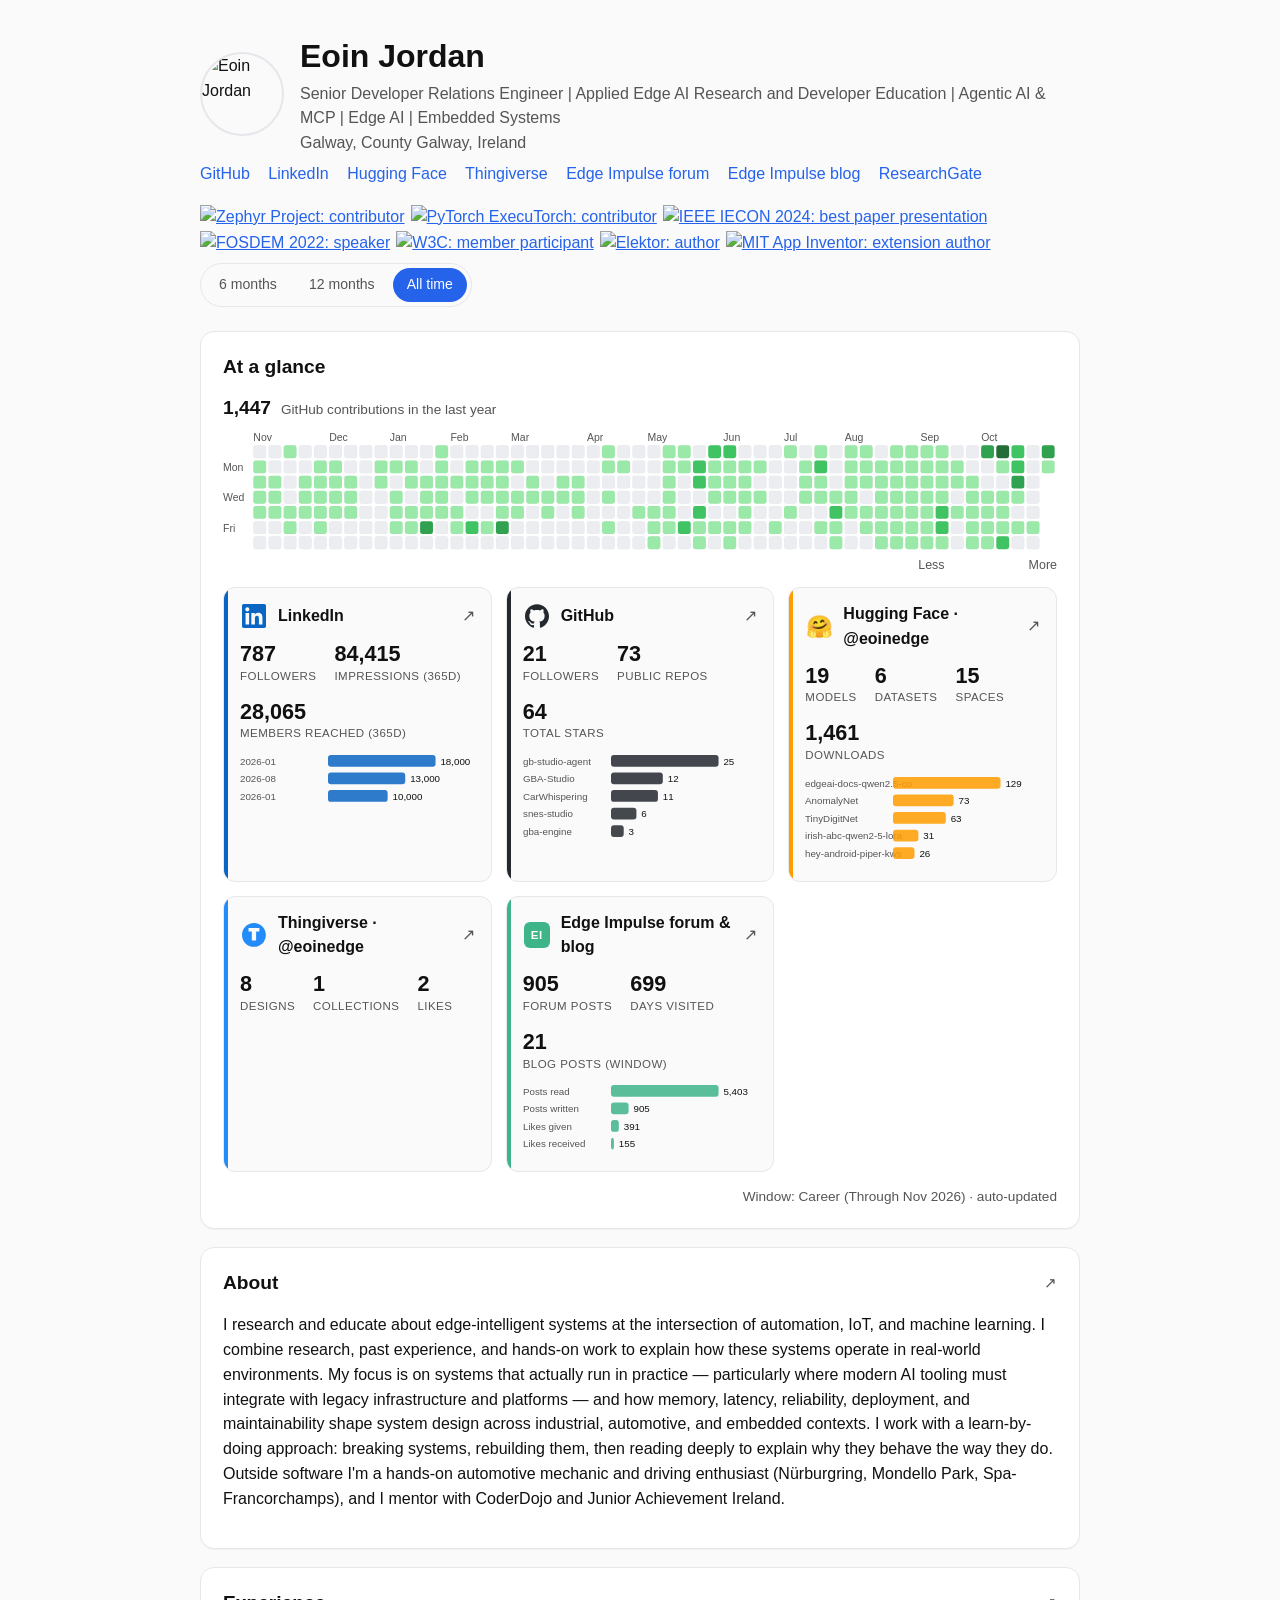
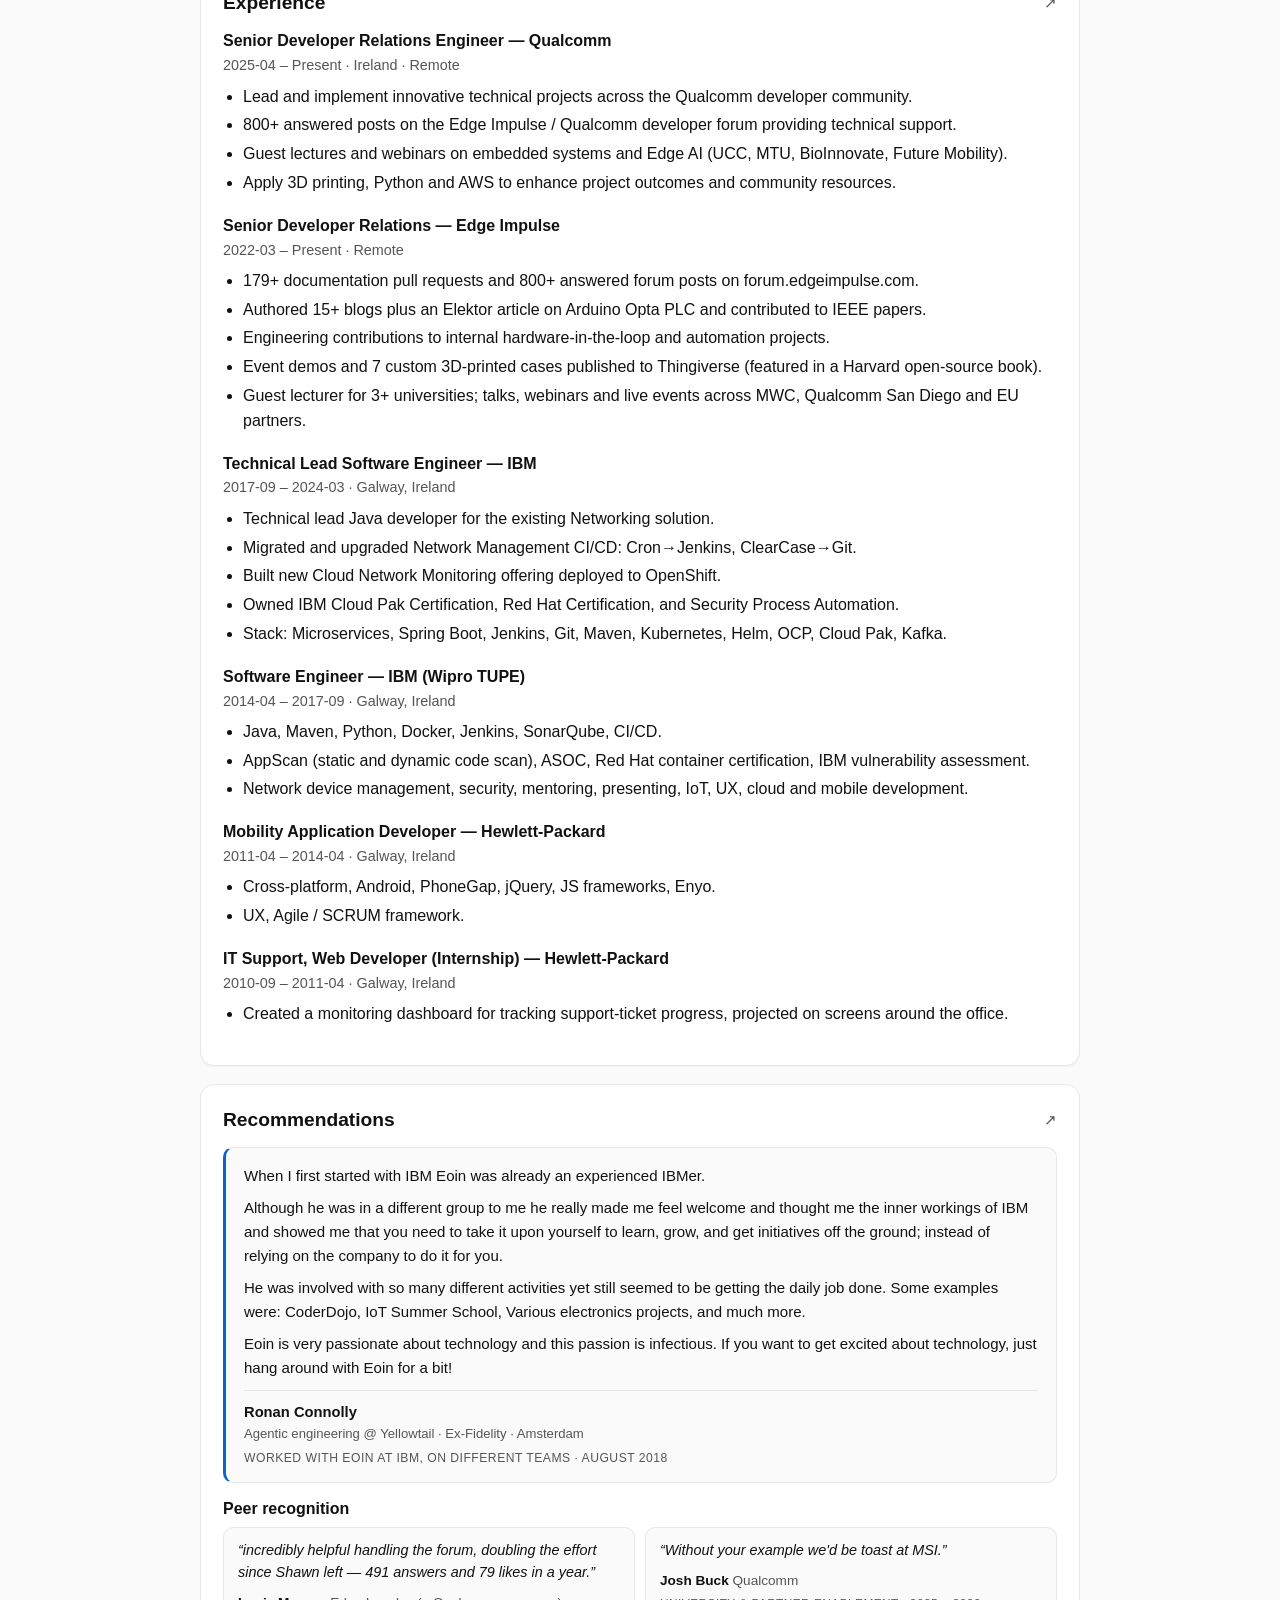
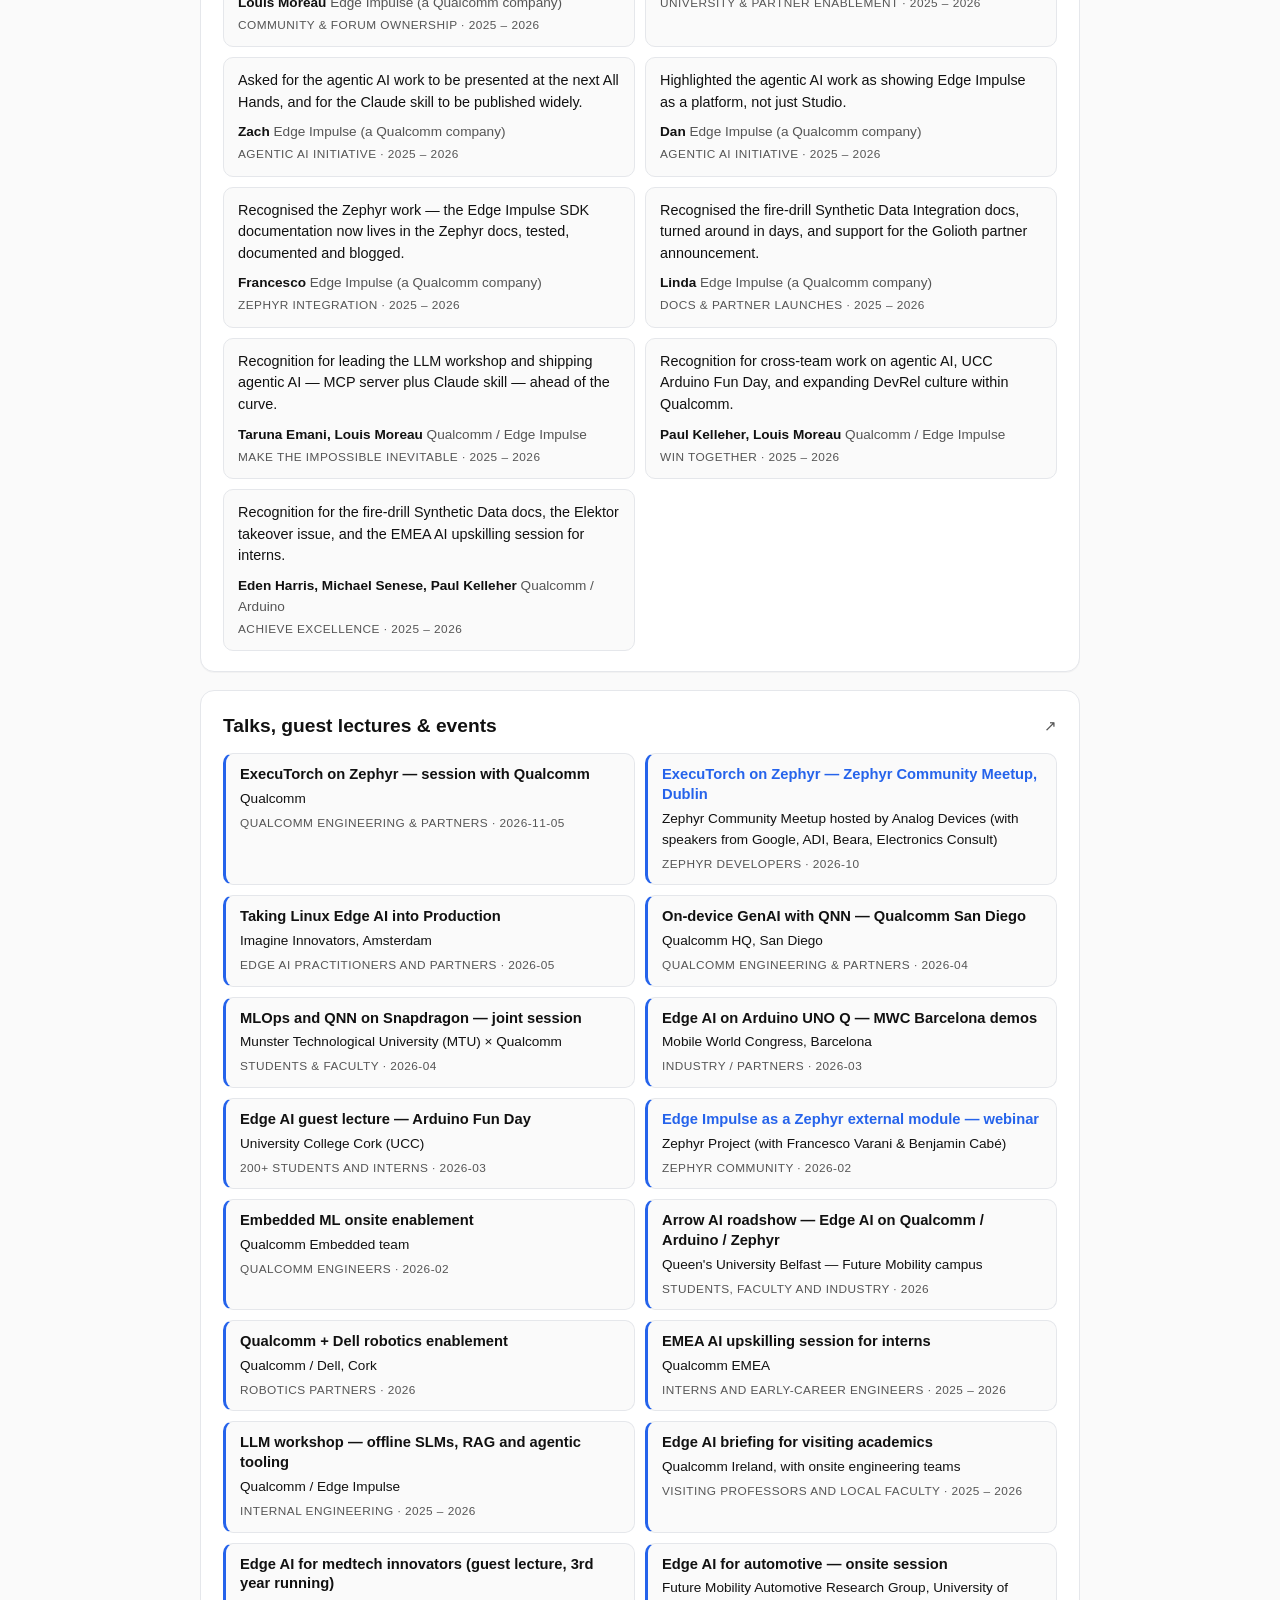
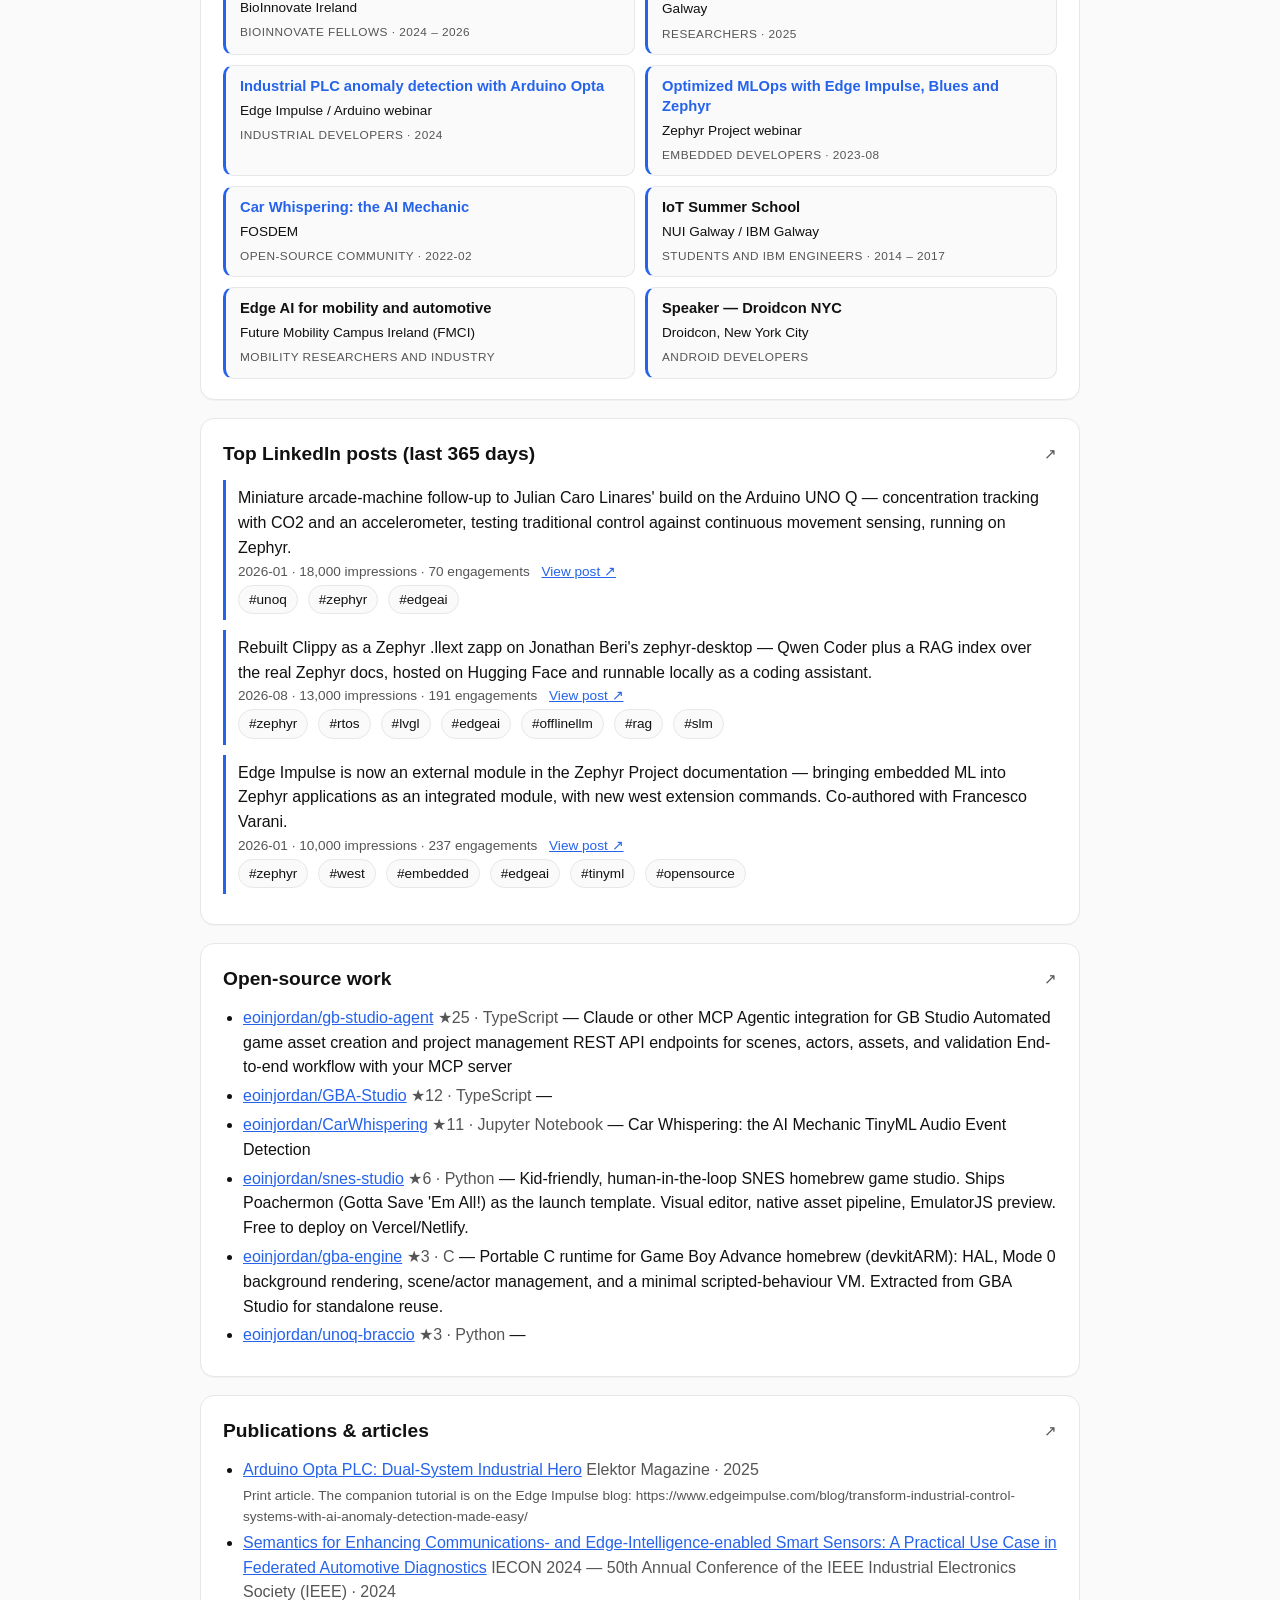
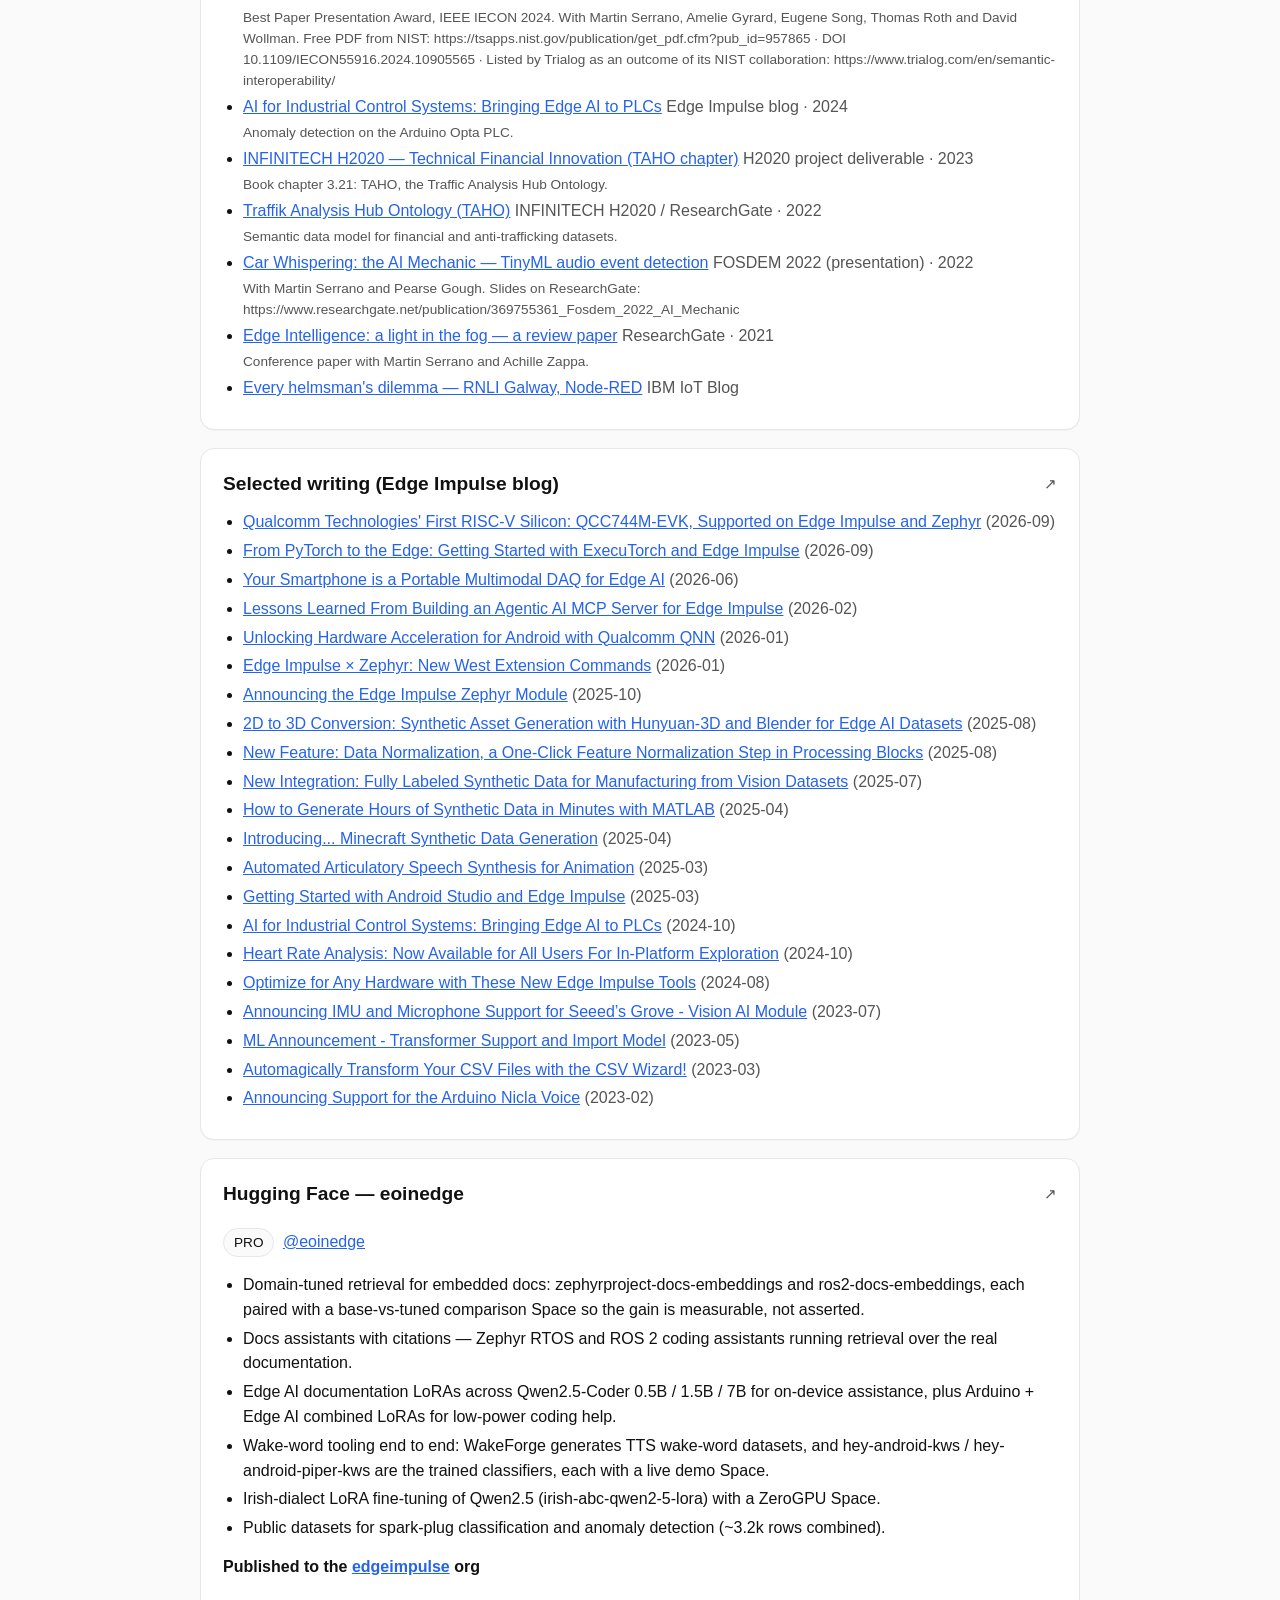
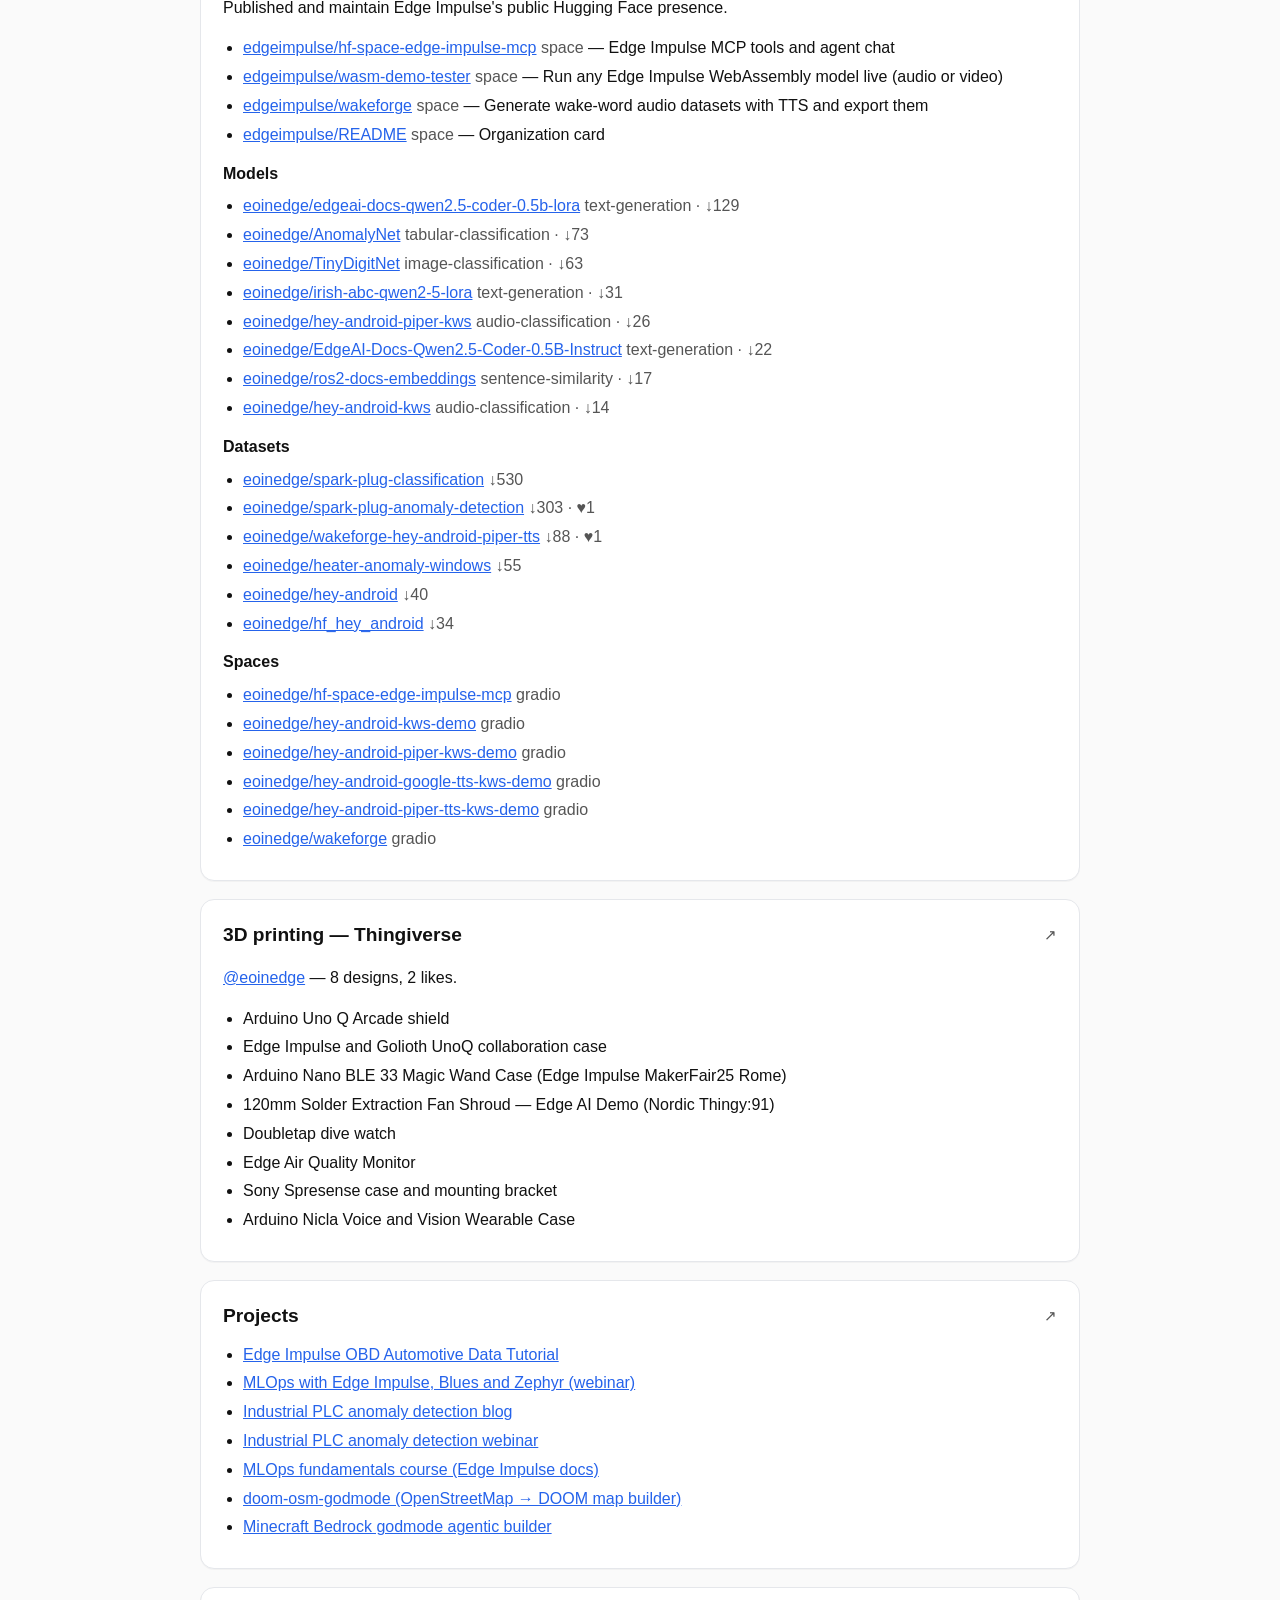
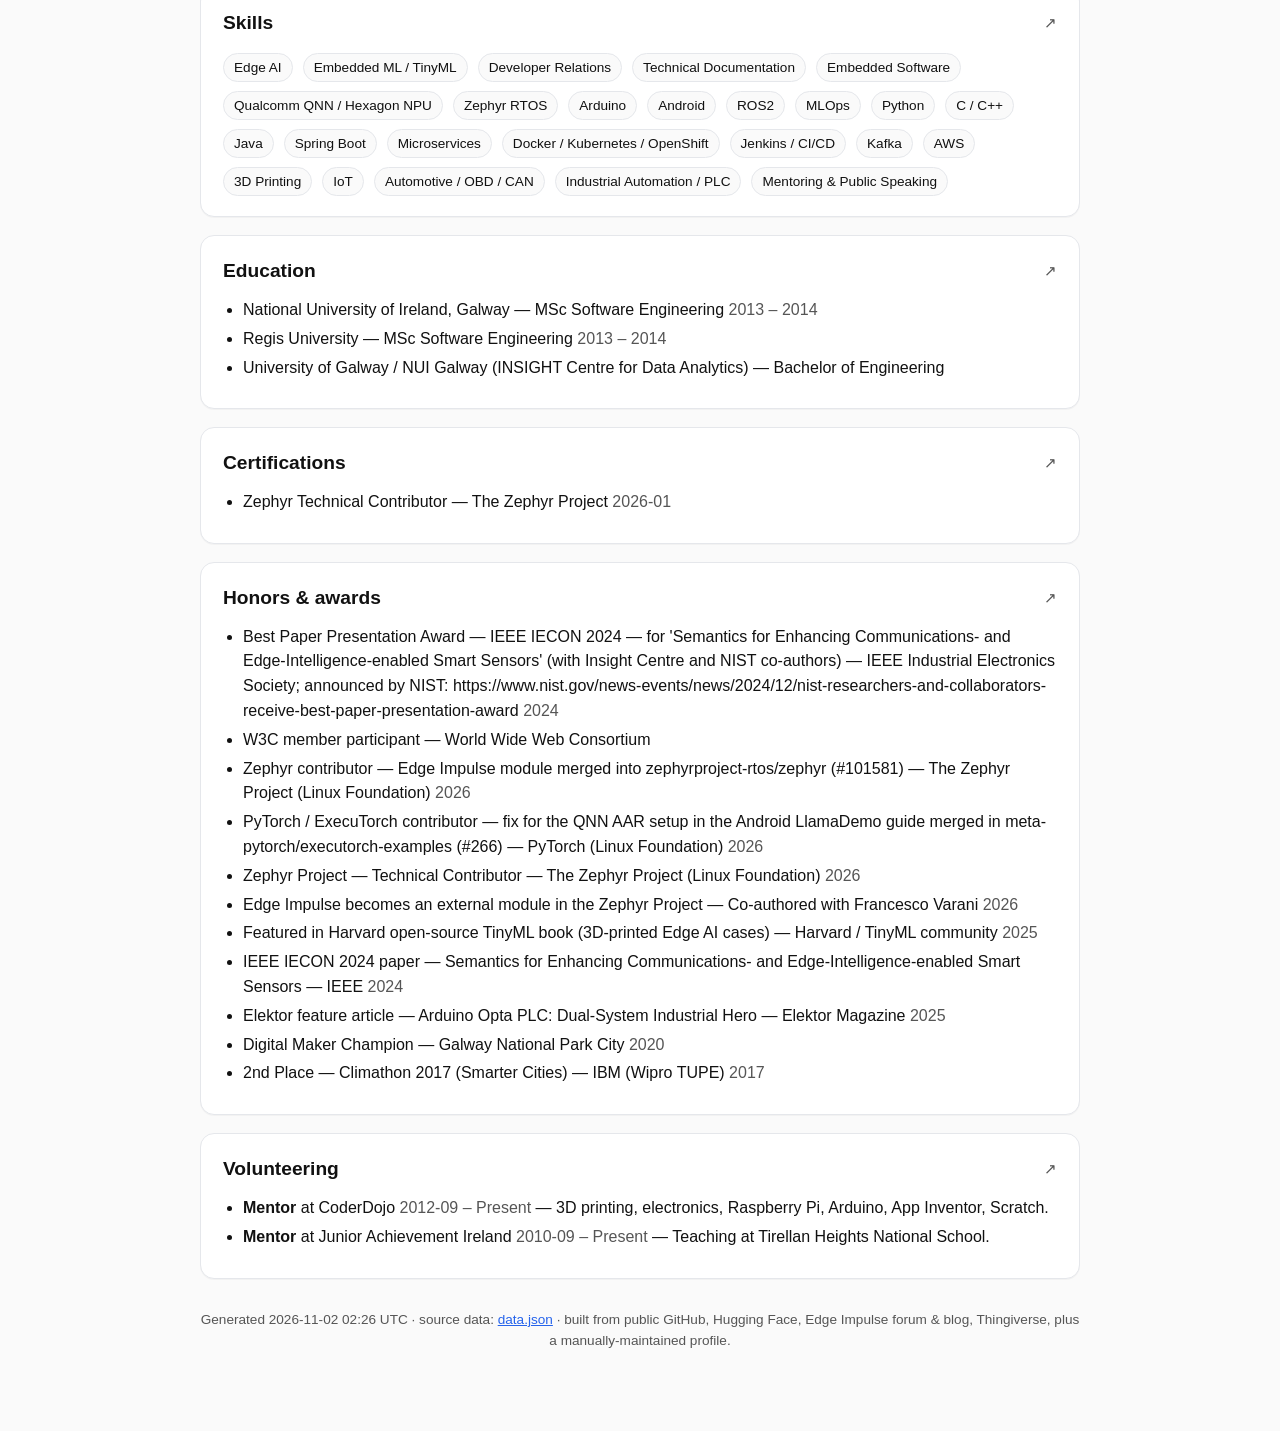
==== index.html @ b3e3881d "site: affiliation badges (Zephyr, PyTorch ExecuTorch, IEEE IECON 2024, FOSDEM, W3C, Elektor, App Inv" ====
<!doctype html>
<html lang="en">
<head>
<meta charset="utf-8" />
<title>Eoin Jordan — Senior Developer Relations Engineer | Applied Edge AI Research and Developer Education | Agentic AI &amp; MCP | Edge AI | Embedded Systems</title>
<meta name="viewport" content="width=device-width,initial-scale=1" />
<meta name="description" content="Senior Developer Relations Engineer | Applied Edge AI Research and Developer Education | Agentic AI &amp; MCP | Edge AI | Embedded Systems — Galway, County Galway, Ireland" />
<meta property="og:title" content="Eoin Jordan" />
<meta property="og:description" content="Senior Developer Relations Engineer | Applied Edge AI Research and Developer Education | Agentic AI &amp; MCP | Edge AI | Embedded Systems" />
<meta property="og:type" content="profile" />
<link rel="canonical" href="https://eoinjordan.github.io/" />
<link rel="icon" type="image/png" sizes="32x32" href="https://avatars.githubusercontent.com/u/11853924?v=4&amp;s=32" />
<link rel="icon" type="image/png" sizes="180x180" href="https://avatars.githubusercontent.com/u/11853924?v=4&amp;s=180" />
<link rel="apple-touch-icon" href="https://avatars.githubusercontent.com/u/11853924?v=4&amp;s=180" />
<link rel="stylesheet" href="style.css" />
</head>
<body>
<main class="wrap">
<header>
  <div class="id">
    <img class="avatar" src="https://avatars.githubusercontent.com/u/11853924?v=4" alt="Eoin Jordan" width="84" height="84" />
    <div>
      <h1>Eoin Jordan</h1>
      <div class="tag">Senior Developer Relations Engineer | Applied Edge AI Research and Developer Education | Agentic AI &amp; MCP | Edge AI | Embedded Systems</div>
      <div class="tag">Galway, County Galway, Ireland</div>
    </div>
  </div>
  <div class="links"><a href="https://github.com/eoinjordan" rel="me noopener">GitHub</a> <a href="https://www.linkedin.com/in/eoin-jordan/" rel="me noopener">LinkedIn</a> <a href="https://huggingface.co/eoinedge" rel="me noopener">Hugging Face</a> <a href="https://www.thingiverse.com/eoinedge/designs" rel="me noopener">Thingiverse</a> <a href="https://forum.edgeimpulse.com/u/eoin" rel="me noopener">Edge Impulse forum</a> <a href="https://www.edgeimpulse.com/blog/author/eoinjordan/" rel="me noopener">Edge Impulse blog</a> <a href="https://www.researchgate.net/profile/Eoin-Jordan-4" rel="me noopener">ResearchGate</a></div>
  <div class='badges'><a href='https://github.com/zephyrproject-rtos/zephyr/pull/101581' rel='noopener' title='Edge Impulse module merged into Zephyr'><img src='https://img.shields.io/badge/Zephyr%20Project-contributor-7929D2' alt='Zephyr Project: contributor' /></a><a href='https://github.com/meta-pytorch/executorch-examples/pull/266' rel='noopener' title='Merged in executorch-examples'><img src='https://img.shields.io/badge/PyTorch%20ExecuTorch-contributor-EE4C2C?logo=pytorch&amp;logoColor=white' alt='PyTorch ExecuTorch: contributor' /></a><a href='https://www.nist.gov/news-events/news/2024/12/nist-researchers-and-collaborators-receive-best-paper-presentation-award' rel='noopener' title='Best Paper Presentation Award, IEEE IECON 2024'><img src='https://img.shields.io/badge/IEEE%20IECON%202024-best%20paper%20presentation-00629B?logo=ieee&amp;logoColor=white' alt='IEEE IECON 2024: best paper presentation' /></a><a href='https://archive.fosdem.org/2022/schedule/event/lt_car_whispering/' rel='noopener' title='Car Whispering: the AI Mechanic'><img src='https://img.shields.io/badge/FOSDEM%202022-speaker-AB1A6C' alt='FOSDEM 2022: speaker' /></a><a href='https://www.w3.org/' rel='noopener' title='World Wide Web Consortium'><img src='https://img.shields.io/badge/W3C-member%20participant-005A9C' alt='W3C: member participant' /></a><a href='https://www.elektormagazine.com/magazine/elektor-469' rel='noopener' title='Arduino Opta PLC: Dual-System Industrial Hero'><img src='https://img.shields.io/badge/Elektor-author-2E8B57' alt='Elektor: author' /></a><a href='https://github.com/eoinjordan/appinventor-executorch-extension' rel='noopener' title='ExecuTorch for MIT App Inventor'><img src='https://img.shields.io/badge/MIT%20App%20Inventor-extension%20author-246747' alt='MIT App Inventor: extension author' /></a></div>
  <div class='tabs'><a class="" href="6m.html">6 months</a><a class="" href="12m.html">12 months</a><a class="on" href="index.html">All time</a></div>
</header>
<section><h2>At a glance</h2><div class='contrib-wrap'><div class='contrib-head'><span class='n'>1,447</span><span class='l'>GitHub contributions in the last year</span></div><style scoped></style><svg class="contrib" viewBox="0 0 715 105" width="100%" preserveAspectRatio="xMinYMin meet"><text x="26" y="10" font-size="9" fill="var(--muted)">Nov</text><text x="91" y="10" font-size="9" fill="var(--muted)">Dec</text><text x="143" y="10" font-size="9" fill="var(--muted)">Jan</text><text x="195" y="10" font-size="9" fill="var(--muted)">Feb</text><text x="247" y="10" font-size="9" fill="var(--muted)">Mar</text><text x="312" y="10" font-size="9" fill="var(--muted)">Apr</text><text x="364" y="10" font-size="9" fill="var(--muted)">May</text><text x="429" y="10" font-size="9" fill="var(--muted)">Jun</text><text x="481" y="10" font-size="9" fill="var(--muted)">Jul</text><text x="533" y="10" font-size="9" fill="var(--muted)">Aug</text><text x="598" y="10" font-size="9" fill="var(--muted)">Sep</text><text x="650" y="10" font-size="9" fill="var(--muted)">Oct</text><text x="0" y="36" font-size="9" fill="var(--muted)">Mon</text><text x="0" y="62" font-size="9" fill="var(--muted)">Wed</text><text x="0" y="88" font-size="9" fill="var(--muted)">Fri</text><rect x="26" y="14" width="11" height="11" rx="2" ry="2" class="cl-0"><title>2025-11-02 · 0 contributions</title></rect><rect x="26" y="27" width="11" height="11" rx="2" ry="2" class="cl-1"><title>2025-11-03 · 1 contribution</title></rect><rect x="26" y="40" width="11" height="11" rx="2" ry="2" class="cl-1"><title>2025-11-04 · 15 contributions</title></rect><rect x="26" y="53" width="11" height="11" rx="2" ry="2" class="cl-1"><title>2025-11-05 · 15 contributions</title></rect><rect x="26" y="66" width="11" height="11" rx="2" ry="2" class="cl-1"><title>2025-11-06 · 6 contributions</title></rect><rect x="26" y="79" width="11" height="11" rx="2" ry="2" class="cl-0"><title>2025-11-07 · 0 contributions</title></rect><rect x="26" y="92" width="11" height="11" rx="2" ry="2" class="cl-0"><title>2025-11-08 · 0 contributions</title></rect><rect x="39" y="14" width="11" height="11" rx="2" ry="2" class="cl-0"><title>2025-11-09 · 0 contributions</title></rect><rect x="39" y="27" width="11" height="11" rx="2" ry="2" class="cl-0"><title>2025-11-10 · 0 contributions</title></rect><rect x="39" y="40" width="11" height="11" rx="2" ry="2" class="cl-1"><title>2025-11-11 · 1 contribution</title></rect><rect x="39" y="53" width="11" height="11" rx="2" ry="2" class="cl-1"><title>2025-11-12 · 5 contributions</title></rect><rect x="39" y="66" width="11" height="11" rx="2" ry="2" class="cl-1"><title>2025-11-13 · 4 contributions</title></rect><rect x="39" y="79" width="11" height="11" rx="2" ry="2" class="cl-0"><title>2025-11-14 · 0 contributions</title></rect><rect x="39" y="92" width="11" height="11" rx="2" ry="2" class="cl-0"><title>2025-11-15 · 0 contributions</title></rect><rect x="52" y="14" width="11" height="11" rx="2" ry="2" class="cl-1"><title>2025-11-16 · 1 contribution</title></rect><rect x="52" y="27" width="11" height="11" rx="2" ry="2" class="cl-0"><title>2025-11-17 · 0 contributions</title></rect><rect x="52" y="40" width="11" height="11" rx="2" ry="2" class="cl-0"><title>2025-11-18 · 0 contributions</title></rect><rect x="52" y="53" width="11" height="11" rx="2" ry="2" class="cl-0"><title>2025-11-19 · 0 contributions</title></rect><rect x="52" y="66" width="11" height="11" rx="2" ry="2" class="cl-1"><title>2025-11-20 · 6 contributions</title></rect><rect x="52" y="79" width="11" height="11" rx="2" ry="2" class="cl-1"><title>2025-11-21 · 2 contributions</title></rect><rect x="52" y="92" width="11" height="11" rx="2" ry="2" class="cl-0"><title>2025-11-22 · 0 contributions</title></rect><rect x="65" y="14" width="11" height="11" rx="2" ry="2" class="cl-0"><title>2025-11-23 · 0 contributions</title></rect><rect x="65" y="27" width="11" height="11" rx="2" ry="2" class="cl-0"><title>2025-11-24 · 0 contributions</title></rect><rect x="65" y="40" width="11" height="11" rx="2" ry="2" class="cl-1"><title>2025-11-25 · 4 contributions</title></rect><rect x="65" y="53" width="11" height="11" rx="2" ry="2" class="cl-1"><title>2025-11-26 · 6 contributions</title></rect><rect x="65" y="66" width="11" height="11" rx="2" ry="2" class="cl-1"><title>2025-11-27 · 9 contributions</title></rect><rect x="65" y="79" width="11" height="11" rx="2" ry="2" class="cl-0"><title>2025-11-28 · 0 contributions</title></rect><rect x="65" y="92" width="11" height="11" rx="2" ry="2" class="cl-0"><title>2025-11-29 · 0 contributions</title></rect><rect x="78" y="14" width="11" height="11" rx="2" ry="2" class="cl-0"><title>2025-11-30 · 0 contributions</title></rect><rect x="78" y="27" width="11" height="11" rx="2" ry="2" class="cl-1"><title>2025-12-01 · 1 contribution</title></rect><rect x="78" y="40" width="11" height="11" rx="2" ry="2" class="cl-1"><title>2025-12-02 · 1 contribution</title></rect><rect x="78" y="53" width="11" height="11" rx="2" ry="2" class="cl-1"><title>2025-12-03 · 2 contributions</title></rect><rect x="78" y="66" width="11" height="11" rx="2" ry="2" class="cl-1"><title>2025-12-04 · 1 contribution</title></rect><rect x="78" y="79" width="11" height="11" rx="2" ry="2" class="cl-1"><title>2025-12-05 · 14 contributions</title></rect><rect x="78" y="92" width="11" height="11" rx="2" ry="2" class="cl-0"><title>2025-12-06 · 0 contributions</title></rect><rect x="91" y="14" width="11" height="11" rx="2" ry="2" class="cl-0"><title>2025-12-07 · 0 contributions</title></rect><rect x="91" y="27" width="11" height="11" rx="2" ry="2" class="cl-1"><title>2025-12-08 · 9 contributions</title></rect><rect x="91" y="40" width="11" height="11" rx="2" ry="2" class="cl-1"><title>2025-12-09 · 10 contributions</title></rect><rect x="91" y="53" width="11" height="11" rx="2" ry="2" class="cl-1"><title>2025-12-10 · 6 contributions</title></rect><rect x="91" y="66" width="11" height="11" rx="2" ry="2" class="cl-1"><title>2025-12-11 · 4 contributions</title></rect><rect x="91" y="79" width="11" height="11" rx="2" ry="2" class="cl-0"><title>2025-12-12 · 0 contributions</title></rect><rect x="91" y="92" width="11" height="11" rx="2" ry="2" class="cl-0"><title>2025-12-13 · 0 contributions</title></rect><rect x="104" y="14" width="11" height="11" rx="2" ry="2" class="cl-0"><title>2025-12-14 · 0 contributions</title></rect><rect x="104" y="27" width="11" height="11" rx="2" ry="2" class="cl-0"><title>2025-12-15 · 0 contributions</title></rect><rect x="104" y="40" width="11" height="11" rx="2" ry="2" class="cl-1"><title>2025-12-16 · 1 contribution</title></rect><rect x="104" y="53" width="11" height="11" rx="2" ry="2" class="cl-1"><title>2025-12-17 · 3 contributions</title></rect><rect x="104" y="66" width="11" height="11" rx="2" ry="2" class="cl-1"><title>2025-12-18 · 3 contributions</title></rect><rect x="104" y="79" width="11" height="11" rx="2" ry="2" class="cl-0"><title>2025-12-19 · 0 contributions</title></rect><rect x="104" y="92" width="11" height="11" rx="2" ry="2" class="cl-0"><title>2025-12-20 · 0 contributions</title></rect><rect x="117" y="14" width="11" height="11" rx="2" ry="2" class="cl-0"><title>2025-12-21 · 0 contributions</title></rect><rect x="117" y="27" width="11" height="11" rx="2" ry="2" class="cl-0"><title>2025-12-22 · 0 contributions</title></rect><rect x="117" y="40" width="11" height="11" rx="2" ry="2" class="cl-0"><title>2025-12-23 · 0 contributions</title></rect><rect x="117" y="53" width="11" height="11" rx="2" ry="2" class="cl-0"><title>2025-12-24 · 0 contributions</title></rect><rect x="117" y="66" width="11" height="11" rx="2" ry="2" class="cl-0"><title>2025-12-25 · 0 contributions</title></rect><rect x="117" y="79" width="11" height="11" rx="2" ry="2" class="cl-0"><title>2025-12-26 · 0 contributions</title></rect><rect x="117" y="92" width="11" height="11" rx="2" ry="2" class="cl-0"><title>2025-12-27 · 0 contributions</title></rect><rect x="130" y="14" width="11" height="11" rx="2" ry="2" class="cl-0"><title>2025-12-28 · 0 contributions</title></rect><rect x="130" y="27" width="11" height="11" rx="2" ry="2" class="cl-1"><title>2025-12-29 · 1 contribution</title></rect><rect x="130" y="40" width="11" height="11" rx="2" ry="2" class="cl-1"><title>2025-12-30 · 2 contributions</title></rect><rect x="130" y="53" width="11" height="11" rx="2" ry="2" class="cl-0"><title>2025-12-31 · 0 contributions</title></rect><rect x="130" y="66" width="11" height="11" rx="2" ry="2" class="cl-0"><title>2026-01-01 · 0 contributions</title></rect><rect x="130" y="79" width="11" height="11" rx="2" ry="2" class="cl-0"><title>2026-01-02 · 0 contributions</title></rect><rect x="130" y="92" width="11" height="11" rx="2" ry="2" class="cl-0"><title>2026-01-03 · 0 contributions</title></rect><rect x="143" y="14" width="11" height="11" rx="2" ry="2" class="cl-0"><title>2026-01-04 · 0 contributions</title></rect><rect x="143" y="27" width="11" height="11" rx="2" ry="2" class="cl-1"><title>2026-01-05 · 2 contributions</title></rect><rect x="143" y="40" width="11" height="11" rx="2" ry="2" class="cl-0"><title>2026-01-06 · 0 contributions</title></rect><rect x="143" y="53" width="11" height="11" rx="2" ry="2" class="cl-1"><title>2026-01-07 · 1 contribution</title></rect><rect x="143" y="66" width="11" height="11" rx="2" ry="2" class="cl-1"><title>2026-01-08 · 7 contributions</title></rect><rect x="143" y="79" width="11" height="11" rx="2" ry="2" class="cl-1"><title>2026-01-09 · 2 contributions</title></rect><rect x="143" y="92" width="11" height="11" rx="2" ry="2" class="cl-0"><title>2026-01-10 · 0 contributions</title></rect><rect x="156" y="14" width="11" height="11" rx="2" ry="2" class="cl-0"><title>2026-01-11 · 0 contributions</title></rect><rect x="156" y="27" width="11" height="11" rx="2" ry="2" class="cl-1"><title>2026-01-12 · 6 contributions</title></rect><rect x="156" y="40" width="11" height="11" rx="2" ry="2" class="cl-1"><title>2026-01-13 · 6 contributions</title></rect><rect x="156" y="53" width="11" height="11" rx="2" ry="2" class="cl-0"><title>2026-01-14 · 0 contributions</title></rect><rect x="156" y="66" width="11" height="11" rx="2" ry="2" class="cl-1"><title>2026-01-15 · 2 contributions</title></rect><rect x="156" y="79" width="11" height="11" rx="2" ry="2" class="cl-1"><title>2026-01-16 · 1 contribution</title></rect><rect x="156" y="92" width="11" height="11" rx="2" ry="2" class="cl-0"><title>2026-01-17 · 0 contributions</title></rect><rect x="169" y="14" width="11" height="11" rx="2" ry="2" class="cl-0"><title>2026-01-18 · 0 contributions</title></rect><rect x="169" y="27" width="11" height="11" rx="2" ry="2" class="cl-0"><title>2026-01-19 · 0 contributions</title></rect><rect x="169" y="40" width="11" height="11" rx="2" ry="2" class="cl-1"><title>2026-01-20 · 2 contributions</title></rect><rect x="169" y="53" width="11" height="11" rx="2" ry="2" class="cl-1"><title>2026-01-21 · 6 contributions</title></rect><rect x="169" y="66" width="11" height="11" rx="2" ry="2" class="cl-1"><title>2026-01-22 · 9 contributions</title></rect><rect x="169" y="79" width="11" height="11" rx="2" ry="2" class="cl-3"><title>2026-01-23 · 39 contributions</title></rect><rect x="169" y="92" width="11" height="11" rx="2" ry="2" class="cl-0"><title>2026-01-24 · 0 contributions</title></rect><rect x="182" y="14" width="11" height="11" rx="2" ry="2" class="cl-1"><title>2026-01-25 · 7 contributions</title></rect><rect x="182" y="27" width="11" height="11" rx="2" ry="2" class="cl-1"><title>2026-01-26 · 10 contributions</title></rect><rect x="182" y="40" width="11" height="11" rx="2" ry="2" class="cl-1"><title>2026-01-27 · 4 contributions</title></rect><rect x="182" y="53" width="11" height="11" rx="2" ry="2" class="cl-1"><title>2026-01-28 · 5 contributions</title></rect><rect x="182" y="66" width="11" height="11" rx="2" ry="2" class="cl-1"><title>2026-01-29 · 4 contributions</title></rect><rect x="182" y="79" width="11" height="11" rx="2" ry="2" class="cl-0"><title>2026-01-30 · 0 contributions</title></rect><rect x="182" y="92" width="11" height="11" rx="2" ry="2" class="cl-0"><title>2026-01-31 · 0 contributions</title></rect><rect x="195" y="14" width="11" height="11" rx="2" ry="2" class="cl-0"><title>2026-02-01 · 0 contributions</title></rect><rect x="195" y="27" width="11" height="11" rx="2" ry="2" class="cl-0"><title>2026-02-02 · 0 contributions</title></rect><rect x="195" y="40" width="11" height="11" rx="2" ry="2" class="cl-1"><title>2026-02-03 · 3 contributions</title></rect><rect x="195" y="53" width="11" height="11" rx="2" ry="2" class="cl-0"><title>2026-02-04 · 0 contributions</title></rect><rect x="195" y="66" width="11" height="11" rx="2" ry="2" class="cl-1"><title>2026-02-05 · 9 contributions</title></rect><rect x="195" y="79" width="11" height="11" rx="2" ry="2" class="cl-1"><title>2026-02-06 · 14 contributions</title></rect><rect x="195" y="92" width="11" height="11" rx="2" ry="2" class="cl-0"><title>2026-02-07 · 0 contributions</title></rect><rect x="208" y="14" width="11" height="11" rx="2" ry="2" class="cl-0"><title>2026-02-08 · 0 contributions</title></rect><rect x="208" y="27" width="11" height="11" rx="2" ry="2" class="cl-1"><title>2026-02-09 · 1 contribution</title></rect><rect x="208" y="40" width="11" height="11" rx="2" ry="2" class="cl-1"><title>2026-02-10 · 14 contributions</title></rect><rect x="208" y="53" width="11" height="11" rx="2" ry="2" class="cl-1"><title>2026-02-11 · 10 contributions</title></rect><rect x="208" y="66" width="11" height="11" rx="2" ry="2" class="cl-0"><title>2026-02-12 · 0 contributions</title></rect><rect x="208" y="79" width="11" height="11" rx="2" ry="2" class="cl-2"><title>2026-02-13 · 25 contributions</title></rect><rect x="208" y="92" width="11" height="11" rx="2" ry="2" class="cl-0"><title>2026-02-14 · 0 contributions</title></rect><rect x="221" y="14" width="11" height="11" rx="2" ry="2" class="cl-0"><title>2026-02-15 · 0 contributions</title></rect><rect x="221" y="27" width="11" height="11" rx="2" ry="2" class="cl-1"><title>2026-02-16 · 3 contributions</title></rect><rect x="221" y="40" width="11" height="11" rx="2" ry="2" class="cl-1"><title>2026-02-17 · 1 contribution</title></rect><rect x="221" y="53" width="11" height="11" rx="2" ry="2" class="cl-1"><title>2026-02-18 · 7 contributions</title></rect><rect x="221" y="66" width="11" height="11" rx="2" ry="2" class="cl-0"><title>2026-02-19 · 0 contributions</title></rect><rect x="221" y="79" width="11" height="11" rx="2" ry="2" class="cl-1"><title>2026-02-20 · 8 contributions</title></rect><rect x="221" y="92" width="11" height="11" rx="2" ry="2" class="cl-0"><title>2026-02-21 · 0 contributions</title></rect><rect x="234" y="14" width="11" height="11" rx="2" ry="2" class="cl-0"><title>2026-02-22 · 0 contributions</title></rect><rect x="234" y="27" width="11" height="11" rx="2" ry="2" class="cl-1"><title>2026-02-23 · 2 contributions</title></rect><rect x="234" y="40" width="11" height="11" rx="2" ry="2" class="cl-1"><title>2026-02-24 · 3 contributions</title></rect><rect x="234" y="53" width="11" height="11" rx="2" ry="2" class="cl-1"><title>2026-02-25 · 4 contributions</title></rect><rect x="234" y="66" width="11" height="11" rx="2" ry="2" class="cl-1"><title>2026-02-26 · 15 contributions</title></rect><rect x="234" y="79" width="11" height="11" rx="2" ry="2" class="cl-3"><title>2026-02-27 · 35 contributions</title></rect><rect x="234" y="92" width="11" height="11" rx="2" ry="2" class="cl-0"><title>2026-02-28 · 0 contributions</title></rect><rect x="247" y="14" width="11" height="11" rx="2" ry="2" class="cl-0"><title>2026-03-01 · 0 contributions</title></rect><rect x="247" y="27" width="11" height="11" rx="2" ry="2" class="cl-1"><title>2026-03-02 · 1 contribution</title></rect><rect x="247" y="40" width="11" height="11" rx="2" ry="2" class="cl-0"><title>2026-03-03 · 0 contributions</title></rect><rect x="247" y="53" width="11" height="11" rx="2" ry="2" class="cl-1"><title>2026-03-04 · 9 contributions</title></rect><rect x="247" y="66" width="11" height="11" rx="2" ry="2" class="cl-1"><title>2026-03-05 · 2 contributions</title></rect><rect x="247" y="79" width="11" height="11" rx="2" ry="2" class="cl-0"><title>2026-03-06 · 0 contributions</title></rect><rect x="247" y="92" width="11" height="11" rx="2" ry="2" class="cl-0"><title>2026-03-07 · 0 contributions</title></rect><rect x="260" y="14" width="11" height="11" rx="2" ry="2" class="cl-0"><title>2026-03-08 · 0 contributions</title></rect><rect x="260" y="27" width="11" height="11" rx="2" ry="2" class="cl-0"><title>2026-03-09 · 0 contributions</title></rect><rect x="260" y="40" width="11" height="11" rx="2" ry="2" class="cl-1"><title>2026-03-10 · 4 contributions</title></rect><rect x="260" y="53" width="11" height="11" rx="2" ry="2" class="cl-1"><title>2026-03-11 · 6 contributions</title></rect><rect x="260" y="66" width="11" height="11" rx="2" ry="2" class="cl-0"><title>2026-03-12 · 0 contributions</title></rect><rect x="260" y="79" width="11" height="11" rx="2" ry="2" class="cl-0"><title>2026-03-13 · 0 contributions</title></rect><rect x="260" y="92" width="11" height="11" rx="2" ry="2" class="cl-0"><title>2026-03-14 · 0 contributions</title></rect><rect x="273" y="14" width="11" height="11" rx="2" ry="2" class="cl-0"><title>2026-03-15 · 0 contributions</title></rect><rect x="273" y="27" width="11" height="11" rx="2" ry="2" class="cl-0"><title>2026-03-16 · 0 contributions</title></rect><rect x="273" y="40" width="11" height="11" rx="2" ry="2" class="cl-0"><title>2026-03-17 · 0 contributions</title></rect><rect x="273" y="53" width="11" height="11" rx="2" ry="2" class="cl-1"><title>2026-03-18 · 3 contributions</title></rect><rect x="273" y="66" width="11" height="11" rx="2" ry="2" class="cl-1"><title>2026-03-19 · 1 contribution</title></rect><rect x="273" y="79" width="11" height="11" rx="2" ry="2" class="cl-0"><title>2026-03-20 · 0 contributions</title></rect><rect x="273" y="92" width="11" height="11" rx="2" ry="2" class="cl-0"><title>2026-03-21 · 0 contributions</title></rect><rect x="286" y="14" width="11" height="11" rx="2" ry="2" class="cl-0"><title>2026-03-22 · 0 contributions</title></rect><rect x="286" y="27" width="11" height="11" rx="2" ry="2" class="cl-0"><title>2026-03-23 · 0 contributions</title></rect><rect x="286" y="40" width="11" height="11" rx="2" ry="2" class="cl-1"><title>2026-03-24 · 2 contributions</title></rect><rect x="286" y="53" width="11" height="11" rx="2" ry="2" class="cl-1"><title>2026-03-25 · 5 contributions</title></rect><rect x="286" y="66" width="11" height="11" rx="2" ry="2" class="cl-0"><title>2026-03-26 · 0 contributions</title></rect><rect x="286" y="79" width="11" height="11" rx="2" ry="2" class="cl-0"><title>2026-03-27 · 0 contributions</title></rect><rect x="286" y="92" width="11" height="11" rx="2" ry="2" class="cl-0"><title>2026-03-28 · 0 contributions</title></rect><rect x="299" y="14" width="11" height="11" rx="2" ry="2" class="cl-0"><title>2026-03-29 · 0 contributions</title></rect><rect x="299" y="27" width="11" height="11" rx="2" ry="2" class="cl-0"><title>2026-03-30 · 0 contributions</title></rect><rect x="299" y="40" width="11" height="11" rx="2" ry="2" class="cl-1"><title>2026-03-31 · 2 contributions</title></rect><rect x="299" y="53" width="11" height="11" rx="2" ry="2" class="cl-1"><title>2026-04-01 · 1 contribution</title></rect><rect x="299" y="66" width="11" height="11" rx="2" ry="2" class="cl-1"><title>2026-04-02 · 2 contributions</title></rect><rect x="299" y="79" width="11" height="11" rx="2" ry="2" class="cl-0"><title>2026-04-03 · 0 contributions</title></rect><rect x="299" y="92" width="11" height="11" rx="2" ry="2" class="cl-0"><title>2026-04-04 · 0 contributions</title></rect><rect x="312" y="14" width="11" height="11" rx="2" ry="2" class="cl-0"><title>2026-04-05 · 0 contributions</title></rect><rect x="312" y="27" width="11" height="11" rx="2" ry="2" class="cl-0"><title>2026-04-06 · 0 contributions</title></rect><rect x="312" y="40" width="11" height="11" rx="2" ry="2" class="cl-0"><title>2026-04-07 · 0 contributions</title></rect><rect x="312" y="53" width="11" height="11" rx="2" ry="2" class="cl-0"><title>2026-04-08 · 0 contributions</title></rect><rect x="312" y="66" width="11" height="11" rx="2" ry="2" class="cl-0"><title>2026-04-09 · 0 contributions</title></rect><rect x="312" y="79" width="11" height="11" rx="2" ry="2" class="cl-0"><title>2026-04-10 · 0 contributions</title></rect><rect x="312" y="92" width="11" height="11" rx="2" ry="2" class="cl-0"><title>2026-04-11 · 0 contributions</title></rect><rect x="325" y="14" width="11" height="11" rx="2" ry="2" class="cl-1"><title>2026-04-12 · 4 contributions</title></rect><rect x="325" y="27" width="11" height="11" rx="2" ry="2" class="cl-1"><title>2026-04-13 · 1 contribution</title></rect><rect x="325" y="40" width="11" height="11" rx="2" ry="2" class="cl-0"><title>2026-04-14 · 0 contributions</title></rect><rect x="325" y="53" width="11" height="11" rx="2" ry="2" class="cl-1"><title>2026-04-15 · 4 contributions</title></rect><rect x="325" y="66" width="11" height="11" rx="2" ry="2" class="cl-0"><title>2026-04-16 · 0 contributions</title></rect><rect x="325" y="79" width="11" height="11" rx="2" ry="2" class="cl-1"><title>2026-04-17 · 6 contributions</title></rect><rect x="325" y="92" width="11" height="11" rx="2" ry="2" class="cl-0"><title>2026-04-18 · 0 contributions</title></rect><rect x="338" y="14" width="11" height="11" rx="2" ry="2" class="cl-0"><title>2026-04-19 · 0 contributions</title></rect><rect x="338" y="27" width="11" height="11" rx="2" ry="2" class="cl-1"><title>2026-04-20 · 4 contributions</title></rect><rect x="338" y="40" width="11" height="11" rx="2" ry="2" class="cl-0"><title>2026-04-21 · 0 contributions</title></rect><rect x="338" y="53" width="11" height="11" rx="2" ry="2" class="cl-0"><title>2026-04-22 · 0 contributions</title></rect><rect x="338" y="66" width="11" height="11" rx="2" ry="2" class="cl-0"><title>2026-04-23 · 0 contributions</title></rect><rect x="338" y="79" width="11" height="11" rx="2" ry="2" class="cl-0"><title>2026-04-24 · 0 contributions</title></rect><rect x="338" y="92" width="11" height="11" rx="2" ry="2" class="cl-0"><title>2026-04-25 · 0 contributions</title></rect><rect x="351" y="14" width="11" height="11" rx="2" ry="2" class="cl-0"><title>2026-04-26 · 0 contributions</title></rect><rect x="351" y="27" width="11" height="11" rx="2" ry="2" class="cl-0"><title>2026-04-27 · 0 contributions</title></rect><rect x="351" y="40" width="11" height="11" rx="2" ry="2" class="cl-0"><title>2026-04-28 · 0 contributions</title></rect><rect x="351" y="53" width="11" height="11" rx="2" ry="2" class="cl-0"><title>2026-04-29 · 0 contributions</title></rect><rect x="351" y="66" width="11" height="11" rx="2" ry="2" class="cl-1"><title>2026-04-30 · 1 contribution</title></rect><rect x="351" y="79" width="11" height="11" rx="2" ry="2" class="cl-0"><title>2026-05-01 · 0 contributions</title></rect><rect x="351" y="92" width="11" height="11" rx="2" ry="2" class="cl-0"><title>2026-05-02 · 0 contributions</title></rect><rect x="364" y="14" width="11" height="11" rx="2" ry="2" class="cl-0"><title>2026-05-03 · 0 contributions</title></rect><rect x="364" y="27" width="11" height="11" rx="2" ry="2" class="cl-0"><title>2026-05-04 · 0 contributions</title></rect><rect x="364" y="40" width="11" height="11" rx="2" ry="2" class="cl-0"><title>2026-05-05 · 0 contributions</title></rect><rect x="364" y="53" width="11" height="11" rx="2" ry="2" class="cl-0"><title>2026-05-06 · 0 contributions</title></rect><rect x="364" y="66" width="11" height="11" rx="2" ry="2" class="cl-1"><title>2026-05-07 · 1 contribution</title></rect><rect x="364" y="79" width="11" height="11" rx="2" ry="2" class="cl-1"><title>2026-05-08 · 1 contribution</title></rect><rect x="364" y="92" width="11" height="11" rx="2" ry="2" class="cl-1"><title>2026-05-09 · 1 contribution</title></rect><rect x="377" y="14" width="11" height="11" rx="2" ry="2" class="cl-1"><title>2026-05-10 · 1 contribution</title></rect><rect x="377" y="27" width="11" height="11" rx="2" ry="2" class="cl-1"><title>2026-05-11 · 2 contributions</title></rect><rect x="377" y="40" width="11" height="11" rx="2" ry="2" class="cl-1"><title>2026-05-12 · 8 contributions</title></rect><rect x="377" y="53" width="11" height="11" rx="2" ry="2" class="cl-1"><title>2026-05-13 · 5 contributions</title></rect><rect x="377" y="66" width="11" height="11" rx="2" ry="2" class="cl-1"><title>2026-05-14 · 16 contributions</title></rect><rect x="377" y="79" width="11" height="11" rx="2" ry="2" class="cl-1"><title>2026-05-15 · 2 contributions</title></rect><rect x="377" y="92" width="11" height="11" rx="2" ry="2" class="cl-0"><title>2026-05-16 · 0 contributions</title></rect><rect x="390" y="14" width="11" height="11" rx="2" ry="2" class="cl-1"><title>2026-05-17 · 8 contributions</title></rect><rect x="390" y="27" width="11" height="11" rx="2" ry="2" class="cl-1"><title>2026-05-18 · 2 contributions</title></rect><rect x="390" y="40" width="11" height="11" rx="2" ry="2" class="cl-0"><title>2026-05-19 · 0 contributions</title></rect><rect x="390" y="53" width="11" height="11" rx="2" ry="2" class="cl-0"><title>2026-05-20 · 0 contributions</title></rect><rect x="390" y="66" width="11" height="11" rx="2" ry="2" class="cl-0"><title>2026-05-21 · 0 contributions</title></rect><rect x="390" y="79" width="11" height="11" rx="2" ry="2" class="cl-2"><title>2026-05-22 · 32 contributions</title></rect><rect x="390" y="92" width="11" height="11" rx="2" ry="2" class="cl-0"><title>2026-05-23 · 0 contributions</title></rect><rect x="403" y="14" width="11" height="11" rx="2" ry="2" class="cl-0"><title>2026-05-24 · 0 contributions</title></rect><rect x="403" y="27" width="11" height="11" rx="2" ry="2" class="cl-2"><title>2026-05-25 · 19 contributions</title></rect><rect x="403" y="40" width="11" height="11" rx="2" ry="2" class="cl-2"><title>2026-05-26 · 23 contributions</title></rect><rect x="403" y="53" width="11" height="11" rx="2" ry="2" class="cl-0"><title>2026-05-27 · 0 contributions</title></rect><rect x="403" y="66" width="11" height="11" rx="2" ry="2" class="cl-2"><title>2026-05-28 · 25 contributions</title></rect><rect x="403" y="79" width="11" height="11" rx="2" ry="2" class="cl-1"><title>2026-05-29 · 4 contributions</title></rect><rect x="403" y="92" width="11" height="11" rx="2" ry="2" class="cl-1"><title>2026-05-30 · 7 contributions</title></rect><rect x="416" y="14" width="11" height="11" rx="2" ry="2" class="cl-2"><title>2026-05-31 · 28 contributions</title></rect><rect x="416" y="27" width="11" height="11" rx="2" ry="2" class="cl-1"><title>2026-06-01 · 5 contributions</title></rect><rect x="416" y="40" width="11" height="11" rx="2" ry="2" class="cl-1"><title>2026-06-02 · 15 contributions</title></rect><rect x="416" y="53" width="11" height="11" rx="2" ry="2" class="cl-1"><title>2026-06-03 · 2 contributions</title></rect><rect x="416" y="66" width="11" height="11" rx="2" ry="2" class="cl-0"><title>2026-06-04 · 0 contributions</title></rect><rect x="416" y="79" width="11" height="11" rx="2" ry="2" class="cl-1"><title>2026-06-05 · 2 contributions</title></rect><rect x="416" y="92" width="11" height="11" rx="2" ry="2" class="cl-0"><title>2026-06-06 · 0 contributions</title></rect><rect x="429" y="14" width="11" height="11" rx="2" ry="2" class="cl-2"><title>2026-06-07 · 28 contributions</title></rect><rect x="429" y="27" width="11" height="11" rx="2" ry="2" class="cl-1"><title>2026-06-08 · 7 contributions</title></rect><rect x="429" y="40" width="11" height="11" rx="2" ry="2" class="cl-1"><title>2026-06-09 · 5 contributions</title></rect><rect x="429" y="53" width="11" height="11" rx="2" ry="2" class="cl-1"><title>2026-06-10 · 9 contributions</title></rect><rect x="429" y="66" width="11" height="11" rx="2" ry="2" class="cl-0"><title>2026-06-11 · 0 contributions</title></rect><rect x="429" y="79" width="11" height="11" rx="2" ry="2" class="cl-1"><title>2026-06-12 · 1 contribution</title></rect><rect x="429" y="92" width="11" height="11" rx="2" ry="2" class="cl-1"><title>2026-06-13 · 1 contribution</title></rect><rect x="442" y="14" width="11" height="11" rx="2" ry="2" class="cl-0"><title>2026-06-14 · 0 contributions</title></rect><rect x="442" y="27" width="11" height="11" rx="2" ry="2" class="cl-1"><title>2026-06-15 · 4 contributions</title></rect><rect x="442" y="40" width="11" height="11" rx="2" ry="2" class="cl-1"><title>2026-06-16 · 7 contributions</title></rect><rect x="442" y="53" width="11" height="11" rx="2" ry="2" class="cl-1"><title>2026-06-17 · 3 contributions</title></rect><rect x="442" y="66" width="11" height="11" rx="2" ry="2" class="cl-1"><title>2026-06-18 · 1 contribution</title></rect><rect x="442" y="79" width="11" height="11" rx="2" ry="2" class="cl-1"><title>2026-06-19 · 1 contribution</title></rect><rect x="442" y="92" width="11" height="11" rx="2" ry="2" class="cl-0"><title>2026-06-20 · 0 contributions</title></rect><rect x="455" y="14" width="11" height="11" rx="2" ry="2" class="cl-0"><title>2026-06-21 · 0 contributions</title></rect><rect x="455" y="27" width="11" height="11" rx="2" ry="2" class="cl-1"><title>2026-06-22 · 1 contribution</title></rect><rect x="455" y="40" width="11" height="11" rx="2" ry="2" class="cl-0"><title>2026-06-23 · 0 contributions</title></rect><rect x="455" y="53" width="11" height="11" rx="2" ry="2" class="cl-1"><title>2026-06-24 · 1 contribution</title></rect><rect x="455" y="66" width="11" height="11" rx="2" ry="2" class="cl-0"><title>2026-06-25 · 0 contributions</title></rect><rect x="455" y="79" width="11" height="11" rx="2" ry="2" class="cl-0"><title>2026-06-26 · 0 contributions</title></rect><rect x="455" y="92" width="11" height="11" rx="2" ry="2" class="cl-0"><title>2026-06-27 · 0 contributions</title></rect><rect x="468" y="14" width="11" height="11" rx="2" ry="2" class="cl-0"><title>2026-06-28 · 0 contributions</title></rect><rect x="468" y="27" width="11" height="11" rx="2" ry="2" class="cl-0"><title>2026-06-29 · 0 contributions</title></rect><rect x="468" y="40" width="11" height="11" rx="2" ry="2" class="cl-0"><title>2026-06-30 · 0 contributions</title></rect><rect x="468" y="53" width="11" height="11" rx="2" ry="2" class="cl-0"><title>2026-07-01 · 0 contributions</title></rect><rect x="468" y="66" width="11" height="11" rx="2" ry="2" class="cl-0"><title>2026-07-02 · 0 contributions</title></rect><rect x="468" y="79" width="11" height="11" rx="2" ry="2" class="cl-1"><title>2026-07-03 · 14 contributions</title></rect><rect x="468" y="92" width="11" height="11" rx="2" ry="2" class="cl-0"><title>2026-07-04 · 0 contributions</title></rect><rect x="481" y="14" width="11" height="11" rx="2" ry="2" class="cl-1"><title>2026-07-05 · 2 contributions</title></rect><rect x="481" y="27" width="11" height="11" rx="2" ry="2" class="cl-0"><title>2026-07-06 · 0 contributions</title></rect><rect x="481" y="40" width="11" height="11" rx="2" ry="2" class="cl-0"><title>2026-07-07 · 0 contributions</title></rect><rect x="481" y="53" width="11" height="11" rx="2" ry="2" class="cl-0"><title>2026-07-08 · 0 contributions</title></rect><rect x="481" y="66" width="11" height="11" rx="2" ry="2" class="cl-1"><title>2026-07-09 · 12 contributions</title></rect><rect x="481" y="79" width="11" height="11" rx="2" ry="2" class="cl-0"><title>2026-07-10 · 0 contributions</title></rect><rect x="481" y="92" width="11" height="11" rx="2" ry="2" class="cl-0"><title>2026-07-11 · 0 contributions</title></rect><rect x="494" y="14" width="11" height="11" rx="2" ry="2" class="cl-0"><title>2026-07-12 · 0 contributions</title></rect><rect x="494" y="27" width="11" height="11" rx="2" ry="2" class="cl-1"><title>2026-07-13 · 3 contributions</title></rect><rect x="494" y="40" width="11" height="11" rx="2" ry="2" class="cl-1"><title>2026-07-14 · 5 contributions</title></rect><rect x="494" y="53" width="11" height="11" rx="2" ry="2" class="cl-1"><title>2026-07-15 · 6 contributions</title></rect><rect x="494" y="66" width="11" height="11" rx="2" ry="2" class="cl-0"><title>2026-07-16 · 0 contributions</title></rect><rect x="494" y="79" width="11" height="11" rx="2" ry="2" class="cl-0"><title>2026-07-17 · 0 contributions</title></rect><rect x="494" y="92" width="11" height="11" rx="2" ry="2" class="cl-0"><title>2026-07-18 · 0 contributions</title></rect><rect x="507" y="14" width="11" height="11" rx="2" ry="2" class="cl-1"><title>2026-07-19 · 11 contributions</title></rect><rect x="507" y="27" width="11" height="11" rx="2" ry="2" class="cl-2"><title>2026-07-20 · 25 contributions</title></rect><rect x="507" y="40" width="11" height="11" rx="2" ry="2" class="cl-1"><title>2026-07-21 · 13 contributions</title></rect><rect x="507" y="53" width="11" height="11" rx="2" ry="2" class="cl-1"><title>2026-07-22 · 1 contribution</title></rect><rect x="507" y="66" width="11" height="11" rx="2" ry="2" class="cl-0"><title>2026-07-23 · 0 contributions</title></rect><rect x="507" y="79" width="11" height="11" rx="2" ry="2" class="cl-1"><title>2026-07-24 · 4 contributions</title></rect><rect x="507" y="92" width="11" height="11" rx="2" ry="2" class="cl-0"><title>2026-07-25 · 0 contributions</title></rect><rect x="520" y="14" width="11" height="11" rx="2" ry="2" class="cl-0"><title>2026-07-26 · 0 contributions</title></rect><rect x="520" y="27" width="11" height="11" rx="2" ry="2" class="cl-0"><title>2026-07-27 · 0 contributions</title></rect><rect x="520" y="40" width="11" height="11" rx="2" ry="2" class="cl-0"><title>2026-07-28 · 0 contributions</title></rect><rect x="520" y="53" width="11" height="11" rx="2" ry="2" class="cl-1"><title>2026-07-29 · 4 contributions</title></rect><rect x="520" y="66" width="11" height="11" rx="2" ry="2" class="cl-2"><title>2026-07-30 · 22 contributions</title></rect><rect x="520" y="79" width="11" height="11" rx="2" ry="2" class="cl-1"><title>2026-07-31 · 15 contributions</title></rect><rect x="520" y="92" width="11" height="11" rx="2" ry="2" class="cl-1"><title>2026-08-01 · 1 contribution</title></rect><rect x="533" y="14" width="11" height="11" rx="2" ry="2" class="cl-1"><title>2026-08-02 · 6 contributions</title></rect><rect x="533" y="27" width="11" height="11" rx="2" ry="2" class="cl-1"><title>2026-08-03 · 10 contributions</title></rect><rect x="533" y="40" width="11" height="11" rx="2" ry="2" class="cl-1"><title>2026-08-04 · 2 contributions</title></rect><rect x="533" y="53" width="11" height="11" rx="2" ry="2" class="cl-1"><title>2026-08-05 · 3 contributions</title></rect><rect x="533" y="66" width="11" height="11" rx="2" ry="2" class="cl-1"><title>2026-08-06 · 1 contribution</title></rect><rect x="533" y="79" width="11" height="11" rx="2" ry="2" class="cl-0"><title>2026-08-07 · 0 contributions</title></rect><rect x="533" y="92" width="11" height="11" rx="2" ry="2" class="cl-0"><title>2026-08-08 · 0 contributions</title></rect><rect x="546" y="14" width="11" height="11" rx="2" ry="2" class="cl-1"><title>2026-08-09 · 4 contributions</title></rect><rect x="546" y="27" width="11" height="11" rx="2" ry="2" class="cl-1"><title>2026-08-10 · 15 contributions</title></rect><rect x="546" y="40" width="11" height="11" rx="2" ry="2" class="cl-1"><title>2026-08-11 · 3 contributions</title></rect><rect x="546" y="53" width="11" height="11" rx="2" ry="2" class="cl-0"><title>2026-08-12 · 0 contributions</title></rect><rect x="546" y="66" width="11" height="11" rx="2" ry="2" class="cl-1"><title>2026-08-13 · 4 contributions</title></rect><rect x="546" y="79" width="11" height="11" rx="2" ry="2" class="cl-1"><title>2026-08-14 · 5 contributions</title></rect><rect x="546" y="92" width="11" height="11" rx="2" ry="2" class="cl-0"><title>2026-08-15 · 0 contributions</title></rect><rect x="559" y="14" width="11" height="11" rx="2" ry="2" class="cl-0"><title>2026-08-16 · 0 contributions</title></rect><rect x="559" y="27" width="11" height="11" rx="2" ry="2" class="cl-1"><title>2026-08-17 · 2 contributions</title></rect><rect x="559" y="40" width="11" height="11" rx="2" ry="2" class="cl-1"><title>2026-08-18 · 1 contribution</title></rect><rect x="559" y="53" width="11" height="11" rx="2" ry="2" class="cl-1"><title>2026-08-19 · 8 contributions</title></rect><rect x="559" y="66" width="11" height="11" rx="2" ry="2" class="cl-1"><title>2026-08-20 · 5 contributions</title></rect><rect x="559" y="79" width="11" height="11" rx="2" ry="2" class="cl-1"><title>2026-08-21 · 7 contributions</title></rect><rect x="559" y="92" width="11" height="11" rx="2" ry="2" class="cl-1"><title>2026-08-22 · 6 contributions</title></rect><rect x="572" y="14" width="11" height="11" rx="2" ry="2" class="cl-1"><title>2026-08-23 · 1 contribution</title></rect><rect x="572" y="27" width="11" height="11" rx="2" ry="2" class="cl-1"><title>2026-08-24 · 1 contribution</title></rect><rect x="572" y="40" width="11" height="11" rx="2" ry="2" class="cl-1"><title>2026-08-25 · 1 contribution</title></rect><rect x="572" y="53" width="11" height="11" rx="2" ry="2" class="cl-1"><title>2026-08-26 · 1 contribution</title></rect><rect x="572" y="66" width="11" height="11" rx="2" ry="2" class="cl-1"><title>2026-08-27 · 1 contribution</title></rect><rect x="572" y="79" width="11" height="11" rx="2" ry="2" class="cl-1"><title>2026-08-28 · 1 contribution</title></rect><rect x="572" y="92" width="11" height="11" rx="2" ry="2" class="cl-1"><title>2026-08-29 · 1 contribution</title></rect><rect x="585" y="14" width="11" height="11" rx="2" ry="2" class="cl-1"><title>2026-08-30 · 1 contribution</title></rect><rect x="585" y="27" width="11" height="11" rx="2" ry="2" class="cl-1"><title>2026-08-31 · 1 contribution</title></rect><rect x="585" y="40" width="11" height="11" rx="2" ry="2" class="cl-1"><title>2026-09-01 · 6 contributions</title></rect><rect x="585" y="53" width="11" height="11" rx="2" ry="2" class="cl-1"><title>2026-09-02 · 1 contribution</title></rect><rect x="585" y="66" width="11" height="11" rx="2" ry="2" class="cl-1"><title>2026-09-03 · 3 contributions</title></rect><rect x="585" y="79" width="11" height="11" rx="2" ry="2" class="cl-1"><title>2026-09-04 · 15 contributions</title></rect><rect x="585" y="92" width="11" height="11" rx="2" ry="2" class="cl-1"><title>2026-09-05 · 2 contributions</title></rect><rect x="598" y="14" width="11" height="11" rx="2" ry="2" class="cl-1"><title>2026-09-06 · 8 contributions</title></rect><rect x="598" y="27" width="11" height="11" rx="2" ry="2" class="cl-1"><title>2026-09-07 · 10 contributions</title></rect><rect x="598" y="40" width="11" height="11" rx="2" ry="2" class="cl-1"><title>2026-09-08 · 2 contributions</title></rect><rect x="598" y="53" width="11" height="11" rx="2" ry="2" class="cl-1"><title>2026-09-09 · 2 contributions</title></rect><rect x="598" y="66" width="11" height="11" rx="2" ry="2" class="cl-1"><title>2026-09-10 · 5 contributions</title></rect><rect x="598" y="79" width="11" height="11" rx="2" ry="2" class="cl-1"><title>2026-09-11 · 2 contributions</title></rect><rect x="598" y="92" width="11" height="11" rx="2" ry="2" class="cl-1"><title>2026-09-12 · 1 contribution</title></rect><rect x="611" y="14" width="11" height="11" rx="2" ry="2" class="cl-1"><title>2026-09-13 · 1 contribution</title></rect><rect x="611" y="27" width="11" height="11" rx="2" ry="2" class="cl-1"><title>2026-09-14 · 2 contributions</title></rect><rect x="611" y="40" width="11" height="11" rx="2" ry="2" class="cl-1"><title>2026-09-15 · 1 contribution</title></rect><rect x="611" y="53" width="11" height="11" rx="2" ry="2" class="cl-1"><title>2026-09-16 · 1 contribution</title></rect><rect x="611" y="66" width="11" height="11" rx="2" ry="2" class="cl-2"><title>2026-09-17 · 17 contributions</title></rect><rect x="611" y="79" width="11" height="11" rx="2" ry="2" class="cl-2"><title>2026-09-18 · 17 contributions</title></rect><rect x="611" y="92" width="11" height="11" rx="2" ry="2" class="cl-1"><title>2026-09-19 · 11 contributions</title></rect><rect x="624" y="14" width="11" height="11" rx="2" ry="2" class="cl-0"><title>2026-09-20 · 0 contributions</title></rect><rect x="624" y="27" width="11" height="11" rx="2" ry="2" class="cl-1"><title>2026-09-21 · 3 contributions</title></rect><rect x="624" y="40" width="11" height="11" rx="2" ry="2" class="cl-1"><title>2026-09-22 · 14 contributions</title></rect><rect x="624" y="53" width="11" height="11" rx="2" ry="2" class="cl-0"><title>2026-09-23 · 0 contributions</title></rect><rect x="624" y="66" width="11" height="11" rx="2" ry="2" class="cl-1"><title>2026-09-24 · 10 contributions</title></rect><rect x="624" y="79" width="11" height="11" rx="2" ry="2" class="cl-0"><title>2026-09-25 · 0 contributions</title></rect><rect x="624" y="92" width="11" height="11" rx="2" ry="2" class="cl-0"><title>2026-09-26 · 0 contributions</title></rect><rect x="637" y="14" width="11" height="11" rx="2" ry="2" class="cl-0"><title>2026-09-27 · 0 contributions</title></rect><rect x="637" y="27" width="11" height="11" rx="2" ry="2" class="cl-0"><title>2026-09-28 · 0 contributions</title></rect><rect x="637" y="40" width="11" height="11" rx="2" ry="2" class="cl-1"><title>2026-09-29 · 4 contributions</title></rect><rect x="637" y="53" width="11" height="11" rx="2" ry="2" class="cl-1"><title>2026-09-30 · 5 contributions</title></rect><rect x="637" y="66" width="11" height="11" rx="2" ry="2" class="cl-1"><title>2026-10-01 · 10 contributions</title></rect><rect x="637" y="79" width="11" height="11" rx="2" ry="2" class="cl-1"><title>2026-10-02 · 3 contributions</title></rect><rect x="637" y="92" width="11" height="11" rx="2" ry="2" class="cl-1"><title>2026-10-03 · 1 contribution</title></rect><rect x="650" y="14" width="11" height="11" rx="2" ry="2" class="cl-3"><title>2026-10-04 · 46 contributions</title></rect><rect x="650" y="27" width="11" height="11" rx="2" ry="2" class="cl-0"><title>2026-10-05 · 0 contributions</title></rect><rect x="650" y="40" width="11" height="11" rx="2" ry="2" class="cl-0"><title>2026-10-06 · 0 contributions</title></rect><rect x="650" y="53" width="11" height="11" rx="2" ry="2" class="cl-1"><title>2026-10-07 · 2 contributions</title></rect><rect x="650" y="66" width="11" height="11" rx="2" ry="2" class="cl-1"><title>2026-10-08 · 5 contributions</title></rect><rect x="650" y="79" width="11" height="11" rx="2" ry="2" class="cl-1"><title>2026-10-09 · 11 contributions</title></rect><rect x="650" y="92" width="11" height="11" rx="2" ry="2" class="cl-1"><title>2026-10-10 · 12 contributions</title></rect><rect x="663" y="14" width="11" height="11" rx="2" ry="2" class="cl-4"><title>2026-10-11 · 67 contributions</title></rect><rect x="663" y="27" width="11" height="11" rx="2" ry="2" class="cl-1"><title>2026-10-12 · 3 contributions</title></rect><rect x="663" y="40" width="11" height="11" rx="2" ry="2" class="cl-0"><title>2026-10-13 · 0 contributions</title></rect><rect x="663" y="53" width="11" height="11" rx="2" ry="2" class="cl-1"><title>2026-10-14 · 1 contribution</title></rect><rect x="663" y="66" width="11" height="11" rx="2" ry="2" class="cl-1"><title>2026-10-15 · 9 contributions</title></rect><rect x="663" y="79" width="11" height="11" rx="2" ry="2" class="cl-1"><title>2026-10-16 · 8 contributions</title></rect><rect x="663" y="92" width="11" height="11" rx="2" ry="2" class="cl-2"><title>2026-10-17 · 21 contributions</title></rect><rect x="676" y="14" width="11" height="11" rx="2" ry="2" class="cl-2"><title>2026-10-18 · 18 contributions</title></rect><rect x="676" y="27" width="11" height="11" rx="2" ry="2" class="cl-2"><title>2026-10-19 · 23 contributions</title></rect><rect x="676" y="40" width="11" height="11" rx="2" ry="2" class="cl-3"><title>2026-10-20 · 45 contributions</title></rect><rect x="676" y="53" width="11" height="11" rx="2" ry="2" class="cl-1"><title>2026-10-21 · 5 contributions</title></rect><rect x="676" y="66" width="11" height="11" rx="2" ry="2" class="cl-0"><title>2026-10-22 · 0 contributions</title></rect><rect x="676" y="79" width="11" height="11" rx="2" ry="2" class="cl-1"><title>2026-10-23 · 2 contributions</title></rect><rect x="676" y="92" width="11" height="11" rx="2" ry="2" class="cl-0"><title>2026-10-24 · 0 contributions</title></rect><rect x="689" y="14" width="11" height="11" rx="2" ry="2" class="cl-0"><title>2026-10-25 · 0 contributions</title></rect><rect x="689" y="27" width="11" height="11" rx="2" ry="2" class="cl-0"><title>2026-10-26 · 0 contributions</title></rect><rect x="689" y="40" width="11" height="11" rx="2" ry="2" class="cl-0"><title>2026-10-27 · 0 contributions</title></rect><rect x="689" y="53" width="11" height="11" rx="2" ry="2" class="cl-0"><title>2026-10-28 · 0 contributions</title></rect><rect x="689" y="66" width="11" height="11" rx="2" ry="2" class="cl-0"><title>2026-10-29 · 0 contributions</title></rect><rect x="689" y="79" width="11" height="11" rx="2" ry="2" class="cl-1"><title>2026-10-30 · 1 contribution</title></rect><rect x="689" y="92" width="11" height="11" rx="2" ry="2" class="cl-0"><title>2026-10-31 · 0 contributions</title></rect><rect x="702" y="14" width="11" height="11" rx="2" ry="2" class="cl-3"><title>2026-11-01 · 38 contributions</title></rect><rect x="702" y="27" width="11" height="11" rx="2" ry="2" class="cl-1"><title>2026-11-02 · 8 contributions</title></rect></svg><div class='legend'><span>Less</span><i class='cl-0'></i><i class='cl-1'></i><i class='cl-2'></i><i class='cl-3'></i><i class='cl-4'></i><span>More</span></div></div><div class='stats-grid'><div class="brand-card" style="--brand:#0a66c2"><div class="brand-head"><div class="brand-icon"><svg viewBox='0 0 24 24'><path d='M20.447 20.452h-3.554v-5.569c0-1.328-.027-3.037-1.852-3.037-1.853 0-2.136 1.445-2.136 2.939v5.667H9.351V9h3.414v1.561h.046c.477-.9 1.637-1.852 3.37-1.852 3.601 0 4.267 2.37 4.267 5.455v6.288zM5.337 7.433a2.062 2.062 0 01-2.063-2.065 2.063 2.063 0 112.063 2.065zm1.782 13.019H3.555V9h3.564v11.452zM22.225 0H1.771C.792 0 0 .774 0 1.729v20.542C0 23.227.792 24 1.771 24h20.451C23.2 24 24 23.227 24 22.271V1.729C24 .774 23.2 0 22.222 0h.003z'/></svg></div><div class="brand-title">LinkedIn</div><a class="brand-link" href="https://www.linkedin.com/in/eoin-jordan/" rel="me noopener" title="Open LinkedIn">↗</a></div><div class="metrics"><div class="metric"><div class="n">787</div><div class="l">Followers</div></div><div class="metric"><div class="n">84,415</div><div class="l">Impressions (365d)</div></div><div class="metric"><div class="n">28,065</div><div class="l">Members reached (365d)</div></div></div><svg class="bars" viewBox="0 0 240 58" width="100%" height="58" preserveAspectRatio="xMinYMin meet"><text x="0" y="14" font-size="10" fill="var(--muted)">2026-01</text><rect x="90" y="4" rx="3" ry="3" width="110" height="12" fill="#0a66c2" opacity=".85"/><text x="205" y="14" font-size="10" fill="var(--fg)">18,000</text><text x="0" y="32" font-size="10" fill="var(--muted)">2026-08</text><rect x="90" y="22" rx="3" ry="3" width="79" height="12" fill="#0a66c2" opacity=".85"/><text x="174" y="32" font-size="10" fill="var(--fg)">13,000</text><text x="0" y="50" font-size="10" fill="var(--muted)">2026-01</text><rect x="90" y="40" rx="3" ry="3" width="61" height="12" fill="#0a66c2" opacity=".85"/><text x="156" y="50" font-size="10" fill="var(--fg)">10,000</text></svg></div><div class="brand-card" style="--brand:#24292f"><div class="brand-head"><div class="brand-icon"><svg viewBox='0 0 24 24'><path d='M12 .297c-6.63 0-12 5.373-12 12 0 5.303 3.438 9.8 8.205 11.385.6.113.82-.258.82-.577 0-.285-.01-1.04-.015-2.04-3.338.724-4.042-1.61-4.042-1.61C4.422 18.07 3.633 17.7 3.633 17.7c-1.087-.744.084-.729.084-.729 1.205.084 1.838 1.236 1.838 1.236 1.07 1.835 2.809 1.305 3.495.998.108-.776.417-1.305.76-1.605-2.665-.3-5.466-1.332-5.466-5.93 0-1.31.465-2.38 1.235-3.22-.135-.303-.54-1.523.105-3.176 0 0 1.005-.322 3.3 1.23.96-.267 1.98-.399 3-.405 1.02.006 2.04.138 3 .405 2.28-1.552 3.285-1.23 3.285-1.23.645 1.653.24 2.873.12 3.176.765.84 1.23 1.91 1.23 3.22 0 4.61-2.805 5.625-5.475 5.92.42.36.81 1.096.81 2.22 0 1.606-.015 2.896-.015 3.286 0 .315.21.69.825.57C20.565 22.092 24 17.592 24 12.297c0-6.627-5.373-12-12-12'/></svg></div><div class="brand-title">GitHub</div><a class="brand-link" href="https://github.com/eoinjordan" rel="me noopener" title="Open GitHub">↗</a></div><div class="metrics"><div class="metric"><div class="n">21</div><div class="l">Followers</div></div><div class="metric"><div class="n">73</div><div class="l">Public repos</div></div><div class="metric"><div class="n">64</div><div class="l">Total stars</div></div></div><svg class="bars" viewBox="0 0 240 94" width="100%" height="94" preserveAspectRatio="xMinYMin meet"><text x="0" y="14" font-size="10" fill="var(--muted)">gb-studio-agent</text><rect x="90" y="4" rx="3" ry="3" width="110" height="12" fill="#24292f" opacity=".85"/><text x="205" y="14" font-size="10" fill="var(--fg)">25</text><text x="0" y="32" font-size="10" fill="var(--muted)">GBA-Studio</text><rect x="90" y="22" rx="3" ry="3" width="53" height="12" fill="#24292f" opacity=".85"/><text x="148" y="32" font-size="10" fill="var(--fg)">12</text><text x="0" y="50" font-size="10" fill="var(--muted)">CarWhispering</text><rect x="90" y="40" rx="3" ry="3" width="48" height="12" fill="#24292f" opacity=".85"/><text x="143" y="50" font-size="10" fill="var(--fg)">11</text><text x="0" y="68" font-size="10" fill="var(--muted)">snes-studio</text><rect x="90" y="58" rx="3" ry="3" width="26" height="12" fill="#24292f" opacity=".85"/><text x="121" y="68" font-size="10" fill="var(--fg)">6</text><text x="0" y="86" font-size="10" fill="var(--muted)">gba-engine</text><rect x="90" y="76" rx="3" ry="3" width="13" height="12" fill="#24292f" opacity=".85"/><text x="108" y="86" font-size="10" fill="var(--fg)">3</text></svg></div><div class="brand-card" style="--brand:#ff9d00"><div class="brand-head"><div class="brand-icon"><span class="emoji">🤗</span></div><div class="brand-title">Hugging Face · @eoinedge</div><a class="brand-link" href="https://huggingface.co/eoinedge" rel="me noopener" title="Open Hugging Face · @eoinedge">↗</a></div><div class="metrics"><div class="metric"><div class="n">19</div><div class="l">Models</div></div><div class="metric"><div class="n">6</div><div class="l">Datasets</div></div><div class="metric"><div class="n">15</div><div class="l">Spaces</div></div><div class="metric"><div class="n">1,461</div><div class="l">Downloads</div></div></div><svg class="bars" viewBox="0 0 240 94" width="100%" height="94" preserveAspectRatio="xMinYMin meet"><text x="0" y="14" font-size="10" fill="var(--muted)">edgeai-docs-qwen2.5-co</text><rect x="90" y="4" rx="3" ry="3" width="110" height="12" fill="#ff9d00" opacity=".85"/><text x="205" y="14" font-size="10" fill="var(--fg)">129</text><text x="0" y="32" font-size="10" fill="var(--muted)">AnomalyNet</text><rect x="90" y="22" rx="3" ry="3" width="62" height="12" fill="#ff9d00" opacity=".85"/><text x="157" y="32" font-size="10" fill="var(--fg)">73</text><text x="0" y="50" font-size="10" fill="var(--muted)">TinyDigitNet</text><rect x="90" y="40" rx="3" ry="3" width="54" height="12" fill="#ff9d00" opacity=".85"/><text x="149" y="50" font-size="10" fill="var(--fg)">63</text><text x="0" y="68" font-size="10" fill="var(--muted)">irish-abc-qwen2-5-lora</text><rect x="90" y="58" rx="3" ry="3" width="26" height="12" fill="#ff9d00" opacity=".85"/><text x="121" y="68" font-size="10" fill="var(--fg)">31</text><text x="0" y="86" font-size="10" fill="var(--muted)">hey-android-piper-kws</text><rect x="90" y="76" rx="3" ry="3" width="22" height="12" fill="#ff9d00" opacity=".85"/><text x="117" y="86" font-size="10" fill="var(--fg)">26</text></svg></div><div class="brand-card" style="--brand:#248bfb"><div class="brand-head"><div class="brand-icon"><svg viewBox='0 0 24 24'><path d='M11.95.012C5.376.012.024 5.364.024 11.938s5.352 11.926 11.926 11.926 11.926-5.352 11.926-11.926S18.524.012 11.95.012zm5.43 8.494h-3.27v8.988h-4.32V8.506h-3.27V4.92h10.86Z'/></svg></div><div class="brand-title">Thingiverse · @eoinedge</div><a class="brand-link" href="https://www.thingiverse.com/eoinedge/designs" rel="me noopener" title="Open Thingiverse · @eoinedge">↗</a></div><div class="metrics"><div class="metric"><div class="n">8</div><div class="l">Designs</div></div><div class="metric"><div class="n">1</div><div class="l">Collections</div></div><div class="metric"><div class="n">2</div><div class="l">Likes</div></div></div></div><div class="brand-card" style="--brand:#3eb489"><div class="brand-head"><div class="brand-icon"><span class="mono">EI</span></div><div class="brand-title">Edge Impulse forum &amp; blog</div><a class="brand-link" href="https://forum.edgeimpulse.com/u/eoin" rel="me noopener" title="Open Edge Impulse forum &amp; blog">↗</a></div><div class="metrics"><div class="metric"><div class="n">905</div><div class="l">Forum posts</div></div><div class="metric"><div class="n">699</div><div class="l">Days visited</div></div><div class="metric"><div class="n">21</div><div class="l">Blog posts (window)</div></div></div><svg class="bars" viewBox="0 0 240 76" width="100%" height="76" preserveAspectRatio="xMinYMin meet"><text x="0" y="14" font-size="10" fill="var(--muted)">Posts read</text><rect x="90" y="4" rx="3" ry="3" width="110" height="12" fill="#3eb489" opacity=".85"/><text x="205" y="14" font-size="10" fill="var(--fg)">5,403</text><text x="0" y="32" font-size="10" fill="var(--muted)">Posts written</text><rect x="90" y="22" rx="3" ry="3" width="18" height="12" fill="#3eb489" opacity=".85"/><text x="113" y="32" font-size="10" fill="var(--fg)">905</text><text x="0" y="50" font-size="10" fill="var(--muted)">Likes given</text><rect x="90" y="40" rx="3" ry="3" width="8" height="12" fill="#3eb489" opacity=".85"/><text x="103" y="50" font-size="10" fill="var(--fg)">391</text><text x="0" y="68" font-size="10" fill="var(--muted)">Likes received</text><rect x="90" y="58" rx="3" ry="3" width="3" height="12" fill="#3eb489" opacity=".85"/><text x="98" y="68" font-size="10" fill="var(--fg)">155</text></svg></div></div><p class='period'>Window: Career (Through Nov 2026) · auto-updated</p></section><section><h2>About<a class="section-link" href="https://www.linkedin.com/in/eoin-jordan" rel="noopener" title="Open About">↗</a></h2><p>I research and educate about edge-intelligent systems at the intersection of automation, IoT, and machine learning. I combine research, past experience, and hands-on work to explain how these systems operate in real-world environments. My focus is on systems that actually run in practice — particularly where modern AI tooling must integrate with legacy infrastructure and platforms — and how memory, latency, reliability, deployment, and maintainability shape system design across industrial, automotive, and embedded contexts. I work with a learn-by-doing approach: breaking systems, rebuilding them, then reading deeply to explain why they behave the way they do. Outside software I&#x27;m a hands-on automotive mechanic and driving enthusiast (Nürburgring, Mondello Park, Spa-Francorchamps), and I mentor with CoderDojo and Junior Achievement Ireland.</p></section><section><h2>Experience<a class="section-link" href="https://www.linkedin.com/in/eoin-jordan/details/experience/" rel="noopener" title="Open Experience">↗</a></h2><div class='job'><h3>Senior Developer Relations Engineer — Qualcomm</h3><div class='when'>2025-04 – Present · Ireland · Remote</div><ul><li>Lead and implement innovative technical projects across the Qualcomm developer community.</li><li>800+ answered posts on the Edge Impulse / Qualcomm developer forum providing technical support.</li><li>Guest lectures and webinars on embedded systems and Edge AI (UCC, MTU, BioInnovate, Future Mobility).</li><li>Apply 3D printing, Python and AWS to enhance project outcomes and community resources.</li></ul></div><div class='job'><h3>Senior Developer Relations — Edge Impulse</h3><div class='when'>2022-03 – Present · Remote</div><ul><li>179+ documentation pull requests and 800+ answered forum posts on forum.edgeimpulse.com.</li><li>Authored 15+ blogs plus an Elektor article on Arduino Opta PLC and contributed to IEEE papers.</li><li>Engineering contributions to internal hardware-in-the-loop and automation projects.</li><li>Event demos and 7 custom 3D-printed cases published to Thingiverse (featured in a Harvard open-source book).</li><li>Guest lecturer for 3+ universities; talks, webinars and live events across MWC, Qualcomm San Diego and EU partners.</li></ul></div><div class='job'><h3>Technical Lead Software Engineer — IBM</h3><div class='when'>2017-09 – 2024-03 · Galway, Ireland</div><ul><li>Technical lead Java developer for the existing Networking solution.</li><li>Migrated and upgraded Network Management CI/CD: Cron→Jenkins, ClearCase→Git.</li><li>Built new Cloud Network Monitoring offering deployed to OpenShift.</li><li>Owned IBM Cloud Pak Certification, Red Hat Certification, and Security Process Automation.</li><li>Stack: Microservices, Spring Boot, Jenkins, Git, Maven, Kubernetes, Helm, OCP, Cloud Pak, Kafka.</li></ul></div><div class='job'><h3>Software Engineer — IBM (Wipro TUPE)</h3><div class='when'>2014-04 – 2017-09 · Galway, Ireland</div><ul><li>Java, Maven, Python, Docker, Jenkins, SonarQube, CI/CD.</li><li>AppScan (static and dynamic code scan), ASOC, Red Hat container certification, IBM vulnerability assessment.</li><li>Network device management, security, mentoring, presenting, IoT, UX, cloud and mobile development.</li></ul></div><div class='job'><h3>Mobility Application Developer — Hewlett-Packard</h3><div class='when'>2011-04 – 2014-04 · Galway, Ireland</div><ul><li>Cross-platform, Android, PhoneGap, jQuery, JS frameworks, Enyo.</li><li>UX, Agile / SCRUM framework.</li></ul></div><div class='job'><h3>IT Support, Web Developer (Internship) — Hewlett-Packard</h3><div class='when'>2010-09 – 2011-04 · Galway, Ireland</div><ul><li>Created a monitoring dashboard for tracking support-ticket progress, projected on screens around the office.</li></ul></div></section><section><h2>Recommendations<a class="section-link" href="https://www.linkedin.com/in/eoin-jordan/details/recommendations/" rel="noopener" title="Open Recommendations">↗</a></h2><div class='recs'><figure class='rec'><blockquote><p>When I first started with IBM Eoin was already an experienced IBMer.</p><p>Although he was in a different group to me he really made me feel welcome and thought me the inner workings of IBM and showed me that you need to take it upon yourself to learn, grow, and get initiatives off the ground; instead of relying on the company to do it for you.</p><p>He was involved with so many different activities yet still seemed to be getting the daily job done. Some examples were: CoderDojo, IoT Summer School, Various electronics projects, and much more.</p><p>Eoin is very passionate about technology and this passion is infectious. If you want to get excited about technology, just hang around with Eoin for a bit!</p></blockquote><figcaption><div class='rec-who'>Ronan Connolly</div><div class='rec-role'>Agentic engineering @ Yellowtail · Ex-Fidelity · Amsterdam</div><div class='rec-meta'>Worked with Eoin at IBM, on different teams · August 2018</div></figcaption></figure></div><h3>Peer recognition</h3><ul class='kudos'><li class='kudo'><div class='kudo-body'><q class='kudo-quote'>incredibly helpful handling the forum, doubling the effort since Shawn left — 491 answers and 79 likes in a year.</q></div><div class='kudo-who'>Louis Moreau <span class='kudo-role'>Edge Impulse (a Qualcomm company)</span></div><div class='kudo-meta'>Community &amp; forum ownership · 2025 – 2026</div></li><li class='kudo'><div class='kudo-body'><q class='kudo-quote'>Without your example we&#x27;d be toast at MSI.</q></div><div class='kudo-who'>Josh Buck <span class='kudo-role'>Qualcomm</span></div><div class='kudo-meta'>University &amp; partner enablement · 2025 – 2026</div></li><li class='kudo'><div class='kudo-body'><span>Asked for the agentic AI work to be presented at the next All Hands, and for the Claude skill to be published widely.</span></div><div class='kudo-who'>Zach <span class='kudo-role'>Edge Impulse (a Qualcomm company)</span></div><div class='kudo-meta'>Agentic AI initiative · 2025 – 2026</div></li><li class='kudo'><div class='kudo-body'><span>Highlighted the agentic AI work as showing Edge Impulse as a platform, not just Studio.</span></div><div class='kudo-who'>Dan <span class='kudo-role'>Edge Impulse (a Qualcomm company)</span></div><div class='kudo-meta'>Agentic AI initiative · 2025 – 2026</div></li><li class='kudo'><div class='kudo-body'><span>Recognised the Zephyr work — the Edge Impulse SDK documentation now lives in the Zephyr docs, tested, documented and blogged.</span></div><div class='kudo-who'>Francesco <span class='kudo-role'>Edge Impulse (a Qualcomm company)</span></div><div class='kudo-meta'>Zephyr integration · 2025 – 2026</div></li><li class='kudo'><div class='kudo-body'><span>Recognised the fire-drill Synthetic Data Integration docs, turned around in days, and support for the Golioth partner announcement.</span></div><div class='kudo-who'>Linda <span class='kudo-role'>Edge Impulse (a Qualcomm company)</span></div><div class='kudo-meta'>Docs &amp; partner launches · 2025 – 2026</div></li><li class='kudo'><div class='kudo-body'><span>Recognition for leading the LLM workshop and shipping agentic AI — MCP server plus Claude skill — ahead of the curve.</span></div><div class='kudo-who'>Taruna Emani, Louis Moreau <span class='kudo-role'>Qualcomm / Edge Impulse</span></div><div class='kudo-meta'>Make the Impossible Inevitable · 2025 – 2026</div></li><li class='kudo'><div class='kudo-body'><span>Recognition for cross-team work on agentic AI, UCC Arduino Fun Day, and expanding DevRel culture within Qualcomm.</span></div><div class='kudo-who'>Paul Kelleher, Louis Moreau <span class='kudo-role'>Qualcomm / Edge Impulse</span></div><div class='kudo-meta'>Win Together · 2025 – 2026</div></li><li class='kudo'><div class='kudo-body'><span>Recognition for the fire-drill Synthetic Data docs, the Elektor takeover issue, and the EMEA AI upskilling session for interns.</span></div><div class='kudo-who'>Eden Harris, Michael Senese, Paul Kelleher <span class='kudo-role'>Qualcomm / Arduino</span></div><div class='kudo-meta'>Achieve Excellence · 2025 – 2026</div></li></ul></section><section><h2>Talks, guest lectures &amp; events<a class="section-link" href="https://www.linkedin.com/in/eoin-jordan/recent-activity/all/" rel="noopener" title="Open Talks, guest lectures &amp; events">↗</a></h2><ul class='talks'><li class='talk'><div class='talk-title'>ExecuTorch on Zephyr — session with Qualcomm</div><div class='talk-venue'>Qualcomm</div><div class='talk-meta'>Qualcomm engineering &amp; partners · 2026-11-05</div></li><li class='talk'><div class='talk-title'><a href='https://www.edge-ai-vision.com/2026/10/upcoming-meetup-on-the-zephyr-project-from-adi/' rel='noopener'>ExecuTorch on Zephyr — Zephyr Community Meetup, Dublin</a></div><div class='talk-venue'>Zephyr Community Meetup hosted by Analog Devices (with speakers from Google, ADI, Beara, Electronics Consult)</div><div class='talk-meta'>Zephyr developers · 2026-10</div></li><li class='talk'><div class='talk-title'>Taking Linux Edge AI into Production</div><div class='talk-venue'>Imagine Innovators, Amsterdam</div><div class='talk-meta'>Edge AI practitioners and partners · 2026-05</div></li><li class='talk'><div class='talk-title'>On-device GenAI with QNN — Qualcomm San Diego</div><div class='talk-venue'>Qualcomm HQ, San Diego</div><div class='talk-meta'>Qualcomm engineering &amp; partners · 2026-04</div></li><li class='talk'><div class='talk-title'>MLOps and QNN on Snapdragon — joint session</div><div class='talk-venue'>Munster Technological University (MTU) × Qualcomm</div><div class='talk-meta'>Students &amp; faculty · 2026-04</div></li><li class='talk'><div class='talk-title'>Edge AI on Arduino UNO Q — MWC Barcelona demos</div><div class='talk-venue'>Mobile World Congress, Barcelona</div><div class='talk-meta'>Industry / partners · 2026-03</div></li><li class='talk'><div class='talk-title'>Edge AI guest lecture — Arduino Fun Day</div><div class='talk-venue'>University College Cork (UCC)</div><div class='talk-meta'>200+ students and interns · 2026-03</div></li><li class='talk'><div class='talk-title'><a href='https://zephyrproject.org/' rel='noopener'>Edge Impulse as a Zephyr external module — webinar</a></div><div class='talk-venue'>Zephyr Project (with Francesco Varani &amp; Benjamin Cabé)</div><div class='talk-meta'>Zephyr community · 2026-02</div></li><li class='talk'><div class='talk-title'>Embedded ML onsite enablement</div><div class='talk-venue'>Qualcomm Embedded team</div><div class='talk-meta'>Qualcomm engineers · 2026-02</div></li><li class='talk'><div class='talk-title'>Arrow AI roadshow — Edge AI on Qualcomm / Arduino / Zephyr</div><div class='talk-venue'>Queen&#x27;s University Belfast — Future Mobility campus</div><div class='talk-meta'>Students, faculty and industry · 2026</div></li><li class='talk'><div class='talk-title'>Qualcomm + Dell robotics enablement</div><div class='talk-venue'>Qualcomm / Dell, Cork</div><div class='talk-meta'>Robotics partners · 2026</div></li><li class='talk'><div class='talk-title'>EMEA AI upskilling session for interns</div><div class='talk-venue'>Qualcomm EMEA</div><div class='talk-meta'>Interns and early-career engineers · 2025 – 2026</div></li><li class='talk'><div class='talk-title'>LLM workshop — offline SLMs, RAG and agentic tooling</div><div class='talk-venue'>Qualcomm / Edge Impulse</div><div class='talk-meta'>Internal engineering · 2025 – 2026</div></li><li class='talk'><div class='talk-title'>Edge AI briefing for visiting academics</div><div class='talk-venue'>Qualcomm Ireland, with onsite engineering teams</div><div class='talk-meta'>Visiting professors and local faculty · 2025 – 2026</div></li><li class='talk'><div class='talk-title'>Edge AI for medtech innovators (guest lecture, 3rd year running)</div><div class='talk-venue'>BioInnovate Ireland</div><div class='talk-meta'>BioInnovate Fellows · 2024 – 2026</div></li><li class='talk'><div class='talk-title'>Edge AI for automotive — onsite session</div><div class='talk-venue'>Future Mobility Automotive Research Group, University of Galway</div><div class='talk-meta'>Researchers · 2025</div></li><li class='talk'><div class='talk-title'><a href='https://www.youtube.com/watch?v=6lTeBpy1QrQ' rel='noopener'>Industrial PLC anomaly detection with Arduino Opta</a></div><div class='talk-venue'>Edge Impulse / Arduino webinar</div><div class='talk-meta'>Industrial developers · 2024</div></li><li class='talk'><div class='talk-title'><a href='https://zephyrproject.org/event/optimized-mlops-with-edge-impulse-blues-and-zephyr-webinar/' rel='noopener'>Optimized MLOps with Edge Impulse, Blues and Zephyr</a></div><div class='talk-venue'>Zephyr Project webinar</div><div class='talk-meta'>Embedded developers · 2023-08</div></li><li class='talk'><div class='talk-title'><a href='https://archive.fosdem.org/2022/schedule/event/lt_car_whispering/' rel='noopener'>Car Whispering: the AI Mechanic</a></div><div class='talk-venue'>FOSDEM</div><div class='talk-meta'>Open-source community · 2022-02</div></li><li class='talk'><div class='talk-title'>IoT Summer School</div><div class='talk-venue'>NUI Galway / IBM Galway</div><div class='talk-meta'>Students and IBM engineers · 2014 – 2017</div></li><li class='talk'><div class='talk-title'>Edge AI for mobility and automotive</div><div class='talk-venue'>Future Mobility Campus Ireland (FMCI)</div><div class='talk-meta'>Mobility researchers and industry</div></li><li class='talk'><div class='talk-title'>Speaker — Droidcon NYC</div><div class='talk-venue'>Droidcon, New York City</div><div class='talk-meta'>Android developers</div></li></ul></section><section><h2>Top LinkedIn posts (last 365 days)<a class="section-link" href="https://www.linkedin.com/in/eoin-jordan/recent-activity/all/" rel="noopener" title="Open Top LinkedIn posts (last 365 days)">↗</a></h2><div class='post'><div>Miniature arcade-machine follow-up to Julian Caro Linares&#x27; build on the Arduino UNO Q — concentration tracking with CO2 and an accelerometer, testing traditional control against continuous movement sensing, running on Zephyr.</div><div class='meta'>2026-01 · 18,000 impressions · 70 engagements <a class='post-link' href='https://www.linkedin.com/feed/update/urn:li:activity:7417898655996821504/' rel='noopener'>View post ↗</a></div><div class='row'><span class='pill'>#unoq</span> <span class='pill'>#zephyr</span> <span class='pill'>#edgeai</span></div></div><div class='post'><div>Rebuilt Clippy as a Zephyr .llext zapp on Jonathan Beri&#x27;s zephyr-desktop — Qwen Coder plus a RAG index over the real Zephyr docs, hosted on Hugging Face and runnable locally as a coding assistant.</div><div class='meta'>2026-08 · 13,000 impressions · 191 engagements <a class='post-link' href='https://www.linkedin.com/feed/update/urn:li:activity:7496880603515133952/' rel='noopener'>View post ↗</a></div><div class='row'><span class='pill'>#zephyr</span> <span class='pill'>#rtos</span> <span class='pill'>#lvgl</span> <span class='pill'>#edgeai</span> <span class='pill'>#offlinellm</span> <span class='pill'>#rag</span> <span class='pill'>#slm</span></div></div><div class='post'><div>Edge Impulse is now an external module in the Zephyr Project documentation — bringing embedded ML into Zephyr applications as an integrated module, with new west extension commands. Co-authored with Francesco Varani.</div><div class='meta'>2026-01 · 10,000 impressions · 237 engagements <a class='post-link' href='https://www.linkedin.com/feed/update/urn:li:activity:7416841514808610816/' rel='noopener'>View post ↗</a></div><div class='row'><span class='pill'>#zephyr</span> <span class='pill'>#west</span> <span class='pill'>#embedded</span> <span class='pill'>#edgeai</span> <span class='pill'>#tinyml</span> <span class='pill'>#opensource</span></div></div></section><section><h2>Open-source work<a class="section-link" href="https://github.com/eoinjordan?tab=repositories" rel="noopener" title="Open Open-source work">↗</a></h2><ul><li><a href='https://github.com/eoinjordan/gb-studio-agent' rel='noopener'>eoinjordan/gb-studio-agent</a> <span class='tag'>★25 · TypeScript</span> — Claude or other MCP Agentic integration for GB Studio Automated game asset creation and project management REST API endpoints for scenes, actors, assets, and validation End-to-end workflow with your MCP server</li><li><a href='https://github.com/eoinjordan/GBA-Studio' rel='noopener'>eoinjordan/GBA-Studio</a> <span class='tag'>★12 · TypeScript</span> — </li><li><a href='https://github.com/eoinjordan/CarWhispering' rel='noopener'>eoinjordan/CarWhispering</a> <span class='tag'>★11 · Jupyter Notebook</span> —  Car Whispering: the AI Mechanic  TinyML Audio Event Detection</li><li><a href='https://github.com/eoinjordan/snes-studio' rel='noopener'>eoinjordan/snes-studio</a> <span class='tag'>★6 · Python</span> — Kid-friendly, human-in-the-loop SNES homebrew game studio. Ships Poachermon (Gotta Save &#x27;Em All!) as the launch template. Visual editor, native asset pipeline, EmulatorJS preview. Free to deploy on Vercel/Netlify.</li><li><a href='https://github.com/eoinjordan/gba-engine' rel='noopener'>eoinjordan/gba-engine</a> <span class='tag'>★3 · C</span> — Portable C runtime for Game Boy Advance homebrew (devkitARM): HAL, Mode 0 background rendering, scene/actor management, and a minimal scripted-behaviour VM. Extracted from GBA Studio for standalone reuse.</li><li><a href='https://github.com/eoinjordan/unoq-braccio' rel='noopener'>eoinjordan/unoq-braccio</a> <span class='tag'>★3 · Python</span> — </li></ul></section><section><h2>Publications &amp; articles<a class="section-link" href="https://www.researchgate.net/profile/Eoin-Jordan-4" rel="noopener" title="Open Publications &amp; articles">↗</a></h2><ul><li><a href='https://www.elektormagazine.com/' rel='noopener'>Arduino Opta PLC: Dual-System Industrial Hero</a> <span class='tag'>Elektor Magazine · 2025</span><div class='pub-note'>Print article. The companion tutorial is on the Edge Impulse blog: https://www.edgeimpulse.com/blog/transform-industrial-control-systems-with-ai-anomaly-detection-made-easy/</div></li><li><a href='https://ieeexplore.ieee.org/document/10905565/' rel='noopener'>Semantics for Enhancing Communications- and Edge-Intelligence-enabled Smart Sensors: A Practical Use Case in Federated Automotive Diagnostics</a> <span class='tag'>IECON 2024 — 50th Annual Conference of the IEEE Industrial Electronics Society (IEEE) · 2024</span><div class='pub-note'>Best Paper Presentation Award, IEEE IECON 2024. With Martin Serrano, Amelie Gyrard, Eugene Song, Thomas Roth and David Wollman. Free PDF from NIST: https://tsapps.nist.gov/publication/get_pdf.cfm?pub_id=957865 · DOI 10.1109/IECON55916.2024.10905565 · Listed by Trialog as an outcome of its NIST collaboration: https://www.trialog.com/en/semantic-interoperability/</div></li><li><a href='https://www.edgeimpulse.com/blog/transform-industrial-control-systems-with-ai-anomaly-detection-made-easy/' rel='noopener'>AI for Industrial Control Systems: Bringing Edge AI to PLCs</a> <span class='tag'>Edge Impulse blog · 2024</span><div class='pub-note'>Anomaly detection on the Arduino Opta PLC.</div></li><li><a href='https://www.researchgate.net/publication/386753654_Technical_Financial_Innovation_Solving_the_Interoperability_Problems_of_Europe_The_INFINITECH_Legacy_Ch3_Technical_Assets' rel='noopener'>INFINITECH H2020 — Technical Financial Innovation (TAHO chapter)</a> <span class='tag'>H2020 project deliverable · 2023</span><div class='pub-note'>Book chapter 3.21: TAHO, the Traffic Analysis Hub Ontology.</div></li><li><a href='https://www.researchgate.net/publication/386755342_Traffik_Analysis_Hub_Ontology' rel='noopener'>Traffik Analysis Hub Ontology (TAHO)</a> <span class='tag'>INFINITECH H2020 / ResearchGate · 2022</span><div class='pub-note'>Semantic data model for financial and anti-trafficking datasets.</div></li><li><a href='https://archive.fosdem.org/2022/schedule/event/lt_car_whispering/' rel='noopener'>Car Whispering: the AI Mechanic — TinyML audio event detection</a> <span class='tag'>FOSDEM 2022 (presentation) · 2022</span><div class='pub-note'>With Martin Serrano and Pearse Gough. Slides on ResearchGate: https://www.researchgate.net/publication/369755361_Fosdem_2022_AI_Mechanic</div></li><li><a href='https://www.researchgate.net/publication/369755285_Edge_Intelligence_a_light_in_the_fog_a_review_paper' rel='noopener'>Edge Intelligence: a light in the fog — a review paper</a> <span class='tag'>ResearchGate · 2021</span><div class='pub-note'>Conference paper with Martin Serrano and Achille Zappa.</div></li><li><a href='https://www.ibm.com/blogs/internet-of-things/' rel='noopener'>Every helmsman&#x27;s dilemma — RNLI Galway, Node-RED</a> <span class='tag'>IBM IoT Blog</span></li></ul></section><section><h2>Selected writing (Edge Impulse blog)<a class="section-link" href="https://www.edgeimpulse.com/blog/author/eoinjordan/" rel="noopener" title="Open Selected writing (Edge Impulse blog)">↗</a></h2><ul><li><a href='https://www.edgeimpulse.com/blog/qualcomm-technologies-first-risc-v-silicon-qcc744m-evk-supported-on-edge-impulse-and-zephyr/' rel='noopener'>Qualcomm Technologies&#x27; First RISC-V Silicon: QCC744M-EVK, Supported on Edge Impulse and Zephyr</a> <span class='tag'>(2026-09)</span></li><li><a href='https://www.edgeimpulse.com/blog/from-pytorch-to-the-edge-getting-started-with-executorch-and-edge-impulse/' rel='noopener'>From PyTorch to the Edge: Getting Started with ExecuTorch and Edge Impulse</a> <span class='tag'>(2026-09)</span></li><li><a href='https://www.edgeimpulse.com/blog/your-smartphone-is-a-portable-multimodal-daq-for-edge-ai/' rel='noopener'>Your Smartphone is a Portable Multimodal DAQ for Edge AI</a> <span class='tag'>(2026-06)</span></li><li><a href='https://www.edgeimpulse.com/blog/lessons-learned-from-building-an-agentic-ai-mcp-server-for-edge-impulse/' rel='noopener'>Lessons Learned From Building an Agentic AI MCP Server for Edge Impulse</a> <span class='tag'>(2026-02)</span></li><li><a href='https://www.edgeimpulse.com/blog/unlocking-hardware-acceleration-for-android-with-qualcomm-qnn/' rel='noopener'>Unlocking Hardware Acceleration for Android with Qualcomm QNN</a> <span class='tag'>(2026-01)</span></li><li><a href='https://www.edgeimpulse.com/blog/edge-impulse-x-zephyr-new-west-extension-commands/' rel='noopener'>Edge Impulse × Zephyr: New West Extension Commands</a> <span class='tag'>(2026-01)</span></li><li><a href='https://www.edgeimpulse.com/blog/announcing-the-edge-impulse-zephyr-module/' rel='noopener'>Announcing the Edge Impulse Zephyr Module</a> <span class='tag'>(2025-10)</span></li><li><a href='https://www.edgeimpulse.com/blog/2d-to-3d-conversion-synthetic-asset-generation-with-hunyuan-3d-and-blender-for-edge-ai-datasets/' rel='noopener'>2D to 3D Conversion: Synthetic Asset Generation with Hunyuan-3D and Blender for Edge AI Datasets</a> <span class='tag'>(2025-08)</span></li><li><a href='https://www.edgeimpulse.com/blog/new-feature-data-normalization-a-one-click-feature-normalization-step-in-processing-blocks/' rel='noopener'>New Feature: Data Normalization, a One-Click Feature Normalization Step in Processing Blocks</a> <span class='tag'>(2025-08)</span></li><li><a href='https://www.edgeimpulse.com/blog/new-integration-fully-labeled-synthetic-data-for-manufacturing-from-vision-datasets/' rel='noopener'>New Integration: Fully Labeled Synthetic Data for Manufacturing from Vision Datasets</a> <span class='tag'>(2025-07)</span></li><li><a href='https://www.edgeimpulse.com/blog/how-to-generate-hours-of-synthetic-data-in-minutes-with-matlab/' rel='noopener'>How to Generate Hours of Synthetic Data in Minutes with MATLAB</a> <span class='tag'>(2025-04)</span></li><li><a href='https://www.edgeimpulse.com/blog/introducing-minecraft-synthetic-data-generation/' rel='noopener'>Introducing... Minecraft Synthetic Data Generation</a> <span class='tag'>(2025-04)</span></li><li><a href='https://www.edgeimpulse.com/blog/bringing-animation-to-life-with-phoneme-classifier-and-articulatory-speech-synthesis-2/' rel='noopener'>Automated Articulatory Speech Synthesis for Animation</a> <span class='tag'>(2025-03)</span></li><li><a href='https://www.edgeimpulse.com/blog/getting-started-with-android-studio-and-edge-impulse/' rel='noopener'>Getting Started with Android Studio and Edge Impulse</a> <span class='tag'>(2025-03)</span></li><li><a href='https://www.edgeimpulse.com/blog/transform-industrial-control-systems-with-ai-anomaly-detection-made-easy/' rel='noopener'>AI for Industrial Control Systems: Bringing Edge AI to PLCs</a> <span class='tag'>(2024-10)</span></li><li><a href='https://www.edgeimpulse.com/blog/hr-hrv-dsp-block-now-available-to-evaluate/' rel='noopener'>Heart Rate Analysis: Now Available for All Users For In-Platform Exploration</a> <span class='tag'>(2024-10)</span></li><li><a href='https://www.edgeimpulse.com/blog/optimize-for-any-hardware-with-these-new-edge-impulse-tools/' rel='noopener'>Optimize for Any Hardware with These New Edge Impulse Tools</a> <span class='tag'>(2024-08)</span></li><li><a href='https://www.edgeimpulse.com/blog/announcing-imu-and-microphone-support-for-seeeds-grove-vision-ai-module/' rel='noopener'>Announcing IMU and Microphone Support for Seeed’s Grove - Vision AI Module</a> <span class='tag'>(2023-07)</span></li><li><a href='https://www.edgeimpulse.com/blog/ml-announcement-transformer-support-and-import-model/' rel='noopener'>ML Announcement - Transformer Support and Import Model</a> <span class='tag'>(2023-05)</span></li><li><a href='https://www.edgeimpulse.com/blog/automagically-transform-your-csv-files-with-the-csv-wizard/' rel='noopener'>Automagically Transform Your CSV Files with the CSV Wizard!</a> <span class='tag'>(2023-03)</span></li><li><a href='https://www.edgeimpulse.com/blog/announcing-support-for-the-arduino-nicla-voice/' rel='noopener'>Announcing Support for the Arduino Nicla Voice</a> <span class='tag'>(2023-02)</span></li></ul></section><section><h2>Hugging Face — eoinedge<a class="section-link" href="https://huggingface.co/eoinedge" rel="noopener" title="Open Hugging Face — eoinedge">↗</a></h2><p><span class='pill'>PRO</span> <a href='https://huggingface.co/eoinedge' rel='noopener'>@eoinedge</a></p><ul><li>Domain-tuned retrieval for embedded docs: zephyrproject-docs-embeddings and ros2-docs-embeddings, each paired with a base-vs-tuned comparison Space so the gain is measurable, not asserted.</li><li>Docs assistants with citations — Zephyr RTOS and ROS 2 coding assistants running retrieval over the real documentation.</li><li>Edge AI documentation LoRAs across Qwen2.5-Coder 0.5B / 1.5B / 7B for on-device assistance, plus Arduino + Edge AI combined LoRAs for low-power coding help.</li><li>Wake-word tooling end to end: WakeForge generates TTS wake-word datasets, and hey-android-kws / hey-android-piper-kws are the trained classifiers, each with a live demo Space.</li><li>Irish-dialect LoRA fine-tuning of Qwen2.5 (irish-abc-qwen2-5-lora) with a ZeroGPU Space.</li><li>Public datasets for spark-plug classification and anomaly detection (~3.2k rows combined).</li></ul><h3>Published to the <a href='https://huggingface.co/edgeimpulse' rel='noopener'>edgeimpulse</a> org</h3><p>Published and maintain Edge Impulse&#x27;s public Hugging Face presence.</p><ul><li><a href='https://huggingface.co/spaces/edgeimpulse/hf-space-edge-impulse-mcp' rel='noopener'>edgeimpulse/hf-space-edge-impulse-mcp</a> <span class='tag'>space</span> — Edge Impulse MCP tools and agent chat</li><li><a href='https://huggingface.co/spaces/edgeimpulse/wasm-demo-tester' rel='noopener'>edgeimpulse/wasm-demo-tester</a> <span class='tag'>space</span> — Run any Edge Impulse WebAssembly model live (audio or video)</li><li><a href='https://huggingface.co/spaces/edgeimpulse/wakeforge' rel='noopener'>edgeimpulse/wakeforge</a> <span class='tag'>space</span> — Generate wake-word audio datasets with TTS and export them</li><li><a href='https://huggingface.co/spaces/edgeimpulse/README' rel='noopener'>edgeimpulse/README</a> <span class='tag'>space</span> — Organization card</li></ul><h3>Models</h3><ul><li><a href='https://huggingface.co/eoinedge/edgeai-docs-qwen2.5-coder-0.5b-lora' rel='noopener'>eoinedge/edgeai-docs-qwen2.5-coder-0.5b-lora</a> <span class='tag'>text-generation · ↓129</span></li><li><a href='https://huggingface.co/eoinedge/AnomalyNet' rel='noopener'>eoinedge/AnomalyNet</a> <span class='tag'>tabular-classification · ↓73</span></li><li><a href='https://huggingface.co/eoinedge/TinyDigitNet' rel='noopener'>eoinedge/TinyDigitNet</a> <span class='tag'>image-classification · ↓63</span></li><li><a href='https://huggingface.co/eoinedge/irish-abc-qwen2-5-lora' rel='noopener'>eoinedge/irish-abc-qwen2-5-lora</a> <span class='tag'>text-generation · ↓31</span></li><li><a href='https://huggingface.co/eoinedge/hey-android-piper-kws' rel='noopener'>eoinedge/hey-android-piper-kws</a> <span class='tag'>audio-classification · ↓26</span></li><li><a href='https://huggingface.co/eoinedge/EdgeAI-Docs-Qwen2.5-Coder-0.5B-Instruct' rel='noopener'>eoinedge/EdgeAI-Docs-Qwen2.5-Coder-0.5B-Instruct</a> <span class='tag'>text-generation · ↓22</span></li><li><a href='https://huggingface.co/eoinedge/ros2-docs-embeddings' rel='noopener'>eoinedge/ros2-docs-embeddings</a> <span class='tag'>sentence-similarity · ↓17</span></li><li><a href='https://huggingface.co/eoinedge/hey-android-kws' rel='noopener'>eoinedge/hey-android-kws</a> <span class='tag'>audio-classification · ↓14</span></li></ul><h3>Datasets</h3><ul><li><a href='https://huggingface.co/datasets/eoinedge/spark-plug-classification' rel='noopener'>eoinedge/spark-plug-classification</a> <span class='tag'>↓530</span></li><li><a href='https://huggingface.co/datasets/eoinedge/spark-plug-anomaly-detection' rel='noopener'>eoinedge/spark-plug-anomaly-detection</a> <span class='tag'>↓303 · ♥1</span></li><li><a href='https://huggingface.co/datasets/eoinedge/wakeforge-hey-android-piper-tts' rel='noopener'>eoinedge/wakeforge-hey-android-piper-tts</a> <span class='tag'>↓88 · ♥1</span></li><li><a href='https://huggingface.co/datasets/eoinedge/heater-anomaly-windows' rel='noopener'>eoinedge/heater-anomaly-windows</a> <span class='tag'>↓55</span></li><li><a href='https://huggingface.co/datasets/eoinedge/hey-android' rel='noopener'>eoinedge/hey-android</a> <span class='tag'>↓40</span></li><li><a href='https://huggingface.co/datasets/eoinedge/hf_hey_android' rel='noopener'>eoinedge/hf_hey_android</a> <span class='tag'>↓34</span></li></ul><h3>Spaces</h3><ul><li><a href='https://huggingface.co/spaces/eoinedge/hf-space-edge-impulse-mcp' rel='noopener'>eoinedge/hf-space-edge-impulse-mcp</a> <span class='tag'>gradio</span></li><li><a href='https://huggingface.co/spaces/eoinedge/hey-android-kws-demo' rel='noopener'>eoinedge/hey-android-kws-demo</a> <span class='tag'>gradio</span></li><li><a href='https://huggingface.co/spaces/eoinedge/hey-android-piper-kws-demo' rel='noopener'>eoinedge/hey-android-piper-kws-demo</a> <span class='tag'>gradio</span></li><li><a href='https://huggingface.co/spaces/eoinedge/hey-android-google-tts-kws-demo' rel='noopener'>eoinedge/hey-android-google-tts-kws-demo</a> <span class='tag'>gradio</span></li><li><a href='https://huggingface.co/spaces/eoinedge/hey-android-piper-tts-kws-demo' rel='noopener'>eoinedge/hey-android-piper-tts-kws-demo</a> <span class='tag'>gradio</span></li><li><a href='https://huggingface.co/spaces/eoinedge/wakeforge' rel='noopener'>eoinedge/wakeforge</a> <span class='tag'>gradio</span></li></ul></section><section><h2>3D printing — Thingiverse<a class="section-link" href="https://www.thingiverse.com/eoinedge/designs" rel="noopener" title="Open 3D printing — Thingiverse">↗</a></h2><p><a href='https://www.thingiverse.com/eoinedge/designs' rel='noopener'>@eoinedge</a> — 8 designs, 2 likes.</p><ul><li>Arduino Uno Q Arcade shield</li><li>Edge Impulse and Golioth UnoQ collaboration case</li><li>Arduino Nano BLE 33 Magic Wand Case (Edge Impulse MakerFair25 Rome)</li><li>120mm Solder Extraction Fan Shroud — Edge AI Demo (Nordic Thingy:91)</li><li>Doubletap dive watch</li><li>Edge Air Quality Monitor</li><li>Sony Spresense case and mounting bracket</li><li>Arduino Nicla Voice and Vision Wearable Case</li></ul></section><section><h2>Projects<a class="section-link" href="https://www.linkedin.com/in/eoin-jordan/details/projects/" rel="noopener" title="Open Projects">↗</a></h2><ul><li><a href='https://docs.edgeimpulse.com/tutorials/end-to-end/obd-automotive-data' rel='noopener'>Edge Impulse OBD Automotive Data Tutorial</a></li><li><a href='https://zephyrproject.org/event/optimized-mlops-with-edge-impulse-blues-and-zephyr-webinar/' rel='noopener'>MLOps with Edge Impulse, Blues and Zephyr (webinar)</a></li><li><a href='https://www.edgeimpulse.com/blog/transform-industrial-control-systems-with-ai-anomaly-detection-made-easy/' rel='noopener'>Industrial PLC anomaly detection blog</a></li><li><a href='https://www.youtube.com/watch?v=6lTeBpy1QrQ' rel='noopener'>Industrial PLC anomaly detection webinar</a></li><li><a href='https://docs.edgeimpulse.com/knowledge/courses/edge-ai-fundamentals/what-is-edge-mlops' rel='noopener'>MLOps fundamentals course (Edge Impulse docs)</a></li><li><a href='https://www.npmjs.com/package/doom-osm-godmode' rel='noopener'>doom-osm-godmode (OpenStreetMap → DOOM map builder)</a></li><li><a href='https://github.com/eoinjordan' rel='noopener'>Minecraft Bedrock godmode agentic builder</a></li></ul></section><section><h2>Skills<a class="section-link" href="https://www.linkedin.com/in/eoin-jordan/details/skills/" rel="noopener" title="Open Skills">↗</a></h2><div class='row'><span class='pill'>Edge AI</span><span class='pill'>Embedded ML / TinyML</span><span class='pill'>Developer Relations</span><span class='pill'>Technical Documentation</span><span class='pill'>Embedded Software</span><span class='pill'>Qualcomm QNN / Hexagon NPU</span><span class='pill'>Zephyr RTOS</span><span class='pill'>Arduino</span><span class='pill'>Android</span><span class='pill'>ROS2</span><span class='pill'>MLOps</span><span class='pill'>Python</span><span class='pill'>C / C++</span><span class='pill'>Java</span><span class='pill'>Spring Boot</span><span class='pill'>Microservices</span><span class='pill'>Docker / Kubernetes / OpenShift</span><span class='pill'>Jenkins / CI/CD</span><span class='pill'>Kafka</span><span class='pill'>AWS</span><span class='pill'>3D Printing</span><span class='pill'>IoT</span><span class='pill'>Automotive / OBD / CAN</span><span class='pill'>Industrial Automation / PLC</span><span class='pill'>Mentoring &amp; Public Speaking</span></div></section><section><h2>Education<a class="section-link" href="https://www.linkedin.com/in/eoin-jordan/details/education/" rel="noopener" title="Open Education">↗</a></h2><ul><li>National University of Ireland, Galway — MSc Software Engineering <span class='tag'>2013 – 2014</span></li><li>Regis University — MSc Software Engineering <span class='tag'>2013 – 2014</span></li><li>University of Galway / NUI Galway (INSIGHT Centre for Data Analytics) — Bachelor of Engineering <span class='tag'></span></li></ul></section><section><h2>Certifications<a class="section-link" href="https://www.linkedin.com/in/eoin-jordan/details/certifications/" rel="noopener" title="Open Certifications">↗</a></h2><ul><li>Zephyr Technical Contributor — The Zephyr Project <span class='tag'>2026-01</span></li></ul></section><section><h2>Honors &amp; awards<a class="section-link" href="https://www.linkedin.com/in/eoin-jordan/details/honors/" rel="noopener" title="Open Honors &amp; awards">↗</a></h2><ul><li>Best Paper Presentation Award — IEEE IECON 2024 — for &#x27;Semantics for Enhancing Communications- and Edge-Intelligence-enabled Smart Sensors&#x27; (with Insight Centre and NIST co-authors) — IEEE Industrial Electronics Society; announced by NIST: https://www.nist.gov/news-events/news/2024/12/nist-researchers-and-collaborators-receive-best-paper-presentation-award <span class='tag'>2024</span></li><li>W3C member participant — World Wide Web Consortium <span class='tag'></span></li><li>Zephyr contributor — Edge Impulse module merged into zephyrproject-rtos/zephyr (#101581) — The Zephyr Project (Linux Foundation) <span class='tag'>2026</span></li><li>PyTorch / ExecuTorch contributor — fix for the QNN AAR setup in the Android LlamaDemo guide merged in meta-pytorch/executorch-examples (#266) — PyTorch (Linux Foundation) <span class='tag'>2026</span></li><li>Zephyr Project — Technical Contributor — The Zephyr Project (Linux Foundation) <span class='tag'>2026</span></li><li>Edge Impulse becomes an external module in the Zephyr Project — Co-authored with Francesco Varani <span class='tag'>2026</span></li><li>Featured in Harvard open-source TinyML book (3D-printed Edge AI cases) — Harvard / TinyML community <span class='tag'>2025</span></li><li>IEEE IECON 2024 paper — Semantics for Enhancing Communications- and Edge-Intelligence-enabled Smart Sensors — IEEE <span class='tag'>2024</span></li><li>Elektor feature article — Arduino Opta PLC: Dual-System Industrial Hero — Elektor Magazine <span class='tag'>2025</span></li><li>Digital Maker Champion — Galway National Park City <span class='tag'>2020</span></li><li>2nd Place — Climathon 2017 (Smarter Cities) — IBM (Wipro TUPE) <span class='tag'>2017</span></li></ul></section><section><h2>Volunteering<a class="section-link" href="https://www.linkedin.com/in/eoin-jordan/details/volunteering-experiences/" rel="noopener" title="Open Volunteering">↗</a></h2><ul><li><strong>Mentor</strong> at CoderDojo <span class='tag'>2012-09 – Present</span> — 3D printing, electronics, Raspberry Pi, Arduino, App Inventor, Scratch.</li><li><strong>Mentor</strong> at Junior Achievement Ireland <span class='tag'>2010-09 – Present</span> — Teaching at Tirellan Heights National School.</li></ul></section>
<footer>
  Generated 2026-11-02 02:26 UTC ·
  source data: <a href="data.json">data.json</a> ·
  built from public GitHub, Hugging Face, Edge Impulse forum &amp; blog, Thingiverse,
  plus a manually-maintained profile.
</footer>
</main>
</body>
</html>
---- style.css ----
:root{--fg:#111;--muted:#555;--bg:#fafafa;--card:#fff;--accent:#2563eb;--border:#e5e7eb}
@media (prefers-color-scheme: dark){:root{--fg:#e5e7eb;--muted:#9ca3af;--bg:#0b1020;--card:#111827;--accent:#60a5fa;--border:#1f2937}}
*{box-sizing:border-box}
body{font:16px/1.55 -apple-system,BlinkMacSystemFont,"Segoe UI",Roboto,Helvetica,Arial,sans-serif;color:var(--fg);background:var(--bg);margin:0}
.wrap{max-width:920px;margin:0 auto;padding:32px 20px 80px}
header{display:flex;flex-direction:column;gap:6px;margin-bottom:24px}
.id{display:flex;align-items:center;gap:16px}
.avatar{width:84px;height:84px;border-radius:50%;border:2px solid var(--border);object-fit:cover;flex:none}
h1{font-size:2rem;margin:0}
.tag{color:var(--muted)}
.links a{margin-right:14px;color:var(--accent);text-decoration:none}
.links a:hover{text-decoration:underline}
.badges{display:flex;flex-wrap:wrap;gap:6px;margin:12px 0 0}.badges a{display:inline-flex}.badges img{height:20px}
section{background:var(--card);border:1px solid var(--border);border-radius:14px;padding:20px 22px;margin:18px 0;box-shadow:0 1px 0 rgba(0,0,0,.03)}
section h2{margin:0 0 12px;font-size:1.2rem;display:flex;align-items:center;gap:8px}
section h2 .section-link{color:var(--muted);text-decoration:none;font-size:.95rem;font-weight:400;margin-left:auto}
section h2 .section-link:hover{color:var(--accent)}
section h3{margin:14px 0 6px;font-size:1rem}
ul{padding-left:20px;margin:8px 0}
li{margin:4px 0}
.job{margin:10px 0 18px}
.job h3{margin:0;font-size:1rem}
.job .when{color:var(--muted);font-size:.9rem}
.pill{display:inline-block;background:var(--bg);border:1px solid var(--border);border-radius:999px;padding:3px 10px;margin:3px 4px 0 0;font-size:.85rem}
footer{color:var(--muted);font-size:.85rem;margin-top:30px;text-align:center}
a{color:var(--accent)}
.row{display:flex;flex-wrap:wrap;gap:6px}
.post{border-left:3px solid var(--accent);padding:6px 0 6px 12px;margin:10px 0}
.post .meta{color:var(--muted);font-size:.85rem}
.stats-grid{display:grid;grid-template-columns:repeat(auto-fit,minmax(260px,1fr));gap:14px}
.brand-card{background:var(--bg);border:1px solid var(--border);border-radius:12px;padding:14px 16px;position:relative;overflow:hidden}
.brand-card::before{content:"";position:absolute;left:0;top:0;bottom:0;width:4px;background:var(--brand,var(--accent))}
.brand-head{display:flex;align-items:center;gap:10px;margin-bottom:12px}
.brand-icon{width:28px;height:28px;display:flex;align-items:center;justify-content:center;color:var(--brand,var(--accent));font-weight:700}
.brand-icon svg{width:24px;height:24px;fill:currentColor}
.brand-icon .mono{display:inline-flex;align-items:center;justify-content:center;width:26px;height:26px;border-radius:6px;background:var(--brand,var(--accent));color:#fff;font-size:.72rem;letter-spacing:.5px}
.brand-icon .emoji{font-size:1.35rem;line-height:1}
.brand-title{font-weight:600;flex:1}
.brand-link{color:var(--muted);text-decoration:none;font-size:1rem}
.brand-link:hover{color:var(--brand,var(--accent))}
.metrics{display:flex;flex-wrap:wrap;gap:14px 18px;margin-bottom:6px}
.metric .n{font-size:1.35rem;font-weight:700;line-height:1.1}
.metric .l{color:var(--muted);font-size:.72rem;text-transform:uppercase;letter-spacing:.04em;margin-top:2px}
.bars{display:block;margin-top:8px}
.bars text{font-family:inherit}
.period{color:var(--muted);font-size:.85rem;margin:14px 0 0;text-align:right}
.contrib-wrap{margin:0 0 12px}
.contrib-head{display:flex;align-items:baseline;gap:10px;margin-bottom:6px;flex-wrap:wrap}
.contrib-head .n{font-size:1.2rem;font-weight:700}
.contrib-head .l{color:var(--muted);font-size:.85rem}
.contrib{display:block;width:100%;height:auto}
.contrib rect{stroke:rgba(0,0,0,.04);stroke-width:.5}
.contrib .cl-0{fill:#ebedf0}
.contrib .cl-1{fill:#9be9a8}
.contrib .cl-2{fill:#40c463}
.contrib .cl-3{fill:#30a14e}
.contrib .cl-4{fill:#216e39}
@media (prefers-color-scheme: dark){
  .contrib rect{stroke:rgba(255,255,255,.04)}
  .contrib .cl-0{fill:#161b22}
  .contrib .cl-1{fill:#0e4429}
  .contrib .cl-2{fill:#006d32}
  .contrib .cl-3{fill:#26a641}
  .contrib .cl-4{fill:#39d353}
}
.legend{display:flex;align-items:center;gap:4px;font-size:.78rem;color:var(--muted);margin-top:4px;justify-content:flex-end}
.legend i{display:inline-block;width:10px;height:10px;border-radius:2px;margin:0 1px}
.tabs{display:inline-flex;gap:4px;background:var(--bg);border:1px solid var(--border);border-radius:999px;padding:4px;margin:6px 0 0;align-self:flex-start}
.tabs a{padding:6px 14px;border-radius:999px;text-decoration:none;color:var(--muted);font-size:.88rem;font-weight:500}
.tabs a:hover{color:var(--fg)}
.tabs a.on{background:var(--accent);color:#fff}
.tabs a.on:hover{color:#fff}
.recs{display:grid;grid-template-columns:repeat(auto-fit,minmax(300px,1fr));gap:14px;margin:4px 0}
.rec{margin:0;background:var(--bg);border:1px solid var(--border);border-left:3px solid var(--brand,#0a66c2);border-radius:10px;padding:16px 18px 14px;display:flex;flex-direction:column;gap:10px}
.rec blockquote{margin:0;font-size:.94rem;line-height:1.6}
.rec blockquote p{margin:0 0 8px}
.rec blockquote p:last-child{margin-bottom:0}
.rec figcaption{border-top:1px solid var(--border);padding-top:10px;margin-top:auto}
.rec-who{font-weight:600;font-size:.92rem}
.rec-who a{text-decoration:none}
.rec-who a:hover{text-decoration:underline}
.rec-role{color:var(--muted);font-size:.82rem;line-height:1.35;margin-top:1px}
.rec-meta{color:var(--muted);font-size:.76rem;text-transform:uppercase;letter-spacing:.04em;margin-top:6px}
.kudos{list-style:none;padding:0;margin:6px 0 0;display:grid;grid-template-columns:repeat(auto-fit,minmax(280px,1fr));gap:10px}
.kudo{margin:0;background:var(--bg);border:1px solid var(--border);border-radius:10px;padding:12px 14px}
.kudo-body{font-size:.9rem;line-height:1.5}
.kudo-quote{font-style:italic}
.kudo-who{font-weight:600;font-size:.85rem;margin-top:8px}
.kudo-role{font-weight:400;color:var(--muted)}
.kudo-meta{color:var(--muted);font-size:.74rem;text-transform:uppercase;letter-spacing:.04em;margin-top:3px}
.pub-note{color:var(--muted);font-size:.85rem;margin-top:2px}
.post-link{margin-left:8px;white-space:nowrap}
.talks{list-style:none;padding:0;margin:6px 0 0;display:grid;grid-template-columns:repeat(auto-fit,minmax(280px,1fr));gap:10px}
.talk{margin:0;background:var(--bg);border:1px solid var(--border);border-left:3px solid var(--accent);border-radius:10px;padding:11px 14px}
.talk-title{font-weight:600;font-size:.92rem;line-height:1.35}
.talk-title a{text-decoration:none}
.talk-title a:hover{text-decoration:underline}
.talk-venue{font-size:.85rem;margin-top:3px}
.talk-meta{color:var(--muted);font-size:.74rem;text-transform:uppercase;letter-spacing:.04em;margin-top:5px}
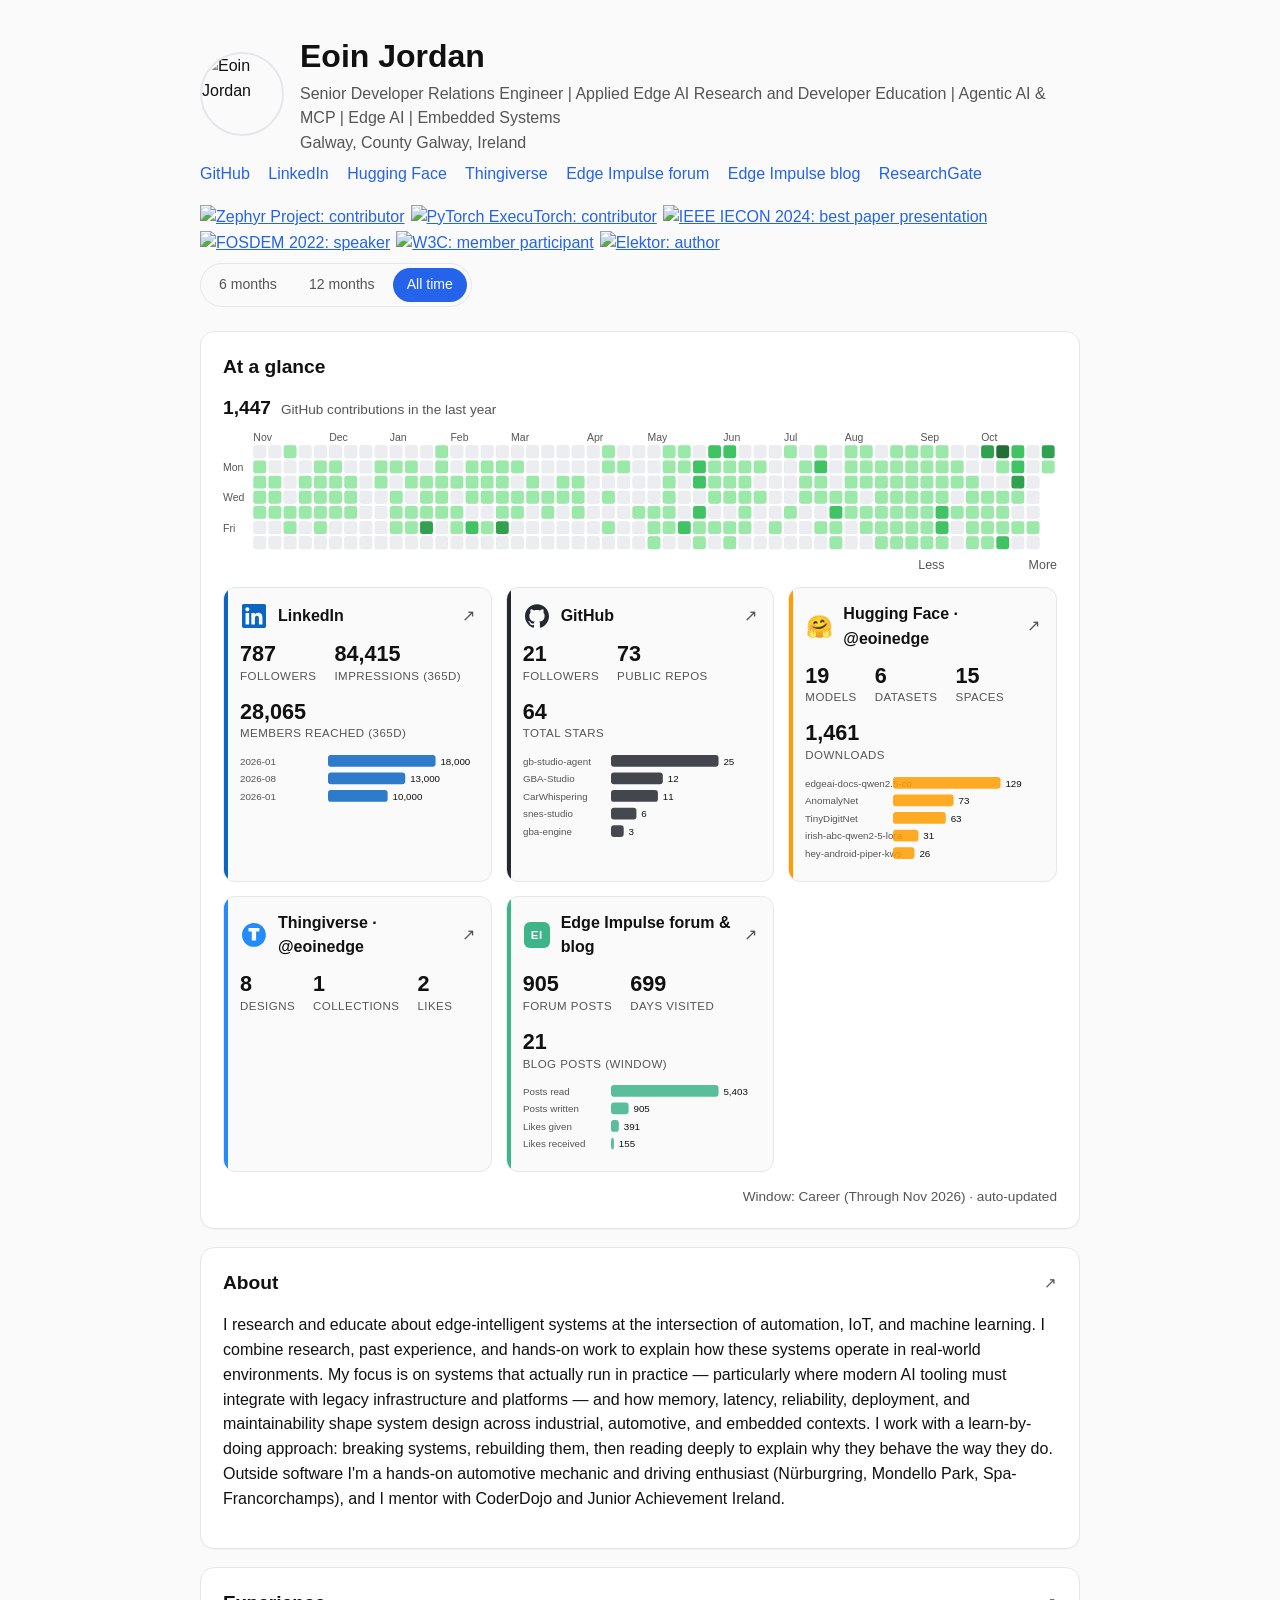
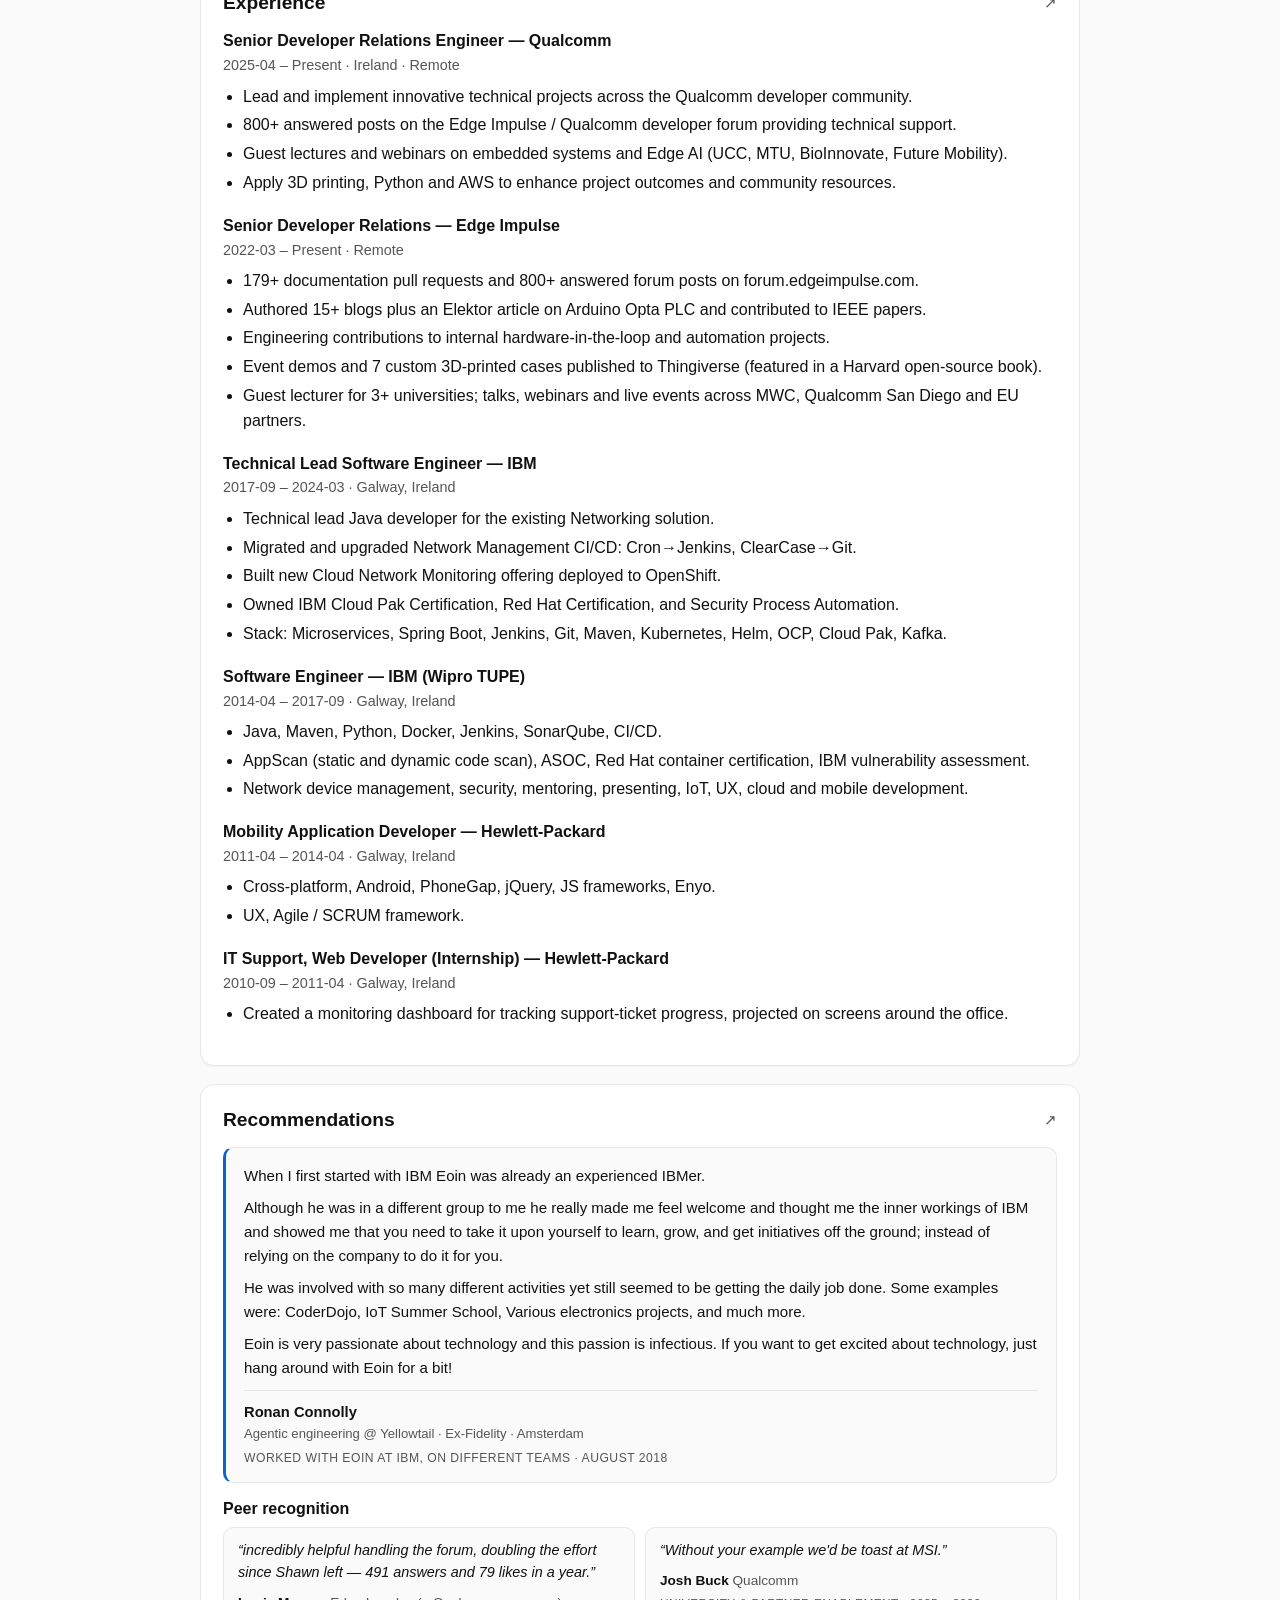
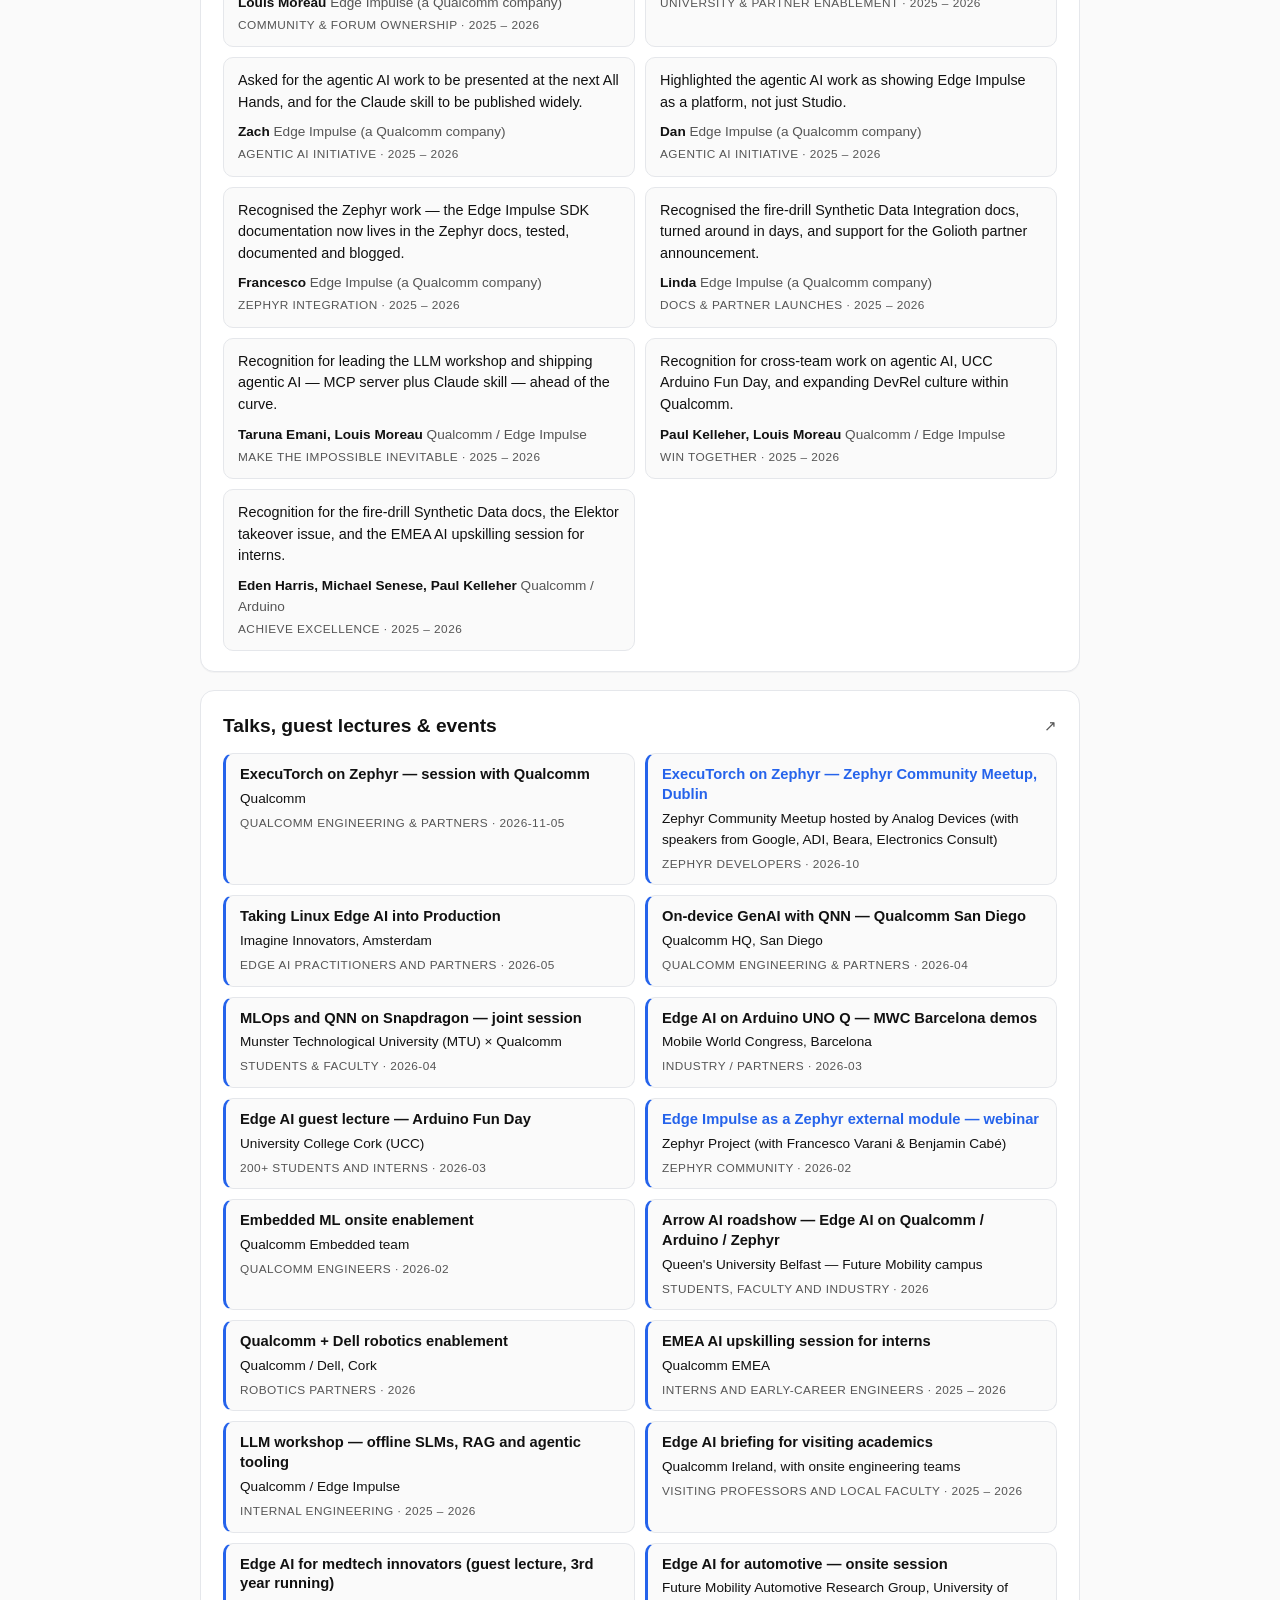
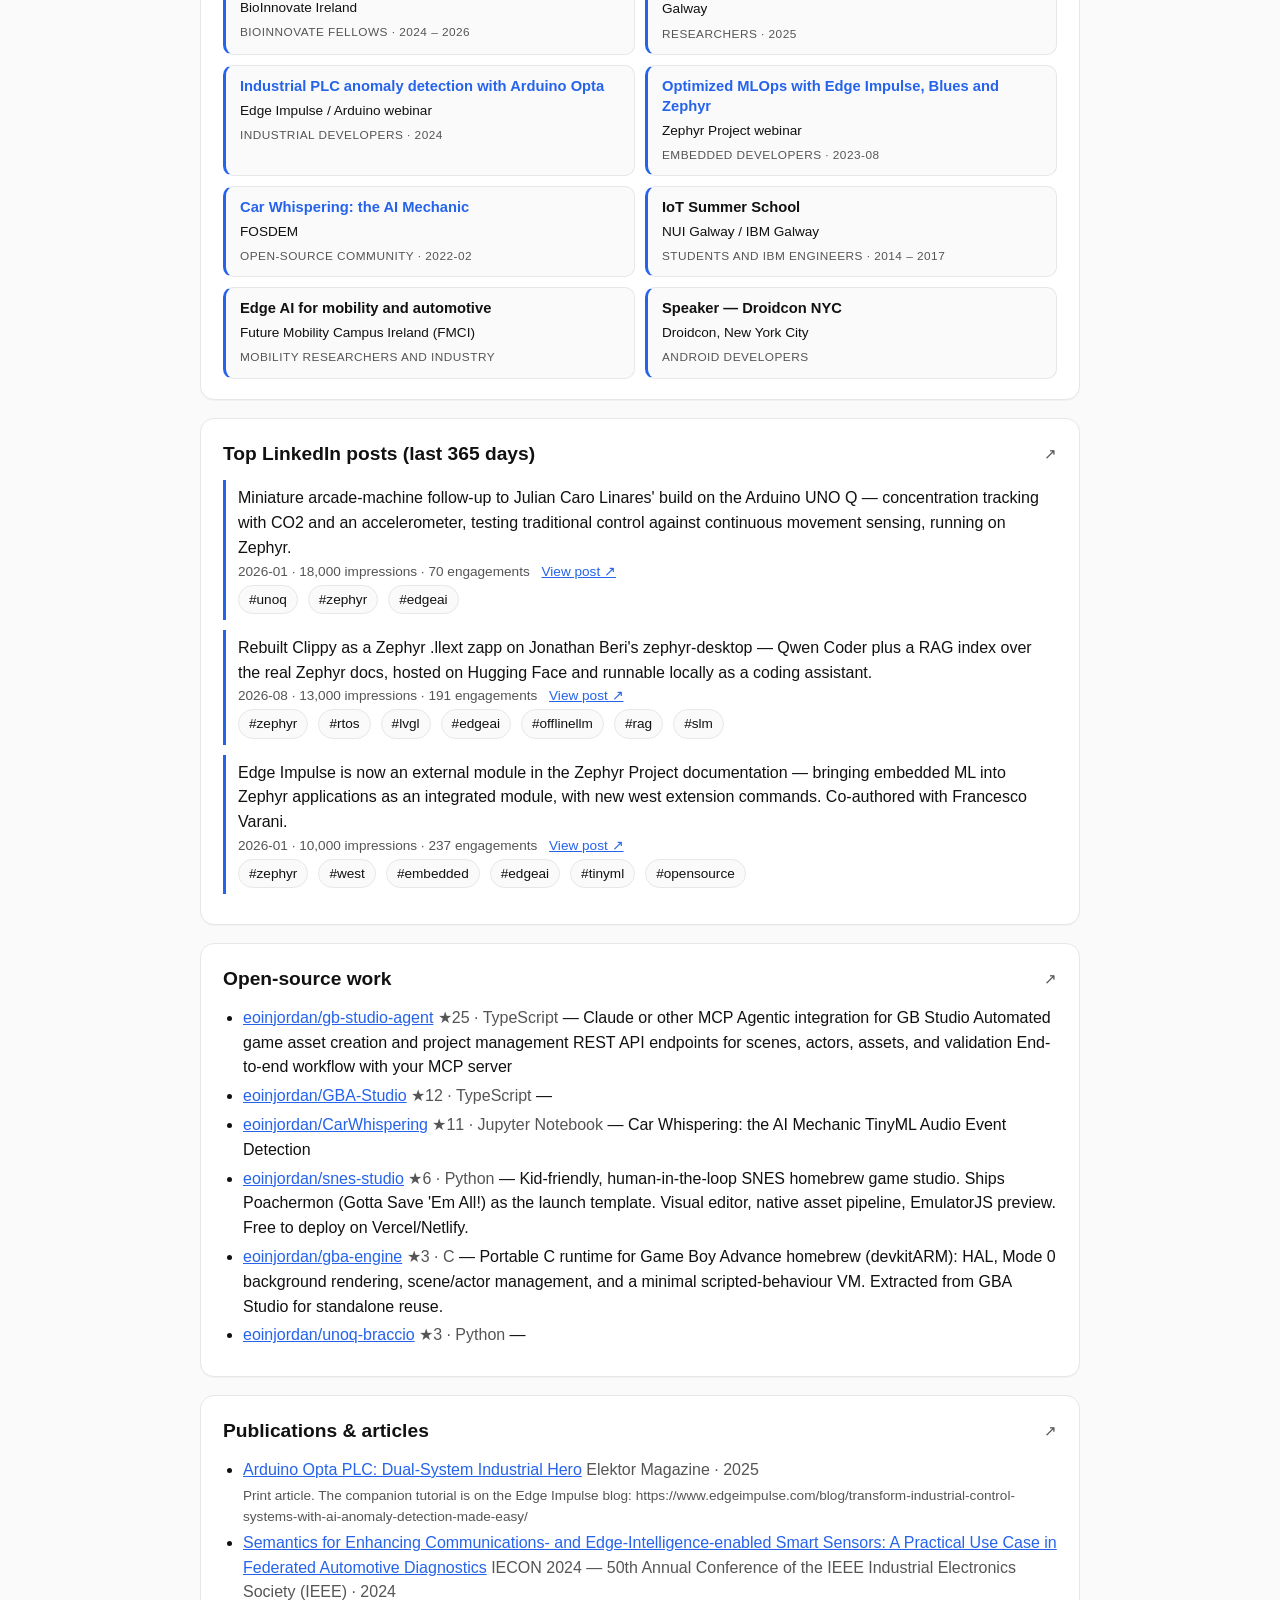
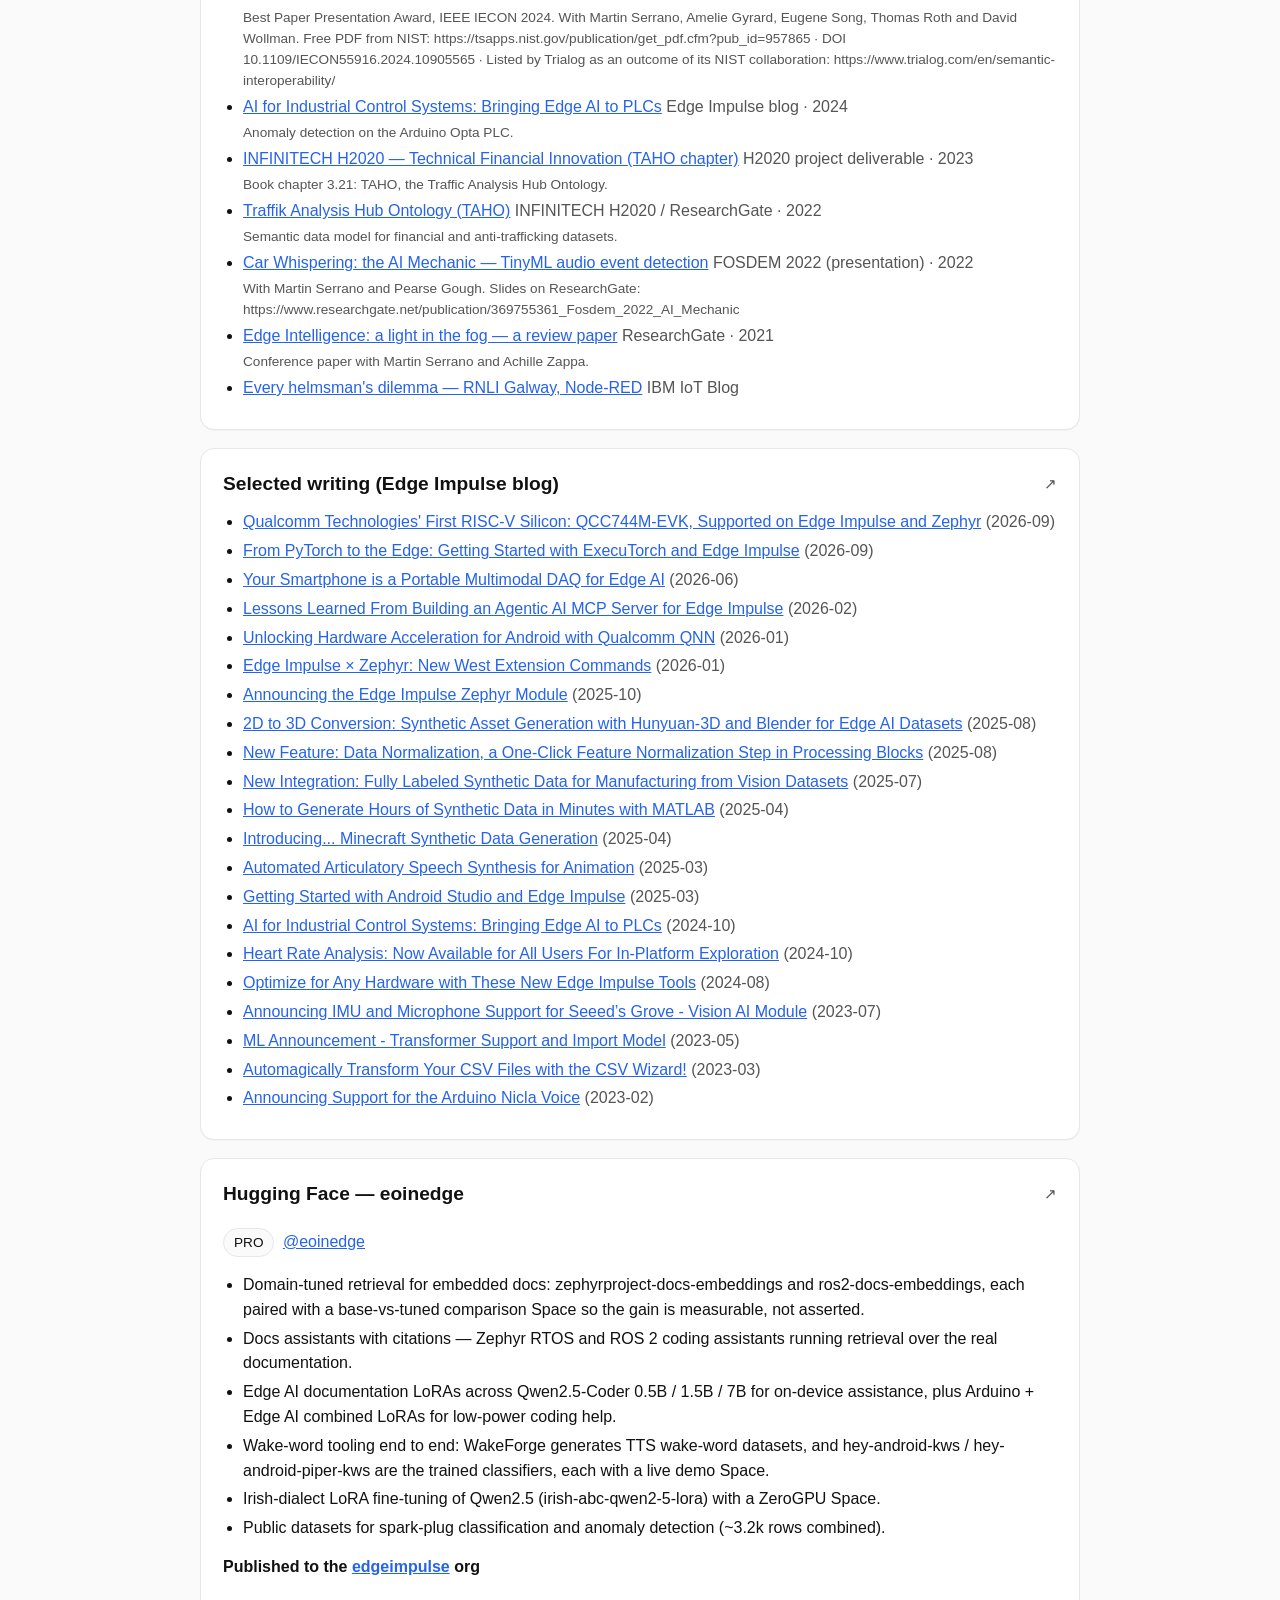
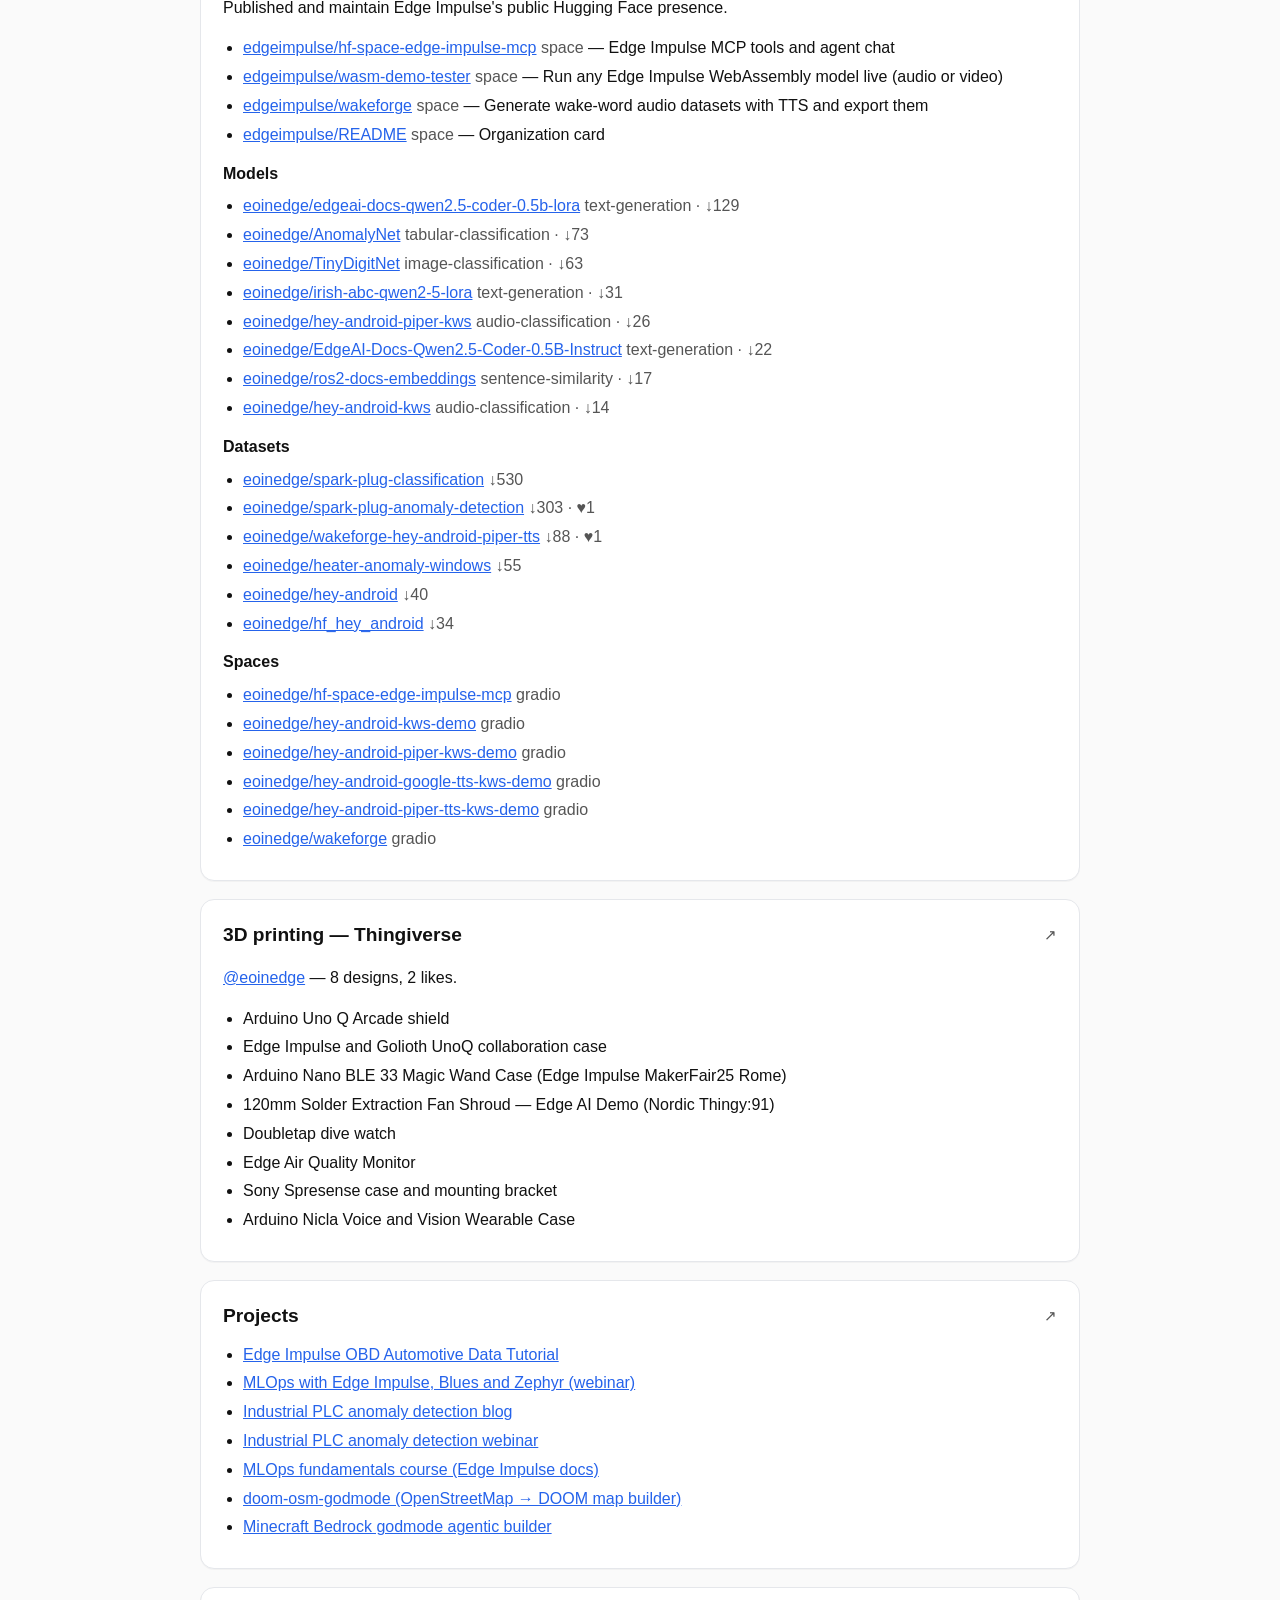
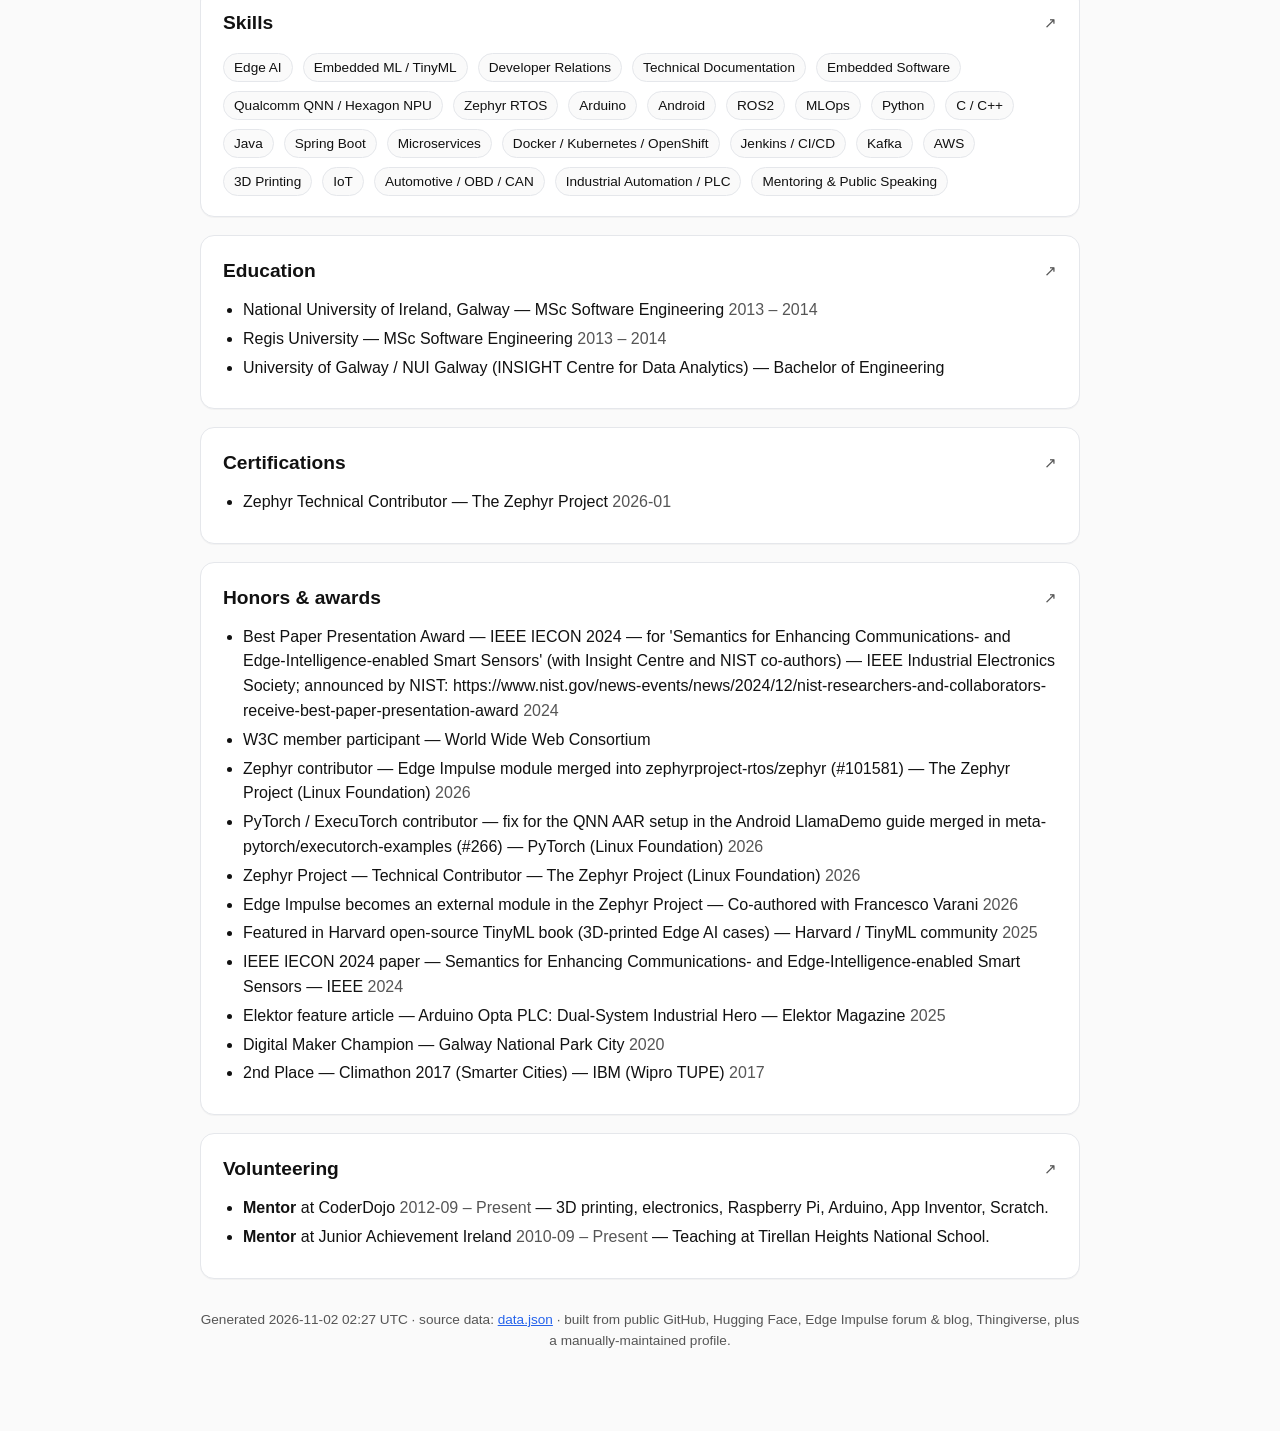
==== commit 2d5cbd70: "site: drop the App Inventor badge" ====
--- a/index.html
+++ b/index.html
@@ -26,12 +26,12 @@
     </div>
   </div>
   <div class="links"><a href="https://github.com/eoinjordan" rel="me noopener">GitHub</a> <a href="https://www.linkedin.com/in/eoin-jordan/" rel="me noopener">LinkedIn</a> <a href="https://huggingface.co/eoinedge" rel="me noopener">Hugging Face</a> <a href="https://www.thingiverse.com/eoinedge/designs" rel="me noopener">Thingiverse</a> <a href="https://forum.edgeimpulse.com/u/eoin" rel="me noopener">Edge Impulse forum</a> <a href="https://www.edgeimpulse.com/blog/author/eoinjordan/" rel="me noopener">Edge Impulse blog</a> <a href="https://www.researchgate.net/profile/Eoin-Jordan-4" rel="me noopener">ResearchGate</a></div>
-  <div class='badges'><a href='https://github.com/zephyrproject-rtos/zephyr/pull/101581' rel='noopener' title='Edge Impulse module merged into Zephyr'><img src='https://img.shields.io/badge/Zephyr%20Project-contributor-7929D2' alt='Zephyr Project: contributor' /></a><a href='https://github.com/meta-pytorch/executorch-examples/pull/266' rel='noopener' title='Merged in executorch-examples'><img src='https://img.shields.io/badge/PyTorch%20ExecuTorch-contributor-EE4C2C?logo=pytorch&amp;logoColor=white' alt='PyTorch ExecuTorch: contributor' /></a><a href='https://www.nist.gov/news-events/news/2024/12/nist-researchers-and-collaborators-receive-best-paper-presentation-award' rel='noopener' title='Best Paper Presentation Award, IEEE IECON 2024'><img src='https://img.shields.io/badge/IEEE%20IECON%202024-best%20paper%20presentation-00629B?logo=ieee&amp;logoColor=white' alt='IEEE IECON 2024: best paper presentation' /></a><a href='https://archive.fosdem.org/2022/schedule/event/lt_car_whispering/' rel='noopener' title='Car Whispering: the AI Mechanic'><img src='https://img.shields.io/badge/FOSDEM%202022-speaker-AB1A6C' alt='FOSDEM 2022: speaker' /></a><a href='https://www.w3.org/' rel='noopener' title='World Wide Web Consortium'><img src='https://img.shields.io/badge/W3C-member%20participant-005A9C' alt='W3C: member participant' /></a><a href='https://www.elektormagazine.com/magazine/elektor-469' rel='noopener' title='Arduino Opta PLC: Dual-System Industrial Hero'><img src='https://img.shields.io/badge/Elektor-author-2E8B57' alt='Elektor: author' /></a><a href='https://github.com/eoinjordan/appinventor-executorch-extension' rel='noopener' title='ExecuTorch for MIT App Inventor'><img src='https://img.shields.io/badge/MIT%20App%20Inventor-extension%20author-246747' alt='MIT App Inventor: extension author' /></a></div>
+  <div class='badges'><a href='https://github.com/zephyrproject-rtos/zephyr/pull/101581' rel='noopener' title='Edge Impulse module merged into Zephyr'><img src='https://img.shields.io/badge/Zephyr%20Project-contributor-7929D2' alt='Zephyr Project: contributor' /></a><a href='https://github.com/meta-pytorch/executorch-examples/pull/266' rel='noopener' title='Merged in executorch-examples'><img src='https://img.shields.io/badge/PyTorch%20ExecuTorch-contributor-EE4C2C?logo=pytorch&amp;logoColor=white' alt='PyTorch ExecuTorch: contributor' /></a><a href='https://www.nist.gov/news-events/news/2024/12/nist-researchers-and-collaborators-receive-best-paper-presentation-award' rel='noopener' title='Best Paper Presentation Award, IEEE IECON 2024'><img src='https://img.shields.io/badge/IEEE%20IECON%202024-best%20paper%20presentation-00629B?logo=ieee&amp;logoColor=white' alt='IEEE IECON 2024: best paper presentation' /></a><a href='https://archive.fosdem.org/2022/schedule/event/lt_car_whispering/' rel='noopener' title='Car Whispering: the AI Mechanic'><img src='https://img.shields.io/badge/FOSDEM%202022-speaker-AB1A6C' alt='FOSDEM 2022: speaker' /></a><a href='https://www.w3.org/' rel='noopener' title='World Wide Web Consortium'><img src='https://img.shields.io/badge/W3C-member%20participant-005A9C' alt='W3C: member participant' /></a><a href='https://www.elektormagazine.com/magazine/elektor-469' rel='noopener' title='Arduino Opta PLC: Dual-System Industrial Hero'><img src='https://img.shields.io/badge/Elektor-author-2E8B57' alt='Elektor: author' /></a></div>
   <div class='tabs'><a class="" href="6m.html">6 months</a><a class="" href="12m.html">12 months</a><a class="on" href="index.html">All time</a></div>
 </header>
 <section><h2>At a glance</h2><div class='contrib-wrap'><div class='contrib-head'><span class='n'>1,447</span><span class='l'>GitHub contributions in the last year</span></div><style scoped></style><svg class="contrib" viewBox="0 0 715 105" width="100%" preserveAspectRatio="xMinYMin meet"><text x="26" y="10" font-size="9" fill="var(--muted)">Nov</text><text x="91" y="10" font-size="9" fill="var(--muted)">Dec</text><text x="143" y="10" font-size="9" fill="var(--muted)">Jan</text><text x="195" y="10" font-size="9" fill="var(--muted)">Feb</text><text x="247" y="10" font-size="9" fill="var(--muted)">Mar</text><text x="312" y="10" font-size="9" fill="var(--muted)">Apr</text><text x="364" y="10" font-size="9" fill="var(--muted)">May</text><text x="429" y="10" font-size="9" fill="var(--muted)">Jun</text><text x="481" y="10" font-size="9" fill="var(--muted)">Jul</text><text x="533" y="10" font-size="9" fill="var(--muted)">Aug</text><text x="598" y="10" font-size="9" fill="var(--muted)">Sep</text><text x="650" y="10" font-size="9" fill="var(--muted)">Oct</text><text x="0" y="36" font-size="9" fill="var(--muted)">Mon</text><text x="0" y="62" font-size="9" fill="var(--muted)">Wed</text><text x="0" y="88" font-size="9" fill="var(--muted)">Fri</text><rect x="26" y="14" width="11" height="11" rx="2" ry="2" class="cl-0"><title>2025-11-02 · 0 contributions</title></rect><rect x="26" y="27" width="11" height="11" rx="2" ry="2" class="cl-1"><title>2025-11-03 · 1 contribution</title></rect><rect x="26" y="40" width="11" height="11" rx="2" ry="2" class="cl-1"><title>2025-11-04 · 15 contributions</title></rect><rect x="26" y="53" width="11" height="11" rx="2" ry="2" class="cl-1"><title>2025-11-05 · 15 contributions</title></rect><rect x="26" y="66" width="11" height="11" rx="2" ry="2" class="cl-1"><title>2025-11-06 · 6 contributions</title></rect><rect x="26" y="79" width="11" height="11" rx="2" ry="2" class="cl-0"><title>2025-11-07 · 0 contributions</title></rect><rect x="26" y="92" width="11" height="11" rx="2" ry="2" class="cl-0"><title>2025-11-08 · 0 contributions</title></rect><rect x="39" y="14" width="11" height="11" rx="2" ry="2" class="cl-0"><title>2025-11-09 · 0 contributions</title></rect><rect x="39" y="27" width="11" height="11" rx="2" ry="2" class="cl-0"><title>2025-11-10 · 0 contributions</title></rect><rect x="39" y="40" width="11" height="11" rx="2" ry="2" class="cl-1"><title>2025-11-11 · 1 contribution</title></rect><rect x="39" y="53" width="11" height="11" rx="2" ry="2" class="cl-1"><title>2025-11-12 · 5 contributions</title></rect><rect x="39" y="66" width="11" height="11" rx="2" ry="2" class="cl-1"><title>2025-11-13 · 4 contributions</title></rect><rect x="39" y="79" width="11" height="11" rx="2" ry="2" class="cl-0"><title>2025-11-14 · 0 contributions</title></rect><rect x="39" y="92" width="11" height="11" rx="2" ry="2" class="cl-0"><title>2025-11-15 · 0 contributions</title></rect><rect x="52" y="14" width="11" height="11" rx="2" ry="2" class="cl-1"><title>2025-11-16 · 1 contribution</title></rect><rect x="52" y="27" width="11" height="11" rx="2" ry="2" class="cl-0"><title>2025-11-17 · 0 contributions</title></rect><rect x="52" y="40" width="11" height="11" rx="2" ry="2" class="cl-0"><title>2025-11-18 · 0 contributions</title></rect><rect x="52" y="53" width="11" height="11" rx="2" ry="2" class="cl-0"><title>2025-11-19 · 0 contributions</title></rect><rect x="52" y="66" width="11" height="11" rx="2" ry="2" class="cl-1"><title>2025-11-20 · 6 contributions</title></rect><rect x="52" y="79" width="11" height="11" rx="2" ry="2" class="cl-1"><title>2025-11-21 · 2 contributions</title></rect><rect x="52" y="92" width="11" height="11" rx="2" ry="2" class="cl-0"><title>2025-11-22 · 0 contributions</title></rect><rect x="65" y="14" width="11" height="11" rx="2" ry="2" class="cl-0"><title>2025-11-23 · 0 contributions</title></rect><rect x="65" y="27" width="11" height="11" rx="2" ry="2" class="cl-0"><title>2025-11-24 · 0 contributions</title></rect><rect x="65" y="40" width="11" height="11" rx="2" ry="2" class="cl-1"><title>2025-11-25 · 4 contributions</title></rect><rect x="65" y="53" width="11" height="11" rx="2" ry="2" class="cl-1"><title>2025-11-26 · 6 contributions</title></rect><rect x="65" y="66" width="11" height="11" rx="2" ry="2" class="cl-1"><title>2025-11-27 · 9 contributions</title></rect><rect x="65" y="79" width="11" height="11" rx="2" ry="2" class="cl-0"><title>2025-11-28 · 0 contributions</title></rect><rect x="65" y="92" width="11" height="11" rx="2" ry="2" class="cl-0"><title>2025-11-29 · 0 contributions</title></rect><rect x="78" y="14" width="11" height="11" rx="2" ry="2" class="cl-0"><title>2025-11-30 · 0 contributions</title></rect><rect x="78" y="27" width="11" height="11" rx="2" ry="2" class="cl-1"><title>2025-12-01 · 1 contribution</title></rect><rect x="78" y="40" width="11" height="11" rx="2" ry="2" class="cl-1"><title>2025-12-02 · 1 contribution</title></rect><rect x="78" y="53" width="11" height="11" rx="2" ry="2" class="cl-1"><title>2025-12-03 · 2 contributions</title></rect><rect x="78" y="66" width="11" height="11" rx="2" ry="2" class="cl-1"><title>2025-12-04 · 1 contribution</title></rect><rect x="78" y="79" width="11" height="11" rx="2" ry="2" class="cl-1"><title>2025-12-05 · 14 contributions</title></rect><rect x="78" y="92" width="11" height="11" rx="2" ry="2" class="cl-0"><title>2025-12-06 · 0 contributions</title></rect><rect x="91" y="14" width="11" height="11" rx="2" ry="2" class="cl-0"><title>2025-12-07 · 0 contributions</title></rect><rect x="91" y="27" width="11" height="11" rx="2" ry="2" class="cl-1"><title>2025-12-08 · 9 contributions</title></rect><rect x="91" y="40" width="11" height="11" rx="2" ry="2" class="cl-1"><title>2025-12-09 · 10 contributions</title></rect><rect x="91" y="53" width="11" height="11" rx="2" ry="2" class="cl-1"><title>2025-12-10 · 6 contributions</title></rect><rect x="91" y="66" width="11" height="11" rx="2" ry="2" class="cl-1"><title>2025-12-11 · 4 contributions</title></rect><rect x="91" y="79" width="11" height="11" rx="2" ry="2" class="cl-0"><title>2025-12-12 · 0 contributions</title></rect><rect x="91" y="92" width="11" height="11" rx="2" ry="2" class="cl-0"><title>2025-12-13 · 0 contributions</title></rect><rect x="104" y="14" width="11" height="11" rx="2" ry="2" class="cl-0"><title>2025-12-14 · 0 contributions</title></rect><rect x="104" y="27" width="11" height="11" rx="2" ry="2" class="cl-0"><title>2025-12-15 · 0 contributions</title></rect><rect x="104" y="40" width="11" height="11" rx="2" ry="2" class="cl-1"><title>2025-12-16 · 1 contribution</title></rect><rect x="104" y="53" width="11" height="11" rx="2" ry="2" class="cl-1"><title>2025-12-17 · 3 contributions</title></rect><rect x="104" y="66" width="11" height="11" rx="2" ry="2" class="cl-1"><title>2025-12-18 · 3 contributions</title></rect><rect x="104" y="79" width="11" height="11" rx="2" ry="2" class="cl-0"><title>2025-12-19 · 0 contributions</title></rect><rect x="104" y="92" width="11" height="11" rx="2" ry="2" class="cl-0"><title>2025-12-20 · 0 contributions</title></rect><rect x="117" y="14" width="11" height="11" rx="2" ry="2" class="cl-0"><title>2025-12-21 · 0 contributions</title></rect><rect x="117" y="27" width="11" height="11" rx="2" ry="2" class="cl-0"><title>2025-12-22 · 0 contributions</title></rect><rect x="117" y="40" width="11" height="11" rx="2" ry="2" class="cl-0"><title>2025-12-23 · 0 contributions</title></rect><rect x="117" y="53" width="11" height="11" rx="2" ry="2" class="cl-0"><title>2025-12-24 · 0 contributions</title></rect><rect x="117" y="66" width="11" height="11" rx="2" ry="2" class="cl-0"><title>2025-12-25 · 0 contributions</title></rect><rect x="117" y="79" width="11" height="11" rx="2" ry="2" class="cl-0"><title>2025-12-26 · 0 contributions</title></rect><rect x="117" y="92" width="11" height="11" rx="2" ry="2" class="cl-0"><title>2025-12-27 · 0 contributions</title></rect><rect x="130" y="14" width="11" height="11" rx="2" ry="2" class="cl-0"><title>2025-12-28 · 0 contributions</title></rect><rect x="130" y="27" width="11" height="11" rx="2" ry="2" class="cl-1"><title>2025-12-29 · 1 contribution</title></rect><rect x="130" y="40" width="11" height="11" rx="2" ry="2" class="cl-1"><title>2025-12-30 · 2 contributions</title></rect><rect x="130" y="53" width="11" height="11" rx="2" ry="2" class="cl-0"><title>2025-12-31 · 0 contributions</title></rect><rect x="130" y="66" width="11" height="11" rx="2" ry="2" class="cl-0"><title>2026-01-01 · 0 contributions</title></rect><rect x="130" y="79" width="11" height="11" rx="2" ry="2" class="cl-0"><title>2026-01-02 · 0 contributions</title></rect><rect x="130" y="92" width="11" height="11" rx="2" ry="2" class="cl-0"><title>2026-01-03 · 0 contributions</title></rect><rect x="143" y="14" width="11" height="11" rx="2" ry="2" class="cl-0"><title>2026-01-04 · 0 contributions</title></rect><rect x="143" y="27" width="11" height="11" rx="2" ry="2" class="cl-1"><title>2026-01-05 · 2 contributions</title></rect><rect x="143" y="40" width="11" height="11" rx="2" ry="2" class="cl-0"><title>2026-01-06 · 0 contributions</title></rect><rect x="143" y="53" width="11" height="11" rx="2" ry="2" class="cl-1"><title>2026-01-07 · 1 contribution</title></rect><rect x="143" y="66" width="11" height="11" rx="2" ry="2" class="cl-1"><title>2026-01-08 · 7 contributions</title></rect><rect x="143" y="79" width="11" height="11" rx="2" ry="2" class="cl-1"><title>2026-01-09 · 2 contributions</title></rect><rect x="143" y="92" width="11" height="11" rx="2" ry="2" class="cl-0"><title>2026-01-10 · 0 contributions</title></rect><rect x="156" y="14" width="11" height="11" rx="2" ry="2" class="cl-0"><title>2026-01-11 · 0 contributions</title></rect><rect x="156" y="27" width="11" height="11" rx="2" ry="2" class="cl-1"><title>2026-01-12 · 6 contributions</title></rect><rect x="156" y="40" width="11" height="11" rx="2" ry="2" class="cl-1"><title>2026-01-13 · 6 contributions</title></rect><rect x="156" y="53" width="11" height="11" rx="2" ry="2" class="cl-0"><title>2026-01-14 · 0 contributions</title></rect><rect x="156" y="66" width="11" height="11" rx="2" ry="2" class="cl-1"><title>2026-01-15 · 2 contributions</title></rect><rect x="156" y="79" width="11" height="11" rx="2" ry="2" class="cl-1"><title>2026-01-16 · 1 contribution</title></rect><rect x="156" y="92" width="11" height="11" rx="2" ry="2" class="cl-0"><title>2026-01-17 · 0 contributions</title></rect><rect x="169" y="14" width="11" height="11" rx="2" ry="2" class="cl-0"><title>2026-01-18 · 0 contributions</title></rect><rect x="169" y="27" width="11" height="11" rx="2" ry="2" class="cl-0"><title>2026-01-19 · 0 contributions</title></rect><rect x="169" y="40" width="11" height="11" rx="2" ry="2" class="cl-1"><title>2026-01-20 · 2 contributions</title></rect><rect x="169" y="53" width="11" height="11" rx="2" ry="2" class="cl-1"><title>2026-01-21 · 6 contributions</title></rect><rect x="169" y="66" width="11" height="11" rx="2" ry="2" class="cl-1"><title>2026-01-22 · 9 contributions</title></rect><rect x="169" y="79" width="11" height="11" rx="2" ry="2" class="cl-3"><title>2026-01-23 · 39 contributions</title></rect><rect x="169" y="92" width="11" height="11" rx="2" ry="2" class="cl-0"><title>2026-01-24 · 0 contributions</title></rect><rect x="182" y="14" width="11" height="11" rx="2" ry="2" class="cl-1"><title>2026-01-25 · 7 contributions</title></rect><rect x="182" y="27" width="11" height="11" rx="2" ry="2" class="cl-1"><title>2026-01-26 · 10 contributions</title></rect><rect x="182" y="40" width="11" height="11" rx="2" ry="2" class="cl-1"><title>2026-01-27 · 4 contributions</title></rect><rect x="182" y="53" width="11" height="11" rx="2" ry="2" class="cl-1"><title>2026-01-28 · 5 contributions</title></rect><rect x="182" y="66" width="11" height="11" rx="2" ry="2" class="cl-1"><title>2026-01-29 · 4 contributions</title></rect><rect x="182" y="79" width="11" height="11" rx="2" ry="2" class="cl-0"><title>2026-01-30 · 0 contributions</title></rect><rect x="182" y="92" width="11" height="11" rx="2" ry="2" class="cl-0"><title>2026-01-31 · 0 contributions</title></rect><rect x="195" y="14" width="11" height="11" rx="2" ry="2" class="cl-0"><title>2026-02-01 · 0 contributions</title></rect><rect x="195" y="27" width="11" height="11" rx="2" ry="2" class="cl-0"><title>2026-02-02 · 0 contributions</title></rect><rect x="195" y="40" width="11" height="11" rx="2" ry="2" class="cl-1"><title>2026-02-03 · 3 contributions</title></rect><rect x="195" y="53" width="11" height="11" rx="2" ry="2" class="cl-0"><title>2026-02-04 · 0 contributions</title></rect><rect x="195" y="66" width="11" height="11" rx="2" ry="2" class="cl-1"><title>2026-02-05 · 9 contributions</title></rect><rect x="195" y="79" width="11" height="11" rx="2" ry="2" class="cl-1"><title>2026-02-06 · 14 contributions</title></rect><rect x="195" y="92" width="11" height="11" rx="2" ry="2" class="cl-0"><title>2026-02-07 · 0 contributions</title></rect><rect x="208" y="14" width="11" height="11" rx="2" ry="2" class="cl-0"><title>2026-02-08 · 0 contributions</title></rect><rect x="208" y="27" width="11" height="11" rx="2" ry="2" class="cl-1"><title>2026-02-09 · 1 contribution</title></rect><rect x="208" y="40" width="11" height="11" rx="2" ry="2" class="cl-1"><title>2026-02-10 · 14 contributions</title></rect><rect x="208" y="53" width="11" height="11" rx="2" ry="2" class="cl-1"><title>2026-02-11 · 10 contributions</title></rect><rect x="208" y="66" width="11" height="11" rx="2" ry="2" class="cl-0"><title>2026-02-12 · 0 contributions</title></rect><rect x="208" y="79" width="11" height="11" rx="2" ry="2" class="cl-2"><title>2026-02-13 · 25 contributions</title></rect><rect x="208" y="92" width="11" height="11" rx="2" ry="2" class="cl-0"><title>2026-02-14 · 0 contributions</title></rect><rect x="221" y="14" width="11" height="11" rx="2" ry="2" class="cl-0"><title>2026-02-15 · 0 contributions</title></rect><rect x="221" y="27" width="11" height="11" rx="2" ry="2" class="cl-1"><title>2026-02-16 · 3 contributions</title></rect><rect x="221" y="40" width="11" height="11" rx="2" ry="2" class="cl-1"><title>2026-02-17 · 1 contribution</title></rect><rect x="221" y="53" width="11" height="11" rx="2" ry="2" class="cl-1"><title>2026-02-18 · 7 contributions</title></rect><rect x="221" y="66" width="11" height="11" rx="2" ry="2" class="cl-0"><title>2026-02-19 · 0 contributions</title></rect><rect x="221" y="79" width="11" height="11" rx="2" ry="2" class="cl-1"><title>2026-02-20 · 8 contributions</title></rect><rect x="221" y="92" width="11" height="11" rx="2" ry="2" class="cl-0"><title>2026-02-21 · 0 contributions</title></rect><rect x="234" y="14" width="11" height="11" rx="2" ry="2" class="cl-0"><title>2026-02-22 · 0 contributions</title></rect><rect x="234" y="27" width="11" height="11" rx="2" ry="2" class="cl-1"><title>2026-02-23 · 2 contributions</title></rect><rect x="234" y="40" width="11" height="11" rx="2" ry="2" class="cl-1"><title>2026-02-24 · 3 contributions</title></rect><rect x="234" y="53" width="11" height="11" rx="2" ry="2" class="cl-1"><title>2026-02-25 · 4 contributions</title></rect><rect x="234" y="66" width="11" height="11" rx="2" ry="2" class="cl-1"><title>2026-02-26 · 15 contributions</title></rect><rect x="234" y="79" width="11" height="11" rx="2" ry="2" class="cl-3"><title>2026-02-27 · 35 contributions</title></rect><rect x="234" y="92" width="11" height="11" rx="2" ry="2" class="cl-0"><title>2026-02-28 · 0 contributions</title></rect><rect x="247" y="14" width="11" height="11" rx="2" ry="2" class="cl-0"><title>2026-03-01 · 0 contributions</title></rect><rect x="247" y="27" width="11" height="11" rx="2" ry="2" class="cl-1"><title>2026-03-02 · 1 contribution</title></rect><rect x="247" y="40" width="11" height="11" rx="2" ry="2" class="cl-0"><title>2026-03-03 · 0 contributions</title></rect><rect x="247" y="53" width="11" height="11" rx="2" ry="2" class="cl-1"><title>2026-03-04 · 9 contributions</title></rect><rect x="247" y="66" width="11" height="11" rx="2" ry="2" class="cl-1"><title>2026-03-05 · 2 contributions</title></rect><rect x="247" y="79" width="11" height="11" rx="2" ry="2" class="cl-0"><title>2026-03-06 · 0 contributions</title></rect><rect x="247" y="92" width="11" height="11" rx="2" ry="2" class="cl-0"><title>2026-03-07 · 0 contributions</title></rect><rect x="260" y="14" width="11" height="11" rx="2" ry="2" class="cl-0"><title>2026-03-08 · 0 contributions</title></rect><rect x="260" y="27" width="11" height="11" rx="2" ry="2" class="cl-0"><title>2026-03-09 · 0 contributions</title></rect><rect x="260" y="40" width="11" height="11" rx="2" ry="2" class="cl-1"><title>2026-03-10 · 4 contributions</title></rect><rect x="260" y="53" width="11" height="11" rx="2" ry="2" class="cl-1"><title>2026-03-11 · 6 contributions</title></rect><rect x="260" y="66" width="11" height="11" rx="2" ry="2" class="cl-0"><title>2026-03-12 · 0 contributions</title></rect><rect x="260" y="79" width="11" height="11" rx="2" ry="2" class="cl-0"><title>2026-03-13 · 0 contributions</title></rect><rect x="260" y="92" width="11" height="11" rx="2" ry="2" class="cl-0"><title>2026-03-14 · 0 contributions</title></rect><rect x="273" y="14" width="11" height="11" rx="2" ry="2" class="cl-0"><title>2026-03-15 · 0 contributions</title></rect><rect x="273" y="27" width="11" height="11" rx="2" ry="2" class="cl-0"><title>2026-03-16 · 0 contributions</title></rect><rect x="273" y="40" width="11" height="11" rx="2" ry="2" class="cl-0"><title>2026-03-17 · 0 contributions</title></rect><rect x="273" y="53" width="11" height="11" rx="2" ry="2" class="cl-1"><title>2026-03-18 · 3 contributions</title></rect><rect x="273" y="66" width="11" height="11" rx="2" ry="2" class="cl-1"><title>2026-03-19 · 1 contribution</title></rect><rect x="273" y="79" width="11" height="11" rx="2" ry="2" class="cl-0"><title>2026-03-20 · 0 contributions</title></rect><rect x="273" y="92" width="11" height="11" rx="2" ry="2" class="cl-0"><title>2026-03-21 · 0 contributions</title></rect><rect x="286" y="14" width="11" height="11" rx="2" ry="2" class="cl-0"><title>2026-03-22 · 0 contributions</title></rect><rect x="286" y="27" width="11" height="11" rx="2" ry="2" class="cl-0"><title>2026-03-23 · 0 contributions</title></rect><rect x="286" y="40" width="11" height="11" rx="2" ry="2" class="cl-1"><title>2026-03-24 · 2 contributions</title></rect><rect x="286" y="53" width="11" height="11" rx="2" ry="2" class="cl-1"><title>2026-03-25 · 5 contributions</title></rect><rect x="286" y="66" width="11" height="11" rx="2" ry="2" class="cl-0"><title>2026-03-26 · 0 contributions</title></rect><rect x="286" y="79" width="11" height="11" rx="2" ry="2" class="cl-0"><title>2026-03-27 · 0 contributions</title></rect><rect x="286" y="92" width="11" height="11" rx="2" ry="2" class="cl-0"><title>2026-03-28 · 0 contributions</title></rect><rect x="299" y="14" width="11" height="11" rx="2" ry="2" class="cl-0"><title>2026-03-29 · 0 contributions</title></rect><rect x="299" y="27" width="11" height="11" rx="2" ry="2" class="cl-0"><title>2026-03-30 · 0 contributions</title></rect><rect x="299" y="40" width="11" height="11" rx="2" ry="2" class="cl-1"><title>2026-03-31 · 2 contributions</title></rect><rect x="299" y="53" width="11" height="11" rx="2" ry="2" class="cl-1"><title>2026-04-01 · 1 contribution</title></rect><rect x="299" y="66" width="11" height="11" rx="2" ry="2" class="cl-1"><title>2026-04-02 · 2 contributions</title></rect><rect x="299" y="79" width="11" height="11" rx="2" ry="2" class="cl-0"><title>2026-04-03 · 0 contributions</title></rect><rect x="299" y="92" width="11" height="11" rx="2" ry="2" class="cl-0"><title>2026-04-04 · 0 contributions</title></rect><rect x="312" y="14" width="11" height="11" rx="2" ry="2" class="cl-0"><title>2026-04-05 · 0 contributions</title></rect><rect x="312" y="27" width="11" height="11" rx="2" ry="2" class="cl-0"><title>2026-04-06 · 0 contributions</title></rect><rect x="312" y="40" width="11" height="11" rx="2" ry="2" class="cl-0"><title>2026-04-07 · 0 contributions</title></rect><rect x="312" y="53" width="11" height="11" rx="2" ry="2" class="cl-0"><title>2026-04-08 · 0 contributions</title></rect><rect x="312" y="66" width="11" height="11" rx="2" ry="2" class="cl-0"><title>2026-04-09 · 0 contributions</title></rect><rect x="312" y="79" width="11" height="11" rx="2" ry="2" class="cl-0"><title>2026-04-10 · 0 contributions</title></rect><rect x="312" y="92" width="11" height="11" rx="2" ry="2" class="cl-0"><title>2026-04-11 · 0 contributions</title></rect><rect x="325" y="14" width="11" height="11" rx="2" ry="2" class="cl-1"><title>2026-04-12 · 4 contributions</title></rect><rect x="325" y="27" width="11" height="11" rx="2" ry="2" class="cl-1"><title>2026-04-13 · 1 contribution</title></rect><rect x="325" y="40" width="11" height="11" rx="2" ry="2" class="cl-0"><title>2026-04-14 · 0 contributions</title></rect><rect x="325" y="53" width="11" height="11" rx="2" ry="2" class="cl-1"><title>2026-04-15 · 4 contributions</title></rect><rect x="325" y="66" width="11" height="11" rx="2" ry="2" class="cl-0"><title>2026-04-16 · 0 contributions</title></rect><rect x="325" y="79" width="11" height="11" rx="2" ry="2" class="cl-1"><title>2026-04-17 · 6 contributions</title></rect><rect x="325" y="92" width="11" height="11" rx="2" ry="2" class="cl-0"><title>2026-04-18 · 0 contributions</title></rect><rect x="338" y="14" width="11" height="11" rx="2" ry="2" class="cl-0"><title>2026-04-19 · 0 contributions</title></rect><rect x="338" y="27" width="11" height="11" rx="2" ry="2" class="cl-1"><title>2026-04-20 · 4 contributions</title></rect><rect x="338" y="40" width="11" height="11" rx="2" ry="2" class="cl-0"><title>2026-04-21 · 0 contributions</title></rect><rect x="338" y="53" width="11" height="11" rx="2" ry="2" class="cl-0"><title>2026-04-22 · 0 contributions</title></rect><rect x="338" y="66" width="11" height="11" rx="2" ry="2" class="cl-0"><title>2026-04-23 · 0 contributions</title></rect><rect x="338" y="79" width="11" height="11" rx="2" ry="2" class="cl-0"><title>2026-04-24 · 0 contributions</title></rect><rect x="338" y="92" width="11" height="11" rx="2" ry="2" class="cl-0"><title>2026-04-25 · 0 contributions</title></rect><rect x="351" y="14" width="11" height="11" rx="2" ry="2" class="cl-0"><title>2026-04-26 · 0 contributions</title></rect><rect x="351" y="27" width="11" height="11" rx="2" ry="2" class="cl-0"><title>2026-04-27 · 0 contributions</title></rect><rect x="351" y="40" width="11" height="11" rx="2" ry="2" class="cl-0"><title>2026-04-28 · 0 contributions</title></rect><rect x="351" y="53" width="11" height="11" rx="2" ry="2" class="cl-0"><title>2026-04-29 · 0 contributions</title></rect><rect x="351" y="66" width="11" height="11" rx="2" ry="2" class="cl-1"><title>2026-04-30 · 1 contribution</title></rect><rect x="351" y="79" width="11" height="11" rx="2" ry="2" class="cl-0"><title>2026-05-01 · 0 contributions</title></rect><rect x="351" y="92" width="11" height="11" rx="2" ry="2" class="cl-0"><title>2026-05-02 · 0 contributions</title></rect><rect x="364" y="14" width="11" height="11" rx="2" ry="2" class="cl-0"><title>2026-05-03 · 0 contributions</title></rect><rect x="364" y="27" width="11" height="11" rx="2" ry="2" class="cl-0"><title>2026-05-04 · 0 contributions</title></rect><rect x="364" y="40" width="11" height="11" rx="2" ry="2" class="cl-0"><title>2026-05-05 · 0 contributions</title></rect><rect x="364" y="53" width="11" height="11" rx="2" ry="2" class="cl-0"><title>2026-05-06 · 0 contributions</title></rect><rect x="364" y="66" width="11" height="11" rx="2" ry="2" class="cl-1"><title>2026-05-07 · 1 contribution</title></rect><rect x="364" y="79" width="11" height="11" rx="2" ry="2" class="cl-1"><title>2026-05-08 · 1 contribution</title></rect><rect x="364" y="92" width="11" height="11" rx="2" ry="2" class="cl-1"><title>2026-05-09 · 1 contribution</title></rect><rect x="377" y="14" width="11" height="11" rx="2" ry="2" class="cl-1"><title>2026-05-10 · 1 contribution</title></rect><rect x="377" y="27" width="11" height="11" rx="2" ry="2" class="cl-1"><title>2026-05-11 · 2 contributions</title></rect><rect x="377" y="40" width="11" height="11" rx="2" ry="2" class="cl-1"><title>2026-05-12 · 8 contributions</title></rect><rect x="377" y="53" width="11" height="11" rx="2" ry="2" class="cl-1"><title>2026-05-13 · 5 contributions</title></rect><rect x="377" y="66" width="11" height="11" rx="2" ry="2" class="cl-1"><title>2026-05-14 · 16 contributions</title></rect><rect x="377" y="79" width="11" height="11" rx="2" ry="2" class="cl-1"><title>2026-05-15 · 2 contributions</title></rect><rect x="377" y="92" width="11" height="11" rx="2" ry="2" class="cl-0"><title>2026-05-16 · 0 contributions</title></rect><rect x="390" y="14" width="11" height="11" rx="2" ry="2" class="cl-1"><title>2026-05-17 · 8 contributions</title></rect><rect x="390" y="27" width="11" height="11" rx="2" ry="2" class="cl-1"><title>2026-05-18 · 2 contributions</title></rect><rect x="390" y="40" width="11" height="11" rx="2" ry="2" class="cl-0"><title>2026-05-19 · 0 contributions</title></rect><rect x="390" y="53" width="11" height="11" rx="2" ry="2" class="cl-0"><title>2026-05-20 · 0 contributions</title></rect><rect x="390" y="66" width="11" height="11" rx="2" ry="2" class="cl-0"><title>2026-05-21 · 0 contributions</title></rect><rect x="390" y="79" width="11" height="11" rx="2" ry="2" class="cl-2"><title>2026-05-22 · 32 contributions</title></rect><rect x="390" y="92" width="11" height="11" rx="2" ry="2" class="cl-0"><title>2026-05-23 · 0 contributions</title></rect><rect x="403" y="14" width="11" height="11" rx="2" ry="2" class="cl-0"><title>2026-05-24 · 0 contributions</title></rect><rect x="403" y="27" width="11" height="11" rx="2" ry="2" class="cl-2"><title>2026-05-25 · 19 contributions</title></rect><rect x="403" y="40" width="11" height="11" rx="2" ry="2" class="cl-2"><title>2026-05-26 · 23 contributions</title></rect><rect x="403" y="53" width="11" height="11" rx="2" ry="2" class="cl-0"><title>2026-05-27 · 0 contributions</title></rect><rect x="403" y="66" width="11" height="11" rx="2" ry="2" class="cl-2"><title>2026-05-28 · 25 contributions</title></rect><rect x="403" y="79" width="11" height="11" rx="2" ry="2" class="cl-1"><title>2026-05-29 · 4 contributions</title></rect><rect x="403" y="92" width="11" height="11" rx="2" ry="2" class="cl-1"><title>2026-05-30 · 7 contributions</title></rect><rect x="416" y="14" width="11" height="11" rx="2" ry="2" class="cl-2"><title>2026-05-31 · 28 contributions</title></rect><rect x="416" y="27" width="11" height="11" rx="2" ry="2" class="cl-1"><title>2026-06-01 · 5 contributions</title></rect><rect x="416" y="40" width="11" height="11" rx="2" ry="2" class="cl-1"><title>2026-06-02 · 15 contributions</title></rect><rect x="416" y="53" width="11" height="11" rx="2" ry="2" class="cl-1"><title>2026-06-03 · 2 contributions</title></rect><rect x="416" y="66" width="11" height="11" rx="2" ry="2" class="cl-0"><title>2026-06-04 · 0 contributions</title></rect><rect x="416" y="79" width="11" height="11" rx="2" ry="2" class="cl-1"><title>2026-06-05 · 2 contributions</title></rect><rect x="416" y="92" width="11" height="11" rx="2" ry="2" class="cl-0"><title>2026-06-06 · 0 contributions</title></rect><rect x="429" y="14" width="11" height="11" rx="2" ry="2" class="cl-2"><title>2026-06-07 · 28 contributions</title></rect><rect x="429" y="27" width="11" height="11" rx="2" ry="2" class="cl-1"><title>2026-06-08 · 7 contributions</title></rect><rect x="429" y="40" width="11" height="11" rx="2" ry="2" class="cl-1"><title>2026-06-09 · 5 contributions</title></rect><rect x="429" y="53" width="11" height="11" rx="2" ry="2" class="cl-1"><title>2026-06-10 · 9 contributions</title></rect><rect x="429" y="66" width="11" height="11" rx="2" ry="2" class="cl-0"><title>2026-06-11 · 0 contributions</title></rect><rect x="429" y="79" width="11" height="11" rx="2" ry="2" class="cl-1"><title>2026-06-12 · 1 contribution</title></rect><rect x="429" y="92" width="11" height="11" rx="2" ry="2" class="cl-1"><title>2026-06-13 · 1 contribution</title></rect><rect x="442" y="14" width="11" height="11" rx="2" ry="2" class="cl-0"><title>2026-06-14 · 0 contributions</title></rect><rect x="442" y="27" width="11" height="11" rx="2" ry="2" class="cl-1"><title>2026-06-15 · 4 contributions</title></rect><rect x="442" y="40" width="11" height="11" rx="2" ry="2" class="cl-1"><title>2026-06-16 · 7 contributions</title></rect><rect x="442" y="53" width="11" height="11" rx="2" ry="2" class="cl-1"><title>2026-06-17 · 3 contributions</title></rect><rect x="442" y="66" width="11" height="11" rx="2" ry="2" class="cl-1"><title>2026-06-18 · 1 contribution</title></rect><rect x="442" y="79" width="11" height="11" rx="2" ry="2" class="cl-1"><title>2026-06-19 · 1 contribution</title></rect><rect x="442" y="92" width="11" height="11" rx="2" ry="2" class="cl-0"><title>2026-06-20 · 0 contributions</title></rect><rect x="455" y="14" width="11" height="11" rx="2" ry="2" class="cl-0"><title>2026-06-21 · 0 contributions</title></rect><rect x="455" y="27" width="11" height="11" rx="2" ry="2" class="cl-1"><title>2026-06-22 · 1 contribution</title></rect><rect x="455" y="40" width="11" height="11" rx="2" ry="2" class="cl-0"><title>2026-06-23 · 0 contributions</title></rect><rect x="455" y="53" width="11" height="11" rx="2" ry="2" class="cl-1"><title>2026-06-24 · 1 contribution</title></rect><rect x="455" y="66" width="11" height="11" rx="2" ry="2" class="cl-0"><title>2026-06-25 · 0 contributions</title></rect><rect x="455" y="79" width="11" height="11" rx="2" ry="2" class="cl-0"><title>2026-06-26 · 0 contributions</title></rect><rect x="455" y="92" width="11" height="11" rx="2" ry="2" class="cl-0"><title>2026-06-27 · 0 contributions</title></rect><rect x="468" y="14" width="11" height="11" rx="2" ry="2" class="cl-0"><title>2026-06-28 · 0 contributions</title></rect><rect x="468" y="27" width="11" height="11" rx="2" ry="2" class="cl-0"><title>2026-06-29 · 0 contributions</title></rect><rect x="468" y="40" width="11" height="11" rx="2" ry="2" class="cl-0"><title>2026-06-30 · 0 contributions</title></rect><rect x="468" y="53" width="11" height="11" rx="2" ry="2" class="cl-0"><title>2026-07-01 · 0 contributions</title></rect><rect x="468" y="66" width="11" height="11" rx="2" ry="2" class="cl-0"><title>2026-07-02 · 0 contributions</title></rect><rect x="468" y="79" width="11" height="11" rx="2" ry="2" class="cl-1"><title>2026-07-03 · 14 contributions</title></rect><rect x="468" y="92" width="11" height="11" rx="2" ry="2" class="cl-0"><title>2026-07-04 · 0 contributions</title></rect><rect x="481" y="14" width="11" height="11" rx="2" ry="2" class="cl-1"><title>2026-07-05 · 2 contributions</title></rect><rect x="481" y="27" width="11" height="11" rx="2" ry="2" class="cl-0"><title>2026-07-06 · 0 contributions</title></rect><rect x="481" y="40" width="11" height="11" rx="2" ry="2" class="cl-0"><title>2026-07-07 · 0 contributions</title></rect><rect x="481" y="53" width="11" height="11" rx="2" ry="2" class="cl-0"><title>2026-07-08 · 0 contributions</title></rect><rect x="481" y="66" width="11" height="11" rx="2" ry="2" class="cl-1"><title>2026-07-09 · 12 contributions</title></rect><rect x="481" y="79" width="11" height="11" rx="2" ry="2" class="cl-0"><title>2026-07-10 · 0 contributions</title></rect><rect x="481" y="92" width="11" height="11" rx="2" ry="2" class="cl-0"><title>2026-07-11 · 0 contributions</title></rect><rect x="494" y="14" width="11" height="11" rx="2" ry="2" class="cl-0"><title>2026-07-12 · 0 contributions</title></rect><rect x="494" y="27" width="11" height="11" rx="2" ry="2" class="cl-1"><title>2026-07-13 · 3 contributions</title></rect><rect x="494" y="40" width="11" height="11" rx="2" ry="2" class="cl-1"><title>2026-07-14 · 5 contributions</title></rect><rect x="494" y="53" width="11" height="11" rx="2" ry="2" class="cl-1"><title>2026-07-15 · 6 contributions</title></rect><rect x="494" y="66" width="11" height="11" rx="2" ry="2" class="cl-0"><title>2026-07-16 · 0 contributions</title></rect><rect x="494" y="79" width="11" height="11" rx="2" ry="2" class="cl-0"><title>2026-07-17 · 0 contributions</title></rect><rect x="494" y="92" width="11" height="11" rx="2" ry="2" class="cl-0"><title>2026-07-18 · 0 contributions</title></rect><rect x="507" y="14" width="11" height="11" rx="2" ry="2" class="cl-1"><title>2026-07-19 · 11 contributions</title></rect><rect x="507" y="27" width="11" height="11" rx="2" ry="2" class="cl-2"><title>2026-07-20 · 25 contributions</title></rect><rect x="507" y="40" width="11" height="11" rx="2" ry="2" class="cl-1"><title>2026-07-21 · 13 contributions</title></rect><rect x="507" y="53" width="11" height="11" rx="2" ry="2" class="cl-1"><title>2026-07-22 · 1 contribution</title></rect><rect x="507" y="66" width="11" height="11" rx="2" ry="2" class="cl-0"><title>2026-07-23 · 0 contributions</title></rect><rect x="507" y="79" width="11" height="11" rx="2" ry="2" class="cl-1"><title>2026-07-24 · 4 contributions</title></rect><rect x="507" y="92" width="11" height="11" rx="2" ry="2" class="cl-0"><title>2026-07-25 · 0 contributions</title></rect><rect x="520" y="14" width="11" height="11" rx="2" ry="2" class="cl-0"><title>2026-07-26 · 0 contributions</title></rect><rect x="520" y="27" width="11" height="11" rx="2" ry="2" class="cl-0"><title>2026-07-27 · 0 contributions</title></rect><rect x="520" y="40" width="11" height="11" rx="2" ry="2" class="cl-0"><title>2026-07-28 · 0 contributions</title></rect><rect x="520" y="53" width="11" height="11" rx="2" ry="2" class="cl-1"><title>2026-07-29 · 4 contributions</title></rect><rect x="520" y="66" width="11" height="11" rx="2" ry="2" class="cl-2"><title>2026-07-30 · 22 contributions</title></rect><rect x="520" y="79" width="11" height="11" rx="2" ry="2" class="cl-1"><title>2026-07-31 · 15 contributions</title></rect><rect x="520" y="92" width="11" height="11" rx="2" ry="2" class="cl-1"><title>2026-08-01 · 1 contribution</title></rect><rect x="533" y="14" width="11" height="11" rx="2" ry="2" class="cl-1"><title>2026-08-02 · 6 contributions</title></rect><rect x="533" y="27" width="11" height="11" rx="2" ry="2" class="cl-1"><title>2026-08-03 · 10 contributions</title></rect><rect x="533" y="40" width="11" height="11" rx="2" ry="2" class="cl-1"><title>2026-08-04 · 2 contributions</title></rect><rect x="533" y="53" width="11" height="11" rx="2" ry="2" class="cl-1"><title>2026-08-05 · 3 contributions</title></rect><rect x="533" y="66" width="11" height="11" rx="2" ry="2" class="cl-1"><title>2026-08-06 · 1 contribution</title></rect><rect x="533" y="79" width="11" height="11" rx="2" ry="2" class="cl-0"><title>2026-08-07 · 0 contributions</title></rect><rect x="533" y="92" width="11" height="11" rx="2" ry="2" class="cl-0"><title>2026-08-08 · 0 contributions</title></rect><rect x="546" y="14" width="11" height="11" rx="2" ry="2" class="cl-1"><title>2026-08-09 · 4 contributions</title></rect><rect x="546" y="27" width="11" height="11" rx="2" ry="2" class="cl-1"><title>2026-08-10 · 15 contributions</title></rect><rect x="546" y="40" width="11" height="11" rx="2" ry="2" class="cl-1"><title>2026-08-11 · 3 contributions</title></rect><rect x="546" y="53" width="11" height="11" rx="2" ry="2" class="cl-0"><title>2026-08-12 · 0 contributions</title></rect><rect x="546" y="66" width="11" height="11" rx="2" ry="2" class="cl-1"><title>2026-08-13 · 4 contributions</title></rect><rect x="546" y="79" width="11" height="11" rx="2" ry="2" class="cl-1"><title>2026-08-14 · 5 contributions</title></rect><rect x="546" y="92" width="11" height="11" rx="2" ry="2" class="cl-0"><title>2026-08-15 · 0 contributions</title></rect><rect x="559" y="14" width="11" height="11" rx="2" ry="2" class="cl-0"><title>2026-08-16 · 0 contributions</title></rect><rect x="559" y="27" width="11" height="11" rx="2" ry="2" class="cl-1"><title>2026-08-17 · 2 contributions</title></rect><rect x="559" y="40" width="11" height="11" rx="2" ry="2" class="cl-1"><title>2026-08-18 · 1 contribution</title></rect><rect x="559" y="53" width="11" height="11" rx="2" ry="2" class="cl-1"><title>2026-08-19 · 8 contributions</title></rect><rect x="559" y="66" width="11" height="11" rx="2" ry="2" class="cl-1"><title>2026-08-20 · 5 contributions</title></rect><rect x="559" y="79" width="11" height="11" rx="2" ry="2" class="cl-1"><title>2026-08-21 · 7 contributions</title></rect><rect x="559" y="92" width="11" height="11" rx="2" ry="2" class="cl-1"><title>2026-08-22 · 6 contributions</title></rect><rect x="572" y="14" width="11" height="11" rx="2" ry="2" class="cl-1"><title>2026-08-23 · 1 contribution</title></rect><rect x="572" y="27" width="11" height="11" rx="2" ry="2" class="cl-1"><title>2026-08-24 · 1 contribution</title></rect><rect x="572" y="40" width="11" height="11" rx="2" ry="2" class="cl-1"><title>2026-08-25 · 1 contribution</title></rect><rect x="572" y="53" width="11" height="11" rx="2" ry="2" class="cl-1"><title>2026-08-26 · 1 contribution</title></rect><rect x="572" y="66" width="11" height="11" rx="2" ry="2" class="cl-1"><title>2026-08-27 · 1 contribution</title></rect><rect x="572" y="79" width="11" height="11" rx="2" ry="2" class="cl-1"><title>2026-08-28 · 1 contribution</title></rect><rect x="572" y="92" width="11" height="11" rx="2" ry="2" class="cl-1"><title>2026-08-29 · 1 contribution</title></rect><rect x="585" y="14" width="11" height="11" rx="2" ry="2" class="cl-1"><title>2026-08-30 · 1 contribution</title></rect><rect x="585" y="27" width="11" height="11" rx="2" ry="2" class="cl-1"><title>2026-08-31 · 1 contribution</title></rect><rect x="585" y="40" width="11" height="11" rx="2" ry="2" class="cl-1"><title>2026-09-01 · 6 contributions</title></rect><rect x="585" y="53" width="11" height="11" rx="2" ry="2" class="cl-1"><title>2026-09-02 · 1 contribution</title></rect><rect x="585" y="66" width="11" height="11" rx="2" ry="2" class="cl-1"><title>2026-09-03 · 3 contributions</title></rect><rect x="585" y="79" width="11" height="11" rx="2" ry="2" class="cl-1"><title>2026-09-04 · 15 contributions</title></rect><rect x="585" y="92" width="11" height="11" rx="2" ry="2" class="cl-1"><title>2026-09-05 · 2 contributions</title></rect><rect x="598" y="14" width="11" height="11" rx="2" ry="2" class="cl-1"><title>2026-09-06 · 8 contributions</title></rect><rect x="598" y="27" width="11" height="11" rx="2" ry="2" class="cl-1"><title>2026-09-07 · 10 contributions</title></rect><rect x="598" y="40" width="11" height="11" rx="2" ry="2" class="cl-1"><title>2026-09-08 · 2 contributions</title></rect><rect x="598" y="53" width="11" height="11" rx="2" ry="2" class="cl-1"><title>2026-09-09 · 2 contributions</title></rect><rect x="598" y="66" width="11" height="11" rx="2" ry="2" class="cl-1"><title>2026-09-10 · 5 contributions</title></rect><rect x="598" y="79" width="11" height="11" rx="2" ry="2" class="cl-1"><title>2026-09-11 · 2 contributions</title></rect><rect x="598" y="92" width="11" height="11" rx="2" ry="2" class="cl-1"><title>2026-09-12 · 1 contribution</title></rect><rect x="611" y="14" width="11" height="11" rx="2" ry="2" class="cl-1"><title>2026-09-13 · 1 contribution</title></rect><rect x="611" y="27" width="11" height="11" rx="2" ry="2" class="cl-1"><title>2026-09-14 · 2 contributions</title></rect><rect x="611" y="40" width="11" height="11" rx="2" ry="2" class="cl-1"><title>2026-09-15 · 1 contribution</title></rect><rect x="611" y="53" width="11" height="11" rx="2" ry="2" class="cl-1"><title>2026-09-16 · 1 contribution</title></rect><rect x="611" y="66" width="11" height="11" rx="2" ry="2" class="cl-2"><title>2026-09-17 · 17 contributions</title></rect><rect x="611" y="79" width="11" height="11" rx="2" ry="2" class="cl-2"><title>2026-09-18 · 17 contributions</title></rect><rect x="611" y="92" width="11" height="11" rx="2" ry="2" class="cl-1"><title>2026-09-19 · 11 contributions</title></rect><rect x="624" y="14" width="11" height="11" rx="2" ry="2" class="cl-0"><title>2026-09-20 · 0 contributions</title></rect><rect x="624" y="27" width="11" height="11" rx="2" ry="2" class="cl-1"><title>2026-09-21 · 3 contributions</title></rect><rect x="624" y="40" width="11" height="11" rx="2" ry="2" class="cl-1"><title>2026-09-22 · 14 contributions</title></rect><rect x="624" y="53" width="11" height="11" rx="2" ry="2" class="cl-0"><title>2026-09-23 · 0 contributions</title></rect><rect x="624" y="66" width="11" height="11" rx="2" ry="2" class="cl-1"><title>2026-09-24 · 10 contributions</title></rect><rect x="624" y="79" width="11" height="11" rx="2" ry="2" class="cl-0"><title>2026-09-25 · 0 contributions</title></rect><rect x="624" y="92" width="11" height="11" rx="2" ry="2" class="cl-0"><title>2026-09-26 · 0 contributions</title></rect><rect x="637" y="14" width="11" height="11" rx="2" ry="2" class="cl-0"><title>2026-09-27 · 0 contributions</title></rect><rect x="637" y="27" width="11" height="11" rx="2" ry="2" class="cl-0"><title>2026-09-28 · 0 contributions</title></rect><rect x="637" y="40" width="11" height="11" rx="2" ry="2" class="cl-1"><title>2026-09-29 · 4 contributions</title></rect><rect x="637" y="53" width="11" height="11" rx="2" ry="2" class="cl-1"><title>2026-09-30 · 5 contributions</title></rect><rect x="637" y="66" width="11" height="11" rx="2" ry="2" class="cl-1"><title>2026-10-01 · 10 contributions</title></rect><rect x="637" y="79" width="11" height="11" rx="2" ry="2" class="cl-1"><title>2026-10-02 · 3 contributions</title></rect><rect x="637" y="92" width="11" height="11" rx="2" ry="2" class="cl-1"><title>2026-10-03 · 1 contribution</title></rect><rect x="650" y="14" width="11" height="11" rx="2" ry="2" class="cl-3"><title>2026-10-04 · 46 contributions</title></rect><rect x="650" y="27" width="11" height="11" rx="2" ry="2" class="cl-0"><title>2026-10-05 · 0 contributions</title></rect><rect x="650" y="40" width="11" height="11" rx="2" ry="2" class="cl-0"><title>2026-10-06 · 0 contributions</title></rect><rect x="650" y="53" width="11" height="11" rx="2" ry="2" class="cl-1"><title>2026-10-07 · 2 contributions</title></rect><rect x="650" y="66" width="11" height="11" rx="2" ry="2" class="cl-1"><title>2026-10-08 · 5 contributions</title></rect><rect x="650" y="79" width="11" height="11" rx="2" ry="2" class="cl-1"><title>2026-10-09 · 11 contributions</title></rect><rect x="650" y="92" width="11" height="11" rx="2" ry="2" class="cl-1"><title>2026-10-10 · 12 contributions</title></rect><rect x="663" y="14" width="11" height="11" rx="2" ry="2" class="cl-4"><title>2026-10-11 · 67 contributions</title></rect><rect x="663" y="27" width="11" height="11" rx="2" ry="2" class="cl-1"><title>2026-10-12 · 3 contributions</title></rect><rect x="663" y="40" width="11" height="11" rx="2" ry="2" class="cl-0"><title>2026-10-13 · 0 contributions</title></rect><rect x="663" y="53" width="11" height="11" rx="2" ry="2" class="cl-1"><title>2026-10-14 · 1 contribution</title></rect><rect x="663" y="66" width="11" height="11" rx="2" ry="2" class="cl-1"><title>2026-10-15 · 9 contributions</title></rect><rect x="663" y="79" width="11" height="11" rx="2" ry="2" class="cl-1"><title>2026-10-16 · 8 contributions</title></rect><rect x="663" y="92" width="11" height="11" rx="2" ry="2" class="cl-2"><title>2026-10-17 · 21 contributions</title></rect><rect x="676" y="14" width="11" height="11" rx="2" ry="2" class="cl-2"><title>2026-10-18 · 18 contributions</title></rect><rect x="676" y="27" width="11" height="11" rx="2" ry="2" class="cl-2"><title>2026-10-19 · 23 contributions</title></rect><rect x="676" y="40" width="11" height="11" rx="2" ry="2" class="cl-3"><title>2026-10-20 · 45 contributions</title></rect><rect x="676" y="53" width="11" height="11" rx="2" ry="2" class="cl-1"><title>2026-10-21 · 5 contributions</title></rect><rect x="676" y="66" width="11" height="11" rx="2" ry="2" class="cl-0"><title>2026-10-22 · 0 contributions</title></rect><rect x="676" y="79" width="11" height="11" rx="2" ry="2" class="cl-1"><title>2026-10-23 · 2 contributions</title></rect><rect x="676" y="92" width="11" height="11" rx="2" ry="2" class="cl-0"><title>2026-10-24 · 0 contributions</title></rect><rect x="689" y="14" width="11" height="11" rx="2" ry="2" class="cl-0"><title>2026-10-25 · 0 contributions</title></rect><rect x="689" y="27" width="11" height="11" rx="2" ry="2" class="cl-0"><title>2026-10-26 · 0 contributions</title></rect><rect x="689" y="40" width="11" height="11" rx="2" ry="2" class="cl-0"><title>2026-10-27 · 0 contributions</title></rect><rect x="689" y="53" width="11" height="11" rx="2" ry="2" class="cl-0"><title>2026-10-28 · 0 contributions</title></rect><rect x="689" y="66" width="11" height="11" rx="2" ry="2" class="cl-0"><title>2026-10-29 · 0 contributions</title></rect><rect x="689" y="79" width="11" height="11" rx="2" ry="2" class="cl-1"><title>2026-10-30 · 1 contribution</title></rect><rect x="689" y="92" width="11" height="11" rx="2" ry="2" class="cl-0"><title>2026-10-31 · 0 contributions</title></rect><rect x="702" y="14" width="11" height="11" rx="2" ry="2" class="cl-3"><title>2026-11-01 · 38 contributions</title></rect><rect x="702" y="27" width="11" height="11" rx="2" ry="2" class="cl-1"><title>2026-11-02 · 8 contributions</title></rect></svg><div class='legend'><span>Less</span><i class='cl-0'></i><i class='cl-1'></i><i class='cl-2'></i><i class='cl-3'></i><i class='cl-4'></i><span>More</span></div></div><div class='stats-grid'><div class="brand-card" style="--brand:#0a66c2"><div class="brand-head"><div class="brand-icon"><svg viewBox='0 0 24 24'><path d='M20.447 20.452h-3.554v-5.569c0-1.328-.027-3.037-1.852-3.037-1.853 0-2.136 1.445-2.136 2.939v5.667H9.351V9h3.414v1.561h.046c.477-.9 1.637-1.852 3.37-1.852 3.601 0 4.267 2.37 4.267 5.455v6.288zM5.337 7.433a2.062 2.062 0 01-2.063-2.065 2.063 2.063 0 112.063 2.065zm1.782 13.019H3.555V9h3.564v11.452zM22.225 0H1.771C.792 0 0 .774 0 1.729v20.542C0 23.227.792 24 1.771 24h20.451C23.2 24 24 23.227 24 22.271V1.729C24 .774 23.2 0 22.222 0h.003z'/></svg></div><div class="brand-title">LinkedIn</div><a class="brand-link" href="https://www.linkedin.com/in/eoin-jordan/" rel="me noopener" title="Open LinkedIn">↗</a></div><div class="metrics"><div class="metric"><div class="n">787</div><div class="l">Followers</div></div><div class="metric"><div class="n">84,415</div><div class="l">Impressions (365d)</div></div><div class="metric"><div class="n">28,065</div><div class="l">Members reached (365d)</div></div></div><svg class="bars" viewBox="0 0 240 58" width="100%" height="58" preserveAspectRatio="xMinYMin meet"><text x="0" y="14" font-size="10" fill="var(--muted)">2026-01</text><rect x="90" y="4" rx="3" ry="3" width="110" height="12" fill="#0a66c2" opacity=".85"/><text x="205" y="14" font-size="10" fill="var(--fg)">18,000</text><text x="0" y="32" font-size="10" fill="var(--muted)">2026-08</text><rect x="90" y="22" rx="3" ry="3" width="79" height="12" fill="#0a66c2" opacity=".85"/><text x="174" y="32" font-size="10" fill="var(--fg)">13,000</text><text x="0" y="50" font-size="10" fill="var(--muted)">2026-01</text><rect x="90" y="40" rx="3" ry="3" width="61" height="12" fill="#0a66c2" opacity=".85"/><text x="156" y="50" font-size="10" fill="var(--fg)">10,000</text></svg></div><div class="brand-card" style="--brand:#24292f"><div class="brand-head"><div class="brand-icon"><svg viewBox='0 0 24 24'><path d='M12 .297c-6.63 0-12 5.373-12 12 0 5.303 3.438 9.8 8.205 11.385.6.113.82-.258.82-.577 0-.285-.01-1.04-.015-2.04-3.338.724-4.042-1.61-4.042-1.61C4.422 18.07 3.633 17.7 3.633 17.7c-1.087-.744.084-.729.084-.729 1.205.084 1.838 1.236 1.838 1.236 1.07 1.835 2.809 1.305 3.495.998.108-.776.417-1.305.76-1.605-2.665-.3-5.466-1.332-5.466-5.93 0-1.31.465-2.38 1.235-3.22-.135-.303-.54-1.523.105-3.176 0 0 1.005-.322 3.3 1.23.96-.267 1.98-.399 3-.405 1.02.006 2.04.138 3 .405 2.28-1.552 3.285-1.23 3.285-1.23.645 1.653.24 2.873.12 3.176.765.84 1.23 1.91 1.23 3.22 0 4.61-2.805 5.625-5.475 5.92.42.36.81 1.096.81 2.22 0 1.606-.015 2.896-.015 3.286 0 .315.21.69.825.57C20.565 22.092 24 17.592 24 12.297c0-6.627-5.373-12-12-12'/></svg></div><div class="brand-title">GitHub</div><a class="brand-link" href="https://github.com/eoinjordan" rel="me noopener" title="Open GitHub">↗</a></div><div class="metrics"><div class="metric"><div class="n">21</div><div class="l">Followers</div></div><div class="metric"><div class="n">73</div><div class="l">Public repos</div></div><div class="metric"><div class="n">64</div><div class="l">Total stars</div></div></div><svg class="bars" viewBox="0 0 240 94" width="100%" height="94" preserveAspectRatio="xMinYMin meet"><text x="0" y="14" font-size="10" fill="var(--muted)">gb-studio-agent</text><rect x="90" y="4" rx="3" ry="3" width="110" height="12" fill="#24292f" opacity=".85"/><text x="205" y="14" font-size="10" fill="var(--fg)">25</text><text x="0" y="32" font-size="10" fill="var(--muted)">GBA-Studio</text><rect x="90" y="22" rx="3" ry="3" width="53" height="12" fill="#24292f" opacity=".85"/><text x="148" y="32" font-size="10" fill="var(--fg)">12</text><text x="0" y="50" font-size="10" fill="var(--muted)">CarWhispering</text><rect x="90" y="40" rx="3" ry="3" width="48" height="12" fill="#24292f" opacity=".85"/><text x="143" y="50" font-size="10" fill="var(--fg)">11</text><text x="0" y="68" font-size="10" fill="var(--muted)">snes-studio</text><rect x="90" y="58" rx="3" ry="3" width="26" height="12" fill="#24292f" opacity=".85"/><text x="121" y="68" font-size="10" fill="var(--fg)">6</text><text x="0" y="86" font-size="10" fill="var(--muted)">gba-engine</text><rect x="90" y="76" rx="3" ry="3" width="13" height="12" fill="#24292f" opacity=".85"/><text x="108" y="86" font-size="10" fill="var(--fg)">3</text></svg></div><div class="brand-card" style="--brand:#ff9d00"><div class="brand-head"><div class="brand-icon"><span class="emoji">🤗</span></div><div class="brand-title">Hugging Face · @eoinedge</div><a class="brand-link" href="https://huggingface.co/eoinedge" rel="me noopener" title="Open Hugging Face · @eoinedge">↗</a></div><div class="metrics"><div class="metric"><div class="n">19</div><div class="l">Models</div></div><div class="metric"><div class="n">6</div><div class="l">Datasets</div></div><div class="metric"><div class="n">15</div><div class="l">Spaces</div></div><div class="metric"><div class="n">1,461</div><div class="l">Downloads</div></div></div><svg class="bars" viewBox="0 0 240 94" width="100%" height="94" preserveAspectRatio="xMinYMin meet"><text x="0" y="14" font-size="10" fill="var(--muted)">edgeai-docs-qwen2.5-co</text><rect x="90" y="4" rx="3" ry="3" width="110" height="12" fill="#ff9d00" opacity=".85"/><text x="205" y="14" font-size="10" fill="var(--fg)">129</text><text x="0" y="32" font-size="10" fill="var(--muted)">AnomalyNet</text><rect x="90" y="22" rx="3" ry="3" width="62" height="12" fill="#ff9d00" opacity=".85"/><text x="157" y="32" font-size="10" fill="var(--fg)">73</text><text x="0" y="50" font-size="10" fill="var(--muted)">TinyDigitNet</text><rect x="90" y="40" rx="3" ry="3" width="54" height="12" fill="#ff9d00" opacity=".85"/><text x="149" y="50" font-size="10" fill="var(--fg)">63</text><text x="0" y="68" font-size="10" fill="var(--muted)">irish-abc-qwen2-5-lora</text><rect x="90" y="58" rx="3" ry="3" width="26" height="12" fill="#ff9d00" opacity=".85"/><text x="121" y="68" font-size="10" fill="var(--fg)">31</text><text x="0" y="86" font-size="10" fill="var(--muted)">hey-android-piper-kws</text><rect x="90" y="76" rx="3" ry="3" width="22" height="12" fill="#ff9d00" opacity=".85"/><text x="117" y="86" font-size="10" fill="var(--fg)">26</text></svg></div><div class="brand-card" style="--brand:#248bfb"><div class="brand-head"><div class="brand-icon"><svg viewBox='0 0 24 24'><path d='M11.95.012C5.376.012.024 5.364.024 11.938s5.352 11.926 11.926 11.926 11.926-5.352 11.926-11.926S18.524.012 11.95.012zm5.43 8.494h-3.27v8.988h-4.32V8.506h-3.27V4.92h10.86Z'/></svg></div><div class="brand-title">Thingiverse · @eoinedge</div><a class="brand-link" href="https://www.thingiverse.com/eoinedge/designs" rel="me noopener" title="Open Thingiverse · @eoinedge">↗</a></div><div class="metrics"><div class="metric"><div class="n">8</div><div class="l">Designs</div></div><div class="metric"><div class="n">1</div><div class="l">Collections</div></div><div class="metric"><div class="n">2</div><div class="l">Likes</div></div></div></div><div class="brand-card" style="--brand:#3eb489"><div class="brand-head"><div class="brand-icon"><span class="mono">EI</span></div><div class="brand-title">Edge Impulse forum &amp; blog</div><a class="brand-link" href="https://forum.edgeimpulse.com/u/eoin" rel="me noopener" title="Open Edge Impulse forum &amp; blog">↗</a></div><div class="metrics"><div class="metric"><div class="n">905</div><div class="l">Forum posts</div></div><div class="metric"><div class="n">699</div><div class="l">Days visited</div></div><div class="metric"><div class="n">21</div><div class="l">Blog posts (window)</div></div></div><svg class="bars" viewBox="0 0 240 76" width="100%" height="76" preserveAspectRatio="xMinYMin meet"><text x="0" y="14" font-size="10" fill="var(--muted)">Posts read</text><rect x="90" y="4" rx="3" ry="3" width="110" height="12" fill="#3eb489" opacity=".85"/><text x="205" y="14" font-size="10" fill="var(--fg)">5,403</text><text x="0" y="32" font-size="10" fill="var(--muted)">Posts written</text><rect x="90" y="22" rx="3" ry="3" width="18" height="12" fill="#3eb489" opacity=".85"/><text x="113" y="32" font-size="10" fill="var(--fg)">905</text><text x="0" y="50" font-size="10" fill="var(--muted)">Likes given</text><rect x="90" y="40" rx="3" ry="3" width="8" height="12" fill="#3eb489" opacity=".85"/><text x="103" y="50" font-size="10" fill="var(--fg)">391</text><text x="0" y="68" font-size="10" fill="var(--muted)">Likes received</text><rect x="90" y="58" rx="3" ry="3" width="3" height="12" fill="#3eb489" opacity=".85"/><text x="98" y="68" font-size="10" fill="var(--fg)">155</text></svg></div></div><p class='period'>Window: Career (Through Nov 2026) · auto-updated</p></section><section><h2>About<a class="section-link" href="https://www.linkedin.com/in/eoin-jordan" rel="noopener" title="Open About">↗</a></h2><p>I research and educate about edge-intelligent systems at the intersection of automation, IoT, and machine learning. I combine research, past experience, and hands-on work to explain how these systems operate in real-world environments. My focus is on systems that actually run in practice — particularly where modern AI tooling must integrate with legacy infrastructure and platforms — and how memory, latency, reliability, deployment, and maintainability shape system design across industrial, automotive, and embedded contexts. I work with a learn-by-doing approach: breaking systems, rebuilding them, then reading deeply to explain why they behave the way they do. Outside software I&#x27;m a hands-on automotive mechanic and driving enthusiast (Nürburgring, Mondello Park, Spa-Francorchamps), and I mentor with CoderDojo and Junior Achievement Ireland.</p></section><section><h2>Experience<a class="section-link" href="https://www.linkedin.com/in/eoin-jordan/details/experience/" rel="noopener" title="Open Experience">↗</a></h2><div class='job'><h3>Senior Developer Relations Engineer — Qualcomm</h3><div class='when'>2025-04 – Present · Ireland · Remote</div><ul><li>Lead and implement innovative technical projects across the Qualcomm developer community.</li><li>800+ answered posts on the Edge Impulse / Qualcomm developer forum providing technical support.</li><li>Guest lectures and webinars on embedded systems and Edge AI (UCC, MTU, BioInnovate, Future Mobility).</li><li>Apply 3D printing, Python and AWS to enhance project outcomes and community resources.</li></ul></div><div class='job'><h3>Senior Developer Relations — Edge Impulse</h3><div class='when'>2022-03 – Present · Remote</div><ul><li>179+ documentation pull requests and 800+ answered forum posts on forum.edgeimpulse.com.</li><li>Authored 15+ blogs plus an Elektor article on Arduino Opta PLC and contributed to IEEE papers.</li><li>Engineering contributions to internal hardware-in-the-loop and automation projects.</li><li>Event demos and 7 custom 3D-printed cases published to Thingiverse (featured in a Harvard open-source book).</li><li>Guest lecturer for 3+ universities; talks, webinars and live events across MWC, Qualcomm San Diego and EU partners.</li></ul></div><div class='job'><h3>Technical Lead Software Engineer — IBM</h3><div class='when'>2017-09 – 2024-03 · Galway, Ireland</div><ul><li>Technical lead Java developer for the existing Networking solution.</li><li>Migrated and upgraded Network Management CI/CD: Cron→Jenkins, ClearCase→Git.</li><li>Built new Cloud Network Monitoring offering deployed to OpenShift.</li><li>Owned IBM Cloud Pak Certification, Red Hat Certification, and Security Process Automation.</li><li>Stack: Microservices, Spring Boot, Jenkins, Git, Maven, Kubernetes, Helm, OCP, Cloud Pak, Kafka.</li></ul></div><div class='job'><h3>Software Engineer — IBM (Wipro TUPE)</h3><div class='when'>2014-04 – 2017-09 · Galway, Ireland</div><ul><li>Java, Maven, Python, Docker, Jenkins, SonarQube, CI/CD.</li><li>AppScan (static and dynamic code scan), ASOC, Red Hat container certification, IBM vulnerability assessment.</li><li>Network device management, security, mentoring, presenting, IoT, UX, cloud and mobile development.</li></ul></div><div class='job'><h3>Mobility Application Developer — Hewlett-Packard</h3><div class='when'>2011-04 – 2014-04 · Galway, Ireland</div><ul><li>Cross-platform, Android, PhoneGap, jQuery, JS frameworks, Enyo.</li><li>UX, Agile / SCRUM framework.</li></ul></div><div class='job'><h3>IT Support, Web Developer (Internship) — Hewlett-Packard</h3><div class='when'>2010-09 – 2011-04 · Galway, Ireland</div><ul><li>Created a monitoring dashboard for tracking support-ticket progress, projected on screens around the office.</li></ul></div></section><section><h2>Recommendations<a class="section-link" href="https://www.linkedin.com/in/eoin-jordan/details/recommendations/" rel="noopener" title="Open Recommendations">↗</a></h2><div class='recs'><figure class='rec'><blockquote><p>When I first started with IBM Eoin was already an experienced IBMer.</p><p>Although he was in a different group to me he really made me feel welcome and thought me the inner workings of IBM and showed me that you need to take it upon yourself to learn, grow, and get initiatives off the ground; instead of relying on the company to do it for you.</p><p>He was involved with so many different activities yet still seemed to be getting the daily job done. Some examples were: CoderDojo, IoT Summer School, Various electronics projects, and much more.</p><p>Eoin is very passionate about technology and this passion is infectious. If you want to get excited about technology, just hang around with Eoin for a bit!</p></blockquote><figcaption><div class='rec-who'>Ronan Connolly</div><div class='rec-role'>Agentic engineering @ Yellowtail · Ex-Fidelity · Amsterdam</div><div class='rec-meta'>Worked with Eoin at IBM, on different teams · August 2018</div></figcaption></figure></div><h3>Peer recognition</h3><ul class='kudos'><li class='kudo'><div class='kudo-body'><q class='kudo-quote'>incredibly helpful handling the forum, doubling the effort since Shawn left — 491 answers and 79 likes in a year.</q></div><div class='kudo-who'>Louis Moreau <span class='kudo-role'>Edge Impulse (a Qualcomm company)</span></div><div class='kudo-meta'>Community &amp; forum ownership · 2025 – 2026</div></li><li class='kudo'><div class='kudo-body'><q class='kudo-quote'>Without your example we&#x27;d be toast at MSI.</q></div><div class='kudo-who'>Josh Buck <span class='kudo-role'>Qualcomm</span></div><div class='kudo-meta'>University &amp; partner enablement · 2025 – 2026</div></li><li class='kudo'><div class='kudo-body'><span>Asked for the agentic AI work to be presented at the next All Hands, and for the Claude skill to be published widely.</span></div><div class='kudo-who'>Zach <span class='kudo-role'>Edge Impulse (a Qualcomm company)</span></div><div class='kudo-meta'>Agentic AI initiative · 2025 – 2026</div></li><li class='kudo'><div class='kudo-body'><span>Highlighted the agentic AI work as showing Edge Impulse as a platform, not just Studio.</span></div><div class='kudo-who'>Dan <span class='kudo-role'>Edge Impulse (a Qualcomm company)</span></div><div class='kudo-meta'>Agentic AI initiative · 2025 – 2026</div></li><li class='kudo'><div class='kudo-body'><span>Recognised the Zephyr work — the Edge Impulse SDK documentation now lives in the Zephyr docs, tested, documented and blogged.</span></div><div class='kudo-who'>Francesco <span class='kudo-role'>Edge Impulse (a Qualcomm company)</span></div><div class='kudo-meta'>Zephyr integration · 2025 – 2026</div></li><li class='kudo'><div class='kudo-body'><span>Recognised the fire-drill Synthetic Data Integration docs, turned around in days, and support for the Golioth partner announcement.</span></div><div class='kudo-who'>Linda <span class='kudo-role'>Edge Impulse (a Qualcomm company)</span></div><div class='kudo-meta'>Docs &amp; partner launches · 2025 – 2026</div></li><li class='kudo'><div class='kudo-body'><span>Recognition for leading the LLM workshop and shipping agentic AI — MCP server plus Claude skill — ahead of the curve.</span></div><div class='kudo-who'>Taruna Emani, Louis Moreau <span class='kudo-role'>Qualcomm / Edge Impulse</span></div><div class='kudo-meta'>Make the Impossible Inevitable · 2025 – 2026</div></li><li class='kudo'><div class='kudo-body'><span>Recognition for cross-team work on agentic AI, UCC Arduino Fun Day, and expanding DevRel culture within Qualcomm.</span></div><div class='kudo-who'>Paul Kelleher, Louis Moreau <span class='kudo-role'>Qualcomm / Edge Impulse</span></div><div class='kudo-meta'>Win Together · 2025 – 2026</div></li><li class='kudo'><div class='kudo-body'><span>Recognition for the fire-drill Synthetic Data docs, the Elektor takeover issue, and the EMEA AI upskilling session for interns.</span></div><div class='kudo-who'>Eden Harris, Michael Senese, Paul Kelleher <span class='kudo-role'>Qualcomm / Arduino</span></div><div class='kudo-meta'>Achieve Excellence · 2025 – 2026</div></li></ul></section><section><h2>Talks, guest lectures &amp; events<a class="section-link" href="https://www.linkedin.com/in/eoin-jordan/recent-activity/all/" rel="noopener" title="Open Talks, guest lectures &amp; events">↗</a></h2><ul class='talks'><li class='talk'><div class='talk-title'>ExecuTorch on Zephyr — session with Qualcomm</div><div class='talk-venue'>Qualcomm</div><div class='talk-meta'>Qualcomm engineering &amp; partners · 2026-11-05</div></li><li class='talk'><div class='talk-title'><a href='https://www.edge-ai-vision.com/2026/10/upcoming-meetup-on-the-zephyr-project-from-adi/' rel='noopener'>ExecuTorch on Zephyr — Zephyr Community Meetup, Dublin</a></div><div class='talk-venue'>Zephyr Community Meetup hosted by Analog Devices (with speakers from Google, ADI, Beara, Electronics Consult)</div><div class='talk-meta'>Zephyr developers · 2026-10</div></li><li class='talk'><div class='talk-title'>Taking Linux Edge AI into Production</div><div class='talk-venue'>Imagine Innovators, Amsterdam</div><div class='talk-meta'>Edge AI practitioners and partners · 2026-05</div></li><li class='talk'><div class='talk-title'>On-device GenAI with QNN — Qualcomm San Diego</div><div class='talk-venue'>Qualcomm HQ, San Diego</div><div class='talk-meta'>Qualcomm engineering &amp; partners · 2026-04</div></li><li class='talk'><div class='talk-title'>MLOps and QNN on Snapdragon — joint session</div><div class='talk-venue'>Munster Technological University (MTU) × Qualcomm</div><div class='talk-meta'>Students &amp; faculty · 2026-04</div></li><li class='talk'><div class='talk-title'>Edge AI on Arduino UNO Q — MWC Barcelona demos</div><div class='talk-venue'>Mobile World Congress, Barcelona</div><div class='talk-meta'>Industry / partners · 2026-03</div></li><li class='talk'><div class='talk-title'>Edge AI guest lecture — Arduino Fun Day</div><div class='talk-venue'>University College Cork (UCC)</div><div class='talk-meta'>200+ students and interns · 2026-03</div></li><li class='talk'><div class='talk-title'><a href='https://zephyrproject.org/' rel='noopener'>Edge Impulse as a Zephyr external module — webinar</a></div><div class='talk-venue'>Zephyr Project (with Francesco Varani &amp; Benjamin Cabé)</div><div class='talk-meta'>Zephyr community · 2026-02</div></li><li class='talk'><div class='talk-title'>Embedded ML onsite enablement</div><div class='talk-venue'>Qualcomm Embedded team</div><div class='talk-meta'>Qualcomm engineers · 2026-02</div></li><li class='talk'><div class='talk-title'>Arrow AI roadshow — Edge AI on Qualcomm / Arduino / Zephyr</div><div class='talk-venue'>Queen&#x27;s University Belfast — Future Mobility campus</div><div class='talk-meta'>Students, faculty and industry · 2026</div></li><li class='talk'><div class='talk-title'>Qualcomm + Dell robotics enablement</div><div class='talk-venue'>Qualcomm / Dell, Cork</div><div class='talk-meta'>Robotics partners · 2026</div></li><li class='talk'><div class='talk-title'>EMEA AI upskilling session for interns</div><div class='talk-venue'>Qualcomm EMEA</div><div class='talk-meta'>Interns and early-career engineers · 2025 – 2026</div></li><li class='talk'><div class='talk-title'>LLM workshop — offline SLMs, RAG and agentic tooling</div><div class='talk-venue'>Qualcomm / Edge Impulse</div><div class='talk-meta'>Internal engineering · 2025 – 2026</div></li><li class='talk'><div class='talk-title'>Edge AI briefing for visiting academics</div><div class='talk-venue'>Qualcomm Ireland, with onsite engineering teams</div><div class='talk-meta'>Visiting professors and local faculty · 2025 – 2026</div></li><li class='talk'><div class='talk-title'>Edge AI for medtech innovators (guest lecture, 3rd year running)</div><div class='talk-venue'>BioInnovate Ireland</div><div class='talk-meta'>BioInnovate Fellows · 2024 – 2026</div></li><li class='talk'><div class='talk-title'>Edge AI for automotive — onsite session</div><div class='talk-venue'>Future Mobility Automotive Research Group, University of Galway</div><div class='talk-meta'>Researchers · 2025</div></li><li class='talk'><div class='talk-title'><a href='https://www.youtube.com/watch?v=6lTeBpy1QrQ' rel='noopener'>Industrial PLC anomaly detection with Arduino Opta</a></div><div class='talk-venue'>Edge Impulse / Arduino webinar</div><div class='talk-meta'>Industrial developers · 2024</div></li><li class='talk'><div class='talk-title'><a href='https://zephyrproject.org/event/optimized-mlops-with-edge-impulse-blues-and-zephyr-webinar/' rel='noopener'>Optimized MLOps with Edge Impulse, Blues and Zephyr</a></div><div class='talk-venue'>Zephyr Project webinar</div><div class='talk-meta'>Embedded developers · 2023-08</div></li><li class='talk'><div class='talk-title'><a href='https://archive.fosdem.org/2022/schedule/event/lt_car_whispering/' rel='noopener'>Car Whispering: the AI Mechanic</a></div><div class='talk-venue'>FOSDEM</div><div class='talk-meta'>Open-source community · 2022-02</div></li><li class='talk'><div class='talk-title'>IoT Summer School</div><div class='talk-venue'>NUI Galway / IBM Galway</div><div class='talk-meta'>Students and IBM engineers · 2014 – 2017</div></li><li class='talk'><div class='talk-title'>Edge AI for mobility and automotive</div><div class='talk-venue'>Future Mobility Campus Ireland (FMCI)</div><div class='talk-meta'>Mobility researchers and industry</div></li><li class='talk'><div class='talk-title'>Speaker — Droidcon NYC</div><div class='talk-venue'>Droidcon, New York City</div><div class='talk-meta'>Android developers</div></li></ul></section><section><h2>Top LinkedIn posts (last 365 days)<a class="section-link" href="https://www.linkedin.com/in/eoin-jordan/recent-activity/all/" rel="noopener" title="Open Top LinkedIn posts (last 365 days)">↗</a></h2><div class='post'><div>Miniature arcade-machine follow-up to Julian Caro Linares&#x27; build on the Arduino UNO Q — concentration tracking with CO2 and an accelerometer, testing traditional control against continuous movement sensing, running on Zephyr.</div><div class='meta'>2026-01 · 18,000 impressions · 70 engagements <a class='post-link' href='https://www.linkedin.com/feed/update/urn:li:activity:7417898655996821504/' rel='noopener'>View post ↗</a></div><div class='row'><span class='pill'>#unoq</span> <span class='pill'>#zephyr</span> <span class='pill'>#edgeai</span></div></div><div class='post'><div>Rebuilt Clippy as a Zephyr .llext zapp on Jonathan Beri&#x27;s zephyr-desktop — Qwen Coder plus a RAG index over the real Zephyr docs, hosted on Hugging Face and runnable locally as a coding assistant.</div><div class='meta'>2026-08 · 13,000 impressions · 191 engagements <a class='post-link' href='https://www.linkedin.com/feed/update/urn:li:activity:7496880603515133952/' rel='noopener'>View post ↗</a></div><div class='row'><span class='pill'>#zephyr</span> <span class='pill'>#rtos</span> <span class='pill'>#lvgl</span> <span class='pill'>#edgeai</span> <span class='pill'>#offlinellm</span> <span class='pill'>#rag</span> <span class='pill'>#slm</span></div></div><div class='post'><div>Edge Impulse is now an external module in the Zephyr Project documentation — bringing embedded ML into Zephyr applications as an integrated module, with new west extension commands. Co-authored with Francesco Varani.</div><div class='meta'>2026-01 · 10,000 impressions · 237 engagements <a class='post-link' href='https://www.linkedin.com/feed/update/urn:li:activity:7416841514808610816/' rel='noopener'>View post ↗</a></div><div class='row'><span class='pill'>#zephyr</span> <span class='pill'>#west</span> <span class='pill'>#embedded</span> <span class='pill'>#edgeai</span> <span class='pill'>#tinyml</span> <span class='pill'>#opensource</span></div></div></section><section><h2>Open-source work<a class="section-link" href="https://github.com/eoinjordan?tab=repositories" rel="noopener" title="Open Open-source work">↗</a></h2><ul><li><a href='https://github.com/eoinjordan/gb-studio-agent' rel='noopener'>eoinjordan/gb-studio-agent</a> <span class='tag'>★25 · TypeScript</span> — Claude or other MCP Agentic integration for GB Studio Automated game asset creation and project management REST API endpoints for scenes, actors, assets, and validation End-to-end workflow with your MCP server</li><li><a href='https://github.com/eoinjordan/GBA-Studio' rel='noopener'>eoinjordan/GBA-Studio</a> <span class='tag'>★12 · TypeScript</span> — </li><li><a href='https://github.com/eoinjordan/CarWhispering' rel='noopener'>eoinjordan/CarWhispering</a> <span class='tag'>★11 · Jupyter Notebook</span> —  Car Whispering: the AI Mechanic  TinyML Audio Event Detection</li><li><a href='https://github.com/eoinjordan/snes-studio' rel='noopener'>eoinjordan/snes-studio</a> <span class='tag'>★6 · Python</span> — Kid-friendly, human-in-the-loop SNES homebrew game studio. Ships Poachermon (Gotta Save &#x27;Em All!) as the launch template. Visual editor, native asset pipeline, EmulatorJS preview. Free to deploy on Vercel/Netlify.</li><li><a href='https://github.com/eoinjordan/gba-engine' rel='noopener'>eoinjordan/gba-engine</a> <span class='tag'>★3 · C</span> — Portable C runtime for Game Boy Advance homebrew (devkitARM): HAL, Mode 0 background rendering, scene/actor management, and a minimal scripted-behaviour VM. Extracted from GBA Studio for standalone reuse.</li><li><a href='https://github.com/eoinjordan/unoq-braccio' rel='noopener'>eoinjordan/unoq-braccio</a> <span class='tag'>★3 · Python</span> — </li></ul></section><section><h2>Publications &amp; articles<a class="section-link" href="https://www.researchgate.net/profile/Eoin-Jordan-4" rel="noopener" title="Open Publications &amp; articles">↗</a></h2><ul><li><a href='https://www.elektormagazine.com/' rel='noopener'>Arduino Opta PLC: Dual-System Industrial Hero</a> <span class='tag'>Elektor Magazine · 2025</span><div class='pub-note'>Print article. The companion tutorial is on the Edge Impulse blog: https://www.edgeimpulse.com/blog/transform-industrial-control-systems-with-ai-anomaly-detection-made-easy/</div></li><li><a href='https://ieeexplore.ieee.org/document/10905565/' rel='noopener'>Semantics for Enhancing Communications- and Edge-Intelligence-enabled Smart Sensors: A Practical Use Case in Federated Automotive Diagnostics</a> <span class='tag'>IECON 2024 — 50th Annual Conference of the IEEE Industrial Electronics Society (IEEE) · 2024</span><div class='pub-note'>Best Paper Presentation Award, IEEE IECON 2024. With Martin Serrano, Amelie Gyrard, Eugene Song, Thomas Roth and David Wollman. Free PDF from NIST: https://tsapps.nist.gov/publication/get_pdf.cfm?pub_id=957865 · DOI 10.1109/IECON55916.2024.10905565 · Listed by Trialog as an outcome of its NIST collaboration: https://www.trialog.com/en/semantic-interoperability/</div></li><li><a href='https://www.edgeimpulse.com/blog/transform-industrial-control-systems-with-ai-anomaly-detection-made-easy/' rel='noopener'>AI for Industrial Control Systems: Bringing Edge AI to PLCs</a> <span class='tag'>Edge Impulse blog · 2024</span><div class='pub-note'>Anomaly detection on the Arduino Opta PLC.</div></li><li><a href='https://www.researchgate.net/publication/386753654_Technical_Financial_Innovation_Solving_the_Interoperability_Problems_of_Europe_The_INFINITECH_Legacy_Ch3_Technical_Assets' rel='noopener'>INFINITECH H2020 — Technical Financial Innovation (TAHO chapter)</a> <span class='tag'>H2020 project deliverable · 2023</span><div class='pub-note'>Book chapter 3.21: TAHO, the Traffic Analysis Hub Ontology.</div></li><li><a href='https://www.researchgate.net/publication/386755342_Traffik_Analysis_Hub_Ontology' rel='noopener'>Traffik Analysis Hub Ontology (TAHO)</a> <span class='tag'>INFINITECH H2020 / ResearchGate · 2022</span><div class='pub-note'>Semantic data model for financial and anti-trafficking datasets.</div></li><li><a href='https://archive.fosdem.org/2022/schedule/event/lt_car_whispering/' rel='noopener'>Car Whispering: the AI Mechanic — TinyML audio event detection</a> <span class='tag'>FOSDEM 2022 (presentation) · 2022</span><div class='pub-note'>With Martin Serrano and Pearse Gough. Slides on ResearchGate: https://www.researchgate.net/publication/369755361_Fosdem_2022_AI_Mechanic</div></li><li><a href='https://www.researchgate.net/publication/369755285_Edge_Intelligence_a_light_in_the_fog_a_review_paper' rel='noopener'>Edge Intelligence: a light in the fog — a review paper</a> <span class='tag'>ResearchGate · 2021</span><div class='pub-note'>Conference paper with Martin Serrano and Achille Zappa.</div></li><li><a href='https://www.ibm.com/blogs/internet-of-things/' rel='noopener'>Every helmsman&#x27;s dilemma — RNLI Galway, Node-RED</a> <span class='tag'>IBM IoT Blog</span></li></ul></section><section><h2>Selected writing (Edge Impulse blog)<a class="section-link" href="https://www.edgeimpulse.com/blog/author/eoinjordan/" rel="noopener" title="Open Selected writing (Edge Impulse blog)">↗</a></h2><ul><li><a href='https://www.edgeimpulse.com/blog/qualcomm-technologies-first-risc-v-silicon-qcc744m-evk-supported-on-edge-impulse-and-zephyr/' rel='noopener'>Qualcomm Technologies&#x27; First RISC-V Silicon: QCC744M-EVK, Supported on Edge Impulse and Zephyr</a> <span class='tag'>(2026-09)</span></li><li><a href='https://www.edgeimpulse.com/blog/from-pytorch-to-the-edge-getting-started-with-executorch-and-edge-impulse/' rel='noopener'>From PyTorch to the Edge: Getting Started with ExecuTorch and Edge Impulse</a> <span class='tag'>(2026-09)</span></li><li><a href='https://www.edgeimpulse.com/blog/your-smartphone-is-a-portable-multimodal-daq-for-edge-ai/' rel='noopener'>Your Smartphone is a Portable Multimodal DAQ for Edge AI</a> <span class='tag'>(2026-06)</span></li><li><a href='https://www.edgeimpulse.com/blog/lessons-learned-from-building-an-agentic-ai-mcp-server-for-edge-impulse/' rel='noopener'>Lessons Learned From Building an Agentic AI MCP Server for Edge Impulse</a> <span class='tag'>(2026-02)</span></li><li><a href='https://www.edgeimpulse.com/blog/unlocking-hardware-acceleration-for-android-with-qualcomm-qnn/' rel='noopener'>Unlocking Hardware Acceleration for Android with Qualcomm QNN</a> <span class='tag'>(2026-01)</span></li><li><a href='https://www.edgeimpulse.com/blog/edge-impulse-x-zephyr-new-west-extension-commands/' rel='noopener'>Edge Impulse × Zephyr: New West Extension Commands</a> <span class='tag'>(2026-01)</span></li><li><a href='https://www.edgeimpulse.com/blog/announcing-the-edge-impulse-zephyr-module/' rel='noopener'>Announcing the Edge Impulse Zephyr Module</a> <span class='tag'>(2025-10)</span></li><li><a href='https://www.edgeimpulse.com/blog/2d-to-3d-conversion-synthetic-asset-generation-with-hunyuan-3d-and-blender-for-edge-ai-datasets/' rel='noopener'>2D to 3D Conversion: Synthetic Asset Generation with Hunyuan-3D and Blender for Edge AI Datasets</a> <span class='tag'>(2025-08)</span></li><li><a href='https://www.edgeimpulse.com/blog/new-feature-data-normalization-a-one-click-feature-normalization-step-in-processing-blocks/' rel='noopener'>New Feature: Data Normalization, a One-Click Feature Normalization Step in Processing Blocks</a> <span class='tag'>(2025-08)</span></li><li><a href='https://www.edgeimpulse.com/blog/new-integration-fully-labeled-synthetic-data-for-manufacturing-from-vision-datasets/' rel='noopener'>New Integration: Fully Labeled Synthetic Data for Manufacturing from Vision Datasets</a> <span class='tag'>(2025-07)</span></li><li><a href='https://www.edgeimpulse.com/blog/how-to-generate-hours-of-synthetic-data-in-minutes-with-matlab/' rel='noopener'>How to Generate Hours of Synthetic Data in Minutes with MATLAB</a> <span class='tag'>(2025-04)</span></li><li><a href='https://www.edgeimpulse.com/blog/introducing-minecraft-synthetic-data-generation/' rel='noopener'>Introducing... Minecraft Synthetic Data Generation</a> <span class='tag'>(2025-04)</span></li><li><a href='https://www.edgeimpulse.com/blog/bringing-animation-to-life-with-phoneme-classifier-and-articulatory-speech-synthesis-2/' rel='noopener'>Automated Articulatory Speech Synthesis for Animation</a> <span class='tag'>(2025-03)</span></li><li><a href='https://www.edgeimpulse.com/blog/getting-started-with-android-studio-and-edge-impulse/' rel='noopener'>Getting Started with Android Studio and Edge Impulse</a> <span class='tag'>(2025-03)</span></li><li><a href='https://www.edgeimpulse.com/blog/transform-industrial-control-systems-with-ai-anomaly-detection-made-easy/' rel='noopener'>AI for Industrial Control Systems: Bringing Edge AI to PLCs</a> <span class='tag'>(2024-10)</span></li><li><a href='https://www.edgeimpulse.com/blog/hr-hrv-dsp-block-now-available-to-evaluate/' rel='noopener'>Heart Rate Analysis: Now Available for All Users For In-Platform Exploration</a> <span class='tag'>(2024-10)</span></li><li><a href='https://www.edgeimpulse.com/blog/optimize-for-any-hardware-with-these-new-edge-impulse-tools/' rel='noopener'>Optimize for Any Hardware with These New Edge Impulse Tools</a> <span class='tag'>(2024-08)</span></li><li><a href='https://www.edgeimpulse.com/blog/announcing-imu-and-microphone-support-for-seeeds-grove-vision-ai-module/' rel='noopener'>Announcing IMU and Microphone Support for Seeed’s Grove - Vision AI Module</a> <span class='tag'>(2023-07)</span></li><li><a href='https://www.edgeimpulse.com/blog/ml-announcement-transformer-support-and-import-model/' rel='noopener'>ML Announcement - Transformer Support and Import Model</a> <span class='tag'>(2023-05)</span></li><li><a href='https://www.edgeimpulse.com/blog/automagically-transform-your-csv-files-with-the-csv-wizard/' rel='noopener'>Automagically Transform Your CSV Files with the CSV Wizard!</a> <span class='tag'>(2023-03)</span></li><li><a href='https://www.edgeimpulse.com/blog/announcing-support-for-the-arduino-nicla-voice/' rel='noopener'>Announcing Support for the Arduino Nicla Voice</a> <span class='tag'>(2023-02)</span></li></ul></section><section><h2>Hugging Face — eoinedge<a class="section-link" href="https://huggingface.co/eoinedge" rel="noopener" title="Open Hugging Face — eoinedge">↗</a></h2><p><span class='pill'>PRO</span> <a href='https://huggingface.co/eoinedge' rel='noopener'>@eoinedge</a></p><ul><li>Domain-tuned retrieval for embedded docs: zephyrproject-docs-embeddings and ros2-docs-embeddings, each paired with a base-vs-tuned comparison Space so the gain is measurable, not asserted.</li><li>Docs assistants with citations — Zephyr RTOS and ROS 2 coding assistants running retrieval over the real documentation.</li><li>Edge AI documentation LoRAs across Qwen2.5-Coder 0.5B / 1.5B / 7B for on-device assistance, plus Arduino + Edge AI combined LoRAs for low-power coding help.</li><li>Wake-word tooling end to end: WakeForge generates TTS wake-word datasets, and hey-android-kws / hey-android-piper-kws are the trained classifiers, each with a live demo Space.</li><li>Irish-dialect LoRA fine-tuning of Qwen2.5 (irish-abc-qwen2-5-lora) with a ZeroGPU Space.</li><li>Public datasets for spark-plug classification and anomaly detection (~3.2k rows combined).</li></ul><h3>Published to the <a href='https://huggingface.co/edgeimpulse' rel='noopener'>edgeimpulse</a> org</h3><p>Published and maintain Edge Impulse&#x27;s public Hugging Face presence.</p><ul><li><a href='https://huggingface.co/spaces/edgeimpulse/hf-space-edge-impulse-mcp' rel='noopener'>edgeimpulse/hf-space-edge-impulse-mcp</a> <span class='tag'>space</span> — Edge Impulse MCP tools and agent chat</li><li><a href='https://huggingface.co/spaces/edgeimpulse/wasm-demo-tester' rel='noopener'>edgeimpulse/wasm-demo-tester</a> <span class='tag'>space</span> — Run any Edge Impulse WebAssembly model live (audio or video)</li><li><a href='https://huggingface.co/spaces/edgeimpulse/wakeforge' rel='noopener'>edgeimpulse/wakeforge</a> <span class='tag'>space</span> — Generate wake-word audio datasets with TTS and export them</li><li><a href='https://huggingface.co/spaces/edgeimpulse/README' rel='noopener'>edgeimpulse/README</a> <span class='tag'>space</span> — Organization card</li></ul><h3>Models</h3><ul><li><a href='https://huggingface.co/eoinedge/edgeai-docs-qwen2.5-coder-0.5b-lora' rel='noopener'>eoinedge/edgeai-docs-qwen2.5-coder-0.5b-lora</a> <span class='tag'>text-generation · ↓129</span></li><li><a href='https://huggingface.co/eoinedge/AnomalyNet' rel='noopener'>eoinedge/AnomalyNet</a> <span class='tag'>tabular-classification · ↓73</span></li><li><a href='https://huggingface.co/eoinedge/TinyDigitNet' rel='noopener'>eoinedge/TinyDigitNet</a> <span class='tag'>image-classification · ↓63</span></li><li><a href='https://huggingface.co/eoinedge/irish-abc-qwen2-5-lora' rel='noopener'>eoinedge/irish-abc-qwen2-5-lora</a> <span class='tag'>text-generation · ↓31</span></li><li><a href='https://huggingface.co/eoinedge/hey-android-piper-kws' rel='noopener'>eoinedge/hey-android-piper-kws</a> <span class='tag'>audio-classification · ↓26</span></li><li><a href='https://huggingface.co/eoinedge/EdgeAI-Docs-Qwen2.5-Coder-0.5B-Instruct' rel='noopener'>eoinedge/EdgeAI-Docs-Qwen2.5-Coder-0.5B-Instruct</a> <span class='tag'>text-generation · ↓22</span></li><li><a href='https://huggingface.co/eoinedge/ros2-docs-embeddings' rel='noopener'>eoinedge/ros2-docs-embeddings</a> <span class='tag'>sentence-similarity · ↓17</span></li><li><a href='https://huggingface.co/eoinedge/hey-android-kws' rel='noopener'>eoinedge/hey-android-kws</a> <span class='tag'>audio-classification · ↓14</span></li></ul><h3>Datasets</h3><ul><li><a href='https://huggingface.co/datasets/eoinedge/spark-plug-classification' rel='noopener'>eoinedge/spark-plug-classification</a> <span class='tag'>↓530</span></li><li><a href='https://huggingface.co/datasets/eoinedge/spark-plug-anomaly-detection' rel='noopener'>eoinedge/spark-plug-anomaly-detection</a> <span class='tag'>↓303 · ♥1</span></li><li><a href='https://huggingface.co/datasets/eoinedge/wakeforge-hey-android-piper-tts' rel='noopener'>eoinedge/wakeforge-hey-android-piper-tts</a> <span class='tag'>↓88 · ♥1</span></li><li><a href='https://huggingface.co/datasets/eoinedge/heater-anomaly-windows' rel='noopener'>eoinedge/heater-anomaly-windows</a> <span class='tag'>↓55</span></li><li><a href='https://huggingface.co/datasets/eoinedge/hey-android' rel='noopener'>eoinedge/hey-android</a> <span class='tag'>↓40</span></li><li><a href='https://huggingface.co/datasets/eoinedge/hf_hey_android' rel='noopener'>eoinedge/hf_hey_android</a> <span class='tag'>↓34</span></li></ul><h3>Spaces</h3><ul><li><a href='https://huggingface.co/spaces/eoinedge/hf-space-edge-impulse-mcp' rel='noopener'>eoinedge/hf-space-edge-impulse-mcp</a> <span class='tag'>gradio</span></li><li><a href='https://huggingface.co/spaces/eoinedge/hey-android-kws-demo' rel='noopener'>eoinedge/hey-android-kws-demo</a> <span class='tag'>gradio</span></li><li><a href='https://huggingface.co/spaces/eoinedge/hey-android-piper-kws-demo' rel='noopener'>eoinedge/hey-android-piper-kws-demo</a> <span class='tag'>gradio</span></li><li><a href='https://huggingface.co/spaces/eoinedge/hey-android-google-tts-kws-demo' rel='noopener'>eoinedge/hey-android-google-tts-kws-demo</a> <span class='tag'>gradio</span></li><li><a href='https://huggingface.co/spaces/eoinedge/hey-android-piper-tts-kws-demo' rel='noopener'>eoinedge/hey-android-piper-tts-kws-demo</a> <span class='tag'>gradio</span></li><li><a href='https://huggingface.co/spaces/eoinedge/wakeforge' rel='noopener'>eoinedge/wakeforge</a> <span class='tag'>gradio</span></li></ul></section><section><h2>3D printing — Thingiverse<a class="section-link" href="https://www.thingiverse.com/eoinedge/designs" rel="noopener" title="Open 3D printing — Thingiverse">↗</a></h2><p><a href='https://www.thingiverse.com/eoinedge/designs' rel='noopener'>@eoinedge</a> — 8 designs, 2 likes.</p><ul><li>Arduino Uno Q Arcade shield</li><li>Edge Impulse and Golioth UnoQ collaboration case</li><li>Arduino Nano BLE 33 Magic Wand Case (Edge Impulse MakerFair25 Rome)</li><li>120mm Solder Extraction Fan Shroud — Edge AI Demo (Nordic Thingy:91)</li><li>Doubletap dive watch</li><li>Edge Air Quality Monitor</li><li>Sony Spresense case and mounting bracket</li><li>Arduino Nicla Voice and Vision Wearable Case</li></ul></section><section><h2>Projects<a class="section-link" href="https://www.linkedin.com/in/eoin-jordan/details/projects/" rel="noopener" title="Open Projects">↗</a></h2><ul><li><a href='https://docs.edgeimpulse.com/tutorials/end-to-end/obd-automotive-data' rel='noopener'>Edge Impulse OBD Automotive Data Tutorial</a></li><li><a href='https://zephyrproject.org/event/optimized-mlops-with-edge-impulse-blues-and-zephyr-webinar/' rel='noopener'>MLOps with Edge Impulse, Blues and Zephyr (webinar)</a></li><li><a href='https://www.edgeimpulse.com/blog/transform-industrial-control-systems-with-ai-anomaly-detection-made-easy/' rel='noopener'>Industrial PLC anomaly detection blog</a></li><li><a href='https://www.youtube.com/watch?v=6lTeBpy1QrQ' rel='noopener'>Industrial PLC anomaly detection webinar</a></li><li><a href='https://docs.edgeimpulse.com/knowledge/courses/edge-ai-fundamentals/what-is-edge-mlops' rel='noopener'>MLOps fundamentals course (Edge Impulse docs)</a></li><li><a href='https://www.npmjs.com/package/doom-osm-godmode' rel='noopener'>doom-osm-godmode (OpenStreetMap → DOOM map builder)</a></li><li><a href='https://github.com/eoinjordan' rel='noopener'>Minecraft Bedrock godmode agentic builder</a></li></ul></section><section><h2>Skills<a class="section-link" href="https://www.linkedin.com/in/eoin-jordan/details/skills/" rel="noopener" title="Open Skills">↗</a></h2><div class='row'><span class='pill'>Edge AI</span><span class='pill'>Embedded ML / TinyML</span><span class='pill'>Developer Relations</span><span class='pill'>Technical Documentation</span><span class='pill'>Embedded Software</span><span class='pill'>Qualcomm QNN / Hexagon NPU</span><span class='pill'>Zephyr RTOS</span><span class='pill'>Arduino</span><span class='pill'>Android</span><span class='pill'>ROS2</span><span class='pill'>MLOps</span><span class='pill'>Python</span><span class='pill'>C / C++</span><span class='pill'>Java</span><span class='pill'>Spring Boot</span><span class='pill'>Microservices</span><span class='pill'>Docker / Kubernetes / OpenShift</span><span class='pill'>Jenkins / CI/CD</span><span class='pill'>Kafka</span><span class='pill'>AWS</span><span class='pill'>3D Printing</span><span class='pill'>IoT</span><span class='pill'>Automotive / OBD / CAN</span><span class='pill'>Industrial Automation / PLC</span><span class='pill'>Mentoring &amp; Public Speaking</span></div></section><section><h2>Education<a class="section-link" href="https://www.linkedin.com/in/eoin-jordan/details/education/" rel="noopener" title="Open Education">↗</a></h2><ul><li>National University of Ireland, Galway — MSc Software Engineering <span class='tag'>2013 – 2014</span></li><li>Regis University — MSc Software Engineering <span class='tag'>2013 – 2014</span></li><li>University of Galway / NUI Galway (INSIGHT Centre for Data Analytics) — Bachelor of Engineering <span class='tag'></span></li></ul></section><section><h2>Certifications<a class="section-link" href="https://www.linkedin.com/in/eoin-jordan/details/certifications/" rel="noopener" title="Open Certifications">↗</a></h2><ul><li>Zephyr Technical Contributor — The Zephyr Project <span class='tag'>2026-01</span></li></ul></section><section><h2>Honors &amp; awards<a class="section-link" href="https://www.linkedin.com/in/eoin-jordan/details/honors/" rel="noopener" title="Open Honors &amp; awards">↗</a></h2><ul><li>Best Paper Presentation Award — IEEE IECON 2024 — for &#x27;Semantics for Enhancing Communications- and Edge-Intelligence-enabled Smart Sensors&#x27; (with Insight Centre and NIST co-authors) — IEEE Industrial Electronics Society; announced by NIST: https://www.nist.gov/news-events/news/2024/12/nist-researchers-and-collaborators-receive-best-paper-presentation-award <span class='tag'>2024</span></li><li>W3C member participant — World Wide Web Consortium <span class='tag'></span></li><li>Zephyr contributor — Edge Impulse module merged into zephyrproject-rtos/zephyr (#101581) — The Zephyr Project (Linux Foundation) <span class='tag'>2026</span></li><li>PyTorch / ExecuTorch contributor — fix for the QNN AAR setup in the Android LlamaDemo guide merged in meta-pytorch/executorch-examples (#266) — PyTorch (Linux Foundation) <span class='tag'>2026</span></li><li>Zephyr Project — Technical Contributor — The Zephyr Project (Linux Foundation) <span class='tag'>2026</span></li><li>Edge Impulse becomes an external module in the Zephyr Project — Co-authored with Francesco Varani <span class='tag'>2026</span></li><li>Featured in Harvard open-source TinyML book (3D-printed Edge AI cases) — Harvard / TinyML community <span class='tag'>2025</span></li><li>IEEE IECON 2024 paper — Semantics for Enhancing Communications- and Edge-Intelligence-enabled Smart Sensors — IEEE <span class='tag'>2024</span></li><li>Elektor feature article — Arduino Opta PLC: Dual-System Industrial Hero — Elektor Magazine <span class='tag'>2025</span></li><li>Digital Maker Champion — Galway National Park City <span class='tag'>2020</span></li><li>2nd Place — Climathon 2017 (Smarter Cities) — IBM (Wipro TUPE) <span class='tag'>2017</span></li></ul></section><section><h2>Volunteering<a class="section-link" href="https://www.linkedin.com/in/eoin-jordan/details/volunteering-experiences/" rel="noopener" title="Open Volunteering">↗</a></h2><ul><li><strong>Mentor</strong> at CoderDojo <span class='tag'>2012-09 – Present</span> — 3D printing, electronics, Raspberry Pi, Arduino, App Inventor, Scratch.</li><li><strong>Mentor</strong> at Junior Achievement Ireland <span class='tag'>2010-09 – Present</span> — Teaching at Tirellan Heights National School.</li></ul></section>
 <footer>
-  Generated 2026-11-02 02:26 UTC ·
+  Generated 2026-11-02 02:27 UTC ·
   source data: <a href="data.json">data.json</a> ·
   built from public GitHub, Hugging Face, Edge Impulse forum &amp; blog, Thingiverse,
   plus a manually-maintained profile.
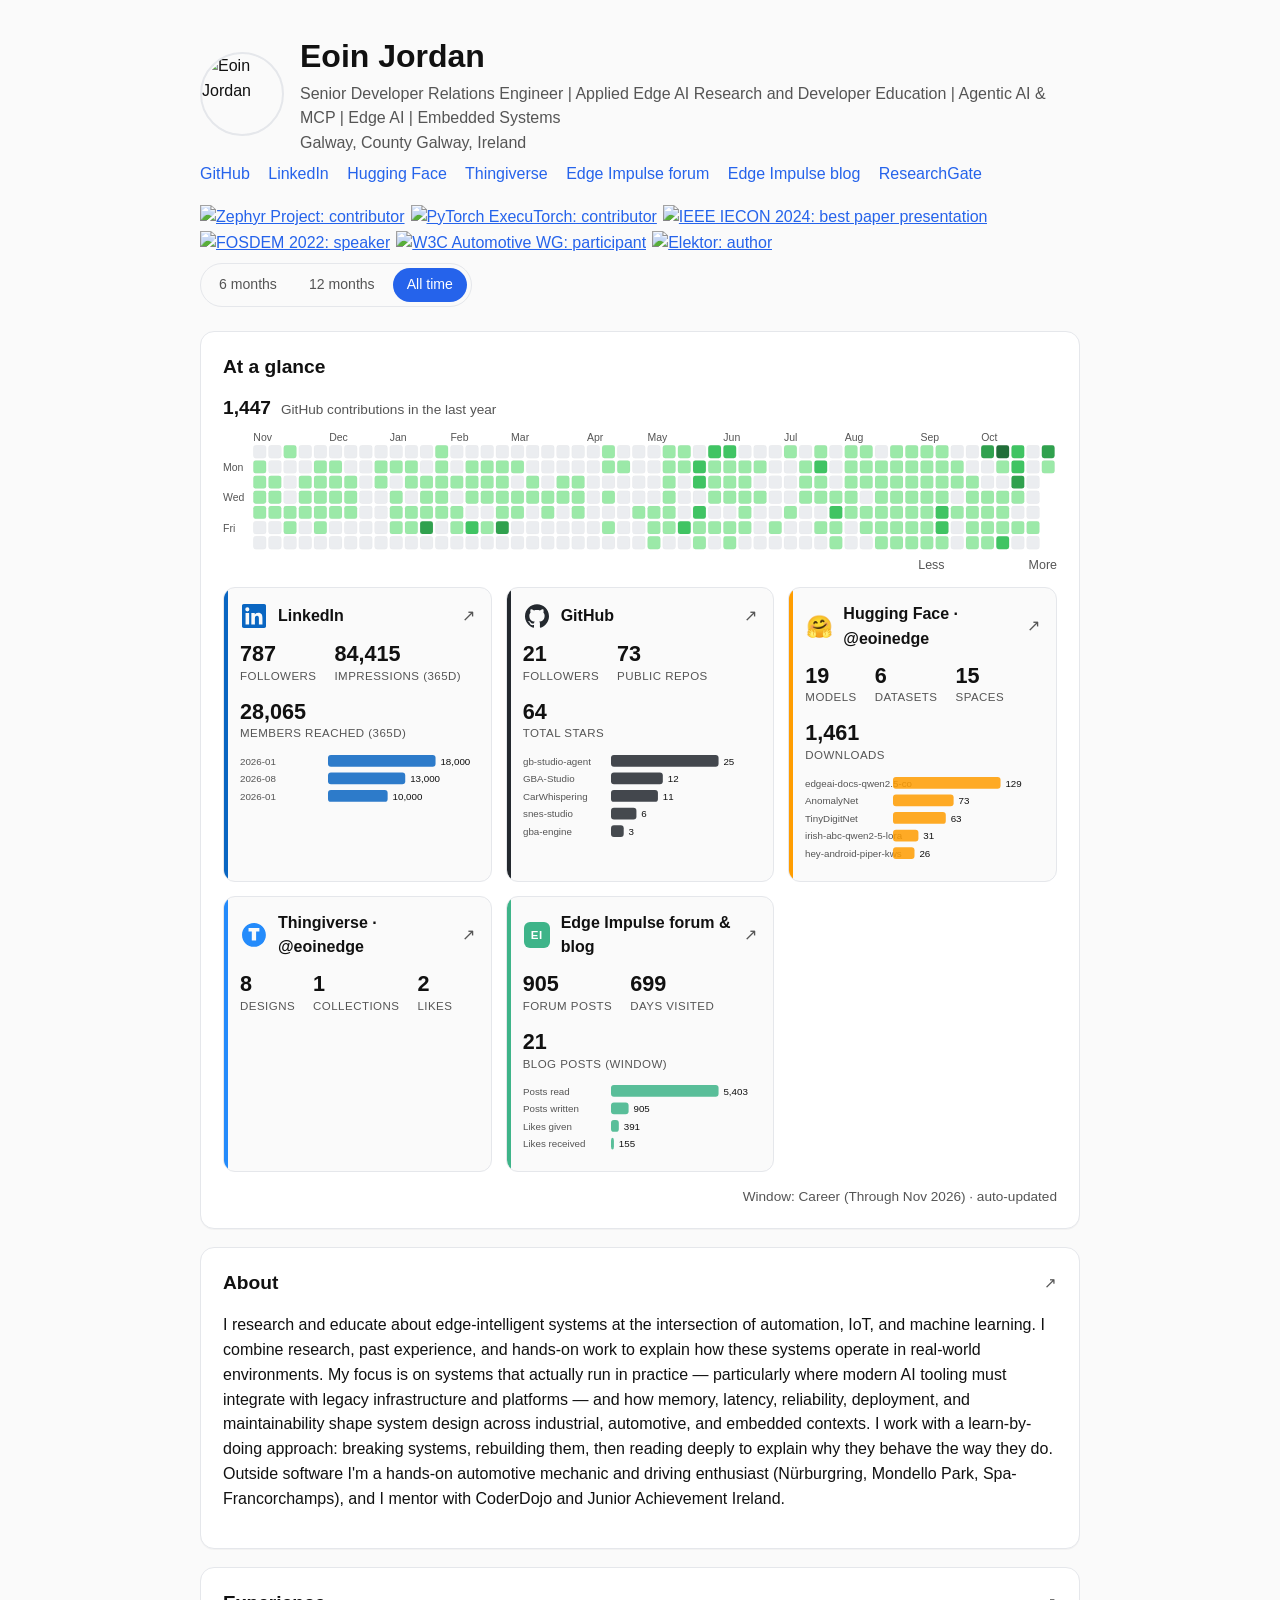
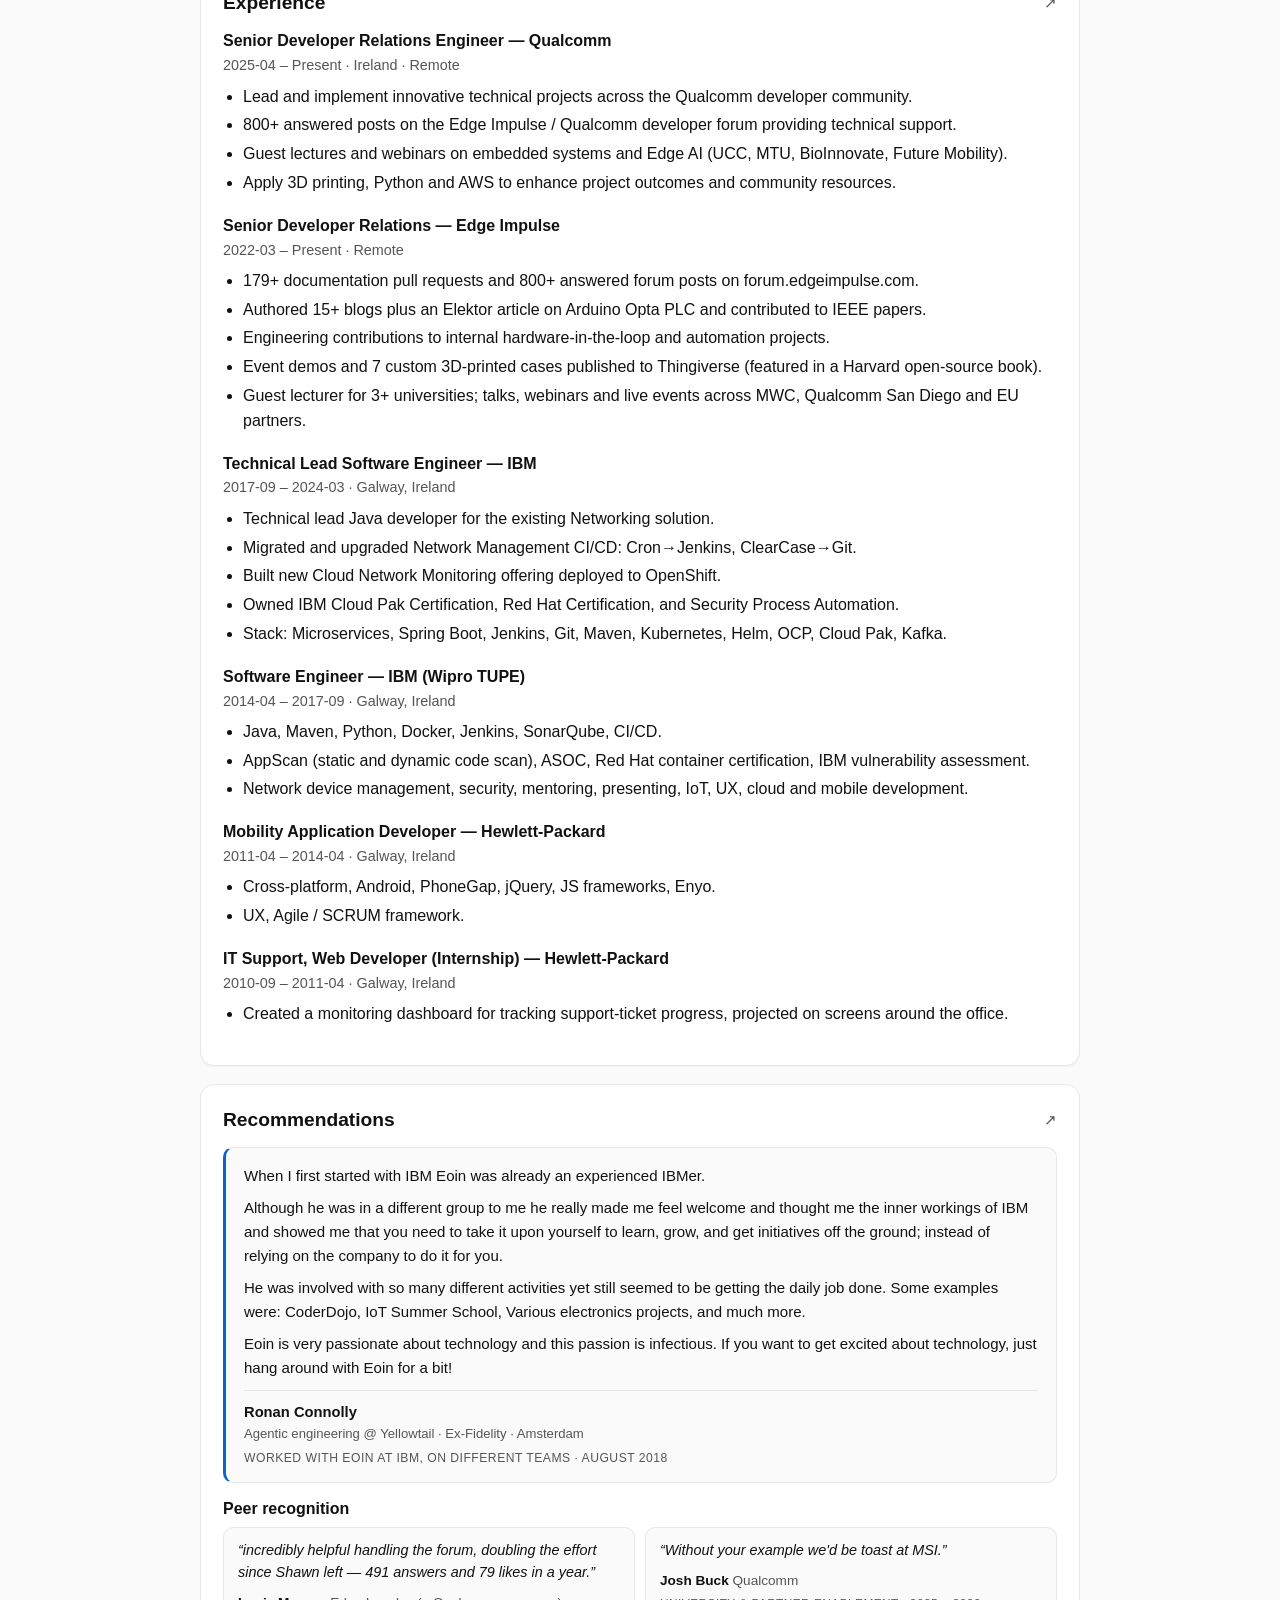
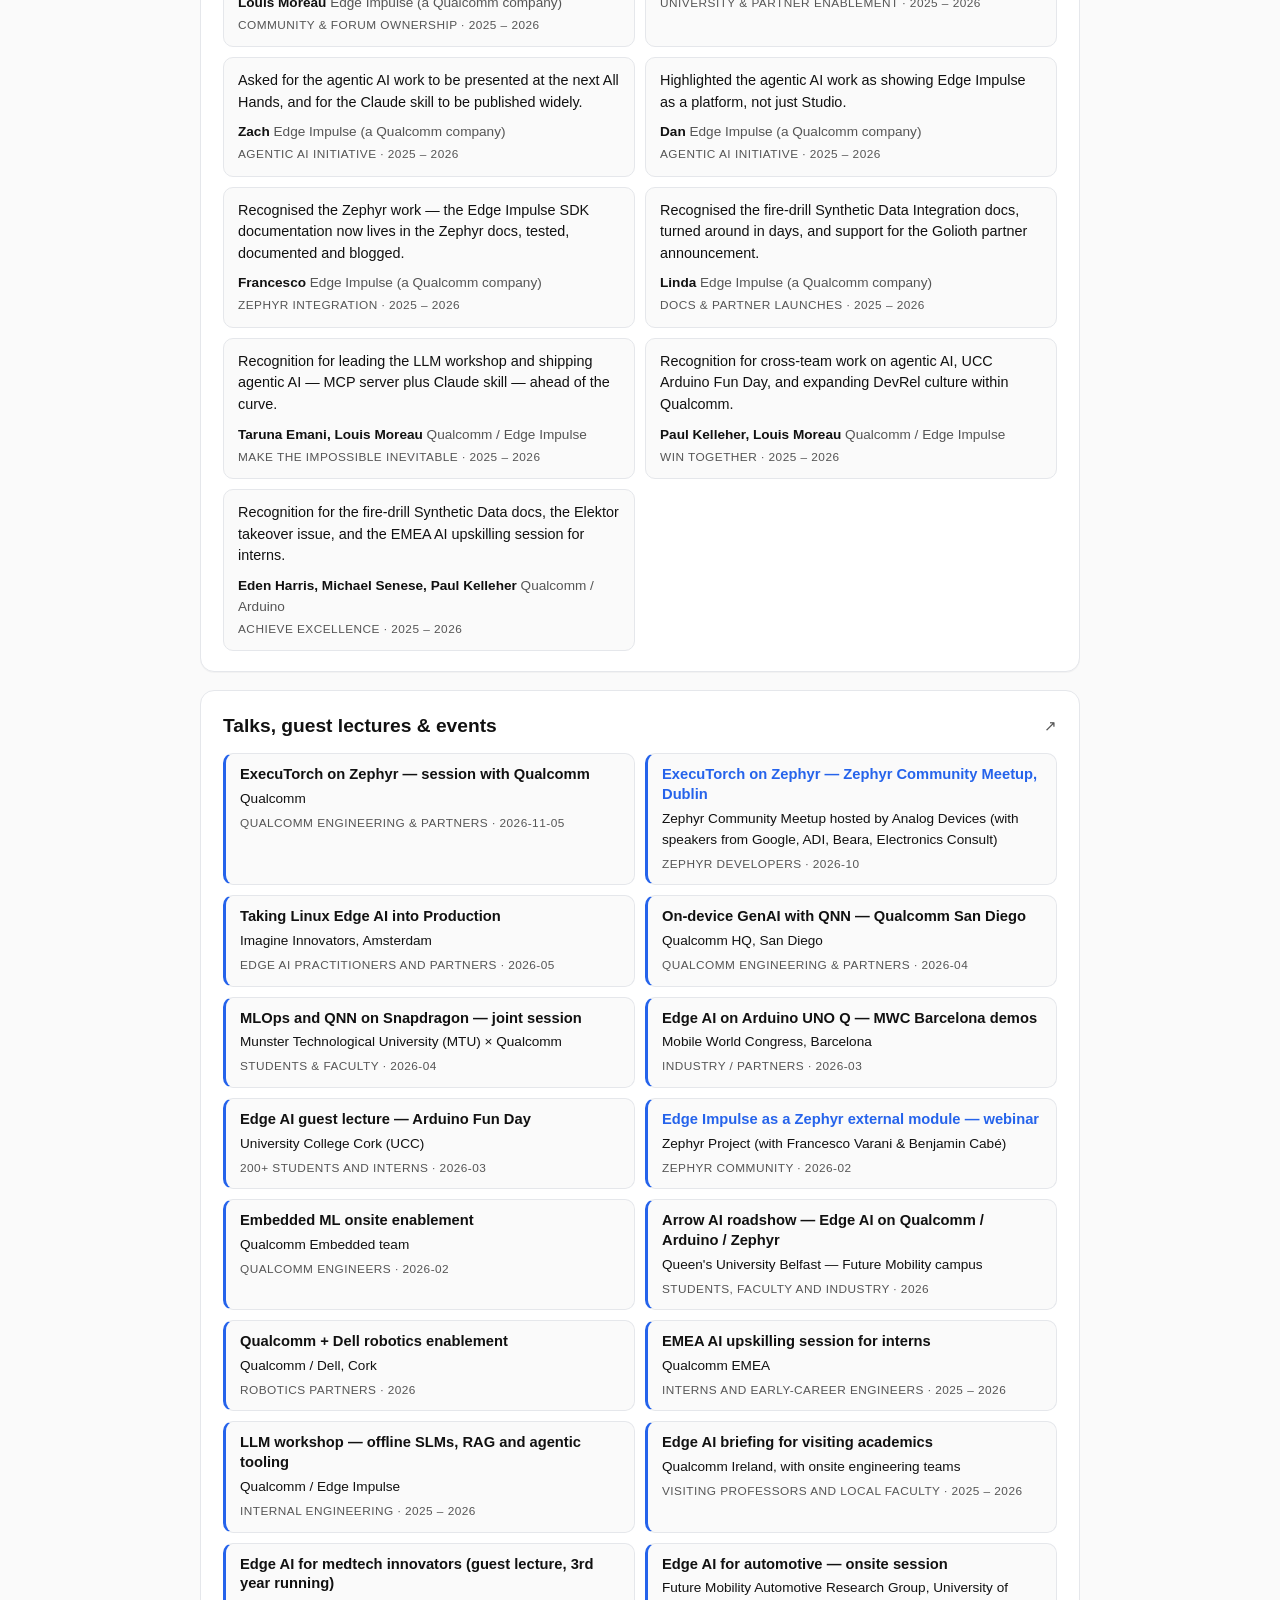
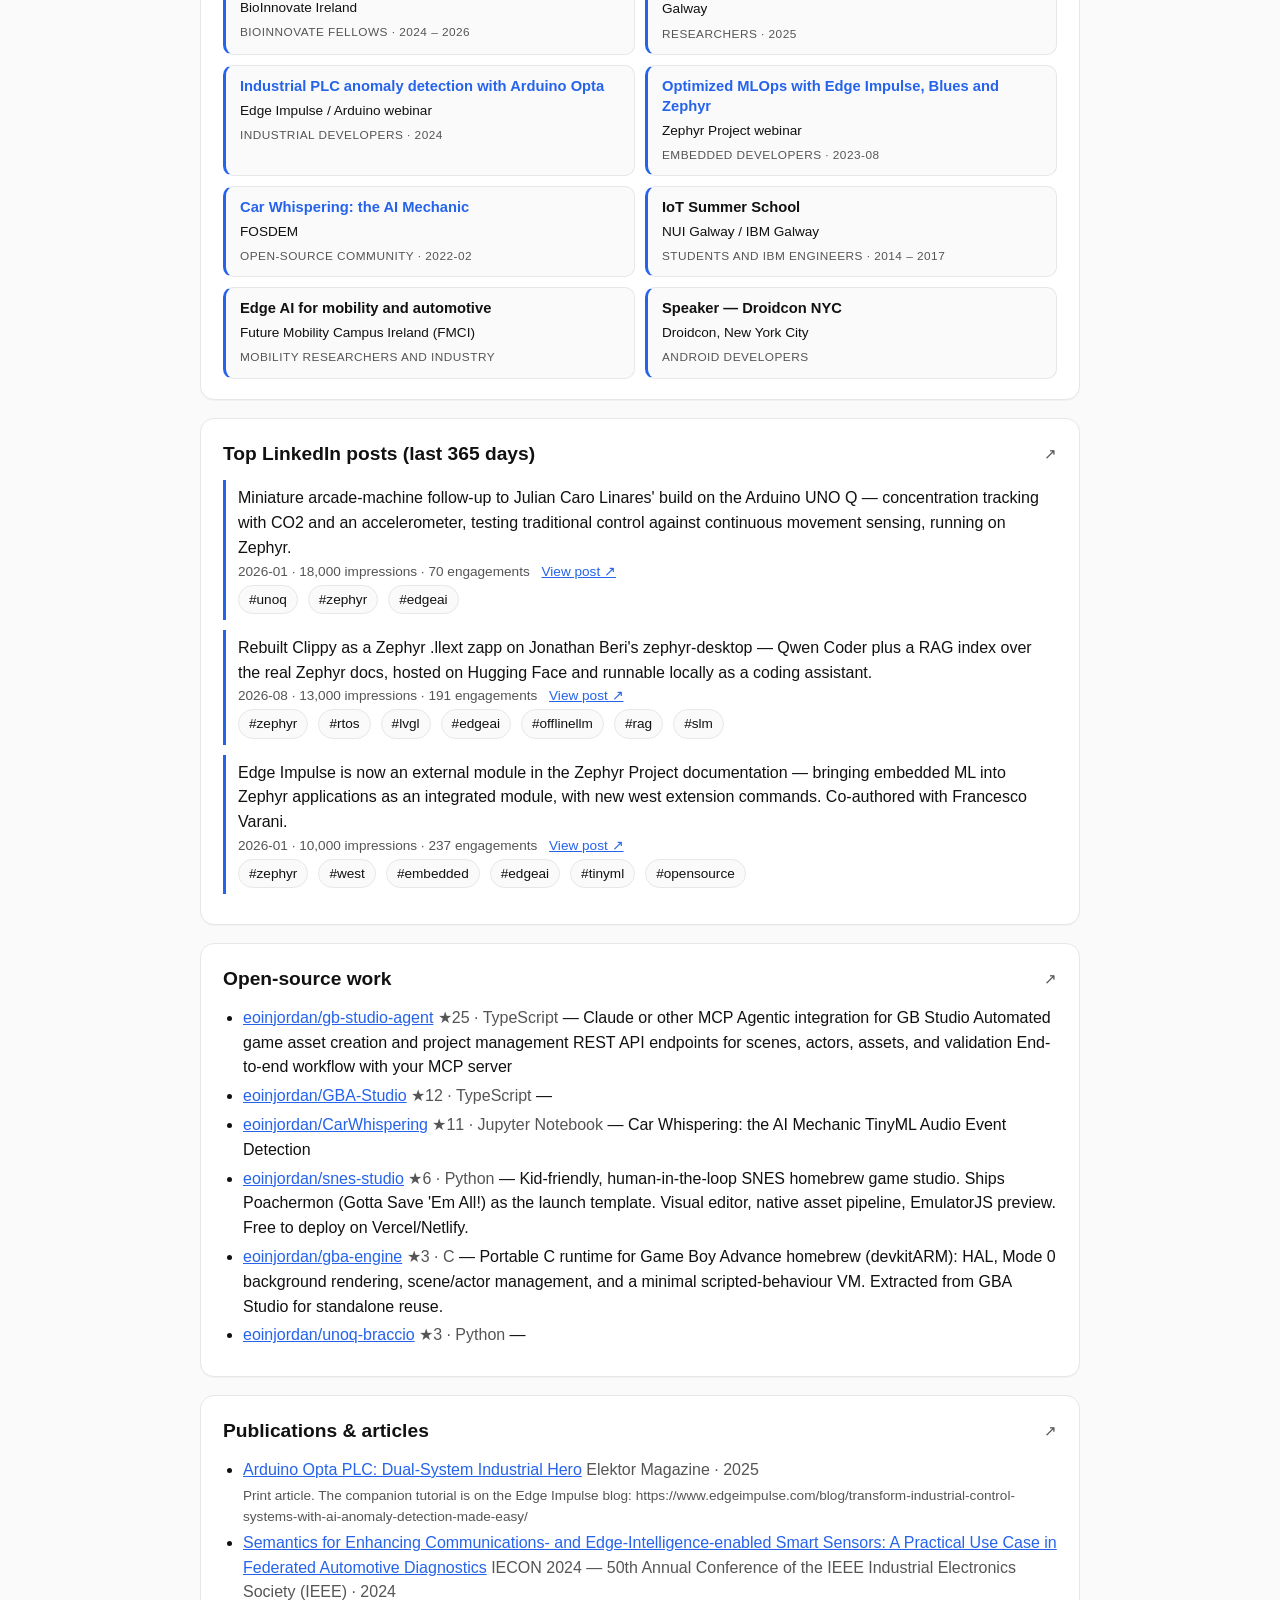
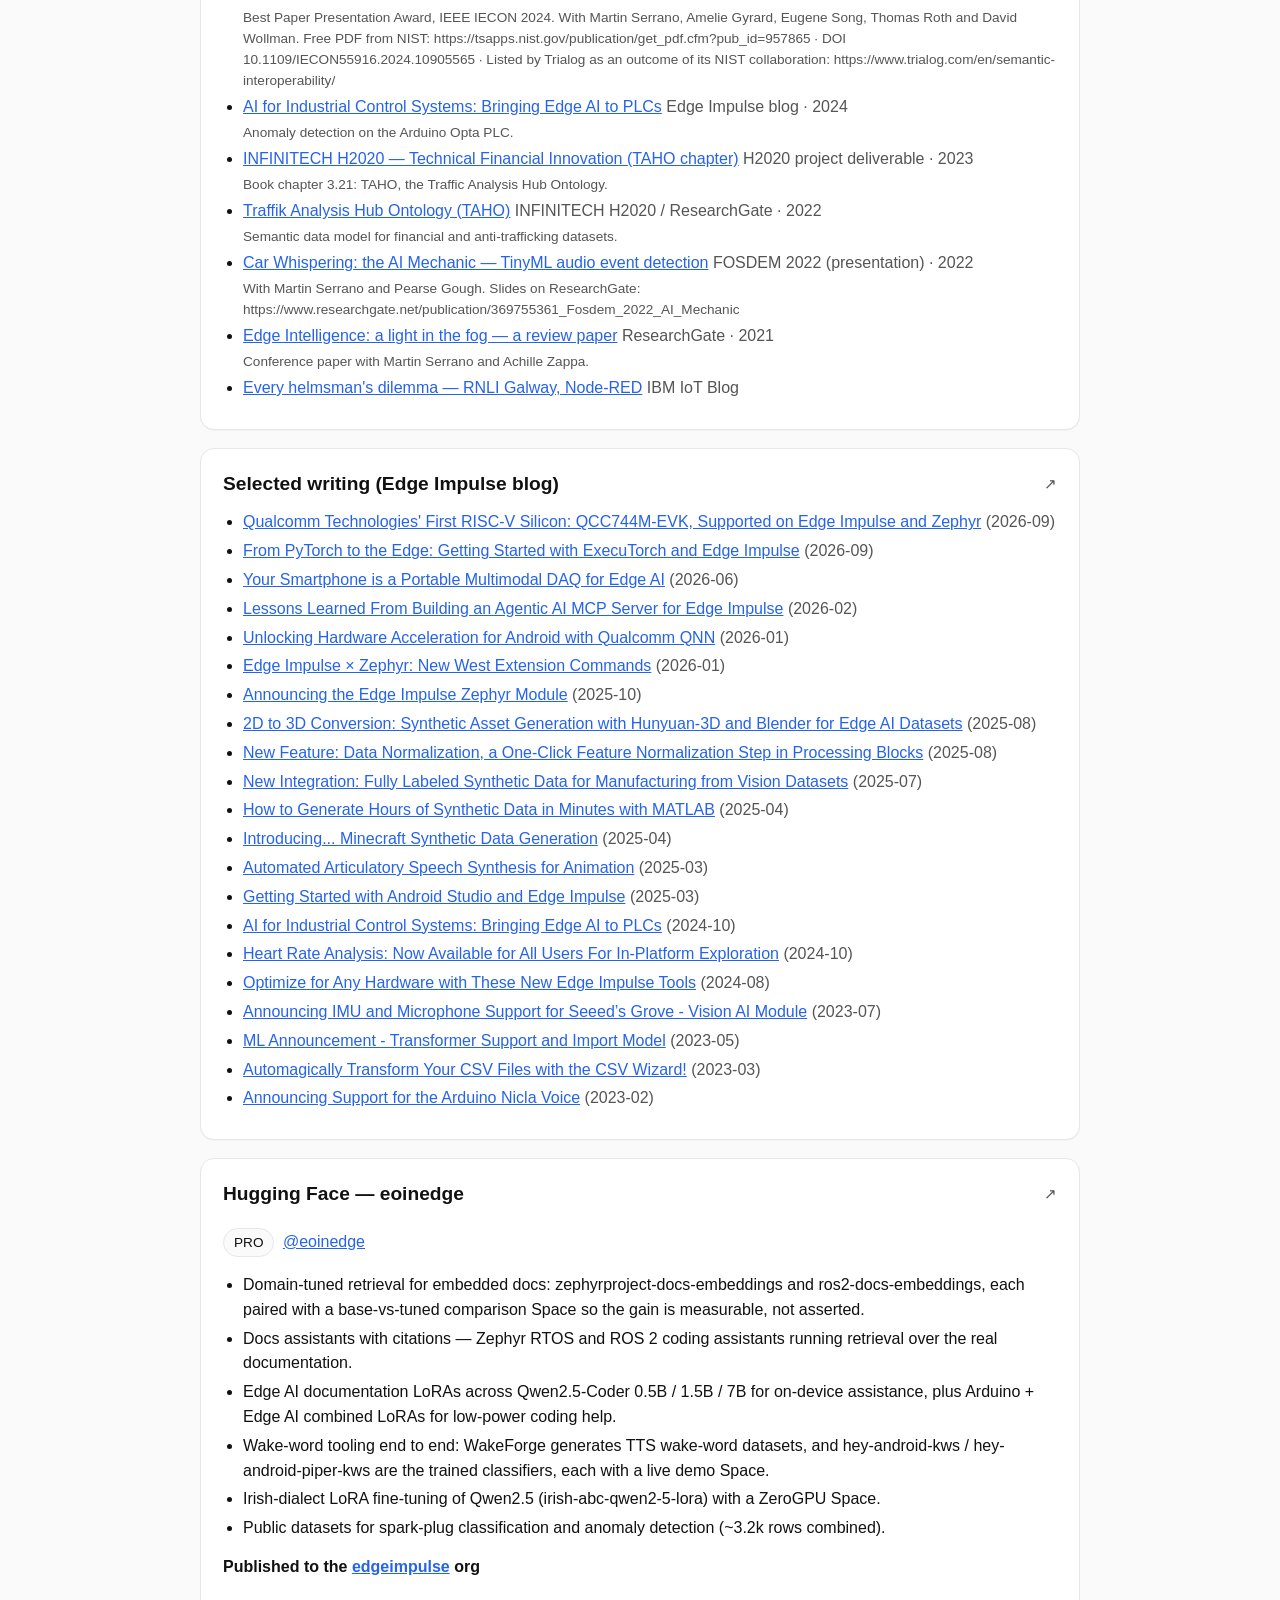
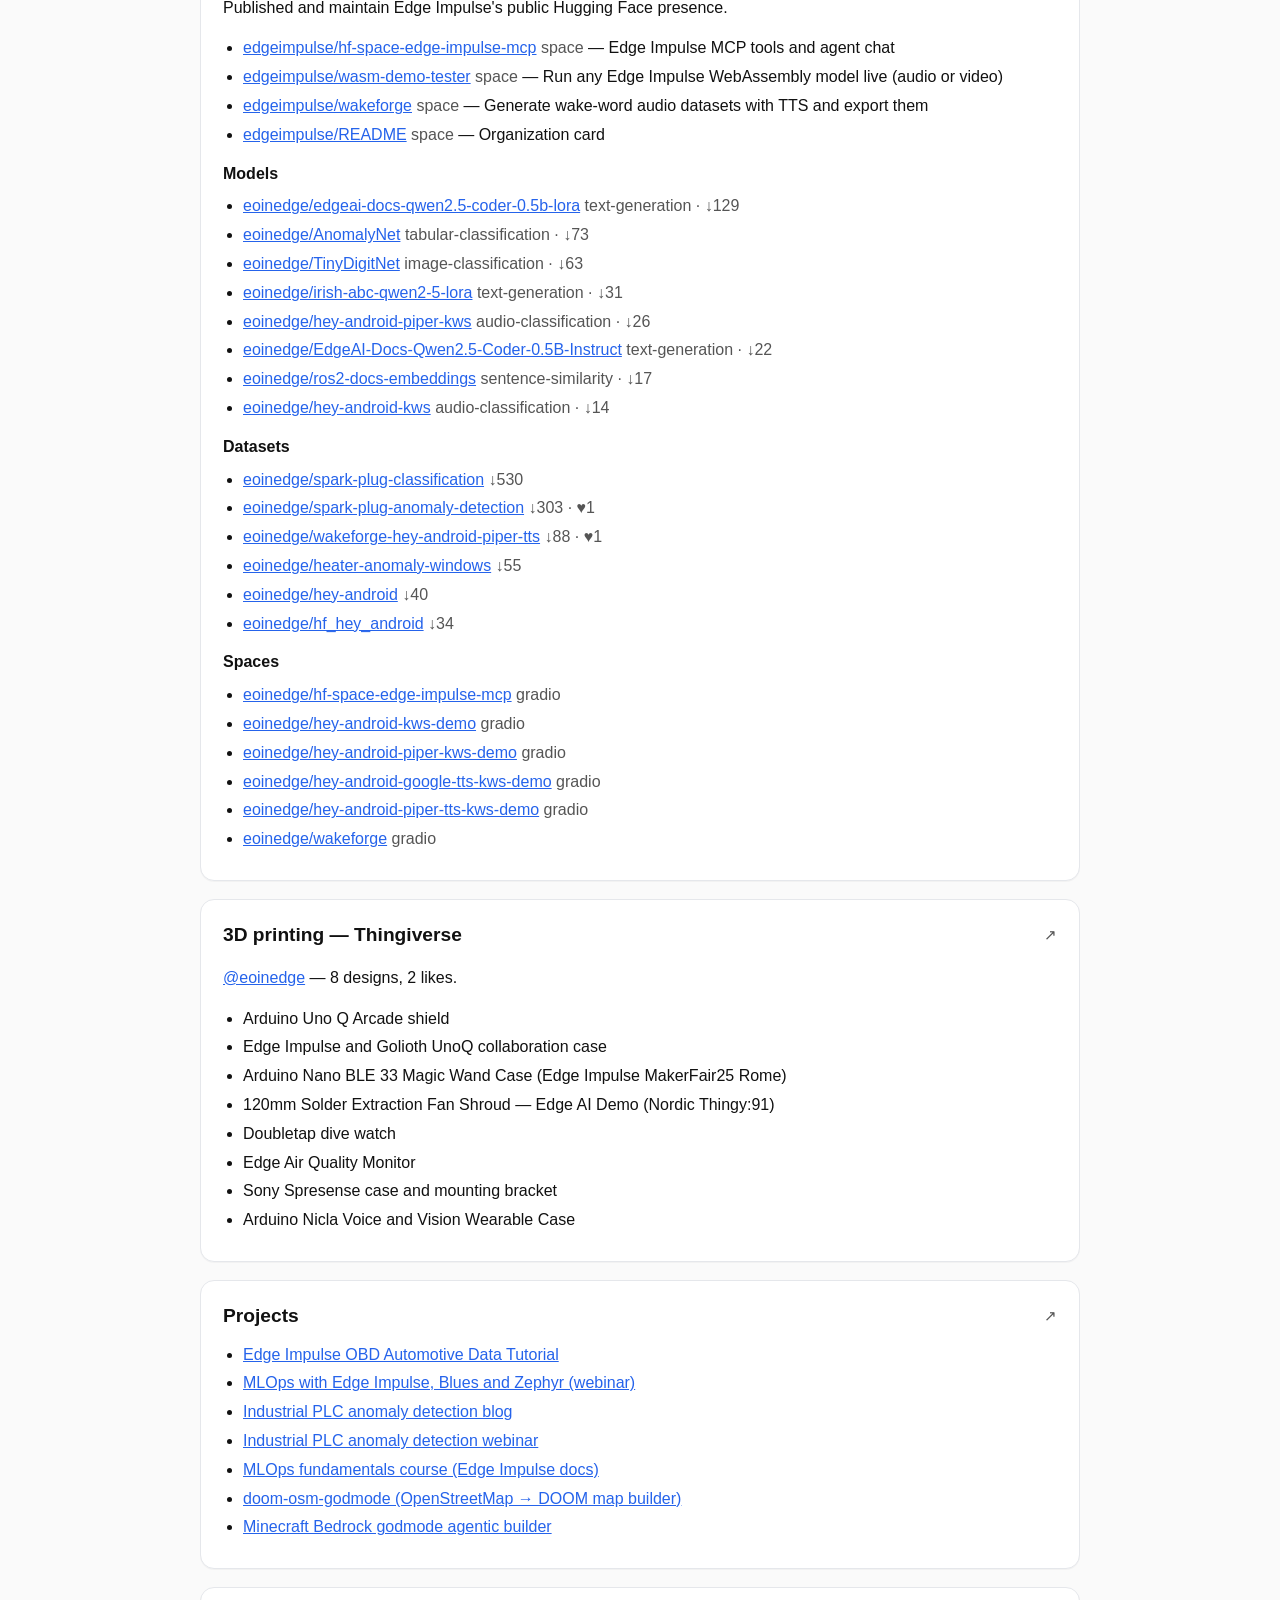
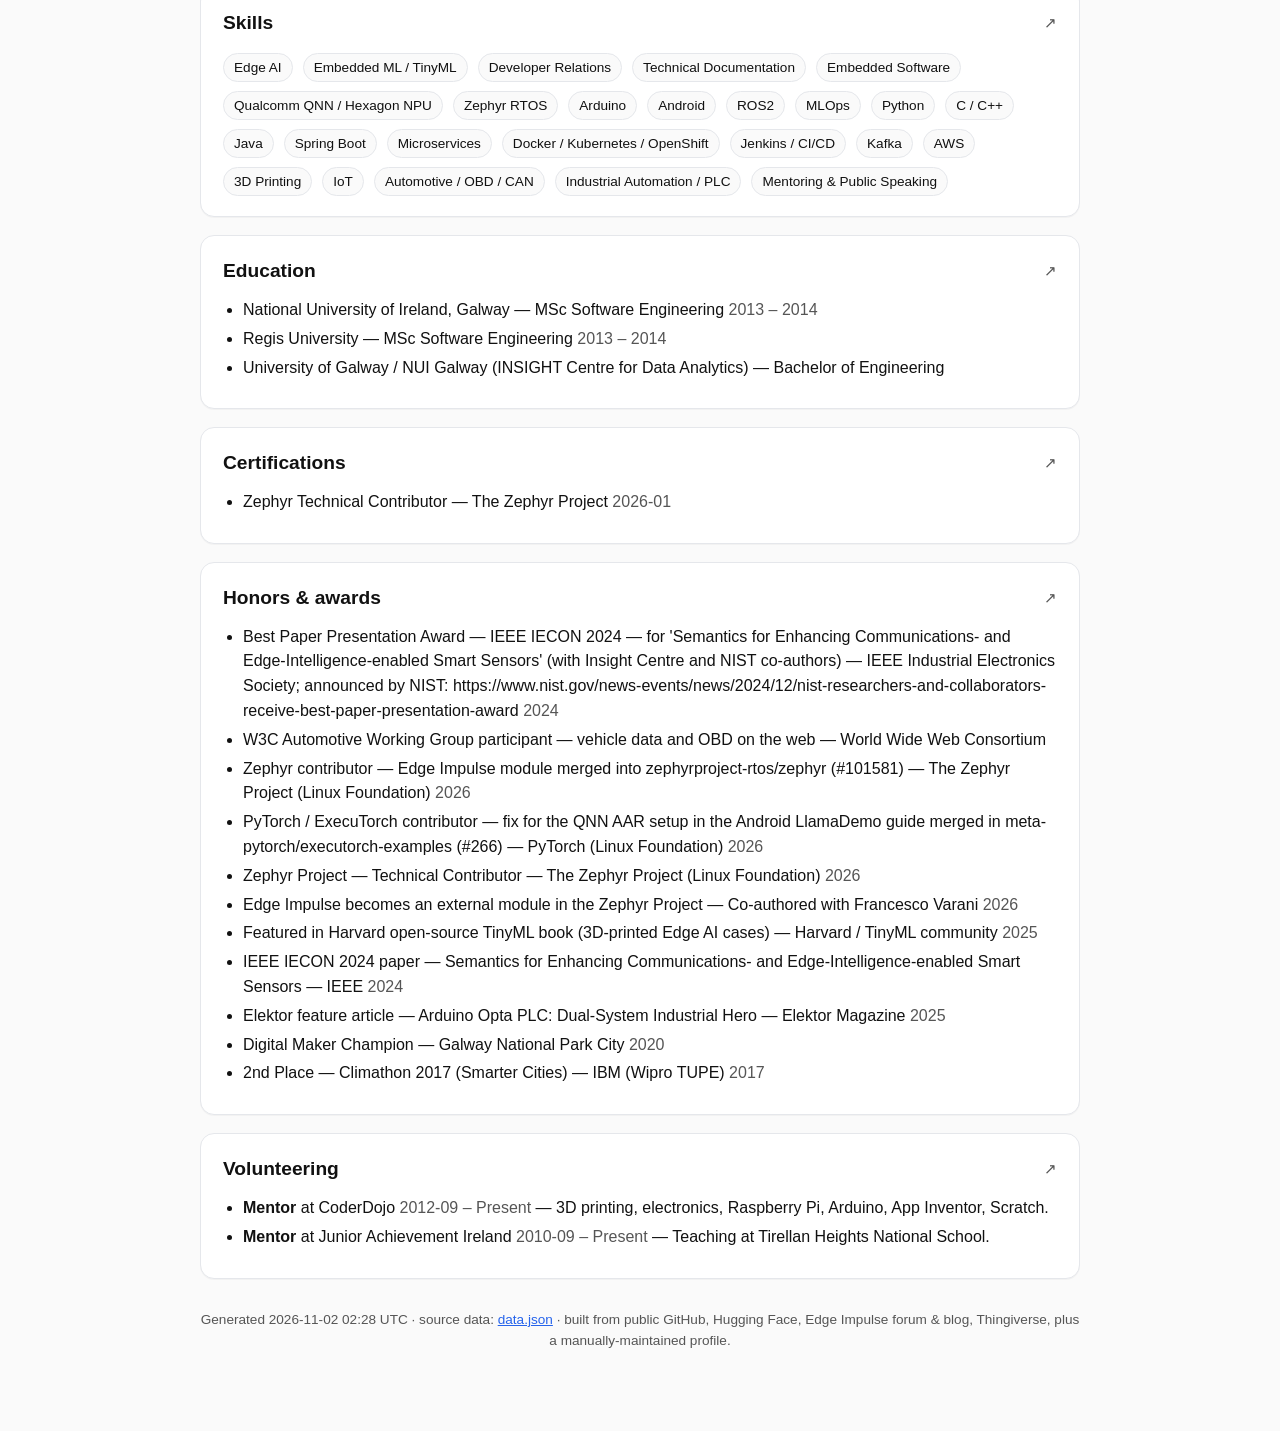
==== commit cd57f2c6: "site: W3C Automotive Working Group badge" ====
--- a/index.html
+++ b/index.html
@@ -26,12 +26,12 @@
     </div>
   </div>
   <div class="links"><a href="https://github.com/eoinjordan" rel="me noopener">GitHub</a> <a href="https://www.linkedin.com/in/eoin-jordan/" rel="me noopener">LinkedIn</a> <a href="https://huggingface.co/eoinedge" rel="me noopener">Hugging Face</a> <a href="https://www.thingiverse.com/eoinedge/designs" rel="me noopener">Thingiverse</a> <a href="https://forum.edgeimpulse.com/u/eoin" rel="me noopener">Edge Impulse forum</a> <a href="https://www.edgeimpulse.com/blog/author/eoinjordan/" rel="me noopener">Edge Impulse blog</a> <a href="https://www.researchgate.net/profile/Eoin-Jordan-4" rel="me noopener">ResearchGate</a></div>
-  <div class='badges'><a href='https://github.com/zephyrproject-rtos/zephyr/pull/101581' rel='noopener' title='Edge Impulse module merged into Zephyr'><img src='https://img.shields.io/badge/Zephyr%20Project-contributor-7929D2' alt='Zephyr Project: contributor' /></a><a href='https://github.com/meta-pytorch/executorch-examples/pull/266' rel='noopener' title='Merged in executorch-examples'><img src='https://img.shields.io/badge/PyTorch%20ExecuTorch-contributor-EE4C2C?logo=pytorch&amp;logoColor=white' alt='PyTorch ExecuTorch: contributor' /></a><a href='https://www.nist.gov/news-events/news/2024/12/nist-researchers-and-collaborators-receive-best-paper-presentation-award' rel='noopener' title='Best Paper Presentation Award, IEEE IECON 2024'><img src='https://img.shields.io/badge/IEEE%20IECON%202024-best%20paper%20presentation-00629B?logo=ieee&amp;logoColor=white' alt='IEEE IECON 2024: best paper presentation' /></a><a href='https://archive.fosdem.org/2022/schedule/event/lt_car_whispering/' rel='noopener' title='Car Whispering: the AI Mechanic'><img src='https://img.shields.io/badge/FOSDEM%202022-speaker-AB1A6C' alt='FOSDEM 2022: speaker' /></a><a href='https://www.w3.org/' rel='noopener' title='World Wide Web Consortium'><img src='https://img.shields.io/badge/W3C-member%20participant-005A9C' alt='W3C: member participant' /></a><a href='https://www.elektormagazine.com/magazine/elektor-469' rel='noopener' title='Arduino Opta PLC: Dual-System Industrial Hero'><img src='https://img.shields.io/badge/Elektor-author-2E8B57' alt='Elektor: author' /></a></div>
+  <div class='badges'><a href='https://github.com/zephyrproject-rtos/zephyr/pull/101581' rel='noopener' title='Edge Impulse module merged into Zephyr'><img src='https://img.shields.io/badge/Zephyr%20Project-contributor-7929D2' alt='Zephyr Project: contributor' /></a><a href='https://github.com/meta-pytorch/executorch-examples/pull/266' rel='noopener' title='Merged in executorch-examples'><img src='https://img.shields.io/badge/PyTorch%20ExecuTorch-contributor-EE4C2C?logo=pytorch&amp;logoColor=white' alt='PyTorch ExecuTorch: contributor' /></a><a href='https://www.nist.gov/news-events/news/2024/12/nist-researchers-and-collaborators-receive-best-paper-presentation-award' rel='noopener' title='Best Paper Presentation Award, IEEE IECON 2024'><img src='https://img.shields.io/badge/IEEE%20IECON%202024-best%20paper%20presentation-00629B?logo=ieee&amp;logoColor=white' alt='IEEE IECON 2024: best paper presentation' /></a><a href='https://archive.fosdem.org/2022/schedule/event/lt_car_whispering/' rel='noopener' title='Car Whispering: the AI Mechanic'><img src='https://img.shields.io/badge/FOSDEM%202022-speaker-AB1A6C' alt='FOSDEM 2022: speaker' /></a><a href='https://www.w3.org/groups/wg/auto/' rel='noopener' title='W3C Automotive Working Group: vehicle information services and OBD data on the web'><img src='https://img.shields.io/badge/W3C%20Automotive%20WG-participant-005A9C' alt='W3C Automotive WG: participant' /></a><a href='https://www.elektormagazine.com/magazine/elektor-469' rel='noopener' title='Arduino Opta PLC: Dual-System Industrial Hero'><img src='https://img.shields.io/badge/Elektor-author-2E8B57' alt='Elektor: author' /></a></div>
   <div class='tabs'><a class="" href="6m.html">6 months</a><a class="" href="12m.html">12 months</a><a class="on" href="index.html">All time</a></div>
 </header>
-<section><h2>At a glance</h2><div class='contrib-wrap'><div class='contrib-head'><span class='n'>1,447</span><span class='l'>GitHub contributions in the last year</span></div><style scoped></style><svg class="contrib" viewBox="0 0 715 105" width="100%" preserveAspectRatio="xMinYMin meet"><text x="26" y="10" font-size="9" fill="var(--muted)">Nov</text><text x="91" y="10" font-size="9" fill="var(--muted)">Dec</text><text x="143" y="10" font-size="9" fill="var(--muted)">Jan</text><text x="195" y="10" font-size="9" fill="var(--muted)">Feb</text><text x="247" y="10" font-size="9" fill="var(--muted)">Mar</text><text x="312" y="10" font-size="9" fill="var(--muted)">Apr</text><text x="364" y="10" font-size="9" fill="var(--muted)">May</text><text x="429" y="10" font-size="9" fill="var(--muted)">Jun</text><text x="481" y="10" font-size="9" fill="var(--muted)">Jul</text><text x="533" y="10" font-size="9" fill="var(--muted)">Aug</text><text x="598" y="10" font-size="9" fill="var(--muted)">Sep</text><text x="650" y="10" font-size="9" fill="var(--muted)">Oct</text><text x="0" y="36" font-size="9" fill="var(--muted)">Mon</text><text x="0" y="62" font-size="9" fill="var(--muted)">Wed</text><text x="0" y="88" font-size="9" fill="var(--muted)">Fri</text><rect x="26" y="14" width="11" height="11" rx="2" ry="2" class="cl-0"><title>2025-11-02 · 0 contributions</title></rect><rect x="26" y="27" width="11" height="11" rx="2" ry="2" class="cl-1"><title>2025-11-03 · 1 contribution</title></rect><rect x="26" y="40" width="11" height="11" rx="2" ry="2" class="cl-1"><title>2025-11-04 · 15 contributions</title></rect><rect x="26" y="53" width="11" height="11" rx="2" ry="2" class="cl-1"><title>2025-11-05 · 15 contributions</title></rect><rect x="26" y="66" width="11" height="11" rx="2" ry="2" class="cl-1"><title>2025-11-06 · 6 contributions</title></rect><rect x="26" y="79" width="11" height="11" rx="2" ry="2" class="cl-0"><title>2025-11-07 · 0 contributions</title></rect><rect x="26" y="92" width="11" height="11" rx="2" ry="2" class="cl-0"><title>2025-11-08 · 0 contributions</title></rect><rect x="39" y="14" width="11" height="11" rx="2" ry="2" class="cl-0"><title>2025-11-09 · 0 contributions</title></rect><rect x="39" y="27" width="11" height="11" rx="2" ry="2" class="cl-0"><title>2025-11-10 · 0 contributions</title></rect><rect x="39" y="40" width="11" height="11" rx="2" ry="2" class="cl-1"><title>2025-11-11 · 1 contribution</title></rect><rect x="39" y="53" width="11" height="11" rx="2" ry="2" class="cl-1"><title>2025-11-12 · 5 contributions</title></rect><rect x="39" y="66" width="11" height="11" rx="2" ry="2" class="cl-1"><title>2025-11-13 · 4 contributions</title></rect><rect x="39" y="79" width="11" height="11" rx="2" ry="2" class="cl-0"><title>2025-11-14 · 0 contributions</title></rect><rect x="39" y="92" width="11" height="11" rx="2" ry="2" class="cl-0"><title>2025-11-15 · 0 contributions</title></rect><rect x="52" y="14" width="11" height="11" rx="2" ry="2" class="cl-1"><title>2025-11-16 · 1 contribution</title></rect><rect x="52" y="27" width="11" height="11" rx="2" ry="2" class="cl-0"><title>2025-11-17 · 0 contributions</title></rect><rect x="52" y="40" width="11" height="11" rx="2" ry="2" class="cl-0"><title>2025-11-18 · 0 contributions</title></rect><rect x="52" y="53" width="11" height="11" rx="2" ry="2" class="cl-0"><title>2025-11-19 · 0 contributions</title></rect><rect x="52" y="66" width="11" height="11" rx="2" ry="2" class="cl-1"><title>2025-11-20 · 6 contributions</title></rect><rect x="52" y="79" width="11" height="11" rx="2" ry="2" class="cl-1"><title>2025-11-21 · 2 contributions</title></rect><rect x="52" y="92" width="11" height="11" rx="2" ry="2" class="cl-0"><title>2025-11-22 · 0 contributions</title></rect><rect x="65" y="14" width="11" height="11" rx="2" ry="2" class="cl-0"><title>2025-11-23 · 0 contributions</title></rect><rect x="65" y="27" width="11" height="11" rx="2" ry="2" class="cl-0"><title>2025-11-24 · 0 contributions</title></rect><rect x="65" y="40" width="11" height="11" rx="2" ry="2" class="cl-1"><title>2025-11-25 · 4 contributions</title></rect><rect x="65" y="53" width="11" height="11" rx="2" ry="2" class="cl-1"><title>2025-11-26 · 6 contributions</title></rect><rect x="65" y="66" width="11" height="11" rx="2" ry="2" class="cl-1"><title>2025-11-27 · 9 contributions</title></rect><rect x="65" y="79" width="11" height="11" rx="2" ry="2" class="cl-0"><title>2025-11-28 · 0 contributions</title></rect><rect x="65" y="92" width="11" height="11" rx="2" ry="2" class="cl-0"><title>2025-11-29 · 0 contributions</title></rect><rect x="78" y="14" width="11" height="11" rx="2" ry="2" class="cl-0"><title>2025-11-30 · 0 contributions</title></rect><rect x="78" y="27" width="11" height="11" rx="2" ry="2" class="cl-1"><title>2025-12-01 · 1 contribution</title></rect><rect x="78" y="40" width="11" height="11" rx="2" ry="2" class="cl-1"><title>2025-12-02 · 1 contribution</title></rect><rect x="78" y="53" width="11" height="11" rx="2" ry="2" class="cl-1"><title>2025-12-03 · 2 contributions</title></rect><rect x="78" y="66" width="11" height="11" rx="2" ry="2" class="cl-1"><title>2025-12-04 · 1 contribution</title></rect><rect x="78" y="79" width="11" height="11" rx="2" ry="2" class="cl-1"><title>2025-12-05 · 14 contributions</title></rect><rect x="78" y="92" width="11" height="11" rx="2" ry="2" class="cl-0"><title>2025-12-06 · 0 contributions</title></rect><rect x="91" y="14" width="11" height="11" rx="2" ry="2" class="cl-0"><title>2025-12-07 · 0 contributions</title></rect><rect x="91" y="27" width="11" height="11" rx="2" ry="2" class="cl-1"><title>2025-12-08 · 9 contributions</title></rect><rect x="91" y="40" width="11" height="11" rx="2" ry="2" class="cl-1"><title>2025-12-09 · 10 contributions</title></rect><rect x="91" y="53" width="11" height="11" rx="2" ry="2" class="cl-1"><title>2025-12-10 · 6 contributions</title></rect><rect x="91" y="66" width="11" height="11" rx="2" ry="2" class="cl-1"><title>2025-12-11 · 4 contributions</title></rect><rect x="91" y="79" width="11" height="11" rx="2" ry="2" class="cl-0"><title>2025-12-12 · 0 contributions</title></rect><rect x="91" y="92" width="11" height="11" rx="2" ry="2" class="cl-0"><title>2025-12-13 · 0 contributions</title></rect><rect x="104" y="14" width="11" height="11" rx="2" ry="2" class="cl-0"><title>2025-12-14 · 0 contributions</title></rect><rect x="104" y="27" width="11" height="11" rx="2" ry="2" class="cl-0"><title>2025-12-15 · 0 contributions</title></rect><rect x="104" y="40" width="11" height="11" rx="2" ry="2" class="cl-1"><title>2025-12-16 · 1 contribution</title></rect><rect x="104" y="53" width="11" height="11" rx="2" ry="2" class="cl-1"><title>2025-12-17 · 3 contributions</title></rect><rect x="104" y="66" width="11" height="11" rx="2" ry="2" class="cl-1"><title>2025-12-18 · 3 contributions</title></rect><rect x="104" y="79" width="11" height="11" rx="2" ry="2" class="cl-0"><title>2025-12-19 · 0 contributions</title></rect><rect x="104" y="92" width="11" height="11" rx="2" ry="2" class="cl-0"><title>2025-12-20 · 0 contributions</title></rect><rect x="117" y="14" width="11" height="11" rx="2" ry="2" class="cl-0"><title>2025-12-21 · 0 contributions</title></rect><rect x="117" y="27" width="11" height="11" rx="2" ry="2" class="cl-0"><title>2025-12-22 · 0 contributions</title></rect><rect x="117" y="40" width="11" height="11" rx="2" ry="2" class="cl-0"><title>2025-12-23 · 0 contributions</title></rect><rect x="117" y="53" width="11" height="11" rx="2" ry="2" class="cl-0"><title>2025-12-24 · 0 contributions</title></rect><rect x="117" y="66" width="11" height="11" rx="2" ry="2" class="cl-0"><title>2025-12-25 · 0 contributions</title></rect><rect x="117" y="79" width="11" height="11" rx="2" ry="2" class="cl-0"><title>2025-12-26 · 0 contributions</title></rect><rect x="117" y="92" width="11" height="11" rx="2" ry="2" class="cl-0"><title>2025-12-27 · 0 contributions</title></rect><rect x="130" y="14" width="11" height="11" rx="2" ry="2" class="cl-0"><title>2025-12-28 · 0 contributions</title></rect><rect x="130" y="27" width="11" height="11" rx="2" ry="2" class="cl-1"><title>2025-12-29 · 1 contribution</title></rect><rect x="130" y="40" width="11" height="11" rx="2" ry="2" class="cl-1"><title>2025-12-30 · 2 contributions</title></rect><rect x="130" y="53" width="11" height="11" rx="2" ry="2" class="cl-0"><title>2025-12-31 · 0 contributions</title></rect><rect x="130" y="66" width="11" height="11" rx="2" ry="2" class="cl-0"><title>2026-01-01 · 0 contributions</title></rect><rect x="130" y="79" width="11" height="11" rx="2" ry="2" class="cl-0"><title>2026-01-02 · 0 contributions</title></rect><rect x="130" y="92" width="11" height="11" rx="2" ry="2" class="cl-0"><title>2026-01-03 · 0 contributions</title></rect><rect x="143" y="14" width="11" height="11" rx="2" ry="2" class="cl-0"><title>2026-01-04 · 0 contributions</title></rect><rect x="143" y="27" width="11" height="11" rx="2" ry="2" class="cl-1"><title>2026-01-05 · 2 contributions</title></rect><rect x="143" y="40" width="11" height="11" rx="2" ry="2" class="cl-0"><title>2026-01-06 · 0 contributions</title></rect><rect x="143" y="53" width="11" height="11" rx="2" ry="2" class="cl-1"><title>2026-01-07 · 1 contribution</title></rect><rect x="143" y="66" width="11" height="11" rx="2" ry="2" class="cl-1"><title>2026-01-08 · 7 contributions</title></rect><rect x="143" y="79" width="11" height="11" rx="2" ry="2" class="cl-1"><title>2026-01-09 · 2 contributions</title></rect><rect x="143" y="92" width="11" height="11" rx="2" ry="2" class="cl-0"><title>2026-01-10 · 0 contributions</title></rect><rect x="156" y="14" width="11" height="11" rx="2" ry="2" class="cl-0"><title>2026-01-11 · 0 contributions</title></rect><rect x="156" y="27" width="11" height="11" rx="2" ry="2" class="cl-1"><title>2026-01-12 · 6 contributions</title></rect><rect x="156" y="40" width="11" height="11" rx="2" ry="2" class="cl-1"><title>2026-01-13 · 6 contributions</title></rect><rect x="156" y="53" width="11" height="11" rx="2" ry="2" class="cl-0"><title>2026-01-14 · 0 contributions</title></rect><rect x="156" y="66" width="11" height="11" rx="2" ry="2" class="cl-1"><title>2026-01-15 · 2 contributions</title></rect><rect x="156" y="79" width="11" height="11" rx="2" ry="2" class="cl-1"><title>2026-01-16 · 1 contribution</title></rect><rect x="156" y="92" width="11" height="11" rx="2" ry="2" class="cl-0"><title>2026-01-17 · 0 contributions</title></rect><rect x="169" y="14" width="11" height="11" rx="2" ry="2" class="cl-0"><title>2026-01-18 · 0 contributions</title></rect><rect x="169" y="27" width="11" height="11" rx="2" ry="2" class="cl-0"><title>2026-01-19 · 0 contributions</title></rect><rect x="169" y="40" width="11" height="11" rx="2" ry="2" class="cl-1"><title>2026-01-20 · 2 contributions</title></rect><rect x="169" y="53" width="11" height="11" rx="2" ry="2" class="cl-1"><title>2026-01-21 · 6 contributions</title></rect><rect x="169" y="66" width="11" height="11" rx="2" ry="2" class="cl-1"><title>2026-01-22 · 9 contributions</title></rect><rect x="169" y="79" width="11" height="11" rx="2" ry="2" class="cl-3"><title>2026-01-23 · 39 contributions</title></rect><rect x="169" y="92" width="11" height="11" rx="2" ry="2" class="cl-0"><title>2026-01-24 · 0 contributions</title></rect><rect x="182" y="14" width="11" height="11" rx="2" ry="2" class="cl-1"><title>2026-01-25 · 7 contributions</title></rect><rect x="182" y="27" width="11" height="11" rx="2" ry="2" class="cl-1"><title>2026-01-26 · 10 contributions</title></rect><rect x="182" y="40" width="11" height="11" rx="2" ry="2" class="cl-1"><title>2026-01-27 · 4 contributions</title></rect><rect x="182" y="53" width="11" height="11" rx="2" ry="2" class="cl-1"><title>2026-01-28 · 5 contributions</title></rect><rect x="182" y="66" width="11" height="11" rx="2" ry="2" class="cl-1"><title>2026-01-29 · 4 contributions</title></rect><rect x="182" y="79" width="11" height="11" rx="2" ry="2" class="cl-0"><title>2026-01-30 · 0 contributions</title></rect><rect x="182" y="92" width="11" height="11" rx="2" ry="2" class="cl-0"><title>2026-01-31 · 0 contributions</title></rect><rect x="195" y="14" width="11" height="11" rx="2" ry="2" class="cl-0"><title>2026-02-01 · 0 contributions</title></rect><rect x="195" y="27" width="11" height="11" rx="2" ry="2" class="cl-0"><title>2026-02-02 · 0 contributions</title></rect><rect x="195" y="40" width="11" height="11" rx="2" ry="2" class="cl-1"><title>2026-02-03 · 3 contributions</title></rect><rect x="195" y="53" width="11" height="11" rx="2" ry="2" class="cl-0"><title>2026-02-04 · 0 contributions</title></rect><rect x="195" y="66" width="11" height="11" rx="2" ry="2" class="cl-1"><title>2026-02-05 · 9 contributions</title></rect><rect x="195" y="79" width="11" height="11" rx="2" ry="2" class="cl-1"><title>2026-02-06 · 14 contributions</title></rect><rect x="195" y="92" width="11" height="11" rx="2" ry="2" class="cl-0"><title>2026-02-07 · 0 contributions</title></rect><rect x="208" y="14" width="11" height="11" rx="2" ry="2" class="cl-0"><title>2026-02-08 · 0 contributions</title></rect><rect x="208" y="27" width="11" height="11" rx="2" ry="2" class="cl-1"><title>2026-02-09 · 1 contribution</title></rect><rect x="208" y="40" width="11" height="11" rx="2" ry="2" class="cl-1"><title>2026-02-10 · 14 contributions</title></rect><rect x="208" y="53" width="11" height="11" rx="2" ry="2" class="cl-1"><title>2026-02-11 · 10 contributions</title></rect><rect x="208" y="66" width="11" height="11" rx="2" ry="2" class="cl-0"><title>2026-02-12 · 0 contributions</title></rect><rect x="208" y="79" width="11" height="11" rx="2" ry="2" class="cl-2"><title>2026-02-13 · 25 contributions</title></rect><rect x="208" y="92" width="11" height="11" rx="2" ry="2" class="cl-0"><title>2026-02-14 · 0 contributions</title></rect><rect x="221" y="14" width="11" height="11" rx="2" ry="2" class="cl-0"><title>2026-02-15 · 0 contributions</title></rect><rect x="221" y="27" width="11" height="11" rx="2" ry="2" class="cl-1"><title>2026-02-16 · 3 contributions</title></rect><rect x="221" y="40" width="11" height="11" rx="2" ry="2" class="cl-1"><title>2026-02-17 · 1 contribution</title></rect><rect x="221" y="53" width="11" height="11" rx="2" ry="2" class="cl-1"><title>2026-02-18 · 7 contributions</title></rect><rect x="221" y="66" width="11" height="11" rx="2" ry="2" class="cl-0"><title>2026-02-19 · 0 contributions</title></rect><rect x="221" y="79" width="11" height="11" rx="2" ry="2" class="cl-1"><title>2026-02-20 · 8 contributions</title></rect><rect x="221" y="92" width="11" height="11" rx="2" ry="2" class="cl-0"><title>2026-02-21 · 0 contributions</title></rect><rect x="234" y="14" width="11" height="11" rx="2" ry="2" class="cl-0"><title>2026-02-22 · 0 contributions</title></rect><rect x="234" y="27" width="11" height="11" rx="2" ry="2" class="cl-1"><title>2026-02-23 · 2 contributions</title></rect><rect x="234" y="40" width="11" height="11" rx="2" ry="2" class="cl-1"><title>2026-02-24 · 3 contributions</title></rect><rect x="234" y="53" width="11" height="11" rx="2" ry="2" class="cl-1"><title>2026-02-25 · 4 contributions</title></rect><rect x="234" y="66" width="11" height="11" rx="2" ry="2" class="cl-1"><title>2026-02-26 · 15 contributions</title></rect><rect x="234" y="79" width="11" height="11" rx="2" ry="2" class="cl-3"><title>2026-02-27 · 35 contributions</title></rect><rect x="234" y="92" width="11" height="11" rx="2" ry="2" class="cl-0"><title>2026-02-28 · 0 contributions</title></rect><rect x="247" y="14" width="11" height="11" rx="2" ry="2" class="cl-0"><title>2026-03-01 · 0 contributions</title></rect><rect x="247" y="27" width="11" height="11" rx="2" ry="2" class="cl-1"><title>2026-03-02 · 1 contribution</title></rect><rect x="247" y="40" width="11" height="11" rx="2" ry="2" class="cl-0"><title>2026-03-03 · 0 contributions</title></rect><rect x="247" y="53" width="11" height="11" rx="2" ry="2" class="cl-1"><title>2026-03-04 · 9 contributions</title></rect><rect x="247" y="66" width="11" height="11" rx="2" ry="2" class="cl-1"><title>2026-03-05 · 2 contributions</title></rect><rect x="247" y="79" width="11" height="11" rx="2" ry="2" class="cl-0"><title>2026-03-06 · 0 contributions</title></rect><rect x="247" y="92" width="11" height="11" rx="2" ry="2" class="cl-0"><title>2026-03-07 · 0 contributions</title></rect><rect x="260" y="14" width="11" height="11" rx="2" ry="2" class="cl-0"><title>2026-03-08 · 0 contributions</title></rect><rect x="260" y="27" width="11" height="11" rx="2" ry="2" class="cl-0"><title>2026-03-09 · 0 contributions</title></rect><rect x="260" y="40" width="11" height="11" rx="2" ry="2" class="cl-1"><title>2026-03-10 · 4 contributions</title></rect><rect x="260" y="53" width="11" height="11" rx="2" ry="2" class="cl-1"><title>2026-03-11 · 6 contributions</title></rect><rect x="260" y="66" width="11" height="11" rx="2" ry="2" class="cl-0"><title>2026-03-12 · 0 contributions</title></rect><rect x="260" y="79" width="11" height="11" rx="2" ry="2" class="cl-0"><title>2026-03-13 · 0 contributions</title></rect><rect x="260" y="92" width="11" height="11" rx="2" ry="2" class="cl-0"><title>2026-03-14 · 0 contributions</title></rect><rect x="273" y="14" width="11" height="11" rx="2" ry="2" class="cl-0"><title>2026-03-15 · 0 contributions</title></rect><rect x="273" y="27" width="11" height="11" rx="2" ry="2" class="cl-0"><title>2026-03-16 · 0 contributions</title></rect><rect x="273" y="40" width="11" height="11" rx="2" ry="2" class="cl-0"><title>2026-03-17 · 0 contributions</title></rect><rect x="273" y="53" width="11" height="11" rx="2" ry="2" class="cl-1"><title>2026-03-18 · 3 contributions</title></rect><rect x="273" y="66" width="11" height="11" rx="2" ry="2" class="cl-1"><title>2026-03-19 · 1 contribution</title></rect><rect x="273" y="79" width="11" height="11" rx="2" ry="2" class="cl-0"><title>2026-03-20 · 0 contributions</title></rect><rect x="273" y="92" width="11" height="11" rx="2" ry="2" class="cl-0"><title>2026-03-21 · 0 contributions</title></rect><rect x="286" y="14" width="11" height="11" rx="2" ry="2" class="cl-0"><title>2026-03-22 · 0 contributions</title></rect><rect x="286" y="27" width="11" height="11" rx="2" ry="2" class="cl-0"><title>2026-03-23 · 0 contributions</title></rect><rect x="286" y="40" width="11" height="11" rx="2" ry="2" class="cl-1"><title>2026-03-24 · 2 contributions</title></rect><rect x="286" y="53" width="11" height="11" rx="2" ry="2" class="cl-1"><title>2026-03-25 · 5 contributions</title></rect><rect x="286" y="66" width="11" height="11" rx="2" ry="2" class="cl-0"><title>2026-03-26 · 0 contributions</title></rect><rect x="286" y="79" width="11" height="11" rx="2" ry="2" class="cl-0"><title>2026-03-27 · 0 contributions</title></rect><rect x="286" y="92" width="11" height="11" rx="2" ry="2" class="cl-0"><title>2026-03-28 · 0 contributions</title></rect><rect x="299" y="14" width="11" height="11" rx="2" ry="2" class="cl-0"><title>2026-03-29 · 0 contributions</title></rect><rect x="299" y="27" width="11" height="11" rx="2" ry="2" class="cl-0"><title>2026-03-30 · 0 contributions</title></rect><rect x="299" y="40" width="11" height="11" rx="2" ry="2" class="cl-1"><title>2026-03-31 · 2 contributions</title></rect><rect x="299" y="53" width="11" height="11" rx="2" ry="2" class="cl-1"><title>2026-04-01 · 1 contribution</title></rect><rect x="299" y="66" width="11" height="11" rx="2" ry="2" class="cl-1"><title>2026-04-02 · 2 contributions</title></rect><rect x="299" y="79" width="11" height="11" rx="2" ry="2" class="cl-0"><title>2026-04-03 · 0 contributions</title></rect><rect x="299" y="92" width="11" height="11" rx="2" ry="2" class="cl-0"><title>2026-04-04 · 0 contributions</title></rect><rect x="312" y="14" width="11" height="11" rx="2" ry="2" class="cl-0"><title>2026-04-05 · 0 contributions</title></rect><rect x="312" y="27" width="11" height="11" rx="2" ry="2" class="cl-0"><title>2026-04-06 · 0 contributions</title></rect><rect x="312" y="40" width="11" height="11" rx="2" ry="2" class="cl-0"><title>2026-04-07 · 0 contributions</title></rect><rect x="312" y="53" width="11" height="11" rx="2" ry="2" class="cl-0"><title>2026-04-08 · 0 contributions</title></rect><rect x="312" y="66" width="11" height="11" rx="2" ry="2" class="cl-0"><title>2026-04-09 · 0 contributions</title></rect><rect x="312" y="79" width="11" height="11" rx="2" ry="2" class="cl-0"><title>2026-04-10 · 0 contributions</title></rect><rect x="312" y="92" width="11" height="11" rx="2" ry="2" class="cl-0"><title>2026-04-11 · 0 contributions</title></rect><rect x="325" y="14" width="11" height="11" rx="2" ry="2" class="cl-1"><title>2026-04-12 · 4 contributions</title></rect><rect x="325" y="27" width="11" height="11" rx="2" ry="2" class="cl-1"><title>2026-04-13 · 1 contribution</title></rect><rect x="325" y="40" width="11" height="11" rx="2" ry="2" class="cl-0"><title>2026-04-14 · 0 contributions</title></rect><rect x="325" y="53" width="11" height="11" rx="2" ry="2" class="cl-1"><title>2026-04-15 · 4 contributions</title></rect><rect x="325" y="66" width="11" height="11" rx="2" ry="2" class="cl-0"><title>2026-04-16 · 0 contributions</title></rect><rect x="325" y="79" width="11" height="11" rx="2" ry="2" class="cl-1"><title>2026-04-17 · 6 contributions</title></rect><rect x="325" y="92" width="11" height="11" rx="2" ry="2" class="cl-0"><title>2026-04-18 · 0 contributions</title></rect><rect x="338" y="14" width="11" height="11" rx="2" ry="2" class="cl-0"><title>2026-04-19 · 0 contributions</title></rect><rect x="338" y="27" width="11" height="11" rx="2" ry="2" class="cl-1"><title>2026-04-20 · 4 contributions</title></rect><rect x="338" y="40" width="11" height="11" rx="2" ry="2" class="cl-0"><title>2026-04-21 · 0 contributions</title></rect><rect x="338" y="53" width="11" height="11" rx="2" ry="2" class="cl-0"><title>2026-04-22 · 0 contributions</title></rect><rect x="338" y="66" width="11" height="11" rx="2" ry="2" class="cl-0"><title>2026-04-23 · 0 contributions</title></rect><rect x="338" y="79" width="11" height="11" rx="2" ry="2" class="cl-0"><title>2026-04-24 · 0 contributions</title></rect><rect x="338" y="92" width="11" height="11" rx="2" ry="2" class="cl-0"><title>2026-04-25 · 0 contributions</title></rect><rect x="351" y="14" width="11" height="11" rx="2" ry="2" class="cl-0"><title>2026-04-26 · 0 contributions</title></rect><rect x="351" y="27" width="11" height="11" rx="2" ry="2" class="cl-0"><title>2026-04-27 · 0 contributions</title></rect><rect x="351" y="40" width="11" height="11" rx="2" ry="2" class="cl-0"><title>2026-04-28 · 0 contributions</title></rect><rect x="351" y="53" width="11" height="11" rx="2" ry="2" class="cl-0"><title>2026-04-29 · 0 contributions</title></rect><rect x="351" y="66" width="11" height="11" rx="2" ry="2" class="cl-1"><title>2026-04-30 · 1 contribution</title></rect><rect x="351" y="79" width="11" height="11" rx="2" ry="2" class="cl-0"><title>2026-05-01 · 0 contributions</title></rect><rect x="351" y="92" width="11" height="11" rx="2" ry="2" class="cl-0"><title>2026-05-02 · 0 contributions</title></rect><rect x="364" y="14" width="11" height="11" rx="2" ry="2" class="cl-0"><title>2026-05-03 · 0 contributions</title></rect><rect x="364" y="27" width="11" height="11" rx="2" ry="2" class="cl-0"><title>2026-05-04 · 0 contributions</title></rect><rect x="364" y="40" width="11" height="11" rx="2" ry="2" class="cl-0"><title>2026-05-05 · 0 contributions</title></rect><rect x="364" y="53" width="11" height="11" rx="2" ry="2" class="cl-0"><title>2026-05-06 · 0 contributions</title></rect><rect x="364" y="66" width="11" height="11" rx="2" ry="2" class="cl-1"><title>2026-05-07 · 1 contribution</title></rect><rect x="364" y="79" width="11" height="11" rx="2" ry="2" class="cl-1"><title>2026-05-08 · 1 contribution</title></rect><rect x="364" y="92" width="11" height="11" rx="2" ry="2" class="cl-1"><title>2026-05-09 · 1 contribution</title></rect><rect x="377" y="14" width="11" height="11" rx="2" ry="2" class="cl-1"><title>2026-05-10 · 1 contribution</title></rect><rect x="377" y="27" width="11" height="11" rx="2" ry="2" class="cl-1"><title>2026-05-11 · 2 contributions</title></rect><rect x="377" y="40" width="11" height="11" rx="2" ry="2" class="cl-1"><title>2026-05-12 · 8 contributions</title></rect><rect x="377" y="53" width="11" height="11" rx="2" ry="2" class="cl-1"><title>2026-05-13 · 5 contributions</title></rect><rect x="377" y="66" width="11" height="11" rx="2" ry="2" class="cl-1"><title>2026-05-14 · 16 contributions</title></rect><rect x="377" y="79" width="11" height="11" rx="2" ry="2" class="cl-1"><title>2026-05-15 · 2 contributions</title></rect><rect x="377" y="92" width="11" height="11" rx="2" ry="2" class="cl-0"><title>2026-05-16 · 0 contributions</title></rect><rect x="390" y="14" width="11" height="11" rx="2" ry="2" class="cl-1"><title>2026-05-17 · 8 contributions</title></rect><rect x="390" y="27" width="11" height="11" rx="2" ry="2" class="cl-1"><title>2026-05-18 · 2 contributions</title></rect><rect x="390" y="40" width="11" height="11" rx="2" ry="2" class="cl-0"><title>2026-05-19 · 0 contributions</title></rect><rect x="390" y="53" width="11" height="11" rx="2" ry="2" class="cl-0"><title>2026-05-20 · 0 contributions</title></rect><rect x="390" y="66" width="11" height="11" rx="2" ry="2" class="cl-0"><title>2026-05-21 · 0 contributions</title></rect><rect x="390" y="79" width="11" height="11" rx="2" ry="2" class="cl-2"><title>2026-05-22 · 32 contributions</title></rect><rect x="390" y="92" width="11" height="11" rx="2" ry="2" class="cl-0"><title>2026-05-23 · 0 contributions</title></rect><rect x="403" y="14" width="11" height="11" rx="2" ry="2" class="cl-0"><title>2026-05-24 · 0 contributions</title></rect><rect x="403" y="27" width="11" height="11" rx="2" ry="2" class="cl-2"><title>2026-05-25 · 19 contributions</title></rect><rect x="403" y="40" width="11" height="11" rx="2" ry="2" class="cl-2"><title>2026-05-26 · 23 contributions</title></rect><rect x="403" y="53" width="11" height="11" rx="2" ry="2" class="cl-0"><title>2026-05-27 · 0 contributions</title></rect><rect x="403" y="66" width="11" height="11" rx="2" ry="2" class="cl-2"><title>2026-05-28 · 25 contributions</title></rect><rect x="403" y="79" width="11" height="11" rx="2" ry="2" class="cl-1"><title>2026-05-29 · 4 contributions</title></rect><rect x="403" y="92" width="11" height="11" rx="2" ry="2" class="cl-1"><title>2026-05-30 · 7 contributions</title></rect><rect x="416" y="14" width="11" height="11" rx="2" ry="2" class="cl-2"><title>2026-05-31 · 28 contributions</title></rect><rect x="416" y="27" width="11" height="11" rx="2" ry="2" class="cl-1"><title>2026-06-01 · 5 contributions</title></rect><rect x="416" y="40" width="11" height="11" rx="2" ry="2" class="cl-1"><title>2026-06-02 · 15 contributions</title></rect><rect x="416" y="53" width="11" height="11" rx="2" ry="2" class="cl-1"><title>2026-06-03 · 2 contributions</title></rect><rect x="416" y="66" width="11" height="11" rx="2" ry="2" class="cl-0"><title>2026-06-04 · 0 contributions</title></rect><rect x="416" y="79" width="11" height="11" rx="2" ry="2" class="cl-1"><title>2026-06-05 · 2 contributions</title></rect><rect x="416" y="92" width="11" height="11" rx="2" ry="2" class="cl-0"><title>2026-06-06 · 0 contributions</title></rect><rect x="429" y="14" width="11" height="11" rx="2" ry="2" class="cl-2"><title>2026-06-07 · 28 contributions</title></rect><rect x="429" y="27" width="11" height="11" rx="2" ry="2" class="cl-1"><title>2026-06-08 · 7 contributions</title></rect><rect x="429" y="40" width="11" height="11" rx="2" ry="2" class="cl-1"><title>2026-06-09 · 5 contributions</title></rect><rect x="429" y="53" width="11" height="11" rx="2" ry="2" class="cl-1"><title>2026-06-10 · 9 contributions</title></rect><rect x="429" y="66" width="11" height="11" rx="2" ry="2" class="cl-0"><title>2026-06-11 · 0 contributions</title></rect><rect x="429" y="79" width="11" height="11" rx="2" ry="2" class="cl-1"><title>2026-06-12 · 1 contribution</title></rect><rect x="429" y="92" width="11" height="11" rx="2" ry="2" class="cl-1"><title>2026-06-13 · 1 contribution</title></rect><rect x="442" y="14" width="11" height="11" rx="2" ry="2" class="cl-0"><title>2026-06-14 · 0 contributions</title></rect><rect x="442" y="27" width="11" height="11" rx="2" ry="2" class="cl-1"><title>2026-06-15 · 4 contributions</title></rect><rect x="442" y="40" width="11" height="11" rx="2" ry="2" class="cl-1"><title>2026-06-16 · 7 contributions</title></rect><rect x="442" y="53" width="11" height="11" rx="2" ry="2" class="cl-1"><title>2026-06-17 · 3 contributions</title></rect><rect x="442" y="66" width="11" height="11" rx="2" ry="2" class="cl-1"><title>2026-06-18 · 1 contribution</title></rect><rect x="442" y="79" width="11" height="11" rx="2" ry="2" class="cl-1"><title>2026-06-19 · 1 contribution</title></rect><rect x="442" y="92" width="11" height="11" rx="2" ry="2" class="cl-0"><title>2026-06-20 · 0 contributions</title></rect><rect x="455" y="14" width="11" height="11" rx="2" ry="2" class="cl-0"><title>2026-06-21 · 0 contributions</title></rect><rect x="455" y="27" width="11" height="11" rx="2" ry="2" class="cl-1"><title>2026-06-22 · 1 contribution</title></rect><rect x="455" y="40" width="11" height="11" rx="2" ry="2" class="cl-0"><title>2026-06-23 · 0 contributions</title></rect><rect x="455" y="53" width="11" height="11" rx="2" ry="2" class="cl-1"><title>2026-06-24 · 1 contribution</title></rect><rect x="455" y="66" width="11" height="11" rx="2" ry="2" class="cl-0"><title>2026-06-25 · 0 contributions</title></rect><rect x="455" y="79" width="11" height="11" rx="2" ry="2" class="cl-0"><title>2026-06-26 · 0 contributions</title></rect><rect x="455" y="92" width="11" height="11" rx="2" ry="2" class="cl-0"><title>2026-06-27 · 0 contributions</title></rect><rect x="468" y="14" width="11" height="11" rx="2" ry="2" class="cl-0"><title>2026-06-28 · 0 contributions</title></rect><rect x="468" y="27" width="11" height="11" rx="2" ry="2" class="cl-0"><title>2026-06-29 · 0 contributions</title></rect><rect x="468" y="40" width="11" height="11" rx="2" ry="2" class="cl-0"><title>2026-06-30 · 0 contributions</title></rect><rect x="468" y="53" width="11" height="11" rx="2" ry="2" class="cl-0"><title>2026-07-01 · 0 contributions</title></rect><rect x="468" y="66" width="11" height="11" rx="2" ry="2" class="cl-0"><title>2026-07-02 · 0 contributions</title></rect><rect x="468" y="79" width="11" height="11" rx="2" ry="2" class="cl-1"><title>2026-07-03 · 14 contributions</title></rect><rect x="468" y="92" width="11" height="11" rx="2" ry="2" class="cl-0"><title>2026-07-04 · 0 contributions</title></rect><rect x="481" y="14" width="11" height="11" rx="2" ry="2" class="cl-1"><title>2026-07-05 · 2 contributions</title></rect><rect x="481" y="27" width="11" height="11" rx="2" ry="2" class="cl-0"><title>2026-07-06 · 0 contributions</title></rect><rect x="481" y="40" width="11" height="11" rx="2" ry="2" class="cl-0"><title>2026-07-07 · 0 contributions</title></rect><rect x="481" y="53" width="11" height="11" rx="2" ry="2" class="cl-0"><title>2026-07-08 · 0 contributions</title></rect><rect x="481" y="66" width="11" height="11" rx="2" ry="2" class="cl-1"><title>2026-07-09 · 12 contributions</title></rect><rect x="481" y="79" width="11" height="11" rx="2" ry="2" class="cl-0"><title>2026-07-10 · 0 contributions</title></rect><rect x="481" y="92" width="11" height="11" rx="2" ry="2" class="cl-0"><title>2026-07-11 · 0 contributions</title></rect><rect x="494" y="14" width="11" height="11" rx="2" ry="2" class="cl-0"><title>2026-07-12 · 0 contributions</title></rect><rect x="494" y="27" width="11" height="11" rx="2" ry="2" class="cl-1"><title>2026-07-13 · 3 contributions</title></rect><rect x="494" y="40" width="11" height="11" rx="2" ry="2" class="cl-1"><title>2026-07-14 · 5 contributions</title></rect><rect x="494" y="53" width="11" height="11" rx="2" ry="2" class="cl-1"><title>2026-07-15 · 6 contributions</title></rect><rect x="494" y="66" width="11" height="11" rx="2" ry="2" class="cl-0"><title>2026-07-16 · 0 contributions</title></rect><rect x="494" y="79" width="11" height="11" rx="2" ry="2" class="cl-0"><title>2026-07-17 · 0 contributions</title></rect><rect x="494" y="92" width="11" height="11" rx="2" ry="2" class="cl-0"><title>2026-07-18 · 0 contributions</title></rect><rect x="507" y="14" width="11" height="11" rx="2" ry="2" class="cl-1"><title>2026-07-19 · 11 contributions</title></rect><rect x="507" y="27" width="11" height="11" rx="2" ry="2" class="cl-2"><title>2026-07-20 · 25 contributions</title></rect><rect x="507" y="40" width="11" height="11" rx="2" ry="2" class="cl-1"><title>2026-07-21 · 13 contributions</title></rect><rect x="507" y="53" width="11" height="11" rx="2" ry="2" class="cl-1"><title>2026-07-22 · 1 contribution</title></rect><rect x="507" y="66" width="11" height="11" rx="2" ry="2" class="cl-0"><title>2026-07-23 · 0 contributions</title></rect><rect x="507" y="79" width="11" height="11" rx="2" ry="2" class="cl-1"><title>2026-07-24 · 4 contributions</title></rect><rect x="507" y="92" width="11" height="11" rx="2" ry="2" class="cl-0"><title>2026-07-25 · 0 contributions</title></rect><rect x="520" y="14" width="11" height="11" rx="2" ry="2" class="cl-0"><title>2026-07-26 · 0 contributions</title></rect><rect x="520" y="27" width="11" height="11" rx="2" ry="2" class="cl-0"><title>2026-07-27 · 0 contributions</title></rect><rect x="520" y="40" width="11" height="11" rx="2" ry="2" class="cl-0"><title>2026-07-28 · 0 contributions</title></rect><rect x="520" y="53" width="11" height="11" rx="2" ry="2" class="cl-1"><title>2026-07-29 · 4 contributions</title></rect><rect x="520" y="66" width="11" height="11" rx="2" ry="2" class="cl-2"><title>2026-07-30 · 22 contributions</title></rect><rect x="520" y="79" width="11" height="11" rx="2" ry="2" class="cl-1"><title>2026-07-31 · 15 contributions</title></rect><rect x="520" y="92" width="11" height="11" rx="2" ry="2" class="cl-1"><title>2026-08-01 · 1 contribution</title></rect><rect x="533" y="14" width="11" height="11" rx="2" ry="2" class="cl-1"><title>2026-08-02 · 6 contributions</title></rect><rect x="533" y="27" width="11" height="11" rx="2" ry="2" class="cl-1"><title>2026-08-03 · 10 contributions</title></rect><rect x="533" y="40" width="11" height="11" rx="2" ry="2" class="cl-1"><title>2026-08-04 · 2 contributions</title></rect><rect x="533" y="53" width="11" height="11" rx="2" ry="2" class="cl-1"><title>2026-08-05 · 3 contributions</title></rect><rect x="533" y="66" width="11" height="11" rx="2" ry="2" class="cl-1"><title>2026-08-06 · 1 contribution</title></rect><rect x="533" y="79" width="11" height="11" rx="2" ry="2" class="cl-0"><title>2026-08-07 · 0 contributions</title></rect><rect x="533" y="92" width="11" height="11" rx="2" ry="2" class="cl-0"><title>2026-08-08 · 0 contributions</title></rect><rect x="546" y="14" width="11" height="11" rx="2" ry="2" class="cl-1"><title>2026-08-09 · 4 contributions</title></rect><rect x="546" y="27" width="11" height="11" rx="2" ry="2" class="cl-1"><title>2026-08-10 · 15 contributions</title></rect><rect x="546" y="40" width="11" height="11" rx="2" ry="2" class="cl-1"><title>2026-08-11 · 3 contributions</title></rect><rect x="546" y="53" width="11" height="11" rx="2" ry="2" class="cl-0"><title>2026-08-12 · 0 contributions</title></rect><rect x="546" y="66" width="11" height="11" rx="2" ry="2" class="cl-1"><title>2026-08-13 · 4 contributions</title></rect><rect x="546" y="79" width="11" height="11" rx="2" ry="2" class="cl-1"><title>2026-08-14 · 5 contributions</title></rect><rect x="546" y="92" width="11" height="11" rx="2" ry="2" class="cl-0"><title>2026-08-15 · 0 contributions</title></rect><rect x="559" y="14" width="11" height="11" rx="2" ry="2" class="cl-0"><title>2026-08-16 · 0 contributions</title></rect><rect x="559" y="27" width="11" height="11" rx="2" ry="2" class="cl-1"><title>2026-08-17 · 2 contributions</title></rect><rect x="559" y="40" width="11" height="11" rx="2" ry="2" class="cl-1"><title>2026-08-18 · 1 contribution</title></rect><rect x="559" y="53" width="11" height="11" rx="2" ry="2" class="cl-1"><title>2026-08-19 · 8 contributions</title></rect><rect x="559" y="66" width="11" height="11" rx="2" ry="2" class="cl-1"><title>2026-08-20 · 5 contributions</title></rect><rect x="559" y="79" width="11" height="11" rx="2" ry="2" class="cl-1"><title>2026-08-21 · 7 contributions</title></rect><rect x="559" y="92" width="11" height="11" rx="2" ry="2" class="cl-1"><title>2026-08-22 · 6 contributions</title></rect><rect x="572" y="14" width="11" height="11" rx="2" ry="2" class="cl-1"><title>2026-08-23 · 1 contribution</title></rect><rect x="572" y="27" width="11" height="11" rx="2" ry="2" class="cl-1"><title>2026-08-24 · 1 contribution</title></rect><rect x="572" y="40" width="11" height="11" rx="2" ry="2" class="cl-1"><title>2026-08-25 · 1 contribution</title></rect><rect x="572" y="53" width="11" height="11" rx="2" ry="2" class="cl-1"><title>2026-08-26 · 1 contribution</title></rect><rect x="572" y="66" width="11" height="11" rx="2" ry="2" class="cl-1"><title>2026-08-27 · 1 contribution</title></rect><rect x="572" y="79" width="11" height="11" rx="2" ry="2" class="cl-1"><title>2026-08-28 · 1 contribution</title></rect><rect x="572" y="92" width="11" height="11" rx="2" ry="2" class="cl-1"><title>2026-08-29 · 1 contribution</title></rect><rect x="585" y="14" width="11" height="11" rx="2" ry="2" class="cl-1"><title>2026-08-30 · 1 contribution</title></rect><rect x="585" y="27" width="11" height="11" rx="2" ry="2" class="cl-1"><title>2026-08-31 · 1 contribution</title></rect><rect x="585" y="40" width="11" height="11" rx="2" ry="2" class="cl-1"><title>2026-09-01 · 6 contributions</title></rect><rect x="585" y="53" width="11" height="11" rx="2" ry="2" class="cl-1"><title>2026-09-02 · 1 contribution</title></rect><rect x="585" y="66" width="11" height="11" rx="2" ry="2" class="cl-1"><title>2026-09-03 · 3 contributions</title></rect><rect x="585" y="79" width="11" height="11" rx="2" ry="2" class="cl-1"><title>2026-09-04 · 15 contributions</title></rect><rect x="585" y="92" width="11" height="11" rx="2" ry="2" class="cl-1"><title>2026-09-05 · 2 contributions</title></rect><rect x="598" y="14" width="11" height="11" rx="2" ry="2" class="cl-1"><title>2026-09-06 · 8 contributions</title></rect><rect x="598" y="27" width="11" height="11" rx="2" ry="2" class="cl-1"><title>2026-09-07 · 10 contributions</title></rect><rect x="598" y="40" width="11" height="11" rx="2" ry="2" class="cl-1"><title>2026-09-08 · 2 contributions</title></rect><rect x="598" y="53" width="11" height="11" rx="2" ry="2" class="cl-1"><title>2026-09-09 · 2 contributions</title></rect><rect x="598" y="66" width="11" height="11" rx="2" ry="2" class="cl-1"><title>2026-09-10 · 5 contributions</title></rect><rect x="598" y="79" width="11" height="11" rx="2" ry="2" class="cl-1"><title>2026-09-11 · 2 contributions</title></rect><rect x="598" y="92" width="11" height="11" rx="2" ry="2" class="cl-1"><title>2026-09-12 · 1 contribution</title></rect><rect x="611" y="14" width="11" height="11" rx="2" ry="2" class="cl-1"><title>2026-09-13 · 1 contribution</title></rect><rect x="611" y="27" width="11" height="11" rx="2" ry="2" class="cl-1"><title>2026-09-14 · 2 contributions</title></rect><rect x="611" y="40" width="11" height="11" rx="2" ry="2" class="cl-1"><title>2026-09-15 · 1 contribution</title></rect><rect x="611" y="53" width="11" height="11" rx="2" ry="2" class="cl-1"><title>2026-09-16 · 1 contribution</title></rect><rect x="611" y="66" width="11" height="11" rx="2" ry="2" class="cl-2"><title>2026-09-17 · 17 contributions</title></rect><rect x="611" y="79" width="11" height="11" rx="2" ry="2" class="cl-2"><title>2026-09-18 · 17 contributions</title></rect><rect x="611" y="92" width="11" height="11" rx="2" ry="2" class="cl-1"><title>2026-09-19 · 11 contributions</title></rect><rect x="624" y="14" width="11" height="11" rx="2" ry="2" class="cl-0"><title>2026-09-20 · 0 contributions</title></rect><rect x="624" y="27" width="11" height="11" rx="2" ry="2" class="cl-1"><title>2026-09-21 · 3 contributions</title></rect><rect x="624" y="40" width="11" height="11" rx="2" ry="2" class="cl-1"><title>2026-09-22 · 14 contributions</title></rect><rect x="624" y="53" width="11" height="11" rx="2" ry="2" class="cl-0"><title>2026-09-23 · 0 contributions</title></rect><rect x="624" y="66" width="11" height="11" rx="2" ry="2" class="cl-1"><title>2026-09-24 · 10 contributions</title></rect><rect x="624" y="79" width="11" height="11" rx="2" ry="2" class="cl-0"><title>2026-09-25 · 0 contributions</title></rect><rect x="624" y="92" width="11" height="11" rx="2" ry="2" class="cl-0"><title>2026-09-26 · 0 contributions</title></rect><rect x="637" y="14" width="11" height="11" rx="2" ry="2" class="cl-0"><title>2026-09-27 · 0 contributions</title></rect><rect x="637" y="27" width="11" height="11" rx="2" ry="2" class="cl-0"><title>2026-09-28 · 0 contributions</title></rect><rect x="637" y="40" width="11" height="11" rx="2" ry="2" class="cl-1"><title>2026-09-29 · 4 contributions</title></rect><rect x="637" y="53" width="11" height="11" rx="2" ry="2" class="cl-1"><title>2026-09-30 · 5 contributions</title></rect><rect x="637" y="66" width="11" height="11" rx="2" ry="2" class="cl-1"><title>2026-10-01 · 10 contributions</title></rect><rect x="637" y="79" width="11" height="11" rx="2" ry="2" class="cl-1"><title>2026-10-02 · 3 contributions</title></rect><rect x="637" y="92" width="11" height="11" rx="2" ry="2" class="cl-1"><title>2026-10-03 · 1 contribution</title></rect><rect x="650" y="14" width="11" height="11" rx="2" ry="2" class="cl-3"><title>2026-10-04 · 46 contributions</title></rect><rect x="650" y="27" width="11" height="11" rx="2" ry="2" class="cl-0"><title>2026-10-05 · 0 contributions</title></rect><rect x="650" y="40" width="11" height="11" rx="2" ry="2" class="cl-0"><title>2026-10-06 · 0 contributions</title></rect><rect x="650" y="53" width="11" height="11" rx="2" ry="2" class="cl-1"><title>2026-10-07 · 2 contributions</title></rect><rect x="650" y="66" width="11" height="11" rx="2" ry="2" class="cl-1"><title>2026-10-08 · 5 contributions</title></rect><rect x="650" y="79" width="11" height="11" rx="2" ry="2" class="cl-1"><title>2026-10-09 · 11 contributions</title></rect><rect x="650" y="92" width="11" height="11" rx="2" ry="2" class="cl-1"><title>2026-10-10 · 12 contributions</title></rect><rect x="663" y="14" width="11" height="11" rx="2" ry="2" class="cl-4"><title>2026-10-11 · 67 contributions</title></rect><rect x="663" y="27" width="11" height="11" rx="2" ry="2" class="cl-1"><title>2026-10-12 · 3 contributions</title></rect><rect x="663" y="40" width="11" height="11" rx="2" ry="2" class="cl-0"><title>2026-10-13 · 0 contributions</title></rect><rect x="663" y="53" width="11" height="11" rx="2" ry="2" class="cl-1"><title>2026-10-14 · 1 contribution</title></rect><rect x="663" y="66" width="11" height="11" rx="2" ry="2" class="cl-1"><title>2026-10-15 · 9 contributions</title></rect><rect x="663" y="79" width="11" height="11" rx="2" ry="2" class="cl-1"><title>2026-10-16 · 8 contributions</title></rect><rect x="663" y="92" width="11" height="11" rx="2" ry="2" class="cl-2"><title>2026-10-17 · 21 contributions</title></rect><rect x="676" y="14" width="11" height="11" rx="2" ry="2" class="cl-2"><title>2026-10-18 · 18 contributions</title></rect><rect x="676" y="27" width="11" height="11" rx="2" ry="2" class="cl-2"><title>2026-10-19 · 23 contributions</title></rect><rect x="676" y="40" width="11" height="11" rx="2" ry="2" class="cl-3"><title>2026-10-20 · 45 contributions</title></rect><rect x="676" y="53" width="11" height="11" rx="2" ry="2" class="cl-1"><title>2026-10-21 · 5 contributions</title></rect><rect x="676" y="66" width="11" height="11" rx="2" ry="2" class="cl-0"><title>2026-10-22 · 0 contributions</title></rect><rect x="676" y="79" width="11" height="11" rx="2" ry="2" class="cl-1"><title>2026-10-23 · 2 contributions</title></rect><rect x="676" y="92" width="11" height="11" rx="2" ry="2" class="cl-0"><title>2026-10-24 · 0 contributions</title></rect><rect x="689" y="14" width="11" height="11" rx="2" ry="2" class="cl-0"><title>2026-10-25 · 0 contributions</title></rect><rect x="689" y="27" width="11" height="11" rx="2" ry="2" class="cl-0"><title>2026-10-26 · 0 contributions</title></rect><rect x="689" y="40" width="11" height="11" rx="2" ry="2" class="cl-0"><title>2026-10-27 · 0 contributions</title></rect><rect x="689" y="53" width="11" height="11" rx="2" ry="2" class="cl-0"><title>2026-10-28 · 0 contributions</title></rect><rect x="689" y="66" width="11" height="11" rx="2" ry="2" class="cl-0"><title>2026-10-29 · 0 contributions</title></rect><rect x="689" y="79" width="11" height="11" rx="2" ry="2" class="cl-1"><title>2026-10-30 · 1 contribution</title></rect><rect x="689" y="92" width="11" height="11" rx="2" ry="2" class="cl-0"><title>2026-10-31 · 0 contributions</title></rect><rect x="702" y="14" width="11" height="11" rx="2" ry="2" class="cl-3"><title>2026-11-01 · 38 contributions</title></rect><rect x="702" y="27" width="11" height="11" rx="2" ry="2" class="cl-1"><title>2026-11-02 · 8 contributions</title></rect></svg><div class='legend'><span>Less</span><i class='cl-0'></i><i class='cl-1'></i><i class='cl-2'></i><i class='cl-3'></i><i class='cl-4'></i><span>More</span></div></div><div class='stats-grid'><div class="brand-card" style="--brand:#0a66c2"><div class="brand-head"><div class="brand-icon"><svg viewBox='0 0 24 24'><path d='M20.447 20.452h-3.554v-5.569c0-1.328-.027-3.037-1.852-3.037-1.853 0-2.136 1.445-2.136 2.939v5.667H9.351V9h3.414v1.561h.046c.477-.9 1.637-1.852 3.37-1.852 3.601 0 4.267 2.37 4.267 5.455v6.288zM5.337 7.433a2.062 2.062 0 01-2.063-2.065 2.063 2.063 0 112.063 2.065zm1.782 13.019H3.555V9h3.564v11.452zM22.225 0H1.771C.792 0 0 .774 0 1.729v20.542C0 23.227.792 24 1.771 24h20.451C23.2 24 24 23.227 24 22.271V1.729C24 .774 23.2 0 22.222 0h.003z'/></svg></div><div class="brand-title">LinkedIn</div><a class="brand-link" href="https://www.linkedin.com/in/eoin-jordan/" rel="me noopener" title="Open LinkedIn">↗</a></div><div class="metrics"><div class="metric"><div class="n">787</div><div class="l">Followers</div></div><div class="metric"><div class="n">84,415</div><div class="l">Impressions (365d)</div></div><div class="metric"><div class="n">28,065</div><div class="l">Members reached (365d)</div></div></div><svg class="bars" viewBox="0 0 240 58" width="100%" height="58" preserveAspectRatio="xMinYMin meet"><text x="0" y="14" font-size="10" fill="var(--muted)">2026-01</text><rect x="90" y="4" rx="3" ry="3" width="110" height="12" fill="#0a66c2" opacity=".85"/><text x="205" y="14" font-size="10" fill="var(--fg)">18,000</text><text x="0" y="32" font-size="10" fill="var(--muted)">2026-08</text><rect x="90" y="22" rx="3" ry="3" width="79" height="12" fill="#0a66c2" opacity=".85"/><text x="174" y="32" font-size="10" fill="var(--fg)">13,000</text><text x="0" y="50" font-size="10" fill="var(--muted)">2026-01</text><rect x="90" y="40" rx="3" ry="3" width="61" height="12" fill="#0a66c2" opacity=".85"/><text x="156" y="50" font-size="10" fill="var(--fg)">10,000</text></svg></div><div class="brand-card" style="--brand:#24292f"><div class="brand-head"><div class="brand-icon"><svg viewBox='0 0 24 24'><path d='M12 .297c-6.63 0-12 5.373-12 12 0 5.303 3.438 9.8 8.205 11.385.6.113.82-.258.82-.577 0-.285-.01-1.04-.015-2.04-3.338.724-4.042-1.61-4.042-1.61C4.422 18.07 3.633 17.7 3.633 17.7c-1.087-.744.084-.729.084-.729 1.205.084 1.838 1.236 1.838 1.236 1.07 1.835 2.809 1.305 3.495.998.108-.776.417-1.305.76-1.605-2.665-.3-5.466-1.332-5.466-5.93 0-1.31.465-2.38 1.235-3.22-.135-.303-.54-1.523.105-3.176 0 0 1.005-.322 3.3 1.23.96-.267 1.98-.399 3-.405 1.02.006 2.04.138 3 .405 2.28-1.552 3.285-1.23 3.285-1.23.645 1.653.24 2.873.12 3.176.765.84 1.23 1.91 1.23 3.22 0 4.61-2.805 5.625-5.475 5.92.42.36.81 1.096.81 2.22 0 1.606-.015 2.896-.015 3.286 0 .315.21.69.825.57C20.565 22.092 24 17.592 24 12.297c0-6.627-5.373-12-12-12'/></svg></div><div class="brand-title">GitHub</div><a class="brand-link" href="https://github.com/eoinjordan" rel="me noopener" title="Open GitHub">↗</a></div><div class="metrics"><div class="metric"><div class="n">21</div><div class="l">Followers</div></div><div class="metric"><div class="n">73</div><div class="l">Public repos</div></div><div class="metric"><div class="n">64</div><div class="l">Total stars</div></div></div><svg class="bars" viewBox="0 0 240 94" width="100%" height="94" preserveAspectRatio="xMinYMin meet"><text x="0" y="14" font-size="10" fill="var(--muted)">gb-studio-agent</text><rect x="90" y="4" rx="3" ry="3" width="110" height="12" fill="#24292f" opacity=".85"/><text x="205" y="14" font-size="10" fill="var(--fg)">25</text><text x="0" y="32" font-size="10" fill="var(--muted)">GBA-Studio</text><rect x="90" y="22" rx="3" ry="3" width="53" height="12" fill="#24292f" opacity=".85"/><text x="148" y="32" font-size="10" fill="var(--fg)">12</text><text x="0" y="50" font-size="10" fill="var(--muted)">CarWhispering</text><rect x="90" y="40" rx="3" ry="3" width="48" height="12" fill="#24292f" opacity=".85"/><text x="143" y="50" font-size="10" fill="var(--fg)">11</text><text x="0" y="68" font-size="10" fill="var(--muted)">snes-studio</text><rect x="90" y="58" rx="3" ry="3" width="26" height="12" fill="#24292f" opacity=".85"/><text x="121" y="68" font-size="10" fill="var(--fg)">6</text><text x="0" y="86" font-size="10" fill="var(--muted)">gba-engine</text><rect x="90" y="76" rx="3" ry="3" width="13" height="12" fill="#24292f" opacity=".85"/><text x="108" y="86" font-size="10" fill="var(--fg)">3</text></svg></div><div class="brand-card" style="--brand:#ff9d00"><div class="brand-head"><div class="brand-icon"><span class="emoji">🤗</span></div><div class="brand-title">Hugging Face · @eoinedge</div><a class="brand-link" href="https://huggingface.co/eoinedge" rel="me noopener" title="Open Hugging Face · @eoinedge">↗</a></div><div class="metrics"><div class="metric"><div class="n">19</div><div class="l">Models</div></div><div class="metric"><div class="n">6</div><div class="l">Datasets</div></div><div class="metric"><div class="n">15</div><div class="l">Spaces</div></div><div class="metric"><div class="n">1,461</div><div class="l">Downloads</div></div></div><svg class="bars" viewBox="0 0 240 94" width="100%" height="94" preserveAspectRatio="xMinYMin meet"><text x="0" y="14" font-size="10" fill="var(--muted)">edgeai-docs-qwen2.5-co</text><rect x="90" y="4" rx="3" ry="3" width="110" height="12" fill="#ff9d00" opacity=".85"/><text x="205" y="14" font-size="10" fill="var(--fg)">129</text><text x="0" y="32" font-size="10" fill="var(--muted)">AnomalyNet</text><rect x="90" y="22" rx="3" ry="3" width="62" height="12" fill="#ff9d00" opacity=".85"/><text x="157" y="32" font-size="10" fill="var(--fg)">73</text><text x="0" y="50" font-size="10" fill="var(--muted)">TinyDigitNet</text><rect x="90" y="40" rx="3" ry="3" width="54" height="12" fill="#ff9d00" opacity=".85"/><text x="149" y="50" font-size="10" fill="var(--fg)">63</text><text x="0" y="68" font-size="10" fill="var(--muted)">irish-abc-qwen2-5-lora</text><rect x="90" y="58" rx="3" ry="3" width="26" height="12" fill="#ff9d00" opacity=".85"/><text x="121" y="68" font-size="10" fill="var(--fg)">31</text><text x="0" y="86" font-size="10" fill="var(--muted)">hey-android-piper-kws</text><rect x="90" y="76" rx="3" ry="3" width="22" height="12" fill="#ff9d00" opacity=".85"/><text x="117" y="86" font-size="10" fill="var(--fg)">26</text></svg></div><div class="brand-card" style="--brand:#248bfb"><div class="brand-head"><div class="brand-icon"><svg viewBox='0 0 24 24'><path d='M11.95.012C5.376.012.024 5.364.024 11.938s5.352 11.926 11.926 11.926 11.926-5.352 11.926-11.926S18.524.012 11.95.012zm5.43 8.494h-3.27v8.988h-4.32V8.506h-3.27V4.92h10.86Z'/></svg></div><div class="brand-title">Thingiverse · @eoinedge</div><a class="brand-link" href="https://www.thingiverse.com/eoinedge/designs" rel="me noopener" title="Open Thingiverse · @eoinedge">↗</a></div><div class="metrics"><div class="metric"><div class="n">8</div><div class="l">Designs</div></div><div class="metric"><div class="n">1</div><div class="l">Collections</div></div><div class="metric"><div class="n">2</div><div class="l">Likes</div></div></div></div><div class="brand-card" style="--brand:#3eb489"><div class="brand-head"><div class="brand-icon"><span class="mono">EI</span></div><div class="brand-title">Edge Impulse forum &amp; blog</div><a class="brand-link" href="https://forum.edgeimpulse.com/u/eoin" rel="me noopener" title="Open Edge Impulse forum &amp; blog">↗</a></div><div class="metrics"><div class="metric"><div class="n">905</div><div class="l">Forum posts</div></div><div class="metric"><div class="n">699</div><div class="l">Days visited</div></div><div class="metric"><div class="n">21</div><div class="l">Blog posts (window)</div></div></div><svg class="bars" viewBox="0 0 240 76" width="100%" height="76" preserveAspectRatio="xMinYMin meet"><text x="0" y="14" font-size="10" fill="var(--muted)">Posts read</text><rect x="90" y="4" rx="3" ry="3" width="110" height="12" fill="#3eb489" opacity=".85"/><text x="205" y="14" font-size="10" fill="var(--fg)">5,403</text><text x="0" y="32" font-size="10" fill="var(--muted)">Posts written</text><rect x="90" y="22" rx="3" ry="3" width="18" height="12" fill="#3eb489" opacity=".85"/><text x="113" y="32" font-size="10" fill="var(--fg)">905</text><text x="0" y="50" font-size="10" fill="var(--muted)">Likes given</text><rect x="90" y="40" rx="3" ry="3" width="8" height="12" fill="#3eb489" opacity=".85"/><text x="103" y="50" font-size="10" fill="var(--fg)">391</text><text x="0" y="68" font-size="10" fill="var(--muted)">Likes received</text><rect x="90" y="58" rx="3" ry="3" width="3" height="12" fill="#3eb489" opacity=".85"/><text x="98" y="68" font-size="10" fill="var(--fg)">155</text></svg></div></div><p class='period'>Window: Career (Through Nov 2026) · auto-updated</p></section><section><h2>About<a class="section-link" href="https://www.linkedin.com/in/eoin-jordan" rel="noopener" title="Open About">↗</a></h2><p>I research and educate about edge-intelligent systems at the intersection of automation, IoT, and machine learning. I combine research, past experience, and hands-on work to explain how these systems operate in real-world environments. My focus is on systems that actually run in practice — particularly where modern AI tooling must integrate with legacy infrastructure and platforms — and how memory, latency, reliability, deployment, and maintainability shape system design across industrial, automotive, and embedded contexts. I work with a learn-by-doing approach: breaking systems, rebuilding them, then reading deeply to explain why they behave the way they do. Outside software I&#x27;m a hands-on automotive mechanic and driving enthusiast (Nürburgring, Mondello Park, Spa-Francorchamps), and I mentor with CoderDojo and Junior Achievement Ireland.</p></section><section><h2>Experience<a class="section-link" href="https://www.linkedin.com/in/eoin-jordan/details/experience/" rel="noopener" title="Open Experience">↗</a></h2><div class='job'><h3>Senior Developer Relations Engineer — Qualcomm</h3><div class='when'>2025-04 – Present · Ireland · Remote</div><ul><li>Lead and implement innovative technical projects across the Qualcomm developer community.</li><li>800+ answered posts on the Edge Impulse / Qualcomm developer forum providing technical support.</li><li>Guest lectures and webinars on embedded systems and Edge AI (UCC, MTU, BioInnovate, Future Mobility).</li><li>Apply 3D printing, Python and AWS to enhance project outcomes and community resources.</li></ul></div><div class='job'><h3>Senior Developer Relations — Edge Impulse</h3><div class='when'>2022-03 – Present · Remote</div><ul><li>179+ documentation pull requests and 800+ answered forum posts on forum.edgeimpulse.com.</li><li>Authored 15+ blogs plus an Elektor article on Arduino Opta PLC and contributed to IEEE papers.</li><li>Engineering contributions to internal hardware-in-the-loop and automation projects.</li><li>Event demos and 7 custom 3D-printed cases published to Thingiverse (featured in a Harvard open-source book).</li><li>Guest lecturer for 3+ universities; talks, webinars and live events across MWC, Qualcomm San Diego and EU partners.</li></ul></div><div class='job'><h3>Technical Lead Software Engineer — IBM</h3><div class='when'>2017-09 – 2024-03 · Galway, Ireland</div><ul><li>Technical lead Java developer for the existing Networking solution.</li><li>Migrated and upgraded Network Management CI/CD: Cron→Jenkins, ClearCase→Git.</li><li>Built new Cloud Network Monitoring offering deployed to OpenShift.</li><li>Owned IBM Cloud Pak Certification, Red Hat Certification, and Security Process Automation.</li><li>Stack: Microservices, Spring Boot, Jenkins, Git, Maven, Kubernetes, Helm, OCP, Cloud Pak, Kafka.</li></ul></div><div class='job'><h3>Software Engineer — IBM (Wipro TUPE)</h3><div class='when'>2014-04 – 2017-09 · Galway, Ireland</div><ul><li>Java, Maven, Python, Docker, Jenkins, SonarQube, CI/CD.</li><li>AppScan (static and dynamic code scan), ASOC, Red Hat container certification, IBM vulnerability assessment.</li><li>Network device management, security, mentoring, presenting, IoT, UX, cloud and mobile development.</li></ul></div><div class='job'><h3>Mobility Application Developer — Hewlett-Packard</h3><div class='when'>2011-04 – 2014-04 · Galway, Ireland</div><ul><li>Cross-platform, Android, PhoneGap, jQuery, JS frameworks, Enyo.</li><li>UX, Agile / SCRUM framework.</li></ul></div><div class='job'><h3>IT Support, Web Developer (Internship) — Hewlett-Packard</h3><div class='when'>2010-09 – 2011-04 · Galway, Ireland</div><ul><li>Created a monitoring dashboard for tracking support-ticket progress, projected on screens around the office.</li></ul></div></section><section><h2>Recommendations<a class="section-link" href="https://www.linkedin.com/in/eoin-jordan/details/recommendations/" rel="noopener" title="Open Recommendations">↗</a></h2><div class='recs'><figure class='rec'><blockquote><p>When I first started with IBM Eoin was already an experienced IBMer.</p><p>Although he was in a different group to me he really made me feel welcome and thought me the inner workings of IBM and showed me that you need to take it upon yourself to learn, grow, and get initiatives off the ground; instead of relying on the company to do it for you.</p><p>He was involved with so many different activities yet still seemed to be getting the daily job done. Some examples were: CoderDojo, IoT Summer School, Various electronics projects, and much more.</p><p>Eoin is very passionate about technology and this passion is infectious. If you want to get excited about technology, just hang around with Eoin for a bit!</p></blockquote><figcaption><div class='rec-who'>Ronan Connolly</div><div class='rec-role'>Agentic engineering @ Yellowtail · Ex-Fidelity · Amsterdam</div><div class='rec-meta'>Worked with Eoin at IBM, on different teams · August 2018</div></figcaption></figure></div><h3>Peer recognition</h3><ul class='kudos'><li class='kudo'><div class='kudo-body'><q class='kudo-quote'>incredibly helpful handling the forum, doubling the effort since Shawn left — 491 answers and 79 likes in a year.</q></div><div class='kudo-who'>Louis Moreau <span class='kudo-role'>Edge Impulse (a Qualcomm company)</span></div><div class='kudo-meta'>Community &amp; forum ownership · 2025 – 2026</div></li><li class='kudo'><div class='kudo-body'><q class='kudo-quote'>Without your example we&#x27;d be toast at MSI.</q></div><div class='kudo-who'>Josh Buck <span class='kudo-role'>Qualcomm</span></div><div class='kudo-meta'>University &amp; partner enablement · 2025 – 2026</div></li><li class='kudo'><div class='kudo-body'><span>Asked for the agentic AI work to be presented at the next All Hands, and for the Claude skill to be published widely.</span></div><div class='kudo-who'>Zach <span class='kudo-role'>Edge Impulse (a Qualcomm company)</span></div><div class='kudo-meta'>Agentic AI initiative · 2025 – 2026</div></li><li class='kudo'><div class='kudo-body'><span>Highlighted the agentic AI work as showing Edge Impulse as a platform, not just Studio.</span></div><div class='kudo-who'>Dan <span class='kudo-role'>Edge Impulse (a Qualcomm company)</span></div><div class='kudo-meta'>Agentic AI initiative · 2025 – 2026</div></li><li class='kudo'><div class='kudo-body'><span>Recognised the Zephyr work — the Edge Impulse SDK documentation now lives in the Zephyr docs, tested, documented and blogged.</span></div><div class='kudo-who'>Francesco <span class='kudo-role'>Edge Impulse (a Qualcomm company)</span></div><div class='kudo-meta'>Zephyr integration · 2025 – 2026</div></li><li class='kudo'><div class='kudo-body'><span>Recognised the fire-drill Synthetic Data Integration docs, turned around in days, and support for the Golioth partner announcement.</span></div><div class='kudo-who'>Linda <span class='kudo-role'>Edge Impulse (a Qualcomm company)</span></div><div class='kudo-meta'>Docs &amp; partner launches · 2025 – 2026</div></li><li class='kudo'><div class='kudo-body'><span>Recognition for leading the LLM workshop and shipping agentic AI — MCP server plus Claude skill — ahead of the curve.</span></div><div class='kudo-who'>Taruna Emani, Louis Moreau <span class='kudo-role'>Qualcomm / Edge Impulse</span></div><div class='kudo-meta'>Make the Impossible Inevitable · 2025 – 2026</div></li><li class='kudo'><div class='kudo-body'><span>Recognition for cross-team work on agentic AI, UCC Arduino Fun Day, and expanding DevRel culture within Qualcomm.</span></div><div class='kudo-who'>Paul Kelleher, Louis Moreau <span class='kudo-role'>Qualcomm / Edge Impulse</span></div><div class='kudo-meta'>Win Together · 2025 – 2026</div></li><li class='kudo'><div class='kudo-body'><span>Recognition for the fire-drill Synthetic Data docs, the Elektor takeover issue, and the EMEA AI upskilling session for interns.</span></div><div class='kudo-who'>Eden Harris, Michael Senese, Paul Kelleher <span class='kudo-role'>Qualcomm / Arduino</span></div><div class='kudo-meta'>Achieve Excellence · 2025 – 2026</div></li></ul></section><section><h2>Talks, guest lectures &amp; events<a class="section-link" href="https://www.linkedin.com/in/eoin-jordan/recent-activity/all/" rel="noopener" title="Open Talks, guest lectures &amp; events">↗</a></h2><ul class='talks'><li class='talk'><div class='talk-title'>ExecuTorch on Zephyr — session with Qualcomm</div><div class='talk-venue'>Qualcomm</div><div class='talk-meta'>Qualcomm engineering &amp; partners · 2026-11-05</div></li><li class='talk'><div class='talk-title'><a href='https://www.edge-ai-vision.com/2026/10/upcoming-meetup-on-the-zephyr-project-from-adi/' rel='noopener'>ExecuTorch on Zephyr — Zephyr Community Meetup, Dublin</a></div><div class='talk-venue'>Zephyr Community Meetup hosted by Analog Devices (with speakers from Google, ADI, Beara, Electronics Consult)</div><div class='talk-meta'>Zephyr developers · 2026-10</div></li><li class='talk'><div class='talk-title'>Taking Linux Edge AI into Production</div><div class='talk-venue'>Imagine Innovators, Amsterdam</div><div class='talk-meta'>Edge AI practitioners and partners · 2026-05</div></li><li class='talk'><div class='talk-title'>On-device GenAI with QNN — Qualcomm San Diego</div><div class='talk-venue'>Qualcomm HQ, San Diego</div><div class='talk-meta'>Qualcomm engineering &amp; partners · 2026-04</div></li><li class='talk'><div class='talk-title'>MLOps and QNN on Snapdragon — joint session</div><div class='talk-venue'>Munster Technological University (MTU) × Qualcomm</div><div class='talk-meta'>Students &amp; faculty · 2026-04</div></li><li class='talk'><div class='talk-title'>Edge AI on Arduino UNO Q — MWC Barcelona demos</div><div class='talk-venue'>Mobile World Congress, Barcelona</div><div class='talk-meta'>Industry / partners · 2026-03</div></li><li class='talk'><div class='talk-title'>Edge AI guest lecture — Arduino Fun Day</div><div class='talk-venue'>University College Cork (UCC)</div><div class='talk-meta'>200+ students and interns · 2026-03</div></li><li class='talk'><div class='talk-title'><a href='https://zephyrproject.org/' rel='noopener'>Edge Impulse as a Zephyr external module — webinar</a></div><div class='talk-venue'>Zephyr Project (with Francesco Varani &amp; Benjamin Cabé)</div><div class='talk-meta'>Zephyr community · 2026-02</div></li><li class='talk'><div class='talk-title'>Embedded ML onsite enablement</div><div class='talk-venue'>Qualcomm Embedded team</div><div class='talk-meta'>Qualcomm engineers · 2026-02</div></li><li class='talk'><div class='talk-title'>Arrow AI roadshow — Edge AI on Qualcomm / Arduino / Zephyr</div><div class='talk-venue'>Queen&#x27;s University Belfast — Future Mobility campus</div><div class='talk-meta'>Students, faculty and industry · 2026</div></li><li class='talk'><div class='talk-title'>Qualcomm + Dell robotics enablement</div><div class='talk-venue'>Qualcomm / Dell, Cork</div><div class='talk-meta'>Robotics partners · 2026</div></li><li class='talk'><div class='talk-title'>EMEA AI upskilling session for interns</div><div class='talk-venue'>Qualcomm EMEA</div><div class='talk-meta'>Interns and early-career engineers · 2025 – 2026</div></li><li class='talk'><div class='talk-title'>LLM workshop — offline SLMs, RAG and agentic tooling</div><div class='talk-venue'>Qualcomm / Edge Impulse</div><div class='talk-meta'>Internal engineering · 2025 – 2026</div></li><li class='talk'><div class='talk-title'>Edge AI briefing for visiting academics</div><div class='talk-venue'>Qualcomm Ireland, with onsite engineering teams</div><div class='talk-meta'>Visiting professors and local faculty · 2025 – 2026</div></li><li class='talk'><div class='talk-title'>Edge AI for medtech innovators (guest lecture, 3rd year running)</div><div class='talk-venue'>BioInnovate Ireland</div><div class='talk-meta'>BioInnovate Fellows · 2024 – 2026</div></li><li class='talk'><div class='talk-title'>Edge AI for automotive — onsite session</div><div class='talk-venue'>Future Mobility Automotive Research Group, University of Galway</div><div class='talk-meta'>Researchers · 2025</div></li><li class='talk'><div class='talk-title'><a href='https://www.youtube.com/watch?v=6lTeBpy1QrQ' rel='noopener'>Industrial PLC anomaly detection with Arduino Opta</a></div><div class='talk-venue'>Edge Impulse / Arduino webinar</div><div class='talk-meta'>Industrial developers · 2024</div></li><li class='talk'><div class='talk-title'><a href='https://zephyrproject.org/event/optimized-mlops-with-edge-impulse-blues-and-zephyr-webinar/' rel='noopener'>Optimized MLOps with Edge Impulse, Blues and Zephyr</a></div><div class='talk-venue'>Zephyr Project webinar</div><div class='talk-meta'>Embedded developers · 2023-08</div></li><li class='talk'><div class='talk-title'><a href='https://archive.fosdem.org/2022/schedule/event/lt_car_whispering/' rel='noopener'>Car Whispering: the AI Mechanic</a></div><div class='talk-venue'>FOSDEM</div><div class='talk-meta'>Open-source community · 2022-02</div></li><li class='talk'><div class='talk-title'>IoT Summer School</div><div class='talk-venue'>NUI Galway / IBM Galway</div><div class='talk-meta'>Students and IBM engineers · 2014 – 2017</div></li><li class='talk'><div class='talk-title'>Edge AI for mobility and automotive</div><div class='talk-venue'>Future Mobility Campus Ireland (FMCI)</div><div class='talk-meta'>Mobility researchers and industry</div></li><li class='talk'><div class='talk-title'>Speaker — Droidcon NYC</div><div class='talk-venue'>Droidcon, New York City</div><div class='talk-meta'>Android developers</div></li></ul></section><section><h2>Top LinkedIn posts (last 365 days)<a class="section-link" href="https://www.linkedin.com/in/eoin-jordan/recent-activity/all/" rel="noopener" title="Open Top LinkedIn posts (last 365 days)">↗</a></h2><div class='post'><div>Miniature arcade-machine follow-up to Julian Caro Linares&#x27; build on the Arduino UNO Q — concentration tracking with CO2 and an accelerometer, testing traditional control against continuous movement sensing, running on Zephyr.</div><div class='meta'>2026-01 · 18,000 impressions · 70 engagements <a class='post-link' href='https://www.linkedin.com/feed/update/urn:li:activity:7417898655996821504/' rel='noopener'>View post ↗</a></div><div class='row'><span class='pill'>#unoq</span> <span class='pill'>#zephyr</span> <span class='pill'>#edgeai</span></div></div><div class='post'><div>Rebuilt Clippy as a Zephyr .llext zapp on Jonathan Beri&#x27;s zephyr-desktop — Qwen Coder plus a RAG index over the real Zephyr docs, hosted on Hugging Face and runnable locally as a coding assistant.</div><div class='meta'>2026-08 · 13,000 impressions · 191 engagements <a class='post-link' href='https://www.linkedin.com/feed/update/urn:li:activity:7496880603515133952/' rel='noopener'>View post ↗</a></div><div class='row'><span class='pill'>#zephyr</span> <span class='pill'>#rtos</span> <span class='pill'>#lvgl</span> <span class='pill'>#edgeai</span> <span class='pill'>#offlinellm</span> <span class='pill'>#rag</span> <span class='pill'>#slm</span></div></div><div class='post'><div>Edge Impulse is now an external module in the Zephyr Project documentation — bringing embedded ML into Zephyr applications as an integrated module, with new west extension commands. Co-authored with Francesco Varani.</div><div class='meta'>2026-01 · 10,000 impressions · 237 engagements <a class='post-link' href='https://www.linkedin.com/feed/update/urn:li:activity:7416841514808610816/' rel='noopener'>View post ↗</a></div><div class='row'><span class='pill'>#zephyr</span> <span class='pill'>#west</span> <span class='pill'>#embedded</span> <span class='pill'>#edgeai</span> <span class='pill'>#tinyml</span> <span class='pill'>#opensource</span></div></div></section><section><h2>Open-source work<a class="section-link" href="https://github.com/eoinjordan?tab=repositories" rel="noopener" title="Open Open-source work">↗</a></h2><ul><li><a href='https://github.com/eoinjordan/gb-studio-agent' rel='noopener'>eoinjordan/gb-studio-agent</a> <span class='tag'>★25 · TypeScript</span> — Claude or other MCP Agentic integration for GB Studio Automated game asset creation and project management REST API endpoints for scenes, actors, assets, and validation End-to-end workflow with your MCP server</li><li><a href='https://github.com/eoinjordan/GBA-Studio' rel='noopener'>eoinjordan/GBA-Studio</a> <span class='tag'>★12 · TypeScript</span> — </li><li><a href='https://github.com/eoinjordan/CarWhispering' rel='noopener'>eoinjordan/CarWhispering</a> <span class='tag'>★11 · Jupyter Notebook</span> —  Car Whispering: the AI Mechanic  TinyML Audio Event Detection</li><li><a href='https://github.com/eoinjordan/snes-studio' rel='noopener'>eoinjordan/snes-studio</a> <span class='tag'>★6 · Python</span> — Kid-friendly, human-in-the-loop SNES homebrew game studio. Ships Poachermon (Gotta Save &#x27;Em All!) as the launch template. Visual editor, native asset pipeline, EmulatorJS preview. Free to deploy on Vercel/Netlify.</li><li><a href='https://github.com/eoinjordan/gba-engine' rel='noopener'>eoinjordan/gba-engine</a> <span class='tag'>★3 · C</span> — Portable C runtime for Game Boy Advance homebrew (devkitARM): HAL, Mode 0 background rendering, scene/actor management, and a minimal scripted-behaviour VM. Extracted from GBA Studio for standalone reuse.</li><li><a href='https://github.com/eoinjordan/unoq-braccio' rel='noopener'>eoinjordan/unoq-braccio</a> <span class='tag'>★3 · Python</span> — </li></ul></section><section><h2>Publications &amp; articles<a class="section-link" href="https://www.researchgate.net/profile/Eoin-Jordan-4" rel="noopener" title="Open Publications &amp; articles">↗</a></h2><ul><li><a href='https://www.elektormagazine.com/' rel='noopener'>Arduino Opta PLC: Dual-System Industrial Hero</a> <span class='tag'>Elektor Magazine · 2025</span><div class='pub-note'>Print article. The companion tutorial is on the Edge Impulse blog: https://www.edgeimpulse.com/blog/transform-industrial-control-systems-with-ai-anomaly-detection-made-easy/</div></li><li><a href='https://ieeexplore.ieee.org/document/10905565/' rel='noopener'>Semantics for Enhancing Communications- and Edge-Intelligence-enabled Smart Sensors: A Practical Use Case in Federated Automotive Diagnostics</a> <span class='tag'>IECON 2024 — 50th Annual Conference of the IEEE Industrial Electronics Society (IEEE) · 2024</span><div class='pub-note'>Best Paper Presentation Award, IEEE IECON 2024. With Martin Serrano, Amelie Gyrard, Eugene Song, Thomas Roth and David Wollman. Free PDF from NIST: https://tsapps.nist.gov/publication/get_pdf.cfm?pub_id=957865 · DOI 10.1109/IECON55916.2024.10905565 · Listed by Trialog as an outcome of its NIST collaboration: https://www.trialog.com/en/semantic-interoperability/</div></li><li><a href='https://www.edgeimpulse.com/blog/transform-industrial-control-systems-with-ai-anomaly-detection-made-easy/' rel='noopener'>AI for Industrial Control Systems: Bringing Edge AI to PLCs</a> <span class='tag'>Edge Impulse blog · 2024</span><div class='pub-note'>Anomaly detection on the Arduino Opta PLC.</div></li><li><a href='https://www.researchgate.net/publication/386753654_Technical_Financial_Innovation_Solving_the_Interoperability_Problems_of_Europe_The_INFINITECH_Legacy_Ch3_Technical_Assets' rel='noopener'>INFINITECH H2020 — Technical Financial Innovation (TAHO chapter)</a> <span class='tag'>H2020 project deliverable · 2023</span><div class='pub-note'>Book chapter 3.21: TAHO, the Traffic Analysis Hub Ontology.</div></li><li><a href='https://www.researchgate.net/publication/386755342_Traffik_Analysis_Hub_Ontology' rel='noopener'>Traffik Analysis Hub Ontology (TAHO)</a> <span class='tag'>INFINITECH H2020 / ResearchGate · 2022</span><div class='pub-note'>Semantic data model for financial and anti-trafficking datasets.</div></li><li><a href='https://archive.fosdem.org/2022/schedule/event/lt_car_whispering/' rel='noopener'>Car Whispering: the AI Mechanic — TinyML audio event detection</a> <span class='tag'>FOSDEM 2022 (presentation) · 2022</span><div class='pub-note'>With Martin Serrano and Pearse Gough. Slides on ResearchGate: https://www.researchgate.net/publication/369755361_Fosdem_2022_AI_Mechanic</div></li><li><a href='https://www.researchgate.net/publication/369755285_Edge_Intelligence_a_light_in_the_fog_a_review_paper' rel='noopener'>Edge Intelligence: a light in the fog — a review paper</a> <span class='tag'>ResearchGate · 2021</span><div class='pub-note'>Conference paper with Martin Serrano and Achille Zappa.</div></li><li><a href='https://www.ibm.com/blogs/internet-of-things/' rel='noopener'>Every helmsman&#x27;s dilemma — RNLI Galway, Node-RED</a> <span class='tag'>IBM IoT Blog</span></li></ul></section><section><h2>Selected writing (Edge Impulse blog)<a class="section-link" href="https://www.edgeimpulse.com/blog/author/eoinjordan/" rel="noopener" title="Open Selected writing (Edge Impulse blog)">↗</a></h2><ul><li><a href='https://www.edgeimpulse.com/blog/qualcomm-technologies-first-risc-v-silicon-qcc744m-evk-supported-on-edge-impulse-and-zephyr/' rel='noopener'>Qualcomm Technologies&#x27; First RISC-V Silicon: QCC744M-EVK, Supported on Edge Impulse and Zephyr</a> <span class='tag'>(2026-09)</span></li><li><a href='https://www.edgeimpulse.com/blog/from-pytorch-to-the-edge-getting-started-with-executorch-and-edge-impulse/' rel='noopener'>From PyTorch to the Edge: Getting Started with ExecuTorch and Edge Impulse</a> <span class='tag'>(2026-09)</span></li><li><a href='https://www.edgeimpulse.com/blog/your-smartphone-is-a-portable-multimodal-daq-for-edge-ai/' rel='noopener'>Your Smartphone is a Portable Multimodal DAQ for Edge AI</a> <span class='tag'>(2026-06)</span></li><li><a href='https://www.edgeimpulse.com/blog/lessons-learned-from-building-an-agentic-ai-mcp-server-for-edge-impulse/' rel='noopener'>Lessons Learned From Building an Agentic AI MCP Server for Edge Impulse</a> <span class='tag'>(2026-02)</span></li><li><a href='https://www.edgeimpulse.com/blog/unlocking-hardware-acceleration-for-android-with-qualcomm-qnn/' rel='noopener'>Unlocking Hardware Acceleration for Android with Qualcomm QNN</a> <span class='tag'>(2026-01)</span></li><li><a href='https://www.edgeimpulse.com/blog/edge-impulse-x-zephyr-new-west-extension-commands/' rel='noopener'>Edge Impulse × Zephyr: New West Extension Commands</a> <span class='tag'>(2026-01)</span></li><li><a href='https://www.edgeimpulse.com/blog/announcing-the-edge-impulse-zephyr-module/' rel='noopener'>Announcing the Edge Impulse Zephyr Module</a> <span class='tag'>(2025-10)</span></li><li><a href='https://www.edgeimpulse.com/blog/2d-to-3d-conversion-synthetic-asset-generation-with-hunyuan-3d-and-blender-for-edge-ai-datasets/' rel='noopener'>2D to 3D Conversion: Synthetic Asset Generation with Hunyuan-3D and Blender for Edge AI Datasets</a> <span class='tag'>(2025-08)</span></li><li><a href='https://www.edgeimpulse.com/blog/new-feature-data-normalization-a-one-click-feature-normalization-step-in-processing-blocks/' rel='noopener'>New Feature: Data Normalization, a One-Click Feature Normalization Step in Processing Blocks</a> <span class='tag'>(2025-08)</span></li><li><a href='https://www.edgeimpulse.com/blog/new-integration-fully-labeled-synthetic-data-for-manufacturing-from-vision-datasets/' rel='noopener'>New Integration: Fully Labeled Synthetic Data for Manufacturing from Vision Datasets</a> <span class='tag'>(2025-07)</span></li><li><a href='https://www.edgeimpulse.com/blog/how-to-generate-hours-of-synthetic-data-in-minutes-with-matlab/' rel='noopener'>How to Generate Hours of Synthetic Data in Minutes with MATLAB</a> <span class='tag'>(2025-04)</span></li><li><a href='https://www.edgeimpulse.com/blog/introducing-minecraft-synthetic-data-generation/' rel='noopener'>Introducing... Minecraft Synthetic Data Generation</a> <span class='tag'>(2025-04)</span></li><li><a href='https://www.edgeimpulse.com/blog/bringing-animation-to-life-with-phoneme-classifier-and-articulatory-speech-synthesis-2/' rel='noopener'>Automated Articulatory Speech Synthesis for Animation</a> <span class='tag'>(2025-03)</span></li><li><a href='https://www.edgeimpulse.com/blog/getting-started-with-android-studio-and-edge-impulse/' rel='noopener'>Getting Started with Android Studio and Edge Impulse</a> <span class='tag'>(2025-03)</span></li><li><a href='https://www.edgeimpulse.com/blog/transform-industrial-control-systems-with-ai-anomaly-detection-made-easy/' rel='noopener'>AI for Industrial Control Systems: Bringing Edge AI to PLCs</a> <span class='tag'>(2024-10)</span></li><li><a href='https://www.edgeimpulse.com/blog/hr-hrv-dsp-block-now-available-to-evaluate/' rel='noopener'>Heart Rate Analysis: Now Available for All Users For In-Platform Exploration</a> <span class='tag'>(2024-10)</span></li><li><a href='https://www.edgeimpulse.com/blog/optimize-for-any-hardware-with-these-new-edge-impulse-tools/' rel='noopener'>Optimize for Any Hardware with These New Edge Impulse Tools</a> <span class='tag'>(2024-08)</span></li><li><a href='https://www.edgeimpulse.com/blog/announcing-imu-and-microphone-support-for-seeeds-grove-vision-ai-module/' rel='noopener'>Announcing IMU and Microphone Support for Seeed’s Grove - Vision AI Module</a> <span class='tag'>(2023-07)</span></li><li><a href='https://www.edgeimpulse.com/blog/ml-announcement-transformer-support-and-import-model/' rel='noopener'>ML Announcement - Transformer Support and Import Model</a> <span class='tag'>(2023-05)</span></li><li><a href='https://www.edgeimpulse.com/blog/automagically-transform-your-csv-files-with-the-csv-wizard/' rel='noopener'>Automagically Transform Your CSV Files with the CSV Wizard!</a> <span class='tag'>(2023-03)</span></li><li><a href='https://www.edgeimpulse.com/blog/announcing-support-for-the-arduino-nicla-voice/' rel='noopener'>Announcing Support for the Arduino Nicla Voice</a> <span class='tag'>(2023-02)</span></li></ul></section><section><h2>Hugging Face — eoinedge<a class="section-link" href="https://huggingface.co/eoinedge" rel="noopener" title="Open Hugging Face — eoinedge">↗</a></h2><p><span class='pill'>PRO</span> <a href='https://huggingface.co/eoinedge' rel='noopener'>@eoinedge</a></p><ul><li>Domain-tuned retrieval for embedded docs: zephyrproject-docs-embeddings and ros2-docs-embeddings, each paired with a base-vs-tuned comparison Space so the gain is measurable, not asserted.</li><li>Docs assistants with citations — Zephyr RTOS and ROS 2 coding assistants running retrieval over the real documentation.</li><li>Edge AI documentation LoRAs across Qwen2.5-Coder 0.5B / 1.5B / 7B for on-device assistance, plus Arduino + Edge AI combined LoRAs for low-power coding help.</li><li>Wake-word tooling end to end: WakeForge generates TTS wake-word datasets, and hey-android-kws / hey-android-piper-kws are the trained classifiers, each with a live demo Space.</li><li>Irish-dialect LoRA fine-tuning of Qwen2.5 (irish-abc-qwen2-5-lora) with a ZeroGPU Space.</li><li>Public datasets for spark-plug classification and anomaly detection (~3.2k rows combined).</li></ul><h3>Published to the <a href='https://huggingface.co/edgeimpulse' rel='noopener'>edgeimpulse</a> org</h3><p>Published and maintain Edge Impulse&#x27;s public Hugging Face presence.</p><ul><li><a href='https://huggingface.co/spaces/edgeimpulse/hf-space-edge-impulse-mcp' rel='noopener'>edgeimpulse/hf-space-edge-impulse-mcp</a> <span class='tag'>space</span> — Edge Impulse MCP tools and agent chat</li><li><a href='https://huggingface.co/spaces/edgeimpulse/wasm-demo-tester' rel='noopener'>edgeimpulse/wasm-demo-tester</a> <span class='tag'>space</span> — Run any Edge Impulse WebAssembly model live (audio or video)</li><li><a href='https://huggingface.co/spaces/edgeimpulse/wakeforge' rel='noopener'>edgeimpulse/wakeforge</a> <span class='tag'>space</span> — Generate wake-word audio datasets with TTS and export them</li><li><a href='https://huggingface.co/spaces/edgeimpulse/README' rel='noopener'>edgeimpulse/README</a> <span class='tag'>space</span> — Organization card</li></ul><h3>Models</h3><ul><li><a href='https://huggingface.co/eoinedge/edgeai-docs-qwen2.5-coder-0.5b-lora' rel='noopener'>eoinedge/edgeai-docs-qwen2.5-coder-0.5b-lora</a> <span class='tag'>text-generation · ↓129</span></li><li><a href='https://huggingface.co/eoinedge/AnomalyNet' rel='noopener'>eoinedge/AnomalyNet</a> <span class='tag'>tabular-classification · ↓73</span></li><li><a href='https://huggingface.co/eoinedge/TinyDigitNet' rel='noopener'>eoinedge/TinyDigitNet</a> <span class='tag'>image-classification · ↓63</span></li><li><a href='https://huggingface.co/eoinedge/irish-abc-qwen2-5-lora' rel='noopener'>eoinedge/irish-abc-qwen2-5-lora</a> <span class='tag'>text-generation · ↓31</span></li><li><a href='https://huggingface.co/eoinedge/hey-android-piper-kws' rel='noopener'>eoinedge/hey-android-piper-kws</a> <span class='tag'>audio-classification · ↓26</span></li><li><a href='https://huggingface.co/eoinedge/EdgeAI-Docs-Qwen2.5-Coder-0.5B-Instruct' rel='noopener'>eoinedge/EdgeAI-Docs-Qwen2.5-Coder-0.5B-Instruct</a> <span class='tag'>text-generation · ↓22</span></li><li><a href='https://huggingface.co/eoinedge/ros2-docs-embeddings' rel='noopener'>eoinedge/ros2-docs-embeddings</a> <span class='tag'>sentence-similarity · ↓17</span></li><li><a href='https://huggingface.co/eoinedge/hey-android-kws' rel='noopener'>eoinedge/hey-android-kws</a> <span class='tag'>audio-classification · ↓14</span></li></ul><h3>Datasets</h3><ul><li><a href='https://huggingface.co/datasets/eoinedge/spark-plug-classification' rel='noopener'>eoinedge/spark-plug-classification</a> <span class='tag'>↓530</span></li><li><a href='https://huggingface.co/datasets/eoinedge/spark-plug-anomaly-detection' rel='noopener'>eoinedge/spark-plug-anomaly-detection</a> <span class='tag'>↓303 · ♥1</span></li><li><a href='https://huggingface.co/datasets/eoinedge/wakeforge-hey-android-piper-tts' rel='noopener'>eoinedge/wakeforge-hey-android-piper-tts</a> <span class='tag'>↓88 · ♥1</span></li><li><a href='https://huggingface.co/datasets/eoinedge/heater-anomaly-windows' rel='noopener'>eoinedge/heater-anomaly-windows</a> <span class='tag'>↓55</span></li><li><a href='https://huggingface.co/datasets/eoinedge/hey-android' rel='noopener'>eoinedge/hey-android</a> <span class='tag'>↓40</span></li><li><a href='https://huggingface.co/datasets/eoinedge/hf_hey_android' rel='noopener'>eoinedge/hf_hey_android</a> <span class='tag'>↓34</span></li></ul><h3>Spaces</h3><ul><li><a href='https://huggingface.co/spaces/eoinedge/hf-space-edge-impulse-mcp' rel='noopener'>eoinedge/hf-space-edge-impulse-mcp</a> <span class='tag'>gradio</span></li><li><a href='https://huggingface.co/spaces/eoinedge/hey-android-kws-demo' rel='noopener'>eoinedge/hey-android-kws-demo</a> <span class='tag'>gradio</span></li><li><a href='https://huggingface.co/spaces/eoinedge/hey-android-piper-kws-demo' rel='noopener'>eoinedge/hey-android-piper-kws-demo</a> <span class='tag'>gradio</span></li><li><a href='https://huggingface.co/spaces/eoinedge/hey-android-google-tts-kws-demo' rel='noopener'>eoinedge/hey-android-google-tts-kws-demo</a> <span class='tag'>gradio</span></li><li><a href='https://huggingface.co/spaces/eoinedge/hey-android-piper-tts-kws-demo' rel='noopener'>eoinedge/hey-android-piper-tts-kws-demo</a> <span class='tag'>gradio</span></li><li><a href='https://huggingface.co/spaces/eoinedge/wakeforge' rel='noopener'>eoinedge/wakeforge</a> <span class='tag'>gradio</span></li></ul></section><section><h2>3D printing — Thingiverse<a class="section-link" href="https://www.thingiverse.com/eoinedge/designs" rel="noopener" title="Open 3D printing — Thingiverse">↗</a></h2><p><a href='https://www.thingiverse.com/eoinedge/designs' rel='noopener'>@eoinedge</a> — 8 designs, 2 likes.</p><ul><li>Arduino Uno Q Arcade shield</li><li>Edge Impulse and Golioth UnoQ collaboration case</li><li>Arduino Nano BLE 33 Magic Wand Case (Edge Impulse MakerFair25 Rome)</li><li>120mm Solder Extraction Fan Shroud — Edge AI Demo (Nordic Thingy:91)</li><li>Doubletap dive watch</li><li>Edge Air Quality Monitor</li><li>Sony Spresense case and mounting bracket</li><li>Arduino Nicla Voice and Vision Wearable Case</li></ul></section><section><h2>Projects<a class="section-link" href="https://www.linkedin.com/in/eoin-jordan/details/projects/" rel="noopener" title="Open Projects">↗</a></h2><ul><li><a href='https://docs.edgeimpulse.com/tutorials/end-to-end/obd-automotive-data' rel='noopener'>Edge Impulse OBD Automotive Data Tutorial</a></li><li><a href='https://zephyrproject.org/event/optimized-mlops-with-edge-impulse-blues-and-zephyr-webinar/' rel='noopener'>MLOps with Edge Impulse, Blues and Zephyr (webinar)</a></li><li><a href='https://www.edgeimpulse.com/blog/transform-industrial-control-systems-with-ai-anomaly-detection-made-easy/' rel='noopener'>Industrial PLC anomaly detection blog</a></li><li><a href='https://www.youtube.com/watch?v=6lTeBpy1QrQ' rel='noopener'>Industrial PLC anomaly detection webinar</a></li><li><a href='https://docs.edgeimpulse.com/knowledge/courses/edge-ai-fundamentals/what-is-edge-mlops' rel='noopener'>MLOps fundamentals course (Edge Impulse docs)</a></li><li><a href='https://www.npmjs.com/package/doom-osm-godmode' rel='noopener'>doom-osm-godmode (OpenStreetMap → DOOM map builder)</a></li><li><a href='https://github.com/eoinjordan' rel='noopener'>Minecraft Bedrock godmode agentic builder</a></li></ul></section><section><h2>Skills<a class="section-link" href="https://www.linkedin.com/in/eoin-jordan/details/skills/" rel="noopener" title="Open Skills">↗</a></h2><div class='row'><span class='pill'>Edge AI</span><span class='pill'>Embedded ML / TinyML</span><span class='pill'>Developer Relations</span><span class='pill'>Technical Documentation</span><span class='pill'>Embedded Software</span><span class='pill'>Qualcomm QNN / Hexagon NPU</span><span class='pill'>Zephyr RTOS</span><span class='pill'>Arduino</span><span class='pill'>Android</span><span class='pill'>ROS2</span><span class='pill'>MLOps</span><span class='pill'>Python</span><span class='pill'>C / C++</span><span class='pill'>Java</span><span class='pill'>Spring Boot</span><span class='pill'>Microservices</span><span class='pill'>Docker / Kubernetes / OpenShift</span><span class='pill'>Jenkins / CI/CD</span><span class='pill'>Kafka</span><span class='pill'>AWS</span><span class='pill'>3D Printing</span><span class='pill'>IoT</span><span class='pill'>Automotive / OBD / CAN</span><span class='pill'>Industrial Automation / PLC</span><span class='pill'>Mentoring &amp; Public Speaking</span></div></section><section><h2>Education<a class="section-link" href="https://www.linkedin.com/in/eoin-jordan/details/education/" rel="noopener" title="Open Education">↗</a></h2><ul><li>National University of Ireland, Galway — MSc Software Engineering <span class='tag'>2013 – 2014</span></li><li>Regis University — MSc Software Engineering <span class='tag'>2013 – 2014</span></li><li>University of Galway / NUI Galway (INSIGHT Centre for Data Analytics) — Bachelor of Engineering <span class='tag'></span></li></ul></section><section><h2>Certifications<a class="section-link" href="https://www.linkedin.com/in/eoin-jordan/details/certifications/" rel="noopener" title="Open Certifications">↗</a></h2><ul><li>Zephyr Technical Contributor — The Zephyr Project <span class='tag'>2026-01</span></li></ul></section><section><h2>Honors &amp; awards<a class="section-link" href="https://www.linkedin.com/in/eoin-jordan/details/honors/" rel="noopener" title="Open Honors &amp; awards">↗</a></h2><ul><li>Best Paper Presentation Award — IEEE IECON 2024 — for &#x27;Semantics for Enhancing Communications- and Edge-Intelligence-enabled Smart Sensors&#x27; (with Insight Centre and NIST co-authors) — IEEE Industrial Electronics Society; announced by NIST: https://www.nist.gov/news-events/news/2024/12/nist-researchers-and-collaborators-receive-best-paper-presentation-award <span class='tag'>2024</span></li><li>W3C member participant — World Wide Web Consortium <span class='tag'></span></li><li>Zephyr contributor — Edge Impulse module merged into zephyrproject-rtos/zephyr (#101581) — The Zephyr Project (Linux Foundation) <span class='tag'>2026</span></li><li>PyTorch / ExecuTorch contributor — fix for the QNN AAR setup in the Android LlamaDemo guide merged in meta-pytorch/executorch-examples (#266) — PyTorch (Linux Foundation) <span class='tag'>2026</span></li><li>Zephyr Project — Technical Contributor — The Zephyr Project (Linux Foundation) <span class='tag'>2026</span></li><li>Edge Impulse becomes an external module in the Zephyr Project — Co-authored with Francesco Varani <span class='tag'>2026</span></li><li>Featured in Harvard open-source TinyML book (3D-printed Edge AI cases) — Harvard / TinyML community <span class='tag'>2025</span></li><li>IEEE IECON 2024 paper — Semantics for Enhancing Communications- and Edge-Intelligence-enabled Smart Sensors — IEEE <span class='tag'>2024</span></li><li>Elektor feature article — Arduino Opta PLC: Dual-System Industrial Hero — Elektor Magazine <span class='tag'>2025</span></li><li>Digital Maker Champion — Galway National Park City <span class='tag'>2020</span></li><li>2nd Place — Climathon 2017 (Smarter Cities) — IBM (Wipro TUPE) <span class='tag'>2017</span></li></ul></section><section><h2>Volunteering<a class="section-link" href="https://www.linkedin.com/in/eoin-jordan/details/volunteering-experiences/" rel="noopener" title="Open Volunteering">↗</a></h2><ul><li><strong>Mentor</strong> at CoderDojo <span class='tag'>2012-09 – Present</span> — 3D printing, electronics, Raspberry Pi, Arduino, App Inventor, Scratch.</li><li><strong>Mentor</strong> at Junior Achievement Ireland <span class='tag'>2010-09 – Present</span> — Teaching at Tirellan Heights National School.</li></ul></section>
+<section><h2>At a glance</h2><div class='contrib-wrap'><div class='contrib-head'><span class='n'>1,447</span><span class='l'>GitHub contributions in the last year</span></div><style scoped></style><svg class="contrib" viewBox="0 0 715 105" width="100%" preserveAspectRatio="xMinYMin meet"><text x="26" y="10" font-size="9" fill="var(--muted)">Nov</text><text x="91" y="10" font-size="9" fill="var(--muted)">Dec</text><text x="143" y="10" font-size="9" fill="var(--muted)">Jan</text><text x="195" y="10" font-size="9" fill="var(--muted)">Feb</text><text x="247" y="10" font-size="9" fill="var(--muted)">Mar</text><text x="312" y="10" font-size="9" fill="var(--muted)">Apr</text><text x="364" y="10" font-size="9" fill="var(--muted)">May</text><text x="429" y="10" font-size="9" fill="var(--muted)">Jun</text><text x="481" y="10" font-size="9" fill="var(--muted)">Jul</text><text x="533" y="10" font-size="9" fill="var(--muted)">Aug</text><text x="598" y="10" font-size="9" fill="var(--muted)">Sep</text><text x="650" y="10" font-size="9" fill="var(--muted)">Oct</text><text x="0" y="36" font-size="9" fill="var(--muted)">Mon</text><text x="0" y="62" font-size="9" fill="var(--muted)">Wed</text><text x="0" y="88" font-size="9" fill="var(--muted)">Fri</text><rect x="26" y="14" width="11" height="11" rx="2" ry="2" class="cl-0"><title>2025-11-02 · 0 contributions</title></rect><rect x="26" y="27" width="11" height="11" rx="2" ry="2" class="cl-1"><title>2025-11-03 · 1 contribution</title></rect><rect x="26" y="40" width="11" height="11" rx="2" ry="2" class="cl-1"><title>2025-11-04 · 15 contributions</title></rect><rect x="26" y="53" width="11" height="11" rx="2" ry="2" class="cl-1"><title>2025-11-05 · 15 contributions</title></rect><rect x="26" y="66" width="11" height="11" rx="2" ry="2" class="cl-1"><title>2025-11-06 · 6 contributions</title></rect><rect x="26" y="79" width="11" height="11" rx="2" ry="2" class="cl-0"><title>2025-11-07 · 0 contributions</title></rect><rect x="26" y="92" width="11" height="11" rx="2" ry="2" class="cl-0"><title>2025-11-08 · 0 contributions</title></rect><rect x="39" y="14" width="11" height="11" rx="2" ry="2" class="cl-0"><title>2025-11-09 · 0 contributions</title></rect><rect x="39" y="27" width="11" height="11" rx="2" ry="2" class="cl-0"><title>2025-11-10 · 0 contributions</title></rect><rect x="39" y="40" width="11" height="11" rx="2" ry="2" class="cl-1"><title>2025-11-11 · 1 contribution</title></rect><rect x="39" y="53" width="11" height="11" rx="2" ry="2" class="cl-1"><title>2025-11-12 · 5 contributions</title></rect><rect x="39" y="66" width="11" height="11" rx="2" ry="2" class="cl-1"><title>2025-11-13 · 4 contributions</title></rect><rect x="39" y="79" width="11" height="11" rx="2" ry="2" class="cl-0"><title>2025-11-14 · 0 contributions</title></rect><rect x="39" y="92" width="11" height="11" rx="2" ry="2" class="cl-0"><title>2025-11-15 · 0 contributions</title></rect><rect x="52" y="14" width="11" height="11" rx="2" ry="2" class="cl-1"><title>2025-11-16 · 1 contribution</title></rect><rect x="52" y="27" width="11" height="11" rx="2" ry="2" class="cl-0"><title>2025-11-17 · 0 contributions</title></rect><rect x="52" y="40" width="11" height="11" rx="2" ry="2" class="cl-0"><title>2025-11-18 · 0 contributions</title></rect><rect x="52" y="53" width="11" height="11" rx="2" ry="2" class="cl-0"><title>2025-11-19 · 0 contributions</title></rect><rect x="52" y="66" width="11" height="11" rx="2" ry="2" class="cl-1"><title>2025-11-20 · 6 contributions</title></rect><rect x="52" y="79" width="11" height="11" rx="2" ry="2" class="cl-1"><title>2025-11-21 · 2 contributions</title></rect><rect x="52" y="92" width="11" height="11" rx="2" ry="2" class="cl-0"><title>2025-11-22 · 0 contributions</title></rect><rect x="65" y="14" width="11" height="11" rx="2" ry="2" class="cl-0"><title>2025-11-23 · 0 contributions</title></rect><rect x="65" y="27" width="11" height="11" rx="2" ry="2" class="cl-0"><title>2025-11-24 · 0 contributions</title></rect><rect x="65" y="40" width="11" height="11" rx="2" ry="2" class="cl-1"><title>2025-11-25 · 4 contributions</title></rect><rect x="65" y="53" width="11" height="11" rx="2" ry="2" class="cl-1"><title>2025-11-26 · 6 contributions</title></rect><rect x="65" y="66" width="11" height="11" rx="2" ry="2" class="cl-1"><title>2025-11-27 · 9 contributions</title></rect><rect x="65" y="79" width="11" height="11" rx="2" ry="2" class="cl-0"><title>2025-11-28 · 0 contributions</title></rect><rect x="65" y="92" width="11" height="11" rx="2" ry="2" class="cl-0"><title>2025-11-29 · 0 contributions</title></rect><rect x="78" y="14" width="11" height="11" rx="2" ry="2" class="cl-0"><title>2025-11-30 · 0 contributions</title></rect><rect x="78" y="27" width="11" height="11" rx="2" ry="2" class="cl-1"><title>2025-12-01 · 1 contribution</title></rect><rect x="78" y="40" width="11" height="11" rx="2" ry="2" class="cl-1"><title>2025-12-02 · 1 contribution</title></rect><rect x="78" y="53" width="11" height="11" rx="2" ry="2" class="cl-1"><title>2025-12-03 · 2 contributions</title></rect><rect x="78" y="66" width="11" height="11" rx="2" ry="2" class="cl-1"><title>2025-12-04 · 1 contribution</title></rect><rect x="78" y="79" width="11" height="11" rx="2" ry="2" class="cl-1"><title>2025-12-05 · 14 contributions</title></rect><rect x="78" y="92" width="11" height="11" rx="2" ry="2" class="cl-0"><title>2025-12-06 · 0 contributions</title></rect><rect x="91" y="14" width="11" height="11" rx="2" ry="2" class="cl-0"><title>2025-12-07 · 0 contributions</title></rect><rect x="91" y="27" width="11" height="11" rx="2" ry="2" class="cl-1"><title>2025-12-08 · 9 contributions</title></rect><rect x="91" y="40" width="11" height="11" rx="2" ry="2" class="cl-1"><title>2025-12-09 · 10 contributions</title></rect><rect x="91" y="53" width="11" height="11" rx="2" ry="2" class="cl-1"><title>2025-12-10 · 6 contributions</title></rect><rect x="91" y="66" width="11" height="11" rx="2" ry="2" class="cl-1"><title>2025-12-11 · 4 contributions</title></rect><rect x="91" y="79" width="11" height="11" rx="2" ry="2" class="cl-0"><title>2025-12-12 · 0 contributions</title></rect><rect x="91" y="92" width="11" height="11" rx="2" ry="2" class="cl-0"><title>2025-12-13 · 0 contributions</title></rect><rect x="104" y="14" width="11" height="11" rx="2" ry="2" class="cl-0"><title>2025-12-14 · 0 contributions</title></rect><rect x="104" y="27" width="11" height="11" rx="2" ry="2" class="cl-0"><title>2025-12-15 · 0 contributions</title></rect><rect x="104" y="40" width="11" height="11" rx="2" ry="2" class="cl-1"><title>2025-12-16 · 1 contribution</title></rect><rect x="104" y="53" width="11" height="11" rx="2" ry="2" class="cl-1"><title>2025-12-17 · 3 contributions</title></rect><rect x="104" y="66" width="11" height="11" rx="2" ry="2" class="cl-1"><title>2025-12-18 · 3 contributions</title></rect><rect x="104" y="79" width="11" height="11" rx="2" ry="2" class="cl-0"><title>2025-12-19 · 0 contributions</title></rect><rect x="104" y="92" width="11" height="11" rx="2" ry="2" class="cl-0"><title>2025-12-20 · 0 contributions</title></rect><rect x="117" y="14" width="11" height="11" rx="2" ry="2" class="cl-0"><title>2025-12-21 · 0 contributions</title></rect><rect x="117" y="27" width="11" height="11" rx="2" ry="2" class="cl-0"><title>2025-12-22 · 0 contributions</title></rect><rect x="117" y="40" width="11" height="11" rx="2" ry="2" class="cl-0"><title>2025-12-23 · 0 contributions</title></rect><rect x="117" y="53" width="11" height="11" rx="2" ry="2" class="cl-0"><title>2025-12-24 · 0 contributions</title></rect><rect x="117" y="66" width="11" height="11" rx="2" ry="2" class="cl-0"><title>2025-12-25 · 0 contributions</title></rect><rect x="117" y="79" width="11" height="11" rx="2" ry="2" class="cl-0"><title>2025-12-26 · 0 contributions</title></rect><rect x="117" y="92" width="11" height="11" rx="2" ry="2" class="cl-0"><title>2025-12-27 · 0 contributions</title></rect><rect x="130" y="14" width="11" height="11" rx="2" ry="2" class="cl-0"><title>2025-12-28 · 0 contributions</title></rect><rect x="130" y="27" width="11" height="11" rx="2" ry="2" class="cl-1"><title>2025-12-29 · 1 contribution</title></rect><rect x="130" y="40" width="11" height="11" rx="2" ry="2" class="cl-1"><title>2025-12-30 · 2 contributions</title></rect><rect x="130" y="53" width="11" height="11" rx="2" ry="2" class="cl-0"><title>2025-12-31 · 0 contributions</title></rect><rect x="130" y="66" width="11" height="11" rx="2" ry="2" class="cl-0"><title>2026-01-01 · 0 contributions</title></rect><rect x="130" y="79" width="11" height="11" rx="2" ry="2" class="cl-0"><title>2026-01-02 · 0 contributions</title></rect><rect x="130" y="92" width="11" height="11" rx="2" ry="2" class="cl-0"><title>2026-01-03 · 0 contributions</title></rect><rect x="143" y="14" width="11" height="11" rx="2" ry="2" class="cl-0"><title>2026-01-04 · 0 contributions</title></rect><rect x="143" y="27" width="11" height="11" rx="2" ry="2" class="cl-1"><title>2026-01-05 · 2 contributions</title></rect><rect x="143" y="40" width="11" height="11" rx="2" ry="2" class="cl-0"><title>2026-01-06 · 0 contributions</title></rect><rect x="143" y="53" width="11" height="11" rx="2" ry="2" class="cl-1"><title>2026-01-07 · 1 contribution</title></rect><rect x="143" y="66" width="11" height="11" rx="2" ry="2" class="cl-1"><title>2026-01-08 · 7 contributions</title></rect><rect x="143" y="79" width="11" height="11" rx="2" ry="2" class="cl-1"><title>2026-01-09 · 2 contributions</title></rect><rect x="143" y="92" width="11" height="11" rx="2" ry="2" class="cl-0"><title>2026-01-10 · 0 contributions</title></rect><rect x="156" y="14" width="11" height="11" rx="2" ry="2" class="cl-0"><title>2026-01-11 · 0 contributions</title></rect><rect x="156" y="27" width="11" height="11" rx="2" ry="2" class="cl-1"><title>2026-01-12 · 6 contributions</title></rect><rect x="156" y="40" width="11" height="11" rx="2" ry="2" class="cl-1"><title>2026-01-13 · 6 contributions</title></rect><rect x="156" y="53" width="11" height="11" rx="2" ry="2" class="cl-0"><title>2026-01-14 · 0 contributions</title></rect><rect x="156" y="66" width="11" height="11" rx="2" ry="2" class="cl-1"><title>2026-01-15 · 2 contributions</title></rect><rect x="156" y="79" width="11" height="11" rx="2" ry="2" class="cl-1"><title>2026-01-16 · 1 contribution</title></rect><rect x="156" y="92" width="11" height="11" rx="2" ry="2" class="cl-0"><title>2026-01-17 · 0 contributions</title></rect><rect x="169" y="14" width="11" height="11" rx="2" ry="2" class="cl-0"><title>2026-01-18 · 0 contributions</title></rect><rect x="169" y="27" width="11" height="11" rx="2" ry="2" class="cl-0"><title>2026-01-19 · 0 contributions</title></rect><rect x="169" y="40" width="11" height="11" rx="2" ry="2" class="cl-1"><title>2026-01-20 · 2 contributions</title></rect><rect x="169" y="53" width="11" height="11" rx="2" ry="2" class="cl-1"><title>2026-01-21 · 6 contributions</title></rect><rect x="169" y="66" width="11" height="11" rx="2" ry="2" class="cl-1"><title>2026-01-22 · 9 contributions</title></rect><rect x="169" y="79" width="11" height="11" rx="2" ry="2" class="cl-3"><title>2026-01-23 · 39 contributions</title></rect><rect x="169" y="92" width="11" height="11" rx="2" ry="2" class="cl-0"><title>2026-01-24 · 0 contributions</title></rect><rect x="182" y="14" width="11" height="11" rx="2" ry="2" class="cl-1"><title>2026-01-25 · 7 contributions</title></rect><rect x="182" y="27" width="11" height="11" rx="2" ry="2" class="cl-1"><title>2026-01-26 · 10 contributions</title></rect><rect x="182" y="40" width="11" height="11" rx="2" ry="2" class="cl-1"><title>2026-01-27 · 4 contributions</title></rect><rect x="182" y="53" width="11" height="11" rx="2" ry="2" class="cl-1"><title>2026-01-28 · 5 contributions</title></rect><rect x="182" y="66" width="11" height="11" rx="2" ry="2" class="cl-1"><title>2026-01-29 · 4 contributions</title></rect><rect x="182" y="79" width="11" height="11" rx="2" ry="2" class="cl-0"><title>2026-01-30 · 0 contributions</title></rect><rect x="182" y="92" width="11" height="11" rx="2" ry="2" class="cl-0"><title>2026-01-31 · 0 contributions</title></rect><rect x="195" y="14" width="11" height="11" rx="2" ry="2" class="cl-0"><title>2026-02-01 · 0 contributions</title></rect><rect x="195" y="27" width="11" height="11" rx="2" ry="2" class="cl-0"><title>2026-02-02 · 0 contributions</title></rect><rect x="195" y="40" width="11" height="11" rx="2" ry="2" class="cl-1"><title>2026-02-03 · 3 contributions</title></rect><rect x="195" y="53" width="11" height="11" rx="2" ry="2" class="cl-0"><title>2026-02-04 · 0 contributions</title></rect><rect x="195" y="66" width="11" height="11" rx="2" ry="2" class="cl-1"><title>2026-02-05 · 9 contributions</title></rect><rect x="195" y="79" width="11" height="11" rx="2" ry="2" class="cl-1"><title>2026-02-06 · 14 contributions</title></rect><rect x="195" y="92" width="11" height="11" rx="2" ry="2" class="cl-0"><title>2026-02-07 · 0 contributions</title></rect><rect x="208" y="14" width="11" height="11" rx="2" ry="2" class="cl-0"><title>2026-02-08 · 0 contributions</title></rect><rect x="208" y="27" width="11" height="11" rx="2" ry="2" class="cl-1"><title>2026-02-09 · 1 contribution</title></rect><rect x="208" y="40" width="11" height="11" rx="2" ry="2" class="cl-1"><title>2026-02-10 · 14 contributions</title></rect><rect x="208" y="53" width="11" height="11" rx="2" ry="2" class="cl-1"><title>2026-02-11 · 10 contributions</title></rect><rect x="208" y="66" width="11" height="11" rx="2" ry="2" class="cl-0"><title>2026-02-12 · 0 contributions</title></rect><rect x="208" y="79" width="11" height="11" rx="2" ry="2" class="cl-2"><title>2026-02-13 · 25 contributions</title></rect><rect x="208" y="92" width="11" height="11" rx="2" ry="2" class="cl-0"><title>2026-02-14 · 0 contributions</title></rect><rect x="221" y="14" width="11" height="11" rx="2" ry="2" class="cl-0"><title>2026-02-15 · 0 contributions</title></rect><rect x="221" y="27" width="11" height="11" rx="2" ry="2" class="cl-1"><title>2026-02-16 · 3 contributions</title></rect><rect x="221" y="40" width="11" height="11" rx="2" ry="2" class="cl-1"><title>2026-02-17 · 1 contribution</title></rect><rect x="221" y="53" width="11" height="11" rx="2" ry="2" class="cl-1"><title>2026-02-18 · 7 contributions</title></rect><rect x="221" y="66" width="11" height="11" rx="2" ry="2" class="cl-0"><title>2026-02-19 · 0 contributions</title></rect><rect x="221" y="79" width="11" height="11" rx="2" ry="2" class="cl-1"><title>2026-02-20 · 8 contributions</title></rect><rect x="221" y="92" width="11" height="11" rx="2" ry="2" class="cl-0"><title>2026-02-21 · 0 contributions</title></rect><rect x="234" y="14" width="11" height="11" rx="2" ry="2" class="cl-0"><title>2026-02-22 · 0 contributions</title></rect><rect x="234" y="27" width="11" height="11" rx="2" ry="2" class="cl-1"><title>2026-02-23 · 2 contributions</title></rect><rect x="234" y="40" width="11" height="11" rx="2" ry="2" class="cl-1"><title>2026-02-24 · 3 contributions</title></rect><rect x="234" y="53" width="11" height="11" rx="2" ry="2" class="cl-1"><title>2026-02-25 · 4 contributions</title></rect><rect x="234" y="66" width="11" height="11" rx="2" ry="2" class="cl-1"><title>2026-02-26 · 15 contributions</title></rect><rect x="234" y="79" width="11" height="11" rx="2" ry="2" class="cl-3"><title>2026-02-27 · 35 contributions</title></rect><rect x="234" y="92" width="11" height="11" rx="2" ry="2" class="cl-0"><title>2026-02-28 · 0 contributions</title></rect><rect x="247" y="14" width="11" height="11" rx="2" ry="2" class="cl-0"><title>2026-03-01 · 0 contributions</title></rect><rect x="247" y="27" width="11" height="11" rx="2" ry="2" class="cl-1"><title>2026-03-02 · 1 contribution</title></rect><rect x="247" y="40" width="11" height="11" rx="2" ry="2" class="cl-0"><title>2026-03-03 · 0 contributions</title></rect><rect x="247" y="53" width="11" height="11" rx="2" ry="2" class="cl-1"><title>2026-03-04 · 9 contributions</title></rect><rect x="247" y="66" width="11" height="11" rx="2" ry="2" class="cl-1"><title>2026-03-05 · 2 contributions</title></rect><rect x="247" y="79" width="11" height="11" rx="2" ry="2" class="cl-0"><title>2026-03-06 · 0 contributions</title></rect><rect x="247" y="92" width="11" height="11" rx="2" ry="2" class="cl-0"><title>2026-03-07 · 0 contributions</title></rect><rect x="260" y="14" width="11" height="11" rx="2" ry="2" class="cl-0"><title>2026-03-08 · 0 contributions</title></rect><rect x="260" y="27" width="11" height="11" rx="2" ry="2" class="cl-0"><title>2026-03-09 · 0 contributions</title></rect><rect x="260" y="40" width="11" height="11" rx="2" ry="2" class="cl-1"><title>2026-03-10 · 4 contributions</title></rect><rect x="260" y="53" width="11" height="11" rx="2" ry="2" class="cl-1"><title>2026-03-11 · 6 contributions</title></rect><rect x="260" y="66" width="11" height="11" rx="2" ry="2" class="cl-0"><title>2026-03-12 · 0 contributions</title></rect><rect x="260" y="79" width="11" height="11" rx="2" ry="2" class="cl-0"><title>2026-03-13 · 0 contributions</title></rect><rect x="260" y="92" width="11" height="11" rx="2" ry="2" class="cl-0"><title>2026-03-14 · 0 contributions</title></rect><rect x="273" y="14" width="11" height="11" rx="2" ry="2" class="cl-0"><title>2026-03-15 · 0 contributions</title></rect><rect x="273" y="27" width="11" height="11" rx="2" ry="2" class="cl-0"><title>2026-03-16 · 0 contributions</title></rect><rect x="273" y="40" width="11" height="11" rx="2" ry="2" class="cl-0"><title>2026-03-17 · 0 contributions</title></rect><rect x="273" y="53" width="11" height="11" rx="2" ry="2" class="cl-1"><title>2026-03-18 · 3 contributions</title></rect><rect x="273" y="66" width="11" height="11" rx="2" ry="2" class="cl-1"><title>2026-03-19 · 1 contribution</title></rect><rect x="273" y="79" width="11" height="11" rx="2" ry="2" class="cl-0"><title>2026-03-20 · 0 contributions</title></rect><rect x="273" y="92" width="11" height="11" rx="2" ry="2" class="cl-0"><title>2026-03-21 · 0 contributions</title></rect><rect x="286" y="14" width="11" height="11" rx="2" ry="2" class="cl-0"><title>2026-03-22 · 0 contributions</title></rect><rect x="286" y="27" width="11" height="11" rx="2" ry="2" class="cl-0"><title>2026-03-23 · 0 contributions</title></rect><rect x="286" y="40" width="11" height="11" rx="2" ry="2" class="cl-1"><title>2026-03-24 · 2 contributions</title></rect><rect x="286" y="53" width="11" height="11" rx="2" ry="2" class="cl-1"><title>2026-03-25 · 5 contributions</title></rect><rect x="286" y="66" width="11" height="11" rx="2" ry="2" class="cl-0"><title>2026-03-26 · 0 contributions</title></rect><rect x="286" y="79" width="11" height="11" rx="2" ry="2" class="cl-0"><title>2026-03-27 · 0 contributions</title></rect><rect x="286" y="92" width="11" height="11" rx="2" ry="2" class="cl-0"><title>2026-03-28 · 0 contributions</title></rect><rect x="299" y="14" width="11" height="11" rx="2" ry="2" class="cl-0"><title>2026-03-29 · 0 contributions</title></rect><rect x="299" y="27" width="11" height="11" rx="2" ry="2" class="cl-0"><title>2026-03-30 · 0 contributions</title></rect><rect x="299" y="40" width="11" height="11" rx="2" ry="2" class="cl-1"><title>2026-03-31 · 2 contributions</title></rect><rect x="299" y="53" width="11" height="11" rx="2" ry="2" class="cl-1"><title>2026-04-01 · 1 contribution</title></rect><rect x="299" y="66" width="11" height="11" rx="2" ry="2" class="cl-1"><title>2026-04-02 · 2 contributions</title></rect><rect x="299" y="79" width="11" height="11" rx="2" ry="2" class="cl-0"><title>2026-04-03 · 0 contributions</title></rect><rect x="299" y="92" width="11" height="11" rx="2" ry="2" class="cl-0"><title>2026-04-04 · 0 contributions</title></rect><rect x="312" y="14" width="11" height="11" rx="2" ry="2" class="cl-0"><title>2026-04-05 · 0 contributions</title></rect><rect x="312" y="27" width="11" height="11" rx="2" ry="2" class="cl-0"><title>2026-04-06 · 0 contributions</title></rect><rect x="312" y="40" width="11" height="11" rx="2" ry="2" class="cl-0"><title>2026-04-07 · 0 contributions</title></rect><rect x="312" y="53" width="11" height="11" rx="2" ry="2" class="cl-0"><title>2026-04-08 · 0 contributions</title></rect><rect x="312" y="66" width="11" height="11" rx="2" ry="2" class="cl-0"><title>2026-04-09 · 0 contributions</title></rect><rect x="312" y="79" width="11" height="11" rx="2" ry="2" class="cl-0"><title>2026-04-10 · 0 contributions</title></rect><rect x="312" y="92" width="11" height="11" rx="2" ry="2" class="cl-0"><title>2026-04-11 · 0 contributions</title></rect><rect x="325" y="14" width="11" height="11" rx="2" ry="2" class="cl-1"><title>2026-04-12 · 4 contributions</title></rect><rect x="325" y="27" width="11" height="11" rx="2" ry="2" class="cl-1"><title>2026-04-13 · 1 contribution</title></rect><rect x="325" y="40" width="11" height="11" rx="2" ry="2" class="cl-0"><title>2026-04-14 · 0 contributions</title></rect><rect x="325" y="53" width="11" height="11" rx="2" ry="2" class="cl-1"><title>2026-04-15 · 4 contributions</title></rect><rect x="325" y="66" width="11" height="11" rx="2" ry="2" class="cl-0"><title>2026-04-16 · 0 contributions</title></rect><rect x="325" y="79" width="11" height="11" rx="2" ry="2" class="cl-1"><title>2026-04-17 · 6 contributions</title></rect><rect x="325" y="92" width="11" height="11" rx="2" ry="2" class="cl-0"><title>2026-04-18 · 0 contributions</title></rect><rect x="338" y="14" width="11" height="11" rx="2" ry="2" class="cl-0"><title>2026-04-19 · 0 contributions</title></rect><rect x="338" y="27" width="11" height="11" rx="2" ry="2" class="cl-1"><title>2026-04-20 · 4 contributions</title></rect><rect x="338" y="40" width="11" height="11" rx="2" ry="2" class="cl-0"><title>2026-04-21 · 0 contributions</title></rect><rect x="338" y="53" width="11" height="11" rx="2" ry="2" class="cl-0"><title>2026-04-22 · 0 contributions</title></rect><rect x="338" y="66" width="11" height="11" rx="2" ry="2" class="cl-0"><title>2026-04-23 · 0 contributions</title></rect><rect x="338" y="79" width="11" height="11" rx="2" ry="2" class="cl-0"><title>2026-04-24 · 0 contributions</title></rect><rect x="338" y="92" width="11" height="11" rx="2" ry="2" class="cl-0"><title>2026-04-25 · 0 contributions</title></rect><rect x="351" y="14" width="11" height="11" rx="2" ry="2" class="cl-0"><title>2026-04-26 · 0 contributions</title></rect><rect x="351" y="27" width="11" height="11" rx="2" ry="2" class="cl-0"><title>2026-04-27 · 0 contributions</title></rect><rect x="351" y="40" width="11" height="11" rx="2" ry="2" class="cl-0"><title>2026-04-28 · 0 contributions</title></rect><rect x="351" y="53" width="11" height="11" rx="2" ry="2" class="cl-0"><title>2026-04-29 · 0 contributions</title></rect><rect x="351" y="66" width="11" height="11" rx="2" ry="2" class="cl-1"><title>2026-04-30 · 1 contribution</title></rect><rect x="351" y="79" width="11" height="11" rx="2" ry="2" class="cl-0"><title>2026-05-01 · 0 contributions</title></rect><rect x="351" y="92" width="11" height="11" rx="2" ry="2" class="cl-0"><title>2026-05-02 · 0 contributions</title></rect><rect x="364" y="14" width="11" height="11" rx="2" ry="2" class="cl-0"><title>2026-05-03 · 0 contributions</title></rect><rect x="364" y="27" width="11" height="11" rx="2" ry="2" class="cl-0"><title>2026-05-04 · 0 contributions</title></rect><rect x="364" y="40" width="11" height="11" rx="2" ry="2" class="cl-0"><title>2026-05-05 · 0 contributions</title></rect><rect x="364" y="53" width="11" height="11" rx="2" ry="2" class="cl-0"><title>2026-05-06 · 0 contributions</title></rect><rect x="364" y="66" width="11" height="11" rx="2" ry="2" class="cl-1"><title>2026-05-07 · 1 contribution</title></rect><rect x="364" y="79" width="11" height="11" rx="2" ry="2" class="cl-1"><title>2026-05-08 · 1 contribution</title></rect><rect x="364" y="92" width="11" height="11" rx="2" ry="2" class="cl-1"><title>2026-05-09 · 1 contribution</title></rect><rect x="377" y="14" width="11" height="11" rx="2" ry="2" class="cl-1"><title>2026-05-10 · 1 contribution</title></rect><rect x="377" y="27" width="11" height="11" rx="2" ry="2" class="cl-1"><title>2026-05-11 · 2 contributions</title></rect><rect x="377" y="40" width="11" height="11" rx="2" ry="2" class="cl-1"><title>2026-05-12 · 8 contributions</title></rect><rect x="377" y="53" width="11" height="11" rx="2" ry="2" class="cl-1"><title>2026-05-13 · 5 contributions</title></rect><rect x="377" y="66" width="11" height="11" rx="2" ry="2" class="cl-1"><title>2026-05-14 · 16 contributions</title></rect><rect x="377" y="79" width="11" height="11" rx="2" ry="2" class="cl-1"><title>2026-05-15 · 2 contributions</title></rect><rect x="377" y="92" width="11" height="11" rx="2" ry="2" class="cl-0"><title>2026-05-16 · 0 contributions</title></rect><rect x="390" y="14" width="11" height="11" rx="2" ry="2" class="cl-1"><title>2026-05-17 · 8 contributions</title></rect><rect x="390" y="27" width="11" height="11" rx="2" ry="2" class="cl-1"><title>2026-05-18 · 2 contributions</title></rect><rect x="390" y="40" width="11" height="11" rx="2" ry="2" class="cl-0"><title>2026-05-19 · 0 contributions</title></rect><rect x="390" y="53" width="11" height="11" rx="2" ry="2" class="cl-0"><title>2026-05-20 · 0 contributions</title></rect><rect x="390" y="66" width="11" height="11" rx="2" ry="2" class="cl-0"><title>2026-05-21 · 0 contributions</title></rect><rect x="390" y="79" width="11" height="11" rx="2" ry="2" class="cl-2"><title>2026-05-22 · 32 contributions</title></rect><rect x="390" y="92" width="11" height="11" rx="2" ry="2" class="cl-0"><title>2026-05-23 · 0 contributions</title></rect><rect x="403" y="14" width="11" height="11" rx="2" ry="2" class="cl-0"><title>2026-05-24 · 0 contributions</title></rect><rect x="403" y="27" width="11" height="11" rx="2" ry="2" class="cl-2"><title>2026-05-25 · 19 contributions</title></rect><rect x="403" y="40" width="11" height="11" rx="2" ry="2" class="cl-2"><title>2026-05-26 · 23 contributions</title></rect><rect x="403" y="53" width="11" height="11" rx="2" ry="2" class="cl-0"><title>2026-05-27 · 0 contributions</title></rect><rect x="403" y="66" width="11" height="11" rx="2" ry="2" class="cl-2"><title>2026-05-28 · 25 contributions</title></rect><rect x="403" y="79" width="11" height="11" rx="2" ry="2" class="cl-1"><title>2026-05-29 · 4 contributions</title></rect><rect x="403" y="92" width="11" height="11" rx="2" ry="2" class="cl-1"><title>2026-05-30 · 7 contributions</title></rect><rect x="416" y="14" width="11" height="11" rx="2" ry="2" class="cl-2"><title>2026-05-31 · 28 contributions</title></rect><rect x="416" y="27" width="11" height="11" rx="2" ry="2" class="cl-1"><title>2026-06-01 · 5 contributions</title></rect><rect x="416" y="40" width="11" height="11" rx="2" ry="2" class="cl-1"><title>2026-06-02 · 15 contributions</title></rect><rect x="416" y="53" width="11" height="11" rx="2" ry="2" class="cl-1"><title>2026-06-03 · 2 contributions</title></rect><rect x="416" y="66" width="11" height="11" rx="2" ry="2" class="cl-0"><title>2026-06-04 · 0 contributions</title></rect><rect x="416" y="79" width="11" height="11" rx="2" ry="2" class="cl-1"><title>2026-06-05 · 2 contributions</title></rect><rect x="416" y="92" width="11" height="11" rx="2" ry="2" class="cl-0"><title>2026-06-06 · 0 contributions</title></rect><rect x="429" y="14" width="11" height="11" rx="2" ry="2" class="cl-2"><title>2026-06-07 · 28 contributions</title></rect><rect x="429" y="27" width="11" height="11" rx="2" ry="2" class="cl-1"><title>2026-06-08 · 7 contributions</title></rect><rect x="429" y="40" width="11" height="11" rx="2" ry="2" class="cl-1"><title>2026-06-09 · 5 contributions</title></rect><rect x="429" y="53" width="11" height="11" rx="2" ry="2" class="cl-1"><title>2026-06-10 · 9 contributions</title></rect><rect x="429" y="66" width="11" height="11" rx="2" ry="2" class="cl-0"><title>2026-06-11 · 0 contributions</title></rect><rect x="429" y="79" width="11" height="11" rx="2" ry="2" class="cl-1"><title>2026-06-12 · 1 contribution</title></rect><rect x="429" y="92" width="11" height="11" rx="2" ry="2" class="cl-1"><title>2026-06-13 · 1 contribution</title></rect><rect x="442" y="14" width="11" height="11" rx="2" ry="2" class="cl-0"><title>2026-06-14 · 0 contributions</title></rect><rect x="442" y="27" width="11" height="11" rx="2" ry="2" class="cl-1"><title>2026-06-15 · 4 contributions</title></rect><rect x="442" y="40" width="11" height="11" rx="2" ry="2" class="cl-1"><title>2026-06-16 · 7 contributions</title></rect><rect x="442" y="53" width="11" height="11" rx="2" ry="2" class="cl-1"><title>2026-06-17 · 3 contributions</title></rect><rect x="442" y="66" width="11" height="11" rx="2" ry="2" class="cl-1"><title>2026-06-18 · 1 contribution</title></rect><rect x="442" y="79" width="11" height="11" rx="2" ry="2" class="cl-1"><title>2026-06-19 · 1 contribution</title></rect><rect x="442" y="92" width="11" height="11" rx="2" ry="2" class="cl-0"><title>2026-06-20 · 0 contributions</title></rect><rect x="455" y="14" width="11" height="11" rx="2" ry="2" class="cl-0"><title>2026-06-21 · 0 contributions</title></rect><rect x="455" y="27" width="11" height="11" rx="2" ry="2" class="cl-1"><title>2026-06-22 · 1 contribution</title></rect><rect x="455" y="40" width="11" height="11" rx="2" ry="2" class="cl-0"><title>2026-06-23 · 0 contributions</title></rect><rect x="455" y="53" width="11" height="11" rx="2" ry="2" class="cl-1"><title>2026-06-24 · 1 contribution</title></rect><rect x="455" y="66" width="11" height="11" rx="2" ry="2" class="cl-0"><title>2026-06-25 · 0 contributions</title></rect><rect x="455" y="79" width="11" height="11" rx="2" ry="2" class="cl-0"><title>2026-06-26 · 0 contributions</title></rect><rect x="455" y="92" width="11" height="11" rx="2" ry="2" class="cl-0"><title>2026-06-27 · 0 contributions</title></rect><rect x="468" y="14" width="11" height="11" rx="2" ry="2" class="cl-0"><title>2026-06-28 · 0 contributions</title></rect><rect x="468" y="27" width="11" height="11" rx="2" ry="2" class="cl-0"><title>2026-06-29 · 0 contributions</title></rect><rect x="468" y="40" width="11" height="11" rx="2" ry="2" class="cl-0"><title>2026-06-30 · 0 contributions</title></rect><rect x="468" y="53" width="11" height="11" rx="2" ry="2" class="cl-0"><title>2026-07-01 · 0 contributions</title></rect><rect x="468" y="66" width="11" height="11" rx="2" ry="2" class="cl-0"><title>2026-07-02 · 0 contributions</title></rect><rect x="468" y="79" width="11" height="11" rx="2" ry="2" class="cl-1"><title>2026-07-03 · 14 contributions</title></rect><rect x="468" y="92" width="11" height="11" rx="2" ry="2" class="cl-0"><title>2026-07-04 · 0 contributions</title></rect><rect x="481" y="14" width="11" height="11" rx="2" ry="2" class="cl-1"><title>2026-07-05 · 2 contributions</title></rect><rect x="481" y="27" width="11" height="11" rx="2" ry="2" class="cl-0"><title>2026-07-06 · 0 contributions</title></rect><rect x="481" y="40" width="11" height="11" rx="2" ry="2" class="cl-0"><title>2026-07-07 · 0 contributions</title></rect><rect x="481" y="53" width="11" height="11" rx="2" ry="2" class="cl-0"><title>2026-07-08 · 0 contributions</title></rect><rect x="481" y="66" width="11" height="11" rx="2" ry="2" class="cl-1"><title>2026-07-09 · 12 contributions</title></rect><rect x="481" y="79" width="11" height="11" rx="2" ry="2" class="cl-0"><title>2026-07-10 · 0 contributions</title></rect><rect x="481" y="92" width="11" height="11" rx="2" ry="2" class="cl-0"><title>2026-07-11 · 0 contributions</title></rect><rect x="494" y="14" width="11" height="11" rx="2" ry="2" class="cl-0"><title>2026-07-12 · 0 contributions</title></rect><rect x="494" y="27" width="11" height="11" rx="2" ry="2" class="cl-1"><title>2026-07-13 · 3 contributions</title></rect><rect x="494" y="40" width="11" height="11" rx="2" ry="2" class="cl-1"><title>2026-07-14 · 5 contributions</title></rect><rect x="494" y="53" width="11" height="11" rx="2" ry="2" class="cl-1"><title>2026-07-15 · 6 contributions</title></rect><rect x="494" y="66" width="11" height="11" rx="2" ry="2" class="cl-0"><title>2026-07-16 · 0 contributions</title></rect><rect x="494" y="79" width="11" height="11" rx="2" ry="2" class="cl-0"><title>2026-07-17 · 0 contributions</title></rect><rect x="494" y="92" width="11" height="11" rx="2" ry="2" class="cl-0"><title>2026-07-18 · 0 contributions</title></rect><rect x="507" y="14" width="11" height="11" rx="2" ry="2" class="cl-1"><title>2026-07-19 · 11 contributions</title></rect><rect x="507" y="27" width="11" height="11" rx="2" ry="2" class="cl-2"><title>2026-07-20 · 25 contributions</title></rect><rect x="507" y="40" width="11" height="11" rx="2" ry="2" class="cl-1"><title>2026-07-21 · 13 contributions</title></rect><rect x="507" y="53" width="11" height="11" rx="2" ry="2" class="cl-1"><title>2026-07-22 · 1 contribution</title></rect><rect x="507" y="66" width="11" height="11" rx="2" ry="2" class="cl-0"><title>2026-07-23 · 0 contributions</title></rect><rect x="507" y="79" width="11" height="11" rx="2" ry="2" class="cl-1"><title>2026-07-24 · 4 contributions</title></rect><rect x="507" y="92" width="11" height="11" rx="2" ry="2" class="cl-0"><title>2026-07-25 · 0 contributions</title></rect><rect x="520" y="14" width="11" height="11" rx="2" ry="2" class="cl-0"><title>2026-07-26 · 0 contributions</title></rect><rect x="520" y="27" width="11" height="11" rx="2" ry="2" class="cl-0"><title>2026-07-27 · 0 contributions</title></rect><rect x="520" y="40" width="11" height="11" rx="2" ry="2" class="cl-0"><title>2026-07-28 · 0 contributions</title></rect><rect x="520" y="53" width="11" height="11" rx="2" ry="2" class="cl-1"><title>2026-07-29 · 4 contributions</title></rect><rect x="520" y="66" width="11" height="11" rx="2" ry="2" class="cl-2"><title>2026-07-30 · 22 contributions</title></rect><rect x="520" y="79" width="11" height="11" rx="2" ry="2" class="cl-1"><title>2026-07-31 · 15 contributions</title></rect><rect x="520" y="92" width="11" height="11" rx="2" ry="2" class="cl-1"><title>2026-08-01 · 1 contribution</title></rect><rect x="533" y="14" width="11" height="11" rx="2" ry="2" class="cl-1"><title>2026-08-02 · 6 contributions</title></rect><rect x="533" y="27" width="11" height="11" rx="2" ry="2" class="cl-1"><title>2026-08-03 · 10 contributions</title></rect><rect x="533" y="40" width="11" height="11" rx="2" ry="2" class="cl-1"><title>2026-08-04 · 2 contributions</title></rect><rect x="533" y="53" width="11" height="11" rx="2" ry="2" class="cl-1"><title>2026-08-05 · 3 contributions</title></rect><rect x="533" y="66" width="11" height="11" rx="2" ry="2" class="cl-1"><title>2026-08-06 · 1 contribution</title></rect><rect x="533" y="79" width="11" height="11" rx="2" ry="2" class="cl-0"><title>2026-08-07 · 0 contributions</title></rect><rect x="533" y="92" width="11" height="11" rx="2" ry="2" class="cl-0"><title>2026-08-08 · 0 contributions</title></rect><rect x="546" y="14" width="11" height="11" rx="2" ry="2" class="cl-1"><title>2026-08-09 · 4 contributions</title></rect><rect x="546" y="27" width="11" height="11" rx="2" ry="2" class="cl-1"><title>2026-08-10 · 15 contributions</title></rect><rect x="546" y="40" width="11" height="11" rx="2" ry="2" class="cl-1"><title>2026-08-11 · 3 contributions</title></rect><rect x="546" y="53" width="11" height="11" rx="2" ry="2" class="cl-0"><title>2026-08-12 · 0 contributions</title></rect><rect x="546" y="66" width="11" height="11" rx="2" ry="2" class="cl-1"><title>2026-08-13 · 4 contributions</title></rect><rect x="546" y="79" width="11" height="11" rx="2" ry="2" class="cl-1"><title>2026-08-14 · 5 contributions</title></rect><rect x="546" y="92" width="11" height="11" rx="2" ry="2" class="cl-0"><title>2026-08-15 · 0 contributions</title></rect><rect x="559" y="14" width="11" height="11" rx="2" ry="2" class="cl-0"><title>2026-08-16 · 0 contributions</title></rect><rect x="559" y="27" width="11" height="11" rx="2" ry="2" class="cl-1"><title>2026-08-17 · 2 contributions</title></rect><rect x="559" y="40" width="11" height="11" rx="2" ry="2" class="cl-1"><title>2026-08-18 · 1 contribution</title></rect><rect x="559" y="53" width="11" height="11" rx="2" ry="2" class="cl-1"><title>2026-08-19 · 8 contributions</title></rect><rect x="559" y="66" width="11" height="11" rx="2" ry="2" class="cl-1"><title>2026-08-20 · 5 contributions</title></rect><rect x="559" y="79" width="11" height="11" rx="2" ry="2" class="cl-1"><title>2026-08-21 · 7 contributions</title></rect><rect x="559" y="92" width="11" height="11" rx="2" ry="2" class="cl-1"><title>2026-08-22 · 6 contributions</title></rect><rect x="572" y="14" width="11" height="11" rx="2" ry="2" class="cl-1"><title>2026-08-23 · 1 contribution</title></rect><rect x="572" y="27" width="11" height="11" rx="2" ry="2" class="cl-1"><title>2026-08-24 · 1 contribution</title></rect><rect x="572" y="40" width="11" height="11" rx="2" ry="2" class="cl-1"><title>2026-08-25 · 1 contribution</title></rect><rect x="572" y="53" width="11" height="11" rx="2" ry="2" class="cl-1"><title>2026-08-26 · 1 contribution</title></rect><rect x="572" y="66" width="11" height="11" rx="2" ry="2" class="cl-1"><title>2026-08-27 · 1 contribution</title></rect><rect x="572" y="79" width="11" height="11" rx="2" ry="2" class="cl-1"><title>2026-08-28 · 1 contribution</title></rect><rect x="572" y="92" width="11" height="11" rx="2" ry="2" class="cl-1"><title>2026-08-29 · 1 contribution</title></rect><rect x="585" y="14" width="11" height="11" rx="2" ry="2" class="cl-1"><title>2026-08-30 · 1 contribution</title></rect><rect x="585" y="27" width="11" height="11" rx="2" ry="2" class="cl-1"><title>2026-08-31 · 1 contribution</title></rect><rect x="585" y="40" width="11" height="11" rx="2" ry="2" class="cl-1"><title>2026-09-01 · 6 contributions</title></rect><rect x="585" y="53" width="11" height="11" rx="2" ry="2" class="cl-1"><title>2026-09-02 · 1 contribution</title></rect><rect x="585" y="66" width="11" height="11" rx="2" ry="2" class="cl-1"><title>2026-09-03 · 3 contributions</title></rect><rect x="585" y="79" width="11" height="11" rx="2" ry="2" class="cl-1"><title>2026-09-04 · 15 contributions</title></rect><rect x="585" y="92" width="11" height="11" rx="2" ry="2" class="cl-1"><title>2026-09-05 · 2 contributions</title></rect><rect x="598" y="14" width="11" height="11" rx="2" ry="2" class="cl-1"><title>2026-09-06 · 8 contributions</title></rect><rect x="598" y="27" width="11" height="11" rx="2" ry="2" class="cl-1"><title>2026-09-07 · 10 contributions</title></rect><rect x="598" y="40" width="11" height="11" rx="2" ry="2" class="cl-1"><title>2026-09-08 · 2 contributions</title></rect><rect x="598" y="53" width="11" height="11" rx="2" ry="2" class="cl-1"><title>2026-09-09 · 2 contributions</title></rect><rect x="598" y="66" width="11" height="11" rx="2" ry="2" class="cl-1"><title>2026-09-10 · 5 contributions</title></rect><rect x="598" y="79" width="11" height="11" rx="2" ry="2" class="cl-1"><title>2026-09-11 · 2 contributions</title></rect><rect x="598" y="92" width="11" height="11" rx="2" ry="2" class="cl-1"><title>2026-09-12 · 1 contribution</title></rect><rect x="611" y="14" width="11" height="11" rx="2" ry="2" class="cl-1"><title>2026-09-13 · 1 contribution</title></rect><rect x="611" y="27" width="11" height="11" rx="2" ry="2" class="cl-1"><title>2026-09-14 · 2 contributions</title></rect><rect x="611" y="40" width="11" height="11" rx="2" ry="2" class="cl-1"><title>2026-09-15 · 1 contribution</title></rect><rect x="611" y="53" width="11" height="11" rx="2" ry="2" class="cl-1"><title>2026-09-16 · 1 contribution</title></rect><rect x="611" y="66" width="11" height="11" rx="2" ry="2" class="cl-2"><title>2026-09-17 · 17 contributions</title></rect><rect x="611" y="79" width="11" height="11" rx="2" ry="2" class="cl-2"><title>2026-09-18 · 17 contributions</title></rect><rect x="611" y="92" width="11" height="11" rx="2" ry="2" class="cl-1"><title>2026-09-19 · 11 contributions</title></rect><rect x="624" y="14" width="11" height="11" rx="2" ry="2" class="cl-0"><title>2026-09-20 · 0 contributions</title></rect><rect x="624" y="27" width="11" height="11" rx="2" ry="2" class="cl-1"><title>2026-09-21 · 3 contributions</title></rect><rect x="624" y="40" width="11" height="11" rx="2" ry="2" class="cl-1"><title>2026-09-22 · 14 contributions</title></rect><rect x="624" y="53" width="11" height="11" rx="2" ry="2" class="cl-0"><title>2026-09-23 · 0 contributions</title></rect><rect x="624" y="66" width="11" height="11" rx="2" ry="2" class="cl-1"><title>2026-09-24 · 10 contributions</title></rect><rect x="624" y="79" width="11" height="11" rx="2" ry="2" class="cl-0"><title>2026-09-25 · 0 contributions</title></rect><rect x="624" y="92" width="11" height="11" rx="2" ry="2" class="cl-0"><title>2026-09-26 · 0 contributions</title></rect><rect x="637" y="14" width="11" height="11" rx="2" ry="2" class="cl-0"><title>2026-09-27 · 0 contributions</title></rect><rect x="637" y="27" width="11" height="11" rx="2" ry="2" class="cl-0"><title>2026-09-28 · 0 contributions</title></rect><rect x="637" y="40" width="11" height="11" rx="2" ry="2" class="cl-1"><title>2026-09-29 · 4 contributions</title></rect><rect x="637" y="53" width="11" height="11" rx="2" ry="2" class="cl-1"><title>2026-09-30 · 5 contributions</title></rect><rect x="637" y="66" width="11" height="11" rx="2" ry="2" class="cl-1"><title>2026-10-01 · 10 contributions</title></rect><rect x="637" y="79" width="11" height="11" rx="2" ry="2" class="cl-1"><title>2026-10-02 · 3 contributions</title></rect><rect x="637" y="92" width="11" height="11" rx="2" ry="2" class="cl-1"><title>2026-10-03 · 1 contribution</title></rect><rect x="650" y="14" width="11" height="11" rx="2" ry="2" class="cl-3"><title>2026-10-04 · 46 contributions</title></rect><rect x="650" y="27" width="11" height="11" rx="2" ry="2" class="cl-0"><title>2026-10-05 · 0 contributions</title></rect><rect x="650" y="40" width="11" height="11" rx="2" ry="2" class="cl-0"><title>2026-10-06 · 0 contributions</title></rect><rect x="650" y="53" width="11" height="11" rx="2" ry="2" class="cl-1"><title>2026-10-07 · 2 contributions</title></rect><rect x="650" y="66" width="11" height="11" rx="2" ry="2" class="cl-1"><title>2026-10-08 · 5 contributions</title></rect><rect x="650" y="79" width="11" height="11" rx="2" ry="2" class="cl-1"><title>2026-10-09 · 11 contributions</title></rect><rect x="650" y="92" width="11" height="11" rx="2" ry="2" class="cl-1"><title>2026-10-10 · 12 contributions</title></rect><rect x="663" y="14" width="11" height="11" rx="2" ry="2" class="cl-4"><title>2026-10-11 · 67 contributions</title></rect><rect x="663" y="27" width="11" height="11" rx="2" ry="2" class="cl-1"><title>2026-10-12 · 3 contributions</title></rect><rect x="663" y="40" width="11" height="11" rx="2" ry="2" class="cl-0"><title>2026-10-13 · 0 contributions</title></rect><rect x="663" y="53" width="11" height="11" rx="2" ry="2" class="cl-1"><title>2026-10-14 · 1 contribution</title></rect><rect x="663" y="66" width="11" height="11" rx="2" ry="2" class="cl-1"><title>2026-10-15 · 9 contributions</title></rect><rect x="663" y="79" width="11" height="11" rx="2" ry="2" class="cl-1"><title>2026-10-16 · 8 contributions</title></rect><rect x="663" y="92" width="11" height="11" rx="2" ry="2" class="cl-2"><title>2026-10-17 · 21 contributions</title></rect><rect x="676" y="14" width="11" height="11" rx="2" ry="2" class="cl-2"><title>2026-10-18 · 18 contributions</title></rect><rect x="676" y="27" width="11" height="11" rx="2" ry="2" class="cl-2"><title>2026-10-19 · 23 contributions</title></rect><rect x="676" y="40" width="11" height="11" rx="2" ry="2" class="cl-3"><title>2026-10-20 · 45 contributions</title></rect><rect x="676" y="53" width="11" height="11" rx="2" ry="2" class="cl-1"><title>2026-10-21 · 5 contributions</title></rect><rect x="676" y="66" width="11" height="11" rx="2" ry="2" class="cl-0"><title>2026-10-22 · 0 contributions</title></rect><rect x="676" y="79" width="11" height="11" rx="2" ry="2" class="cl-1"><title>2026-10-23 · 2 contributions</title></rect><rect x="676" y="92" width="11" height="11" rx="2" ry="2" class="cl-0"><title>2026-10-24 · 0 contributions</title></rect><rect x="689" y="14" width="11" height="11" rx="2" ry="2" class="cl-0"><title>2026-10-25 · 0 contributions</title></rect><rect x="689" y="27" width="11" height="11" rx="2" ry="2" class="cl-0"><title>2026-10-26 · 0 contributions</title></rect><rect x="689" y="40" width="11" height="11" rx="2" ry="2" class="cl-0"><title>2026-10-27 · 0 contributions</title></rect><rect x="689" y="53" width="11" height="11" rx="2" ry="2" class="cl-0"><title>2026-10-28 · 0 contributions</title></rect><rect x="689" y="66" width="11" height="11" rx="2" ry="2" class="cl-0"><title>2026-10-29 · 0 contributions</title></rect><rect x="689" y="79" width="11" height="11" rx="2" ry="2" class="cl-1"><title>2026-10-30 · 1 contribution</title></rect><rect x="689" y="92" width="11" height="11" rx="2" ry="2" class="cl-0"><title>2026-10-31 · 0 contributions</title></rect><rect x="702" y="14" width="11" height="11" rx="2" ry="2" class="cl-3"><title>2026-11-01 · 38 contributions</title></rect><rect x="702" y="27" width="11" height="11" rx="2" ry="2" class="cl-1"><title>2026-11-02 · 8 contributions</title></rect></svg><div class='legend'><span>Less</span><i class='cl-0'></i><i class='cl-1'></i><i class='cl-2'></i><i class='cl-3'></i><i class='cl-4'></i><span>More</span></div></div><div class='stats-grid'><div class="brand-card" style="--brand:#0a66c2"><div class="brand-head"><div class="brand-icon"><svg viewBox='0 0 24 24'><path d='M20.447 20.452h-3.554v-5.569c0-1.328-.027-3.037-1.852-3.037-1.853 0-2.136 1.445-2.136 2.939v5.667H9.351V9h3.414v1.561h.046c.477-.9 1.637-1.852 3.37-1.852 3.601 0 4.267 2.37 4.267 5.455v6.288zM5.337 7.433a2.062 2.062 0 01-2.063-2.065 2.063 2.063 0 112.063 2.065zm1.782 13.019H3.555V9h3.564v11.452zM22.225 0H1.771C.792 0 0 .774 0 1.729v20.542C0 23.227.792 24 1.771 24h20.451C23.2 24 24 23.227 24 22.271V1.729C24 .774 23.2 0 22.222 0h.003z'/></svg></div><div class="brand-title">LinkedIn</div><a class="brand-link" href="https://www.linkedin.com/in/eoin-jordan/" rel="me noopener" title="Open LinkedIn">↗</a></div><div class="metrics"><div class="metric"><div class="n">787</div><div class="l">Followers</div></div><div class="metric"><div class="n">84,415</div><div class="l">Impressions (365d)</div></div><div class="metric"><div class="n">28,065</div><div class="l">Members reached (365d)</div></div></div><svg class="bars" viewBox="0 0 240 58" width="100%" height="58" preserveAspectRatio="xMinYMin meet"><text x="0" y="14" font-size="10" fill="var(--muted)">2026-01</text><rect x="90" y="4" rx="3" ry="3" width="110" height="12" fill="#0a66c2" opacity=".85"/><text x="205" y="14" font-size="10" fill="var(--fg)">18,000</text><text x="0" y="32" font-size="10" fill="var(--muted)">2026-08</text><rect x="90" y="22" rx="3" ry="3" width="79" height="12" fill="#0a66c2" opacity=".85"/><text x="174" y="32" font-size="10" fill="var(--fg)">13,000</text><text x="0" y="50" font-size="10" fill="var(--muted)">2026-01</text><rect x="90" y="40" rx="3" ry="3" width="61" height="12" fill="#0a66c2" opacity=".85"/><text x="156" y="50" font-size="10" fill="var(--fg)">10,000</text></svg></div><div class="brand-card" style="--brand:#24292f"><div class="brand-head"><div class="brand-icon"><svg viewBox='0 0 24 24'><path d='M12 .297c-6.63 0-12 5.373-12 12 0 5.303 3.438 9.8 8.205 11.385.6.113.82-.258.82-.577 0-.285-.01-1.04-.015-2.04-3.338.724-4.042-1.61-4.042-1.61C4.422 18.07 3.633 17.7 3.633 17.7c-1.087-.744.084-.729.084-.729 1.205.084 1.838 1.236 1.838 1.236 1.07 1.835 2.809 1.305 3.495.998.108-.776.417-1.305.76-1.605-2.665-.3-5.466-1.332-5.466-5.93 0-1.31.465-2.38 1.235-3.22-.135-.303-.54-1.523.105-3.176 0 0 1.005-.322 3.3 1.23.96-.267 1.98-.399 3-.405 1.02.006 2.04.138 3 .405 2.28-1.552 3.285-1.23 3.285-1.23.645 1.653.24 2.873.12 3.176.765.84 1.23 1.91 1.23 3.22 0 4.61-2.805 5.625-5.475 5.92.42.36.81 1.096.81 2.22 0 1.606-.015 2.896-.015 3.286 0 .315.21.69.825.57C20.565 22.092 24 17.592 24 12.297c0-6.627-5.373-12-12-12'/></svg></div><div class="brand-title">GitHub</div><a class="brand-link" href="https://github.com/eoinjordan" rel="me noopener" title="Open GitHub">↗</a></div><div class="metrics"><div class="metric"><div class="n">21</div><div class="l">Followers</div></div><div class="metric"><div class="n">73</div><div class="l">Public repos</div></div><div class="metric"><div class="n">64</div><div class="l">Total stars</div></div></div><svg class="bars" viewBox="0 0 240 94" width="100%" height="94" preserveAspectRatio="xMinYMin meet"><text x="0" y="14" font-size="10" fill="var(--muted)">gb-studio-agent</text><rect x="90" y="4" rx="3" ry="3" width="110" height="12" fill="#24292f" opacity=".85"/><text x="205" y="14" font-size="10" fill="var(--fg)">25</text><text x="0" y="32" font-size="10" fill="var(--muted)">GBA-Studio</text><rect x="90" y="22" rx="3" ry="3" width="53" height="12" fill="#24292f" opacity=".85"/><text x="148" y="32" font-size="10" fill="var(--fg)">12</text><text x="0" y="50" font-size="10" fill="var(--muted)">CarWhispering</text><rect x="90" y="40" rx="3" ry="3" width="48" height="12" fill="#24292f" opacity=".85"/><text x="143" y="50" font-size="10" fill="var(--fg)">11</text><text x="0" y="68" font-size="10" fill="var(--muted)">snes-studio</text><rect x="90" y="58" rx="3" ry="3" width="26" height="12" fill="#24292f" opacity=".85"/><text x="121" y="68" font-size="10" fill="var(--fg)">6</text><text x="0" y="86" font-size="10" fill="var(--muted)">gba-engine</text><rect x="90" y="76" rx="3" ry="3" width="13" height="12" fill="#24292f" opacity=".85"/><text x="108" y="86" font-size="10" fill="var(--fg)">3</text></svg></div><div class="brand-card" style="--brand:#ff9d00"><div class="brand-head"><div class="brand-icon"><span class="emoji">🤗</span></div><div class="brand-title">Hugging Face · @eoinedge</div><a class="brand-link" href="https://huggingface.co/eoinedge" rel="me noopener" title="Open Hugging Face · @eoinedge">↗</a></div><div class="metrics"><div class="metric"><div class="n">19</div><div class="l">Models</div></div><div class="metric"><div class="n">6</div><div class="l">Datasets</div></div><div class="metric"><div class="n">15</div><div class="l">Spaces</div></div><div class="metric"><div class="n">1,461</div><div class="l">Downloads</div></div></div><svg class="bars" viewBox="0 0 240 94" width="100%" height="94" preserveAspectRatio="xMinYMin meet"><text x="0" y="14" font-size="10" fill="var(--muted)">edgeai-docs-qwen2.5-co</text><rect x="90" y="4" rx="3" ry="3" width="110" height="12" fill="#ff9d00" opacity=".85"/><text x="205" y="14" font-size="10" fill="var(--fg)">129</text><text x="0" y="32" font-size="10" fill="var(--muted)">AnomalyNet</text><rect x="90" y="22" rx="3" ry="3" width="62" height="12" fill="#ff9d00" opacity=".85"/><text x="157" y="32" font-size="10" fill="var(--fg)">73</text><text x="0" y="50" font-size="10" fill="var(--muted)">TinyDigitNet</text><rect x="90" y="40" rx="3" ry="3" width="54" height="12" fill="#ff9d00" opacity=".85"/><text x="149" y="50" font-size="10" fill="var(--fg)">63</text><text x="0" y="68" font-size="10" fill="var(--muted)">irish-abc-qwen2-5-lora</text><rect x="90" y="58" rx="3" ry="3" width="26" height="12" fill="#ff9d00" opacity=".85"/><text x="121" y="68" font-size="10" fill="var(--fg)">31</text><text x="0" y="86" font-size="10" fill="var(--muted)">hey-android-piper-kws</text><rect x="90" y="76" rx="3" ry="3" width="22" height="12" fill="#ff9d00" opacity=".85"/><text x="117" y="86" font-size="10" fill="var(--fg)">26</text></svg></div><div class="brand-card" style="--brand:#248bfb"><div class="brand-head"><div class="brand-icon"><svg viewBox='0 0 24 24'><path d='M11.95.012C5.376.012.024 5.364.024 11.938s5.352 11.926 11.926 11.926 11.926-5.352 11.926-11.926S18.524.012 11.95.012zm5.43 8.494h-3.27v8.988h-4.32V8.506h-3.27V4.92h10.86Z'/></svg></div><div class="brand-title">Thingiverse · @eoinedge</div><a class="brand-link" href="https://www.thingiverse.com/eoinedge/designs" rel="me noopener" title="Open Thingiverse · @eoinedge">↗</a></div><div class="metrics"><div class="metric"><div class="n">8</div><div class="l">Designs</div></div><div class="metric"><div class="n">1</div><div class="l">Collections</div></div><div class="metric"><div class="n">2</div><div class="l">Likes</div></div></div></div><div class="brand-card" style="--brand:#3eb489"><div class="brand-head"><div class="brand-icon"><span class="mono">EI</span></div><div class="brand-title">Edge Impulse forum &amp; blog</div><a class="brand-link" href="https://forum.edgeimpulse.com/u/eoin" rel="me noopener" title="Open Edge Impulse forum &amp; blog">↗</a></div><div class="metrics"><div class="metric"><div class="n">905</div><div class="l">Forum posts</div></div><div class="metric"><div class="n">699</div><div class="l">Days visited</div></div><div class="metric"><div class="n">21</div><div class="l">Blog posts (window)</div></div></div><svg class="bars" viewBox="0 0 240 76" width="100%" height="76" preserveAspectRatio="xMinYMin meet"><text x="0" y="14" font-size="10" fill="var(--muted)">Posts read</text><rect x="90" y="4" rx="3" ry="3" width="110" height="12" fill="#3eb489" opacity=".85"/><text x="205" y="14" font-size="10" fill="var(--fg)">5,403</text><text x="0" y="32" font-size="10" fill="var(--muted)">Posts written</text><rect x="90" y="22" rx="3" ry="3" width="18" height="12" fill="#3eb489" opacity=".85"/><text x="113" y="32" font-size="10" fill="var(--fg)">905</text><text x="0" y="50" font-size="10" fill="var(--muted)">Likes given</text><rect x="90" y="40" rx="3" ry="3" width="8" height="12" fill="#3eb489" opacity=".85"/><text x="103" y="50" font-size="10" fill="var(--fg)">391</text><text x="0" y="68" font-size="10" fill="var(--muted)">Likes received</text><rect x="90" y="58" rx="3" ry="3" width="3" height="12" fill="#3eb489" opacity=".85"/><text x="98" y="68" font-size="10" fill="var(--fg)">155</text></svg></div></div><p class='period'>Window: Career (Through Nov 2026) · auto-updated</p></section><section><h2>About<a class="section-link" href="https://www.linkedin.com/in/eoin-jordan" rel="noopener" title="Open About">↗</a></h2><p>I research and educate about edge-intelligent systems at the intersection of automation, IoT, and machine learning. I combine research, past experience, and hands-on work to explain how these systems operate in real-world environments. My focus is on systems that actually run in practice — particularly where modern AI tooling must integrate with legacy infrastructure and platforms — and how memory, latency, reliability, deployment, and maintainability shape system design across industrial, automotive, and embedded contexts. I work with a learn-by-doing approach: breaking systems, rebuilding them, then reading deeply to explain why they behave the way they do. Outside software I&#x27;m a hands-on automotive mechanic and driving enthusiast (Nürburgring, Mondello Park, Spa-Francorchamps), and I mentor with CoderDojo and Junior Achievement Ireland.</p></section><section><h2>Experience<a class="section-link" href="https://www.linkedin.com/in/eoin-jordan/details/experience/" rel="noopener" title="Open Experience">↗</a></h2><div class='job'><h3>Senior Developer Relations Engineer — Qualcomm</h3><div class='when'>2025-04 – Present · Ireland · Remote</div><ul><li>Lead and implement innovative technical projects across the Qualcomm developer community.</li><li>800+ answered posts on the Edge Impulse / Qualcomm developer forum providing technical support.</li><li>Guest lectures and webinars on embedded systems and Edge AI (UCC, MTU, BioInnovate, Future Mobility).</li><li>Apply 3D printing, Python and AWS to enhance project outcomes and community resources.</li></ul></div><div class='job'><h3>Senior Developer Relations — Edge Impulse</h3><div class='when'>2022-03 – Present · Remote</div><ul><li>179+ documentation pull requests and 800+ answered forum posts on forum.edgeimpulse.com.</li><li>Authored 15+ blogs plus an Elektor article on Arduino Opta PLC and contributed to IEEE papers.</li><li>Engineering contributions to internal hardware-in-the-loop and automation projects.</li><li>Event demos and 7 custom 3D-printed cases published to Thingiverse (featured in a Harvard open-source book).</li><li>Guest lecturer for 3+ universities; talks, webinars and live events across MWC, Qualcomm San Diego and EU partners.</li></ul></div><div class='job'><h3>Technical Lead Software Engineer — IBM</h3><div class='when'>2017-09 – 2024-03 · Galway, Ireland</div><ul><li>Technical lead Java developer for the existing Networking solution.</li><li>Migrated and upgraded Network Management CI/CD: Cron→Jenkins, ClearCase→Git.</li><li>Built new Cloud Network Monitoring offering deployed to OpenShift.</li><li>Owned IBM Cloud Pak Certification, Red Hat Certification, and Security Process Automation.</li><li>Stack: Microservices, Spring Boot, Jenkins, Git, Maven, Kubernetes, Helm, OCP, Cloud Pak, Kafka.</li></ul></div><div class='job'><h3>Software Engineer — IBM (Wipro TUPE)</h3><div class='when'>2014-04 – 2017-09 · Galway, Ireland</div><ul><li>Java, Maven, Python, Docker, Jenkins, SonarQube, CI/CD.</li><li>AppScan (static and dynamic code scan), ASOC, Red Hat container certification, IBM vulnerability assessment.</li><li>Network device management, security, mentoring, presenting, IoT, UX, cloud and mobile development.</li></ul></div><div class='job'><h3>Mobility Application Developer — Hewlett-Packard</h3><div class='when'>2011-04 – 2014-04 · Galway, Ireland</div><ul><li>Cross-platform, Android, PhoneGap, jQuery, JS frameworks, Enyo.</li><li>UX, Agile / SCRUM framework.</li></ul></div><div class='job'><h3>IT Support, Web Developer (Internship) — Hewlett-Packard</h3><div class='when'>2010-09 – 2011-04 · Galway, Ireland</div><ul><li>Created a monitoring dashboard for tracking support-ticket progress, projected on screens around the office.</li></ul></div></section><section><h2>Recommendations<a class="section-link" href="https://www.linkedin.com/in/eoin-jordan/details/recommendations/" rel="noopener" title="Open Recommendations">↗</a></h2><div class='recs'><figure class='rec'><blockquote><p>When I first started with IBM Eoin was already an experienced IBMer.</p><p>Although he was in a different group to me he really made me feel welcome and thought me the inner workings of IBM and showed me that you need to take it upon yourself to learn, grow, and get initiatives off the ground; instead of relying on the company to do it for you.</p><p>He was involved with so many different activities yet still seemed to be getting the daily job done. Some examples were: CoderDojo, IoT Summer School, Various electronics projects, and much more.</p><p>Eoin is very passionate about technology and this passion is infectious. If you want to get excited about technology, just hang around with Eoin for a bit!</p></blockquote><figcaption><div class='rec-who'>Ronan Connolly</div><div class='rec-role'>Agentic engineering @ Yellowtail · Ex-Fidelity · Amsterdam</div><div class='rec-meta'>Worked with Eoin at IBM, on different teams · August 2018</div></figcaption></figure></div><h3>Peer recognition</h3><ul class='kudos'><li class='kudo'><div class='kudo-body'><q class='kudo-quote'>incredibly helpful handling the forum, doubling the effort since Shawn left — 491 answers and 79 likes in a year.</q></div><div class='kudo-who'>Louis Moreau <span class='kudo-role'>Edge Impulse (a Qualcomm company)</span></div><div class='kudo-meta'>Community &amp; forum ownership · 2025 – 2026</div></li><li class='kudo'><div class='kudo-body'><q class='kudo-quote'>Without your example we&#x27;d be toast at MSI.</q></div><div class='kudo-who'>Josh Buck <span class='kudo-role'>Qualcomm</span></div><div class='kudo-meta'>University &amp; partner enablement · 2025 – 2026</div></li><li class='kudo'><div class='kudo-body'><span>Asked for the agentic AI work to be presented at the next All Hands, and for the Claude skill to be published widely.</span></div><div class='kudo-who'>Zach <span class='kudo-role'>Edge Impulse (a Qualcomm company)</span></div><div class='kudo-meta'>Agentic AI initiative · 2025 – 2026</div></li><li class='kudo'><div class='kudo-body'><span>Highlighted the agentic AI work as showing Edge Impulse as a platform, not just Studio.</span></div><div class='kudo-who'>Dan <span class='kudo-role'>Edge Impulse (a Qualcomm company)</span></div><div class='kudo-meta'>Agentic AI initiative · 2025 – 2026</div></li><li class='kudo'><div class='kudo-body'><span>Recognised the Zephyr work — the Edge Impulse SDK documentation now lives in the Zephyr docs, tested, documented and blogged.</span></div><div class='kudo-who'>Francesco <span class='kudo-role'>Edge Impulse (a Qualcomm company)</span></div><div class='kudo-meta'>Zephyr integration · 2025 – 2026</div></li><li class='kudo'><div class='kudo-body'><span>Recognised the fire-drill Synthetic Data Integration docs, turned around in days, and support for the Golioth partner announcement.</span></div><div class='kudo-who'>Linda <span class='kudo-role'>Edge Impulse (a Qualcomm company)</span></div><div class='kudo-meta'>Docs &amp; partner launches · 2025 – 2026</div></li><li class='kudo'><div class='kudo-body'><span>Recognition for leading the LLM workshop and shipping agentic AI — MCP server plus Claude skill — ahead of the curve.</span></div><div class='kudo-who'>Taruna Emani, Louis Moreau <span class='kudo-role'>Qualcomm / Edge Impulse</span></div><div class='kudo-meta'>Make the Impossible Inevitable · 2025 – 2026</div></li><li class='kudo'><div class='kudo-body'><span>Recognition for cross-team work on agentic AI, UCC Arduino Fun Day, and expanding DevRel culture within Qualcomm.</span></div><div class='kudo-who'>Paul Kelleher, Louis Moreau <span class='kudo-role'>Qualcomm / Edge Impulse</span></div><div class='kudo-meta'>Win Together · 2025 – 2026</div></li><li class='kudo'><div class='kudo-body'><span>Recognition for the fire-drill Synthetic Data docs, the Elektor takeover issue, and the EMEA AI upskilling session for interns.</span></div><div class='kudo-who'>Eden Harris, Michael Senese, Paul Kelleher <span class='kudo-role'>Qualcomm / Arduino</span></div><div class='kudo-meta'>Achieve Excellence · 2025 – 2026</div></li></ul></section><section><h2>Talks, guest lectures &amp; events<a class="section-link" href="https://www.linkedin.com/in/eoin-jordan/recent-activity/all/" rel="noopener" title="Open Talks, guest lectures &amp; events">↗</a></h2><ul class='talks'><li class='talk'><div class='talk-title'>ExecuTorch on Zephyr — session with Qualcomm</div><div class='talk-venue'>Qualcomm</div><div class='talk-meta'>Qualcomm engineering &amp; partners · 2026-11-05</div></li><li class='talk'><div class='talk-title'><a href='https://www.edge-ai-vision.com/2026/10/upcoming-meetup-on-the-zephyr-project-from-adi/' rel='noopener'>ExecuTorch on Zephyr — Zephyr Community Meetup, Dublin</a></div><div class='talk-venue'>Zephyr Community Meetup hosted by Analog Devices (with speakers from Google, ADI, Beara, Electronics Consult)</div><div class='talk-meta'>Zephyr developers · 2026-10</div></li><li class='talk'><div class='talk-title'>Taking Linux Edge AI into Production</div><div class='talk-venue'>Imagine Innovators, Amsterdam</div><div class='talk-meta'>Edge AI practitioners and partners · 2026-05</div></li><li class='talk'><div class='talk-title'>On-device GenAI with QNN — Qualcomm San Diego</div><div class='talk-venue'>Qualcomm HQ, San Diego</div><div class='talk-meta'>Qualcomm engineering &amp; partners · 2026-04</div></li><li class='talk'><div class='talk-title'>MLOps and QNN on Snapdragon — joint session</div><div class='talk-venue'>Munster Technological University (MTU) × Qualcomm</div><div class='talk-meta'>Students &amp; faculty · 2026-04</div></li><li class='talk'><div class='talk-title'>Edge AI on Arduino UNO Q — MWC Barcelona demos</div><div class='talk-venue'>Mobile World Congress, Barcelona</div><div class='talk-meta'>Industry / partners · 2026-03</div></li><li class='talk'><div class='talk-title'>Edge AI guest lecture — Arduino Fun Day</div><div class='talk-venue'>University College Cork (UCC)</div><div class='talk-meta'>200+ students and interns · 2026-03</div></li><li class='talk'><div class='talk-title'><a href='https://zephyrproject.org/' rel='noopener'>Edge Impulse as a Zephyr external module — webinar</a></div><div class='talk-venue'>Zephyr Project (with Francesco Varani &amp; Benjamin Cabé)</div><div class='talk-meta'>Zephyr community · 2026-02</div></li><li class='talk'><div class='talk-title'>Embedded ML onsite enablement</div><div class='talk-venue'>Qualcomm Embedded team</div><div class='talk-meta'>Qualcomm engineers · 2026-02</div></li><li class='talk'><div class='talk-title'>Arrow AI roadshow — Edge AI on Qualcomm / Arduino / Zephyr</div><div class='talk-venue'>Queen&#x27;s University Belfast — Future Mobility campus</div><div class='talk-meta'>Students, faculty and industry · 2026</div></li><li class='talk'><div class='talk-title'>Qualcomm + Dell robotics enablement</div><div class='talk-venue'>Qualcomm / Dell, Cork</div><div class='talk-meta'>Robotics partners · 2026</div></li><li class='talk'><div class='talk-title'>EMEA AI upskilling session for interns</div><div class='talk-venue'>Qualcomm EMEA</div><div class='talk-meta'>Interns and early-career engineers · 2025 – 2026</div></li><li class='talk'><div class='talk-title'>LLM workshop — offline SLMs, RAG and agentic tooling</div><div class='talk-venue'>Qualcomm / Edge Impulse</div><div class='talk-meta'>Internal engineering · 2025 – 2026</div></li><li class='talk'><div class='talk-title'>Edge AI briefing for visiting academics</div><div class='talk-venue'>Qualcomm Ireland, with onsite engineering teams</div><div class='talk-meta'>Visiting professors and local faculty · 2025 – 2026</div></li><li class='talk'><div class='talk-title'>Edge AI for medtech innovators (guest lecture, 3rd year running)</div><div class='talk-venue'>BioInnovate Ireland</div><div class='talk-meta'>BioInnovate Fellows · 2024 – 2026</div></li><li class='talk'><div class='talk-title'>Edge AI for automotive — onsite session</div><div class='talk-venue'>Future Mobility Automotive Research Group, University of Galway</div><div class='talk-meta'>Researchers · 2025</div></li><li class='talk'><div class='talk-title'><a href='https://www.youtube.com/watch?v=6lTeBpy1QrQ' rel='noopener'>Industrial PLC anomaly detection with Arduino Opta</a></div><div class='talk-venue'>Edge Impulse / Arduino webinar</div><div class='talk-meta'>Industrial developers · 2024</div></li><li class='talk'><div class='talk-title'><a href='https://zephyrproject.org/event/optimized-mlops-with-edge-impulse-blues-and-zephyr-webinar/' rel='noopener'>Optimized MLOps with Edge Impulse, Blues and Zephyr</a></div><div class='talk-venue'>Zephyr Project webinar</div><div class='talk-meta'>Embedded developers · 2023-08</div></li><li class='talk'><div class='talk-title'><a href='https://archive.fosdem.org/2022/schedule/event/lt_car_whispering/' rel='noopener'>Car Whispering: the AI Mechanic</a></div><div class='talk-venue'>FOSDEM</div><div class='talk-meta'>Open-source community · 2022-02</div></li><li class='talk'><div class='talk-title'>IoT Summer School</div><div class='talk-venue'>NUI Galway / IBM Galway</div><div class='talk-meta'>Students and IBM engineers · 2014 – 2017</div></li><li class='talk'><div class='talk-title'>Edge AI for mobility and automotive</div><div class='talk-venue'>Future Mobility Campus Ireland (FMCI)</div><div class='talk-meta'>Mobility researchers and industry</div></li><li class='talk'><div class='talk-title'>Speaker — Droidcon NYC</div><div class='talk-venue'>Droidcon, New York City</div><div class='talk-meta'>Android developers</div></li></ul></section><section><h2>Top LinkedIn posts (last 365 days)<a class="section-link" href="https://www.linkedin.com/in/eoin-jordan/recent-activity/all/" rel="noopener" title="Open Top LinkedIn posts (last 365 days)">↗</a></h2><div class='post'><div>Miniature arcade-machine follow-up to Julian Caro Linares&#x27; build on the Arduino UNO Q — concentration tracking with CO2 and an accelerometer, testing traditional control against continuous movement sensing, running on Zephyr.</div><div class='meta'>2026-01 · 18,000 impressions · 70 engagements <a class='post-link' href='https://www.linkedin.com/feed/update/urn:li:activity:7417898655996821504/' rel='noopener'>View post ↗</a></div><div class='row'><span class='pill'>#unoq</span> <span class='pill'>#zephyr</span> <span class='pill'>#edgeai</span></div></div><div class='post'><div>Rebuilt Clippy as a Zephyr .llext zapp on Jonathan Beri&#x27;s zephyr-desktop — Qwen Coder plus a RAG index over the real Zephyr docs, hosted on Hugging Face and runnable locally as a coding assistant.</div><div class='meta'>2026-08 · 13,000 impressions · 191 engagements <a class='post-link' href='https://www.linkedin.com/feed/update/urn:li:activity:7496880603515133952/' rel='noopener'>View post ↗</a></div><div class='row'><span class='pill'>#zephyr</span> <span class='pill'>#rtos</span> <span class='pill'>#lvgl</span> <span class='pill'>#edgeai</span> <span class='pill'>#offlinellm</span> <span class='pill'>#rag</span> <span class='pill'>#slm</span></div></div><div class='post'><div>Edge Impulse is now an external module in the Zephyr Project documentation — bringing embedded ML into Zephyr applications as an integrated module, with new west extension commands. Co-authored with Francesco Varani.</div><div class='meta'>2026-01 · 10,000 impressions · 237 engagements <a class='post-link' href='https://www.linkedin.com/feed/update/urn:li:activity:7416841514808610816/' rel='noopener'>View post ↗</a></div><div class='row'><span class='pill'>#zephyr</span> <span class='pill'>#west</span> <span class='pill'>#embedded</span> <span class='pill'>#edgeai</span> <span class='pill'>#tinyml</span> <span class='pill'>#opensource</span></div></div></section><section><h2>Open-source work<a class="section-link" href="https://github.com/eoinjordan?tab=repositories" rel="noopener" title="Open Open-source work">↗</a></h2><ul><li><a href='https://github.com/eoinjordan/gb-studio-agent' rel='noopener'>eoinjordan/gb-studio-agent</a> <span class='tag'>★25 · TypeScript</span> — Claude or other MCP Agentic integration for GB Studio Automated game asset creation and project management REST API endpoints for scenes, actors, assets, and validation End-to-end workflow with your MCP server</li><li><a href='https://github.com/eoinjordan/GBA-Studio' rel='noopener'>eoinjordan/GBA-Studio</a> <span class='tag'>★12 · TypeScript</span> — </li><li><a href='https://github.com/eoinjordan/CarWhispering' rel='noopener'>eoinjordan/CarWhispering</a> <span class='tag'>★11 · Jupyter Notebook</span> —  Car Whispering: the AI Mechanic  TinyML Audio Event Detection</li><li><a href='https://github.com/eoinjordan/snes-studio' rel='noopener'>eoinjordan/snes-studio</a> <span class='tag'>★6 · Python</span> — Kid-friendly, human-in-the-loop SNES homebrew game studio. Ships Poachermon (Gotta Save &#x27;Em All!) as the launch template. Visual editor, native asset pipeline, EmulatorJS preview. Free to deploy on Vercel/Netlify.</li><li><a href='https://github.com/eoinjordan/gba-engine' rel='noopener'>eoinjordan/gba-engine</a> <span class='tag'>★3 · C</span> — Portable C runtime for Game Boy Advance homebrew (devkitARM): HAL, Mode 0 background rendering, scene/actor management, and a minimal scripted-behaviour VM. Extracted from GBA Studio for standalone reuse.</li><li><a href='https://github.com/eoinjordan/unoq-braccio' rel='noopener'>eoinjordan/unoq-braccio</a> <span class='tag'>★3 · Python</span> — </li></ul></section><section><h2>Publications &amp; articles<a class="section-link" href="https://www.researchgate.net/profile/Eoin-Jordan-4" rel="noopener" title="Open Publications &amp; articles">↗</a></h2><ul><li><a href='https://www.elektormagazine.com/' rel='noopener'>Arduino Opta PLC: Dual-System Industrial Hero</a> <span class='tag'>Elektor Magazine · 2025</span><div class='pub-note'>Print article. The companion tutorial is on the Edge Impulse blog: https://www.edgeimpulse.com/blog/transform-industrial-control-systems-with-ai-anomaly-detection-made-easy/</div></li><li><a href='https://ieeexplore.ieee.org/document/10905565/' rel='noopener'>Semantics for Enhancing Communications- and Edge-Intelligence-enabled Smart Sensors: A Practical Use Case in Federated Automotive Diagnostics</a> <span class='tag'>IECON 2024 — 50th Annual Conference of the IEEE Industrial Electronics Society (IEEE) · 2024</span><div class='pub-note'>Best Paper Presentation Award, IEEE IECON 2024. With Martin Serrano, Amelie Gyrard, Eugene Song, Thomas Roth and David Wollman. Free PDF from NIST: https://tsapps.nist.gov/publication/get_pdf.cfm?pub_id=957865 · DOI 10.1109/IECON55916.2024.10905565 · Listed by Trialog as an outcome of its NIST collaboration: https://www.trialog.com/en/semantic-interoperability/</div></li><li><a href='https://www.edgeimpulse.com/blog/transform-industrial-control-systems-with-ai-anomaly-detection-made-easy/' rel='noopener'>AI for Industrial Control Systems: Bringing Edge AI to PLCs</a> <span class='tag'>Edge Impulse blog · 2024</span><div class='pub-note'>Anomaly detection on the Arduino Opta PLC.</div></li><li><a href='https://www.researchgate.net/publication/386753654_Technical_Financial_Innovation_Solving_the_Interoperability_Problems_of_Europe_The_INFINITECH_Legacy_Ch3_Technical_Assets' rel='noopener'>INFINITECH H2020 — Technical Financial Innovation (TAHO chapter)</a> <span class='tag'>H2020 project deliverable · 2023</span><div class='pub-note'>Book chapter 3.21: TAHO, the Traffic Analysis Hub Ontology.</div></li><li><a href='https://www.researchgate.net/publication/386755342_Traffik_Analysis_Hub_Ontology' rel='noopener'>Traffik Analysis Hub Ontology (TAHO)</a> <span class='tag'>INFINITECH H2020 / ResearchGate · 2022</span><div class='pub-note'>Semantic data model for financial and anti-trafficking datasets.</div></li><li><a href='https://archive.fosdem.org/2022/schedule/event/lt_car_whispering/' rel='noopener'>Car Whispering: the AI Mechanic — TinyML audio event detection</a> <span class='tag'>FOSDEM 2022 (presentation) · 2022</span><div class='pub-note'>With Martin Serrano and Pearse Gough. Slides on ResearchGate: https://www.researchgate.net/publication/369755361_Fosdem_2022_AI_Mechanic</div></li><li><a href='https://www.researchgate.net/publication/369755285_Edge_Intelligence_a_light_in_the_fog_a_review_paper' rel='noopener'>Edge Intelligence: a light in the fog — a review paper</a> <span class='tag'>ResearchGate · 2021</span><div class='pub-note'>Conference paper with Martin Serrano and Achille Zappa.</div></li><li><a href='https://www.ibm.com/blogs/internet-of-things/' rel='noopener'>Every helmsman&#x27;s dilemma — RNLI Galway, Node-RED</a> <span class='tag'>IBM IoT Blog</span></li></ul></section><section><h2>Selected writing (Edge Impulse blog)<a class="section-link" href="https://www.edgeimpulse.com/blog/author/eoinjordan/" rel="noopener" title="Open Selected writing (Edge Impulse blog)">↗</a></h2><ul><li><a href='https://www.edgeimpulse.com/blog/qualcomm-technologies-first-risc-v-silicon-qcc744m-evk-supported-on-edge-impulse-and-zephyr/' rel='noopener'>Qualcomm Technologies&#x27; First RISC-V Silicon: QCC744M-EVK, Supported on Edge Impulse and Zephyr</a> <span class='tag'>(2026-09)</span></li><li><a href='https://www.edgeimpulse.com/blog/from-pytorch-to-the-edge-getting-started-with-executorch-and-edge-impulse/' rel='noopener'>From PyTorch to the Edge: Getting Started with ExecuTorch and Edge Impulse</a> <span class='tag'>(2026-09)</span></li><li><a href='https://www.edgeimpulse.com/blog/your-smartphone-is-a-portable-multimodal-daq-for-edge-ai/' rel='noopener'>Your Smartphone is a Portable Multimodal DAQ for Edge AI</a> <span class='tag'>(2026-06)</span></li><li><a href='https://www.edgeimpulse.com/blog/lessons-learned-from-building-an-agentic-ai-mcp-server-for-edge-impulse/' rel='noopener'>Lessons Learned From Building an Agentic AI MCP Server for Edge Impulse</a> <span class='tag'>(2026-02)</span></li><li><a href='https://www.edgeimpulse.com/blog/unlocking-hardware-acceleration-for-android-with-qualcomm-qnn/' rel='noopener'>Unlocking Hardware Acceleration for Android with Qualcomm QNN</a> <span class='tag'>(2026-01)</span></li><li><a href='https://www.edgeimpulse.com/blog/edge-impulse-x-zephyr-new-west-extension-commands/' rel='noopener'>Edge Impulse × Zephyr: New West Extension Commands</a> <span class='tag'>(2026-01)</span></li><li><a href='https://www.edgeimpulse.com/blog/announcing-the-edge-impulse-zephyr-module/' rel='noopener'>Announcing the Edge Impulse Zephyr Module</a> <span class='tag'>(2025-10)</span></li><li><a href='https://www.edgeimpulse.com/blog/2d-to-3d-conversion-synthetic-asset-generation-with-hunyuan-3d-and-blender-for-edge-ai-datasets/' rel='noopener'>2D to 3D Conversion: Synthetic Asset Generation with Hunyuan-3D and Blender for Edge AI Datasets</a> <span class='tag'>(2025-08)</span></li><li><a href='https://www.edgeimpulse.com/blog/new-feature-data-normalization-a-one-click-feature-normalization-step-in-processing-blocks/' rel='noopener'>New Feature: Data Normalization, a One-Click Feature Normalization Step in Processing Blocks</a> <span class='tag'>(2025-08)</span></li><li><a href='https://www.edgeimpulse.com/blog/new-integration-fully-labeled-synthetic-data-for-manufacturing-from-vision-datasets/' rel='noopener'>New Integration: Fully Labeled Synthetic Data for Manufacturing from Vision Datasets</a> <span class='tag'>(2025-07)</span></li><li><a href='https://www.edgeimpulse.com/blog/how-to-generate-hours-of-synthetic-data-in-minutes-with-matlab/' rel='noopener'>How to Generate Hours of Synthetic Data in Minutes with MATLAB</a> <span class='tag'>(2025-04)</span></li><li><a href='https://www.edgeimpulse.com/blog/introducing-minecraft-synthetic-data-generation/' rel='noopener'>Introducing... Minecraft Synthetic Data Generation</a> <span class='tag'>(2025-04)</span></li><li><a href='https://www.edgeimpulse.com/blog/bringing-animation-to-life-with-phoneme-classifier-and-articulatory-speech-synthesis-2/' rel='noopener'>Automated Articulatory Speech Synthesis for Animation</a> <span class='tag'>(2025-03)</span></li><li><a href='https://www.edgeimpulse.com/blog/getting-started-with-android-studio-and-edge-impulse/' rel='noopener'>Getting Started with Android Studio and Edge Impulse</a> <span class='tag'>(2025-03)</span></li><li><a href='https://www.edgeimpulse.com/blog/transform-industrial-control-systems-with-ai-anomaly-detection-made-easy/' rel='noopener'>AI for Industrial Control Systems: Bringing Edge AI to PLCs</a> <span class='tag'>(2024-10)</span></li><li><a href='https://www.edgeimpulse.com/blog/hr-hrv-dsp-block-now-available-to-evaluate/' rel='noopener'>Heart Rate Analysis: Now Available for All Users For In-Platform Exploration</a> <span class='tag'>(2024-10)</span></li><li><a href='https://www.edgeimpulse.com/blog/optimize-for-any-hardware-with-these-new-edge-impulse-tools/' rel='noopener'>Optimize for Any Hardware with These New Edge Impulse Tools</a> <span class='tag'>(2024-08)</span></li><li><a href='https://www.edgeimpulse.com/blog/announcing-imu-and-microphone-support-for-seeeds-grove-vision-ai-module/' rel='noopener'>Announcing IMU and Microphone Support for Seeed’s Grove - Vision AI Module</a> <span class='tag'>(2023-07)</span></li><li><a href='https://www.edgeimpulse.com/blog/ml-announcement-transformer-support-and-import-model/' rel='noopener'>ML Announcement - Transformer Support and Import Model</a> <span class='tag'>(2023-05)</span></li><li><a href='https://www.edgeimpulse.com/blog/automagically-transform-your-csv-files-with-the-csv-wizard/' rel='noopener'>Automagically Transform Your CSV Files with the CSV Wizard!</a> <span class='tag'>(2023-03)</span></li><li><a href='https://www.edgeimpulse.com/blog/announcing-support-for-the-arduino-nicla-voice/' rel='noopener'>Announcing Support for the Arduino Nicla Voice</a> <span class='tag'>(2023-02)</span></li></ul></section><section><h2>Hugging Face — eoinedge<a class="section-link" href="https://huggingface.co/eoinedge" rel="noopener" title="Open Hugging Face — eoinedge">↗</a></h2><p><span class='pill'>PRO</span> <a href='https://huggingface.co/eoinedge' rel='noopener'>@eoinedge</a></p><ul><li>Domain-tuned retrieval for embedded docs: zephyrproject-docs-embeddings and ros2-docs-embeddings, each paired with a base-vs-tuned comparison Space so the gain is measurable, not asserted.</li><li>Docs assistants with citations — Zephyr RTOS and ROS 2 coding assistants running retrieval over the real documentation.</li><li>Edge AI documentation LoRAs across Qwen2.5-Coder 0.5B / 1.5B / 7B for on-device assistance, plus Arduino + Edge AI combined LoRAs for low-power coding help.</li><li>Wake-word tooling end to end: WakeForge generates TTS wake-word datasets, and hey-android-kws / hey-android-piper-kws are the trained classifiers, each with a live demo Space.</li><li>Irish-dialect LoRA fine-tuning of Qwen2.5 (irish-abc-qwen2-5-lora) with a ZeroGPU Space.</li><li>Public datasets for spark-plug classification and anomaly detection (~3.2k rows combined).</li></ul><h3>Published to the <a href='https://huggingface.co/edgeimpulse' rel='noopener'>edgeimpulse</a> org</h3><p>Published and maintain Edge Impulse&#x27;s public Hugging Face presence.</p><ul><li><a href='https://huggingface.co/spaces/edgeimpulse/hf-space-edge-impulse-mcp' rel='noopener'>edgeimpulse/hf-space-edge-impulse-mcp</a> <span class='tag'>space</span> — Edge Impulse MCP tools and agent chat</li><li><a href='https://huggingface.co/spaces/edgeimpulse/wasm-demo-tester' rel='noopener'>edgeimpulse/wasm-demo-tester</a> <span class='tag'>space</span> — Run any Edge Impulse WebAssembly model live (audio or video)</li><li><a href='https://huggingface.co/spaces/edgeimpulse/wakeforge' rel='noopener'>edgeimpulse/wakeforge</a> <span class='tag'>space</span> — Generate wake-word audio datasets with TTS and export them</li><li><a href='https://huggingface.co/spaces/edgeimpulse/README' rel='noopener'>edgeimpulse/README</a> <span class='tag'>space</span> — Organization card</li></ul><h3>Models</h3><ul><li><a href='https://huggingface.co/eoinedge/edgeai-docs-qwen2.5-coder-0.5b-lora' rel='noopener'>eoinedge/edgeai-docs-qwen2.5-coder-0.5b-lora</a> <span class='tag'>text-generation · ↓129</span></li><li><a href='https://huggingface.co/eoinedge/AnomalyNet' rel='noopener'>eoinedge/AnomalyNet</a> <span class='tag'>tabular-classification · ↓73</span></li><li><a href='https://huggingface.co/eoinedge/TinyDigitNet' rel='noopener'>eoinedge/TinyDigitNet</a> <span class='tag'>image-classification · ↓63</span></li><li><a href='https://huggingface.co/eoinedge/irish-abc-qwen2-5-lora' rel='noopener'>eoinedge/irish-abc-qwen2-5-lora</a> <span class='tag'>text-generation · ↓31</span></li><li><a href='https://huggingface.co/eoinedge/hey-android-piper-kws' rel='noopener'>eoinedge/hey-android-piper-kws</a> <span class='tag'>audio-classification · ↓26</span></li><li><a href='https://huggingface.co/eoinedge/EdgeAI-Docs-Qwen2.5-Coder-0.5B-Instruct' rel='noopener'>eoinedge/EdgeAI-Docs-Qwen2.5-Coder-0.5B-Instruct</a> <span class='tag'>text-generation · ↓22</span></li><li><a href='https://huggingface.co/eoinedge/ros2-docs-embeddings' rel='noopener'>eoinedge/ros2-docs-embeddings</a> <span class='tag'>sentence-similarity · ↓17</span></li><li><a href='https://huggingface.co/eoinedge/hey-android-kws' rel='noopener'>eoinedge/hey-android-kws</a> <span class='tag'>audio-classification · ↓14</span></li></ul><h3>Datasets</h3><ul><li><a href='https://huggingface.co/datasets/eoinedge/spark-plug-classification' rel='noopener'>eoinedge/spark-plug-classification</a> <span class='tag'>↓530</span></li><li><a href='https://huggingface.co/datasets/eoinedge/spark-plug-anomaly-detection' rel='noopener'>eoinedge/spark-plug-anomaly-detection</a> <span class='tag'>↓303 · ♥1</span></li><li><a href='https://huggingface.co/datasets/eoinedge/wakeforge-hey-android-piper-tts' rel='noopener'>eoinedge/wakeforge-hey-android-piper-tts</a> <span class='tag'>↓88 · ♥1</span></li><li><a href='https://huggingface.co/datasets/eoinedge/heater-anomaly-windows' rel='noopener'>eoinedge/heater-anomaly-windows</a> <span class='tag'>↓55</span></li><li><a href='https://huggingface.co/datasets/eoinedge/hey-android' rel='noopener'>eoinedge/hey-android</a> <span class='tag'>↓40</span></li><li><a href='https://huggingface.co/datasets/eoinedge/hf_hey_android' rel='noopener'>eoinedge/hf_hey_android</a> <span class='tag'>↓34</span></li></ul><h3>Spaces</h3><ul><li><a href='https://huggingface.co/spaces/eoinedge/hf-space-edge-impulse-mcp' rel='noopener'>eoinedge/hf-space-edge-impulse-mcp</a> <span class='tag'>gradio</span></li><li><a href='https://huggingface.co/spaces/eoinedge/hey-android-kws-demo' rel='noopener'>eoinedge/hey-android-kws-demo</a> <span class='tag'>gradio</span></li><li><a href='https://huggingface.co/spaces/eoinedge/hey-android-piper-kws-demo' rel='noopener'>eoinedge/hey-android-piper-kws-demo</a> <span class='tag'>gradio</span></li><li><a href='https://huggingface.co/spaces/eoinedge/hey-android-google-tts-kws-demo' rel='noopener'>eoinedge/hey-android-google-tts-kws-demo</a> <span class='tag'>gradio</span></li><li><a href='https://huggingface.co/spaces/eoinedge/hey-android-piper-tts-kws-demo' rel='noopener'>eoinedge/hey-android-piper-tts-kws-demo</a> <span class='tag'>gradio</span></li><li><a href='https://huggingface.co/spaces/eoinedge/wakeforge' rel='noopener'>eoinedge/wakeforge</a> <span class='tag'>gradio</span></li></ul></section><section><h2>3D printing — Thingiverse<a class="section-link" href="https://www.thingiverse.com/eoinedge/designs" rel="noopener" title="Open 3D printing — Thingiverse">↗</a></h2><p><a href='https://www.thingiverse.com/eoinedge/designs' rel='noopener'>@eoinedge</a> — 8 designs, 2 likes.</p><ul><li>Arduino Uno Q Arcade shield</li><li>Edge Impulse and Golioth UnoQ collaboration case</li><li>Arduino Nano BLE 33 Magic Wand Case (Edge Impulse MakerFair25 Rome)</li><li>120mm Solder Extraction Fan Shroud — Edge AI Demo (Nordic Thingy:91)</li><li>Doubletap dive watch</li><li>Edge Air Quality Monitor</li><li>Sony Spresense case and mounting bracket</li><li>Arduino Nicla Voice and Vision Wearable Case</li></ul></section><section><h2>Projects<a class="section-link" href="https://www.linkedin.com/in/eoin-jordan/details/projects/" rel="noopener" title="Open Projects">↗</a></h2><ul><li><a href='https://docs.edgeimpulse.com/tutorials/end-to-end/obd-automotive-data' rel='noopener'>Edge Impulse OBD Automotive Data Tutorial</a></li><li><a href='https://zephyrproject.org/event/optimized-mlops-with-edge-impulse-blues-and-zephyr-webinar/' rel='noopener'>MLOps with Edge Impulse, Blues and Zephyr (webinar)</a></li><li><a href='https://www.edgeimpulse.com/blog/transform-industrial-control-systems-with-ai-anomaly-detection-made-easy/' rel='noopener'>Industrial PLC anomaly detection blog</a></li><li><a href='https://www.youtube.com/watch?v=6lTeBpy1QrQ' rel='noopener'>Industrial PLC anomaly detection webinar</a></li><li><a href='https://docs.edgeimpulse.com/knowledge/courses/edge-ai-fundamentals/what-is-edge-mlops' rel='noopener'>MLOps fundamentals course (Edge Impulse docs)</a></li><li><a href='https://www.npmjs.com/package/doom-osm-godmode' rel='noopener'>doom-osm-godmode (OpenStreetMap → DOOM map builder)</a></li><li><a href='https://github.com/eoinjordan' rel='noopener'>Minecraft Bedrock godmode agentic builder</a></li></ul></section><section><h2>Skills<a class="section-link" href="https://www.linkedin.com/in/eoin-jordan/details/skills/" rel="noopener" title="Open Skills">↗</a></h2><div class='row'><span class='pill'>Edge AI</span><span class='pill'>Embedded ML / TinyML</span><span class='pill'>Developer Relations</span><span class='pill'>Technical Documentation</span><span class='pill'>Embedded Software</span><span class='pill'>Qualcomm QNN / Hexagon NPU</span><span class='pill'>Zephyr RTOS</span><span class='pill'>Arduino</span><span class='pill'>Android</span><span class='pill'>ROS2</span><span class='pill'>MLOps</span><span class='pill'>Python</span><span class='pill'>C / C++</span><span class='pill'>Java</span><span class='pill'>Spring Boot</span><span class='pill'>Microservices</span><span class='pill'>Docker / Kubernetes / OpenShift</span><span class='pill'>Jenkins / CI/CD</span><span class='pill'>Kafka</span><span class='pill'>AWS</span><span class='pill'>3D Printing</span><span class='pill'>IoT</span><span class='pill'>Automotive / OBD / CAN</span><span class='pill'>Industrial Automation / PLC</span><span class='pill'>Mentoring &amp; Public Speaking</span></div></section><section><h2>Education<a class="section-link" href="https://www.linkedin.com/in/eoin-jordan/details/education/" rel="noopener" title="Open Education">↗</a></h2><ul><li>National University of Ireland, Galway — MSc Software Engineering <span class='tag'>2013 – 2014</span></li><li>Regis University — MSc Software Engineering <span class='tag'>2013 – 2014</span></li><li>University of Galway / NUI Galway (INSIGHT Centre for Data Analytics) — Bachelor of Engineering <span class='tag'></span></li></ul></section><section><h2>Certifications<a class="section-link" href="https://www.linkedin.com/in/eoin-jordan/details/certifications/" rel="noopener" title="Open Certifications">↗</a></h2><ul><li>Zephyr Technical Contributor — The Zephyr Project <span class='tag'>2026-01</span></li></ul></section><section><h2>Honors &amp; awards<a class="section-link" href="https://www.linkedin.com/in/eoin-jordan/details/honors/" rel="noopener" title="Open Honors &amp; awards">↗</a></h2><ul><li>Best Paper Presentation Award — IEEE IECON 2024 — for &#x27;Semantics for Enhancing Communications- and Edge-Intelligence-enabled Smart Sensors&#x27; (with Insight Centre and NIST co-authors) — IEEE Industrial Electronics Society; announced by NIST: https://www.nist.gov/news-events/news/2024/12/nist-researchers-and-collaborators-receive-best-paper-presentation-award <span class='tag'>2024</span></li><li>W3C Automotive Working Group participant — vehicle data and OBD on the web — World Wide Web Consortium <span class='tag'></span></li><li>Zephyr contributor — Edge Impulse module merged into zephyrproject-rtos/zephyr (#101581) — The Zephyr Project (Linux Foundation) <span class='tag'>2026</span></li><li>PyTorch / ExecuTorch contributor — fix for the QNN AAR setup in the Android LlamaDemo guide merged in meta-pytorch/executorch-examples (#266) — PyTorch (Linux Foundation) <span class='tag'>2026</span></li><li>Zephyr Project — Technical Contributor — The Zephyr Project (Linux Foundation) <span class='tag'>2026</span></li><li>Edge Impulse becomes an external module in the Zephyr Project — Co-authored with Francesco Varani <span class='tag'>2026</span></li><li>Featured in Harvard open-source TinyML book (3D-printed Edge AI cases) — Harvard / TinyML community <span class='tag'>2025</span></li><li>IEEE IECON 2024 paper — Semantics for Enhancing Communications- and Edge-Intelligence-enabled Smart Sensors — IEEE <span class='tag'>2024</span></li><li>Elektor feature article — Arduino Opta PLC: Dual-System Industrial Hero — Elektor Magazine <span class='tag'>2025</span></li><li>Digital Maker Champion — Galway National Park City <span class='tag'>2020</span></li><li>2nd Place — Climathon 2017 (Smarter Cities) — IBM (Wipro TUPE) <span class='tag'>2017</span></li></ul></section><section><h2>Volunteering<a class="section-link" href="https://www.linkedin.com/in/eoin-jordan/details/volunteering-experiences/" rel="noopener" title="Open Volunteering">↗</a></h2><ul><li><strong>Mentor</strong> at CoderDojo <span class='tag'>2012-09 – Present</span> — 3D printing, electronics, Raspberry Pi, Arduino, App Inventor, Scratch.</li><li><strong>Mentor</strong> at Junior Achievement Ireland <span class='tag'>2010-09 – Present</span> — Teaching at Tirellan Heights National School.</li></ul></section>
 <footer>
-  Generated 2026-11-02 02:27 UTC ·
+  Generated 2026-11-02 02:28 UTC ·
   source data: <a href="data.json">data.json</a> ·
   built from public GitHub, Hugging Face, Edge Impulse forum &amp; blog, Thingiverse,
   plus a manually-maintained profile.
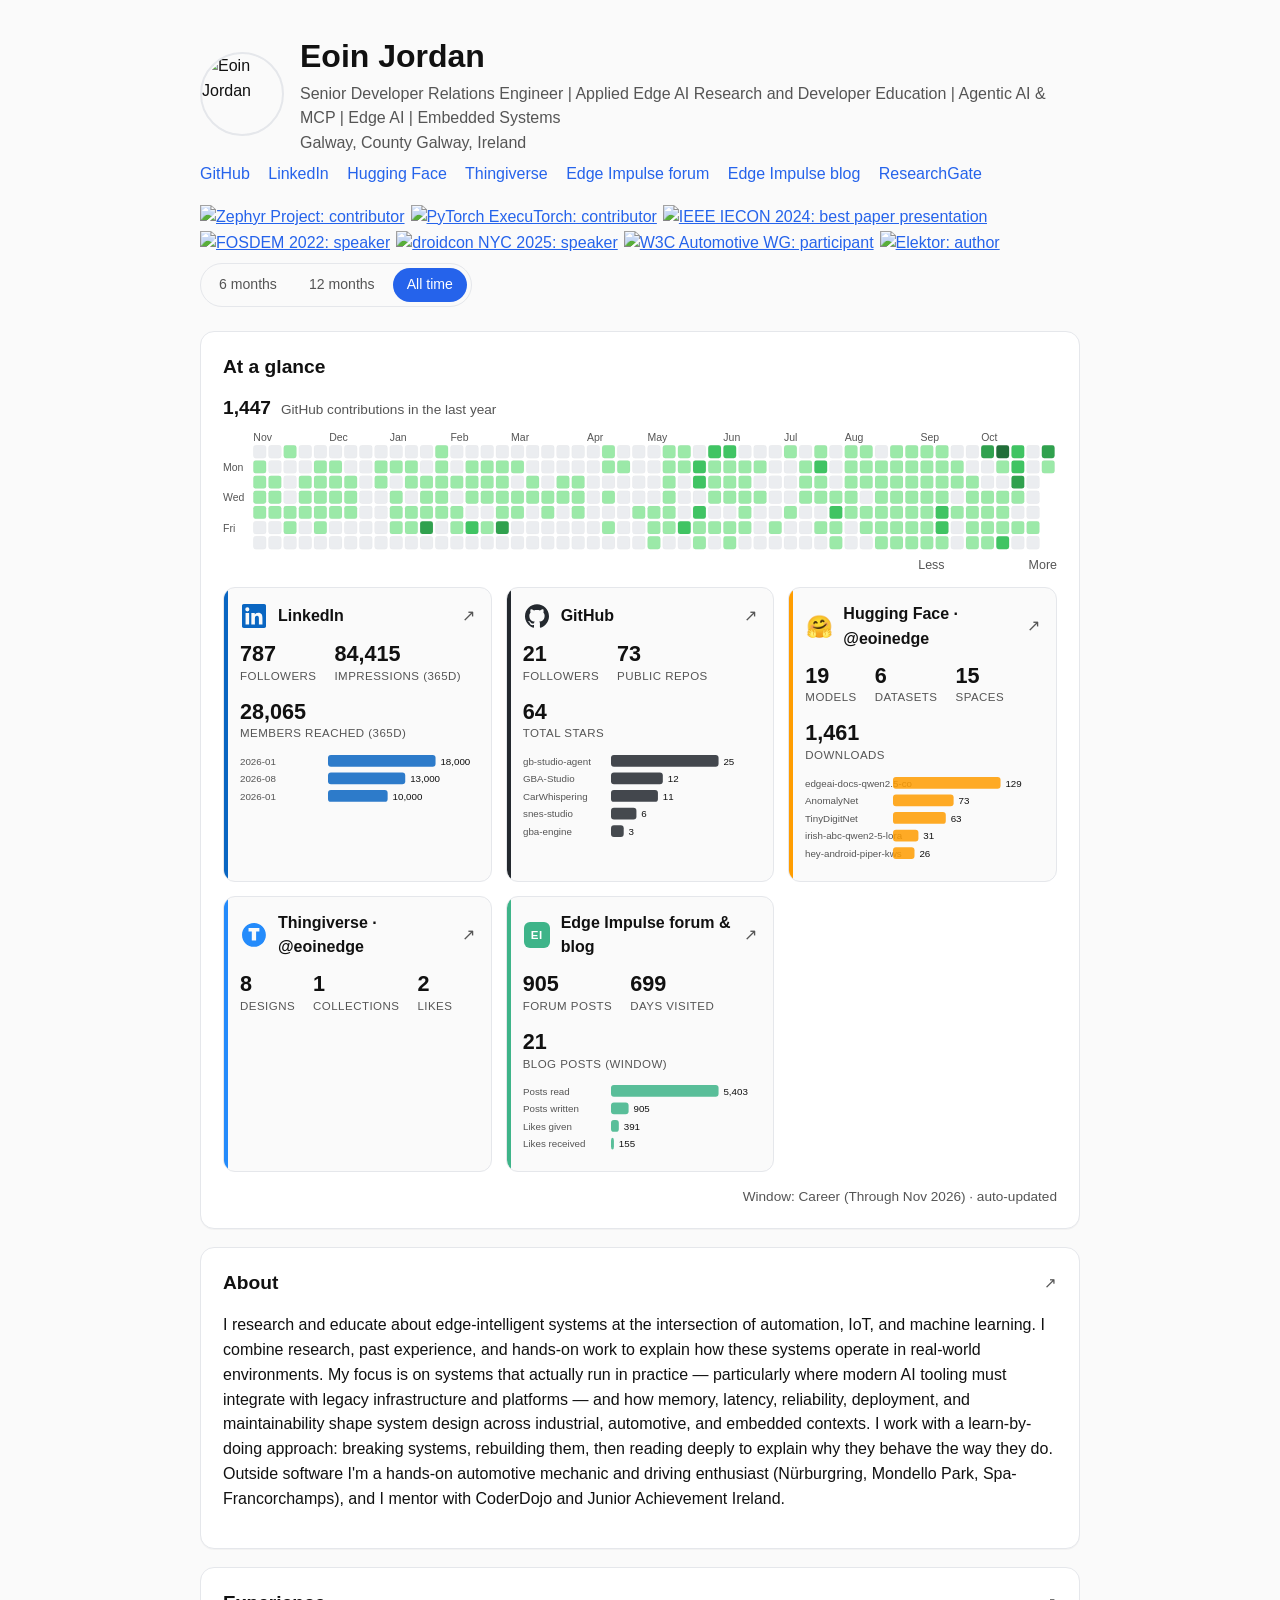
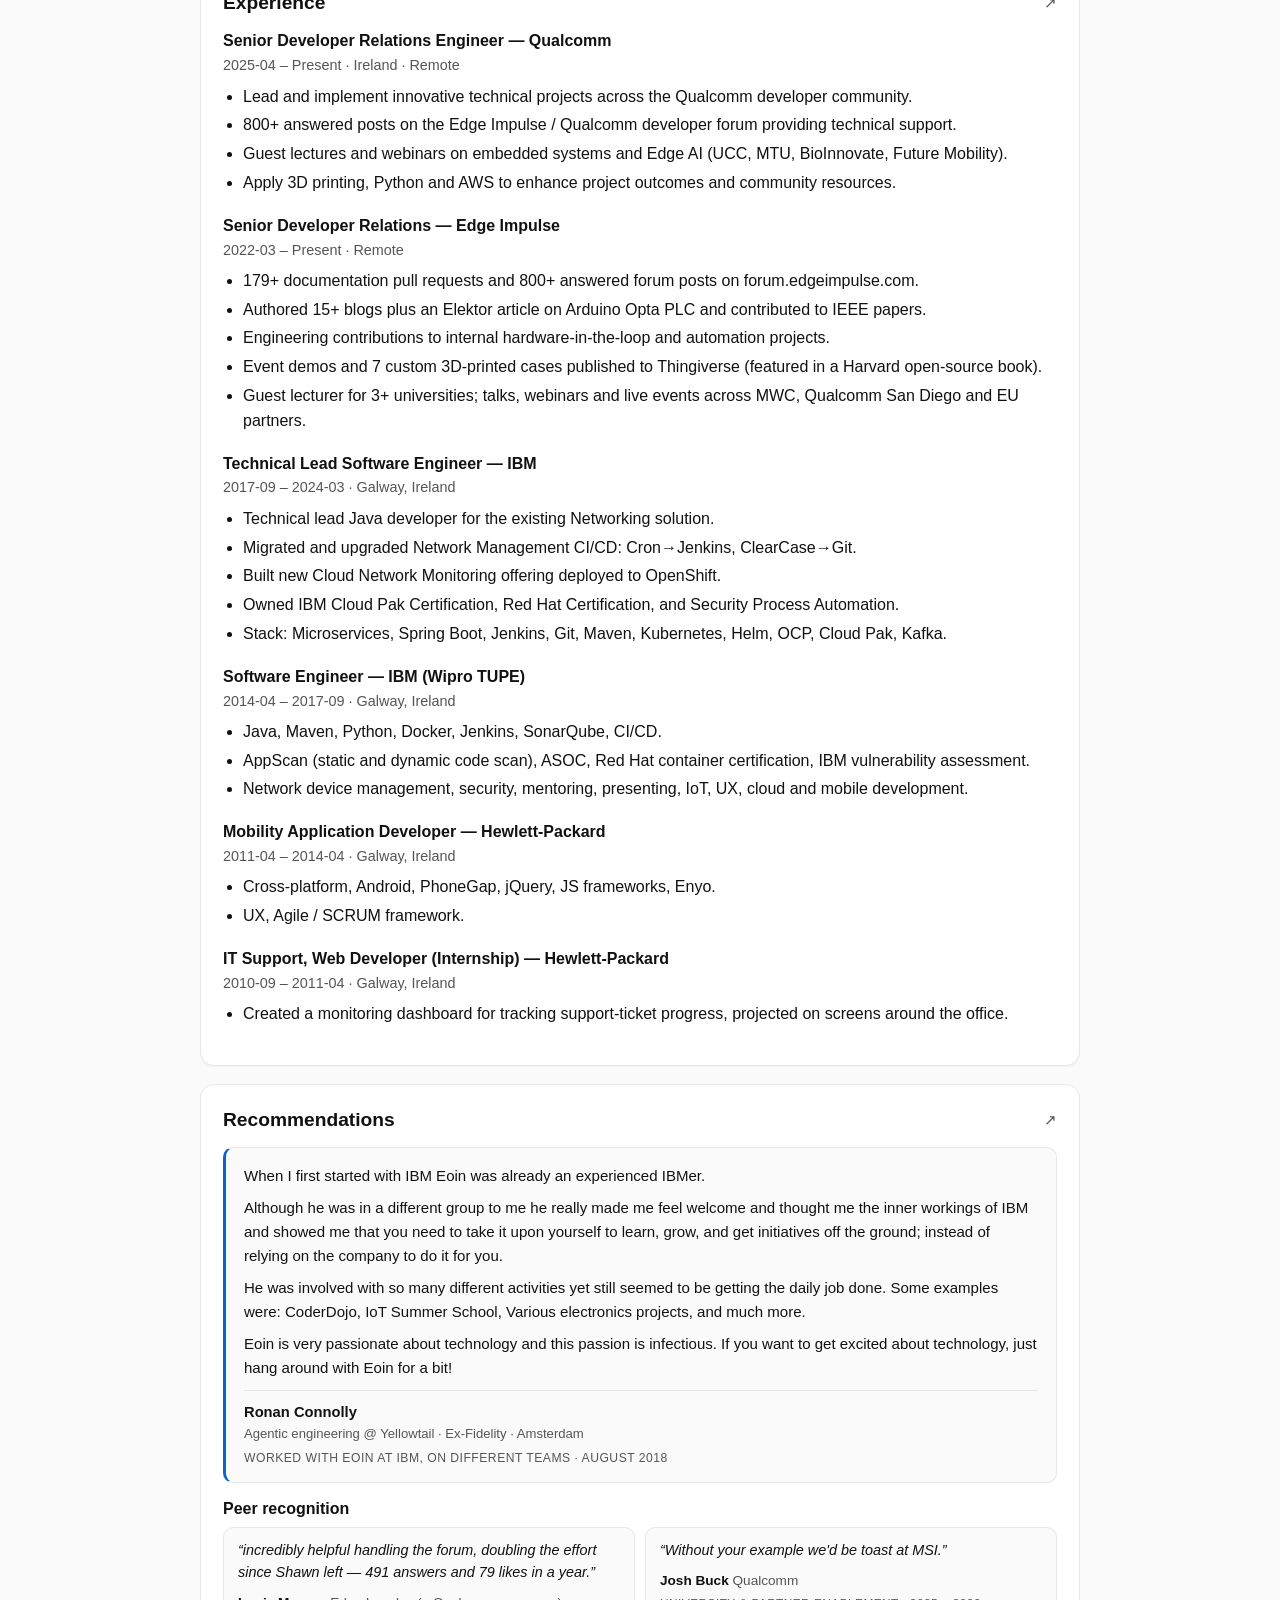
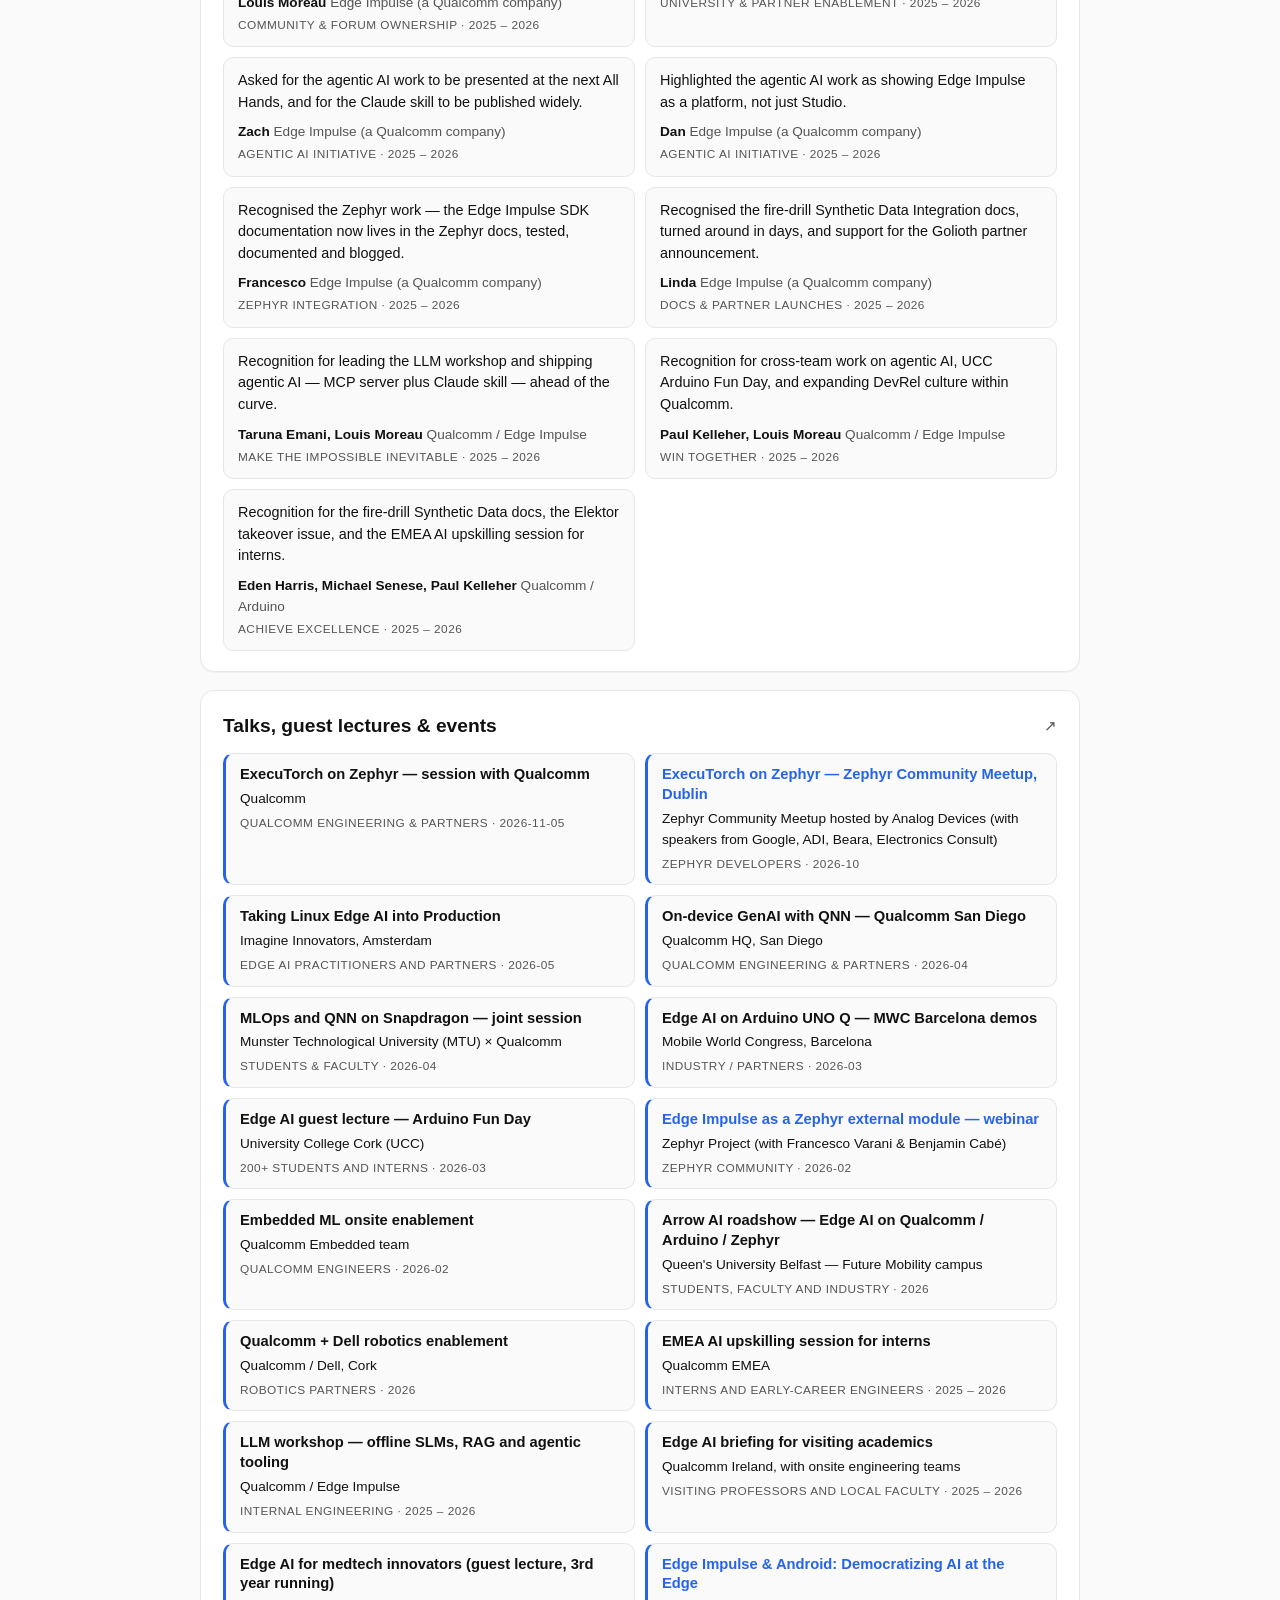
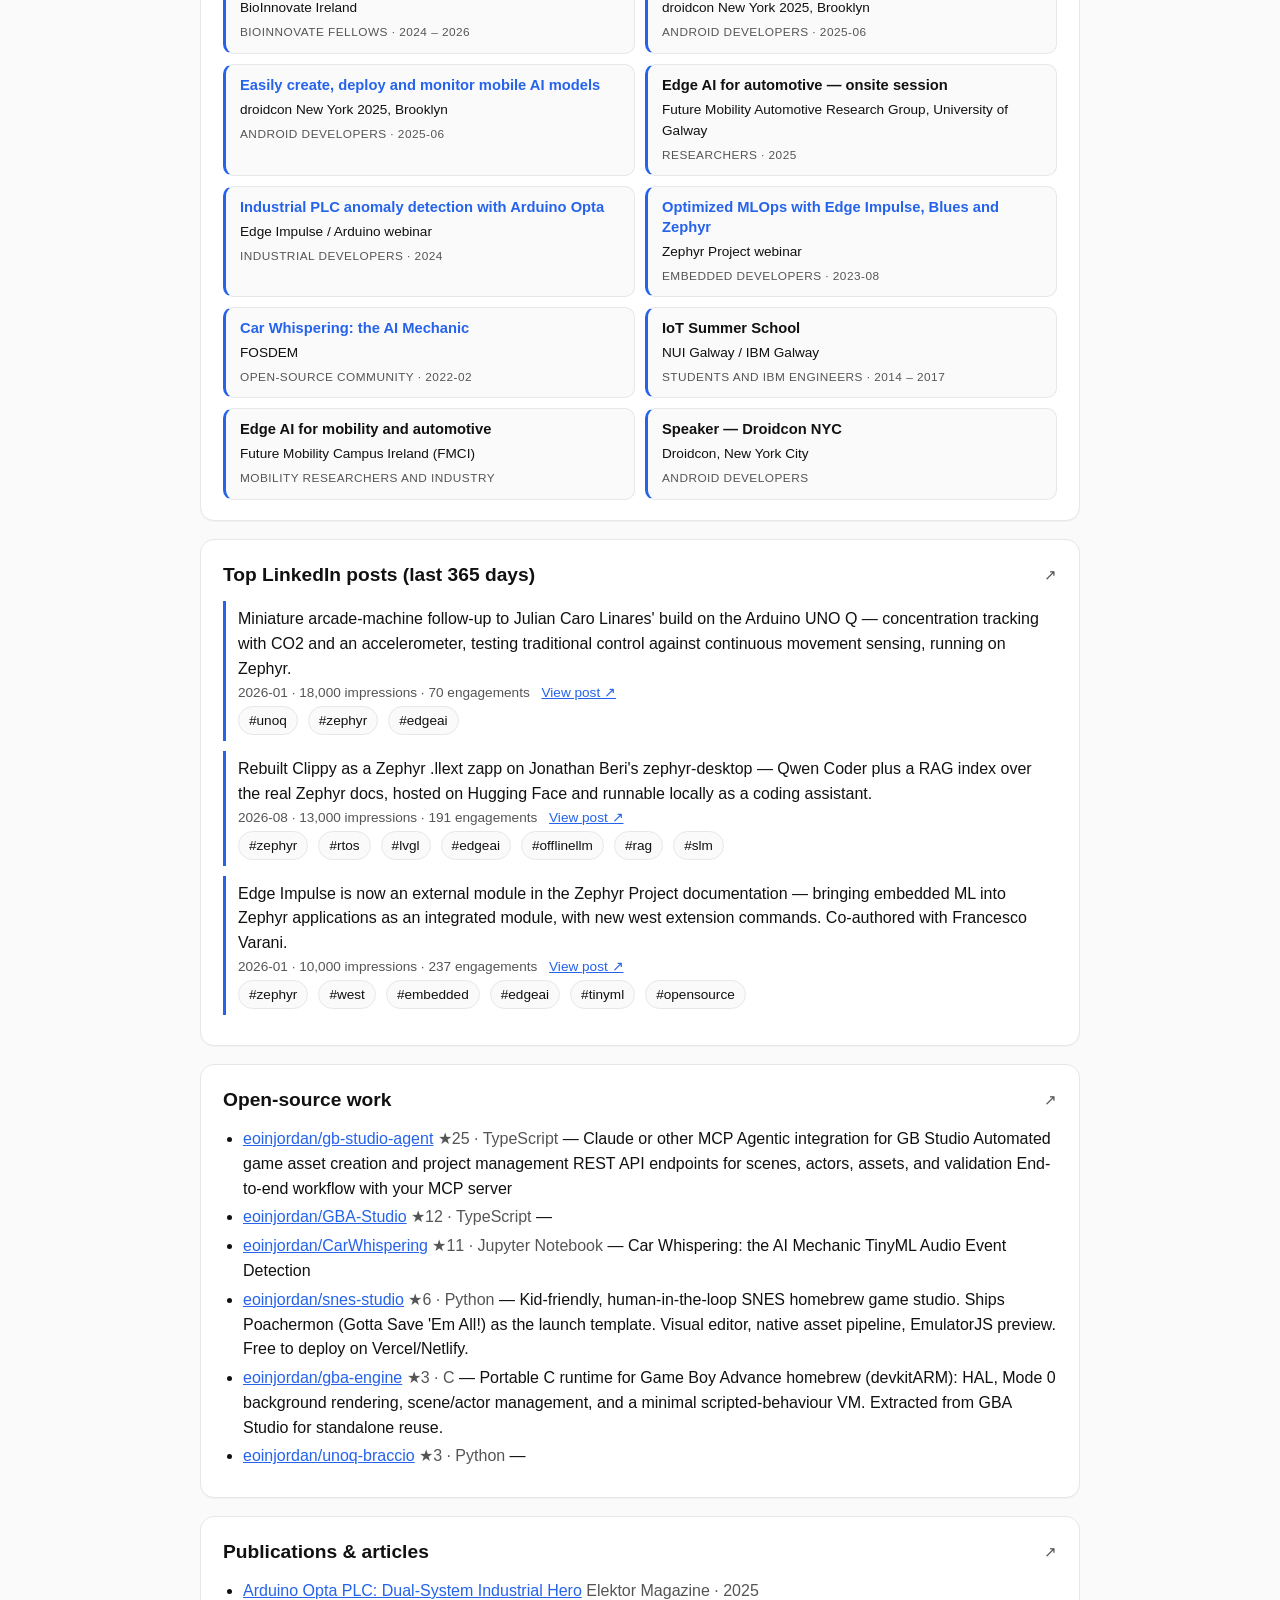
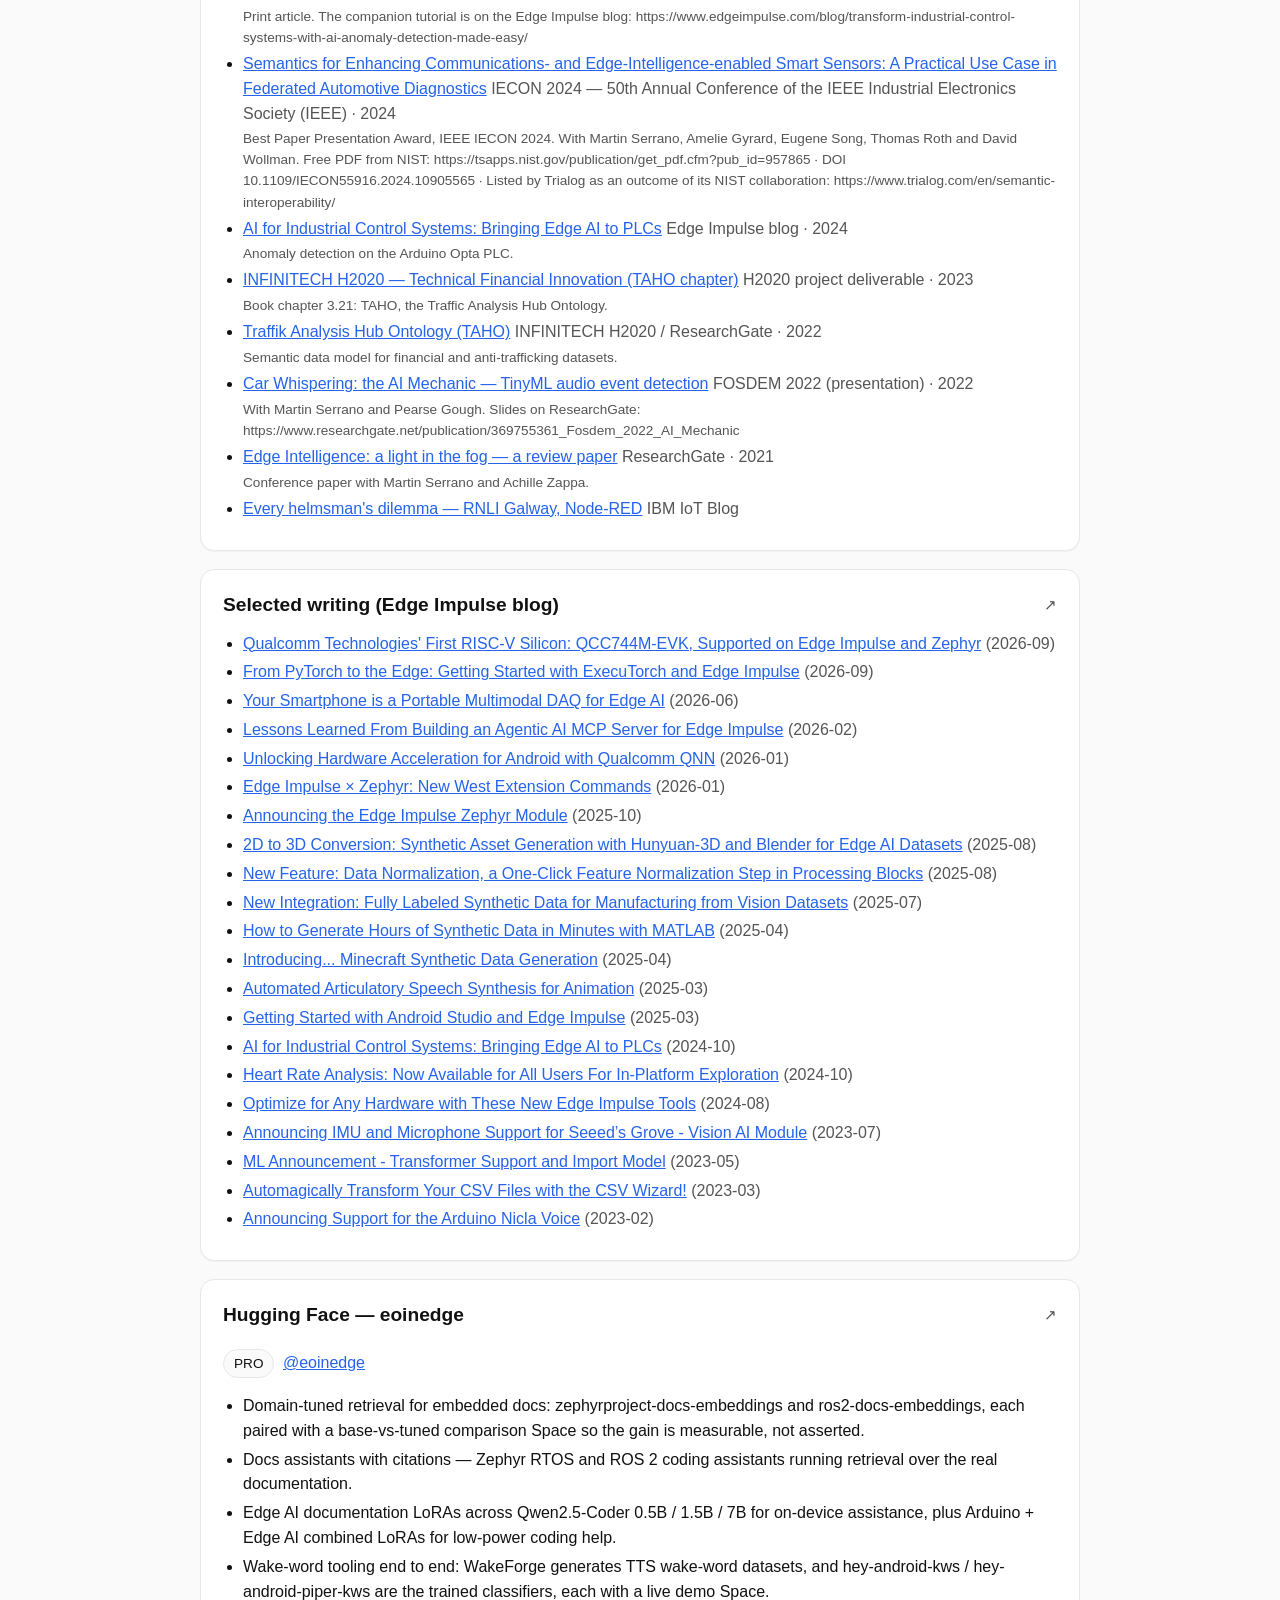
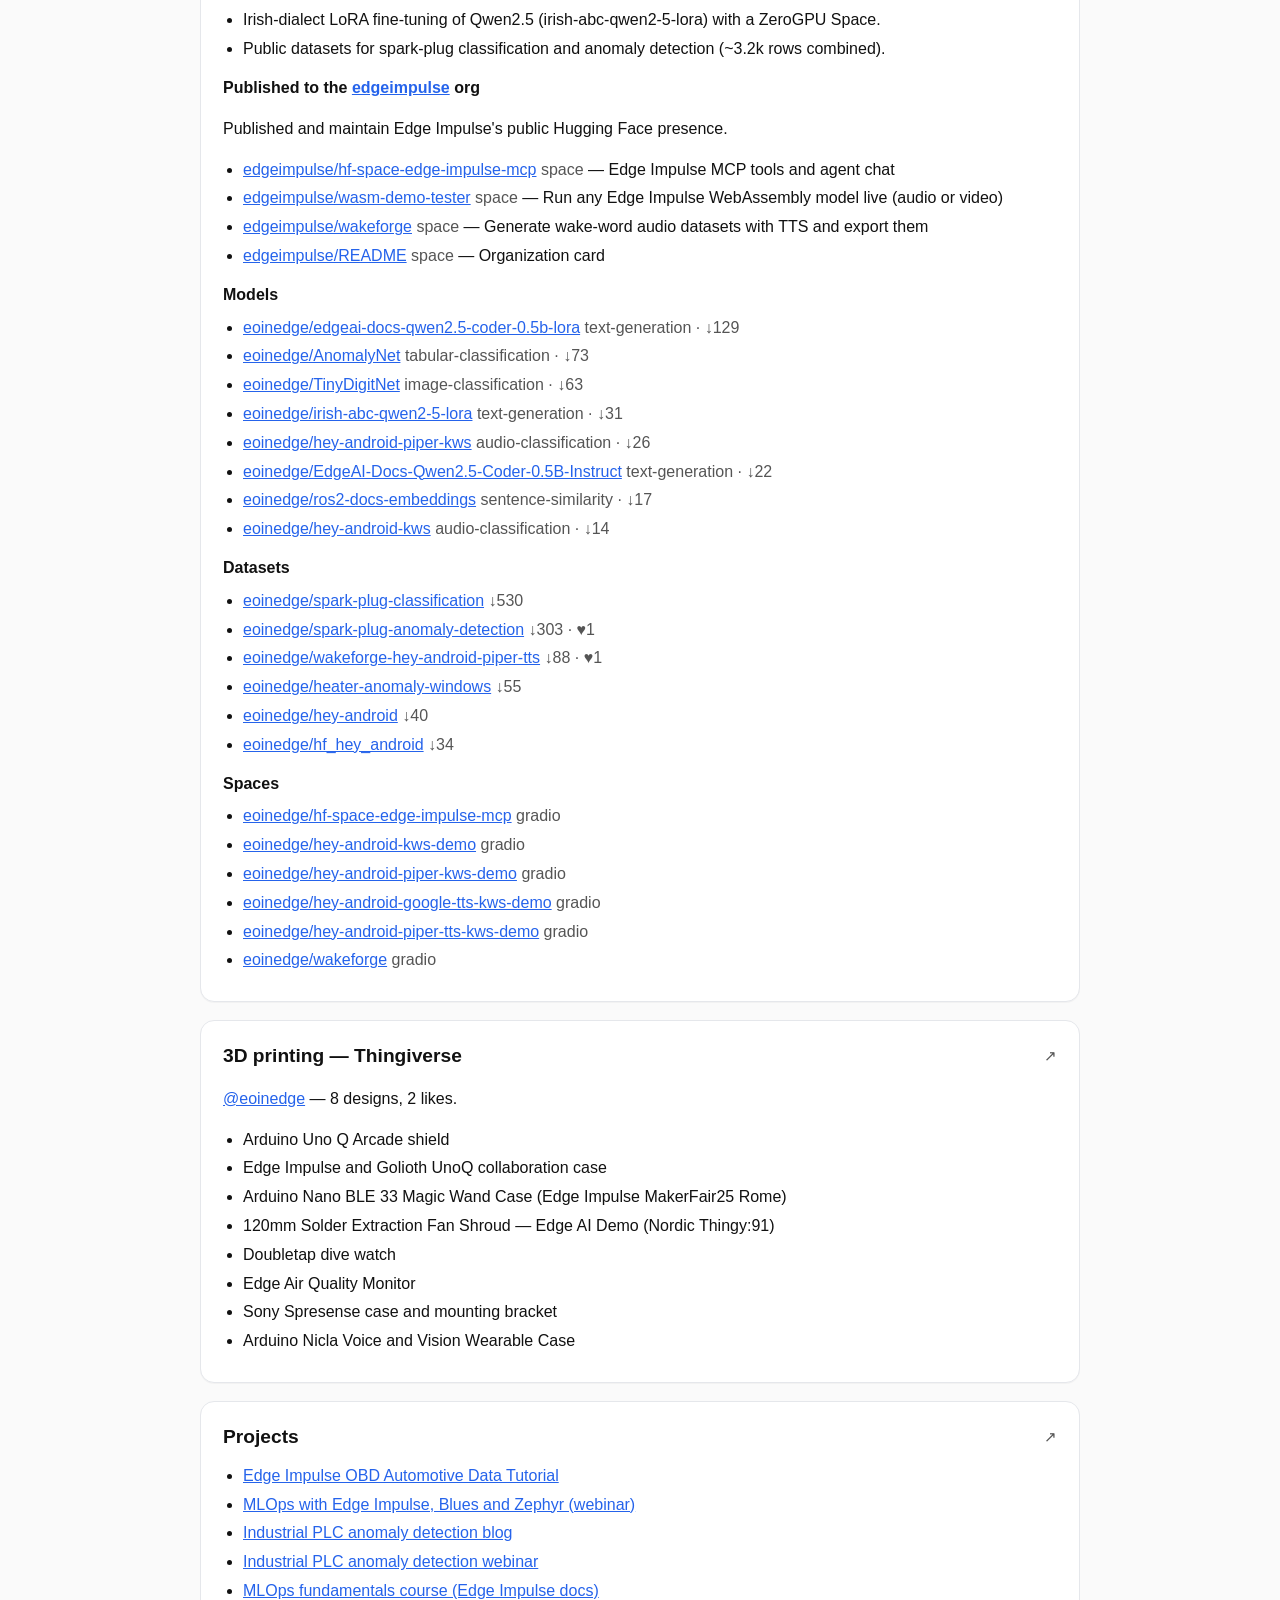
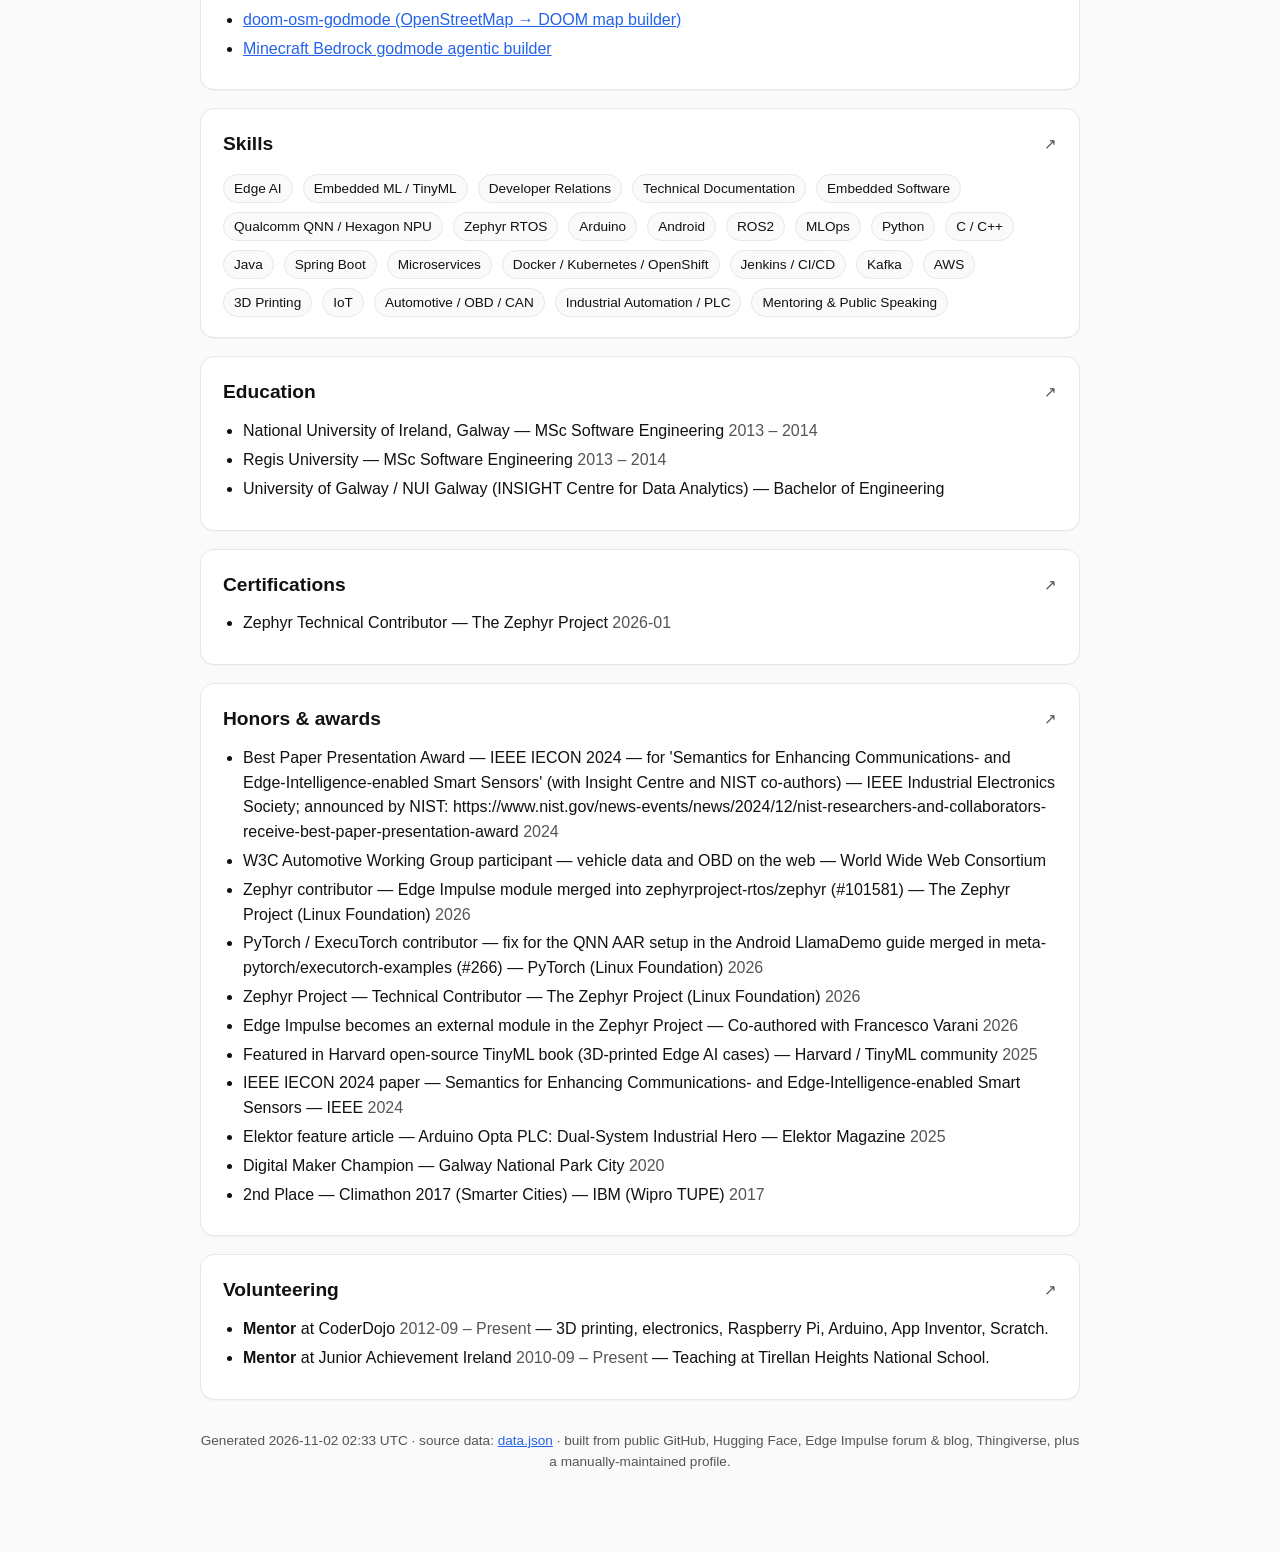
==== commit d57a2142: "site: droidcon New York 2025 talks and badge" ====
--- a/index.html
+++ b/index.html
@@ -26,12 +26,12 @@
     </div>
   </div>
   <div class="links"><a href="https://github.com/eoinjordan" rel="me noopener">GitHub</a> <a href="https://www.linkedin.com/in/eoin-jordan/" rel="me noopener">LinkedIn</a> <a href="https://huggingface.co/eoinedge" rel="me noopener">Hugging Face</a> <a href="https://www.thingiverse.com/eoinedge/designs" rel="me noopener">Thingiverse</a> <a href="https://forum.edgeimpulse.com/u/eoin" rel="me noopener">Edge Impulse forum</a> <a href="https://www.edgeimpulse.com/blog/author/eoinjordan/" rel="me noopener">Edge Impulse blog</a> <a href="https://www.researchgate.net/profile/Eoin-Jordan-4" rel="me noopener">ResearchGate</a></div>
-  <div class='badges'><a href='https://github.com/zephyrproject-rtos/zephyr/pull/101581' rel='noopener' title='Edge Impulse module merged into Zephyr'><img src='https://img.shields.io/badge/Zephyr%20Project-contributor-7929D2' alt='Zephyr Project: contributor' /></a><a href='https://github.com/meta-pytorch/executorch-examples/pull/266' rel='noopener' title='Merged in executorch-examples'><img src='https://img.shields.io/badge/PyTorch%20ExecuTorch-contributor-EE4C2C?logo=pytorch&amp;logoColor=white' alt='PyTorch ExecuTorch: contributor' /></a><a href='https://www.nist.gov/news-events/news/2024/12/nist-researchers-and-collaborators-receive-best-paper-presentation-award' rel='noopener' title='Best Paper Presentation Award, IEEE IECON 2024'><img src='https://img.shields.io/badge/IEEE%20IECON%202024-best%20paper%20presentation-00629B?logo=ieee&amp;logoColor=white' alt='IEEE IECON 2024: best paper presentation' /></a><a href='https://archive.fosdem.org/2022/schedule/event/lt_car_whispering/' rel='noopener' title='Car Whispering: the AI Mechanic'><img src='https://img.shields.io/badge/FOSDEM%202022-speaker-AB1A6C' alt='FOSDEM 2022: speaker' /></a><a href='https://www.w3.org/groups/wg/auto/' rel='noopener' title='W3C Automotive Working Group: vehicle information services and OBD data on the web'><img src='https://img.shields.io/badge/W3C%20Automotive%20WG-participant-005A9C' alt='W3C Automotive WG: participant' /></a><a href='https://www.elektormagazine.com/magazine/elektor-469' rel='noopener' title='Arduino Opta PLC: Dual-System Industrial Hero'><img src='https://img.shields.io/badge/Elektor-author-2E8B57' alt='Elektor: author' /></a></div>
+  <div class='badges'><a href='https://github.com/zephyrproject-rtos/zephyr/pull/101581' rel='noopener' title='Edge Impulse module merged into Zephyr'><img src='https://img.shields.io/badge/Zephyr%20Project-contributor-7929D2' alt='Zephyr Project: contributor' /></a><a href='https://github.com/meta-pytorch/executorch-examples/pull/266' rel='noopener' title='Merged in executorch-examples'><img src='https://img.shields.io/badge/PyTorch%20ExecuTorch-contributor-EE4C2C?logo=pytorch&amp;logoColor=white' alt='PyTorch ExecuTorch: contributor' /></a><a href='https://www.nist.gov/news-events/news/2024/12/nist-researchers-and-collaborators-receive-best-paper-presentation-award' rel='noopener' title='Best Paper Presentation Award, IEEE IECON 2024'><img src='https://img.shields.io/badge/IEEE%20IECON%202024-best%20paper%20presentation-00629B?logo=ieee&amp;logoColor=white' alt='IEEE IECON 2024: best paper presentation' /></a><a href='https://archive.fosdem.org/2022/schedule/event/lt_car_whispering/' rel='noopener' title='Car Whispering: the AI Mechanic'><img src='https://img.shields.io/badge/FOSDEM%202022-speaker-AB1A6C' alt='FOSDEM 2022: speaker' /></a><a href='https://confpad.io/conferences/droidcon-new-york-2025' rel='noopener' title='Two talks at droidcon New York 2025'><img src='https://img.shields.io/badge/droidcon%20NYC%202025-speaker-1B9AAA' alt='droidcon NYC 2025: speaker' /></a><a href='https://www.w3.org/groups/wg/auto/' rel='noopener' title='W3C Automotive Working Group: vehicle information services and OBD data on the web'><img src='https://img.shields.io/badge/W3C%20Automotive%20WG-participant-005A9C' alt='W3C Automotive WG: participant' /></a><a href='https://www.elektormagazine.com/magazine/elektor-469' rel='noopener' title='Arduino Opta PLC: Dual-System Industrial Hero'><img src='https://img.shields.io/badge/Elektor-author-2E8B57' alt='Elektor: author' /></a></div>
   <div class='tabs'><a class="" href="6m.html">6 months</a><a class="" href="12m.html">12 months</a><a class="on" href="index.html">All time</a></div>
 </header>
-<section><h2>At a glance</h2><div class='contrib-wrap'><div class='contrib-head'><span class='n'>1,447</span><span class='l'>GitHub contributions in the last year</span></div><style scoped></style><svg class="contrib" viewBox="0 0 715 105" width="100%" preserveAspectRatio="xMinYMin meet"><text x="26" y="10" font-size="9" fill="var(--muted)">Nov</text><text x="91" y="10" font-size="9" fill="var(--muted)">Dec</text><text x="143" y="10" font-size="9" fill="var(--muted)">Jan</text><text x="195" y="10" font-size="9" fill="var(--muted)">Feb</text><text x="247" y="10" font-size="9" fill="var(--muted)">Mar</text><text x="312" y="10" font-size="9" fill="var(--muted)">Apr</text><text x="364" y="10" font-size="9" fill="var(--muted)">May</text><text x="429" y="10" font-size="9" fill="var(--muted)">Jun</text><text x="481" y="10" font-size="9" fill="var(--muted)">Jul</text><text x="533" y="10" font-size="9" fill="var(--muted)">Aug</text><text x="598" y="10" font-size="9" fill="var(--muted)">Sep</text><text x="650" y="10" font-size="9" fill="var(--muted)">Oct</text><text x="0" y="36" font-size="9" fill="var(--muted)">Mon</text><text x="0" y="62" font-size="9" fill="var(--muted)">Wed</text><text x="0" y="88" font-size="9" fill="var(--muted)">Fri</text><rect x="26" y="14" width="11" height="11" rx="2" ry="2" class="cl-0"><title>2025-11-02 · 0 contributions</title></rect><rect x="26" y="27" width="11" height="11" rx="2" ry="2" class="cl-1"><title>2025-11-03 · 1 contribution</title></rect><rect x="26" y="40" width="11" height="11" rx="2" ry="2" class="cl-1"><title>2025-11-04 · 15 contributions</title></rect><rect x="26" y="53" width="11" height="11" rx="2" ry="2" class="cl-1"><title>2025-11-05 · 15 contributions</title></rect><rect x="26" y="66" width="11" height="11" rx="2" ry="2" class="cl-1"><title>2025-11-06 · 6 contributions</title></rect><rect x="26" y="79" width="11" height="11" rx="2" ry="2" class="cl-0"><title>2025-11-07 · 0 contributions</title></rect><rect x="26" y="92" width="11" height="11" rx="2" ry="2" class="cl-0"><title>2025-11-08 · 0 contributions</title></rect><rect x="39" y="14" width="11" height="11" rx="2" ry="2" class="cl-0"><title>2025-11-09 · 0 contributions</title></rect><rect x="39" y="27" width="11" height="11" rx="2" ry="2" class="cl-0"><title>2025-11-10 · 0 contributions</title></rect><rect x="39" y="40" width="11" height="11" rx="2" ry="2" class="cl-1"><title>2025-11-11 · 1 contribution</title></rect><rect x="39" y="53" width="11" height="11" rx="2" ry="2" class="cl-1"><title>2025-11-12 · 5 contributions</title></rect><rect x="39" y="66" width="11" height="11" rx="2" ry="2" class="cl-1"><title>2025-11-13 · 4 contributions</title></rect><rect x="39" y="79" width="11" height="11" rx="2" ry="2" class="cl-0"><title>2025-11-14 · 0 contributions</title></rect><rect x="39" y="92" width="11" height="11" rx="2" ry="2" class="cl-0"><title>2025-11-15 · 0 contributions</title></rect><rect x="52" y="14" width="11" height="11" rx="2" ry="2" class="cl-1"><title>2025-11-16 · 1 contribution</title></rect><rect x="52" y="27" width="11" height="11" rx="2" ry="2" class="cl-0"><title>2025-11-17 · 0 contributions</title></rect><rect x="52" y="40" width="11" height="11" rx="2" ry="2" class="cl-0"><title>2025-11-18 · 0 contributions</title></rect><rect x="52" y="53" width="11" height="11" rx="2" ry="2" class="cl-0"><title>2025-11-19 · 0 contributions</title></rect><rect x="52" y="66" width="11" height="11" rx="2" ry="2" class="cl-1"><title>2025-11-20 · 6 contributions</title></rect><rect x="52" y="79" width="11" height="11" rx="2" ry="2" class="cl-1"><title>2025-11-21 · 2 contributions</title></rect><rect x="52" y="92" width="11" height="11" rx="2" ry="2" class="cl-0"><title>2025-11-22 · 0 contributions</title></rect><rect x="65" y="14" width="11" height="11" rx="2" ry="2" class="cl-0"><title>2025-11-23 · 0 contributions</title></rect><rect x="65" y="27" width="11" height="11" rx="2" ry="2" class="cl-0"><title>2025-11-24 · 0 contributions</title></rect><rect x="65" y="40" width="11" height="11" rx="2" ry="2" class="cl-1"><title>2025-11-25 · 4 contributions</title></rect><rect x="65" y="53" width="11" height="11" rx="2" ry="2" class="cl-1"><title>2025-11-26 · 6 contributions</title></rect><rect x="65" y="66" width="11" height="11" rx="2" ry="2" class="cl-1"><title>2025-11-27 · 9 contributions</title></rect><rect x="65" y="79" width="11" height="11" rx="2" ry="2" class="cl-0"><title>2025-11-28 · 0 contributions</title></rect><rect x="65" y="92" width="11" height="11" rx="2" ry="2" class="cl-0"><title>2025-11-29 · 0 contributions</title></rect><rect x="78" y="14" width="11" height="11" rx="2" ry="2" class="cl-0"><title>2025-11-30 · 0 contributions</title></rect><rect x="78" y="27" width="11" height="11" rx="2" ry="2" class="cl-1"><title>2025-12-01 · 1 contribution</title></rect><rect x="78" y="40" width="11" height="11" rx="2" ry="2" class="cl-1"><title>2025-12-02 · 1 contribution</title></rect><rect x="78" y="53" width="11" height="11" rx="2" ry="2" class="cl-1"><title>2025-12-03 · 2 contributions</title></rect><rect x="78" y="66" width="11" height="11" rx="2" ry="2" class="cl-1"><title>2025-12-04 · 1 contribution</title></rect><rect x="78" y="79" width="11" height="11" rx="2" ry="2" class="cl-1"><title>2025-12-05 · 14 contributions</title></rect><rect x="78" y="92" width="11" height="11" rx="2" ry="2" class="cl-0"><title>2025-12-06 · 0 contributions</title></rect><rect x="91" y="14" width="11" height="11" rx="2" ry="2" class="cl-0"><title>2025-12-07 · 0 contributions</title></rect><rect x="91" y="27" width="11" height="11" rx="2" ry="2" class="cl-1"><title>2025-12-08 · 9 contributions</title></rect><rect x="91" y="40" width="11" height="11" rx="2" ry="2" class="cl-1"><title>2025-12-09 · 10 contributions</title></rect><rect x="91" y="53" width="11" height="11" rx="2" ry="2" class="cl-1"><title>2025-12-10 · 6 contributions</title></rect><rect x="91" y="66" width="11" height="11" rx="2" ry="2" class="cl-1"><title>2025-12-11 · 4 contributions</title></rect><rect x="91" y="79" width="11" height="11" rx="2" ry="2" class="cl-0"><title>2025-12-12 · 0 contributions</title></rect><rect x="91" y="92" width="11" height="11" rx="2" ry="2" class="cl-0"><title>2025-12-13 · 0 contributions</title></rect><rect x="104" y="14" width="11" height="11" rx="2" ry="2" class="cl-0"><title>2025-12-14 · 0 contributions</title></rect><rect x="104" y="27" width="11" height="11" rx="2" ry="2" class="cl-0"><title>2025-12-15 · 0 contributions</title></rect><rect x="104" y="40" width="11" height="11" rx="2" ry="2" class="cl-1"><title>2025-12-16 · 1 contribution</title></rect><rect x="104" y="53" width="11" height="11" rx="2" ry="2" class="cl-1"><title>2025-12-17 · 3 contributions</title></rect><rect x="104" y="66" width="11" height="11" rx="2" ry="2" class="cl-1"><title>2025-12-18 · 3 contributions</title></rect><rect x="104" y="79" width="11" height="11" rx="2" ry="2" class="cl-0"><title>2025-12-19 · 0 contributions</title></rect><rect x="104" y="92" width="11" height="11" rx="2" ry="2" class="cl-0"><title>2025-12-20 · 0 contributions</title></rect><rect x="117" y="14" width="11" height="11" rx="2" ry="2" class="cl-0"><title>2025-12-21 · 0 contributions</title></rect><rect x="117" y="27" width="11" height="11" rx="2" ry="2" class="cl-0"><title>2025-12-22 · 0 contributions</title></rect><rect x="117" y="40" width="11" height="11" rx="2" ry="2" class="cl-0"><title>2025-12-23 · 0 contributions</title></rect><rect x="117" y="53" width="11" height="11" rx="2" ry="2" class="cl-0"><title>2025-12-24 · 0 contributions</title></rect><rect x="117" y="66" width="11" height="11" rx="2" ry="2" class="cl-0"><title>2025-12-25 · 0 contributions</title></rect><rect x="117" y="79" width="11" height="11" rx="2" ry="2" class="cl-0"><title>2025-12-26 · 0 contributions</title></rect><rect x="117" y="92" width="11" height="11" rx="2" ry="2" class="cl-0"><title>2025-12-27 · 0 contributions</title></rect><rect x="130" y="14" width="11" height="11" rx="2" ry="2" class="cl-0"><title>2025-12-28 · 0 contributions</title></rect><rect x="130" y="27" width="11" height="11" rx="2" ry="2" class="cl-1"><title>2025-12-29 · 1 contribution</title></rect><rect x="130" y="40" width="11" height="11" rx="2" ry="2" class="cl-1"><title>2025-12-30 · 2 contributions</title></rect><rect x="130" y="53" width="11" height="11" rx="2" ry="2" class="cl-0"><title>2025-12-31 · 0 contributions</title></rect><rect x="130" y="66" width="11" height="11" rx="2" ry="2" class="cl-0"><title>2026-01-01 · 0 contributions</title></rect><rect x="130" y="79" width="11" height="11" rx="2" ry="2" class="cl-0"><title>2026-01-02 · 0 contributions</title></rect><rect x="130" y="92" width="11" height="11" rx="2" ry="2" class="cl-0"><title>2026-01-03 · 0 contributions</title></rect><rect x="143" y="14" width="11" height="11" rx="2" ry="2" class="cl-0"><title>2026-01-04 · 0 contributions</title></rect><rect x="143" y="27" width="11" height="11" rx="2" ry="2" class="cl-1"><title>2026-01-05 · 2 contributions</title></rect><rect x="143" y="40" width="11" height="11" rx="2" ry="2" class="cl-0"><title>2026-01-06 · 0 contributions</title></rect><rect x="143" y="53" width="11" height="11" rx="2" ry="2" class="cl-1"><title>2026-01-07 · 1 contribution</title></rect><rect x="143" y="66" width="11" height="11" rx="2" ry="2" class="cl-1"><title>2026-01-08 · 7 contributions</title></rect><rect x="143" y="79" width="11" height="11" rx="2" ry="2" class="cl-1"><title>2026-01-09 · 2 contributions</title></rect><rect x="143" y="92" width="11" height="11" rx="2" ry="2" class="cl-0"><title>2026-01-10 · 0 contributions</title></rect><rect x="156" y="14" width="11" height="11" rx="2" ry="2" class="cl-0"><title>2026-01-11 · 0 contributions</title></rect><rect x="156" y="27" width="11" height="11" rx="2" ry="2" class="cl-1"><title>2026-01-12 · 6 contributions</title></rect><rect x="156" y="40" width="11" height="11" rx="2" ry="2" class="cl-1"><title>2026-01-13 · 6 contributions</title></rect><rect x="156" y="53" width="11" height="11" rx="2" ry="2" class="cl-0"><title>2026-01-14 · 0 contributions</title></rect><rect x="156" y="66" width="11" height="11" rx="2" ry="2" class="cl-1"><title>2026-01-15 · 2 contributions</title></rect><rect x="156" y="79" width="11" height="11" rx="2" ry="2" class="cl-1"><title>2026-01-16 · 1 contribution</title></rect><rect x="156" y="92" width="11" height="11" rx="2" ry="2" class="cl-0"><title>2026-01-17 · 0 contributions</title></rect><rect x="169" y="14" width="11" height="11" rx="2" ry="2" class="cl-0"><title>2026-01-18 · 0 contributions</title></rect><rect x="169" y="27" width="11" height="11" rx="2" ry="2" class="cl-0"><title>2026-01-19 · 0 contributions</title></rect><rect x="169" y="40" width="11" height="11" rx="2" ry="2" class="cl-1"><title>2026-01-20 · 2 contributions</title></rect><rect x="169" y="53" width="11" height="11" rx="2" ry="2" class="cl-1"><title>2026-01-21 · 6 contributions</title></rect><rect x="169" y="66" width="11" height="11" rx="2" ry="2" class="cl-1"><title>2026-01-22 · 9 contributions</title></rect><rect x="169" y="79" width="11" height="11" rx="2" ry="2" class="cl-3"><title>2026-01-23 · 39 contributions</title></rect><rect x="169" y="92" width="11" height="11" rx="2" ry="2" class="cl-0"><title>2026-01-24 · 0 contributions</title></rect><rect x="182" y="14" width="11" height="11" rx="2" ry="2" class="cl-1"><title>2026-01-25 · 7 contributions</title></rect><rect x="182" y="27" width="11" height="11" rx="2" ry="2" class="cl-1"><title>2026-01-26 · 10 contributions</title></rect><rect x="182" y="40" width="11" height="11" rx="2" ry="2" class="cl-1"><title>2026-01-27 · 4 contributions</title></rect><rect x="182" y="53" width="11" height="11" rx="2" ry="2" class="cl-1"><title>2026-01-28 · 5 contributions</title></rect><rect x="182" y="66" width="11" height="11" rx="2" ry="2" class="cl-1"><title>2026-01-29 · 4 contributions</title></rect><rect x="182" y="79" width="11" height="11" rx="2" ry="2" class="cl-0"><title>2026-01-30 · 0 contributions</title></rect><rect x="182" y="92" width="11" height="11" rx="2" ry="2" class="cl-0"><title>2026-01-31 · 0 contributions</title></rect><rect x="195" y="14" width="11" height="11" rx="2" ry="2" class="cl-0"><title>2026-02-01 · 0 contributions</title></rect><rect x="195" y="27" width="11" height="11" rx="2" ry="2" class="cl-0"><title>2026-02-02 · 0 contributions</title></rect><rect x="195" y="40" width="11" height="11" rx="2" ry="2" class="cl-1"><title>2026-02-03 · 3 contributions</title></rect><rect x="195" y="53" width="11" height="11" rx="2" ry="2" class="cl-0"><title>2026-02-04 · 0 contributions</title></rect><rect x="195" y="66" width="11" height="11" rx="2" ry="2" class="cl-1"><title>2026-02-05 · 9 contributions</title></rect><rect x="195" y="79" width="11" height="11" rx="2" ry="2" class="cl-1"><title>2026-02-06 · 14 contributions</title></rect><rect x="195" y="92" width="11" height="11" rx="2" ry="2" class="cl-0"><title>2026-02-07 · 0 contributions</title></rect><rect x="208" y="14" width="11" height="11" rx="2" ry="2" class="cl-0"><title>2026-02-08 · 0 contributions</title></rect><rect x="208" y="27" width="11" height="11" rx="2" ry="2" class="cl-1"><title>2026-02-09 · 1 contribution</title></rect><rect x="208" y="40" width="11" height="11" rx="2" ry="2" class="cl-1"><title>2026-02-10 · 14 contributions</title></rect><rect x="208" y="53" width="11" height="11" rx="2" ry="2" class="cl-1"><title>2026-02-11 · 10 contributions</title></rect><rect x="208" y="66" width="11" height="11" rx="2" ry="2" class="cl-0"><title>2026-02-12 · 0 contributions</title></rect><rect x="208" y="79" width="11" height="11" rx="2" ry="2" class="cl-2"><title>2026-02-13 · 25 contributions</title></rect><rect x="208" y="92" width="11" height="11" rx="2" ry="2" class="cl-0"><title>2026-02-14 · 0 contributions</title></rect><rect x="221" y="14" width="11" height="11" rx="2" ry="2" class="cl-0"><title>2026-02-15 · 0 contributions</title></rect><rect x="221" y="27" width="11" height="11" rx="2" ry="2" class="cl-1"><title>2026-02-16 · 3 contributions</title></rect><rect x="221" y="40" width="11" height="11" rx="2" ry="2" class="cl-1"><title>2026-02-17 · 1 contribution</title></rect><rect x="221" y="53" width="11" height="11" rx="2" ry="2" class="cl-1"><title>2026-02-18 · 7 contributions</title></rect><rect x="221" y="66" width="11" height="11" rx="2" ry="2" class="cl-0"><title>2026-02-19 · 0 contributions</title></rect><rect x="221" y="79" width="11" height="11" rx="2" ry="2" class="cl-1"><title>2026-02-20 · 8 contributions</title></rect><rect x="221" y="92" width="11" height="11" rx="2" ry="2" class="cl-0"><title>2026-02-21 · 0 contributions</title></rect><rect x="234" y="14" width="11" height="11" rx="2" ry="2" class="cl-0"><title>2026-02-22 · 0 contributions</title></rect><rect x="234" y="27" width="11" height="11" rx="2" ry="2" class="cl-1"><title>2026-02-23 · 2 contributions</title></rect><rect x="234" y="40" width="11" height="11" rx="2" ry="2" class="cl-1"><title>2026-02-24 · 3 contributions</title></rect><rect x="234" y="53" width="11" height="11" rx="2" ry="2" class="cl-1"><title>2026-02-25 · 4 contributions</title></rect><rect x="234" y="66" width="11" height="11" rx="2" ry="2" class="cl-1"><title>2026-02-26 · 15 contributions</title></rect><rect x="234" y="79" width="11" height="11" rx="2" ry="2" class="cl-3"><title>2026-02-27 · 35 contributions</title></rect><rect x="234" y="92" width="11" height="11" rx="2" ry="2" class="cl-0"><title>2026-02-28 · 0 contributions</title></rect><rect x="247" y="14" width="11" height="11" rx="2" ry="2" class="cl-0"><title>2026-03-01 · 0 contributions</title></rect><rect x="247" y="27" width="11" height="11" rx="2" ry="2" class="cl-1"><title>2026-03-02 · 1 contribution</title></rect><rect x="247" y="40" width="11" height="11" rx="2" ry="2" class="cl-0"><title>2026-03-03 · 0 contributions</title></rect><rect x="247" y="53" width="11" height="11" rx="2" ry="2" class="cl-1"><title>2026-03-04 · 9 contributions</title></rect><rect x="247" y="66" width="11" height="11" rx="2" ry="2" class="cl-1"><title>2026-03-05 · 2 contributions</title></rect><rect x="247" y="79" width="11" height="11" rx="2" ry="2" class="cl-0"><title>2026-03-06 · 0 contributions</title></rect><rect x="247" y="92" width="11" height="11" rx="2" ry="2" class="cl-0"><title>2026-03-07 · 0 contributions</title></rect><rect x="260" y="14" width="11" height="11" rx="2" ry="2" class="cl-0"><title>2026-03-08 · 0 contributions</title></rect><rect x="260" y="27" width="11" height="11" rx="2" ry="2" class="cl-0"><title>2026-03-09 · 0 contributions</title></rect><rect x="260" y="40" width="11" height="11" rx="2" ry="2" class="cl-1"><title>2026-03-10 · 4 contributions</title></rect><rect x="260" y="53" width="11" height="11" rx="2" ry="2" class="cl-1"><title>2026-03-11 · 6 contributions</title></rect><rect x="260" y="66" width="11" height="11" rx="2" ry="2" class="cl-0"><title>2026-03-12 · 0 contributions</title></rect><rect x="260" y="79" width="11" height="11" rx="2" ry="2" class="cl-0"><title>2026-03-13 · 0 contributions</title></rect><rect x="260" y="92" width="11" height="11" rx="2" ry="2" class="cl-0"><title>2026-03-14 · 0 contributions</title></rect><rect x="273" y="14" width="11" height="11" rx="2" ry="2" class="cl-0"><title>2026-03-15 · 0 contributions</title></rect><rect x="273" y="27" width="11" height="11" rx="2" ry="2" class="cl-0"><title>2026-03-16 · 0 contributions</title></rect><rect x="273" y="40" width="11" height="11" rx="2" ry="2" class="cl-0"><title>2026-03-17 · 0 contributions</title></rect><rect x="273" y="53" width="11" height="11" rx="2" ry="2" class="cl-1"><title>2026-03-18 · 3 contributions</title></rect><rect x="273" y="66" width="11" height="11" rx="2" ry="2" class="cl-1"><title>2026-03-19 · 1 contribution</title></rect><rect x="273" y="79" width="11" height="11" rx="2" ry="2" class="cl-0"><title>2026-03-20 · 0 contributions</title></rect><rect x="273" y="92" width="11" height="11" rx="2" ry="2" class="cl-0"><title>2026-03-21 · 0 contributions</title></rect><rect x="286" y="14" width="11" height="11" rx="2" ry="2" class="cl-0"><title>2026-03-22 · 0 contributions</title></rect><rect x="286" y="27" width="11" height="11" rx="2" ry="2" class="cl-0"><title>2026-03-23 · 0 contributions</title></rect><rect x="286" y="40" width="11" height="11" rx="2" ry="2" class="cl-1"><title>2026-03-24 · 2 contributions</title></rect><rect x="286" y="53" width="11" height="11" rx="2" ry="2" class="cl-1"><title>2026-03-25 · 5 contributions</title></rect><rect x="286" y="66" width="11" height="11" rx="2" ry="2" class="cl-0"><title>2026-03-26 · 0 contributions</title></rect><rect x="286" y="79" width="11" height="11" rx="2" ry="2" class="cl-0"><title>2026-03-27 · 0 contributions</title></rect><rect x="286" y="92" width="11" height="11" rx="2" ry="2" class="cl-0"><title>2026-03-28 · 0 contributions</title></rect><rect x="299" y="14" width="11" height="11" rx="2" ry="2" class="cl-0"><title>2026-03-29 · 0 contributions</title></rect><rect x="299" y="27" width="11" height="11" rx="2" ry="2" class="cl-0"><title>2026-03-30 · 0 contributions</title></rect><rect x="299" y="40" width="11" height="11" rx="2" ry="2" class="cl-1"><title>2026-03-31 · 2 contributions</title></rect><rect x="299" y="53" width="11" height="11" rx="2" ry="2" class="cl-1"><title>2026-04-01 · 1 contribution</title></rect><rect x="299" y="66" width="11" height="11" rx="2" ry="2" class="cl-1"><title>2026-04-02 · 2 contributions</title></rect><rect x="299" y="79" width="11" height="11" rx="2" ry="2" class="cl-0"><title>2026-04-03 · 0 contributions</title></rect><rect x="299" y="92" width="11" height="11" rx="2" ry="2" class="cl-0"><title>2026-04-04 · 0 contributions</title></rect><rect x="312" y="14" width="11" height="11" rx="2" ry="2" class="cl-0"><title>2026-04-05 · 0 contributions</title></rect><rect x="312" y="27" width="11" height="11" rx="2" ry="2" class="cl-0"><title>2026-04-06 · 0 contributions</title></rect><rect x="312" y="40" width="11" height="11" rx="2" ry="2" class="cl-0"><title>2026-04-07 · 0 contributions</title></rect><rect x="312" y="53" width="11" height="11" rx="2" ry="2" class="cl-0"><title>2026-04-08 · 0 contributions</title></rect><rect x="312" y="66" width="11" height="11" rx="2" ry="2" class="cl-0"><title>2026-04-09 · 0 contributions</title></rect><rect x="312" y="79" width="11" height="11" rx="2" ry="2" class="cl-0"><title>2026-04-10 · 0 contributions</title></rect><rect x="312" y="92" width="11" height="11" rx="2" ry="2" class="cl-0"><title>2026-04-11 · 0 contributions</title></rect><rect x="325" y="14" width="11" height="11" rx="2" ry="2" class="cl-1"><title>2026-04-12 · 4 contributions</title></rect><rect x="325" y="27" width="11" height="11" rx="2" ry="2" class="cl-1"><title>2026-04-13 · 1 contribution</title></rect><rect x="325" y="40" width="11" height="11" rx="2" ry="2" class="cl-0"><title>2026-04-14 · 0 contributions</title></rect><rect x="325" y="53" width="11" height="11" rx="2" ry="2" class="cl-1"><title>2026-04-15 · 4 contributions</title></rect><rect x="325" y="66" width="11" height="11" rx="2" ry="2" class="cl-0"><title>2026-04-16 · 0 contributions</title></rect><rect x="325" y="79" width="11" height="11" rx="2" ry="2" class="cl-1"><title>2026-04-17 · 6 contributions</title></rect><rect x="325" y="92" width="11" height="11" rx="2" ry="2" class="cl-0"><title>2026-04-18 · 0 contributions</title></rect><rect x="338" y="14" width="11" height="11" rx="2" ry="2" class="cl-0"><title>2026-04-19 · 0 contributions</title></rect><rect x="338" y="27" width="11" height="11" rx="2" ry="2" class="cl-1"><title>2026-04-20 · 4 contributions</title></rect><rect x="338" y="40" width="11" height="11" rx="2" ry="2" class="cl-0"><title>2026-04-21 · 0 contributions</title></rect><rect x="338" y="53" width="11" height="11" rx="2" ry="2" class="cl-0"><title>2026-04-22 · 0 contributions</title></rect><rect x="338" y="66" width="11" height="11" rx="2" ry="2" class="cl-0"><title>2026-04-23 · 0 contributions</title></rect><rect x="338" y="79" width="11" height="11" rx="2" ry="2" class="cl-0"><title>2026-04-24 · 0 contributions</title></rect><rect x="338" y="92" width="11" height="11" rx="2" ry="2" class="cl-0"><title>2026-04-25 · 0 contributions</title></rect><rect x="351" y="14" width="11" height="11" rx="2" ry="2" class="cl-0"><title>2026-04-26 · 0 contributions</title></rect><rect x="351" y="27" width="11" height="11" rx="2" ry="2" class="cl-0"><title>2026-04-27 · 0 contributions</title></rect><rect x="351" y="40" width="11" height="11" rx="2" ry="2" class="cl-0"><title>2026-04-28 · 0 contributions</title></rect><rect x="351" y="53" width="11" height="11" rx="2" ry="2" class="cl-0"><title>2026-04-29 · 0 contributions</title></rect><rect x="351" y="66" width="11" height="11" rx="2" ry="2" class="cl-1"><title>2026-04-30 · 1 contribution</title></rect><rect x="351" y="79" width="11" height="11" rx="2" ry="2" class="cl-0"><title>2026-05-01 · 0 contributions</title></rect><rect x="351" y="92" width="11" height="11" rx="2" ry="2" class="cl-0"><title>2026-05-02 · 0 contributions</title></rect><rect x="364" y="14" width="11" height="11" rx="2" ry="2" class="cl-0"><title>2026-05-03 · 0 contributions</title></rect><rect x="364" y="27" width="11" height="11" rx="2" ry="2" class="cl-0"><title>2026-05-04 · 0 contributions</title></rect><rect x="364" y="40" width="11" height="11" rx="2" ry="2" class="cl-0"><title>2026-05-05 · 0 contributions</title></rect><rect x="364" y="53" width="11" height="11" rx="2" ry="2" class="cl-0"><title>2026-05-06 · 0 contributions</title></rect><rect x="364" y="66" width="11" height="11" rx="2" ry="2" class="cl-1"><title>2026-05-07 · 1 contribution</title></rect><rect x="364" y="79" width="11" height="11" rx="2" ry="2" class="cl-1"><title>2026-05-08 · 1 contribution</title></rect><rect x="364" y="92" width="11" height="11" rx="2" ry="2" class="cl-1"><title>2026-05-09 · 1 contribution</title></rect><rect x="377" y="14" width="11" height="11" rx="2" ry="2" class="cl-1"><title>2026-05-10 · 1 contribution</title></rect><rect x="377" y="27" width="11" height="11" rx="2" ry="2" class="cl-1"><title>2026-05-11 · 2 contributions</title></rect><rect x="377" y="40" width="11" height="11" rx="2" ry="2" class="cl-1"><title>2026-05-12 · 8 contributions</title></rect><rect x="377" y="53" width="11" height="11" rx="2" ry="2" class="cl-1"><title>2026-05-13 · 5 contributions</title></rect><rect x="377" y="66" width="11" height="11" rx="2" ry="2" class="cl-1"><title>2026-05-14 · 16 contributions</title></rect><rect x="377" y="79" width="11" height="11" rx="2" ry="2" class="cl-1"><title>2026-05-15 · 2 contributions</title></rect><rect x="377" y="92" width="11" height="11" rx="2" ry="2" class="cl-0"><title>2026-05-16 · 0 contributions</title></rect><rect x="390" y="14" width="11" height="11" rx="2" ry="2" class="cl-1"><title>2026-05-17 · 8 contributions</title></rect><rect x="390" y="27" width="11" height="11" rx="2" ry="2" class="cl-1"><title>2026-05-18 · 2 contributions</title></rect><rect x="390" y="40" width="11" height="11" rx="2" ry="2" class="cl-0"><title>2026-05-19 · 0 contributions</title></rect><rect x="390" y="53" width="11" height="11" rx="2" ry="2" class="cl-0"><title>2026-05-20 · 0 contributions</title></rect><rect x="390" y="66" width="11" height="11" rx="2" ry="2" class="cl-0"><title>2026-05-21 · 0 contributions</title></rect><rect x="390" y="79" width="11" height="11" rx="2" ry="2" class="cl-2"><title>2026-05-22 · 32 contributions</title></rect><rect x="390" y="92" width="11" height="11" rx="2" ry="2" class="cl-0"><title>2026-05-23 · 0 contributions</title></rect><rect x="403" y="14" width="11" height="11" rx="2" ry="2" class="cl-0"><title>2026-05-24 · 0 contributions</title></rect><rect x="403" y="27" width="11" height="11" rx="2" ry="2" class="cl-2"><title>2026-05-25 · 19 contributions</title></rect><rect x="403" y="40" width="11" height="11" rx="2" ry="2" class="cl-2"><title>2026-05-26 · 23 contributions</title></rect><rect x="403" y="53" width="11" height="11" rx="2" ry="2" class="cl-0"><title>2026-05-27 · 0 contributions</title></rect><rect x="403" y="66" width="11" height="11" rx="2" ry="2" class="cl-2"><title>2026-05-28 · 25 contributions</title></rect><rect x="403" y="79" width="11" height="11" rx="2" ry="2" class="cl-1"><title>2026-05-29 · 4 contributions</title></rect><rect x="403" y="92" width="11" height="11" rx="2" ry="2" class="cl-1"><title>2026-05-30 · 7 contributions</title></rect><rect x="416" y="14" width="11" height="11" rx="2" ry="2" class="cl-2"><title>2026-05-31 · 28 contributions</title></rect><rect x="416" y="27" width="11" height="11" rx="2" ry="2" class="cl-1"><title>2026-06-01 · 5 contributions</title></rect><rect x="416" y="40" width="11" height="11" rx="2" ry="2" class="cl-1"><title>2026-06-02 · 15 contributions</title></rect><rect x="416" y="53" width="11" height="11" rx="2" ry="2" class="cl-1"><title>2026-06-03 · 2 contributions</title></rect><rect x="416" y="66" width="11" height="11" rx="2" ry="2" class="cl-0"><title>2026-06-04 · 0 contributions</title></rect><rect x="416" y="79" width="11" height="11" rx="2" ry="2" class="cl-1"><title>2026-06-05 · 2 contributions</title></rect><rect x="416" y="92" width="11" height="11" rx="2" ry="2" class="cl-0"><title>2026-06-06 · 0 contributions</title></rect><rect x="429" y="14" width="11" height="11" rx="2" ry="2" class="cl-2"><title>2026-06-07 · 28 contributions</title></rect><rect x="429" y="27" width="11" height="11" rx="2" ry="2" class="cl-1"><title>2026-06-08 · 7 contributions</title></rect><rect x="429" y="40" width="11" height="11" rx="2" ry="2" class="cl-1"><title>2026-06-09 · 5 contributions</title></rect><rect x="429" y="53" width="11" height="11" rx="2" ry="2" class="cl-1"><title>2026-06-10 · 9 contributions</title></rect><rect x="429" y="66" width="11" height="11" rx="2" ry="2" class="cl-0"><title>2026-06-11 · 0 contributions</title></rect><rect x="429" y="79" width="11" height="11" rx="2" ry="2" class="cl-1"><title>2026-06-12 · 1 contribution</title></rect><rect x="429" y="92" width="11" height="11" rx="2" ry="2" class="cl-1"><title>2026-06-13 · 1 contribution</title></rect><rect x="442" y="14" width="11" height="11" rx="2" ry="2" class="cl-0"><title>2026-06-14 · 0 contributions</title></rect><rect x="442" y="27" width="11" height="11" rx="2" ry="2" class="cl-1"><title>2026-06-15 · 4 contributions</title></rect><rect x="442" y="40" width="11" height="11" rx="2" ry="2" class="cl-1"><title>2026-06-16 · 7 contributions</title></rect><rect x="442" y="53" width="11" height="11" rx="2" ry="2" class="cl-1"><title>2026-06-17 · 3 contributions</title></rect><rect x="442" y="66" width="11" height="11" rx="2" ry="2" class="cl-1"><title>2026-06-18 · 1 contribution</title></rect><rect x="442" y="79" width="11" height="11" rx="2" ry="2" class="cl-1"><title>2026-06-19 · 1 contribution</title></rect><rect x="442" y="92" width="11" height="11" rx="2" ry="2" class="cl-0"><title>2026-06-20 · 0 contributions</title></rect><rect x="455" y="14" width="11" height="11" rx="2" ry="2" class="cl-0"><title>2026-06-21 · 0 contributions</title></rect><rect x="455" y="27" width="11" height="11" rx="2" ry="2" class="cl-1"><title>2026-06-22 · 1 contribution</title></rect><rect x="455" y="40" width="11" height="11" rx="2" ry="2" class="cl-0"><title>2026-06-23 · 0 contributions</title></rect><rect x="455" y="53" width="11" height="11" rx="2" ry="2" class="cl-1"><title>2026-06-24 · 1 contribution</title></rect><rect x="455" y="66" width="11" height="11" rx="2" ry="2" class="cl-0"><title>2026-06-25 · 0 contributions</title></rect><rect x="455" y="79" width="11" height="11" rx="2" ry="2" class="cl-0"><title>2026-06-26 · 0 contributions</title></rect><rect x="455" y="92" width="11" height="11" rx="2" ry="2" class="cl-0"><title>2026-06-27 · 0 contributions</title></rect><rect x="468" y="14" width="11" height="11" rx="2" ry="2" class="cl-0"><title>2026-06-28 · 0 contributions</title></rect><rect x="468" y="27" width="11" height="11" rx="2" ry="2" class="cl-0"><title>2026-06-29 · 0 contributions</title></rect><rect x="468" y="40" width="11" height="11" rx="2" ry="2" class="cl-0"><title>2026-06-30 · 0 contributions</title></rect><rect x="468" y="53" width="11" height="11" rx="2" ry="2" class="cl-0"><title>2026-07-01 · 0 contributions</title></rect><rect x="468" y="66" width="11" height="11" rx="2" ry="2" class="cl-0"><title>2026-07-02 · 0 contributions</title></rect><rect x="468" y="79" width="11" height="11" rx="2" ry="2" class="cl-1"><title>2026-07-03 · 14 contributions</title></rect><rect x="468" y="92" width="11" height="11" rx="2" ry="2" class="cl-0"><title>2026-07-04 · 0 contributions</title></rect><rect x="481" y="14" width="11" height="11" rx="2" ry="2" class="cl-1"><title>2026-07-05 · 2 contributions</title></rect><rect x="481" y="27" width="11" height="11" rx="2" ry="2" class="cl-0"><title>2026-07-06 · 0 contributions</title></rect><rect x="481" y="40" width="11" height="11" rx="2" ry="2" class="cl-0"><title>2026-07-07 · 0 contributions</title></rect><rect x="481" y="53" width="11" height="11" rx="2" ry="2" class="cl-0"><title>2026-07-08 · 0 contributions</title></rect><rect x="481" y="66" width="11" height="11" rx="2" ry="2" class="cl-1"><title>2026-07-09 · 12 contributions</title></rect><rect x="481" y="79" width="11" height="11" rx="2" ry="2" class="cl-0"><title>2026-07-10 · 0 contributions</title></rect><rect x="481" y="92" width="11" height="11" rx="2" ry="2" class="cl-0"><title>2026-07-11 · 0 contributions</title></rect><rect x="494" y="14" width="11" height="11" rx="2" ry="2" class="cl-0"><title>2026-07-12 · 0 contributions</title></rect><rect x="494" y="27" width="11" height="11" rx="2" ry="2" class="cl-1"><title>2026-07-13 · 3 contributions</title></rect><rect x="494" y="40" width="11" height="11" rx="2" ry="2" class="cl-1"><title>2026-07-14 · 5 contributions</title></rect><rect x="494" y="53" width="11" height="11" rx="2" ry="2" class="cl-1"><title>2026-07-15 · 6 contributions</title></rect><rect x="494" y="66" width="11" height="11" rx="2" ry="2" class="cl-0"><title>2026-07-16 · 0 contributions</title></rect><rect x="494" y="79" width="11" height="11" rx="2" ry="2" class="cl-0"><title>2026-07-17 · 0 contributions</title></rect><rect x="494" y="92" width="11" height="11" rx="2" ry="2" class="cl-0"><title>2026-07-18 · 0 contributions</title></rect><rect x="507" y="14" width="11" height="11" rx="2" ry="2" class="cl-1"><title>2026-07-19 · 11 contributions</title></rect><rect x="507" y="27" width="11" height="11" rx="2" ry="2" class="cl-2"><title>2026-07-20 · 25 contributions</title></rect><rect x="507" y="40" width="11" height="11" rx="2" ry="2" class="cl-1"><title>2026-07-21 · 13 contributions</title></rect><rect x="507" y="53" width="11" height="11" rx="2" ry="2" class="cl-1"><title>2026-07-22 · 1 contribution</title></rect><rect x="507" y="66" width="11" height="11" rx="2" ry="2" class="cl-0"><title>2026-07-23 · 0 contributions</title></rect><rect x="507" y="79" width="11" height="11" rx="2" ry="2" class="cl-1"><title>2026-07-24 · 4 contributions</title></rect><rect x="507" y="92" width="11" height="11" rx="2" ry="2" class="cl-0"><title>2026-07-25 · 0 contributions</title></rect><rect x="520" y="14" width="11" height="11" rx="2" ry="2" class="cl-0"><title>2026-07-26 · 0 contributions</title></rect><rect x="520" y="27" width="11" height="11" rx="2" ry="2" class="cl-0"><title>2026-07-27 · 0 contributions</title></rect><rect x="520" y="40" width="11" height="11" rx="2" ry="2" class="cl-0"><title>2026-07-28 · 0 contributions</title></rect><rect x="520" y="53" width="11" height="11" rx="2" ry="2" class="cl-1"><title>2026-07-29 · 4 contributions</title></rect><rect x="520" y="66" width="11" height="11" rx="2" ry="2" class="cl-2"><title>2026-07-30 · 22 contributions</title></rect><rect x="520" y="79" width="11" height="11" rx="2" ry="2" class="cl-1"><title>2026-07-31 · 15 contributions</title></rect><rect x="520" y="92" width="11" height="11" rx="2" ry="2" class="cl-1"><title>2026-08-01 · 1 contribution</title></rect><rect x="533" y="14" width="11" height="11" rx="2" ry="2" class="cl-1"><title>2026-08-02 · 6 contributions</title></rect><rect x="533" y="27" width="11" height="11" rx="2" ry="2" class="cl-1"><title>2026-08-03 · 10 contributions</title></rect><rect x="533" y="40" width="11" height="11" rx="2" ry="2" class="cl-1"><title>2026-08-04 · 2 contributions</title></rect><rect x="533" y="53" width="11" height="11" rx="2" ry="2" class="cl-1"><title>2026-08-05 · 3 contributions</title></rect><rect x="533" y="66" width="11" height="11" rx="2" ry="2" class="cl-1"><title>2026-08-06 · 1 contribution</title></rect><rect x="533" y="79" width="11" height="11" rx="2" ry="2" class="cl-0"><title>2026-08-07 · 0 contributions</title></rect><rect x="533" y="92" width="11" height="11" rx="2" ry="2" class="cl-0"><title>2026-08-08 · 0 contributions</title></rect><rect x="546" y="14" width="11" height="11" rx="2" ry="2" class="cl-1"><title>2026-08-09 · 4 contributions</title></rect><rect x="546" y="27" width="11" height="11" rx="2" ry="2" class="cl-1"><title>2026-08-10 · 15 contributions</title></rect><rect x="546" y="40" width="11" height="11" rx="2" ry="2" class="cl-1"><title>2026-08-11 · 3 contributions</title></rect><rect x="546" y="53" width="11" height="11" rx="2" ry="2" class="cl-0"><title>2026-08-12 · 0 contributions</title></rect><rect x="546" y="66" width="11" height="11" rx="2" ry="2" class="cl-1"><title>2026-08-13 · 4 contributions</title></rect><rect x="546" y="79" width="11" height="11" rx="2" ry="2" class="cl-1"><title>2026-08-14 · 5 contributions</title></rect><rect x="546" y="92" width="11" height="11" rx="2" ry="2" class="cl-0"><title>2026-08-15 · 0 contributions</title></rect><rect x="559" y="14" width="11" height="11" rx="2" ry="2" class="cl-0"><title>2026-08-16 · 0 contributions</title></rect><rect x="559" y="27" width="11" height="11" rx="2" ry="2" class="cl-1"><title>2026-08-17 · 2 contributions</title></rect><rect x="559" y="40" width="11" height="11" rx="2" ry="2" class="cl-1"><title>2026-08-18 · 1 contribution</title></rect><rect x="559" y="53" width="11" height="11" rx="2" ry="2" class="cl-1"><title>2026-08-19 · 8 contributions</title></rect><rect x="559" y="66" width="11" height="11" rx="2" ry="2" class="cl-1"><title>2026-08-20 · 5 contributions</title></rect><rect x="559" y="79" width="11" height="11" rx="2" ry="2" class="cl-1"><title>2026-08-21 · 7 contributions</title></rect><rect x="559" y="92" width="11" height="11" rx="2" ry="2" class="cl-1"><title>2026-08-22 · 6 contributions</title></rect><rect x="572" y="14" width="11" height="11" rx="2" ry="2" class="cl-1"><title>2026-08-23 · 1 contribution</title></rect><rect x="572" y="27" width="11" height="11" rx="2" ry="2" class="cl-1"><title>2026-08-24 · 1 contribution</title></rect><rect x="572" y="40" width="11" height="11" rx="2" ry="2" class="cl-1"><title>2026-08-25 · 1 contribution</title></rect><rect x="572" y="53" width="11" height="11" rx="2" ry="2" class="cl-1"><title>2026-08-26 · 1 contribution</title></rect><rect x="572" y="66" width="11" height="11" rx="2" ry="2" class="cl-1"><title>2026-08-27 · 1 contribution</title></rect><rect x="572" y="79" width="11" height="11" rx="2" ry="2" class="cl-1"><title>2026-08-28 · 1 contribution</title></rect><rect x="572" y="92" width="11" height="11" rx="2" ry="2" class="cl-1"><title>2026-08-29 · 1 contribution</title></rect><rect x="585" y="14" width="11" height="11" rx="2" ry="2" class="cl-1"><title>2026-08-30 · 1 contribution</title></rect><rect x="585" y="27" width="11" height="11" rx="2" ry="2" class="cl-1"><title>2026-08-31 · 1 contribution</title></rect><rect x="585" y="40" width="11" height="11" rx="2" ry="2" class="cl-1"><title>2026-09-01 · 6 contributions</title></rect><rect x="585" y="53" width="11" height="11" rx="2" ry="2" class="cl-1"><title>2026-09-02 · 1 contribution</title></rect><rect x="585" y="66" width="11" height="11" rx="2" ry="2" class="cl-1"><title>2026-09-03 · 3 contributions</title></rect><rect x="585" y="79" width="11" height="11" rx="2" ry="2" class="cl-1"><title>2026-09-04 · 15 contributions</title></rect><rect x="585" y="92" width="11" height="11" rx="2" ry="2" class="cl-1"><title>2026-09-05 · 2 contributions</title></rect><rect x="598" y="14" width="11" height="11" rx="2" ry="2" class="cl-1"><title>2026-09-06 · 8 contributions</title></rect><rect x="598" y="27" width="11" height="11" rx="2" ry="2" class="cl-1"><title>2026-09-07 · 10 contributions</title></rect><rect x="598" y="40" width="11" height="11" rx="2" ry="2" class="cl-1"><title>2026-09-08 · 2 contributions</title></rect><rect x="598" y="53" width="11" height="11" rx="2" ry="2" class="cl-1"><title>2026-09-09 · 2 contributions</title></rect><rect x="598" y="66" width="11" height="11" rx="2" ry="2" class="cl-1"><title>2026-09-10 · 5 contributions</title></rect><rect x="598" y="79" width="11" height="11" rx="2" ry="2" class="cl-1"><title>2026-09-11 · 2 contributions</title></rect><rect x="598" y="92" width="11" height="11" rx="2" ry="2" class="cl-1"><title>2026-09-12 · 1 contribution</title></rect><rect x="611" y="14" width="11" height="11" rx="2" ry="2" class="cl-1"><title>2026-09-13 · 1 contribution</title></rect><rect x="611" y="27" width="11" height="11" rx="2" ry="2" class="cl-1"><title>2026-09-14 · 2 contributions</title></rect><rect x="611" y="40" width="11" height="11" rx="2" ry="2" class="cl-1"><title>2026-09-15 · 1 contribution</title></rect><rect x="611" y="53" width="11" height="11" rx="2" ry="2" class="cl-1"><title>2026-09-16 · 1 contribution</title></rect><rect x="611" y="66" width="11" height="11" rx="2" ry="2" class="cl-2"><title>2026-09-17 · 17 contributions</title></rect><rect x="611" y="79" width="11" height="11" rx="2" ry="2" class="cl-2"><title>2026-09-18 · 17 contributions</title></rect><rect x="611" y="92" width="11" height="11" rx="2" ry="2" class="cl-1"><title>2026-09-19 · 11 contributions</title></rect><rect x="624" y="14" width="11" height="11" rx="2" ry="2" class="cl-0"><title>2026-09-20 · 0 contributions</title></rect><rect x="624" y="27" width="11" height="11" rx="2" ry="2" class="cl-1"><title>2026-09-21 · 3 contributions</title></rect><rect x="624" y="40" width="11" height="11" rx="2" ry="2" class="cl-1"><title>2026-09-22 · 14 contributions</title></rect><rect x="624" y="53" width="11" height="11" rx="2" ry="2" class="cl-0"><title>2026-09-23 · 0 contributions</title></rect><rect x="624" y="66" width="11" height="11" rx="2" ry="2" class="cl-1"><title>2026-09-24 · 10 contributions</title></rect><rect x="624" y="79" width="11" height="11" rx="2" ry="2" class="cl-0"><title>2026-09-25 · 0 contributions</title></rect><rect x="624" y="92" width="11" height="11" rx="2" ry="2" class="cl-0"><title>2026-09-26 · 0 contributions</title></rect><rect x="637" y="14" width="11" height="11" rx="2" ry="2" class="cl-0"><title>2026-09-27 · 0 contributions</title></rect><rect x="637" y="27" width="11" height="11" rx="2" ry="2" class="cl-0"><title>2026-09-28 · 0 contributions</title></rect><rect x="637" y="40" width="11" height="11" rx="2" ry="2" class="cl-1"><title>2026-09-29 · 4 contributions</title></rect><rect x="637" y="53" width="11" height="11" rx="2" ry="2" class="cl-1"><title>2026-09-30 · 5 contributions</title></rect><rect x="637" y="66" width="11" height="11" rx="2" ry="2" class="cl-1"><title>2026-10-01 · 10 contributions</title></rect><rect x="637" y="79" width="11" height="11" rx="2" ry="2" class="cl-1"><title>2026-10-02 · 3 contributions</title></rect><rect x="637" y="92" width="11" height="11" rx="2" ry="2" class="cl-1"><title>2026-10-03 · 1 contribution</title></rect><rect x="650" y="14" width="11" height="11" rx="2" ry="2" class="cl-3"><title>2026-10-04 · 46 contributions</title></rect><rect x="650" y="27" width="11" height="11" rx="2" ry="2" class="cl-0"><title>2026-10-05 · 0 contributions</title></rect><rect x="650" y="40" width="11" height="11" rx="2" ry="2" class="cl-0"><title>2026-10-06 · 0 contributions</title></rect><rect x="650" y="53" width="11" height="11" rx="2" ry="2" class="cl-1"><title>2026-10-07 · 2 contributions</title></rect><rect x="650" y="66" width="11" height="11" rx="2" ry="2" class="cl-1"><title>2026-10-08 · 5 contributions</title></rect><rect x="650" y="79" width="11" height="11" rx="2" ry="2" class="cl-1"><title>2026-10-09 · 11 contributions</title></rect><rect x="650" y="92" width="11" height="11" rx="2" ry="2" class="cl-1"><title>2026-10-10 · 12 contributions</title></rect><rect x="663" y="14" width="11" height="11" rx="2" ry="2" class="cl-4"><title>2026-10-11 · 67 contributions</title></rect><rect x="663" y="27" width="11" height="11" rx="2" ry="2" class="cl-1"><title>2026-10-12 · 3 contributions</title></rect><rect x="663" y="40" width="11" height="11" rx="2" ry="2" class="cl-0"><title>2026-10-13 · 0 contributions</title></rect><rect x="663" y="53" width="11" height="11" rx="2" ry="2" class="cl-1"><title>2026-10-14 · 1 contribution</title></rect><rect x="663" y="66" width="11" height="11" rx="2" ry="2" class="cl-1"><title>2026-10-15 · 9 contributions</title></rect><rect x="663" y="79" width="11" height="11" rx="2" ry="2" class="cl-1"><title>2026-10-16 · 8 contributions</title></rect><rect x="663" y="92" width="11" height="11" rx="2" ry="2" class="cl-2"><title>2026-10-17 · 21 contributions</title></rect><rect x="676" y="14" width="11" height="11" rx="2" ry="2" class="cl-2"><title>2026-10-18 · 18 contributions</title></rect><rect x="676" y="27" width="11" height="11" rx="2" ry="2" class="cl-2"><title>2026-10-19 · 23 contributions</title></rect><rect x="676" y="40" width="11" height="11" rx="2" ry="2" class="cl-3"><title>2026-10-20 · 45 contributions</title></rect><rect x="676" y="53" width="11" height="11" rx="2" ry="2" class="cl-1"><title>2026-10-21 · 5 contributions</title></rect><rect x="676" y="66" width="11" height="11" rx="2" ry="2" class="cl-0"><title>2026-10-22 · 0 contributions</title></rect><rect x="676" y="79" width="11" height="11" rx="2" ry="2" class="cl-1"><title>2026-10-23 · 2 contributions</title></rect><rect x="676" y="92" width="11" height="11" rx="2" ry="2" class="cl-0"><title>2026-10-24 · 0 contributions</title></rect><rect x="689" y="14" width="11" height="11" rx="2" ry="2" class="cl-0"><title>2026-10-25 · 0 contributions</title></rect><rect x="689" y="27" width="11" height="11" rx="2" ry="2" class="cl-0"><title>2026-10-26 · 0 contributions</title></rect><rect x="689" y="40" width="11" height="11" rx="2" ry="2" class="cl-0"><title>2026-10-27 · 0 contributions</title></rect><rect x="689" y="53" width="11" height="11" rx="2" ry="2" class="cl-0"><title>2026-10-28 · 0 contributions</title></rect><rect x="689" y="66" width="11" height="11" rx="2" ry="2" class="cl-0"><title>2026-10-29 · 0 contributions</title></rect><rect x="689" y="79" width="11" height="11" rx="2" ry="2" class="cl-1"><title>2026-10-30 · 1 contribution</title></rect><rect x="689" y="92" width="11" height="11" rx="2" ry="2" class="cl-0"><title>2026-10-31 · 0 contributions</title></rect><rect x="702" y="14" width="11" height="11" rx="2" ry="2" class="cl-3"><title>2026-11-01 · 38 contributions</title></rect><rect x="702" y="27" width="11" height="11" rx="2" ry="2" class="cl-1"><title>2026-11-02 · 8 contributions</title></rect></svg><div class='legend'><span>Less</span><i class='cl-0'></i><i class='cl-1'></i><i class='cl-2'></i><i class='cl-3'></i><i class='cl-4'></i><span>More</span></div></div><div class='stats-grid'><div class="brand-card" style="--brand:#0a66c2"><div class="brand-head"><div class="brand-icon"><svg viewBox='0 0 24 24'><path d='M20.447 20.452h-3.554v-5.569c0-1.328-.027-3.037-1.852-3.037-1.853 0-2.136 1.445-2.136 2.939v5.667H9.351V9h3.414v1.561h.046c.477-.9 1.637-1.852 3.37-1.852 3.601 0 4.267 2.37 4.267 5.455v6.288zM5.337 7.433a2.062 2.062 0 01-2.063-2.065 2.063 2.063 0 112.063 2.065zm1.782 13.019H3.555V9h3.564v11.452zM22.225 0H1.771C.792 0 0 .774 0 1.729v20.542C0 23.227.792 24 1.771 24h20.451C23.2 24 24 23.227 24 22.271V1.729C24 .774 23.2 0 22.222 0h.003z'/></svg></div><div class="brand-title">LinkedIn</div><a class="brand-link" href="https://www.linkedin.com/in/eoin-jordan/" rel="me noopener" title="Open LinkedIn">↗</a></div><div class="metrics"><div class="metric"><div class="n">787</div><div class="l">Followers</div></div><div class="metric"><div class="n">84,415</div><div class="l">Impressions (365d)</div></div><div class="metric"><div class="n">28,065</div><div class="l">Members reached (365d)</div></div></div><svg class="bars" viewBox="0 0 240 58" width="100%" height="58" preserveAspectRatio="xMinYMin meet"><text x="0" y="14" font-size="10" fill="var(--muted)">2026-01</text><rect x="90" y="4" rx="3" ry="3" width="110" height="12" fill="#0a66c2" opacity=".85"/><text x="205" y="14" font-size="10" fill="var(--fg)">18,000</text><text x="0" y="32" font-size="10" fill="var(--muted)">2026-08</text><rect x="90" y="22" rx="3" ry="3" width="79" height="12" fill="#0a66c2" opacity=".85"/><text x="174" y="32" font-size="10" fill="var(--fg)">13,000</text><text x="0" y="50" font-size="10" fill="var(--muted)">2026-01</text><rect x="90" y="40" rx="3" ry="3" width="61" height="12" fill="#0a66c2" opacity=".85"/><text x="156" y="50" font-size="10" fill="var(--fg)">10,000</text></svg></div><div class="brand-card" style="--brand:#24292f"><div class="brand-head"><div class="brand-icon"><svg viewBox='0 0 24 24'><path d='M12 .297c-6.63 0-12 5.373-12 12 0 5.303 3.438 9.8 8.205 11.385.6.113.82-.258.82-.577 0-.285-.01-1.04-.015-2.04-3.338.724-4.042-1.61-4.042-1.61C4.422 18.07 3.633 17.7 3.633 17.7c-1.087-.744.084-.729.084-.729 1.205.084 1.838 1.236 1.838 1.236 1.07 1.835 2.809 1.305 3.495.998.108-.776.417-1.305.76-1.605-2.665-.3-5.466-1.332-5.466-5.93 0-1.31.465-2.38 1.235-3.22-.135-.303-.54-1.523.105-3.176 0 0 1.005-.322 3.3 1.23.96-.267 1.98-.399 3-.405 1.02.006 2.04.138 3 .405 2.28-1.552 3.285-1.23 3.285-1.23.645 1.653.24 2.873.12 3.176.765.84 1.23 1.91 1.23 3.22 0 4.61-2.805 5.625-5.475 5.92.42.36.81 1.096.81 2.22 0 1.606-.015 2.896-.015 3.286 0 .315.21.69.825.57C20.565 22.092 24 17.592 24 12.297c0-6.627-5.373-12-12-12'/></svg></div><div class="brand-title">GitHub</div><a class="brand-link" href="https://github.com/eoinjordan" rel="me noopener" title="Open GitHub">↗</a></div><div class="metrics"><div class="metric"><div class="n">21</div><div class="l">Followers</div></div><div class="metric"><div class="n">73</div><div class="l">Public repos</div></div><div class="metric"><div class="n">64</div><div class="l">Total stars</div></div></div><svg class="bars" viewBox="0 0 240 94" width="100%" height="94" preserveAspectRatio="xMinYMin meet"><text x="0" y="14" font-size="10" fill="var(--muted)">gb-studio-agent</text><rect x="90" y="4" rx="3" ry="3" width="110" height="12" fill="#24292f" opacity=".85"/><text x="205" y="14" font-size="10" fill="var(--fg)">25</text><text x="0" y="32" font-size="10" fill="var(--muted)">GBA-Studio</text><rect x="90" y="22" rx="3" ry="3" width="53" height="12" fill="#24292f" opacity=".85"/><text x="148" y="32" font-size="10" fill="var(--fg)">12</text><text x="0" y="50" font-size="10" fill="var(--muted)">CarWhispering</text><rect x="90" y="40" rx="3" ry="3" width="48" height="12" fill="#24292f" opacity=".85"/><text x="143" y="50" font-size="10" fill="var(--fg)">11</text><text x="0" y="68" font-size="10" fill="var(--muted)">snes-studio</text><rect x="90" y="58" rx="3" ry="3" width="26" height="12" fill="#24292f" opacity=".85"/><text x="121" y="68" font-size="10" fill="var(--fg)">6</text><text x="0" y="86" font-size="10" fill="var(--muted)">gba-engine</text><rect x="90" y="76" rx="3" ry="3" width="13" height="12" fill="#24292f" opacity=".85"/><text x="108" y="86" font-size="10" fill="var(--fg)">3</text></svg></div><div class="brand-card" style="--brand:#ff9d00"><div class="brand-head"><div class="brand-icon"><span class="emoji">🤗</span></div><div class="brand-title">Hugging Face · @eoinedge</div><a class="brand-link" href="https://huggingface.co/eoinedge" rel="me noopener" title="Open Hugging Face · @eoinedge">↗</a></div><div class="metrics"><div class="metric"><div class="n">19</div><div class="l">Models</div></div><div class="metric"><div class="n">6</div><div class="l">Datasets</div></div><div class="metric"><div class="n">15</div><div class="l">Spaces</div></div><div class="metric"><div class="n">1,461</div><div class="l">Downloads</div></div></div><svg class="bars" viewBox="0 0 240 94" width="100%" height="94" preserveAspectRatio="xMinYMin meet"><text x="0" y="14" font-size="10" fill="var(--muted)">edgeai-docs-qwen2.5-co</text><rect x="90" y="4" rx="3" ry="3" width="110" height="12" fill="#ff9d00" opacity=".85"/><text x="205" y="14" font-size="10" fill="var(--fg)">129</text><text x="0" y="32" font-size="10" fill="var(--muted)">AnomalyNet</text><rect x="90" y="22" rx="3" ry="3" width="62" height="12" fill="#ff9d00" opacity=".85"/><text x="157" y="32" font-size="10" fill="var(--fg)">73</text><text x="0" y="50" font-size="10" fill="var(--muted)">TinyDigitNet</text><rect x="90" y="40" rx="3" ry="3" width="54" height="12" fill="#ff9d00" opacity=".85"/><text x="149" y="50" font-size="10" fill="var(--fg)">63</text><text x="0" y="68" font-size="10" fill="var(--muted)">irish-abc-qwen2-5-lora</text><rect x="90" y="58" rx="3" ry="3" width="26" height="12" fill="#ff9d00" opacity=".85"/><text x="121" y="68" font-size="10" fill="var(--fg)">31</text><text x="0" y="86" font-size="10" fill="var(--muted)">hey-android-piper-kws</text><rect x="90" y="76" rx="3" ry="3" width="22" height="12" fill="#ff9d00" opacity=".85"/><text x="117" y="86" font-size="10" fill="var(--fg)">26</text></svg></div><div class="brand-card" style="--brand:#248bfb"><div class="brand-head"><div class="brand-icon"><svg viewBox='0 0 24 24'><path d='M11.95.012C5.376.012.024 5.364.024 11.938s5.352 11.926 11.926 11.926 11.926-5.352 11.926-11.926S18.524.012 11.95.012zm5.43 8.494h-3.27v8.988h-4.32V8.506h-3.27V4.92h10.86Z'/></svg></div><div class="brand-title">Thingiverse · @eoinedge</div><a class="brand-link" href="https://www.thingiverse.com/eoinedge/designs" rel="me noopener" title="Open Thingiverse · @eoinedge">↗</a></div><div class="metrics"><div class="metric"><div class="n">8</div><div class="l">Designs</div></div><div class="metric"><div class="n">1</div><div class="l">Collections</div></div><div class="metric"><div class="n">2</div><div class="l">Likes</div></div></div></div><div class="brand-card" style="--brand:#3eb489"><div class="brand-head"><div class="brand-icon"><span class="mono">EI</span></div><div class="brand-title">Edge Impulse forum &amp; blog</div><a class="brand-link" href="https://forum.edgeimpulse.com/u/eoin" rel="me noopener" title="Open Edge Impulse forum &amp; blog">↗</a></div><div class="metrics"><div class="metric"><div class="n">905</div><div class="l">Forum posts</div></div><div class="metric"><div class="n">699</div><div class="l">Days visited</div></div><div class="metric"><div class="n">21</div><div class="l">Blog posts (window)</div></div></div><svg class="bars" viewBox="0 0 240 76" width="100%" height="76" preserveAspectRatio="xMinYMin meet"><text x="0" y="14" font-size="10" fill="var(--muted)">Posts read</text><rect x="90" y="4" rx="3" ry="3" width="110" height="12" fill="#3eb489" opacity=".85"/><text x="205" y="14" font-size="10" fill="var(--fg)">5,403</text><text x="0" y="32" font-size="10" fill="var(--muted)">Posts written</text><rect x="90" y="22" rx="3" ry="3" width="18" height="12" fill="#3eb489" opacity=".85"/><text x="113" y="32" font-size="10" fill="var(--fg)">905</text><text x="0" y="50" font-size="10" fill="var(--muted)">Likes given</text><rect x="90" y="40" rx="3" ry="3" width="8" height="12" fill="#3eb489" opacity=".85"/><text x="103" y="50" font-size="10" fill="var(--fg)">391</text><text x="0" y="68" font-size="10" fill="var(--muted)">Likes received</text><rect x="90" y="58" rx="3" ry="3" width="3" height="12" fill="#3eb489" opacity=".85"/><text x="98" y="68" font-size="10" fill="var(--fg)">155</text></svg></div></div><p class='period'>Window: Career (Through Nov 2026) · auto-updated</p></section><section><h2>About<a class="section-link" href="https://www.linkedin.com/in/eoin-jordan" rel="noopener" title="Open About">↗</a></h2><p>I research and educate about edge-intelligent systems at the intersection of automation, IoT, and machine learning. I combine research, past experience, and hands-on work to explain how these systems operate in real-world environments. My focus is on systems that actually run in practice — particularly where modern AI tooling must integrate with legacy infrastructure and platforms — and how memory, latency, reliability, deployment, and maintainability shape system design across industrial, automotive, and embedded contexts. I work with a learn-by-doing approach: breaking systems, rebuilding them, then reading deeply to explain why they behave the way they do. Outside software I&#x27;m a hands-on automotive mechanic and driving enthusiast (Nürburgring, Mondello Park, Spa-Francorchamps), and I mentor with CoderDojo and Junior Achievement Ireland.</p></section><section><h2>Experience<a class="section-link" href="https://www.linkedin.com/in/eoin-jordan/details/experience/" rel="noopener" title="Open Experience">↗</a></h2><div class='job'><h3>Senior Developer Relations Engineer — Qualcomm</h3><div class='when'>2025-04 – Present · Ireland · Remote</div><ul><li>Lead and implement innovative technical projects across the Qualcomm developer community.</li><li>800+ answered posts on the Edge Impulse / Qualcomm developer forum providing technical support.</li><li>Guest lectures and webinars on embedded systems and Edge AI (UCC, MTU, BioInnovate, Future Mobility).</li><li>Apply 3D printing, Python and AWS to enhance project outcomes and community resources.</li></ul></div><div class='job'><h3>Senior Developer Relations — Edge Impulse</h3><div class='when'>2022-03 – Present · Remote</div><ul><li>179+ documentation pull requests and 800+ answered forum posts on forum.edgeimpulse.com.</li><li>Authored 15+ blogs plus an Elektor article on Arduino Opta PLC and contributed to IEEE papers.</li><li>Engineering contributions to internal hardware-in-the-loop and automation projects.</li><li>Event demos and 7 custom 3D-printed cases published to Thingiverse (featured in a Harvard open-source book).</li><li>Guest lecturer for 3+ universities; talks, webinars and live events across MWC, Qualcomm San Diego and EU partners.</li></ul></div><div class='job'><h3>Technical Lead Software Engineer — IBM</h3><div class='when'>2017-09 – 2024-03 · Galway, Ireland</div><ul><li>Technical lead Java developer for the existing Networking solution.</li><li>Migrated and upgraded Network Management CI/CD: Cron→Jenkins, ClearCase→Git.</li><li>Built new Cloud Network Monitoring offering deployed to OpenShift.</li><li>Owned IBM Cloud Pak Certification, Red Hat Certification, and Security Process Automation.</li><li>Stack: Microservices, Spring Boot, Jenkins, Git, Maven, Kubernetes, Helm, OCP, Cloud Pak, Kafka.</li></ul></div><div class='job'><h3>Software Engineer — IBM (Wipro TUPE)</h3><div class='when'>2014-04 – 2017-09 · Galway, Ireland</div><ul><li>Java, Maven, Python, Docker, Jenkins, SonarQube, CI/CD.</li><li>AppScan (static and dynamic code scan), ASOC, Red Hat container certification, IBM vulnerability assessment.</li><li>Network device management, security, mentoring, presenting, IoT, UX, cloud and mobile development.</li></ul></div><div class='job'><h3>Mobility Application Developer — Hewlett-Packard</h3><div class='when'>2011-04 – 2014-04 · Galway, Ireland</div><ul><li>Cross-platform, Android, PhoneGap, jQuery, JS frameworks, Enyo.</li><li>UX, Agile / SCRUM framework.</li></ul></div><div class='job'><h3>IT Support, Web Developer (Internship) — Hewlett-Packard</h3><div class='when'>2010-09 – 2011-04 · Galway, Ireland</div><ul><li>Created a monitoring dashboard for tracking support-ticket progress, projected on screens around the office.</li></ul></div></section><section><h2>Recommendations<a class="section-link" href="https://www.linkedin.com/in/eoin-jordan/details/recommendations/" rel="noopener" title="Open Recommendations">↗</a></h2><div class='recs'><figure class='rec'><blockquote><p>When I first started with IBM Eoin was already an experienced IBMer.</p><p>Although he was in a different group to me he really made me feel welcome and thought me the inner workings of IBM and showed me that you need to take it upon yourself to learn, grow, and get initiatives off the ground; instead of relying on the company to do it for you.</p><p>He was involved with so many different activities yet still seemed to be getting the daily job done. Some examples were: CoderDojo, IoT Summer School, Various electronics projects, and much more.</p><p>Eoin is very passionate about technology and this passion is infectious. If you want to get excited about technology, just hang around with Eoin for a bit!</p></blockquote><figcaption><div class='rec-who'>Ronan Connolly</div><div class='rec-role'>Agentic engineering @ Yellowtail · Ex-Fidelity · Amsterdam</div><div class='rec-meta'>Worked with Eoin at IBM, on different teams · August 2018</div></figcaption></figure></div><h3>Peer recognition</h3><ul class='kudos'><li class='kudo'><div class='kudo-body'><q class='kudo-quote'>incredibly helpful handling the forum, doubling the effort since Shawn left — 491 answers and 79 likes in a year.</q></div><div class='kudo-who'>Louis Moreau <span class='kudo-role'>Edge Impulse (a Qualcomm company)</span></div><div class='kudo-meta'>Community &amp; forum ownership · 2025 – 2026</div></li><li class='kudo'><div class='kudo-body'><q class='kudo-quote'>Without your example we&#x27;d be toast at MSI.</q></div><div class='kudo-who'>Josh Buck <span class='kudo-role'>Qualcomm</span></div><div class='kudo-meta'>University &amp; partner enablement · 2025 – 2026</div></li><li class='kudo'><div class='kudo-body'><span>Asked for the agentic AI work to be presented at the next All Hands, and for the Claude skill to be published widely.</span></div><div class='kudo-who'>Zach <span class='kudo-role'>Edge Impulse (a Qualcomm company)</span></div><div class='kudo-meta'>Agentic AI initiative · 2025 – 2026</div></li><li class='kudo'><div class='kudo-body'><span>Highlighted the agentic AI work as showing Edge Impulse as a platform, not just Studio.</span></div><div class='kudo-who'>Dan <span class='kudo-role'>Edge Impulse (a Qualcomm company)</span></div><div class='kudo-meta'>Agentic AI initiative · 2025 – 2026</div></li><li class='kudo'><div class='kudo-body'><span>Recognised the Zephyr work — the Edge Impulse SDK documentation now lives in the Zephyr docs, tested, documented and blogged.</span></div><div class='kudo-who'>Francesco <span class='kudo-role'>Edge Impulse (a Qualcomm company)</span></div><div class='kudo-meta'>Zephyr integration · 2025 – 2026</div></li><li class='kudo'><div class='kudo-body'><span>Recognised the fire-drill Synthetic Data Integration docs, turned around in days, and support for the Golioth partner announcement.</span></div><div class='kudo-who'>Linda <span class='kudo-role'>Edge Impulse (a Qualcomm company)</span></div><div class='kudo-meta'>Docs &amp; partner launches · 2025 – 2026</div></li><li class='kudo'><div class='kudo-body'><span>Recognition for leading the LLM workshop and shipping agentic AI — MCP server plus Claude skill — ahead of the curve.</span></div><div class='kudo-who'>Taruna Emani, Louis Moreau <span class='kudo-role'>Qualcomm / Edge Impulse</span></div><div class='kudo-meta'>Make the Impossible Inevitable · 2025 – 2026</div></li><li class='kudo'><div class='kudo-body'><span>Recognition for cross-team work on agentic AI, UCC Arduino Fun Day, and expanding DevRel culture within Qualcomm.</span></div><div class='kudo-who'>Paul Kelleher, Louis Moreau <span class='kudo-role'>Qualcomm / Edge Impulse</span></div><div class='kudo-meta'>Win Together · 2025 – 2026</div></li><li class='kudo'><div class='kudo-body'><span>Recognition for the fire-drill Synthetic Data docs, the Elektor takeover issue, and the EMEA AI upskilling session for interns.</span></div><div class='kudo-who'>Eden Harris, Michael Senese, Paul Kelleher <span class='kudo-role'>Qualcomm / Arduino</span></div><div class='kudo-meta'>Achieve Excellence · 2025 – 2026</div></li></ul></section><section><h2>Talks, guest lectures &amp; events<a class="section-link" href="https://www.linkedin.com/in/eoin-jordan/recent-activity/all/" rel="noopener" title="Open Talks, guest lectures &amp; events">↗</a></h2><ul class='talks'><li class='talk'><div class='talk-title'>ExecuTorch on Zephyr — session with Qualcomm</div><div class='talk-venue'>Qualcomm</div><div class='talk-meta'>Qualcomm engineering &amp; partners · 2026-11-05</div></li><li class='talk'><div class='talk-title'><a href='https://www.edge-ai-vision.com/2026/10/upcoming-meetup-on-the-zephyr-project-from-adi/' rel='noopener'>ExecuTorch on Zephyr — Zephyr Community Meetup, Dublin</a></div><div class='talk-venue'>Zephyr Community Meetup hosted by Analog Devices (with speakers from Google, ADI, Beara, Electronics Consult)</div><div class='talk-meta'>Zephyr developers · 2026-10</div></li><li class='talk'><div class='talk-title'>Taking Linux Edge AI into Production</div><div class='talk-venue'>Imagine Innovators, Amsterdam</div><div class='talk-meta'>Edge AI practitioners and partners · 2026-05</div></li><li class='talk'><div class='talk-title'>On-device GenAI with QNN — Qualcomm San Diego</div><div class='talk-venue'>Qualcomm HQ, San Diego</div><div class='talk-meta'>Qualcomm engineering &amp; partners · 2026-04</div></li><li class='talk'><div class='talk-title'>MLOps and QNN on Snapdragon — joint session</div><div class='talk-venue'>Munster Technological University (MTU) × Qualcomm</div><div class='talk-meta'>Students &amp; faculty · 2026-04</div></li><li class='talk'><div class='talk-title'>Edge AI on Arduino UNO Q — MWC Barcelona demos</div><div class='talk-venue'>Mobile World Congress, Barcelona</div><div class='talk-meta'>Industry / partners · 2026-03</div></li><li class='talk'><div class='talk-title'>Edge AI guest lecture — Arduino Fun Day</div><div class='talk-venue'>University College Cork (UCC)</div><div class='talk-meta'>200+ students and interns · 2026-03</div></li><li class='talk'><div class='talk-title'><a href='https://zephyrproject.org/' rel='noopener'>Edge Impulse as a Zephyr external module — webinar</a></div><div class='talk-venue'>Zephyr Project (with Francesco Varani &amp; Benjamin Cabé)</div><div class='talk-meta'>Zephyr community · 2026-02</div></li><li class='talk'><div class='talk-title'>Embedded ML onsite enablement</div><div class='talk-venue'>Qualcomm Embedded team</div><div class='talk-meta'>Qualcomm engineers · 2026-02</div></li><li class='talk'><div class='talk-title'>Arrow AI roadshow — Edge AI on Qualcomm / Arduino / Zephyr</div><div class='talk-venue'>Queen&#x27;s University Belfast — Future Mobility campus</div><div class='talk-meta'>Students, faculty and industry · 2026</div></li><li class='talk'><div class='talk-title'>Qualcomm + Dell robotics enablement</div><div class='talk-venue'>Qualcomm / Dell, Cork</div><div class='talk-meta'>Robotics partners · 2026</div></li><li class='talk'><div class='talk-title'>EMEA AI upskilling session for interns</div><div class='talk-venue'>Qualcomm EMEA</div><div class='talk-meta'>Interns and early-career engineers · 2025 – 2026</div></li><li class='talk'><div class='talk-title'>LLM workshop — offline SLMs, RAG and agentic tooling</div><div class='talk-venue'>Qualcomm / Edge Impulse</div><div class='talk-meta'>Internal engineering · 2025 – 2026</div></li><li class='talk'><div class='talk-title'>Edge AI briefing for visiting academics</div><div class='talk-venue'>Qualcomm Ireland, with onsite engineering teams</div><div class='talk-meta'>Visiting professors and local faculty · 2025 – 2026</div></li><li class='talk'><div class='talk-title'>Edge AI for medtech innovators (guest lecture, 3rd year running)</div><div class='talk-venue'>BioInnovate Ireland</div><div class='talk-meta'>BioInnovate Fellows · 2024 – 2026</div></li><li class='talk'><div class='talk-title'>Edge AI for automotive — onsite session</div><div class='talk-venue'>Future Mobility Automotive Research Group, University of Galway</div><div class='talk-meta'>Researchers · 2025</div></li><li class='talk'><div class='talk-title'><a href='https://www.youtube.com/watch?v=6lTeBpy1QrQ' rel='noopener'>Industrial PLC anomaly detection with Arduino Opta</a></div><div class='talk-venue'>Edge Impulse / Arduino webinar</div><div class='talk-meta'>Industrial developers · 2024</div></li><li class='talk'><div class='talk-title'><a href='https://zephyrproject.org/event/optimized-mlops-with-edge-impulse-blues-and-zephyr-webinar/' rel='noopener'>Optimized MLOps with Edge Impulse, Blues and Zephyr</a></div><div class='talk-venue'>Zephyr Project webinar</div><div class='talk-meta'>Embedded developers · 2023-08</div></li><li class='talk'><div class='talk-title'><a href='https://archive.fosdem.org/2022/schedule/event/lt_car_whispering/' rel='noopener'>Car Whispering: the AI Mechanic</a></div><div class='talk-venue'>FOSDEM</div><div class='talk-meta'>Open-source community · 2022-02</div></li><li class='talk'><div class='talk-title'>IoT Summer School</div><div class='talk-venue'>NUI Galway / IBM Galway</div><div class='talk-meta'>Students and IBM engineers · 2014 – 2017</div></li><li class='talk'><div class='talk-title'>Edge AI for mobility and automotive</div><div class='talk-venue'>Future Mobility Campus Ireland (FMCI)</div><div class='talk-meta'>Mobility researchers and industry</div></li><li class='talk'><div class='talk-title'>Speaker — Droidcon NYC</div><div class='talk-venue'>Droidcon, New York City</div><div class='talk-meta'>Android developers</div></li></ul></section><section><h2>Top LinkedIn posts (last 365 days)<a class="section-link" href="https://www.linkedin.com/in/eoin-jordan/recent-activity/all/" rel="noopener" title="Open Top LinkedIn posts (last 365 days)">↗</a></h2><div class='post'><div>Miniature arcade-machine follow-up to Julian Caro Linares&#x27; build on the Arduino UNO Q — concentration tracking with CO2 and an accelerometer, testing traditional control against continuous movement sensing, running on Zephyr.</div><div class='meta'>2026-01 · 18,000 impressions · 70 engagements <a class='post-link' href='https://www.linkedin.com/feed/update/urn:li:activity:7417898655996821504/' rel='noopener'>View post ↗</a></div><div class='row'><span class='pill'>#unoq</span> <span class='pill'>#zephyr</span> <span class='pill'>#edgeai</span></div></div><div class='post'><div>Rebuilt Clippy as a Zephyr .llext zapp on Jonathan Beri&#x27;s zephyr-desktop — Qwen Coder plus a RAG index over the real Zephyr docs, hosted on Hugging Face and runnable locally as a coding assistant.</div><div class='meta'>2026-08 · 13,000 impressions · 191 engagements <a class='post-link' href='https://www.linkedin.com/feed/update/urn:li:activity:7496880603515133952/' rel='noopener'>View post ↗</a></div><div class='row'><span class='pill'>#zephyr</span> <span class='pill'>#rtos</span> <span class='pill'>#lvgl</span> <span class='pill'>#edgeai</span> <span class='pill'>#offlinellm</span> <span class='pill'>#rag</span> <span class='pill'>#slm</span></div></div><div class='post'><div>Edge Impulse is now an external module in the Zephyr Project documentation — bringing embedded ML into Zephyr applications as an integrated module, with new west extension commands. Co-authored with Francesco Varani.</div><div class='meta'>2026-01 · 10,000 impressions · 237 engagements <a class='post-link' href='https://www.linkedin.com/feed/update/urn:li:activity:7416841514808610816/' rel='noopener'>View post ↗</a></div><div class='row'><span class='pill'>#zephyr</span> <span class='pill'>#west</span> <span class='pill'>#embedded</span> <span class='pill'>#edgeai</span> <span class='pill'>#tinyml</span> <span class='pill'>#opensource</span></div></div></section><section><h2>Open-source work<a class="section-link" href="https://github.com/eoinjordan?tab=repositories" rel="noopener" title="Open Open-source work">↗</a></h2><ul><li><a href='https://github.com/eoinjordan/gb-studio-agent' rel='noopener'>eoinjordan/gb-studio-agent</a> <span class='tag'>★25 · TypeScript</span> — Claude or other MCP Agentic integration for GB Studio Automated game asset creation and project management REST API endpoints for scenes, actors, assets, and validation End-to-end workflow with your MCP server</li><li><a href='https://github.com/eoinjordan/GBA-Studio' rel='noopener'>eoinjordan/GBA-Studio</a> <span class='tag'>★12 · TypeScript</span> — </li><li><a href='https://github.com/eoinjordan/CarWhispering' rel='noopener'>eoinjordan/CarWhispering</a> <span class='tag'>★11 · Jupyter Notebook</span> —  Car Whispering: the AI Mechanic  TinyML Audio Event Detection</li><li><a href='https://github.com/eoinjordan/snes-studio' rel='noopener'>eoinjordan/snes-studio</a> <span class='tag'>★6 · Python</span> — Kid-friendly, human-in-the-loop SNES homebrew game studio. Ships Poachermon (Gotta Save &#x27;Em All!) as the launch template. Visual editor, native asset pipeline, EmulatorJS preview. Free to deploy on Vercel/Netlify.</li><li><a href='https://github.com/eoinjordan/gba-engine' rel='noopener'>eoinjordan/gba-engine</a> <span class='tag'>★3 · C</span> — Portable C runtime for Game Boy Advance homebrew (devkitARM): HAL, Mode 0 background rendering, scene/actor management, and a minimal scripted-behaviour VM. Extracted from GBA Studio for standalone reuse.</li><li><a href='https://github.com/eoinjordan/unoq-braccio' rel='noopener'>eoinjordan/unoq-braccio</a> <span class='tag'>★3 · Python</span> — </li></ul></section><section><h2>Publications &amp; articles<a class="section-link" href="https://www.researchgate.net/profile/Eoin-Jordan-4" rel="noopener" title="Open Publications &amp; articles">↗</a></h2><ul><li><a href='https://www.elektormagazine.com/' rel='noopener'>Arduino Opta PLC: Dual-System Industrial Hero</a> <span class='tag'>Elektor Magazine · 2025</span><div class='pub-note'>Print article. The companion tutorial is on the Edge Impulse blog: https://www.edgeimpulse.com/blog/transform-industrial-control-systems-with-ai-anomaly-detection-made-easy/</div></li><li><a href='https://ieeexplore.ieee.org/document/10905565/' rel='noopener'>Semantics for Enhancing Communications- and Edge-Intelligence-enabled Smart Sensors: A Practical Use Case in Federated Automotive Diagnostics</a> <span class='tag'>IECON 2024 — 50th Annual Conference of the IEEE Industrial Electronics Society (IEEE) · 2024</span><div class='pub-note'>Best Paper Presentation Award, IEEE IECON 2024. With Martin Serrano, Amelie Gyrard, Eugene Song, Thomas Roth and David Wollman. Free PDF from NIST: https://tsapps.nist.gov/publication/get_pdf.cfm?pub_id=957865 · DOI 10.1109/IECON55916.2024.10905565 · Listed by Trialog as an outcome of its NIST collaboration: https://www.trialog.com/en/semantic-interoperability/</div></li><li><a href='https://www.edgeimpulse.com/blog/transform-industrial-control-systems-with-ai-anomaly-detection-made-easy/' rel='noopener'>AI for Industrial Control Systems: Bringing Edge AI to PLCs</a> <span class='tag'>Edge Impulse blog · 2024</span><div class='pub-note'>Anomaly detection on the Arduino Opta PLC.</div></li><li><a href='https://www.researchgate.net/publication/386753654_Technical_Financial_Innovation_Solving_the_Interoperability_Problems_of_Europe_The_INFINITECH_Legacy_Ch3_Technical_Assets' rel='noopener'>INFINITECH H2020 — Technical Financial Innovation (TAHO chapter)</a> <span class='tag'>H2020 project deliverable · 2023</span><div class='pub-note'>Book chapter 3.21: TAHO, the Traffic Analysis Hub Ontology.</div></li><li><a href='https://www.researchgate.net/publication/386755342_Traffik_Analysis_Hub_Ontology' rel='noopener'>Traffik Analysis Hub Ontology (TAHO)</a> <span class='tag'>INFINITECH H2020 / ResearchGate · 2022</span><div class='pub-note'>Semantic data model for financial and anti-trafficking datasets.</div></li><li><a href='https://archive.fosdem.org/2022/schedule/event/lt_car_whispering/' rel='noopener'>Car Whispering: the AI Mechanic — TinyML audio event detection</a> <span class='tag'>FOSDEM 2022 (presentation) · 2022</span><div class='pub-note'>With Martin Serrano and Pearse Gough. Slides on ResearchGate: https://www.researchgate.net/publication/369755361_Fosdem_2022_AI_Mechanic</div></li><li><a href='https://www.researchgate.net/publication/369755285_Edge_Intelligence_a_light_in_the_fog_a_review_paper' rel='noopener'>Edge Intelligence: a light in the fog — a review paper</a> <span class='tag'>ResearchGate · 2021</span><div class='pub-note'>Conference paper with Martin Serrano and Achille Zappa.</div></li><li><a href='https://www.ibm.com/blogs/internet-of-things/' rel='noopener'>Every helmsman&#x27;s dilemma — RNLI Galway, Node-RED</a> <span class='tag'>IBM IoT Blog</span></li></ul></section><section><h2>Selected writing (Edge Impulse blog)<a class="section-link" href="https://www.edgeimpulse.com/blog/author/eoinjordan/" rel="noopener" title="Open Selected writing (Edge Impulse blog)">↗</a></h2><ul><li><a href='https://www.edgeimpulse.com/blog/qualcomm-technologies-first-risc-v-silicon-qcc744m-evk-supported-on-edge-impulse-and-zephyr/' rel='noopener'>Qualcomm Technologies&#x27; First RISC-V Silicon: QCC744M-EVK, Supported on Edge Impulse and Zephyr</a> <span class='tag'>(2026-09)</span></li><li><a href='https://www.edgeimpulse.com/blog/from-pytorch-to-the-edge-getting-started-with-executorch-and-edge-impulse/' rel='noopener'>From PyTorch to the Edge: Getting Started with ExecuTorch and Edge Impulse</a> <span class='tag'>(2026-09)</span></li><li><a href='https://www.edgeimpulse.com/blog/your-smartphone-is-a-portable-multimodal-daq-for-edge-ai/' rel='noopener'>Your Smartphone is a Portable Multimodal DAQ for Edge AI</a> <span class='tag'>(2026-06)</span></li><li><a href='https://www.edgeimpulse.com/blog/lessons-learned-from-building-an-agentic-ai-mcp-server-for-edge-impulse/' rel='noopener'>Lessons Learned From Building an Agentic AI MCP Server for Edge Impulse</a> <span class='tag'>(2026-02)</span></li><li><a href='https://www.edgeimpulse.com/blog/unlocking-hardware-acceleration-for-android-with-qualcomm-qnn/' rel='noopener'>Unlocking Hardware Acceleration for Android with Qualcomm QNN</a> <span class='tag'>(2026-01)</span></li><li><a href='https://www.edgeimpulse.com/blog/edge-impulse-x-zephyr-new-west-extension-commands/' rel='noopener'>Edge Impulse × Zephyr: New West Extension Commands</a> <span class='tag'>(2026-01)</span></li><li><a href='https://www.edgeimpulse.com/blog/announcing-the-edge-impulse-zephyr-module/' rel='noopener'>Announcing the Edge Impulse Zephyr Module</a> <span class='tag'>(2025-10)</span></li><li><a href='https://www.edgeimpulse.com/blog/2d-to-3d-conversion-synthetic-asset-generation-with-hunyuan-3d-and-blender-for-edge-ai-datasets/' rel='noopener'>2D to 3D Conversion: Synthetic Asset Generation with Hunyuan-3D and Blender for Edge AI Datasets</a> <span class='tag'>(2025-08)</span></li><li><a href='https://www.edgeimpulse.com/blog/new-feature-data-normalization-a-one-click-feature-normalization-step-in-processing-blocks/' rel='noopener'>New Feature: Data Normalization, a One-Click Feature Normalization Step in Processing Blocks</a> <span class='tag'>(2025-08)</span></li><li><a href='https://www.edgeimpulse.com/blog/new-integration-fully-labeled-synthetic-data-for-manufacturing-from-vision-datasets/' rel='noopener'>New Integration: Fully Labeled Synthetic Data for Manufacturing from Vision Datasets</a> <span class='tag'>(2025-07)</span></li><li><a href='https://www.edgeimpulse.com/blog/how-to-generate-hours-of-synthetic-data-in-minutes-with-matlab/' rel='noopener'>How to Generate Hours of Synthetic Data in Minutes with MATLAB</a> <span class='tag'>(2025-04)</span></li><li><a href='https://www.edgeimpulse.com/blog/introducing-minecraft-synthetic-data-generation/' rel='noopener'>Introducing... Minecraft Synthetic Data Generation</a> <span class='tag'>(2025-04)</span></li><li><a href='https://www.edgeimpulse.com/blog/bringing-animation-to-life-with-phoneme-classifier-and-articulatory-speech-synthesis-2/' rel='noopener'>Automated Articulatory Speech Synthesis for Animation</a> <span class='tag'>(2025-03)</span></li><li><a href='https://www.edgeimpulse.com/blog/getting-started-with-android-studio-and-edge-impulse/' rel='noopener'>Getting Started with Android Studio and Edge Impulse</a> <span class='tag'>(2025-03)</span></li><li><a href='https://www.edgeimpulse.com/blog/transform-industrial-control-systems-with-ai-anomaly-detection-made-easy/' rel='noopener'>AI for Industrial Control Systems: Bringing Edge AI to PLCs</a> <span class='tag'>(2024-10)</span></li><li><a href='https://www.edgeimpulse.com/blog/hr-hrv-dsp-block-now-available-to-evaluate/' rel='noopener'>Heart Rate Analysis: Now Available for All Users For In-Platform Exploration</a> <span class='tag'>(2024-10)</span></li><li><a href='https://www.edgeimpulse.com/blog/optimize-for-any-hardware-with-these-new-edge-impulse-tools/' rel='noopener'>Optimize for Any Hardware with These New Edge Impulse Tools</a> <span class='tag'>(2024-08)</span></li><li><a href='https://www.edgeimpulse.com/blog/announcing-imu-and-microphone-support-for-seeeds-grove-vision-ai-module/' rel='noopener'>Announcing IMU and Microphone Support for Seeed’s Grove - Vision AI Module</a> <span class='tag'>(2023-07)</span></li><li><a href='https://www.edgeimpulse.com/blog/ml-announcement-transformer-support-and-import-model/' rel='noopener'>ML Announcement - Transformer Support and Import Model</a> <span class='tag'>(2023-05)</span></li><li><a href='https://www.edgeimpulse.com/blog/automagically-transform-your-csv-files-with-the-csv-wizard/' rel='noopener'>Automagically Transform Your CSV Files with the CSV Wizard!</a> <span class='tag'>(2023-03)</span></li><li><a href='https://www.edgeimpulse.com/blog/announcing-support-for-the-arduino-nicla-voice/' rel='noopener'>Announcing Support for the Arduino Nicla Voice</a> <span class='tag'>(2023-02)</span></li></ul></section><section><h2>Hugging Face — eoinedge<a class="section-link" href="https://huggingface.co/eoinedge" rel="noopener" title="Open Hugging Face — eoinedge">↗</a></h2><p><span class='pill'>PRO</span> <a href='https://huggingface.co/eoinedge' rel='noopener'>@eoinedge</a></p><ul><li>Domain-tuned retrieval for embedded docs: zephyrproject-docs-embeddings and ros2-docs-embeddings, each paired with a base-vs-tuned comparison Space so the gain is measurable, not asserted.</li><li>Docs assistants with citations — Zephyr RTOS and ROS 2 coding assistants running retrieval over the real documentation.</li><li>Edge AI documentation LoRAs across Qwen2.5-Coder 0.5B / 1.5B / 7B for on-device assistance, plus Arduino + Edge AI combined LoRAs for low-power coding help.</li><li>Wake-word tooling end to end: WakeForge generates TTS wake-word datasets, and hey-android-kws / hey-android-piper-kws are the trained classifiers, each with a live demo Space.</li><li>Irish-dialect LoRA fine-tuning of Qwen2.5 (irish-abc-qwen2-5-lora) with a ZeroGPU Space.</li><li>Public datasets for spark-plug classification and anomaly detection (~3.2k rows combined).</li></ul><h3>Published to the <a href='https://huggingface.co/edgeimpulse' rel='noopener'>edgeimpulse</a> org</h3><p>Published and maintain Edge Impulse&#x27;s public Hugging Face presence.</p><ul><li><a href='https://huggingface.co/spaces/edgeimpulse/hf-space-edge-impulse-mcp' rel='noopener'>edgeimpulse/hf-space-edge-impulse-mcp</a> <span class='tag'>space</span> — Edge Impulse MCP tools and agent chat</li><li><a href='https://huggingface.co/spaces/edgeimpulse/wasm-demo-tester' rel='noopener'>edgeimpulse/wasm-demo-tester</a> <span class='tag'>space</span> — Run any Edge Impulse WebAssembly model live (audio or video)</li><li><a href='https://huggingface.co/spaces/edgeimpulse/wakeforge' rel='noopener'>edgeimpulse/wakeforge</a> <span class='tag'>space</span> — Generate wake-word audio datasets with TTS and export them</li><li><a href='https://huggingface.co/spaces/edgeimpulse/README' rel='noopener'>edgeimpulse/README</a> <span class='tag'>space</span> — Organization card</li></ul><h3>Models</h3><ul><li><a href='https://huggingface.co/eoinedge/edgeai-docs-qwen2.5-coder-0.5b-lora' rel='noopener'>eoinedge/edgeai-docs-qwen2.5-coder-0.5b-lora</a> <span class='tag'>text-generation · ↓129</span></li><li><a href='https://huggingface.co/eoinedge/AnomalyNet' rel='noopener'>eoinedge/AnomalyNet</a> <span class='tag'>tabular-classification · ↓73</span></li><li><a href='https://huggingface.co/eoinedge/TinyDigitNet' rel='noopener'>eoinedge/TinyDigitNet</a> <span class='tag'>image-classification · ↓63</span></li><li><a href='https://huggingface.co/eoinedge/irish-abc-qwen2-5-lora' rel='noopener'>eoinedge/irish-abc-qwen2-5-lora</a> <span class='tag'>text-generation · ↓31</span></li><li><a href='https://huggingface.co/eoinedge/hey-android-piper-kws' rel='noopener'>eoinedge/hey-android-piper-kws</a> <span class='tag'>audio-classification · ↓26</span></li><li><a href='https://huggingface.co/eoinedge/EdgeAI-Docs-Qwen2.5-Coder-0.5B-Instruct' rel='noopener'>eoinedge/EdgeAI-Docs-Qwen2.5-Coder-0.5B-Instruct</a> <span class='tag'>text-generation · ↓22</span></li><li><a href='https://huggingface.co/eoinedge/ros2-docs-embeddings' rel='noopener'>eoinedge/ros2-docs-embeddings</a> <span class='tag'>sentence-similarity · ↓17</span></li><li><a href='https://huggingface.co/eoinedge/hey-android-kws' rel='noopener'>eoinedge/hey-android-kws</a> <span class='tag'>audio-classification · ↓14</span></li></ul><h3>Datasets</h3><ul><li><a href='https://huggingface.co/datasets/eoinedge/spark-plug-classification' rel='noopener'>eoinedge/spark-plug-classification</a> <span class='tag'>↓530</span></li><li><a href='https://huggingface.co/datasets/eoinedge/spark-plug-anomaly-detection' rel='noopener'>eoinedge/spark-plug-anomaly-detection</a> <span class='tag'>↓303 · ♥1</span></li><li><a href='https://huggingface.co/datasets/eoinedge/wakeforge-hey-android-piper-tts' rel='noopener'>eoinedge/wakeforge-hey-android-piper-tts</a> <span class='tag'>↓88 · ♥1</span></li><li><a href='https://huggingface.co/datasets/eoinedge/heater-anomaly-windows' rel='noopener'>eoinedge/heater-anomaly-windows</a> <span class='tag'>↓55</span></li><li><a href='https://huggingface.co/datasets/eoinedge/hey-android' rel='noopener'>eoinedge/hey-android</a> <span class='tag'>↓40</span></li><li><a href='https://huggingface.co/datasets/eoinedge/hf_hey_android' rel='noopener'>eoinedge/hf_hey_android</a> <span class='tag'>↓34</span></li></ul><h3>Spaces</h3><ul><li><a href='https://huggingface.co/spaces/eoinedge/hf-space-edge-impulse-mcp' rel='noopener'>eoinedge/hf-space-edge-impulse-mcp</a> <span class='tag'>gradio</span></li><li><a href='https://huggingface.co/spaces/eoinedge/hey-android-kws-demo' rel='noopener'>eoinedge/hey-android-kws-demo</a> <span class='tag'>gradio</span></li><li><a href='https://huggingface.co/spaces/eoinedge/hey-android-piper-kws-demo' rel='noopener'>eoinedge/hey-android-piper-kws-demo</a> <span class='tag'>gradio</span></li><li><a href='https://huggingface.co/spaces/eoinedge/hey-android-google-tts-kws-demo' rel='noopener'>eoinedge/hey-android-google-tts-kws-demo</a> <span class='tag'>gradio</span></li><li><a href='https://huggingface.co/spaces/eoinedge/hey-android-piper-tts-kws-demo' rel='noopener'>eoinedge/hey-android-piper-tts-kws-demo</a> <span class='tag'>gradio</span></li><li><a href='https://huggingface.co/spaces/eoinedge/wakeforge' rel='noopener'>eoinedge/wakeforge</a> <span class='tag'>gradio</span></li></ul></section><section><h2>3D printing — Thingiverse<a class="section-link" href="https://www.thingiverse.com/eoinedge/designs" rel="noopener" title="Open 3D printing — Thingiverse">↗</a></h2><p><a href='https://www.thingiverse.com/eoinedge/designs' rel='noopener'>@eoinedge</a> — 8 designs, 2 likes.</p><ul><li>Arduino Uno Q Arcade shield</li><li>Edge Impulse and Golioth UnoQ collaboration case</li><li>Arduino Nano BLE 33 Magic Wand Case (Edge Impulse MakerFair25 Rome)</li><li>120mm Solder Extraction Fan Shroud — Edge AI Demo (Nordic Thingy:91)</li><li>Doubletap dive watch</li><li>Edge Air Quality Monitor</li><li>Sony Spresense case and mounting bracket</li><li>Arduino Nicla Voice and Vision Wearable Case</li></ul></section><section><h2>Projects<a class="section-link" href="https://www.linkedin.com/in/eoin-jordan/details/projects/" rel="noopener" title="Open Projects">↗</a></h2><ul><li><a href='https://docs.edgeimpulse.com/tutorials/end-to-end/obd-automotive-data' rel='noopener'>Edge Impulse OBD Automotive Data Tutorial</a></li><li><a href='https://zephyrproject.org/event/optimized-mlops-with-edge-impulse-blues-and-zephyr-webinar/' rel='noopener'>MLOps with Edge Impulse, Blues and Zephyr (webinar)</a></li><li><a href='https://www.edgeimpulse.com/blog/transform-industrial-control-systems-with-ai-anomaly-detection-made-easy/' rel='noopener'>Industrial PLC anomaly detection blog</a></li><li><a href='https://www.youtube.com/watch?v=6lTeBpy1QrQ' rel='noopener'>Industrial PLC anomaly detection webinar</a></li><li><a href='https://docs.edgeimpulse.com/knowledge/courses/edge-ai-fundamentals/what-is-edge-mlops' rel='noopener'>MLOps fundamentals course (Edge Impulse docs)</a></li><li><a href='https://www.npmjs.com/package/doom-osm-godmode' rel='noopener'>doom-osm-godmode (OpenStreetMap → DOOM map builder)</a></li><li><a href='https://github.com/eoinjordan' rel='noopener'>Minecraft Bedrock godmode agentic builder</a></li></ul></section><section><h2>Skills<a class="section-link" href="https://www.linkedin.com/in/eoin-jordan/details/skills/" rel="noopener" title="Open Skills">↗</a></h2><div class='row'><span class='pill'>Edge AI</span><span class='pill'>Embedded ML / TinyML</span><span class='pill'>Developer Relations</span><span class='pill'>Technical Documentation</span><span class='pill'>Embedded Software</span><span class='pill'>Qualcomm QNN / Hexagon NPU</span><span class='pill'>Zephyr RTOS</span><span class='pill'>Arduino</span><span class='pill'>Android</span><span class='pill'>ROS2</span><span class='pill'>MLOps</span><span class='pill'>Python</span><span class='pill'>C / C++</span><span class='pill'>Java</span><span class='pill'>Spring Boot</span><span class='pill'>Microservices</span><span class='pill'>Docker / Kubernetes / OpenShift</span><span class='pill'>Jenkins / CI/CD</span><span class='pill'>Kafka</span><span class='pill'>AWS</span><span class='pill'>3D Printing</span><span class='pill'>IoT</span><span class='pill'>Automotive / OBD / CAN</span><span class='pill'>Industrial Automation / PLC</span><span class='pill'>Mentoring &amp; Public Speaking</span></div></section><section><h2>Education<a class="section-link" href="https://www.linkedin.com/in/eoin-jordan/details/education/" rel="noopener" title="Open Education">↗</a></h2><ul><li>National University of Ireland, Galway — MSc Software Engineering <span class='tag'>2013 – 2014</span></li><li>Regis University — MSc Software Engineering <span class='tag'>2013 – 2014</span></li><li>University of Galway / NUI Galway (INSIGHT Centre for Data Analytics) — Bachelor of Engineering <span class='tag'></span></li></ul></section><section><h2>Certifications<a class="section-link" href="https://www.linkedin.com/in/eoin-jordan/details/certifications/" rel="noopener" title="Open Certifications">↗</a></h2><ul><li>Zephyr Technical Contributor — The Zephyr Project <span class='tag'>2026-01</span></li></ul></section><section><h2>Honors &amp; awards<a class="section-link" href="https://www.linkedin.com/in/eoin-jordan/details/honors/" rel="noopener" title="Open Honors &amp; awards">↗</a></h2><ul><li>Best Paper Presentation Award — IEEE IECON 2024 — for &#x27;Semantics for Enhancing Communications- and Edge-Intelligence-enabled Smart Sensors&#x27; (with Insight Centre and NIST co-authors) — IEEE Industrial Electronics Society; announced by NIST: https://www.nist.gov/news-events/news/2024/12/nist-researchers-and-collaborators-receive-best-paper-presentation-award <span class='tag'>2024</span></li><li>W3C Automotive Working Group participant — vehicle data and OBD on the web — World Wide Web Consortium <span class='tag'></span></li><li>Zephyr contributor — Edge Impulse module merged into zephyrproject-rtos/zephyr (#101581) — The Zephyr Project (Linux Foundation) <span class='tag'>2026</span></li><li>PyTorch / ExecuTorch contributor — fix for the QNN AAR setup in the Android LlamaDemo guide merged in meta-pytorch/executorch-examples (#266) — PyTorch (Linux Foundation) <span class='tag'>2026</span></li><li>Zephyr Project — Technical Contributor — The Zephyr Project (Linux Foundation) <span class='tag'>2026</span></li><li>Edge Impulse becomes an external module in the Zephyr Project — Co-authored with Francesco Varani <span class='tag'>2026</span></li><li>Featured in Harvard open-source TinyML book (3D-printed Edge AI cases) — Harvard / TinyML community <span class='tag'>2025</span></li><li>IEEE IECON 2024 paper — Semantics for Enhancing Communications- and Edge-Intelligence-enabled Smart Sensors — IEEE <span class='tag'>2024</span></li><li>Elektor feature article — Arduino Opta PLC: Dual-System Industrial Hero — Elektor Magazine <span class='tag'>2025</span></li><li>Digital Maker Champion — Galway National Park City <span class='tag'>2020</span></li><li>2nd Place — Climathon 2017 (Smarter Cities) — IBM (Wipro TUPE) <span class='tag'>2017</span></li></ul></section><section><h2>Volunteering<a class="section-link" href="https://www.linkedin.com/in/eoin-jordan/details/volunteering-experiences/" rel="noopener" title="Open Volunteering">↗</a></h2><ul><li><strong>Mentor</strong> at CoderDojo <span class='tag'>2012-09 – Present</span> — 3D printing, electronics, Raspberry Pi, Arduino, App Inventor, Scratch.</li><li><strong>Mentor</strong> at Junior Achievement Ireland <span class='tag'>2010-09 – Present</span> — Teaching at Tirellan Heights National School.</li></ul></section>
+<section><h2>At a glance</h2><div class='contrib-wrap'><div class='contrib-head'><span class='n'>1,447</span><span class='l'>GitHub contributions in the last year</span></div><style scoped></style><svg class="contrib" viewBox="0 0 715 105" width="100%" preserveAspectRatio="xMinYMin meet"><text x="26" y="10" font-size="9" fill="var(--muted)">Nov</text><text x="91" y="10" font-size="9" fill="var(--muted)">Dec</text><text x="143" y="10" font-size="9" fill="var(--muted)">Jan</text><text x="195" y="10" font-size="9" fill="var(--muted)">Feb</text><text x="247" y="10" font-size="9" fill="var(--muted)">Mar</text><text x="312" y="10" font-size="9" fill="var(--muted)">Apr</text><text x="364" y="10" font-size="9" fill="var(--muted)">May</text><text x="429" y="10" font-size="9" fill="var(--muted)">Jun</text><text x="481" y="10" font-size="9" fill="var(--muted)">Jul</text><text x="533" y="10" font-size="9" fill="var(--muted)">Aug</text><text x="598" y="10" font-size="9" fill="var(--muted)">Sep</text><text x="650" y="10" font-size="9" fill="var(--muted)">Oct</text><text x="0" y="36" font-size="9" fill="var(--muted)">Mon</text><text x="0" y="62" font-size="9" fill="var(--muted)">Wed</text><text x="0" y="88" font-size="9" fill="var(--muted)">Fri</text><rect x="26" y="14" width="11" height="11" rx="2" ry="2" class="cl-0"><title>2025-11-02 · 0 contributions</title></rect><rect x="26" y="27" width="11" height="11" rx="2" ry="2" class="cl-1"><title>2025-11-03 · 1 contribution</title></rect><rect x="26" y="40" width="11" height="11" rx="2" ry="2" class="cl-1"><title>2025-11-04 · 15 contributions</title></rect><rect x="26" y="53" width="11" height="11" rx="2" ry="2" class="cl-1"><title>2025-11-05 · 15 contributions</title></rect><rect x="26" y="66" width="11" height="11" rx="2" ry="2" class="cl-1"><title>2025-11-06 · 6 contributions</title></rect><rect x="26" y="79" width="11" height="11" rx="2" ry="2" class="cl-0"><title>2025-11-07 · 0 contributions</title></rect><rect x="26" y="92" width="11" height="11" rx="2" ry="2" class="cl-0"><title>2025-11-08 · 0 contributions</title></rect><rect x="39" y="14" width="11" height="11" rx="2" ry="2" class="cl-0"><title>2025-11-09 · 0 contributions</title></rect><rect x="39" y="27" width="11" height="11" rx="2" ry="2" class="cl-0"><title>2025-11-10 · 0 contributions</title></rect><rect x="39" y="40" width="11" height="11" rx="2" ry="2" class="cl-1"><title>2025-11-11 · 1 contribution</title></rect><rect x="39" y="53" width="11" height="11" rx="2" ry="2" class="cl-1"><title>2025-11-12 · 5 contributions</title></rect><rect x="39" y="66" width="11" height="11" rx="2" ry="2" class="cl-1"><title>2025-11-13 · 4 contributions</title></rect><rect x="39" y="79" width="11" height="11" rx="2" ry="2" class="cl-0"><title>2025-11-14 · 0 contributions</title></rect><rect x="39" y="92" width="11" height="11" rx="2" ry="2" class="cl-0"><title>2025-11-15 · 0 contributions</title></rect><rect x="52" y="14" width="11" height="11" rx="2" ry="2" class="cl-1"><title>2025-11-16 · 1 contribution</title></rect><rect x="52" y="27" width="11" height="11" rx="2" ry="2" class="cl-0"><title>2025-11-17 · 0 contributions</title></rect><rect x="52" y="40" width="11" height="11" rx="2" ry="2" class="cl-0"><title>2025-11-18 · 0 contributions</title></rect><rect x="52" y="53" width="11" height="11" rx="2" ry="2" class="cl-0"><title>2025-11-19 · 0 contributions</title></rect><rect x="52" y="66" width="11" height="11" rx="2" ry="2" class="cl-1"><title>2025-11-20 · 6 contributions</title></rect><rect x="52" y="79" width="11" height="11" rx="2" ry="2" class="cl-1"><title>2025-11-21 · 2 contributions</title></rect><rect x="52" y="92" width="11" height="11" rx="2" ry="2" class="cl-0"><title>2025-11-22 · 0 contributions</title></rect><rect x="65" y="14" width="11" height="11" rx="2" ry="2" class="cl-0"><title>2025-11-23 · 0 contributions</title></rect><rect x="65" y="27" width="11" height="11" rx="2" ry="2" class="cl-0"><title>2025-11-24 · 0 contributions</title></rect><rect x="65" y="40" width="11" height="11" rx="2" ry="2" class="cl-1"><title>2025-11-25 · 4 contributions</title></rect><rect x="65" y="53" width="11" height="11" rx="2" ry="2" class="cl-1"><title>2025-11-26 · 6 contributions</title></rect><rect x="65" y="66" width="11" height="11" rx="2" ry="2" class="cl-1"><title>2025-11-27 · 9 contributions</title></rect><rect x="65" y="79" width="11" height="11" rx="2" ry="2" class="cl-0"><title>2025-11-28 · 0 contributions</title></rect><rect x="65" y="92" width="11" height="11" rx="2" ry="2" class="cl-0"><title>2025-11-29 · 0 contributions</title></rect><rect x="78" y="14" width="11" height="11" rx="2" ry="2" class="cl-0"><title>2025-11-30 · 0 contributions</title></rect><rect x="78" y="27" width="11" height="11" rx="2" ry="2" class="cl-1"><title>2025-12-01 · 1 contribution</title></rect><rect x="78" y="40" width="11" height="11" rx="2" ry="2" class="cl-1"><title>2025-12-02 · 1 contribution</title></rect><rect x="78" y="53" width="11" height="11" rx="2" ry="2" class="cl-1"><title>2025-12-03 · 2 contributions</title></rect><rect x="78" y="66" width="11" height="11" rx="2" ry="2" class="cl-1"><title>2025-12-04 · 1 contribution</title></rect><rect x="78" y="79" width="11" height="11" rx="2" ry="2" class="cl-1"><title>2025-12-05 · 14 contributions</title></rect><rect x="78" y="92" width="11" height="11" rx="2" ry="2" class="cl-0"><title>2025-12-06 · 0 contributions</title></rect><rect x="91" y="14" width="11" height="11" rx="2" ry="2" class="cl-0"><title>2025-12-07 · 0 contributions</title></rect><rect x="91" y="27" width="11" height="11" rx="2" ry="2" class="cl-1"><title>2025-12-08 · 9 contributions</title></rect><rect x="91" y="40" width="11" height="11" rx="2" ry="2" class="cl-1"><title>2025-12-09 · 10 contributions</title></rect><rect x="91" y="53" width="11" height="11" rx="2" ry="2" class="cl-1"><title>2025-12-10 · 6 contributions</title></rect><rect x="91" y="66" width="11" height="11" rx="2" ry="2" class="cl-1"><title>2025-12-11 · 4 contributions</title></rect><rect x="91" y="79" width="11" height="11" rx="2" ry="2" class="cl-0"><title>2025-12-12 · 0 contributions</title></rect><rect x="91" y="92" width="11" height="11" rx="2" ry="2" class="cl-0"><title>2025-12-13 · 0 contributions</title></rect><rect x="104" y="14" width="11" height="11" rx="2" ry="2" class="cl-0"><title>2025-12-14 · 0 contributions</title></rect><rect x="104" y="27" width="11" height="11" rx="2" ry="2" class="cl-0"><title>2025-12-15 · 0 contributions</title></rect><rect x="104" y="40" width="11" height="11" rx="2" ry="2" class="cl-1"><title>2025-12-16 · 1 contribution</title></rect><rect x="104" y="53" width="11" height="11" rx="2" ry="2" class="cl-1"><title>2025-12-17 · 3 contributions</title></rect><rect x="104" y="66" width="11" height="11" rx="2" ry="2" class="cl-1"><title>2025-12-18 · 3 contributions</title></rect><rect x="104" y="79" width="11" height="11" rx="2" ry="2" class="cl-0"><title>2025-12-19 · 0 contributions</title></rect><rect x="104" y="92" width="11" height="11" rx="2" ry="2" class="cl-0"><title>2025-12-20 · 0 contributions</title></rect><rect x="117" y="14" width="11" height="11" rx="2" ry="2" class="cl-0"><title>2025-12-21 · 0 contributions</title></rect><rect x="117" y="27" width="11" height="11" rx="2" ry="2" class="cl-0"><title>2025-12-22 · 0 contributions</title></rect><rect x="117" y="40" width="11" height="11" rx="2" ry="2" class="cl-0"><title>2025-12-23 · 0 contributions</title></rect><rect x="117" y="53" width="11" height="11" rx="2" ry="2" class="cl-0"><title>2025-12-24 · 0 contributions</title></rect><rect x="117" y="66" width="11" height="11" rx="2" ry="2" class="cl-0"><title>2025-12-25 · 0 contributions</title></rect><rect x="117" y="79" width="11" height="11" rx="2" ry="2" class="cl-0"><title>2025-12-26 · 0 contributions</title></rect><rect x="117" y="92" width="11" height="11" rx="2" ry="2" class="cl-0"><title>2025-12-27 · 0 contributions</title></rect><rect x="130" y="14" width="11" height="11" rx="2" ry="2" class="cl-0"><title>2025-12-28 · 0 contributions</title></rect><rect x="130" y="27" width="11" height="11" rx="2" ry="2" class="cl-1"><title>2025-12-29 · 1 contribution</title></rect><rect x="130" y="40" width="11" height="11" rx="2" ry="2" class="cl-1"><title>2025-12-30 · 2 contributions</title></rect><rect x="130" y="53" width="11" height="11" rx="2" ry="2" class="cl-0"><title>2025-12-31 · 0 contributions</title></rect><rect x="130" y="66" width="11" height="11" rx="2" ry="2" class="cl-0"><title>2026-01-01 · 0 contributions</title></rect><rect x="130" y="79" width="11" height="11" rx="2" ry="2" class="cl-0"><title>2026-01-02 · 0 contributions</title></rect><rect x="130" y="92" width="11" height="11" rx="2" ry="2" class="cl-0"><title>2026-01-03 · 0 contributions</title></rect><rect x="143" y="14" width="11" height="11" rx="2" ry="2" class="cl-0"><title>2026-01-04 · 0 contributions</title></rect><rect x="143" y="27" width="11" height="11" rx="2" ry="2" class="cl-1"><title>2026-01-05 · 2 contributions</title></rect><rect x="143" y="40" width="11" height="11" rx="2" ry="2" class="cl-0"><title>2026-01-06 · 0 contributions</title></rect><rect x="143" y="53" width="11" height="11" rx="2" ry="2" class="cl-1"><title>2026-01-07 · 1 contribution</title></rect><rect x="143" y="66" width="11" height="11" rx="2" ry="2" class="cl-1"><title>2026-01-08 · 7 contributions</title></rect><rect x="143" y="79" width="11" height="11" rx="2" ry="2" class="cl-1"><title>2026-01-09 · 2 contributions</title></rect><rect x="143" y="92" width="11" height="11" rx="2" ry="2" class="cl-0"><title>2026-01-10 · 0 contributions</title></rect><rect x="156" y="14" width="11" height="11" rx="2" ry="2" class="cl-0"><title>2026-01-11 · 0 contributions</title></rect><rect x="156" y="27" width="11" height="11" rx="2" ry="2" class="cl-1"><title>2026-01-12 · 6 contributions</title></rect><rect x="156" y="40" width="11" height="11" rx="2" ry="2" class="cl-1"><title>2026-01-13 · 6 contributions</title></rect><rect x="156" y="53" width="11" height="11" rx="2" ry="2" class="cl-0"><title>2026-01-14 · 0 contributions</title></rect><rect x="156" y="66" width="11" height="11" rx="2" ry="2" class="cl-1"><title>2026-01-15 · 2 contributions</title></rect><rect x="156" y="79" width="11" height="11" rx="2" ry="2" class="cl-1"><title>2026-01-16 · 1 contribution</title></rect><rect x="156" y="92" width="11" height="11" rx="2" ry="2" class="cl-0"><title>2026-01-17 · 0 contributions</title></rect><rect x="169" y="14" width="11" height="11" rx="2" ry="2" class="cl-0"><title>2026-01-18 · 0 contributions</title></rect><rect x="169" y="27" width="11" height="11" rx="2" ry="2" class="cl-0"><title>2026-01-19 · 0 contributions</title></rect><rect x="169" y="40" width="11" height="11" rx="2" ry="2" class="cl-1"><title>2026-01-20 · 2 contributions</title></rect><rect x="169" y="53" width="11" height="11" rx="2" ry="2" class="cl-1"><title>2026-01-21 · 6 contributions</title></rect><rect x="169" y="66" width="11" height="11" rx="2" ry="2" class="cl-1"><title>2026-01-22 · 9 contributions</title></rect><rect x="169" y="79" width="11" height="11" rx="2" ry="2" class="cl-3"><title>2026-01-23 · 39 contributions</title></rect><rect x="169" y="92" width="11" height="11" rx="2" ry="2" class="cl-0"><title>2026-01-24 · 0 contributions</title></rect><rect x="182" y="14" width="11" height="11" rx="2" ry="2" class="cl-1"><title>2026-01-25 · 7 contributions</title></rect><rect x="182" y="27" width="11" height="11" rx="2" ry="2" class="cl-1"><title>2026-01-26 · 10 contributions</title></rect><rect x="182" y="40" width="11" height="11" rx="2" ry="2" class="cl-1"><title>2026-01-27 · 4 contributions</title></rect><rect x="182" y="53" width="11" height="11" rx="2" ry="2" class="cl-1"><title>2026-01-28 · 5 contributions</title></rect><rect x="182" y="66" width="11" height="11" rx="2" ry="2" class="cl-1"><title>2026-01-29 · 4 contributions</title></rect><rect x="182" y="79" width="11" height="11" rx="2" ry="2" class="cl-0"><title>2026-01-30 · 0 contributions</title></rect><rect x="182" y="92" width="11" height="11" rx="2" ry="2" class="cl-0"><title>2026-01-31 · 0 contributions</title></rect><rect x="195" y="14" width="11" height="11" rx="2" ry="2" class="cl-0"><title>2026-02-01 · 0 contributions</title></rect><rect x="195" y="27" width="11" height="11" rx="2" ry="2" class="cl-0"><title>2026-02-02 · 0 contributions</title></rect><rect x="195" y="40" width="11" height="11" rx="2" ry="2" class="cl-1"><title>2026-02-03 · 3 contributions</title></rect><rect x="195" y="53" width="11" height="11" rx="2" ry="2" class="cl-0"><title>2026-02-04 · 0 contributions</title></rect><rect x="195" y="66" width="11" height="11" rx="2" ry="2" class="cl-1"><title>2026-02-05 · 9 contributions</title></rect><rect x="195" y="79" width="11" height="11" rx="2" ry="2" class="cl-1"><title>2026-02-06 · 14 contributions</title></rect><rect x="195" y="92" width="11" height="11" rx="2" ry="2" class="cl-0"><title>2026-02-07 · 0 contributions</title></rect><rect x="208" y="14" width="11" height="11" rx="2" ry="2" class="cl-0"><title>2026-02-08 · 0 contributions</title></rect><rect x="208" y="27" width="11" height="11" rx="2" ry="2" class="cl-1"><title>2026-02-09 · 1 contribution</title></rect><rect x="208" y="40" width="11" height="11" rx="2" ry="2" class="cl-1"><title>2026-02-10 · 14 contributions</title></rect><rect x="208" y="53" width="11" height="11" rx="2" ry="2" class="cl-1"><title>2026-02-11 · 10 contributions</title></rect><rect x="208" y="66" width="11" height="11" rx="2" ry="2" class="cl-0"><title>2026-02-12 · 0 contributions</title></rect><rect x="208" y="79" width="11" height="11" rx="2" ry="2" class="cl-2"><title>2026-02-13 · 25 contributions</title></rect><rect x="208" y="92" width="11" height="11" rx="2" ry="2" class="cl-0"><title>2026-02-14 · 0 contributions</title></rect><rect x="221" y="14" width="11" height="11" rx="2" ry="2" class="cl-0"><title>2026-02-15 · 0 contributions</title></rect><rect x="221" y="27" width="11" height="11" rx="2" ry="2" class="cl-1"><title>2026-02-16 · 3 contributions</title></rect><rect x="221" y="40" width="11" height="11" rx="2" ry="2" class="cl-1"><title>2026-02-17 · 1 contribution</title></rect><rect x="221" y="53" width="11" height="11" rx="2" ry="2" class="cl-1"><title>2026-02-18 · 7 contributions</title></rect><rect x="221" y="66" width="11" height="11" rx="2" ry="2" class="cl-0"><title>2026-02-19 · 0 contributions</title></rect><rect x="221" y="79" width="11" height="11" rx="2" ry="2" class="cl-1"><title>2026-02-20 · 8 contributions</title></rect><rect x="221" y="92" width="11" height="11" rx="2" ry="2" class="cl-0"><title>2026-02-21 · 0 contributions</title></rect><rect x="234" y="14" width="11" height="11" rx="2" ry="2" class="cl-0"><title>2026-02-22 · 0 contributions</title></rect><rect x="234" y="27" width="11" height="11" rx="2" ry="2" class="cl-1"><title>2026-02-23 · 2 contributions</title></rect><rect x="234" y="40" width="11" height="11" rx="2" ry="2" class="cl-1"><title>2026-02-24 · 3 contributions</title></rect><rect x="234" y="53" width="11" height="11" rx="2" ry="2" class="cl-1"><title>2026-02-25 · 4 contributions</title></rect><rect x="234" y="66" width="11" height="11" rx="2" ry="2" class="cl-1"><title>2026-02-26 · 15 contributions</title></rect><rect x="234" y="79" width="11" height="11" rx="2" ry="2" class="cl-3"><title>2026-02-27 · 35 contributions</title></rect><rect x="234" y="92" width="11" height="11" rx="2" ry="2" class="cl-0"><title>2026-02-28 · 0 contributions</title></rect><rect x="247" y="14" width="11" height="11" rx="2" ry="2" class="cl-0"><title>2026-03-01 · 0 contributions</title></rect><rect x="247" y="27" width="11" height="11" rx="2" ry="2" class="cl-1"><title>2026-03-02 · 1 contribution</title></rect><rect x="247" y="40" width="11" height="11" rx="2" ry="2" class="cl-0"><title>2026-03-03 · 0 contributions</title></rect><rect x="247" y="53" width="11" height="11" rx="2" ry="2" class="cl-1"><title>2026-03-04 · 9 contributions</title></rect><rect x="247" y="66" width="11" height="11" rx="2" ry="2" class="cl-1"><title>2026-03-05 · 2 contributions</title></rect><rect x="247" y="79" width="11" height="11" rx="2" ry="2" class="cl-0"><title>2026-03-06 · 0 contributions</title></rect><rect x="247" y="92" width="11" height="11" rx="2" ry="2" class="cl-0"><title>2026-03-07 · 0 contributions</title></rect><rect x="260" y="14" width="11" height="11" rx="2" ry="2" class="cl-0"><title>2026-03-08 · 0 contributions</title></rect><rect x="260" y="27" width="11" height="11" rx="2" ry="2" class="cl-0"><title>2026-03-09 · 0 contributions</title></rect><rect x="260" y="40" width="11" height="11" rx="2" ry="2" class="cl-1"><title>2026-03-10 · 4 contributions</title></rect><rect x="260" y="53" width="11" height="11" rx="2" ry="2" class="cl-1"><title>2026-03-11 · 6 contributions</title></rect><rect x="260" y="66" width="11" height="11" rx="2" ry="2" class="cl-0"><title>2026-03-12 · 0 contributions</title></rect><rect x="260" y="79" width="11" height="11" rx="2" ry="2" class="cl-0"><title>2026-03-13 · 0 contributions</title></rect><rect x="260" y="92" width="11" height="11" rx="2" ry="2" class="cl-0"><title>2026-03-14 · 0 contributions</title></rect><rect x="273" y="14" width="11" height="11" rx="2" ry="2" class="cl-0"><title>2026-03-15 · 0 contributions</title></rect><rect x="273" y="27" width="11" height="11" rx="2" ry="2" class="cl-0"><title>2026-03-16 · 0 contributions</title></rect><rect x="273" y="40" width="11" height="11" rx="2" ry="2" class="cl-0"><title>2026-03-17 · 0 contributions</title></rect><rect x="273" y="53" width="11" height="11" rx="2" ry="2" class="cl-1"><title>2026-03-18 · 3 contributions</title></rect><rect x="273" y="66" width="11" height="11" rx="2" ry="2" class="cl-1"><title>2026-03-19 · 1 contribution</title></rect><rect x="273" y="79" width="11" height="11" rx="2" ry="2" class="cl-0"><title>2026-03-20 · 0 contributions</title></rect><rect x="273" y="92" width="11" height="11" rx="2" ry="2" class="cl-0"><title>2026-03-21 · 0 contributions</title></rect><rect x="286" y="14" width="11" height="11" rx="2" ry="2" class="cl-0"><title>2026-03-22 · 0 contributions</title></rect><rect x="286" y="27" width="11" height="11" rx="2" ry="2" class="cl-0"><title>2026-03-23 · 0 contributions</title></rect><rect x="286" y="40" width="11" height="11" rx="2" ry="2" class="cl-1"><title>2026-03-24 · 2 contributions</title></rect><rect x="286" y="53" width="11" height="11" rx="2" ry="2" class="cl-1"><title>2026-03-25 · 5 contributions</title></rect><rect x="286" y="66" width="11" height="11" rx="2" ry="2" class="cl-0"><title>2026-03-26 · 0 contributions</title></rect><rect x="286" y="79" width="11" height="11" rx="2" ry="2" class="cl-0"><title>2026-03-27 · 0 contributions</title></rect><rect x="286" y="92" width="11" height="11" rx="2" ry="2" class="cl-0"><title>2026-03-28 · 0 contributions</title></rect><rect x="299" y="14" width="11" height="11" rx="2" ry="2" class="cl-0"><title>2026-03-29 · 0 contributions</title></rect><rect x="299" y="27" width="11" height="11" rx="2" ry="2" class="cl-0"><title>2026-03-30 · 0 contributions</title></rect><rect x="299" y="40" width="11" height="11" rx="2" ry="2" class="cl-1"><title>2026-03-31 · 2 contributions</title></rect><rect x="299" y="53" width="11" height="11" rx="2" ry="2" class="cl-1"><title>2026-04-01 · 1 contribution</title></rect><rect x="299" y="66" width="11" height="11" rx="2" ry="2" class="cl-1"><title>2026-04-02 · 2 contributions</title></rect><rect x="299" y="79" width="11" height="11" rx="2" ry="2" class="cl-0"><title>2026-04-03 · 0 contributions</title></rect><rect x="299" y="92" width="11" height="11" rx="2" ry="2" class="cl-0"><title>2026-04-04 · 0 contributions</title></rect><rect x="312" y="14" width="11" height="11" rx="2" ry="2" class="cl-0"><title>2026-04-05 · 0 contributions</title></rect><rect x="312" y="27" width="11" height="11" rx="2" ry="2" class="cl-0"><title>2026-04-06 · 0 contributions</title></rect><rect x="312" y="40" width="11" height="11" rx="2" ry="2" class="cl-0"><title>2026-04-07 · 0 contributions</title></rect><rect x="312" y="53" width="11" height="11" rx="2" ry="2" class="cl-0"><title>2026-04-08 · 0 contributions</title></rect><rect x="312" y="66" width="11" height="11" rx="2" ry="2" class="cl-0"><title>2026-04-09 · 0 contributions</title></rect><rect x="312" y="79" width="11" height="11" rx="2" ry="2" class="cl-0"><title>2026-04-10 · 0 contributions</title></rect><rect x="312" y="92" width="11" height="11" rx="2" ry="2" class="cl-0"><title>2026-04-11 · 0 contributions</title></rect><rect x="325" y="14" width="11" height="11" rx="2" ry="2" class="cl-1"><title>2026-04-12 · 4 contributions</title></rect><rect x="325" y="27" width="11" height="11" rx="2" ry="2" class="cl-1"><title>2026-04-13 · 1 contribution</title></rect><rect x="325" y="40" width="11" height="11" rx="2" ry="2" class="cl-0"><title>2026-04-14 · 0 contributions</title></rect><rect x="325" y="53" width="11" height="11" rx="2" ry="2" class="cl-1"><title>2026-04-15 · 4 contributions</title></rect><rect x="325" y="66" width="11" height="11" rx="2" ry="2" class="cl-0"><title>2026-04-16 · 0 contributions</title></rect><rect x="325" y="79" width="11" height="11" rx="2" ry="2" class="cl-1"><title>2026-04-17 · 6 contributions</title></rect><rect x="325" y="92" width="11" height="11" rx="2" ry="2" class="cl-0"><title>2026-04-18 · 0 contributions</title></rect><rect x="338" y="14" width="11" height="11" rx="2" ry="2" class="cl-0"><title>2026-04-19 · 0 contributions</title></rect><rect x="338" y="27" width="11" height="11" rx="2" ry="2" class="cl-1"><title>2026-04-20 · 4 contributions</title></rect><rect x="338" y="40" width="11" height="11" rx="2" ry="2" class="cl-0"><title>2026-04-21 · 0 contributions</title></rect><rect x="338" y="53" width="11" height="11" rx="2" ry="2" class="cl-0"><title>2026-04-22 · 0 contributions</title></rect><rect x="338" y="66" width="11" height="11" rx="2" ry="2" class="cl-0"><title>2026-04-23 · 0 contributions</title></rect><rect x="338" y="79" width="11" height="11" rx="2" ry="2" class="cl-0"><title>2026-04-24 · 0 contributions</title></rect><rect x="338" y="92" width="11" height="11" rx="2" ry="2" class="cl-0"><title>2026-04-25 · 0 contributions</title></rect><rect x="351" y="14" width="11" height="11" rx="2" ry="2" class="cl-0"><title>2026-04-26 · 0 contributions</title></rect><rect x="351" y="27" width="11" height="11" rx="2" ry="2" class="cl-0"><title>2026-04-27 · 0 contributions</title></rect><rect x="351" y="40" width="11" height="11" rx="2" ry="2" class="cl-0"><title>2026-04-28 · 0 contributions</title></rect><rect x="351" y="53" width="11" height="11" rx="2" ry="2" class="cl-0"><title>2026-04-29 · 0 contributions</title></rect><rect x="351" y="66" width="11" height="11" rx="2" ry="2" class="cl-1"><title>2026-04-30 · 1 contribution</title></rect><rect x="351" y="79" width="11" height="11" rx="2" ry="2" class="cl-0"><title>2026-05-01 · 0 contributions</title></rect><rect x="351" y="92" width="11" height="11" rx="2" ry="2" class="cl-0"><title>2026-05-02 · 0 contributions</title></rect><rect x="364" y="14" width="11" height="11" rx="2" ry="2" class="cl-0"><title>2026-05-03 · 0 contributions</title></rect><rect x="364" y="27" width="11" height="11" rx="2" ry="2" class="cl-0"><title>2026-05-04 · 0 contributions</title></rect><rect x="364" y="40" width="11" height="11" rx="2" ry="2" class="cl-0"><title>2026-05-05 · 0 contributions</title></rect><rect x="364" y="53" width="11" height="11" rx="2" ry="2" class="cl-0"><title>2026-05-06 · 0 contributions</title></rect><rect x="364" y="66" width="11" height="11" rx="2" ry="2" class="cl-1"><title>2026-05-07 · 1 contribution</title></rect><rect x="364" y="79" width="11" height="11" rx="2" ry="2" class="cl-1"><title>2026-05-08 · 1 contribution</title></rect><rect x="364" y="92" width="11" height="11" rx="2" ry="2" class="cl-1"><title>2026-05-09 · 1 contribution</title></rect><rect x="377" y="14" width="11" height="11" rx="2" ry="2" class="cl-1"><title>2026-05-10 · 1 contribution</title></rect><rect x="377" y="27" width="11" height="11" rx="2" ry="2" class="cl-1"><title>2026-05-11 · 2 contributions</title></rect><rect x="377" y="40" width="11" height="11" rx="2" ry="2" class="cl-1"><title>2026-05-12 · 8 contributions</title></rect><rect x="377" y="53" width="11" height="11" rx="2" ry="2" class="cl-1"><title>2026-05-13 · 5 contributions</title></rect><rect x="377" y="66" width="11" height="11" rx="2" ry="2" class="cl-1"><title>2026-05-14 · 16 contributions</title></rect><rect x="377" y="79" width="11" height="11" rx="2" ry="2" class="cl-1"><title>2026-05-15 · 2 contributions</title></rect><rect x="377" y="92" width="11" height="11" rx="2" ry="2" class="cl-0"><title>2026-05-16 · 0 contributions</title></rect><rect x="390" y="14" width="11" height="11" rx="2" ry="2" class="cl-1"><title>2026-05-17 · 8 contributions</title></rect><rect x="390" y="27" width="11" height="11" rx="2" ry="2" class="cl-1"><title>2026-05-18 · 2 contributions</title></rect><rect x="390" y="40" width="11" height="11" rx="2" ry="2" class="cl-0"><title>2026-05-19 · 0 contributions</title></rect><rect x="390" y="53" width="11" height="11" rx="2" ry="2" class="cl-0"><title>2026-05-20 · 0 contributions</title></rect><rect x="390" y="66" width="11" height="11" rx="2" ry="2" class="cl-0"><title>2026-05-21 · 0 contributions</title></rect><rect x="390" y="79" width="11" height="11" rx="2" ry="2" class="cl-2"><title>2026-05-22 · 32 contributions</title></rect><rect x="390" y="92" width="11" height="11" rx="2" ry="2" class="cl-0"><title>2026-05-23 · 0 contributions</title></rect><rect x="403" y="14" width="11" height="11" rx="2" ry="2" class="cl-0"><title>2026-05-24 · 0 contributions</title></rect><rect x="403" y="27" width="11" height="11" rx="2" ry="2" class="cl-2"><title>2026-05-25 · 19 contributions</title></rect><rect x="403" y="40" width="11" height="11" rx="2" ry="2" class="cl-2"><title>2026-05-26 · 23 contributions</title></rect><rect x="403" y="53" width="11" height="11" rx="2" ry="2" class="cl-0"><title>2026-05-27 · 0 contributions</title></rect><rect x="403" y="66" width="11" height="11" rx="2" ry="2" class="cl-2"><title>2026-05-28 · 25 contributions</title></rect><rect x="403" y="79" width="11" height="11" rx="2" ry="2" class="cl-1"><title>2026-05-29 · 4 contributions</title></rect><rect x="403" y="92" width="11" height="11" rx="2" ry="2" class="cl-1"><title>2026-05-30 · 7 contributions</title></rect><rect x="416" y="14" width="11" height="11" rx="2" ry="2" class="cl-2"><title>2026-05-31 · 28 contributions</title></rect><rect x="416" y="27" width="11" height="11" rx="2" ry="2" class="cl-1"><title>2026-06-01 · 5 contributions</title></rect><rect x="416" y="40" width="11" height="11" rx="2" ry="2" class="cl-1"><title>2026-06-02 · 15 contributions</title></rect><rect x="416" y="53" width="11" height="11" rx="2" ry="2" class="cl-1"><title>2026-06-03 · 2 contributions</title></rect><rect x="416" y="66" width="11" height="11" rx="2" ry="2" class="cl-0"><title>2026-06-04 · 0 contributions</title></rect><rect x="416" y="79" width="11" height="11" rx="2" ry="2" class="cl-1"><title>2026-06-05 · 2 contributions</title></rect><rect x="416" y="92" width="11" height="11" rx="2" ry="2" class="cl-0"><title>2026-06-06 · 0 contributions</title></rect><rect x="429" y="14" width="11" height="11" rx="2" ry="2" class="cl-2"><title>2026-06-07 · 28 contributions</title></rect><rect x="429" y="27" width="11" height="11" rx="2" ry="2" class="cl-1"><title>2026-06-08 · 7 contributions</title></rect><rect x="429" y="40" width="11" height="11" rx="2" ry="2" class="cl-1"><title>2026-06-09 · 5 contributions</title></rect><rect x="429" y="53" width="11" height="11" rx="2" ry="2" class="cl-1"><title>2026-06-10 · 9 contributions</title></rect><rect x="429" y="66" width="11" height="11" rx="2" ry="2" class="cl-0"><title>2026-06-11 · 0 contributions</title></rect><rect x="429" y="79" width="11" height="11" rx="2" ry="2" class="cl-1"><title>2026-06-12 · 1 contribution</title></rect><rect x="429" y="92" width="11" height="11" rx="2" ry="2" class="cl-1"><title>2026-06-13 · 1 contribution</title></rect><rect x="442" y="14" width="11" height="11" rx="2" ry="2" class="cl-0"><title>2026-06-14 · 0 contributions</title></rect><rect x="442" y="27" width="11" height="11" rx="2" ry="2" class="cl-1"><title>2026-06-15 · 4 contributions</title></rect><rect x="442" y="40" width="11" height="11" rx="2" ry="2" class="cl-1"><title>2026-06-16 · 7 contributions</title></rect><rect x="442" y="53" width="11" height="11" rx="2" ry="2" class="cl-1"><title>2026-06-17 · 3 contributions</title></rect><rect x="442" y="66" width="11" height="11" rx="2" ry="2" class="cl-1"><title>2026-06-18 · 1 contribution</title></rect><rect x="442" y="79" width="11" height="11" rx="2" ry="2" class="cl-1"><title>2026-06-19 · 1 contribution</title></rect><rect x="442" y="92" width="11" height="11" rx="2" ry="2" class="cl-0"><title>2026-06-20 · 0 contributions</title></rect><rect x="455" y="14" width="11" height="11" rx="2" ry="2" class="cl-0"><title>2026-06-21 · 0 contributions</title></rect><rect x="455" y="27" width="11" height="11" rx="2" ry="2" class="cl-1"><title>2026-06-22 · 1 contribution</title></rect><rect x="455" y="40" width="11" height="11" rx="2" ry="2" class="cl-0"><title>2026-06-23 · 0 contributions</title></rect><rect x="455" y="53" width="11" height="11" rx="2" ry="2" class="cl-1"><title>2026-06-24 · 1 contribution</title></rect><rect x="455" y="66" width="11" height="11" rx="2" ry="2" class="cl-0"><title>2026-06-25 · 0 contributions</title></rect><rect x="455" y="79" width="11" height="11" rx="2" ry="2" class="cl-0"><title>2026-06-26 · 0 contributions</title></rect><rect x="455" y="92" width="11" height="11" rx="2" ry="2" class="cl-0"><title>2026-06-27 · 0 contributions</title></rect><rect x="468" y="14" width="11" height="11" rx="2" ry="2" class="cl-0"><title>2026-06-28 · 0 contributions</title></rect><rect x="468" y="27" width="11" height="11" rx="2" ry="2" class="cl-0"><title>2026-06-29 · 0 contributions</title></rect><rect x="468" y="40" width="11" height="11" rx="2" ry="2" class="cl-0"><title>2026-06-30 · 0 contributions</title></rect><rect x="468" y="53" width="11" height="11" rx="2" ry="2" class="cl-0"><title>2026-07-01 · 0 contributions</title></rect><rect x="468" y="66" width="11" height="11" rx="2" ry="2" class="cl-0"><title>2026-07-02 · 0 contributions</title></rect><rect x="468" y="79" width="11" height="11" rx="2" ry="2" class="cl-1"><title>2026-07-03 · 14 contributions</title></rect><rect x="468" y="92" width="11" height="11" rx="2" ry="2" class="cl-0"><title>2026-07-04 · 0 contributions</title></rect><rect x="481" y="14" width="11" height="11" rx="2" ry="2" class="cl-1"><title>2026-07-05 · 2 contributions</title></rect><rect x="481" y="27" width="11" height="11" rx="2" ry="2" class="cl-0"><title>2026-07-06 · 0 contributions</title></rect><rect x="481" y="40" width="11" height="11" rx="2" ry="2" class="cl-0"><title>2026-07-07 · 0 contributions</title></rect><rect x="481" y="53" width="11" height="11" rx="2" ry="2" class="cl-0"><title>2026-07-08 · 0 contributions</title></rect><rect x="481" y="66" width="11" height="11" rx="2" ry="2" class="cl-1"><title>2026-07-09 · 12 contributions</title></rect><rect x="481" y="79" width="11" height="11" rx="2" ry="2" class="cl-0"><title>2026-07-10 · 0 contributions</title></rect><rect x="481" y="92" width="11" height="11" rx="2" ry="2" class="cl-0"><title>2026-07-11 · 0 contributions</title></rect><rect x="494" y="14" width="11" height="11" rx="2" ry="2" class="cl-0"><title>2026-07-12 · 0 contributions</title></rect><rect x="494" y="27" width="11" height="11" rx="2" ry="2" class="cl-1"><title>2026-07-13 · 3 contributions</title></rect><rect x="494" y="40" width="11" height="11" rx="2" ry="2" class="cl-1"><title>2026-07-14 · 5 contributions</title></rect><rect x="494" y="53" width="11" height="11" rx="2" ry="2" class="cl-1"><title>2026-07-15 · 6 contributions</title></rect><rect x="494" y="66" width="11" height="11" rx="2" ry="2" class="cl-0"><title>2026-07-16 · 0 contributions</title></rect><rect x="494" y="79" width="11" height="11" rx="2" ry="2" class="cl-0"><title>2026-07-17 · 0 contributions</title></rect><rect x="494" y="92" width="11" height="11" rx="2" ry="2" class="cl-0"><title>2026-07-18 · 0 contributions</title></rect><rect x="507" y="14" width="11" height="11" rx="2" ry="2" class="cl-1"><title>2026-07-19 · 11 contributions</title></rect><rect x="507" y="27" width="11" height="11" rx="2" ry="2" class="cl-2"><title>2026-07-20 · 25 contributions</title></rect><rect x="507" y="40" width="11" height="11" rx="2" ry="2" class="cl-1"><title>2026-07-21 · 13 contributions</title></rect><rect x="507" y="53" width="11" height="11" rx="2" ry="2" class="cl-1"><title>2026-07-22 · 1 contribution</title></rect><rect x="507" y="66" width="11" height="11" rx="2" ry="2" class="cl-0"><title>2026-07-23 · 0 contributions</title></rect><rect x="507" y="79" width="11" height="11" rx="2" ry="2" class="cl-1"><title>2026-07-24 · 4 contributions</title></rect><rect x="507" y="92" width="11" height="11" rx="2" ry="2" class="cl-0"><title>2026-07-25 · 0 contributions</title></rect><rect x="520" y="14" width="11" height="11" rx="2" ry="2" class="cl-0"><title>2026-07-26 · 0 contributions</title></rect><rect x="520" y="27" width="11" height="11" rx="2" ry="2" class="cl-0"><title>2026-07-27 · 0 contributions</title></rect><rect x="520" y="40" width="11" height="11" rx="2" ry="2" class="cl-0"><title>2026-07-28 · 0 contributions</title></rect><rect x="520" y="53" width="11" height="11" rx="2" ry="2" class="cl-1"><title>2026-07-29 · 4 contributions</title></rect><rect x="520" y="66" width="11" height="11" rx="2" ry="2" class="cl-2"><title>2026-07-30 · 22 contributions</title></rect><rect x="520" y="79" width="11" height="11" rx="2" ry="2" class="cl-1"><title>2026-07-31 · 15 contributions</title></rect><rect x="520" y="92" width="11" height="11" rx="2" ry="2" class="cl-1"><title>2026-08-01 · 1 contribution</title></rect><rect x="533" y="14" width="11" height="11" rx="2" ry="2" class="cl-1"><title>2026-08-02 · 6 contributions</title></rect><rect x="533" y="27" width="11" height="11" rx="2" ry="2" class="cl-1"><title>2026-08-03 · 10 contributions</title></rect><rect x="533" y="40" width="11" height="11" rx="2" ry="2" class="cl-1"><title>2026-08-04 · 2 contributions</title></rect><rect x="533" y="53" width="11" height="11" rx="2" ry="2" class="cl-1"><title>2026-08-05 · 3 contributions</title></rect><rect x="533" y="66" width="11" height="11" rx="2" ry="2" class="cl-1"><title>2026-08-06 · 1 contribution</title></rect><rect x="533" y="79" width="11" height="11" rx="2" ry="2" class="cl-0"><title>2026-08-07 · 0 contributions</title></rect><rect x="533" y="92" width="11" height="11" rx="2" ry="2" class="cl-0"><title>2026-08-08 · 0 contributions</title></rect><rect x="546" y="14" width="11" height="11" rx="2" ry="2" class="cl-1"><title>2026-08-09 · 4 contributions</title></rect><rect x="546" y="27" width="11" height="11" rx="2" ry="2" class="cl-1"><title>2026-08-10 · 15 contributions</title></rect><rect x="546" y="40" width="11" height="11" rx="2" ry="2" class="cl-1"><title>2026-08-11 · 3 contributions</title></rect><rect x="546" y="53" width="11" height="11" rx="2" ry="2" class="cl-0"><title>2026-08-12 · 0 contributions</title></rect><rect x="546" y="66" width="11" height="11" rx="2" ry="2" class="cl-1"><title>2026-08-13 · 4 contributions</title></rect><rect x="546" y="79" width="11" height="11" rx="2" ry="2" class="cl-1"><title>2026-08-14 · 5 contributions</title></rect><rect x="546" y="92" width="11" height="11" rx="2" ry="2" class="cl-0"><title>2026-08-15 · 0 contributions</title></rect><rect x="559" y="14" width="11" height="11" rx="2" ry="2" class="cl-0"><title>2026-08-16 · 0 contributions</title></rect><rect x="559" y="27" width="11" height="11" rx="2" ry="2" class="cl-1"><title>2026-08-17 · 2 contributions</title></rect><rect x="559" y="40" width="11" height="11" rx="2" ry="2" class="cl-1"><title>2026-08-18 · 1 contribution</title></rect><rect x="559" y="53" width="11" height="11" rx="2" ry="2" class="cl-1"><title>2026-08-19 · 8 contributions</title></rect><rect x="559" y="66" width="11" height="11" rx="2" ry="2" class="cl-1"><title>2026-08-20 · 5 contributions</title></rect><rect x="559" y="79" width="11" height="11" rx="2" ry="2" class="cl-1"><title>2026-08-21 · 7 contributions</title></rect><rect x="559" y="92" width="11" height="11" rx="2" ry="2" class="cl-1"><title>2026-08-22 · 6 contributions</title></rect><rect x="572" y="14" width="11" height="11" rx="2" ry="2" class="cl-1"><title>2026-08-23 · 1 contribution</title></rect><rect x="572" y="27" width="11" height="11" rx="2" ry="2" class="cl-1"><title>2026-08-24 · 1 contribution</title></rect><rect x="572" y="40" width="11" height="11" rx="2" ry="2" class="cl-1"><title>2026-08-25 · 1 contribution</title></rect><rect x="572" y="53" width="11" height="11" rx="2" ry="2" class="cl-1"><title>2026-08-26 · 1 contribution</title></rect><rect x="572" y="66" width="11" height="11" rx="2" ry="2" class="cl-1"><title>2026-08-27 · 1 contribution</title></rect><rect x="572" y="79" width="11" height="11" rx="2" ry="2" class="cl-1"><title>2026-08-28 · 1 contribution</title></rect><rect x="572" y="92" width="11" height="11" rx="2" ry="2" class="cl-1"><title>2026-08-29 · 1 contribution</title></rect><rect x="585" y="14" width="11" height="11" rx="2" ry="2" class="cl-1"><title>2026-08-30 · 1 contribution</title></rect><rect x="585" y="27" width="11" height="11" rx="2" ry="2" class="cl-1"><title>2026-08-31 · 1 contribution</title></rect><rect x="585" y="40" width="11" height="11" rx="2" ry="2" class="cl-1"><title>2026-09-01 · 6 contributions</title></rect><rect x="585" y="53" width="11" height="11" rx="2" ry="2" class="cl-1"><title>2026-09-02 · 1 contribution</title></rect><rect x="585" y="66" width="11" height="11" rx="2" ry="2" class="cl-1"><title>2026-09-03 · 3 contributions</title></rect><rect x="585" y="79" width="11" height="11" rx="2" ry="2" class="cl-1"><title>2026-09-04 · 15 contributions</title></rect><rect x="585" y="92" width="11" height="11" rx="2" ry="2" class="cl-1"><title>2026-09-05 · 2 contributions</title></rect><rect x="598" y="14" width="11" height="11" rx="2" ry="2" class="cl-1"><title>2026-09-06 · 8 contributions</title></rect><rect x="598" y="27" width="11" height="11" rx="2" ry="2" class="cl-1"><title>2026-09-07 · 10 contributions</title></rect><rect x="598" y="40" width="11" height="11" rx="2" ry="2" class="cl-1"><title>2026-09-08 · 2 contributions</title></rect><rect x="598" y="53" width="11" height="11" rx="2" ry="2" class="cl-1"><title>2026-09-09 · 2 contributions</title></rect><rect x="598" y="66" width="11" height="11" rx="2" ry="2" class="cl-1"><title>2026-09-10 · 5 contributions</title></rect><rect x="598" y="79" width="11" height="11" rx="2" ry="2" class="cl-1"><title>2026-09-11 · 2 contributions</title></rect><rect x="598" y="92" width="11" height="11" rx="2" ry="2" class="cl-1"><title>2026-09-12 · 1 contribution</title></rect><rect x="611" y="14" width="11" height="11" rx="2" ry="2" class="cl-1"><title>2026-09-13 · 1 contribution</title></rect><rect x="611" y="27" width="11" height="11" rx="2" ry="2" class="cl-1"><title>2026-09-14 · 2 contributions</title></rect><rect x="611" y="40" width="11" height="11" rx="2" ry="2" class="cl-1"><title>2026-09-15 · 1 contribution</title></rect><rect x="611" y="53" width="11" height="11" rx="2" ry="2" class="cl-1"><title>2026-09-16 · 1 contribution</title></rect><rect x="611" y="66" width="11" height="11" rx="2" ry="2" class="cl-2"><title>2026-09-17 · 17 contributions</title></rect><rect x="611" y="79" width="11" height="11" rx="2" ry="2" class="cl-2"><title>2026-09-18 · 17 contributions</title></rect><rect x="611" y="92" width="11" height="11" rx="2" ry="2" class="cl-1"><title>2026-09-19 · 11 contributions</title></rect><rect x="624" y="14" width="11" height="11" rx="2" ry="2" class="cl-0"><title>2026-09-20 · 0 contributions</title></rect><rect x="624" y="27" width="11" height="11" rx="2" ry="2" class="cl-1"><title>2026-09-21 · 3 contributions</title></rect><rect x="624" y="40" width="11" height="11" rx="2" ry="2" class="cl-1"><title>2026-09-22 · 14 contributions</title></rect><rect x="624" y="53" width="11" height="11" rx="2" ry="2" class="cl-0"><title>2026-09-23 · 0 contributions</title></rect><rect x="624" y="66" width="11" height="11" rx="2" ry="2" class="cl-1"><title>2026-09-24 · 10 contributions</title></rect><rect x="624" y="79" width="11" height="11" rx="2" ry="2" class="cl-0"><title>2026-09-25 · 0 contributions</title></rect><rect x="624" y="92" width="11" height="11" rx="2" ry="2" class="cl-0"><title>2026-09-26 · 0 contributions</title></rect><rect x="637" y="14" width="11" height="11" rx="2" ry="2" class="cl-0"><title>2026-09-27 · 0 contributions</title></rect><rect x="637" y="27" width="11" height="11" rx="2" ry="2" class="cl-0"><title>2026-09-28 · 0 contributions</title></rect><rect x="637" y="40" width="11" height="11" rx="2" ry="2" class="cl-1"><title>2026-09-29 · 4 contributions</title></rect><rect x="637" y="53" width="11" height="11" rx="2" ry="2" class="cl-1"><title>2026-09-30 · 5 contributions</title></rect><rect x="637" y="66" width="11" height="11" rx="2" ry="2" class="cl-1"><title>2026-10-01 · 10 contributions</title></rect><rect x="637" y="79" width="11" height="11" rx="2" ry="2" class="cl-1"><title>2026-10-02 · 3 contributions</title></rect><rect x="637" y="92" width="11" height="11" rx="2" ry="2" class="cl-1"><title>2026-10-03 · 1 contribution</title></rect><rect x="650" y="14" width="11" height="11" rx="2" ry="2" class="cl-3"><title>2026-10-04 · 46 contributions</title></rect><rect x="650" y="27" width="11" height="11" rx="2" ry="2" class="cl-0"><title>2026-10-05 · 0 contributions</title></rect><rect x="650" y="40" width="11" height="11" rx="2" ry="2" class="cl-0"><title>2026-10-06 · 0 contributions</title></rect><rect x="650" y="53" width="11" height="11" rx="2" ry="2" class="cl-1"><title>2026-10-07 · 2 contributions</title></rect><rect x="650" y="66" width="11" height="11" rx="2" ry="2" class="cl-1"><title>2026-10-08 · 5 contributions</title></rect><rect x="650" y="79" width="11" height="11" rx="2" ry="2" class="cl-1"><title>2026-10-09 · 11 contributions</title></rect><rect x="650" y="92" width="11" height="11" rx="2" ry="2" class="cl-1"><title>2026-10-10 · 12 contributions</title></rect><rect x="663" y="14" width="11" height="11" rx="2" ry="2" class="cl-4"><title>2026-10-11 · 67 contributions</title></rect><rect x="663" y="27" width="11" height="11" rx="2" ry="2" class="cl-1"><title>2026-10-12 · 3 contributions</title></rect><rect x="663" y="40" width="11" height="11" rx="2" ry="2" class="cl-0"><title>2026-10-13 · 0 contributions</title></rect><rect x="663" y="53" width="11" height="11" rx="2" ry="2" class="cl-1"><title>2026-10-14 · 1 contribution</title></rect><rect x="663" y="66" width="11" height="11" rx="2" ry="2" class="cl-1"><title>2026-10-15 · 9 contributions</title></rect><rect x="663" y="79" width="11" height="11" rx="2" ry="2" class="cl-1"><title>2026-10-16 · 8 contributions</title></rect><rect x="663" y="92" width="11" height="11" rx="2" ry="2" class="cl-2"><title>2026-10-17 · 21 contributions</title></rect><rect x="676" y="14" width="11" height="11" rx="2" ry="2" class="cl-2"><title>2026-10-18 · 18 contributions</title></rect><rect x="676" y="27" width="11" height="11" rx="2" ry="2" class="cl-2"><title>2026-10-19 · 23 contributions</title></rect><rect x="676" y="40" width="11" height="11" rx="2" ry="2" class="cl-3"><title>2026-10-20 · 45 contributions</title></rect><rect x="676" y="53" width="11" height="11" rx="2" ry="2" class="cl-1"><title>2026-10-21 · 5 contributions</title></rect><rect x="676" y="66" width="11" height="11" rx="2" ry="2" class="cl-0"><title>2026-10-22 · 0 contributions</title></rect><rect x="676" y="79" width="11" height="11" rx="2" ry="2" class="cl-1"><title>2026-10-23 · 2 contributions</title></rect><rect x="676" y="92" width="11" height="11" rx="2" ry="2" class="cl-0"><title>2026-10-24 · 0 contributions</title></rect><rect x="689" y="14" width="11" height="11" rx="2" ry="2" class="cl-0"><title>2026-10-25 · 0 contributions</title></rect><rect x="689" y="27" width="11" height="11" rx="2" ry="2" class="cl-0"><title>2026-10-26 · 0 contributions</title></rect><rect x="689" y="40" width="11" height="11" rx="2" ry="2" class="cl-0"><title>2026-10-27 · 0 contributions</title></rect><rect x="689" y="53" width="11" height="11" rx="2" ry="2" class="cl-0"><title>2026-10-28 · 0 contributions</title></rect><rect x="689" y="66" width="11" height="11" rx="2" ry="2" class="cl-0"><title>2026-10-29 · 0 contributions</title></rect><rect x="689" y="79" width="11" height="11" rx="2" ry="2" class="cl-1"><title>2026-10-30 · 1 contribution</title></rect><rect x="689" y="92" width="11" height="11" rx="2" ry="2" class="cl-0"><title>2026-10-31 · 0 contributions</title></rect><rect x="702" y="14" width="11" height="11" rx="2" ry="2" class="cl-3"><title>2026-11-01 · 38 contributions</title></rect><rect x="702" y="27" width="11" height="11" rx="2" ry="2" class="cl-1"><title>2026-11-02 · 8 contributions</title></rect></svg><div class='legend'><span>Less</span><i class='cl-0'></i><i class='cl-1'></i><i class='cl-2'></i><i class='cl-3'></i><i class='cl-4'></i><span>More</span></div></div><div class='stats-grid'><div class="brand-card" style="--brand:#0a66c2"><div class="brand-head"><div class="brand-icon"><svg viewBox='0 0 24 24'><path d='M20.447 20.452h-3.554v-5.569c0-1.328-.027-3.037-1.852-3.037-1.853 0-2.136 1.445-2.136 2.939v5.667H9.351V9h3.414v1.561h.046c.477-.9 1.637-1.852 3.37-1.852 3.601 0 4.267 2.37 4.267 5.455v6.288zM5.337 7.433a2.062 2.062 0 01-2.063-2.065 2.063 2.063 0 112.063 2.065zm1.782 13.019H3.555V9h3.564v11.452zM22.225 0H1.771C.792 0 0 .774 0 1.729v20.542C0 23.227.792 24 1.771 24h20.451C23.2 24 24 23.227 24 22.271V1.729C24 .774 23.2 0 22.222 0h.003z'/></svg></div><div class="brand-title">LinkedIn</div><a class="brand-link" href="https://www.linkedin.com/in/eoin-jordan/" rel="me noopener" title="Open LinkedIn">↗</a></div><div class="metrics"><div class="metric"><div class="n">787</div><div class="l">Followers</div></div><div class="metric"><div class="n">84,415</div><div class="l">Impressions (365d)</div></div><div class="metric"><div class="n">28,065</div><div class="l">Members reached (365d)</div></div></div><svg class="bars" viewBox="0 0 240 58" width="100%" height="58" preserveAspectRatio="xMinYMin meet"><text x="0" y="14" font-size="10" fill="var(--muted)">2026-01</text><rect x="90" y="4" rx="3" ry="3" width="110" height="12" fill="#0a66c2" opacity=".85"/><text x="205" y="14" font-size="10" fill="var(--fg)">18,000</text><text x="0" y="32" font-size="10" fill="var(--muted)">2026-08</text><rect x="90" y="22" rx="3" ry="3" width="79" height="12" fill="#0a66c2" opacity=".85"/><text x="174" y="32" font-size="10" fill="var(--fg)">13,000</text><text x="0" y="50" font-size="10" fill="var(--muted)">2026-01</text><rect x="90" y="40" rx="3" ry="3" width="61" height="12" fill="#0a66c2" opacity=".85"/><text x="156" y="50" font-size="10" fill="var(--fg)">10,000</text></svg></div><div class="brand-card" style="--brand:#24292f"><div class="brand-head"><div class="brand-icon"><svg viewBox='0 0 24 24'><path d='M12 .297c-6.63 0-12 5.373-12 12 0 5.303 3.438 9.8 8.205 11.385.6.113.82-.258.82-.577 0-.285-.01-1.04-.015-2.04-3.338.724-4.042-1.61-4.042-1.61C4.422 18.07 3.633 17.7 3.633 17.7c-1.087-.744.084-.729.084-.729 1.205.084 1.838 1.236 1.838 1.236 1.07 1.835 2.809 1.305 3.495.998.108-.776.417-1.305.76-1.605-2.665-.3-5.466-1.332-5.466-5.93 0-1.31.465-2.38 1.235-3.22-.135-.303-.54-1.523.105-3.176 0 0 1.005-.322 3.3 1.23.96-.267 1.98-.399 3-.405 1.02.006 2.04.138 3 .405 2.28-1.552 3.285-1.23 3.285-1.23.645 1.653.24 2.873.12 3.176.765.84 1.23 1.91 1.23 3.22 0 4.61-2.805 5.625-5.475 5.92.42.36.81 1.096.81 2.22 0 1.606-.015 2.896-.015 3.286 0 .315.21.69.825.57C20.565 22.092 24 17.592 24 12.297c0-6.627-5.373-12-12-12'/></svg></div><div class="brand-title">GitHub</div><a class="brand-link" href="https://github.com/eoinjordan" rel="me noopener" title="Open GitHub">↗</a></div><div class="metrics"><div class="metric"><div class="n">21</div><div class="l">Followers</div></div><div class="metric"><div class="n">73</div><div class="l">Public repos</div></div><div class="metric"><div class="n">64</div><div class="l">Total stars</div></div></div><svg class="bars" viewBox="0 0 240 94" width="100%" height="94" preserveAspectRatio="xMinYMin meet"><text x="0" y="14" font-size="10" fill="var(--muted)">gb-studio-agent</text><rect x="90" y="4" rx="3" ry="3" width="110" height="12" fill="#24292f" opacity=".85"/><text x="205" y="14" font-size="10" fill="var(--fg)">25</text><text x="0" y="32" font-size="10" fill="var(--muted)">GBA-Studio</text><rect x="90" y="22" rx="3" ry="3" width="53" height="12" fill="#24292f" opacity=".85"/><text x="148" y="32" font-size="10" fill="var(--fg)">12</text><text x="0" y="50" font-size="10" fill="var(--muted)">CarWhispering</text><rect x="90" y="40" rx="3" ry="3" width="48" height="12" fill="#24292f" opacity=".85"/><text x="143" y="50" font-size="10" fill="var(--fg)">11</text><text x="0" y="68" font-size="10" fill="var(--muted)">snes-studio</text><rect x="90" y="58" rx="3" ry="3" width="26" height="12" fill="#24292f" opacity=".85"/><text x="121" y="68" font-size="10" fill="var(--fg)">6</text><text x="0" y="86" font-size="10" fill="var(--muted)">gba-engine</text><rect x="90" y="76" rx="3" ry="3" width="13" height="12" fill="#24292f" opacity=".85"/><text x="108" y="86" font-size="10" fill="var(--fg)">3</text></svg></div><div class="brand-card" style="--brand:#ff9d00"><div class="brand-head"><div class="brand-icon"><span class="emoji">🤗</span></div><div class="brand-title">Hugging Face · @eoinedge</div><a class="brand-link" href="https://huggingface.co/eoinedge" rel="me noopener" title="Open Hugging Face · @eoinedge">↗</a></div><div class="metrics"><div class="metric"><div class="n">19</div><div class="l">Models</div></div><div class="metric"><div class="n">6</div><div class="l">Datasets</div></div><div class="metric"><div class="n">15</div><div class="l">Spaces</div></div><div class="metric"><div class="n">1,461</div><div class="l">Downloads</div></div></div><svg class="bars" viewBox="0 0 240 94" width="100%" height="94" preserveAspectRatio="xMinYMin meet"><text x="0" y="14" font-size="10" fill="var(--muted)">edgeai-docs-qwen2.5-co</text><rect x="90" y="4" rx="3" ry="3" width="110" height="12" fill="#ff9d00" opacity=".85"/><text x="205" y="14" font-size="10" fill="var(--fg)">129</text><text x="0" y="32" font-size="10" fill="var(--muted)">AnomalyNet</text><rect x="90" y="22" rx="3" ry="3" width="62" height="12" fill="#ff9d00" opacity=".85"/><text x="157" y="32" font-size="10" fill="var(--fg)">73</text><text x="0" y="50" font-size="10" fill="var(--muted)">TinyDigitNet</text><rect x="90" y="40" rx="3" ry="3" width="54" height="12" fill="#ff9d00" opacity=".85"/><text x="149" y="50" font-size="10" fill="var(--fg)">63</text><text x="0" y="68" font-size="10" fill="var(--muted)">irish-abc-qwen2-5-lora</text><rect x="90" y="58" rx="3" ry="3" width="26" height="12" fill="#ff9d00" opacity=".85"/><text x="121" y="68" font-size="10" fill="var(--fg)">31</text><text x="0" y="86" font-size="10" fill="var(--muted)">hey-android-piper-kws</text><rect x="90" y="76" rx="3" ry="3" width="22" height="12" fill="#ff9d00" opacity=".85"/><text x="117" y="86" font-size="10" fill="var(--fg)">26</text></svg></div><div class="brand-card" style="--brand:#248bfb"><div class="brand-head"><div class="brand-icon"><svg viewBox='0 0 24 24'><path d='M11.95.012C5.376.012.024 5.364.024 11.938s5.352 11.926 11.926 11.926 11.926-5.352 11.926-11.926S18.524.012 11.95.012zm5.43 8.494h-3.27v8.988h-4.32V8.506h-3.27V4.92h10.86Z'/></svg></div><div class="brand-title">Thingiverse · @eoinedge</div><a class="brand-link" href="https://www.thingiverse.com/eoinedge/designs" rel="me noopener" title="Open Thingiverse · @eoinedge">↗</a></div><div class="metrics"><div class="metric"><div class="n">8</div><div class="l">Designs</div></div><div class="metric"><div class="n">1</div><div class="l">Collections</div></div><div class="metric"><div class="n">2</div><div class="l">Likes</div></div></div></div><div class="brand-card" style="--brand:#3eb489"><div class="brand-head"><div class="brand-icon"><span class="mono">EI</span></div><div class="brand-title">Edge Impulse forum &amp; blog</div><a class="brand-link" href="https://forum.edgeimpulse.com/u/eoin" rel="me noopener" title="Open Edge Impulse forum &amp; blog">↗</a></div><div class="metrics"><div class="metric"><div class="n">905</div><div class="l">Forum posts</div></div><div class="metric"><div class="n">699</div><div class="l">Days visited</div></div><div class="metric"><div class="n">21</div><div class="l">Blog posts (window)</div></div></div><svg class="bars" viewBox="0 0 240 76" width="100%" height="76" preserveAspectRatio="xMinYMin meet"><text x="0" y="14" font-size="10" fill="var(--muted)">Posts read</text><rect x="90" y="4" rx="3" ry="3" width="110" height="12" fill="#3eb489" opacity=".85"/><text x="205" y="14" font-size="10" fill="var(--fg)">5,403</text><text x="0" y="32" font-size="10" fill="var(--muted)">Posts written</text><rect x="90" y="22" rx="3" ry="3" width="18" height="12" fill="#3eb489" opacity=".85"/><text x="113" y="32" font-size="10" fill="var(--fg)">905</text><text x="0" y="50" font-size="10" fill="var(--muted)">Likes given</text><rect x="90" y="40" rx="3" ry="3" width="8" height="12" fill="#3eb489" opacity=".85"/><text x="103" y="50" font-size="10" fill="var(--fg)">391</text><text x="0" y="68" font-size="10" fill="var(--muted)">Likes received</text><rect x="90" y="58" rx="3" ry="3" width="3" height="12" fill="#3eb489" opacity=".85"/><text x="98" y="68" font-size="10" fill="var(--fg)">155</text></svg></div></div><p class='period'>Window: Career (Through Nov 2026) · auto-updated</p></section><section><h2>About<a class="section-link" href="https://www.linkedin.com/in/eoin-jordan" rel="noopener" title="Open About">↗</a></h2><p>I research and educate about edge-intelligent systems at the intersection of automation, IoT, and machine learning. I combine research, past experience, and hands-on work to explain how these systems operate in real-world environments. My focus is on systems that actually run in practice — particularly where modern AI tooling must integrate with legacy infrastructure and platforms — and how memory, latency, reliability, deployment, and maintainability shape system design across industrial, automotive, and embedded contexts. I work with a learn-by-doing approach: breaking systems, rebuilding them, then reading deeply to explain why they behave the way they do. Outside software I&#x27;m a hands-on automotive mechanic and driving enthusiast (Nürburgring, Mondello Park, Spa-Francorchamps), and I mentor with CoderDojo and Junior Achievement Ireland.</p></section><section><h2>Experience<a class="section-link" href="https://www.linkedin.com/in/eoin-jordan/details/experience/" rel="noopener" title="Open Experience">↗</a></h2><div class='job'><h3>Senior Developer Relations Engineer — Qualcomm</h3><div class='when'>2025-04 – Present · Ireland · Remote</div><ul><li>Lead and implement innovative technical projects across the Qualcomm developer community.</li><li>800+ answered posts on the Edge Impulse / Qualcomm developer forum providing technical support.</li><li>Guest lectures and webinars on embedded systems and Edge AI (UCC, MTU, BioInnovate, Future Mobility).</li><li>Apply 3D printing, Python and AWS to enhance project outcomes and community resources.</li></ul></div><div class='job'><h3>Senior Developer Relations — Edge Impulse</h3><div class='when'>2022-03 – Present · Remote</div><ul><li>179+ documentation pull requests and 800+ answered forum posts on forum.edgeimpulse.com.</li><li>Authored 15+ blogs plus an Elektor article on Arduino Opta PLC and contributed to IEEE papers.</li><li>Engineering contributions to internal hardware-in-the-loop and automation projects.</li><li>Event demos and 7 custom 3D-printed cases published to Thingiverse (featured in a Harvard open-source book).</li><li>Guest lecturer for 3+ universities; talks, webinars and live events across MWC, Qualcomm San Diego and EU partners.</li></ul></div><div class='job'><h3>Technical Lead Software Engineer — IBM</h3><div class='when'>2017-09 – 2024-03 · Galway, Ireland</div><ul><li>Technical lead Java developer for the existing Networking solution.</li><li>Migrated and upgraded Network Management CI/CD: Cron→Jenkins, ClearCase→Git.</li><li>Built new Cloud Network Monitoring offering deployed to OpenShift.</li><li>Owned IBM Cloud Pak Certification, Red Hat Certification, and Security Process Automation.</li><li>Stack: Microservices, Spring Boot, Jenkins, Git, Maven, Kubernetes, Helm, OCP, Cloud Pak, Kafka.</li></ul></div><div class='job'><h3>Software Engineer — IBM (Wipro TUPE)</h3><div class='when'>2014-04 – 2017-09 · Galway, Ireland</div><ul><li>Java, Maven, Python, Docker, Jenkins, SonarQube, CI/CD.</li><li>AppScan (static and dynamic code scan), ASOC, Red Hat container certification, IBM vulnerability assessment.</li><li>Network device management, security, mentoring, presenting, IoT, UX, cloud and mobile development.</li></ul></div><div class='job'><h3>Mobility Application Developer — Hewlett-Packard</h3><div class='when'>2011-04 – 2014-04 · Galway, Ireland</div><ul><li>Cross-platform, Android, PhoneGap, jQuery, JS frameworks, Enyo.</li><li>UX, Agile / SCRUM framework.</li></ul></div><div class='job'><h3>IT Support, Web Developer (Internship) — Hewlett-Packard</h3><div class='when'>2010-09 – 2011-04 · Galway, Ireland</div><ul><li>Created a monitoring dashboard for tracking support-ticket progress, projected on screens around the office.</li></ul></div></section><section><h2>Recommendations<a class="section-link" href="https://www.linkedin.com/in/eoin-jordan/details/recommendations/" rel="noopener" title="Open Recommendations">↗</a></h2><div class='recs'><figure class='rec'><blockquote><p>When I first started with IBM Eoin was already an experienced IBMer.</p><p>Although he was in a different group to me he really made me feel welcome and thought me the inner workings of IBM and showed me that you need to take it upon yourself to learn, grow, and get initiatives off the ground; instead of relying on the company to do it for you.</p><p>He was involved with so many different activities yet still seemed to be getting the daily job done. Some examples were: CoderDojo, IoT Summer School, Various electronics projects, and much more.</p><p>Eoin is very passionate about technology and this passion is infectious. If you want to get excited about technology, just hang around with Eoin for a bit!</p></blockquote><figcaption><div class='rec-who'>Ronan Connolly</div><div class='rec-role'>Agentic engineering @ Yellowtail · Ex-Fidelity · Amsterdam</div><div class='rec-meta'>Worked with Eoin at IBM, on different teams · August 2018</div></figcaption></figure></div><h3>Peer recognition</h3><ul class='kudos'><li class='kudo'><div class='kudo-body'><q class='kudo-quote'>incredibly helpful handling the forum, doubling the effort since Shawn left — 491 answers and 79 likes in a year.</q></div><div class='kudo-who'>Louis Moreau <span class='kudo-role'>Edge Impulse (a Qualcomm company)</span></div><div class='kudo-meta'>Community &amp; forum ownership · 2025 – 2026</div></li><li class='kudo'><div class='kudo-body'><q class='kudo-quote'>Without your example we&#x27;d be toast at MSI.</q></div><div class='kudo-who'>Josh Buck <span class='kudo-role'>Qualcomm</span></div><div class='kudo-meta'>University &amp; partner enablement · 2025 – 2026</div></li><li class='kudo'><div class='kudo-body'><span>Asked for the agentic AI work to be presented at the next All Hands, and for the Claude skill to be published widely.</span></div><div class='kudo-who'>Zach <span class='kudo-role'>Edge Impulse (a Qualcomm company)</span></div><div class='kudo-meta'>Agentic AI initiative · 2025 – 2026</div></li><li class='kudo'><div class='kudo-body'><span>Highlighted the agentic AI work as showing Edge Impulse as a platform, not just Studio.</span></div><div class='kudo-who'>Dan <span class='kudo-role'>Edge Impulse (a Qualcomm company)</span></div><div class='kudo-meta'>Agentic AI initiative · 2025 – 2026</div></li><li class='kudo'><div class='kudo-body'><span>Recognised the Zephyr work — the Edge Impulse SDK documentation now lives in the Zephyr docs, tested, documented and blogged.</span></div><div class='kudo-who'>Francesco <span class='kudo-role'>Edge Impulse (a Qualcomm company)</span></div><div class='kudo-meta'>Zephyr integration · 2025 – 2026</div></li><li class='kudo'><div class='kudo-body'><span>Recognised the fire-drill Synthetic Data Integration docs, turned around in days, and support for the Golioth partner announcement.</span></div><div class='kudo-who'>Linda <span class='kudo-role'>Edge Impulse (a Qualcomm company)</span></div><div class='kudo-meta'>Docs &amp; partner launches · 2025 – 2026</div></li><li class='kudo'><div class='kudo-body'><span>Recognition for leading the LLM workshop and shipping agentic AI — MCP server plus Claude skill — ahead of the curve.</span></div><div class='kudo-who'>Taruna Emani, Louis Moreau <span class='kudo-role'>Qualcomm / Edge Impulse</span></div><div class='kudo-meta'>Make the Impossible Inevitable · 2025 – 2026</div></li><li class='kudo'><div class='kudo-body'><span>Recognition for cross-team work on agentic AI, UCC Arduino Fun Day, and expanding DevRel culture within Qualcomm.</span></div><div class='kudo-who'>Paul Kelleher, Louis Moreau <span class='kudo-role'>Qualcomm / Edge Impulse</span></div><div class='kudo-meta'>Win Together · 2025 – 2026</div></li><li class='kudo'><div class='kudo-body'><span>Recognition for the fire-drill Synthetic Data docs, the Elektor takeover issue, and the EMEA AI upskilling session for interns.</span></div><div class='kudo-who'>Eden Harris, Michael Senese, Paul Kelleher <span class='kudo-role'>Qualcomm / Arduino</span></div><div class='kudo-meta'>Achieve Excellence · 2025 – 2026</div></li></ul></section><section><h2>Talks, guest lectures &amp; events<a class="section-link" href="https://www.linkedin.com/in/eoin-jordan/recent-activity/all/" rel="noopener" title="Open Talks, guest lectures &amp; events">↗</a></h2><ul class='talks'><li class='talk'><div class='talk-title'>ExecuTorch on Zephyr — session with Qualcomm</div><div class='talk-venue'>Qualcomm</div><div class='talk-meta'>Qualcomm engineering &amp; partners · 2026-11-05</div></li><li class='talk'><div class='talk-title'><a href='https://www.edge-ai-vision.com/2026/10/upcoming-meetup-on-the-zephyr-project-from-adi/' rel='noopener'>ExecuTorch on Zephyr — Zephyr Community Meetup, Dublin</a></div><div class='talk-venue'>Zephyr Community Meetup hosted by Analog Devices (with speakers from Google, ADI, Beara, Electronics Consult)</div><div class='talk-meta'>Zephyr developers · 2026-10</div></li><li class='talk'><div class='talk-title'>Taking Linux Edge AI into Production</div><div class='talk-venue'>Imagine Innovators, Amsterdam</div><div class='talk-meta'>Edge AI practitioners and partners · 2026-05</div></li><li class='talk'><div class='talk-title'>On-device GenAI with QNN — Qualcomm San Diego</div><div class='talk-venue'>Qualcomm HQ, San Diego</div><div class='talk-meta'>Qualcomm engineering &amp; partners · 2026-04</div></li><li class='talk'><div class='talk-title'>MLOps and QNN on Snapdragon — joint session</div><div class='talk-venue'>Munster Technological University (MTU) × Qualcomm</div><div class='talk-meta'>Students &amp; faculty · 2026-04</div></li><li class='talk'><div class='talk-title'>Edge AI on Arduino UNO Q — MWC Barcelona demos</div><div class='talk-venue'>Mobile World Congress, Barcelona</div><div class='talk-meta'>Industry / partners · 2026-03</div></li><li class='talk'><div class='talk-title'>Edge AI guest lecture — Arduino Fun Day</div><div class='talk-venue'>University College Cork (UCC)</div><div class='talk-meta'>200+ students and interns · 2026-03</div></li><li class='talk'><div class='talk-title'><a href='https://zephyrproject.org/' rel='noopener'>Edge Impulse as a Zephyr external module — webinar</a></div><div class='talk-venue'>Zephyr Project (with Francesco Varani &amp; Benjamin Cabé)</div><div class='talk-meta'>Zephyr community · 2026-02</div></li><li class='talk'><div class='talk-title'>Embedded ML onsite enablement</div><div class='talk-venue'>Qualcomm Embedded team</div><div class='talk-meta'>Qualcomm engineers · 2026-02</div></li><li class='talk'><div class='talk-title'>Arrow AI roadshow — Edge AI on Qualcomm / Arduino / Zephyr</div><div class='talk-venue'>Queen&#x27;s University Belfast — Future Mobility campus</div><div class='talk-meta'>Students, faculty and industry · 2026</div></li><li class='talk'><div class='talk-title'>Qualcomm + Dell robotics enablement</div><div class='talk-venue'>Qualcomm / Dell, Cork</div><div class='talk-meta'>Robotics partners · 2026</div></li><li class='talk'><div class='talk-title'>EMEA AI upskilling session for interns</div><div class='talk-venue'>Qualcomm EMEA</div><div class='talk-meta'>Interns and early-career engineers · 2025 – 2026</div></li><li class='talk'><div class='talk-title'>LLM workshop — offline SLMs, RAG and agentic tooling</div><div class='talk-venue'>Qualcomm / Edge Impulse</div><div class='talk-meta'>Internal engineering · 2025 – 2026</div></li><li class='talk'><div class='talk-title'>Edge AI briefing for visiting academics</div><div class='talk-venue'>Qualcomm Ireland, with onsite engineering teams</div><div class='talk-meta'>Visiting professors and local faculty · 2025 – 2026</div></li><li class='talk'><div class='talk-title'>Edge AI for medtech innovators (guest lecture, 3rd year running)</div><div class='talk-venue'>BioInnovate Ireland</div><div class='talk-meta'>BioInnovate Fellows · 2024 – 2026</div></li><li class='talk'><div class='talk-title'><a href='https://confpad.io/conferences/droidcon-new-york-2025' rel='noopener'>Edge Impulse &amp; Android: Democratizing AI at the Edge</a></div><div class='talk-venue'>droidcon New York 2025, Brooklyn</div><div class='talk-meta'>Android developers · 2025-06</div></li><li class='talk'><div class='talk-title'><a href='https://confpad.io/conferences/droidcon-new-york-2025' rel='noopener'>Easily create, deploy and monitor mobile AI models</a></div><div class='talk-venue'>droidcon New York 2025, Brooklyn</div><div class='talk-meta'>Android developers · 2025-06</div></li><li class='talk'><div class='talk-title'>Edge AI for automotive — onsite session</div><div class='talk-venue'>Future Mobility Automotive Research Group, University of Galway</div><div class='talk-meta'>Researchers · 2025</div></li><li class='talk'><div class='talk-title'><a href='https://www.youtube.com/watch?v=6lTeBpy1QrQ' rel='noopener'>Industrial PLC anomaly detection with Arduino Opta</a></div><div class='talk-venue'>Edge Impulse / Arduino webinar</div><div class='talk-meta'>Industrial developers · 2024</div></li><li class='talk'><div class='talk-title'><a href='https://zephyrproject.org/event/optimized-mlops-with-edge-impulse-blues-and-zephyr-webinar/' rel='noopener'>Optimized MLOps with Edge Impulse, Blues and Zephyr</a></div><div class='talk-venue'>Zephyr Project webinar</div><div class='talk-meta'>Embedded developers · 2023-08</div></li><li class='talk'><div class='talk-title'><a href='https://archive.fosdem.org/2022/schedule/event/lt_car_whispering/' rel='noopener'>Car Whispering: the AI Mechanic</a></div><div class='talk-venue'>FOSDEM</div><div class='talk-meta'>Open-source community · 2022-02</div></li><li class='talk'><div class='talk-title'>IoT Summer School</div><div class='talk-venue'>NUI Galway / IBM Galway</div><div class='talk-meta'>Students and IBM engineers · 2014 – 2017</div></li><li class='talk'><div class='talk-title'>Edge AI for mobility and automotive</div><div class='talk-venue'>Future Mobility Campus Ireland (FMCI)</div><div class='talk-meta'>Mobility researchers and industry</div></li><li class='talk'><div class='talk-title'>Speaker — Droidcon NYC</div><div class='talk-venue'>Droidcon, New York City</div><div class='talk-meta'>Android developers</div></li></ul></section><section><h2>Top LinkedIn posts (last 365 days)<a class="section-link" href="https://www.linkedin.com/in/eoin-jordan/recent-activity/all/" rel="noopener" title="Open Top LinkedIn posts (last 365 days)">↗</a></h2><div class='post'><div>Miniature arcade-machine follow-up to Julian Caro Linares&#x27; build on the Arduino UNO Q — concentration tracking with CO2 and an accelerometer, testing traditional control against continuous movement sensing, running on Zephyr.</div><div class='meta'>2026-01 · 18,000 impressions · 70 engagements <a class='post-link' href='https://www.linkedin.com/feed/update/urn:li:activity:7417898655996821504/' rel='noopener'>View post ↗</a></div><div class='row'><span class='pill'>#unoq</span> <span class='pill'>#zephyr</span> <span class='pill'>#edgeai</span></div></div><div class='post'><div>Rebuilt Clippy as a Zephyr .llext zapp on Jonathan Beri&#x27;s zephyr-desktop — Qwen Coder plus a RAG index over the real Zephyr docs, hosted on Hugging Face and runnable locally as a coding assistant.</div><div class='meta'>2026-08 · 13,000 impressions · 191 engagements <a class='post-link' href='https://www.linkedin.com/feed/update/urn:li:activity:7496880603515133952/' rel='noopener'>View post ↗</a></div><div class='row'><span class='pill'>#zephyr</span> <span class='pill'>#rtos</span> <span class='pill'>#lvgl</span> <span class='pill'>#edgeai</span> <span class='pill'>#offlinellm</span> <span class='pill'>#rag</span> <span class='pill'>#slm</span></div></div><div class='post'><div>Edge Impulse is now an external module in the Zephyr Project documentation — bringing embedded ML into Zephyr applications as an integrated module, with new west extension commands. Co-authored with Francesco Varani.</div><div class='meta'>2026-01 · 10,000 impressions · 237 engagements <a class='post-link' href='https://www.linkedin.com/feed/update/urn:li:activity:7416841514808610816/' rel='noopener'>View post ↗</a></div><div class='row'><span class='pill'>#zephyr</span> <span class='pill'>#west</span> <span class='pill'>#embedded</span> <span class='pill'>#edgeai</span> <span class='pill'>#tinyml</span> <span class='pill'>#opensource</span></div></div></section><section><h2>Open-source work<a class="section-link" href="https://github.com/eoinjordan?tab=repositories" rel="noopener" title="Open Open-source work">↗</a></h2><ul><li><a href='https://github.com/eoinjordan/gb-studio-agent' rel='noopener'>eoinjordan/gb-studio-agent</a> <span class='tag'>★25 · TypeScript</span> — Claude or other MCP Agentic integration for GB Studio Automated game asset creation and project management REST API endpoints for scenes, actors, assets, and validation End-to-end workflow with your MCP server</li><li><a href='https://github.com/eoinjordan/GBA-Studio' rel='noopener'>eoinjordan/GBA-Studio</a> <span class='tag'>★12 · TypeScript</span> — </li><li><a href='https://github.com/eoinjordan/CarWhispering' rel='noopener'>eoinjordan/CarWhispering</a> <span class='tag'>★11 · Jupyter Notebook</span> —  Car Whispering: the AI Mechanic  TinyML Audio Event Detection</li><li><a href='https://github.com/eoinjordan/snes-studio' rel='noopener'>eoinjordan/snes-studio</a> <span class='tag'>★6 · Python</span> — Kid-friendly, human-in-the-loop SNES homebrew game studio. Ships Poachermon (Gotta Save &#x27;Em All!) as the launch template. Visual editor, native asset pipeline, EmulatorJS preview. Free to deploy on Vercel/Netlify.</li><li><a href='https://github.com/eoinjordan/gba-engine' rel='noopener'>eoinjordan/gba-engine</a> <span class='tag'>★3 · C</span> — Portable C runtime for Game Boy Advance homebrew (devkitARM): HAL, Mode 0 background rendering, scene/actor management, and a minimal scripted-behaviour VM. Extracted from GBA Studio for standalone reuse.</li><li><a href='https://github.com/eoinjordan/unoq-braccio' rel='noopener'>eoinjordan/unoq-braccio</a> <span class='tag'>★3 · Python</span> — </li></ul></section><section><h2>Publications &amp; articles<a class="section-link" href="https://www.researchgate.net/profile/Eoin-Jordan-4" rel="noopener" title="Open Publications &amp; articles">↗</a></h2><ul><li><a href='https://www.elektormagazine.com/' rel='noopener'>Arduino Opta PLC: Dual-System Industrial Hero</a> <span class='tag'>Elektor Magazine · 2025</span><div class='pub-note'>Print article. The companion tutorial is on the Edge Impulse blog: https://www.edgeimpulse.com/blog/transform-industrial-control-systems-with-ai-anomaly-detection-made-easy/</div></li><li><a href='https://ieeexplore.ieee.org/document/10905565/' rel='noopener'>Semantics for Enhancing Communications- and Edge-Intelligence-enabled Smart Sensors: A Practical Use Case in Federated Automotive Diagnostics</a> <span class='tag'>IECON 2024 — 50th Annual Conference of the IEEE Industrial Electronics Society (IEEE) · 2024</span><div class='pub-note'>Best Paper Presentation Award, IEEE IECON 2024. With Martin Serrano, Amelie Gyrard, Eugene Song, Thomas Roth and David Wollman. Free PDF from NIST: https://tsapps.nist.gov/publication/get_pdf.cfm?pub_id=957865 · DOI 10.1109/IECON55916.2024.10905565 · Listed by Trialog as an outcome of its NIST collaboration: https://www.trialog.com/en/semantic-interoperability/</div></li><li><a href='https://www.edgeimpulse.com/blog/transform-industrial-control-systems-with-ai-anomaly-detection-made-easy/' rel='noopener'>AI for Industrial Control Systems: Bringing Edge AI to PLCs</a> <span class='tag'>Edge Impulse blog · 2024</span><div class='pub-note'>Anomaly detection on the Arduino Opta PLC.</div></li><li><a href='https://www.researchgate.net/publication/386753654_Technical_Financial_Innovation_Solving_the_Interoperability_Problems_of_Europe_The_INFINITECH_Legacy_Ch3_Technical_Assets' rel='noopener'>INFINITECH H2020 — Technical Financial Innovation (TAHO chapter)</a> <span class='tag'>H2020 project deliverable · 2023</span><div class='pub-note'>Book chapter 3.21: TAHO, the Traffic Analysis Hub Ontology.</div></li><li><a href='https://www.researchgate.net/publication/386755342_Traffik_Analysis_Hub_Ontology' rel='noopener'>Traffik Analysis Hub Ontology (TAHO)</a> <span class='tag'>INFINITECH H2020 / ResearchGate · 2022</span><div class='pub-note'>Semantic data model for financial and anti-trafficking datasets.</div></li><li><a href='https://archive.fosdem.org/2022/schedule/event/lt_car_whispering/' rel='noopener'>Car Whispering: the AI Mechanic — TinyML audio event detection</a> <span class='tag'>FOSDEM 2022 (presentation) · 2022</span><div class='pub-note'>With Martin Serrano and Pearse Gough. Slides on ResearchGate: https://www.researchgate.net/publication/369755361_Fosdem_2022_AI_Mechanic</div></li><li><a href='https://www.researchgate.net/publication/369755285_Edge_Intelligence_a_light_in_the_fog_a_review_paper' rel='noopener'>Edge Intelligence: a light in the fog — a review paper</a> <span class='tag'>ResearchGate · 2021</span><div class='pub-note'>Conference paper with Martin Serrano and Achille Zappa.</div></li><li><a href='https://www.ibm.com/blogs/internet-of-things/' rel='noopener'>Every helmsman&#x27;s dilemma — RNLI Galway, Node-RED</a> <span class='tag'>IBM IoT Blog</span></li></ul></section><section><h2>Selected writing (Edge Impulse blog)<a class="section-link" href="https://www.edgeimpulse.com/blog/author/eoinjordan/" rel="noopener" title="Open Selected writing (Edge Impulse blog)">↗</a></h2><ul><li><a href='https://www.edgeimpulse.com/blog/qualcomm-technologies-first-risc-v-silicon-qcc744m-evk-supported-on-edge-impulse-and-zephyr/' rel='noopener'>Qualcomm Technologies&#x27; First RISC-V Silicon: QCC744M-EVK, Supported on Edge Impulse and Zephyr</a> <span class='tag'>(2026-09)</span></li><li><a href='https://www.edgeimpulse.com/blog/from-pytorch-to-the-edge-getting-started-with-executorch-and-edge-impulse/' rel='noopener'>From PyTorch to the Edge: Getting Started with ExecuTorch and Edge Impulse</a> <span class='tag'>(2026-09)</span></li><li><a href='https://www.edgeimpulse.com/blog/your-smartphone-is-a-portable-multimodal-daq-for-edge-ai/' rel='noopener'>Your Smartphone is a Portable Multimodal DAQ for Edge AI</a> <span class='tag'>(2026-06)</span></li><li><a href='https://www.edgeimpulse.com/blog/lessons-learned-from-building-an-agentic-ai-mcp-server-for-edge-impulse/' rel='noopener'>Lessons Learned From Building an Agentic AI MCP Server for Edge Impulse</a> <span class='tag'>(2026-02)</span></li><li><a href='https://www.edgeimpulse.com/blog/unlocking-hardware-acceleration-for-android-with-qualcomm-qnn/' rel='noopener'>Unlocking Hardware Acceleration for Android with Qualcomm QNN</a> <span class='tag'>(2026-01)</span></li><li><a href='https://www.edgeimpulse.com/blog/edge-impulse-x-zephyr-new-west-extension-commands/' rel='noopener'>Edge Impulse × Zephyr: New West Extension Commands</a> <span class='tag'>(2026-01)</span></li><li><a href='https://www.edgeimpulse.com/blog/announcing-the-edge-impulse-zephyr-module/' rel='noopener'>Announcing the Edge Impulse Zephyr Module</a> <span class='tag'>(2025-10)</span></li><li><a href='https://www.edgeimpulse.com/blog/2d-to-3d-conversion-synthetic-asset-generation-with-hunyuan-3d-and-blender-for-edge-ai-datasets/' rel='noopener'>2D to 3D Conversion: Synthetic Asset Generation with Hunyuan-3D and Blender for Edge AI Datasets</a> <span class='tag'>(2025-08)</span></li><li><a href='https://www.edgeimpulse.com/blog/new-feature-data-normalization-a-one-click-feature-normalization-step-in-processing-blocks/' rel='noopener'>New Feature: Data Normalization, a One-Click Feature Normalization Step in Processing Blocks</a> <span class='tag'>(2025-08)</span></li><li><a href='https://www.edgeimpulse.com/blog/new-integration-fully-labeled-synthetic-data-for-manufacturing-from-vision-datasets/' rel='noopener'>New Integration: Fully Labeled Synthetic Data for Manufacturing from Vision Datasets</a> <span class='tag'>(2025-07)</span></li><li><a href='https://www.edgeimpulse.com/blog/how-to-generate-hours-of-synthetic-data-in-minutes-with-matlab/' rel='noopener'>How to Generate Hours of Synthetic Data in Minutes with MATLAB</a> <span class='tag'>(2025-04)</span></li><li><a href='https://www.edgeimpulse.com/blog/introducing-minecraft-synthetic-data-generation/' rel='noopener'>Introducing... Minecraft Synthetic Data Generation</a> <span class='tag'>(2025-04)</span></li><li><a href='https://www.edgeimpulse.com/blog/bringing-animation-to-life-with-phoneme-classifier-and-articulatory-speech-synthesis-2/' rel='noopener'>Automated Articulatory Speech Synthesis for Animation</a> <span class='tag'>(2025-03)</span></li><li><a href='https://www.edgeimpulse.com/blog/getting-started-with-android-studio-and-edge-impulse/' rel='noopener'>Getting Started with Android Studio and Edge Impulse</a> <span class='tag'>(2025-03)</span></li><li><a href='https://www.edgeimpulse.com/blog/transform-industrial-control-systems-with-ai-anomaly-detection-made-easy/' rel='noopener'>AI for Industrial Control Systems: Bringing Edge AI to PLCs</a> <span class='tag'>(2024-10)</span></li><li><a href='https://www.edgeimpulse.com/blog/hr-hrv-dsp-block-now-available-to-evaluate/' rel='noopener'>Heart Rate Analysis: Now Available for All Users For In-Platform Exploration</a> <span class='tag'>(2024-10)</span></li><li><a href='https://www.edgeimpulse.com/blog/optimize-for-any-hardware-with-these-new-edge-impulse-tools/' rel='noopener'>Optimize for Any Hardware with These New Edge Impulse Tools</a> <span class='tag'>(2024-08)</span></li><li><a href='https://www.edgeimpulse.com/blog/announcing-imu-and-microphone-support-for-seeeds-grove-vision-ai-module/' rel='noopener'>Announcing IMU and Microphone Support for Seeed’s Grove - Vision AI Module</a> <span class='tag'>(2023-07)</span></li><li><a href='https://www.edgeimpulse.com/blog/ml-announcement-transformer-support-and-import-model/' rel='noopener'>ML Announcement - Transformer Support and Import Model</a> <span class='tag'>(2023-05)</span></li><li><a href='https://www.edgeimpulse.com/blog/automagically-transform-your-csv-files-with-the-csv-wizard/' rel='noopener'>Automagically Transform Your CSV Files with the CSV Wizard!</a> <span class='tag'>(2023-03)</span></li><li><a href='https://www.edgeimpulse.com/blog/announcing-support-for-the-arduino-nicla-voice/' rel='noopener'>Announcing Support for the Arduino Nicla Voice</a> <span class='tag'>(2023-02)</span></li></ul></section><section><h2>Hugging Face — eoinedge<a class="section-link" href="https://huggingface.co/eoinedge" rel="noopener" title="Open Hugging Face — eoinedge">↗</a></h2><p><span class='pill'>PRO</span> <a href='https://huggingface.co/eoinedge' rel='noopener'>@eoinedge</a></p><ul><li>Domain-tuned retrieval for embedded docs: zephyrproject-docs-embeddings and ros2-docs-embeddings, each paired with a base-vs-tuned comparison Space so the gain is measurable, not asserted.</li><li>Docs assistants with citations — Zephyr RTOS and ROS 2 coding assistants running retrieval over the real documentation.</li><li>Edge AI documentation LoRAs across Qwen2.5-Coder 0.5B / 1.5B / 7B for on-device assistance, plus Arduino + Edge AI combined LoRAs for low-power coding help.</li><li>Wake-word tooling end to end: WakeForge generates TTS wake-word datasets, and hey-android-kws / hey-android-piper-kws are the trained classifiers, each with a live demo Space.</li><li>Irish-dialect LoRA fine-tuning of Qwen2.5 (irish-abc-qwen2-5-lora) with a ZeroGPU Space.</li><li>Public datasets for spark-plug classification and anomaly detection (~3.2k rows combined).</li></ul><h3>Published to the <a href='https://huggingface.co/edgeimpulse' rel='noopener'>edgeimpulse</a> org</h3><p>Published and maintain Edge Impulse&#x27;s public Hugging Face presence.</p><ul><li><a href='https://huggingface.co/spaces/edgeimpulse/hf-space-edge-impulse-mcp' rel='noopener'>edgeimpulse/hf-space-edge-impulse-mcp</a> <span class='tag'>space</span> — Edge Impulse MCP tools and agent chat</li><li><a href='https://huggingface.co/spaces/edgeimpulse/wasm-demo-tester' rel='noopener'>edgeimpulse/wasm-demo-tester</a> <span class='tag'>space</span> — Run any Edge Impulse WebAssembly model live (audio or video)</li><li><a href='https://huggingface.co/spaces/edgeimpulse/wakeforge' rel='noopener'>edgeimpulse/wakeforge</a> <span class='tag'>space</span> — Generate wake-word audio datasets with TTS and export them</li><li><a href='https://huggingface.co/spaces/edgeimpulse/README' rel='noopener'>edgeimpulse/README</a> <span class='tag'>space</span> — Organization card</li></ul><h3>Models</h3><ul><li><a href='https://huggingface.co/eoinedge/edgeai-docs-qwen2.5-coder-0.5b-lora' rel='noopener'>eoinedge/edgeai-docs-qwen2.5-coder-0.5b-lora</a> <span class='tag'>text-generation · ↓129</span></li><li><a href='https://huggingface.co/eoinedge/AnomalyNet' rel='noopener'>eoinedge/AnomalyNet</a> <span class='tag'>tabular-classification · ↓73</span></li><li><a href='https://huggingface.co/eoinedge/TinyDigitNet' rel='noopener'>eoinedge/TinyDigitNet</a> <span class='tag'>image-classification · ↓63</span></li><li><a href='https://huggingface.co/eoinedge/irish-abc-qwen2-5-lora' rel='noopener'>eoinedge/irish-abc-qwen2-5-lora</a> <span class='tag'>text-generation · ↓31</span></li><li><a href='https://huggingface.co/eoinedge/hey-android-piper-kws' rel='noopener'>eoinedge/hey-android-piper-kws</a> <span class='tag'>audio-classification · ↓26</span></li><li><a href='https://huggingface.co/eoinedge/EdgeAI-Docs-Qwen2.5-Coder-0.5B-Instruct' rel='noopener'>eoinedge/EdgeAI-Docs-Qwen2.5-Coder-0.5B-Instruct</a> <span class='tag'>text-generation · ↓22</span></li><li><a href='https://huggingface.co/eoinedge/ros2-docs-embeddings' rel='noopener'>eoinedge/ros2-docs-embeddings</a> <span class='tag'>sentence-similarity · ↓17</span></li><li><a href='https://huggingface.co/eoinedge/hey-android-kws' rel='noopener'>eoinedge/hey-android-kws</a> <span class='tag'>audio-classification · ↓14</span></li></ul><h3>Datasets</h3><ul><li><a href='https://huggingface.co/datasets/eoinedge/spark-plug-classification' rel='noopener'>eoinedge/spark-plug-classification</a> <span class='tag'>↓530</span></li><li><a href='https://huggingface.co/datasets/eoinedge/spark-plug-anomaly-detection' rel='noopener'>eoinedge/spark-plug-anomaly-detection</a> <span class='tag'>↓303 · ♥1</span></li><li><a href='https://huggingface.co/datasets/eoinedge/wakeforge-hey-android-piper-tts' rel='noopener'>eoinedge/wakeforge-hey-android-piper-tts</a> <span class='tag'>↓88 · ♥1</span></li><li><a href='https://huggingface.co/datasets/eoinedge/heater-anomaly-windows' rel='noopener'>eoinedge/heater-anomaly-windows</a> <span class='tag'>↓55</span></li><li><a href='https://huggingface.co/datasets/eoinedge/hey-android' rel='noopener'>eoinedge/hey-android</a> <span class='tag'>↓40</span></li><li><a href='https://huggingface.co/datasets/eoinedge/hf_hey_android' rel='noopener'>eoinedge/hf_hey_android</a> <span class='tag'>↓34</span></li></ul><h3>Spaces</h3><ul><li><a href='https://huggingface.co/spaces/eoinedge/hf-space-edge-impulse-mcp' rel='noopener'>eoinedge/hf-space-edge-impulse-mcp</a> <span class='tag'>gradio</span></li><li><a href='https://huggingface.co/spaces/eoinedge/hey-android-kws-demo' rel='noopener'>eoinedge/hey-android-kws-demo</a> <span class='tag'>gradio</span></li><li><a href='https://huggingface.co/spaces/eoinedge/hey-android-piper-kws-demo' rel='noopener'>eoinedge/hey-android-piper-kws-demo</a> <span class='tag'>gradio</span></li><li><a href='https://huggingface.co/spaces/eoinedge/hey-android-google-tts-kws-demo' rel='noopener'>eoinedge/hey-android-google-tts-kws-demo</a> <span class='tag'>gradio</span></li><li><a href='https://huggingface.co/spaces/eoinedge/hey-android-piper-tts-kws-demo' rel='noopener'>eoinedge/hey-android-piper-tts-kws-demo</a> <span class='tag'>gradio</span></li><li><a href='https://huggingface.co/spaces/eoinedge/wakeforge' rel='noopener'>eoinedge/wakeforge</a> <span class='tag'>gradio</span></li></ul></section><section><h2>3D printing — Thingiverse<a class="section-link" href="https://www.thingiverse.com/eoinedge/designs" rel="noopener" title="Open 3D printing — Thingiverse">↗</a></h2><p><a href='https://www.thingiverse.com/eoinedge/designs' rel='noopener'>@eoinedge</a> — 8 designs, 2 likes.</p><ul><li>Arduino Uno Q Arcade shield</li><li>Edge Impulse and Golioth UnoQ collaboration case</li><li>Arduino Nano BLE 33 Magic Wand Case (Edge Impulse MakerFair25 Rome)</li><li>120mm Solder Extraction Fan Shroud — Edge AI Demo (Nordic Thingy:91)</li><li>Doubletap dive watch</li><li>Edge Air Quality Monitor</li><li>Sony Spresense case and mounting bracket</li><li>Arduino Nicla Voice and Vision Wearable Case</li></ul></section><section><h2>Projects<a class="section-link" href="https://www.linkedin.com/in/eoin-jordan/details/projects/" rel="noopener" title="Open Projects">↗</a></h2><ul><li><a href='https://docs.edgeimpulse.com/tutorials/end-to-end/obd-automotive-data' rel='noopener'>Edge Impulse OBD Automotive Data Tutorial</a></li><li><a href='https://zephyrproject.org/event/optimized-mlops-with-edge-impulse-blues-and-zephyr-webinar/' rel='noopener'>MLOps with Edge Impulse, Blues and Zephyr (webinar)</a></li><li><a href='https://www.edgeimpulse.com/blog/transform-industrial-control-systems-with-ai-anomaly-detection-made-easy/' rel='noopener'>Industrial PLC anomaly detection blog</a></li><li><a href='https://www.youtube.com/watch?v=6lTeBpy1QrQ' rel='noopener'>Industrial PLC anomaly detection webinar</a></li><li><a href='https://docs.edgeimpulse.com/knowledge/courses/edge-ai-fundamentals/what-is-edge-mlops' rel='noopener'>MLOps fundamentals course (Edge Impulse docs)</a></li><li><a href='https://www.npmjs.com/package/doom-osm-godmode' rel='noopener'>doom-osm-godmode (OpenStreetMap → DOOM map builder)</a></li><li><a href='https://github.com/eoinjordan' rel='noopener'>Minecraft Bedrock godmode agentic builder</a></li></ul></section><section><h2>Skills<a class="section-link" href="https://www.linkedin.com/in/eoin-jordan/details/skills/" rel="noopener" title="Open Skills">↗</a></h2><div class='row'><span class='pill'>Edge AI</span><span class='pill'>Embedded ML / TinyML</span><span class='pill'>Developer Relations</span><span class='pill'>Technical Documentation</span><span class='pill'>Embedded Software</span><span class='pill'>Qualcomm QNN / Hexagon NPU</span><span class='pill'>Zephyr RTOS</span><span class='pill'>Arduino</span><span class='pill'>Android</span><span class='pill'>ROS2</span><span class='pill'>MLOps</span><span class='pill'>Python</span><span class='pill'>C / C++</span><span class='pill'>Java</span><span class='pill'>Spring Boot</span><span class='pill'>Microservices</span><span class='pill'>Docker / Kubernetes / OpenShift</span><span class='pill'>Jenkins / CI/CD</span><span class='pill'>Kafka</span><span class='pill'>AWS</span><span class='pill'>3D Printing</span><span class='pill'>IoT</span><span class='pill'>Automotive / OBD / CAN</span><span class='pill'>Industrial Automation / PLC</span><span class='pill'>Mentoring &amp; Public Speaking</span></div></section><section><h2>Education<a class="section-link" href="https://www.linkedin.com/in/eoin-jordan/details/education/" rel="noopener" title="Open Education">↗</a></h2><ul><li>National University of Ireland, Galway — MSc Software Engineering <span class='tag'>2013 – 2014</span></li><li>Regis University — MSc Software Engineering <span class='tag'>2013 – 2014</span></li><li>University of Galway / NUI Galway (INSIGHT Centre for Data Analytics) — Bachelor of Engineering <span class='tag'></span></li></ul></section><section><h2>Certifications<a class="section-link" href="https://www.linkedin.com/in/eoin-jordan/details/certifications/" rel="noopener" title="Open Certifications">↗</a></h2><ul><li>Zephyr Technical Contributor — The Zephyr Project <span class='tag'>2026-01</span></li></ul></section><section><h2>Honors &amp; awards<a class="section-link" href="https://www.linkedin.com/in/eoin-jordan/details/honors/" rel="noopener" title="Open Honors &amp; awards">↗</a></h2><ul><li>Best Paper Presentation Award — IEEE IECON 2024 — for &#x27;Semantics for Enhancing Communications- and Edge-Intelligence-enabled Smart Sensors&#x27; (with Insight Centre and NIST co-authors) — IEEE Industrial Electronics Society; announced by NIST: https://www.nist.gov/news-events/news/2024/12/nist-researchers-and-collaborators-receive-best-paper-presentation-award <span class='tag'>2024</span></li><li>W3C Automotive Working Group participant — vehicle data and OBD on the web — World Wide Web Consortium <span class='tag'></span></li><li>Zephyr contributor — Edge Impulse module merged into zephyrproject-rtos/zephyr (#101581) — The Zephyr Project (Linux Foundation) <span class='tag'>2026</span></li><li>PyTorch / ExecuTorch contributor — fix for the QNN AAR setup in the Android LlamaDemo guide merged in meta-pytorch/executorch-examples (#266) — PyTorch (Linux Foundation) <span class='tag'>2026</span></li><li>Zephyr Project — Technical Contributor — The Zephyr Project (Linux Foundation) <span class='tag'>2026</span></li><li>Edge Impulse becomes an external module in the Zephyr Project — Co-authored with Francesco Varani <span class='tag'>2026</span></li><li>Featured in Harvard open-source TinyML book (3D-printed Edge AI cases) — Harvard / TinyML community <span class='tag'>2025</span></li><li>IEEE IECON 2024 paper — Semantics for Enhancing Communications- and Edge-Intelligence-enabled Smart Sensors — IEEE <span class='tag'>2024</span></li><li>Elektor feature article — Arduino Opta PLC: Dual-System Industrial Hero — Elektor Magazine <span class='tag'>2025</span></li><li>Digital Maker Champion — Galway National Park City <span class='tag'>2020</span></li><li>2nd Place — Climathon 2017 (Smarter Cities) — IBM (Wipro TUPE) <span class='tag'>2017</span></li></ul></section><section><h2>Volunteering<a class="section-link" href="https://www.linkedin.com/in/eoin-jordan/details/volunteering-experiences/" rel="noopener" title="Open Volunteering">↗</a></h2><ul><li><strong>Mentor</strong> at CoderDojo <span class='tag'>2012-09 – Present</span> — 3D printing, electronics, Raspberry Pi, Arduino, App Inventor, Scratch.</li><li><strong>Mentor</strong> at Junior Achievement Ireland <span class='tag'>2010-09 – Present</span> — Teaching at Tirellan Heights National School.</li></ul></section>
 <footer>
-  Generated 2026-11-02 02:28 UTC ·
+  Generated 2026-11-02 02:33 UTC ·
   source data: <a href="data.json">data.json</a> ·
   built from public GitHub, Hugging Face, Edge Impulse forum &amp; blog, Thingiverse,
   plus a manually-maintained profile.
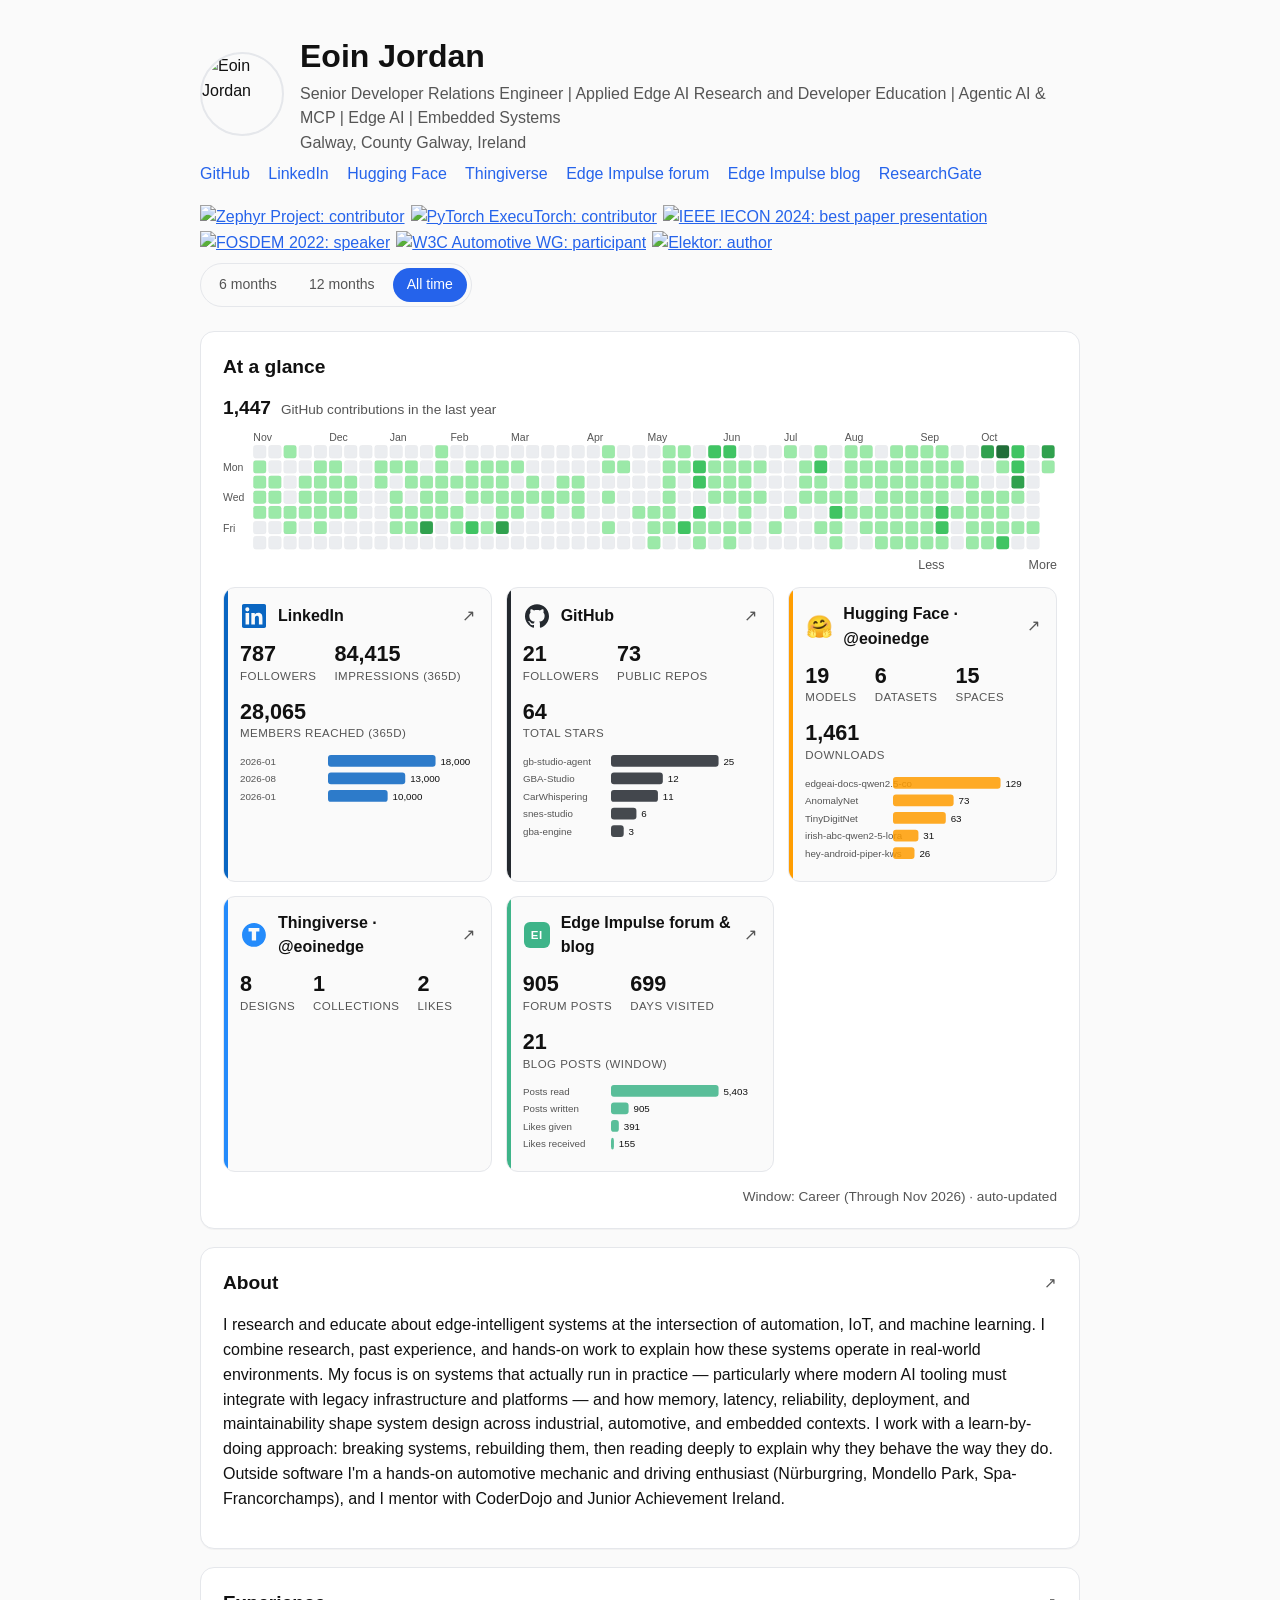
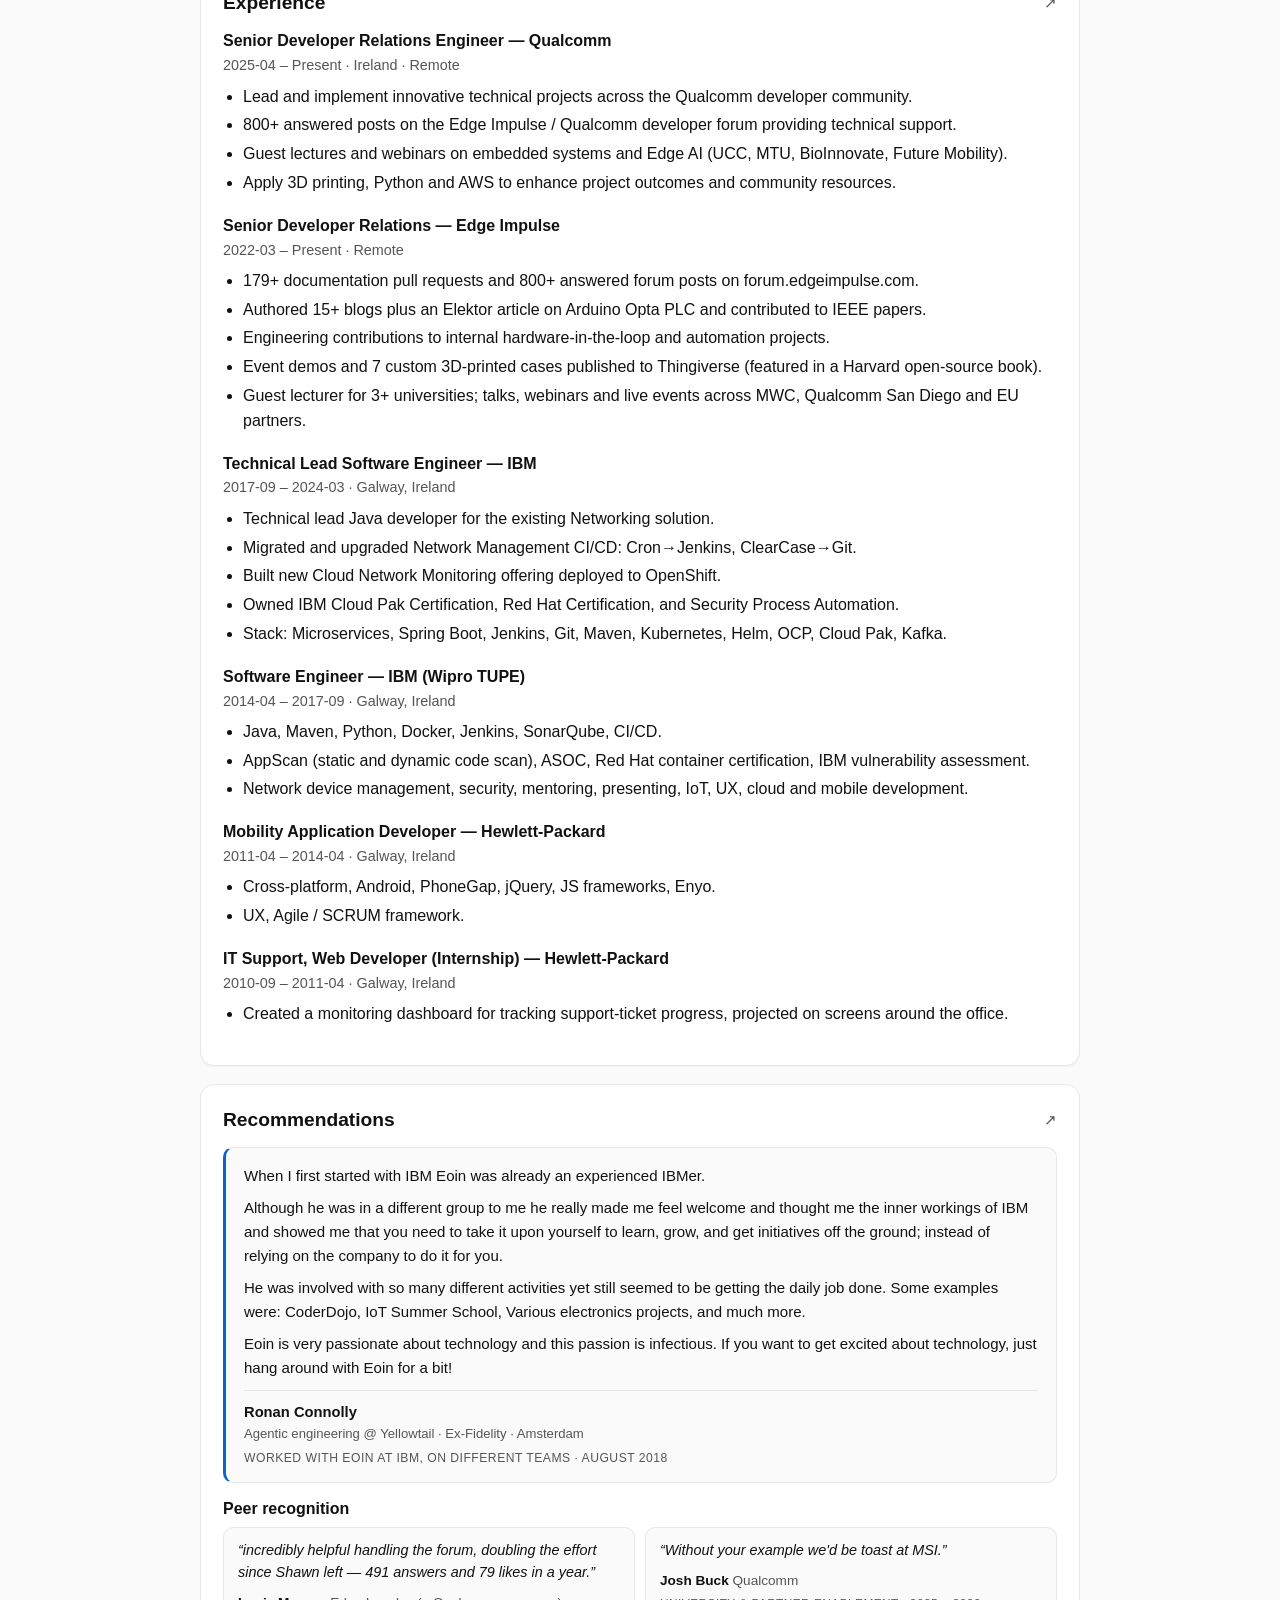
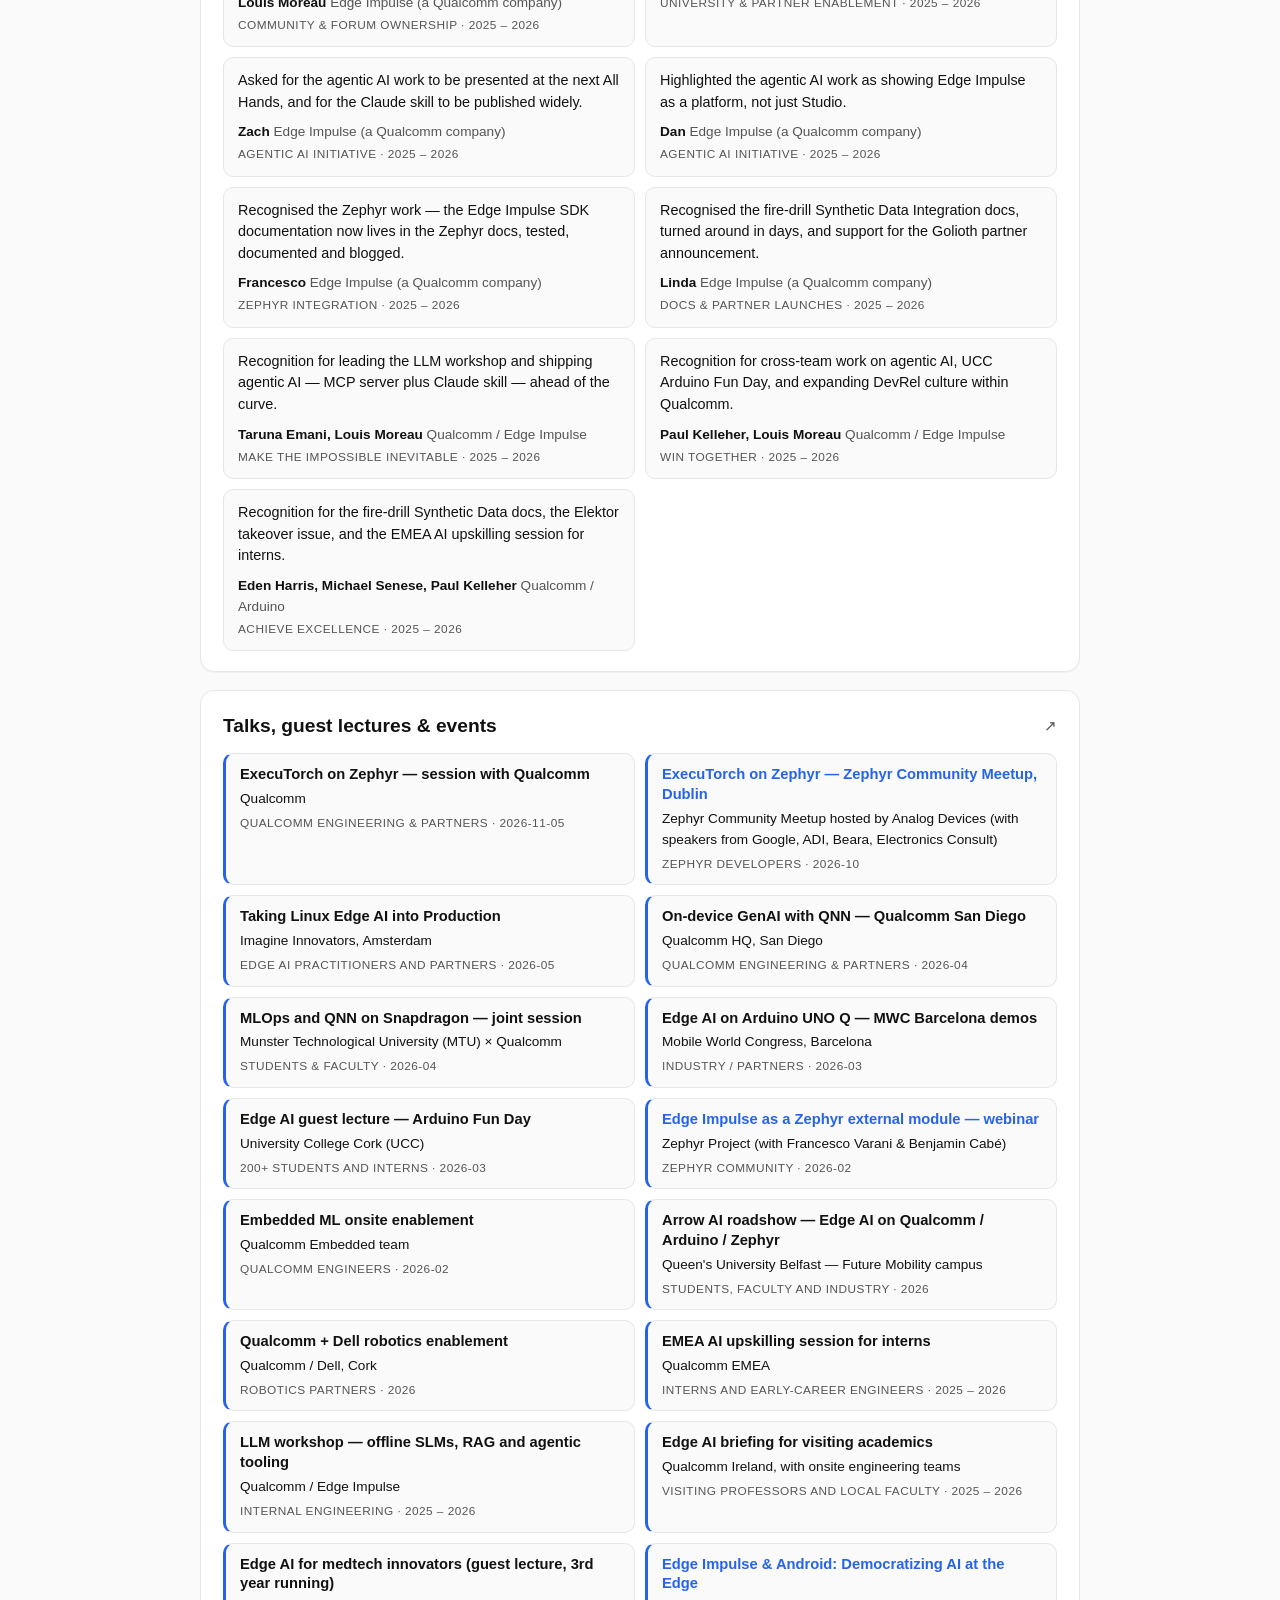
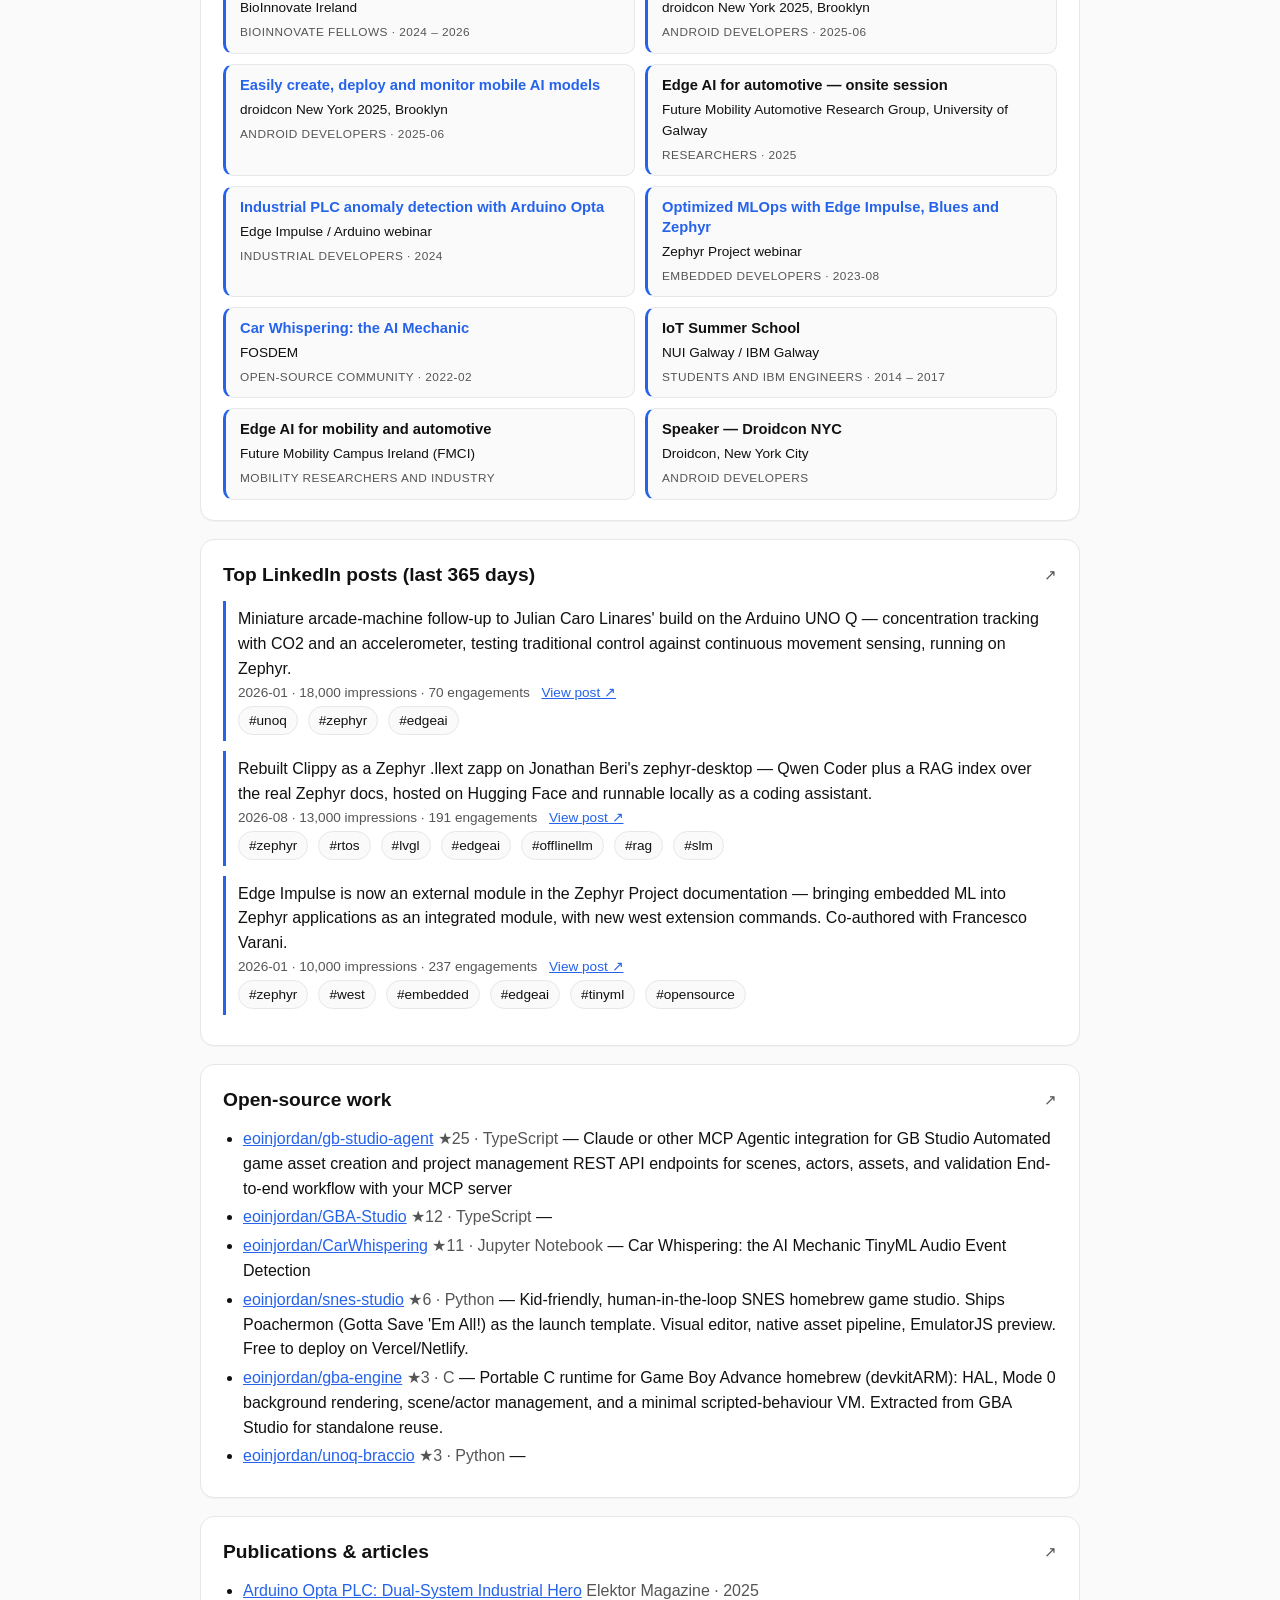
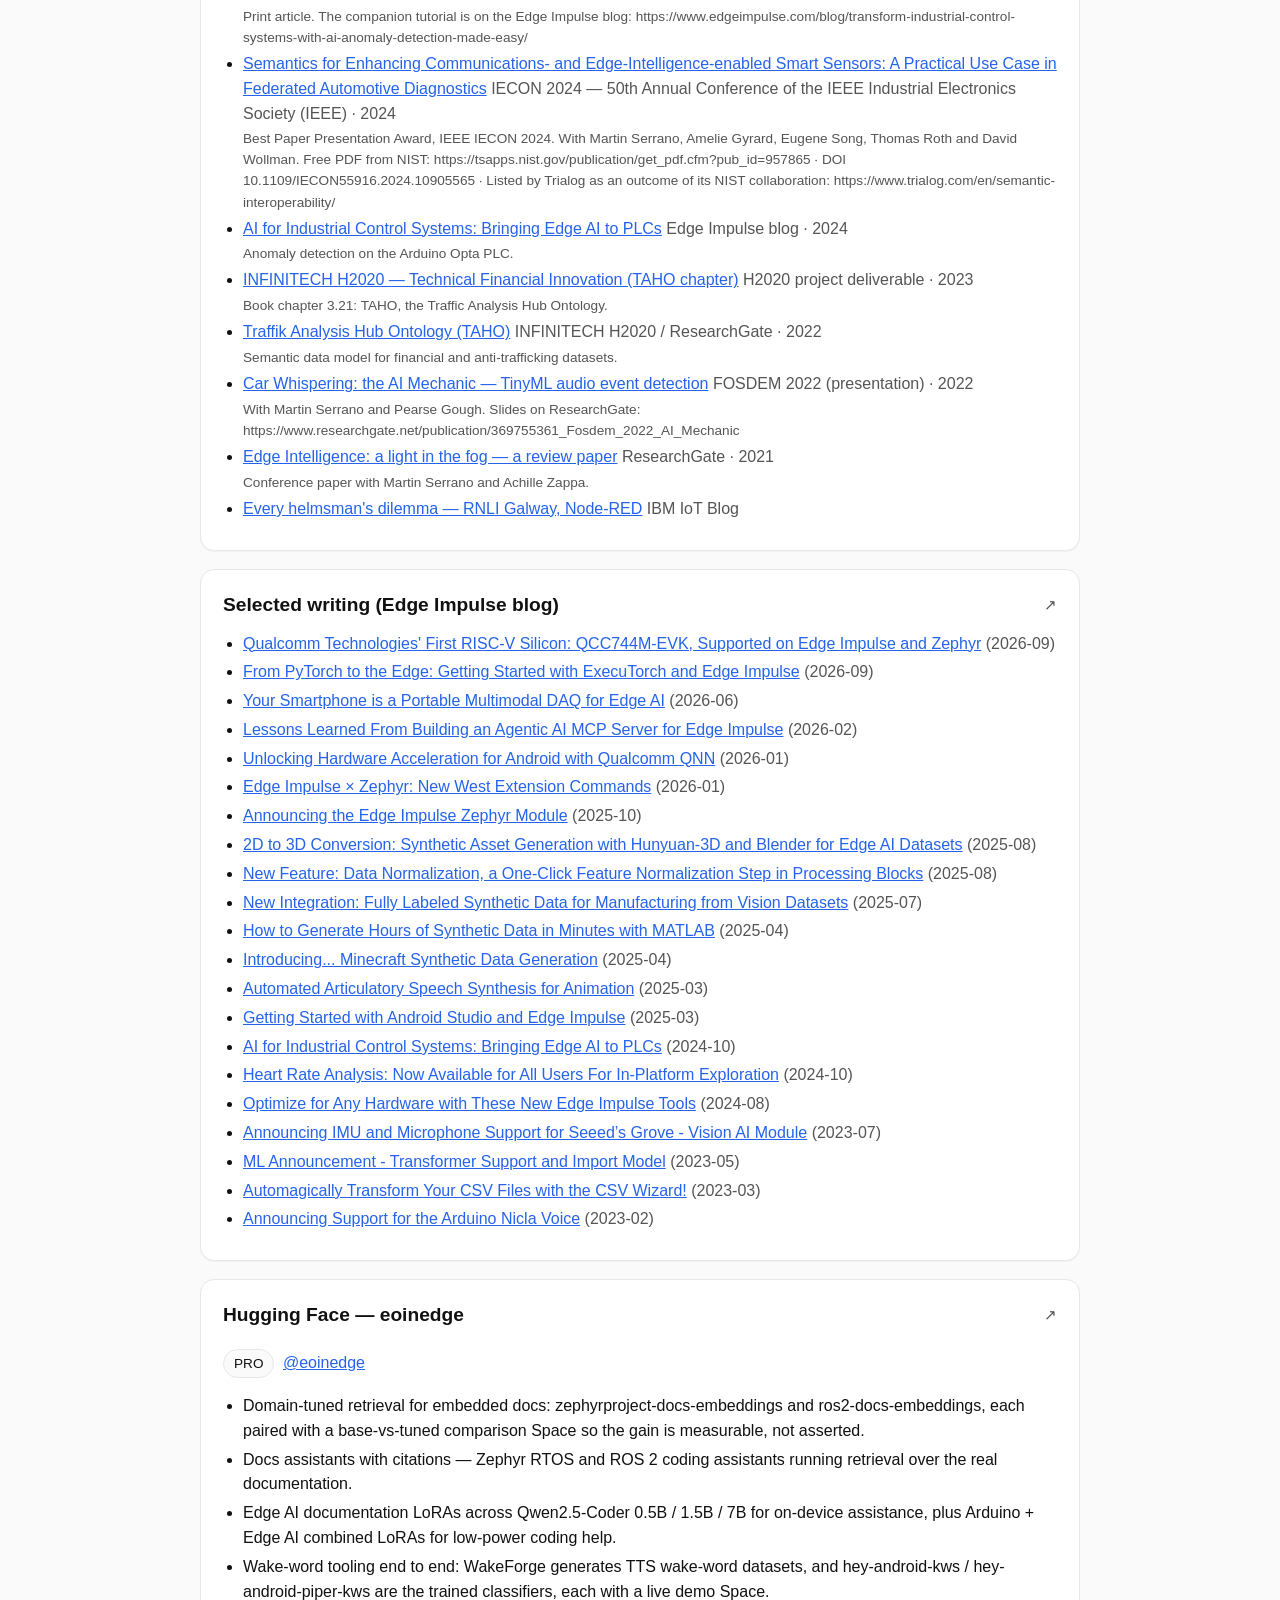
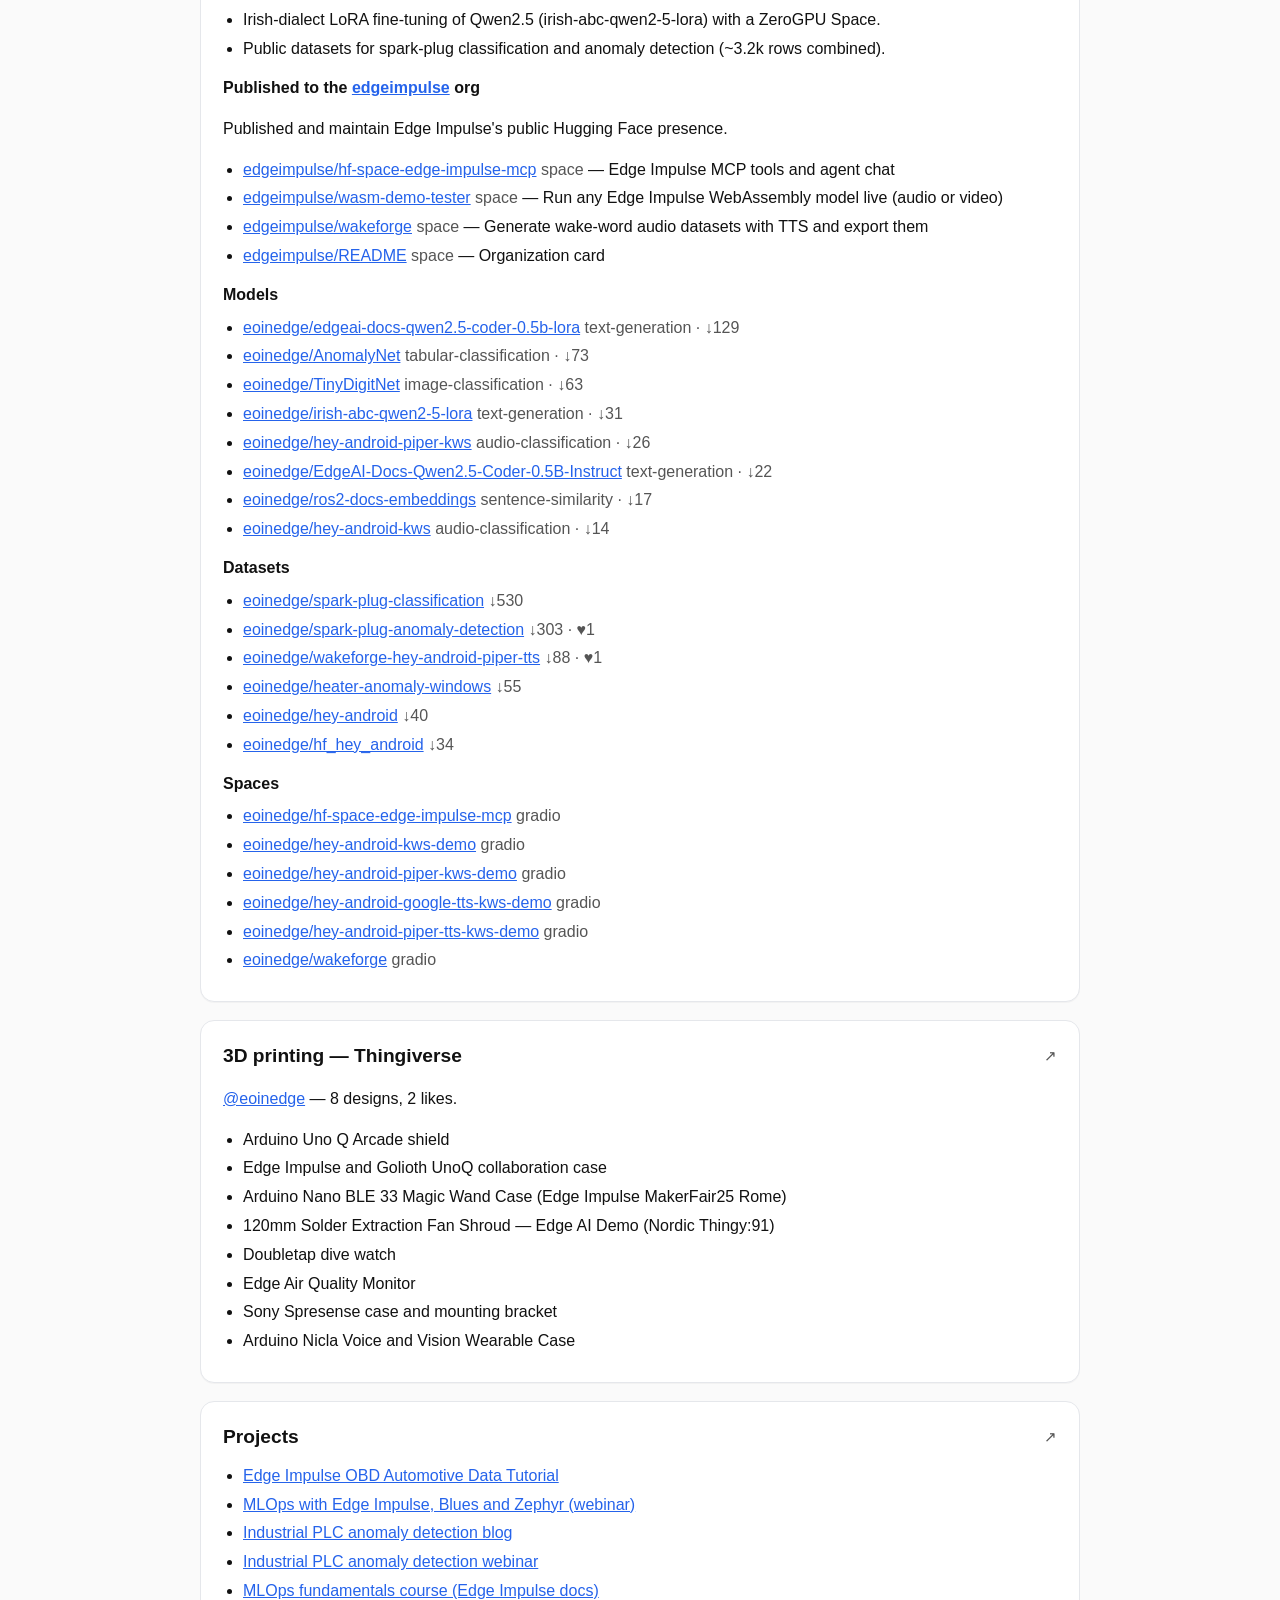
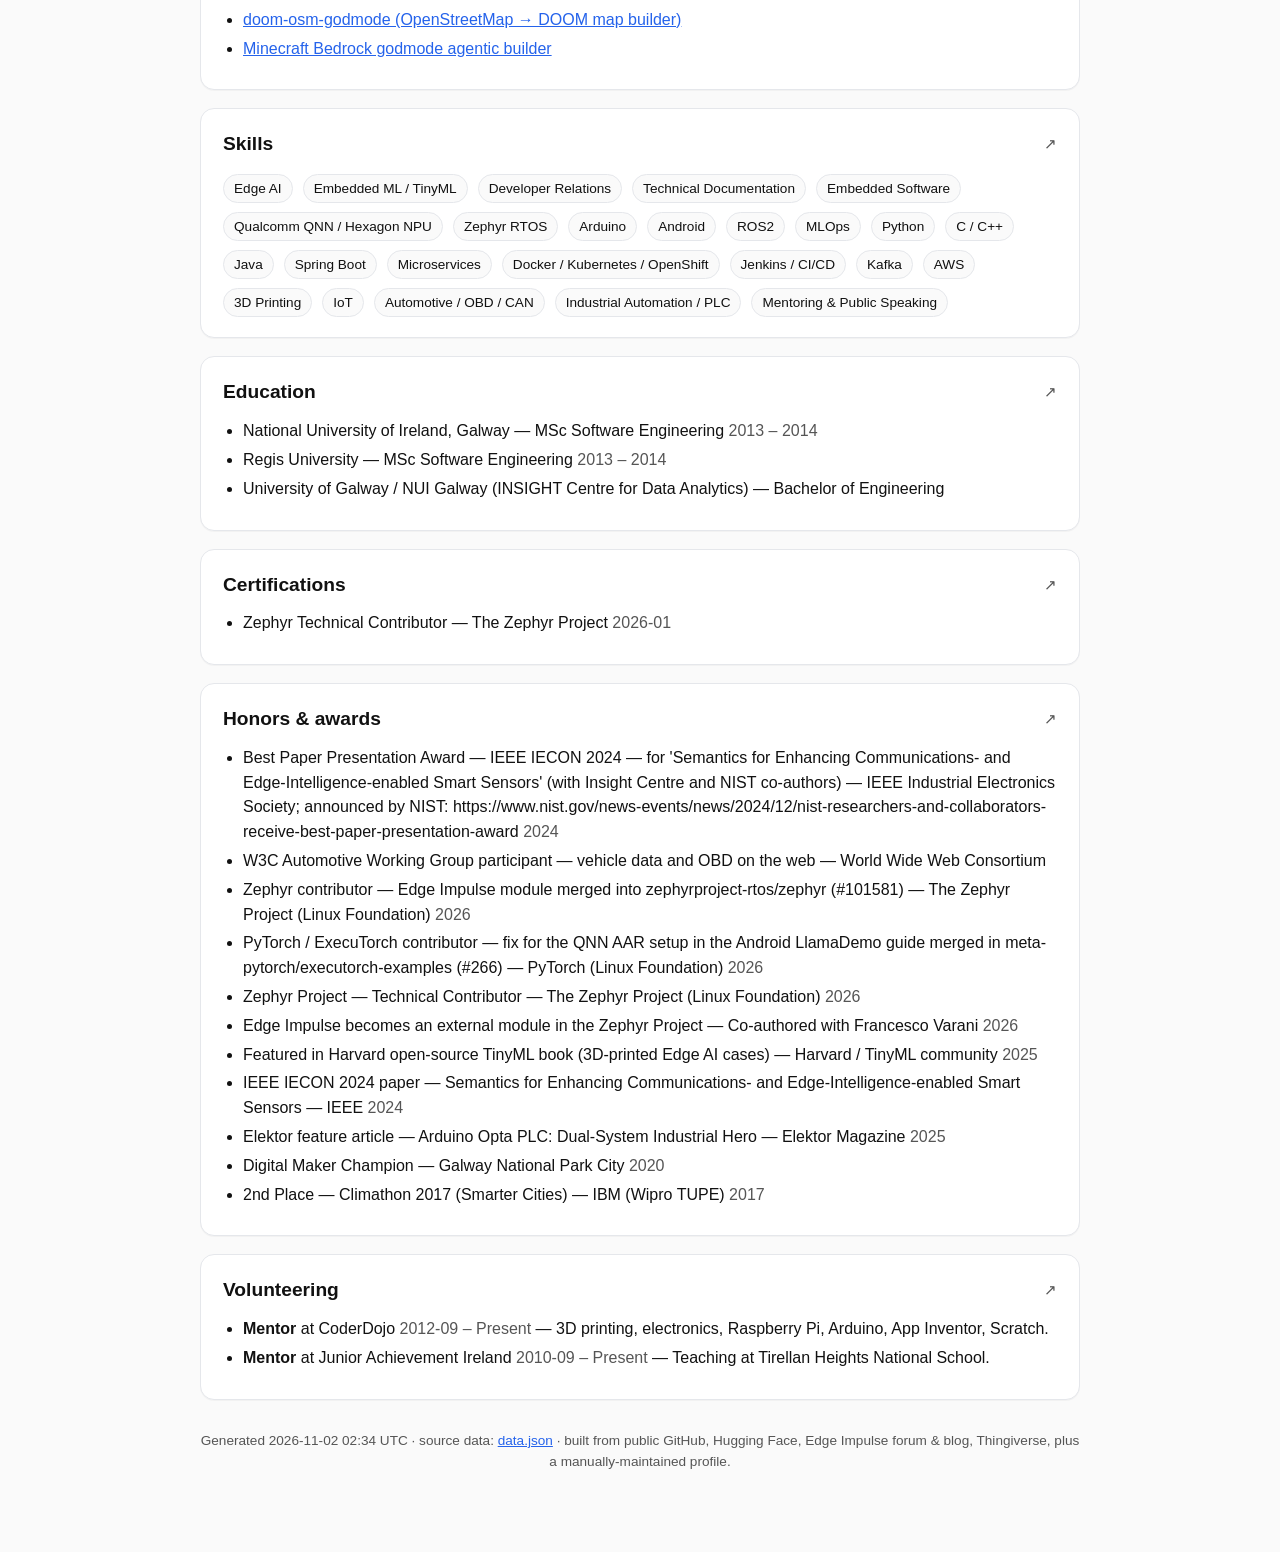
==== commit c0e2a90a: "site: drop the droidcon badge" ====
--- a/index.html
+++ b/index.html
@@ -26,12 +26,12 @@
     </div>
   </div>
   <div class="links"><a href="https://github.com/eoinjordan" rel="me noopener">GitHub</a> <a href="https://www.linkedin.com/in/eoin-jordan/" rel="me noopener">LinkedIn</a> <a href="https://huggingface.co/eoinedge" rel="me noopener">Hugging Face</a> <a href="https://www.thingiverse.com/eoinedge/designs" rel="me noopener">Thingiverse</a> <a href="https://forum.edgeimpulse.com/u/eoin" rel="me noopener">Edge Impulse forum</a> <a href="https://www.edgeimpulse.com/blog/author/eoinjordan/" rel="me noopener">Edge Impulse blog</a> <a href="https://www.researchgate.net/profile/Eoin-Jordan-4" rel="me noopener">ResearchGate</a></div>
-  <div class='badges'><a href='https://github.com/zephyrproject-rtos/zephyr/pull/101581' rel='noopener' title='Edge Impulse module merged into Zephyr'><img src='https://img.shields.io/badge/Zephyr%20Project-contributor-7929D2' alt='Zephyr Project: contributor' /></a><a href='https://github.com/meta-pytorch/executorch-examples/pull/266' rel='noopener' title='Merged in executorch-examples'><img src='https://img.shields.io/badge/PyTorch%20ExecuTorch-contributor-EE4C2C?logo=pytorch&amp;logoColor=white' alt='PyTorch ExecuTorch: contributor' /></a><a href='https://www.nist.gov/news-events/news/2024/12/nist-researchers-and-collaborators-receive-best-paper-presentation-award' rel='noopener' title='Best Paper Presentation Award, IEEE IECON 2024'><img src='https://img.shields.io/badge/IEEE%20IECON%202024-best%20paper%20presentation-00629B?logo=ieee&amp;logoColor=white' alt='IEEE IECON 2024: best paper presentation' /></a><a href='https://archive.fosdem.org/2022/schedule/event/lt_car_whispering/' rel='noopener' title='Car Whispering: the AI Mechanic'><img src='https://img.shields.io/badge/FOSDEM%202022-speaker-AB1A6C' alt='FOSDEM 2022: speaker' /></a><a href='https://confpad.io/conferences/droidcon-new-york-2025' rel='noopener' title='Two talks at droidcon New York 2025'><img src='https://img.shields.io/badge/droidcon%20NYC%202025-speaker-1B9AAA' alt='droidcon NYC 2025: speaker' /></a><a href='https://www.w3.org/groups/wg/auto/' rel='noopener' title='W3C Automotive Working Group: vehicle information services and OBD data on the web'><img src='https://img.shields.io/badge/W3C%20Automotive%20WG-participant-005A9C' alt='W3C Automotive WG: participant' /></a><a href='https://www.elektormagazine.com/magazine/elektor-469' rel='noopener' title='Arduino Opta PLC: Dual-System Industrial Hero'><img src='https://img.shields.io/badge/Elektor-author-2E8B57' alt='Elektor: author' /></a></div>
+  <div class='badges'><a href='https://github.com/zephyrproject-rtos/zephyr/pull/101581' rel='noopener' title='Edge Impulse module merged into Zephyr'><img src='https://img.shields.io/badge/Zephyr%20Project-contributor-7929D2' alt='Zephyr Project: contributor' /></a><a href='https://github.com/meta-pytorch/executorch-examples/pull/266' rel='noopener' title='Merged in executorch-examples'><img src='https://img.shields.io/badge/PyTorch%20ExecuTorch-contributor-EE4C2C?logo=pytorch&amp;logoColor=white' alt='PyTorch ExecuTorch: contributor' /></a><a href='https://www.nist.gov/news-events/news/2024/12/nist-researchers-and-collaborators-receive-best-paper-presentation-award' rel='noopener' title='Best Paper Presentation Award, IEEE IECON 2024'><img src='https://img.shields.io/badge/IEEE%20IECON%202024-best%20paper%20presentation-00629B?logo=ieee&amp;logoColor=white' alt='IEEE IECON 2024: best paper presentation' /></a><a href='https://archive.fosdem.org/2022/schedule/event/lt_car_whispering/' rel='noopener' title='Car Whispering: the AI Mechanic'><img src='https://img.shields.io/badge/FOSDEM%202022-speaker-AB1A6C' alt='FOSDEM 2022: speaker' /></a><a href='https://www.w3.org/groups/wg/auto/' rel='noopener' title='W3C Automotive Working Group: vehicle information services and OBD data on the web'><img src='https://img.shields.io/badge/W3C%20Automotive%20WG-participant-005A9C' alt='W3C Automotive WG: participant' /></a><a href='https://www.elektormagazine.com/magazine/elektor-469' rel='noopener' title='Arduino Opta PLC: Dual-System Industrial Hero'><img src='https://img.shields.io/badge/Elektor-author-2E8B57' alt='Elektor: author' /></a></div>
   <div class='tabs'><a class="" href="6m.html">6 months</a><a class="" href="12m.html">12 months</a><a class="on" href="index.html">All time</a></div>
 </header>
 <section><h2>At a glance</h2><div class='contrib-wrap'><div class='contrib-head'><span class='n'>1,447</span><span class='l'>GitHub contributions in the last year</span></div><style scoped></style><svg class="contrib" viewBox="0 0 715 105" width="100%" preserveAspectRatio="xMinYMin meet"><text x="26" y="10" font-size="9" fill="var(--muted)">Nov</text><text x="91" y="10" font-size="9" fill="var(--muted)">Dec</text><text x="143" y="10" font-size="9" fill="var(--muted)">Jan</text><text x="195" y="10" font-size="9" fill="var(--muted)">Feb</text><text x="247" y="10" font-size="9" fill="var(--muted)">Mar</text><text x="312" y="10" font-size="9" fill="var(--muted)">Apr</text><text x="364" y="10" font-size="9" fill="var(--muted)">May</text><text x="429" y="10" font-size="9" fill="var(--muted)">Jun</text><text x="481" y="10" font-size="9" fill="var(--muted)">Jul</text><text x="533" y="10" font-size="9" fill="var(--muted)">Aug</text><text x="598" y="10" font-size="9" fill="var(--muted)">Sep</text><text x="650" y="10" font-size="9" fill="var(--muted)">Oct</text><text x="0" y="36" font-size="9" fill="var(--muted)">Mon</text><text x="0" y="62" font-size="9" fill="var(--muted)">Wed</text><text x="0" y="88" font-size="9" fill="var(--muted)">Fri</text><rect x="26" y="14" width="11" height="11" rx="2" ry="2" class="cl-0"><title>2025-11-02 · 0 contributions</title></rect><rect x="26" y="27" width="11" height="11" rx="2" ry="2" class="cl-1"><title>2025-11-03 · 1 contribution</title></rect><rect x="26" y="40" width="11" height="11" rx="2" ry="2" class="cl-1"><title>2025-11-04 · 15 contributions</title></rect><rect x="26" y="53" width="11" height="11" rx="2" ry="2" class="cl-1"><title>2025-11-05 · 15 contributions</title></rect><rect x="26" y="66" width="11" height="11" rx="2" ry="2" class="cl-1"><title>2025-11-06 · 6 contributions</title></rect><rect x="26" y="79" width="11" height="11" rx="2" ry="2" class="cl-0"><title>2025-11-07 · 0 contributions</title></rect><rect x="26" y="92" width="11" height="11" rx="2" ry="2" class="cl-0"><title>2025-11-08 · 0 contributions</title></rect><rect x="39" y="14" width="11" height="11" rx="2" ry="2" class="cl-0"><title>2025-11-09 · 0 contributions</title></rect><rect x="39" y="27" width="11" height="11" rx="2" ry="2" class="cl-0"><title>2025-11-10 · 0 contributions</title></rect><rect x="39" y="40" width="11" height="11" rx="2" ry="2" class="cl-1"><title>2025-11-11 · 1 contribution</title></rect><rect x="39" y="53" width="11" height="11" rx="2" ry="2" class="cl-1"><title>2025-11-12 · 5 contributions</title></rect><rect x="39" y="66" width="11" height="11" rx="2" ry="2" class="cl-1"><title>2025-11-13 · 4 contributions</title></rect><rect x="39" y="79" width="11" height="11" rx="2" ry="2" class="cl-0"><title>2025-11-14 · 0 contributions</title></rect><rect x="39" y="92" width="11" height="11" rx="2" ry="2" class="cl-0"><title>2025-11-15 · 0 contributions</title></rect><rect x="52" y="14" width="11" height="11" rx="2" ry="2" class="cl-1"><title>2025-11-16 · 1 contribution</title></rect><rect x="52" y="27" width="11" height="11" rx="2" ry="2" class="cl-0"><title>2025-11-17 · 0 contributions</title></rect><rect x="52" y="40" width="11" height="11" rx="2" ry="2" class="cl-0"><title>2025-11-18 · 0 contributions</title></rect><rect x="52" y="53" width="11" height="11" rx="2" ry="2" class="cl-0"><title>2025-11-19 · 0 contributions</title></rect><rect x="52" y="66" width="11" height="11" rx="2" ry="2" class="cl-1"><title>2025-11-20 · 6 contributions</title></rect><rect x="52" y="79" width="11" height="11" rx="2" ry="2" class="cl-1"><title>2025-11-21 · 2 contributions</title></rect><rect x="52" y="92" width="11" height="11" rx="2" ry="2" class="cl-0"><title>2025-11-22 · 0 contributions</title></rect><rect x="65" y="14" width="11" height="11" rx="2" ry="2" class="cl-0"><title>2025-11-23 · 0 contributions</title></rect><rect x="65" y="27" width="11" height="11" rx="2" ry="2" class="cl-0"><title>2025-11-24 · 0 contributions</title></rect><rect x="65" y="40" width="11" height="11" rx="2" ry="2" class="cl-1"><title>2025-11-25 · 4 contributions</title></rect><rect x="65" y="53" width="11" height="11" rx="2" ry="2" class="cl-1"><title>2025-11-26 · 6 contributions</title></rect><rect x="65" y="66" width="11" height="11" rx="2" ry="2" class="cl-1"><title>2025-11-27 · 9 contributions</title></rect><rect x="65" y="79" width="11" height="11" rx="2" ry="2" class="cl-0"><title>2025-11-28 · 0 contributions</title></rect><rect x="65" y="92" width="11" height="11" rx="2" ry="2" class="cl-0"><title>2025-11-29 · 0 contributions</title></rect><rect x="78" y="14" width="11" height="11" rx="2" ry="2" class="cl-0"><title>2025-11-30 · 0 contributions</title></rect><rect x="78" y="27" width="11" height="11" rx="2" ry="2" class="cl-1"><title>2025-12-01 · 1 contribution</title></rect><rect x="78" y="40" width="11" height="11" rx="2" ry="2" class="cl-1"><title>2025-12-02 · 1 contribution</title></rect><rect x="78" y="53" width="11" height="11" rx="2" ry="2" class="cl-1"><title>2025-12-03 · 2 contributions</title></rect><rect x="78" y="66" width="11" height="11" rx="2" ry="2" class="cl-1"><title>2025-12-04 · 1 contribution</title></rect><rect x="78" y="79" width="11" height="11" rx="2" ry="2" class="cl-1"><title>2025-12-05 · 14 contributions</title></rect><rect x="78" y="92" width="11" height="11" rx="2" ry="2" class="cl-0"><title>2025-12-06 · 0 contributions</title></rect><rect x="91" y="14" width="11" height="11" rx="2" ry="2" class="cl-0"><title>2025-12-07 · 0 contributions</title></rect><rect x="91" y="27" width="11" height="11" rx="2" ry="2" class="cl-1"><title>2025-12-08 · 9 contributions</title></rect><rect x="91" y="40" width="11" height="11" rx="2" ry="2" class="cl-1"><title>2025-12-09 · 10 contributions</title></rect><rect x="91" y="53" width="11" height="11" rx="2" ry="2" class="cl-1"><title>2025-12-10 · 6 contributions</title></rect><rect x="91" y="66" width="11" height="11" rx="2" ry="2" class="cl-1"><title>2025-12-11 · 4 contributions</title></rect><rect x="91" y="79" width="11" height="11" rx="2" ry="2" class="cl-0"><title>2025-12-12 · 0 contributions</title></rect><rect x="91" y="92" width="11" height="11" rx="2" ry="2" class="cl-0"><title>2025-12-13 · 0 contributions</title></rect><rect x="104" y="14" width="11" height="11" rx="2" ry="2" class="cl-0"><title>2025-12-14 · 0 contributions</title></rect><rect x="104" y="27" width="11" height="11" rx="2" ry="2" class="cl-0"><title>2025-12-15 · 0 contributions</title></rect><rect x="104" y="40" width="11" height="11" rx="2" ry="2" class="cl-1"><title>2025-12-16 · 1 contribution</title></rect><rect x="104" y="53" width="11" height="11" rx="2" ry="2" class="cl-1"><title>2025-12-17 · 3 contributions</title></rect><rect x="104" y="66" width="11" height="11" rx="2" ry="2" class="cl-1"><title>2025-12-18 · 3 contributions</title></rect><rect x="104" y="79" width="11" height="11" rx="2" ry="2" class="cl-0"><title>2025-12-19 · 0 contributions</title></rect><rect x="104" y="92" width="11" height="11" rx="2" ry="2" class="cl-0"><title>2025-12-20 · 0 contributions</title></rect><rect x="117" y="14" width="11" height="11" rx="2" ry="2" class="cl-0"><title>2025-12-21 · 0 contributions</title></rect><rect x="117" y="27" width="11" height="11" rx="2" ry="2" class="cl-0"><title>2025-12-22 · 0 contributions</title></rect><rect x="117" y="40" width="11" height="11" rx="2" ry="2" class="cl-0"><title>2025-12-23 · 0 contributions</title></rect><rect x="117" y="53" width="11" height="11" rx="2" ry="2" class="cl-0"><title>2025-12-24 · 0 contributions</title></rect><rect x="117" y="66" width="11" height="11" rx="2" ry="2" class="cl-0"><title>2025-12-25 · 0 contributions</title></rect><rect x="117" y="79" width="11" height="11" rx="2" ry="2" class="cl-0"><title>2025-12-26 · 0 contributions</title></rect><rect x="117" y="92" width="11" height="11" rx="2" ry="2" class="cl-0"><title>2025-12-27 · 0 contributions</title></rect><rect x="130" y="14" width="11" height="11" rx="2" ry="2" class="cl-0"><title>2025-12-28 · 0 contributions</title></rect><rect x="130" y="27" width="11" height="11" rx="2" ry="2" class="cl-1"><title>2025-12-29 · 1 contribution</title></rect><rect x="130" y="40" width="11" height="11" rx="2" ry="2" class="cl-1"><title>2025-12-30 · 2 contributions</title></rect><rect x="130" y="53" width="11" height="11" rx="2" ry="2" class="cl-0"><title>2025-12-31 · 0 contributions</title></rect><rect x="130" y="66" width="11" height="11" rx="2" ry="2" class="cl-0"><title>2026-01-01 · 0 contributions</title></rect><rect x="130" y="79" width="11" height="11" rx="2" ry="2" class="cl-0"><title>2026-01-02 · 0 contributions</title></rect><rect x="130" y="92" width="11" height="11" rx="2" ry="2" class="cl-0"><title>2026-01-03 · 0 contributions</title></rect><rect x="143" y="14" width="11" height="11" rx="2" ry="2" class="cl-0"><title>2026-01-04 · 0 contributions</title></rect><rect x="143" y="27" width="11" height="11" rx="2" ry="2" class="cl-1"><title>2026-01-05 · 2 contributions</title></rect><rect x="143" y="40" width="11" height="11" rx="2" ry="2" class="cl-0"><title>2026-01-06 · 0 contributions</title></rect><rect x="143" y="53" width="11" height="11" rx="2" ry="2" class="cl-1"><title>2026-01-07 · 1 contribution</title></rect><rect x="143" y="66" width="11" height="11" rx="2" ry="2" class="cl-1"><title>2026-01-08 · 7 contributions</title></rect><rect x="143" y="79" width="11" height="11" rx="2" ry="2" class="cl-1"><title>2026-01-09 · 2 contributions</title></rect><rect x="143" y="92" width="11" height="11" rx="2" ry="2" class="cl-0"><title>2026-01-10 · 0 contributions</title></rect><rect x="156" y="14" width="11" height="11" rx="2" ry="2" class="cl-0"><title>2026-01-11 · 0 contributions</title></rect><rect x="156" y="27" width="11" height="11" rx="2" ry="2" class="cl-1"><title>2026-01-12 · 6 contributions</title></rect><rect x="156" y="40" width="11" height="11" rx="2" ry="2" class="cl-1"><title>2026-01-13 · 6 contributions</title></rect><rect x="156" y="53" width="11" height="11" rx="2" ry="2" class="cl-0"><title>2026-01-14 · 0 contributions</title></rect><rect x="156" y="66" width="11" height="11" rx="2" ry="2" class="cl-1"><title>2026-01-15 · 2 contributions</title></rect><rect x="156" y="79" width="11" height="11" rx="2" ry="2" class="cl-1"><title>2026-01-16 · 1 contribution</title></rect><rect x="156" y="92" width="11" height="11" rx="2" ry="2" class="cl-0"><title>2026-01-17 · 0 contributions</title></rect><rect x="169" y="14" width="11" height="11" rx="2" ry="2" class="cl-0"><title>2026-01-18 · 0 contributions</title></rect><rect x="169" y="27" width="11" height="11" rx="2" ry="2" class="cl-0"><title>2026-01-19 · 0 contributions</title></rect><rect x="169" y="40" width="11" height="11" rx="2" ry="2" class="cl-1"><title>2026-01-20 · 2 contributions</title></rect><rect x="169" y="53" width="11" height="11" rx="2" ry="2" class="cl-1"><title>2026-01-21 · 6 contributions</title></rect><rect x="169" y="66" width="11" height="11" rx="2" ry="2" class="cl-1"><title>2026-01-22 · 9 contributions</title></rect><rect x="169" y="79" width="11" height="11" rx="2" ry="2" class="cl-3"><title>2026-01-23 · 39 contributions</title></rect><rect x="169" y="92" width="11" height="11" rx="2" ry="2" class="cl-0"><title>2026-01-24 · 0 contributions</title></rect><rect x="182" y="14" width="11" height="11" rx="2" ry="2" class="cl-1"><title>2026-01-25 · 7 contributions</title></rect><rect x="182" y="27" width="11" height="11" rx="2" ry="2" class="cl-1"><title>2026-01-26 · 10 contributions</title></rect><rect x="182" y="40" width="11" height="11" rx="2" ry="2" class="cl-1"><title>2026-01-27 · 4 contributions</title></rect><rect x="182" y="53" width="11" height="11" rx="2" ry="2" class="cl-1"><title>2026-01-28 · 5 contributions</title></rect><rect x="182" y="66" width="11" height="11" rx="2" ry="2" class="cl-1"><title>2026-01-29 · 4 contributions</title></rect><rect x="182" y="79" width="11" height="11" rx="2" ry="2" class="cl-0"><title>2026-01-30 · 0 contributions</title></rect><rect x="182" y="92" width="11" height="11" rx="2" ry="2" class="cl-0"><title>2026-01-31 · 0 contributions</title></rect><rect x="195" y="14" width="11" height="11" rx="2" ry="2" class="cl-0"><title>2026-02-01 · 0 contributions</title></rect><rect x="195" y="27" width="11" height="11" rx="2" ry="2" class="cl-0"><title>2026-02-02 · 0 contributions</title></rect><rect x="195" y="40" width="11" height="11" rx="2" ry="2" class="cl-1"><title>2026-02-03 · 3 contributions</title></rect><rect x="195" y="53" width="11" height="11" rx="2" ry="2" class="cl-0"><title>2026-02-04 · 0 contributions</title></rect><rect x="195" y="66" width="11" height="11" rx="2" ry="2" class="cl-1"><title>2026-02-05 · 9 contributions</title></rect><rect x="195" y="79" width="11" height="11" rx="2" ry="2" class="cl-1"><title>2026-02-06 · 14 contributions</title></rect><rect x="195" y="92" width="11" height="11" rx="2" ry="2" class="cl-0"><title>2026-02-07 · 0 contributions</title></rect><rect x="208" y="14" width="11" height="11" rx="2" ry="2" class="cl-0"><title>2026-02-08 · 0 contributions</title></rect><rect x="208" y="27" width="11" height="11" rx="2" ry="2" class="cl-1"><title>2026-02-09 · 1 contribution</title></rect><rect x="208" y="40" width="11" height="11" rx="2" ry="2" class="cl-1"><title>2026-02-10 · 14 contributions</title></rect><rect x="208" y="53" width="11" height="11" rx="2" ry="2" class="cl-1"><title>2026-02-11 · 10 contributions</title></rect><rect x="208" y="66" width="11" height="11" rx="2" ry="2" class="cl-0"><title>2026-02-12 · 0 contributions</title></rect><rect x="208" y="79" width="11" height="11" rx="2" ry="2" class="cl-2"><title>2026-02-13 · 25 contributions</title></rect><rect x="208" y="92" width="11" height="11" rx="2" ry="2" class="cl-0"><title>2026-02-14 · 0 contributions</title></rect><rect x="221" y="14" width="11" height="11" rx="2" ry="2" class="cl-0"><title>2026-02-15 · 0 contributions</title></rect><rect x="221" y="27" width="11" height="11" rx="2" ry="2" class="cl-1"><title>2026-02-16 · 3 contributions</title></rect><rect x="221" y="40" width="11" height="11" rx="2" ry="2" class="cl-1"><title>2026-02-17 · 1 contribution</title></rect><rect x="221" y="53" width="11" height="11" rx="2" ry="2" class="cl-1"><title>2026-02-18 · 7 contributions</title></rect><rect x="221" y="66" width="11" height="11" rx="2" ry="2" class="cl-0"><title>2026-02-19 · 0 contributions</title></rect><rect x="221" y="79" width="11" height="11" rx="2" ry="2" class="cl-1"><title>2026-02-20 · 8 contributions</title></rect><rect x="221" y="92" width="11" height="11" rx="2" ry="2" class="cl-0"><title>2026-02-21 · 0 contributions</title></rect><rect x="234" y="14" width="11" height="11" rx="2" ry="2" class="cl-0"><title>2026-02-22 · 0 contributions</title></rect><rect x="234" y="27" width="11" height="11" rx="2" ry="2" class="cl-1"><title>2026-02-23 · 2 contributions</title></rect><rect x="234" y="40" width="11" height="11" rx="2" ry="2" class="cl-1"><title>2026-02-24 · 3 contributions</title></rect><rect x="234" y="53" width="11" height="11" rx="2" ry="2" class="cl-1"><title>2026-02-25 · 4 contributions</title></rect><rect x="234" y="66" width="11" height="11" rx="2" ry="2" class="cl-1"><title>2026-02-26 · 15 contributions</title></rect><rect x="234" y="79" width="11" height="11" rx="2" ry="2" class="cl-3"><title>2026-02-27 · 35 contributions</title></rect><rect x="234" y="92" width="11" height="11" rx="2" ry="2" class="cl-0"><title>2026-02-28 · 0 contributions</title></rect><rect x="247" y="14" width="11" height="11" rx="2" ry="2" class="cl-0"><title>2026-03-01 · 0 contributions</title></rect><rect x="247" y="27" width="11" height="11" rx="2" ry="2" class="cl-1"><title>2026-03-02 · 1 contribution</title></rect><rect x="247" y="40" width="11" height="11" rx="2" ry="2" class="cl-0"><title>2026-03-03 · 0 contributions</title></rect><rect x="247" y="53" width="11" height="11" rx="2" ry="2" class="cl-1"><title>2026-03-04 · 9 contributions</title></rect><rect x="247" y="66" width="11" height="11" rx="2" ry="2" class="cl-1"><title>2026-03-05 · 2 contributions</title></rect><rect x="247" y="79" width="11" height="11" rx="2" ry="2" class="cl-0"><title>2026-03-06 · 0 contributions</title></rect><rect x="247" y="92" width="11" height="11" rx="2" ry="2" class="cl-0"><title>2026-03-07 · 0 contributions</title></rect><rect x="260" y="14" width="11" height="11" rx="2" ry="2" class="cl-0"><title>2026-03-08 · 0 contributions</title></rect><rect x="260" y="27" width="11" height="11" rx="2" ry="2" class="cl-0"><title>2026-03-09 · 0 contributions</title></rect><rect x="260" y="40" width="11" height="11" rx="2" ry="2" class="cl-1"><title>2026-03-10 · 4 contributions</title></rect><rect x="260" y="53" width="11" height="11" rx="2" ry="2" class="cl-1"><title>2026-03-11 · 6 contributions</title></rect><rect x="260" y="66" width="11" height="11" rx="2" ry="2" class="cl-0"><title>2026-03-12 · 0 contributions</title></rect><rect x="260" y="79" width="11" height="11" rx="2" ry="2" class="cl-0"><title>2026-03-13 · 0 contributions</title></rect><rect x="260" y="92" width="11" height="11" rx="2" ry="2" class="cl-0"><title>2026-03-14 · 0 contributions</title></rect><rect x="273" y="14" width="11" height="11" rx="2" ry="2" class="cl-0"><title>2026-03-15 · 0 contributions</title></rect><rect x="273" y="27" width="11" height="11" rx="2" ry="2" class="cl-0"><title>2026-03-16 · 0 contributions</title></rect><rect x="273" y="40" width="11" height="11" rx="2" ry="2" class="cl-0"><title>2026-03-17 · 0 contributions</title></rect><rect x="273" y="53" width="11" height="11" rx="2" ry="2" class="cl-1"><title>2026-03-18 · 3 contributions</title></rect><rect x="273" y="66" width="11" height="11" rx="2" ry="2" class="cl-1"><title>2026-03-19 · 1 contribution</title></rect><rect x="273" y="79" width="11" height="11" rx="2" ry="2" class="cl-0"><title>2026-03-20 · 0 contributions</title></rect><rect x="273" y="92" width="11" height="11" rx="2" ry="2" class="cl-0"><title>2026-03-21 · 0 contributions</title></rect><rect x="286" y="14" width="11" height="11" rx="2" ry="2" class="cl-0"><title>2026-03-22 · 0 contributions</title></rect><rect x="286" y="27" width="11" height="11" rx="2" ry="2" class="cl-0"><title>2026-03-23 · 0 contributions</title></rect><rect x="286" y="40" width="11" height="11" rx="2" ry="2" class="cl-1"><title>2026-03-24 · 2 contributions</title></rect><rect x="286" y="53" width="11" height="11" rx="2" ry="2" class="cl-1"><title>2026-03-25 · 5 contributions</title></rect><rect x="286" y="66" width="11" height="11" rx="2" ry="2" class="cl-0"><title>2026-03-26 · 0 contributions</title></rect><rect x="286" y="79" width="11" height="11" rx="2" ry="2" class="cl-0"><title>2026-03-27 · 0 contributions</title></rect><rect x="286" y="92" width="11" height="11" rx="2" ry="2" class="cl-0"><title>2026-03-28 · 0 contributions</title></rect><rect x="299" y="14" width="11" height="11" rx="2" ry="2" class="cl-0"><title>2026-03-29 · 0 contributions</title></rect><rect x="299" y="27" width="11" height="11" rx="2" ry="2" class="cl-0"><title>2026-03-30 · 0 contributions</title></rect><rect x="299" y="40" width="11" height="11" rx="2" ry="2" class="cl-1"><title>2026-03-31 · 2 contributions</title></rect><rect x="299" y="53" width="11" height="11" rx="2" ry="2" class="cl-1"><title>2026-04-01 · 1 contribution</title></rect><rect x="299" y="66" width="11" height="11" rx="2" ry="2" class="cl-1"><title>2026-04-02 · 2 contributions</title></rect><rect x="299" y="79" width="11" height="11" rx="2" ry="2" class="cl-0"><title>2026-04-03 · 0 contributions</title></rect><rect x="299" y="92" width="11" height="11" rx="2" ry="2" class="cl-0"><title>2026-04-04 · 0 contributions</title></rect><rect x="312" y="14" width="11" height="11" rx="2" ry="2" class="cl-0"><title>2026-04-05 · 0 contributions</title></rect><rect x="312" y="27" width="11" height="11" rx="2" ry="2" class="cl-0"><title>2026-04-06 · 0 contributions</title></rect><rect x="312" y="40" width="11" height="11" rx="2" ry="2" class="cl-0"><title>2026-04-07 · 0 contributions</title></rect><rect x="312" y="53" width="11" height="11" rx="2" ry="2" class="cl-0"><title>2026-04-08 · 0 contributions</title></rect><rect x="312" y="66" width="11" height="11" rx="2" ry="2" class="cl-0"><title>2026-04-09 · 0 contributions</title></rect><rect x="312" y="79" width="11" height="11" rx="2" ry="2" class="cl-0"><title>2026-04-10 · 0 contributions</title></rect><rect x="312" y="92" width="11" height="11" rx="2" ry="2" class="cl-0"><title>2026-04-11 · 0 contributions</title></rect><rect x="325" y="14" width="11" height="11" rx="2" ry="2" class="cl-1"><title>2026-04-12 · 4 contributions</title></rect><rect x="325" y="27" width="11" height="11" rx="2" ry="2" class="cl-1"><title>2026-04-13 · 1 contribution</title></rect><rect x="325" y="40" width="11" height="11" rx="2" ry="2" class="cl-0"><title>2026-04-14 · 0 contributions</title></rect><rect x="325" y="53" width="11" height="11" rx="2" ry="2" class="cl-1"><title>2026-04-15 · 4 contributions</title></rect><rect x="325" y="66" width="11" height="11" rx="2" ry="2" class="cl-0"><title>2026-04-16 · 0 contributions</title></rect><rect x="325" y="79" width="11" height="11" rx="2" ry="2" class="cl-1"><title>2026-04-17 · 6 contributions</title></rect><rect x="325" y="92" width="11" height="11" rx="2" ry="2" class="cl-0"><title>2026-04-18 · 0 contributions</title></rect><rect x="338" y="14" width="11" height="11" rx="2" ry="2" class="cl-0"><title>2026-04-19 · 0 contributions</title></rect><rect x="338" y="27" width="11" height="11" rx="2" ry="2" class="cl-1"><title>2026-04-20 · 4 contributions</title></rect><rect x="338" y="40" width="11" height="11" rx="2" ry="2" class="cl-0"><title>2026-04-21 · 0 contributions</title></rect><rect x="338" y="53" width="11" height="11" rx="2" ry="2" class="cl-0"><title>2026-04-22 · 0 contributions</title></rect><rect x="338" y="66" width="11" height="11" rx="2" ry="2" class="cl-0"><title>2026-04-23 · 0 contributions</title></rect><rect x="338" y="79" width="11" height="11" rx="2" ry="2" class="cl-0"><title>2026-04-24 · 0 contributions</title></rect><rect x="338" y="92" width="11" height="11" rx="2" ry="2" class="cl-0"><title>2026-04-25 · 0 contributions</title></rect><rect x="351" y="14" width="11" height="11" rx="2" ry="2" class="cl-0"><title>2026-04-26 · 0 contributions</title></rect><rect x="351" y="27" width="11" height="11" rx="2" ry="2" class="cl-0"><title>2026-04-27 · 0 contributions</title></rect><rect x="351" y="40" width="11" height="11" rx="2" ry="2" class="cl-0"><title>2026-04-28 · 0 contributions</title></rect><rect x="351" y="53" width="11" height="11" rx="2" ry="2" class="cl-0"><title>2026-04-29 · 0 contributions</title></rect><rect x="351" y="66" width="11" height="11" rx="2" ry="2" class="cl-1"><title>2026-04-30 · 1 contribution</title></rect><rect x="351" y="79" width="11" height="11" rx="2" ry="2" class="cl-0"><title>2026-05-01 · 0 contributions</title></rect><rect x="351" y="92" width="11" height="11" rx="2" ry="2" class="cl-0"><title>2026-05-02 · 0 contributions</title></rect><rect x="364" y="14" width="11" height="11" rx="2" ry="2" class="cl-0"><title>2026-05-03 · 0 contributions</title></rect><rect x="364" y="27" width="11" height="11" rx="2" ry="2" class="cl-0"><title>2026-05-04 · 0 contributions</title></rect><rect x="364" y="40" width="11" height="11" rx="2" ry="2" class="cl-0"><title>2026-05-05 · 0 contributions</title></rect><rect x="364" y="53" width="11" height="11" rx="2" ry="2" class="cl-0"><title>2026-05-06 · 0 contributions</title></rect><rect x="364" y="66" width="11" height="11" rx="2" ry="2" class="cl-1"><title>2026-05-07 · 1 contribution</title></rect><rect x="364" y="79" width="11" height="11" rx="2" ry="2" class="cl-1"><title>2026-05-08 · 1 contribution</title></rect><rect x="364" y="92" width="11" height="11" rx="2" ry="2" class="cl-1"><title>2026-05-09 · 1 contribution</title></rect><rect x="377" y="14" width="11" height="11" rx="2" ry="2" class="cl-1"><title>2026-05-10 · 1 contribution</title></rect><rect x="377" y="27" width="11" height="11" rx="2" ry="2" class="cl-1"><title>2026-05-11 · 2 contributions</title></rect><rect x="377" y="40" width="11" height="11" rx="2" ry="2" class="cl-1"><title>2026-05-12 · 8 contributions</title></rect><rect x="377" y="53" width="11" height="11" rx="2" ry="2" class="cl-1"><title>2026-05-13 · 5 contributions</title></rect><rect x="377" y="66" width="11" height="11" rx="2" ry="2" class="cl-1"><title>2026-05-14 · 16 contributions</title></rect><rect x="377" y="79" width="11" height="11" rx="2" ry="2" class="cl-1"><title>2026-05-15 · 2 contributions</title></rect><rect x="377" y="92" width="11" height="11" rx="2" ry="2" class="cl-0"><title>2026-05-16 · 0 contributions</title></rect><rect x="390" y="14" width="11" height="11" rx="2" ry="2" class="cl-1"><title>2026-05-17 · 8 contributions</title></rect><rect x="390" y="27" width="11" height="11" rx="2" ry="2" class="cl-1"><title>2026-05-18 · 2 contributions</title></rect><rect x="390" y="40" width="11" height="11" rx="2" ry="2" class="cl-0"><title>2026-05-19 · 0 contributions</title></rect><rect x="390" y="53" width="11" height="11" rx="2" ry="2" class="cl-0"><title>2026-05-20 · 0 contributions</title></rect><rect x="390" y="66" width="11" height="11" rx="2" ry="2" class="cl-0"><title>2026-05-21 · 0 contributions</title></rect><rect x="390" y="79" width="11" height="11" rx="2" ry="2" class="cl-2"><title>2026-05-22 · 32 contributions</title></rect><rect x="390" y="92" width="11" height="11" rx="2" ry="2" class="cl-0"><title>2026-05-23 · 0 contributions</title></rect><rect x="403" y="14" width="11" height="11" rx="2" ry="2" class="cl-0"><title>2026-05-24 · 0 contributions</title></rect><rect x="403" y="27" width="11" height="11" rx="2" ry="2" class="cl-2"><title>2026-05-25 · 19 contributions</title></rect><rect x="403" y="40" width="11" height="11" rx="2" ry="2" class="cl-2"><title>2026-05-26 · 23 contributions</title></rect><rect x="403" y="53" width="11" height="11" rx="2" ry="2" class="cl-0"><title>2026-05-27 · 0 contributions</title></rect><rect x="403" y="66" width="11" height="11" rx="2" ry="2" class="cl-2"><title>2026-05-28 · 25 contributions</title></rect><rect x="403" y="79" width="11" height="11" rx="2" ry="2" class="cl-1"><title>2026-05-29 · 4 contributions</title></rect><rect x="403" y="92" width="11" height="11" rx="2" ry="2" class="cl-1"><title>2026-05-30 · 7 contributions</title></rect><rect x="416" y="14" width="11" height="11" rx="2" ry="2" class="cl-2"><title>2026-05-31 · 28 contributions</title></rect><rect x="416" y="27" width="11" height="11" rx="2" ry="2" class="cl-1"><title>2026-06-01 · 5 contributions</title></rect><rect x="416" y="40" width="11" height="11" rx="2" ry="2" class="cl-1"><title>2026-06-02 · 15 contributions</title></rect><rect x="416" y="53" width="11" height="11" rx="2" ry="2" class="cl-1"><title>2026-06-03 · 2 contributions</title></rect><rect x="416" y="66" width="11" height="11" rx="2" ry="2" class="cl-0"><title>2026-06-04 · 0 contributions</title></rect><rect x="416" y="79" width="11" height="11" rx="2" ry="2" class="cl-1"><title>2026-06-05 · 2 contributions</title></rect><rect x="416" y="92" width="11" height="11" rx="2" ry="2" class="cl-0"><title>2026-06-06 · 0 contributions</title></rect><rect x="429" y="14" width="11" height="11" rx="2" ry="2" class="cl-2"><title>2026-06-07 · 28 contributions</title></rect><rect x="429" y="27" width="11" height="11" rx="2" ry="2" class="cl-1"><title>2026-06-08 · 7 contributions</title></rect><rect x="429" y="40" width="11" height="11" rx="2" ry="2" class="cl-1"><title>2026-06-09 · 5 contributions</title></rect><rect x="429" y="53" width="11" height="11" rx="2" ry="2" class="cl-1"><title>2026-06-10 · 9 contributions</title></rect><rect x="429" y="66" width="11" height="11" rx="2" ry="2" class="cl-0"><title>2026-06-11 · 0 contributions</title></rect><rect x="429" y="79" width="11" height="11" rx="2" ry="2" class="cl-1"><title>2026-06-12 · 1 contribution</title></rect><rect x="429" y="92" width="11" height="11" rx="2" ry="2" class="cl-1"><title>2026-06-13 · 1 contribution</title></rect><rect x="442" y="14" width="11" height="11" rx="2" ry="2" class="cl-0"><title>2026-06-14 · 0 contributions</title></rect><rect x="442" y="27" width="11" height="11" rx="2" ry="2" class="cl-1"><title>2026-06-15 · 4 contributions</title></rect><rect x="442" y="40" width="11" height="11" rx="2" ry="2" class="cl-1"><title>2026-06-16 · 7 contributions</title></rect><rect x="442" y="53" width="11" height="11" rx="2" ry="2" class="cl-1"><title>2026-06-17 · 3 contributions</title></rect><rect x="442" y="66" width="11" height="11" rx="2" ry="2" class="cl-1"><title>2026-06-18 · 1 contribution</title></rect><rect x="442" y="79" width="11" height="11" rx="2" ry="2" class="cl-1"><title>2026-06-19 · 1 contribution</title></rect><rect x="442" y="92" width="11" height="11" rx="2" ry="2" class="cl-0"><title>2026-06-20 · 0 contributions</title></rect><rect x="455" y="14" width="11" height="11" rx="2" ry="2" class="cl-0"><title>2026-06-21 · 0 contributions</title></rect><rect x="455" y="27" width="11" height="11" rx="2" ry="2" class="cl-1"><title>2026-06-22 · 1 contribution</title></rect><rect x="455" y="40" width="11" height="11" rx="2" ry="2" class="cl-0"><title>2026-06-23 · 0 contributions</title></rect><rect x="455" y="53" width="11" height="11" rx="2" ry="2" class="cl-1"><title>2026-06-24 · 1 contribution</title></rect><rect x="455" y="66" width="11" height="11" rx="2" ry="2" class="cl-0"><title>2026-06-25 · 0 contributions</title></rect><rect x="455" y="79" width="11" height="11" rx="2" ry="2" class="cl-0"><title>2026-06-26 · 0 contributions</title></rect><rect x="455" y="92" width="11" height="11" rx="2" ry="2" class="cl-0"><title>2026-06-27 · 0 contributions</title></rect><rect x="468" y="14" width="11" height="11" rx="2" ry="2" class="cl-0"><title>2026-06-28 · 0 contributions</title></rect><rect x="468" y="27" width="11" height="11" rx="2" ry="2" class="cl-0"><title>2026-06-29 · 0 contributions</title></rect><rect x="468" y="40" width="11" height="11" rx="2" ry="2" class="cl-0"><title>2026-06-30 · 0 contributions</title></rect><rect x="468" y="53" width="11" height="11" rx="2" ry="2" class="cl-0"><title>2026-07-01 · 0 contributions</title></rect><rect x="468" y="66" width="11" height="11" rx="2" ry="2" class="cl-0"><title>2026-07-02 · 0 contributions</title></rect><rect x="468" y="79" width="11" height="11" rx="2" ry="2" class="cl-1"><title>2026-07-03 · 14 contributions</title></rect><rect x="468" y="92" width="11" height="11" rx="2" ry="2" class="cl-0"><title>2026-07-04 · 0 contributions</title></rect><rect x="481" y="14" width="11" height="11" rx="2" ry="2" class="cl-1"><title>2026-07-05 · 2 contributions</title></rect><rect x="481" y="27" width="11" height="11" rx="2" ry="2" class="cl-0"><title>2026-07-06 · 0 contributions</title></rect><rect x="481" y="40" width="11" height="11" rx="2" ry="2" class="cl-0"><title>2026-07-07 · 0 contributions</title></rect><rect x="481" y="53" width="11" height="11" rx="2" ry="2" class="cl-0"><title>2026-07-08 · 0 contributions</title></rect><rect x="481" y="66" width="11" height="11" rx="2" ry="2" class="cl-1"><title>2026-07-09 · 12 contributions</title></rect><rect x="481" y="79" width="11" height="11" rx="2" ry="2" class="cl-0"><title>2026-07-10 · 0 contributions</title></rect><rect x="481" y="92" width="11" height="11" rx="2" ry="2" class="cl-0"><title>2026-07-11 · 0 contributions</title></rect><rect x="494" y="14" width="11" height="11" rx="2" ry="2" class="cl-0"><title>2026-07-12 · 0 contributions</title></rect><rect x="494" y="27" width="11" height="11" rx="2" ry="2" class="cl-1"><title>2026-07-13 · 3 contributions</title></rect><rect x="494" y="40" width="11" height="11" rx="2" ry="2" class="cl-1"><title>2026-07-14 · 5 contributions</title></rect><rect x="494" y="53" width="11" height="11" rx="2" ry="2" class="cl-1"><title>2026-07-15 · 6 contributions</title></rect><rect x="494" y="66" width="11" height="11" rx="2" ry="2" class="cl-0"><title>2026-07-16 · 0 contributions</title></rect><rect x="494" y="79" width="11" height="11" rx="2" ry="2" class="cl-0"><title>2026-07-17 · 0 contributions</title></rect><rect x="494" y="92" width="11" height="11" rx="2" ry="2" class="cl-0"><title>2026-07-18 · 0 contributions</title></rect><rect x="507" y="14" width="11" height="11" rx="2" ry="2" class="cl-1"><title>2026-07-19 · 11 contributions</title></rect><rect x="507" y="27" width="11" height="11" rx="2" ry="2" class="cl-2"><title>2026-07-20 · 25 contributions</title></rect><rect x="507" y="40" width="11" height="11" rx="2" ry="2" class="cl-1"><title>2026-07-21 · 13 contributions</title></rect><rect x="507" y="53" width="11" height="11" rx="2" ry="2" class="cl-1"><title>2026-07-22 · 1 contribution</title></rect><rect x="507" y="66" width="11" height="11" rx="2" ry="2" class="cl-0"><title>2026-07-23 · 0 contributions</title></rect><rect x="507" y="79" width="11" height="11" rx="2" ry="2" class="cl-1"><title>2026-07-24 · 4 contributions</title></rect><rect x="507" y="92" width="11" height="11" rx="2" ry="2" class="cl-0"><title>2026-07-25 · 0 contributions</title></rect><rect x="520" y="14" width="11" height="11" rx="2" ry="2" class="cl-0"><title>2026-07-26 · 0 contributions</title></rect><rect x="520" y="27" width="11" height="11" rx="2" ry="2" class="cl-0"><title>2026-07-27 · 0 contributions</title></rect><rect x="520" y="40" width="11" height="11" rx="2" ry="2" class="cl-0"><title>2026-07-28 · 0 contributions</title></rect><rect x="520" y="53" width="11" height="11" rx="2" ry="2" class="cl-1"><title>2026-07-29 · 4 contributions</title></rect><rect x="520" y="66" width="11" height="11" rx="2" ry="2" class="cl-2"><title>2026-07-30 · 22 contributions</title></rect><rect x="520" y="79" width="11" height="11" rx="2" ry="2" class="cl-1"><title>2026-07-31 · 15 contributions</title></rect><rect x="520" y="92" width="11" height="11" rx="2" ry="2" class="cl-1"><title>2026-08-01 · 1 contribution</title></rect><rect x="533" y="14" width="11" height="11" rx="2" ry="2" class="cl-1"><title>2026-08-02 · 6 contributions</title></rect><rect x="533" y="27" width="11" height="11" rx="2" ry="2" class="cl-1"><title>2026-08-03 · 10 contributions</title></rect><rect x="533" y="40" width="11" height="11" rx="2" ry="2" class="cl-1"><title>2026-08-04 · 2 contributions</title></rect><rect x="533" y="53" width="11" height="11" rx="2" ry="2" class="cl-1"><title>2026-08-05 · 3 contributions</title></rect><rect x="533" y="66" width="11" height="11" rx="2" ry="2" class="cl-1"><title>2026-08-06 · 1 contribution</title></rect><rect x="533" y="79" width="11" height="11" rx="2" ry="2" class="cl-0"><title>2026-08-07 · 0 contributions</title></rect><rect x="533" y="92" width="11" height="11" rx="2" ry="2" class="cl-0"><title>2026-08-08 · 0 contributions</title></rect><rect x="546" y="14" width="11" height="11" rx="2" ry="2" class="cl-1"><title>2026-08-09 · 4 contributions</title></rect><rect x="546" y="27" width="11" height="11" rx="2" ry="2" class="cl-1"><title>2026-08-10 · 15 contributions</title></rect><rect x="546" y="40" width="11" height="11" rx="2" ry="2" class="cl-1"><title>2026-08-11 · 3 contributions</title></rect><rect x="546" y="53" width="11" height="11" rx="2" ry="2" class="cl-0"><title>2026-08-12 · 0 contributions</title></rect><rect x="546" y="66" width="11" height="11" rx="2" ry="2" class="cl-1"><title>2026-08-13 · 4 contributions</title></rect><rect x="546" y="79" width="11" height="11" rx="2" ry="2" class="cl-1"><title>2026-08-14 · 5 contributions</title></rect><rect x="546" y="92" width="11" height="11" rx="2" ry="2" class="cl-0"><title>2026-08-15 · 0 contributions</title></rect><rect x="559" y="14" width="11" height="11" rx="2" ry="2" class="cl-0"><title>2026-08-16 · 0 contributions</title></rect><rect x="559" y="27" width="11" height="11" rx="2" ry="2" class="cl-1"><title>2026-08-17 · 2 contributions</title></rect><rect x="559" y="40" width="11" height="11" rx="2" ry="2" class="cl-1"><title>2026-08-18 · 1 contribution</title></rect><rect x="559" y="53" width="11" height="11" rx="2" ry="2" class="cl-1"><title>2026-08-19 · 8 contributions</title></rect><rect x="559" y="66" width="11" height="11" rx="2" ry="2" class="cl-1"><title>2026-08-20 · 5 contributions</title></rect><rect x="559" y="79" width="11" height="11" rx="2" ry="2" class="cl-1"><title>2026-08-21 · 7 contributions</title></rect><rect x="559" y="92" width="11" height="11" rx="2" ry="2" class="cl-1"><title>2026-08-22 · 6 contributions</title></rect><rect x="572" y="14" width="11" height="11" rx="2" ry="2" class="cl-1"><title>2026-08-23 · 1 contribution</title></rect><rect x="572" y="27" width="11" height="11" rx="2" ry="2" class="cl-1"><title>2026-08-24 · 1 contribution</title></rect><rect x="572" y="40" width="11" height="11" rx="2" ry="2" class="cl-1"><title>2026-08-25 · 1 contribution</title></rect><rect x="572" y="53" width="11" height="11" rx="2" ry="2" class="cl-1"><title>2026-08-26 · 1 contribution</title></rect><rect x="572" y="66" width="11" height="11" rx="2" ry="2" class="cl-1"><title>2026-08-27 · 1 contribution</title></rect><rect x="572" y="79" width="11" height="11" rx="2" ry="2" class="cl-1"><title>2026-08-28 · 1 contribution</title></rect><rect x="572" y="92" width="11" height="11" rx="2" ry="2" class="cl-1"><title>2026-08-29 · 1 contribution</title></rect><rect x="585" y="14" width="11" height="11" rx="2" ry="2" class="cl-1"><title>2026-08-30 · 1 contribution</title></rect><rect x="585" y="27" width="11" height="11" rx="2" ry="2" class="cl-1"><title>2026-08-31 · 1 contribution</title></rect><rect x="585" y="40" width="11" height="11" rx="2" ry="2" class="cl-1"><title>2026-09-01 · 6 contributions</title></rect><rect x="585" y="53" width="11" height="11" rx="2" ry="2" class="cl-1"><title>2026-09-02 · 1 contribution</title></rect><rect x="585" y="66" width="11" height="11" rx="2" ry="2" class="cl-1"><title>2026-09-03 · 3 contributions</title></rect><rect x="585" y="79" width="11" height="11" rx="2" ry="2" class="cl-1"><title>2026-09-04 · 15 contributions</title></rect><rect x="585" y="92" width="11" height="11" rx="2" ry="2" class="cl-1"><title>2026-09-05 · 2 contributions</title></rect><rect x="598" y="14" width="11" height="11" rx="2" ry="2" class="cl-1"><title>2026-09-06 · 8 contributions</title></rect><rect x="598" y="27" width="11" height="11" rx="2" ry="2" class="cl-1"><title>2026-09-07 · 10 contributions</title></rect><rect x="598" y="40" width="11" height="11" rx="2" ry="2" class="cl-1"><title>2026-09-08 · 2 contributions</title></rect><rect x="598" y="53" width="11" height="11" rx="2" ry="2" class="cl-1"><title>2026-09-09 · 2 contributions</title></rect><rect x="598" y="66" width="11" height="11" rx="2" ry="2" class="cl-1"><title>2026-09-10 · 5 contributions</title></rect><rect x="598" y="79" width="11" height="11" rx="2" ry="2" class="cl-1"><title>2026-09-11 · 2 contributions</title></rect><rect x="598" y="92" width="11" height="11" rx="2" ry="2" class="cl-1"><title>2026-09-12 · 1 contribution</title></rect><rect x="611" y="14" width="11" height="11" rx="2" ry="2" class="cl-1"><title>2026-09-13 · 1 contribution</title></rect><rect x="611" y="27" width="11" height="11" rx="2" ry="2" class="cl-1"><title>2026-09-14 · 2 contributions</title></rect><rect x="611" y="40" width="11" height="11" rx="2" ry="2" class="cl-1"><title>2026-09-15 · 1 contribution</title></rect><rect x="611" y="53" width="11" height="11" rx="2" ry="2" class="cl-1"><title>2026-09-16 · 1 contribution</title></rect><rect x="611" y="66" width="11" height="11" rx="2" ry="2" class="cl-2"><title>2026-09-17 · 17 contributions</title></rect><rect x="611" y="79" width="11" height="11" rx="2" ry="2" class="cl-2"><title>2026-09-18 · 17 contributions</title></rect><rect x="611" y="92" width="11" height="11" rx="2" ry="2" class="cl-1"><title>2026-09-19 · 11 contributions</title></rect><rect x="624" y="14" width="11" height="11" rx="2" ry="2" class="cl-0"><title>2026-09-20 · 0 contributions</title></rect><rect x="624" y="27" width="11" height="11" rx="2" ry="2" class="cl-1"><title>2026-09-21 · 3 contributions</title></rect><rect x="624" y="40" width="11" height="11" rx="2" ry="2" class="cl-1"><title>2026-09-22 · 14 contributions</title></rect><rect x="624" y="53" width="11" height="11" rx="2" ry="2" class="cl-0"><title>2026-09-23 · 0 contributions</title></rect><rect x="624" y="66" width="11" height="11" rx="2" ry="2" class="cl-1"><title>2026-09-24 · 10 contributions</title></rect><rect x="624" y="79" width="11" height="11" rx="2" ry="2" class="cl-0"><title>2026-09-25 · 0 contributions</title></rect><rect x="624" y="92" width="11" height="11" rx="2" ry="2" class="cl-0"><title>2026-09-26 · 0 contributions</title></rect><rect x="637" y="14" width="11" height="11" rx="2" ry="2" class="cl-0"><title>2026-09-27 · 0 contributions</title></rect><rect x="637" y="27" width="11" height="11" rx="2" ry="2" class="cl-0"><title>2026-09-28 · 0 contributions</title></rect><rect x="637" y="40" width="11" height="11" rx="2" ry="2" class="cl-1"><title>2026-09-29 · 4 contributions</title></rect><rect x="637" y="53" width="11" height="11" rx="2" ry="2" class="cl-1"><title>2026-09-30 · 5 contributions</title></rect><rect x="637" y="66" width="11" height="11" rx="2" ry="2" class="cl-1"><title>2026-10-01 · 10 contributions</title></rect><rect x="637" y="79" width="11" height="11" rx="2" ry="2" class="cl-1"><title>2026-10-02 · 3 contributions</title></rect><rect x="637" y="92" width="11" height="11" rx="2" ry="2" class="cl-1"><title>2026-10-03 · 1 contribution</title></rect><rect x="650" y="14" width="11" height="11" rx="2" ry="2" class="cl-3"><title>2026-10-04 · 46 contributions</title></rect><rect x="650" y="27" width="11" height="11" rx="2" ry="2" class="cl-0"><title>2026-10-05 · 0 contributions</title></rect><rect x="650" y="40" width="11" height="11" rx="2" ry="2" class="cl-0"><title>2026-10-06 · 0 contributions</title></rect><rect x="650" y="53" width="11" height="11" rx="2" ry="2" class="cl-1"><title>2026-10-07 · 2 contributions</title></rect><rect x="650" y="66" width="11" height="11" rx="2" ry="2" class="cl-1"><title>2026-10-08 · 5 contributions</title></rect><rect x="650" y="79" width="11" height="11" rx="2" ry="2" class="cl-1"><title>2026-10-09 · 11 contributions</title></rect><rect x="650" y="92" width="11" height="11" rx="2" ry="2" class="cl-1"><title>2026-10-10 · 12 contributions</title></rect><rect x="663" y="14" width="11" height="11" rx="2" ry="2" class="cl-4"><title>2026-10-11 · 67 contributions</title></rect><rect x="663" y="27" width="11" height="11" rx="2" ry="2" class="cl-1"><title>2026-10-12 · 3 contributions</title></rect><rect x="663" y="40" width="11" height="11" rx="2" ry="2" class="cl-0"><title>2026-10-13 · 0 contributions</title></rect><rect x="663" y="53" width="11" height="11" rx="2" ry="2" class="cl-1"><title>2026-10-14 · 1 contribution</title></rect><rect x="663" y="66" width="11" height="11" rx="2" ry="2" class="cl-1"><title>2026-10-15 · 9 contributions</title></rect><rect x="663" y="79" width="11" height="11" rx="2" ry="2" class="cl-1"><title>2026-10-16 · 8 contributions</title></rect><rect x="663" y="92" width="11" height="11" rx="2" ry="2" class="cl-2"><title>2026-10-17 · 21 contributions</title></rect><rect x="676" y="14" width="11" height="11" rx="2" ry="2" class="cl-2"><title>2026-10-18 · 18 contributions</title></rect><rect x="676" y="27" width="11" height="11" rx="2" ry="2" class="cl-2"><title>2026-10-19 · 23 contributions</title></rect><rect x="676" y="40" width="11" height="11" rx="2" ry="2" class="cl-3"><title>2026-10-20 · 45 contributions</title></rect><rect x="676" y="53" width="11" height="11" rx="2" ry="2" class="cl-1"><title>2026-10-21 · 5 contributions</title></rect><rect x="676" y="66" width="11" height="11" rx="2" ry="2" class="cl-0"><title>2026-10-22 · 0 contributions</title></rect><rect x="676" y="79" width="11" height="11" rx="2" ry="2" class="cl-1"><title>2026-10-23 · 2 contributions</title></rect><rect x="676" y="92" width="11" height="11" rx="2" ry="2" class="cl-0"><title>2026-10-24 · 0 contributions</title></rect><rect x="689" y="14" width="11" height="11" rx="2" ry="2" class="cl-0"><title>2026-10-25 · 0 contributions</title></rect><rect x="689" y="27" width="11" height="11" rx="2" ry="2" class="cl-0"><title>2026-10-26 · 0 contributions</title></rect><rect x="689" y="40" width="11" height="11" rx="2" ry="2" class="cl-0"><title>2026-10-27 · 0 contributions</title></rect><rect x="689" y="53" width="11" height="11" rx="2" ry="2" class="cl-0"><title>2026-10-28 · 0 contributions</title></rect><rect x="689" y="66" width="11" height="11" rx="2" ry="2" class="cl-0"><title>2026-10-29 · 0 contributions</title></rect><rect x="689" y="79" width="11" height="11" rx="2" ry="2" class="cl-1"><title>2026-10-30 · 1 contribution</title></rect><rect x="689" y="92" width="11" height="11" rx="2" ry="2" class="cl-0"><title>2026-10-31 · 0 contributions</title></rect><rect x="702" y="14" width="11" height="11" rx="2" ry="2" class="cl-3"><title>2026-11-01 · 38 contributions</title></rect><rect x="702" y="27" width="11" height="11" rx="2" ry="2" class="cl-1"><title>2026-11-02 · 8 contributions</title></rect></svg><div class='legend'><span>Less</span><i class='cl-0'></i><i class='cl-1'></i><i class='cl-2'></i><i class='cl-3'></i><i class='cl-4'></i><span>More</span></div></div><div class='stats-grid'><div class="brand-card" style="--brand:#0a66c2"><div class="brand-head"><div class="brand-icon"><svg viewBox='0 0 24 24'><path d='M20.447 20.452h-3.554v-5.569c0-1.328-.027-3.037-1.852-3.037-1.853 0-2.136 1.445-2.136 2.939v5.667H9.351V9h3.414v1.561h.046c.477-.9 1.637-1.852 3.37-1.852 3.601 0 4.267 2.37 4.267 5.455v6.288zM5.337 7.433a2.062 2.062 0 01-2.063-2.065 2.063 2.063 0 112.063 2.065zm1.782 13.019H3.555V9h3.564v11.452zM22.225 0H1.771C.792 0 0 .774 0 1.729v20.542C0 23.227.792 24 1.771 24h20.451C23.2 24 24 23.227 24 22.271V1.729C24 .774 23.2 0 22.222 0h.003z'/></svg></div><div class="brand-title">LinkedIn</div><a class="brand-link" href="https://www.linkedin.com/in/eoin-jordan/" rel="me noopener" title="Open LinkedIn">↗</a></div><div class="metrics"><div class="metric"><div class="n">787</div><div class="l">Followers</div></div><div class="metric"><div class="n">84,415</div><div class="l">Impressions (365d)</div></div><div class="metric"><div class="n">28,065</div><div class="l">Members reached (365d)</div></div></div><svg class="bars" viewBox="0 0 240 58" width="100%" height="58" preserveAspectRatio="xMinYMin meet"><text x="0" y="14" font-size="10" fill="var(--muted)">2026-01</text><rect x="90" y="4" rx="3" ry="3" width="110" height="12" fill="#0a66c2" opacity=".85"/><text x="205" y="14" font-size="10" fill="var(--fg)">18,000</text><text x="0" y="32" font-size="10" fill="var(--muted)">2026-08</text><rect x="90" y="22" rx="3" ry="3" width="79" height="12" fill="#0a66c2" opacity=".85"/><text x="174" y="32" font-size="10" fill="var(--fg)">13,000</text><text x="0" y="50" font-size="10" fill="var(--muted)">2026-01</text><rect x="90" y="40" rx="3" ry="3" width="61" height="12" fill="#0a66c2" opacity=".85"/><text x="156" y="50" font-size="10" fill="var(--fg)">10,000</text></svg></div><div class="brand-card" style="--brand:#24292f"><div class="brand-head"><div class="brand-icon"><svg viewBox='0 0 24 24'><path d='M12 .297c-6.63 0-12 5.373-12 12 0 5.303 3.438 9.8 8.205 11.385.6.113.82-.258.82-.577 0-.285-.01-1.04-.015-2.04-3.338.724-4.042-1.61-4.042-1.61C4.422 18.07 3.633 17.7 3.633 17.7c-1.087-.744.084-.729.084-.729 1.205.084 1.838 1.236 1.838 1.236 1.07 1.835 2.809 1.305 3.495.998.108-.776.417-1.305.76-1.605-2.665-.3-5.466-1.332-5.466-5.93 0-1.31.465-2.38 1.235-3.22-.135-.303-.54-1.523.105-3.176 0 0 1.005-.322 3.3 1.23.96-.267 1.98-.399 3-.405 1.02.006 2.04.138 3 .405 2.28-1.552 3.285-1.23 3.285-1.23.645 1.653.24 2.873.12 3.176.765.84 1.23 1.91 1.23 3.22 0 4.61-2.805 5.625-5.475 5.92.42.36.81 1.096.81 2.22 0 1.606-.015 2.896-.015 3.286 0 .315.21.69.825.57C20.565 22.092 24 17.592 24 12.297c0-6.627-5.373-12-12-12'/></svg></div><div class="brand-title">GitHub</div><a class="brand-link" href="https://github.com/eoinjordan" rel="me noopener" title="Open GitHub">↗</a></div><div class="metrics"><div class="metric"><div class="n">21</div><div class="l">Followers</div></div><div class="metric"><div class="n">73</div><div class="l">Public repos</div></div><div class="metric"><div class="n">64</div><div class="l">Total stars</div></div></div><svg class="bars" viewBox="0 0 240 94" width="100%" height="94" preserveAspectRatio="xMinYMin meet"><text x="0" y="14" font-size="10" fill="var(--muted)">gb-studio-agent</text><rect x="90" y="4" rx="3" ry="3" width="110" height="12" fill="#24292f" opacity=".85"/><text x="205" y="14" font-size="10" fill="var(--fg)">25</text><text x="0" y="32" font-size="10" fill="var(--muted)">GBA-Studio</text><rect x="90" y="22" rx="3" ry="3" width="53" height="12" fill="#24292f" opacity=".85"/><text x="148" y="32" font-size="10" fill="var(--fg)">12</text><text x="0" y="50" font-size="10" fill="var(--muted)">CarWhispering</text><rect x="90" y="40" rx="3" ry="3" width="48" height="12" fill="#24292f" opacity=".85"/><text x="143" y="50" font-size="10" fill="var(--fg)">11</text><text x="0" y="68" font-size="10" fill="var(--muted)">snes-studio</text><rect x="90" y="58" rx="3" ry="3" width="26" height="12" fill="#24292f" opacity=".85"/><text x="121" y="68" font-size="10" fill="var(--fg)">6</text><text x="0" y="86" font-size="10" fill="var(--muted)">gba-engine</text><rect x="90" y="76" rx="3" ry="3" width="13" height="12" fill="#24292f" opacity=".85"/><text x="108" y="86" font-size="10" fill="var(--fg)">3</text></svg></div><div class="brand-card" style="--brand:#ff9d00"><div class="brand-head"><div class="brand-icon"><span class="emoji">🤗</span></div><div class="brand-title">Hugging Face · @eoinedge</div><a class="brand-link" href="https://huggingface.co/eoinedge" rel="me noopener" title="Open Hugging Face · @eoinedge">↗</a></div><div class="metrics"><div class="metric"><div class="n">19</div><div class="l">Models</div></div><div class="metric"><div class="n">6</div><div class="l">Datasets</div></div><div class="metric"><div class="n">15</div><div class="l">Spaces</div></div><div class="metric"><div class="n">1,461</div><div class="l">Downloads</div></div></div><svg class="bars" viewBox="0 0 240 94" width="100%" height="94" preserveAspectRatio="xMinYMin meet"><text x="0" y="14" font-size="10" fill="var(--muted)">edgeai-docs-qwen2.5-co</text><rect x="90" y="4" rx="3" ry="3" width="110" height="12" fill="#ff9d00" opacity=".85"/><text x="205" y="14" font-size="10" fill="var(--fg)">129</text><text x="0" y="32" font-size="10" fill="var(--muted)">AnomalyNet</text><rect x="90" y="22" rx="3" ry="3" width="62" height="12" fill="#ff9d00" opacity=".85"/><text x="157" y="32" font-size="10" fill="var(--fg)">73</text><text x="0" y="50" font-size="10" fill="var(--muted)">TinyDigitNet</text><rect x="90" y="40" rx="3" ry="3" width="54" height="12" fill="#ff9d00" opacity=".85"/><text x="149" y="50" font-size="10" fill="var(--fg)">63</text><text x="0" y="68" font-size="10" fill="var(--muted)">irish-abc-qwen2-5-lora</text><rect x="90" y="58" rx="3" ry="3" width="26" height="12" fill="#ff9d00" opacity=".85"/><text x="121" y="68" font-size="10" fill="var(--fg)">31</text><text x="0" y="86" font-size="10" fill="var(--muted)">hey-android-piper-kws</text><rect x="90" y="76" rx="3" ry="3" width="22" height="12" fill="#ff9d00" opacity=".85"/><text x="117" y="86" font-size="10" fill="var(--fg)">26</text></svg></div><div class="brand-card" style="--brand:#248bfb"><div class="brand-head"><div class="brand-icon"><svg viewBox='0 0 24 24'><path d='M11.95.012C5.376.012.024 5.364.024 11.938s5.352 11.926 11.926 11.926 11.926-5.352 11.926-11.926S18.524.012 11.95.012zm5.43 8.494h-3.27v8.988h-4.32V8.506h-3.27V4.92h10.86Z'/></svg></div><div class="brand-title">Thingiverse · @eoinedge</div><a class="brand-link" href="https://www.thingiverse.com/eoinedge/designs" rel="me noopener" title="Open Thingiverse · @eoinedge">↗</a></div><div class="metrics"><div class="metric"><div class="n">8</div><div class="l">Designs</div></div><div class="metric"><div class="n">1</div><div class="l">Collections</div></div><div class="metric"><div class="n">2</div><div class="l">Likes</div></div></div></div><div class="brand-card" style="--brand:#3eb489"><div class="brand-head"><div class="brand-icon"><span class="mono">EI</span></div><div class="brand-title">Edge Impulse forum &amp; blog</div><a class="brand-link" href="https://forum.edgeimpulse.com/u/eoin" rel="me noopener" title="Open Edge Impulse forum &amp; blog">↗</a></div><div class="metrics"><div class="metric"><div class="n">905</div><div class="l">Forum posts</div></div><div class="metric"><div class="n">699</div><div class="l">Days visited</div></div><div class="metric"><div class="n">21</div><div class="l">Blog posts (window)</div></div></div><svg class="bars" viewBox="0 0 240 76" width="100%" height="76" preserveAspectRatio="xMinYMin meet"><text x="0" y="14" font-size="10" fill="var(--muted)">Posts read</text><rect x="90" y="4" rx="3" ry="3" width="110" height="12" fill="#3eb489" opacity=".85"/><text x="205" y="14" font-size="10" fill="var(--fg)">5,403</text><text x="0" y="32" font-size="10" fill="var(--muted)">Posts written</text><rect x="90" y="22" rx="3" ry="3" width="18" height="12" fill="#3eb489" opacity=".85"/><text x="113" y="32" font-size="10" fill="var(--fg)">905</text><text x="0" y="50" font-size="10" fill="var(--muted)">Likes given</text><rect x="90" y="40" rx="3" ry="3" width="8" height="12" fill="#3eb489" opacity=".85"/><text x="103" y="50" font-size="10" fill="var(--fg)">391</text><text x="0" y="68" font-size="10" fill="var(--muted)">Likes received</text><rect x="90" y="58" rx="3" ry="3" width="3" height="12" fill="#3eb489" opacity=".85"/><text x="98" y="68" font-size="10" fill="var(--fg)">155</text></svg></div></div><p class='period'>Window: Career (Through Nov 2026) · auto-updated</p></section><section><h2>About<a class="section-link" href="https://www.linkedin.com/in/eoin-jordan" rel="noopener" title="Open About">↗</a></h2><p>I research and educate about edge-intelligent systems at the intersection of automation, IoT, and machine learning. I combine research, past experience, and hands-on work to explain how these systems operate in real-world environments. My focus is on systems that actually run in practice — particularly where modern AI tooling must integrate with legacy infrastructure and platforms — and how memory, latency, reliability, deployment, and maintainability shape system design across industrial, automotive, and embedded contexts. I work with a learn-by-doing approach: breaking systems, rebuilding them, then reading deeply to explain why they behave the way they do. Outside software I&#x27;m a hands-on automotive mechanic and driving enthusiast (Nürburgring, Mondello Park, Spa-Francorchamps), and I mentor with CoderDojo and Junior Achievement Ireland.</p></section><section><h2>Experience<a class="section-link" href="https://www.linkedin.com/in/eoin-jordan/details/experience/" rel="noopener" title="Open Experience">↗</a></h2><div class='job'><h3>Senior Developer Relations Engineer — Qualcomm</h3><div class='when'>2025-04 – Present · Ireland · Remote</div><ul><li>Lead and implement innovative technical projects across the Qualcomm developer community.</li><li>800+ answered posts on the Edge Impulse / Qualcomm developer forum providing technical support.</li><li>Guest lectures and webinars on embedded systems and Edge AI (UCC, MTU, BioInnovate, Future Mobility).</li><li>Apply 3D printing, Python and AWS to enhance project outcomes and community resources.</li></ul></div><div class='job'><h3>Senior Developer Relations — Edge Impulse</h3><div class='when'>2022-03 – Present · Remote</div><ul><li>179+ documentation pull requests and 800+ answered forum posts on forum.edgeimpulse.com.</li><li>Authored 15+ blogs plus an Elektor article on Arduino Opta PLC and contributed to IEEE papers.</li><li>Engineering contributions to internal hardware-in-the-loop and automation projects.</li><li>Event demos and 7 custom 3D-printed cases published to Thingiverse (featured in a Harvard open-source book).</li><li>Guest lecturer for 3+ universities; talks, webinars and live events across MWC, Qualcomm San Diego and EU partners.</li></ul></div><div class='job'><h3>Technical Lead Software Engineer — IBM</h3><div class='when'>2017-09 – 2024-03 · Galway, Ireland</div><ul><li>Technical lead Java developer for the existing Networking solution.</li><li>Migrated and upgraded Network Management CI/CD: Cron→Jenkins, ClearCase→Git.</li><li>Built new Cloud Network Monitoring offering deployed to OpenShift.</li><li>Owned IBM Cloud Pak Certification, Red Hat Certification, and Security Process Automation.</li><li>Stack: Microservices, Spring Boot, Jenkins, Git, Maven, Kubernetes, Helm, OCP, Cloud Pak, Kafka.</li></ul></div><div class='job'><h3>Software Engineer — IBM (Wipro TUPE)</h3><div class='when'>2014-04 – 2017-09 · Galway, Ireland</div><ul><li>Java, Maven, Python, Docker, Jenkins, SonarQube, CI/CD.</li><li>AppScan (static and dynamic code scan), ASOC, Red Hat container certification, IBM vulnerability assessment.</li><li>Network device management, security, mentoring, presenting, IoT, UX, cloud and mobile development.</li></ul></div><div class='job'><h3>Mobility Application Developer — Hewlett-Packard</h3><div class='when'>2011-04 – 2014-04 · Galway, Ireland</div><ul><li>Cross-platform, Android, PhoneGap, jQuery, JS frameworks, Enyo.</li><li>UX, Agile / SCRUM framework.</li></ul></div><div class='job'><h3>IT Support, Web Developer (Internship) — Hewlett-Packard</h3><div class='when'>2010-09 – 2011-04 · Galway, Ireland</div><ul><li>Created a monitoring dashboard for tracking support-ticket progress, projected on screens around the office.</li></ul></div></section><section><h2>Recommendations<a class="section-link" href="https://www.linkedin.com/in/eoin-jordan/details/recommendations/" rel="noopener" title="Open Recommendations">↗</a></h2><div class='recs'><figure class='rec'><blockquote><p>When I first started with IBM Eoin was already an experienced IBMer.</p><p>Although he was in a different group to me he really made me feel welcome and thought me the inner workings of IBM and showed me that you need to take it upon yourself to learn, grow, and get initiatives off the ground; instead of relying on the company to do it for you.</p><p>He was involved with so many different activities yet still seemed to be getting the daily job done. Some examples were: CoderDojo, IoT Summer School, Various electronics projects, and much more.</p><p>Eoin is very passionate about technology and this passion is infectious. If you want to get excited about technology, just hang around with Eoin for a bit!</p></blockquote><figcaption><div class='rec-who'>Ronan Connolly</div><div class='rec-role'>Agentic engineering @ Yellowtail · Ex-Fidelity · Amsterdam</div><div class='rec-meta'>Worked with Eoin at IBM, on different teams · August 2018</div></figcaption></figure></div><h3>Peer recognition</h3><ul class='kudos'><li class='kudo'><div class='kudo-body'><q class='kudo-quote'>incredibly helpful handling the forum, doubling the effort since Shawn left — 491 answers and 79 likes in a year.</q></div><div class='kudo-who'>Louis Moreau <span class='kudo-role'>Edge Impulse (a Qualcomm company)</span></div><div class='kudo-meta'>Community &amp; forum ownership · 2025 – 2026</div></li><li class='kudo'><div class='kudo-body'><q class='kudo-quote'>Without your example we&#x27;d be toast at MSI.</q></div><div class='kudo-who'>Josh Buck <span class='kudo-role'>Qualcomm</span></div><div class='kudo-meta'>University &amp; partner enablement · 2025 – 2026</div></li><li class='kudo'><div class='kudo-body'><span>Asked for the agentic AI work to be presented at the next All Hands, and for the Claude skill to be published widely.</span></div><div class='kudo-who'>Zach <span class='kudo-role'>Edge Impulse (a Qualcomm company)</span></div><div class='kudo-meta'>Agentic AI initiative · 2025 – 2026</div></li><li class='kudo'><div class='kudo-body'><span>Highlighted the agentic AI work as showing Edge Impulse as a platform, not just Studio.</span></div><div class='kudo-who'>Dan <span class='kudo-role'>Edge Impulse (a Qualcomm company)</span></div><div class='kudo-meta'>Agentic AI initiative · 2025 – 2026</div></li><li class='kudo'><div class='kudo-body'><span>Recognised the Zephyr work — the Edge Impulse SDK documentation now lives in the Zephyr docs, tested, documented and blogged.</span></div><div class='kudo-who'>Francesco <span class='kudo-role'>Edge Impulse (a Qualcomm company)</span></div><div class='kudo-meta'>Zephyr integration · 2025 – 2026</div></li><li class='kudo'><div class='kudo-body'><span>Recognised the fire-drill Synthetic Data Integration docs, turned around in days, and support for the Golioth partner announcement.</span></div><div class='kudo-who'>Linda <span class='kudo-role'>Edge Impulse (a Qualcomm company)</span></div><div class='kudo-meta'>Docs &amp; partner launches · 2025 – 2026</div></li><li class='kudo'><div class='kudo-body'><span>Recognition for leading the LLM workshop and shipping agentic AI — MCP server plus Claude skill — ahead of the curve.</span></div><div class='kudo-who'>Taruna Emani, Louis Moreau <span class='kudo-role'>Qualcomm / Edge Impulse</span></div><div class='kudo-meta'>Make the Impossible Inevitable · 2025 – 2026</div></li><li class='kudo'><div class='kudo-body'><span>Recognition for cross-team work on agentic AI, UCC Arduino Fun Day, and expanding DevRel culture within Qualcomm.</span></div><div class='kudo-who'>Paul Kelleher, Louis Moreau <span class='kudo-role'>Qualcomm / Edge Impulse</span></div><div class='kudo-meta'>Win Together · 2025 – 2026</div></li><li class='kudo'><div class='kudo-body'><span>Recognition for the fire-drill Synthetic Data docs, the Elektor takeover issue, and the EMEA AI upskilling session for interns.</span></div><div class='kudo-who'>Eden Harris, Michael Senese, Paul Kelleher <span class='kudo-role'>Qualcomm / Arduino</span></div><div class='kudo-meta'>Achieve Excellence · 2025 – 2026</div></li></ul></section><section><h2>Talks, guest lectures &amp; events<a class="section-link" href="https://www.linkedin.com/in/eoin-jordan/recent-activity/all/" rel="noopener" title="Open Talks, guest lectures &amp; events">↗</a></h2><ul class='talks'><li class='talk'><div class='talk-title'>ExecuTorch on Zephyr — session with Qualcomm</div><div class='talk-venue'>Qualcomm</div><div class='talk-meta'>Qualcomm engineering &amp; partners · 2026-11-05</div></li><li class='talk'><div class='talk-title'><a href='https://www.edge-ai-vision.com/2026/10/upcoming-meetup-on-the-zephyr-project-from-adi/' rel='noopener'>ExecuTorch on Zephyr — Zephyr Community Meetup, Dublin</a></div><div class='talk-venue'>Zephyr Community Meetup hosted by Analog Devices (with speakers from Google, ADI, Beara, Electronics Consult)</div><div class='talk-meta'>Zephyr developers · 2026-10</div></li><li class='talk'><div class='talk-title'>Taking Linux Edge AI into Production</div><div class='talk-venue'>Imagine Innovators, Amsterdam</div><div class='talk-meta'>Edge AI practitioners and partners · 2026-05</div></li><li class='talk'><div class='talk-title'>On-device GenAI with QNN — Qualcomm San Diego</div><div class='talk-venue'>Qualcomm HQ, San Diego</div><div class='talk-meta'>Qualcomm engineering &amp; partners · 2026-04</div></li><li class='talk'><div class='talk-title'>MLOps and QNN on Snapdragon — joint session</div><div class='talk-venue'>Munster Technological University (MTU) × Qualcomm</div><div class='talk-meta'>Students &amp; faculty · 2026-04</div></li><li class='talk'><div class='talk-title'>Edge AI on Arduino UNO Q — MWC Barcelona demos</div><div class='talk-venue'>Mobile World Congress, Barcelona</div><div class='talk-meta'>Industry / partners · 2026-03</div></li><li class='talk'><div class='talk-title'>Edge AI guest lecture — Arduino Fun Day</div><div class='talk-venue'>University College Cork (UCC)</div><div class='talk-meta'>200+ students and interns · 2026-03</div></li><li class='talk'><div class='talk-title'><a href='https://zephyrproject.org/' rel='noopener'>Edge Impulse as a Zephyr external module — webinar</a></div><div class='talk-venue'>Zephyr Project (with Francesco Varani &amp; Benjamin Cabé)</div><div class='talk-meta'>Zephyr community · 2026-02</div></li><li class='talk'><div class='talk-title'>Embedded ML onsite enablement</div><div class='talk-venue'>Qualcomm Embedded team</div><div class='talk-meta'>Qualcomm engineers · 2026-02</div></li><li class='talk'><div class='talk-title'>Arrow AI roadshow — Edge AI on Qualcomm / Arduino / Zephyr</div><div class='talk-venue'>Queen&#x27;s University Belfast — Future Mobility campus</div><div class='talk-meta'>Students, faculty and industry · 2026</div></li><li class='talk'><div class='talk-title'>Qualcomm + Dell robotics enablement</div><div class='talk-venue'>Qualcomm / Dell, Cork</div><div class='talk-meta'>Robotics partners · 2026</div></li><li class='talk'><div class='talk-title'>EMEA AI upskilling session for interns</div><div class='talk-venue'>Qualcomm EMEA</div><div class='talk-meta'>Interns and early-career engineers · 2025 – 2026</div></li><li class='talk'><div class='talk-title'>LLM workshop — offline SLMs, RAG and agentic tooling</div><div class='talk-venue'>Qualcomm / Edge Impulse</div><div class='talk-meta'>Internal engineering · 2025 – 2026</div></li><li class='talk'><div class='talk-title'>Edge AI briefing for visiting academics</div><div class='talk-venue'>Qualcomm Ireland, with onsite engineering teams</div><div class='talk-meta'>Visiting professors and local faculty · 2025 – 2026</div></li><li class='talk'><div class='talk-title'>Edge AI for medtech innovators (guest lecture, 3rd year running)</div><div class='talk-venue'>BioInnovate Ireland</div><div class='talk-meta'>BioInnovate Fellows · 2024 – 2026</div></li><li class='talk'><div class='talk-title'><a href='https://confpad.io/conferences/droidcon-new-york-2025' rel='noopener'>Edge Impulse &amp; Android: Democratizing AI at the Edge</a></div><div class='talk-venue'>droidcon New York 2025, Brooklyn</div><div class='talk-meta'>Android developers · 2025-06</div></li><li class='talk'><div class='talk-title'><a href='https://confpad.io/conferences/droidcon-new-york-2025' rel='noopener'>Easily create, deploy and monitor mobile AI models</a></div><div class='talk-venue'>droidcon New York 2025, Brooklyn</div><div class='talk-meta'>Android developers · 2025-06</div></li><li class='talk'><div class='talk-title'>Edge AI for automotive — onsite session</div><div class='talk-venue'>Future Mobility Automotive Research Group, University of Galway</div><div class='talk-meta'>Researchers · 2025</div></li><li class='talk'><div class='talk-title'><a href='https://www.youtube.com/watch?v=6lTeBpy1QrQ' rel='noopener'>Industrial PLC anomaly detection with Arduino Opta</a></div><div class='talk-venue'>Edge Impulse / Arduino webinar</div><div class='talk-meta'>Industrial developers · 2024</div></li><li class='talk'><div class='talk-title'><a href='https://zephyrproject.org/event/optimized-mlops-with-edge-impulse-blues-and-zephyr-webinar/' rel='noopener'>Optimized MLOps with Edge Impulse, Blues and Zephyr</a></div><div class='talk-venue'>Zephyr Project webinar</div><div class='talk-meta'>Embedded developers · 2023-08</div></li><li class='talk'><div class='talk-title'><a href='https://archive.fosdem.org/2022/schedule/event/lt_car_whispering/' rel='noopener'>Car Whispering: the AI Mechanic</a></div><div class='talk-venue'>FOSDEM</div><div class='talk-meta'>Open-source community · 2022-02</div></li><li class='talk'><div class='talk-title'>IoT Summer School</div><div class='talk-venue'>NUI Galway / IBM Galway</div><div class='talk-meta'>Students and IBM engineers · 2014 – 2017</div></li><li class='talk'><div class='talk-title'>Edge AI for mobility and automotive</div><div class='talk-venue'>Future Mobility Campus Ireland (FMCI)</div><div class='talk-meta'>Mobility researchers and industry</div></li><li class='talk'><div class='talk-title'>Speaker — Droidcon NYC</div><div class='talk-venue'>Droidcon, New York City</div><div class='talk-meta'>Android developers</div></li></ul></section><section><h2>Top LinkedIn posts (last 365 days)<a class="section-link" href="https://www.linkedin.com/in/eoin-jordan/recent-activity/all/" rel="noopener" title="Open Top LinkedIn posts (last 365 days)">↗</a></h2><div class='post'><div>Miniature arcade-machine follow-up to Julian Caro Linares&#x27; build on the Arduino UNO Q — concentration tracking with CO2 and an accelerometer, testing traditional control against continuous movement sensing, running on Zephyr.</div><div class='meta'>2026-01 · 18,000 impressions · 70 engagements <a class='post-link' href='https://www.linkedin.com/feed/update/urn:li:activity:7417898655996821504/' rel='noopener'>View post ↗</a></div><div class='row'><span class='pill'>#unoq</span> <span class='pill'>#zephyr</span> <span class='pill'>#edgeai</span></div></div><div class='post'><div>Rebuilt Clippy as a Zephyr .llext zapp on Jonathan Beri&#x27;s zephyr-desktop — Qwen Coder plus a RAG index over the real Zephyr docs, hosted on Hugging Face and runnable locally as a coding assistant.</div><div class='meta'>2026-08 · 13,000 impressions · 191 engagements <a class='post-link' href='https://www.linkedin.com/feed/update/urn:li:activity:7496880603515133952/' rel='noopener'>View post ↗</a></div><div class='row'><span class='pill'>#zephyr</span> <span class='pill'>#rtos</span> <span class='pill'>#lvgl</span> <span class='pill'>#edgeai</span> <span class='pill'>#offlinellm</span> <span class='pill'>#rag</span> <span class='pill'>#slm</span></div></div><div class='post'><div>Edge Impulse is now an external module in the Zephyr Project documentation — bringing embedded ML into Zephyr applications as an integrated module, with new west extension commands. Co-authored with Francesco Varani.</div><div class='meta'>2026-01 · 10,000 impressions · 237 engagements <a class='post-link' href='https://www.linkedin.com/feed/update/urn:li:activity:7416841514808610816/' rel='noopener'>View post ↗</a></div><div class='row'><span class='pill'>#zephyr</span> <span class='pill'>#west</span> <span class='pill'>#embedded</span> <span class='pill'>#edgeai</span> <span class='pill'>#tinyml</span> <span class='pill'>#opensource</span></div></div></section><section><h2>Open-source work<a class="section-link" href="https://github.com/eoinjordan?tab=repositories" rel="noopener" title="Open Open-source work">↗</a></h2><ul><li><a href='https://github.com/eoinjordan/gb-studio-agent' rel='noopener'>eoinjordan/gb-studio-agent</a> <span class='tag'>★25 · TypeScript</span> — Claude or other MCP Agentic integration for GB Studio Automated game asset creation and project management REST API endpoints for scenes, actors, assets, and validation End-to-end workflow with your MCP server</li><li><a href='https://github.com/eoinjordan/GBA-Studio' rel='noopener'>eoinjordan/GBA-Studio</a> <span class='tag'>★12 · TypeScript</span> — </li><li><a href='https://github.com/eoinjordan/CarWhispering' rel='noopener'>eoinjordan/CarWhispering</a> <span class='tag'>★11 · Jupyter Notebook</span> —  Car Whispering: the AI Mechanic  TinyML Audio Event Detection</li><li><a href='https://github.com/eoinjordan/snes-studio' rel='noopener'>eoinjordan/snes-studio</a> <span class='tag'>★6 · Python</span> — Kid-friendly, human-in-the-loop SNES homebrew game studio. Ships Poachermon (Gotta Save &#x27;Em All!) as the launch template. Visual editor, native asset pipeline, EmulatorJS preview. Free to deploy on Vercel/Netlify.</li><li><a href='https://github.com/eoinjordan/gba-engine' rel='noopener'>eoinjordan/gba-engine</a> <span class='tag'>★3 · C</span> — Portable C runtime for Game Boy Advance homebrew (devkitARM): HAL, Mode 0 background rendering, scene/actor management, and a minimal scripted-behaviour VM. Extracted from GBA Studio for standalone reuse.</li><li><a href='https://github.com/eoinjordan/unoq-braccio' rel='noopener'>eoinjordan/unoq-braccio</a> <span class='tag'>★3 · Python</span> — </li></ul></section><section><h2>Publications &amp; articles<a class="section-link" href="https://www.researchgate.net/profile/Eoin-Jordan-4" rel="noopener" title="Open Publications &amp; articles">↗</a></h2><ul><li><a href='https://www.elektormagazine.com/' rel='noopener'>Arduino Opta PLC: Dual-System Industrial Hero</a> <span class='tag'>Elektor Magazine · 2025</span><div class='pub-note'>Print article. The companion tutorial is on the Edge Impulse blog: https://www.edgeimpulse.com/blog/transform-industrial-control-systems-with-ai-anomaly-detection-made-easy/</div></li><li><a href='https://ieeexplore.ieee.org/document/10905565/' rel='noopener'>Semantics for Enhancing Communications- and Edge-Intelligence-enabled Smart Sensors: A Practical Use Case in Federated Automotive Diagnostics</a> <span class='tag'>IECON 2024 — 50th Annual Conference of the IEEE Industrial Electronics Society (IEEE) · 2024</span><div class='pub-note'>Best Paper Presentation Award, IEEE IECON 2024. With Martin Serrano, Amelie Gyrard, Eugene Song, Thomas Roth and David Wollman. Free PDF from NIST: https://tsapps.nist.gov/publication/get_pdf.cfm?pub_id=957865 · DOI 10.1109/IECON55916.2024.10905565 · Listed by Trialog as an outcome of its NIST collaboration: https://www.trialog.com/en/semantic-interoperability/</div></li><li><a href='https://www.edgeimpulse.com/blog/transform-industrial-control-systems-with-ai-anomaly-detection-made-easy/' rel='noopener'>AI for Industrial Control Systems: Bringing Edge AI to PLCs</a> <span class='tag'>Edge Impulse blog · 2024</span><div class='pub-note'>Anomaly detection on the Arduino Opta PLC.</div></li><li><a href='https://www.researchgate.net/publication/386753654_Technical_Financial_Innovation_Solving_the_Interoperability_Problems_of_Europe_The_INFINITECH_Legacy_Ch3_Technical_Assets' rel='noopener'>INFINITECH H2020 — Technical Financial Innovation (TAHO chapter)</a> <span class='tag'>H2020 project deliverable · 2023</span><div class='pub-note'>Book chapter 3.21: TAHO, the Traffic Analysis Hub Ontology.</div></li><li><a href='https://www.researchgate.net/publication/386755342_Traffik_Analysis_Hub_Ontology' rel='noopener'>Traffik Analysis Hub Ontology (TAHO)</a> <span class='tag'>INFINITECH H2020 / ResearchGate · 2022</span><div class='pub-note'>Semantic data model for financial and anti-trafficking datasets.</div></li><li><a href='https://archive.fosdem.org/2022/schedule/event/lt_car_whispering/' rel='noopener'>Car Whispering: the AI Mechanic — TinyML audio event detection</a> <span class='tag'>FOSDEM 2022 (presentation) · 2022</span><div class='pub-note'>With Martin Serrano and Pearse Gough. Slides on ResearchGate: https://www.researchgate.net/publication/369755361_Fosdem_2022_AI_Mechanic</div></li><li><a href='https://www.researchgate.net/publication/369755285_Edge_Intelligence_a_light_in_the_fog_a_review_paper' rel='noopener'>Edge Intelligence: a light in the fog — a review paper</a> <span class='tag'>ResearchGate · 2021</span><div class='pub-note'>Conference paper with Martin Serrano and Achille Zappa.</div></li><li><a href='https://www.ibm.com/blogs/internet-of-things/' rel='noopener'>Every helmsman&#x27;s dilemma — RNLI Galway, Node-RED</a> <span class='tag'>IBM IoT Blog</span></li></ul></section><section><h2>Selected writing (Edge Impulse blog)<a class="section-link" href="https://www.edgeimpulse.com/blog/author/eoinjordan/" rel="noopener" title="Open Selected writing (Edge Impulse blog)">↗</a></h2><ul><li><a href='https://www.edgeimpulse.com/blog/qualcomm-technologies-first-risc-v-silicon-qcc744m-evk-supported-on-edge-impulse-and-zephyr/' rel='noopener'>Qualcomm Technologies&#x27; First RISC-V Silicon: QCC744M-EVK, Supported on Edge Impulse and Zephyr</a> <span class='tag'>(2026-09)</span></li><li><a href='https://www.edgeimpulse.com/blog/from-pytorch-to-the-edge-getting-started-with-executorch-and-edge-impulse/' rel='noopener'>From PyTorch to the Edge: Getting Started with ExecuTorch and Edge Impulse</a> <span class='tag'>(2026-09)</span></li><li><a href='https://www.edgeimpulse.com/blog/your-smartphone-is-a-portable-multimodal-daq-for-edge-ai/' rel='noopener'>Your Smartphone is a Portable Multimodal DAQ for Edge AI</a> <span class='tag'>(2026-06)</span></li><li><a href='https://www.edgeimpulse.com/blog/lessons-learned-from-building-an-agentic-ai-mcp-server-for-edge-impulse/' rel='noopener'>Lessons Learned From Building an Agentic AI MCP Server for Edge Impulse</a> <span class='tag'>(2026-02)</span></li><li><a href='https://www.edgeimpulse.com/blog/unlocking-hardware-acceleration-for-android-with-qualcomm-qnn/' rel='noopener'>Unlocking Hardware Acceleration for Android with Qualcomm QNN</a> <span class='tag'>(2026-01)</span></li><li><a href='https://www.edgeimpulse.com/blog/edge-impulse-x-zephyr-new-west-extension-commands/' rel='noopener'>Edge Impulse × Zephyr: New West Extension Commands</a> <span class='tag'>(2026-01)</span></li><li><a href='https://www.edgeimpulse.com/blog/announcing-the-edge-impulse-zephyr-module/' rel='noopener'>Announcing the Edge Impulse Zephyr Module</a> <span class='tag'>(2025-10)</span></li><li><a href='https://www.edgeimpulse.com/blog/2d-to-3d-conversion-synthetic-asset-generation-with-hunyuan-3d-and-blender-for-edge-ai-datasets/' rel='noopener'>2D to 3D Conversion: Synthetic Asset Generation with Hunyuan-3D and Blender for Edge AI Datasets</a> <span class='tag'>(2025-08)</span></li><li><a href='https://www.edgeimpulse.com/blog/new-feature-data-normalization-a-one-click-feature-normalization-step-in-processing-blocks/' rel='noopener'>New Feature: Data Normalization, a One-Click Feature Normalization Step in Processing Blocks</a> <span class='tag'>(2025-08)</span></li><li><a href='https://www.edgeimpulse.com/blog/new-integration-fully-labeled-synthetic-data-for-manufacturing-from-vision-datasets/' rel='noopener'>New Integration: Fully Labeled Synthetic Data for Manufacturing from Vision Datasets</a> <span class='tag'>(2025-07)</span></li><li><a href='https://www.edgeimpulse.com/blog/how-to-generate-hours-of-synthetic-data-in-minutes-with-matlab/' rel='noopener'>How to Generate Hours of Synthetic Data in Minutes with MATLAB</a> <span class='tag'>(2025-04)</span></li><li><a href='https://www.edgeimpulse.com/blog/introducing-minecraft-synthetic-data-generation/' rel='noopener'>Introducing... Minecraft Synthetic Data Generation</a> <span class='tag'>(2025-04)</span></li><li><a href='https://www.edgeimpulse.com/blog/bringing-animation-to-life-with-phoneme-classifier-and-articulatory-speech-synthesis-2/' rel='noopener'>Automated Articulatory Speech Synthesis for Animation</a> <span class='tag'>(2025-03)</span></li><li><a href='https://www.edgeimpulse.com/blog/getting-started-with-android-studio-and-edge-impulse/' rel='noopener'>Getting Started with Android Studio and Edge Impulse</a> <span class='tag'>(2025-03)</span></li><li><a href='https://www.edgeimpulse.com/blog/transform-industrial-control-systems-with-ai-anomaly-detection-made-easy/' rel='noopener'>AI for Industrial Control Systems: Bringing Edge AI to PLCs</a> <span class='tag'>(2024-10)</span></li><li><a href='https://www.edgeimpulse.com/blog/hr-hrv-dsp-block-now-available-to-evaluate/' rel='noopener'>Heart Rate Analysis: Now Available for All Users For In-Platform Exploration</a> <span class='tag'>(2024-10)</span></li><li><a href='https://www.edgeimpulse.com/blog/optimize-for-any-hardware-with-these-new-edge-impulse-tools/' rel='noopener'>Optimize for Any Hardware with These New Edge Impulse Tools</a> <span class='tag'>(2024-08)</span></li><li><a href='https://www.edgeimpulse.com/blog/announcing-imu-and-microphone-support-for-seeeds-grove-vision-ai-module/' rel='noopener'>Announcing IMU and Microphone Support for Seeed’s Grove - Vision AI Module</a> <span class='tag'>(2023-07)</span></li><li><a href='https://www.edgeimpulse.com/blog/ml-announcement-transformer-support-and-import-model/' rel='noopener'>ML Announcement - Transformer Support and Import Model</a> <span class='tag'>(2023-05)</span></li><li><a href='https://www.edgeimpulse.com/blog/automagically-transform-your-csv-files-with-the-csv-wizard/' rel='noopener'>Automagically Transform Your CSV Files with the CSV Wizard!</a> <span class='tag'>(2023-03)</span></li><li><a href='https://www.edgeimpulse.com/blog/announcing-support-for-the-arduino-nicla-voice/' rel='noopener'>Announcing Support for the Arduino Nicla Voice</a> <span class='tag'>(2023-02)</span></li></ul></section><section><h2>Hugging Face — eoinedge<a class="section-link" href="https://huggingface.co/eoinedge" rel="noopener" title="Open Hugging Face — eoinedge">↗</a></h2><p><span class='pill'>PRO</span> <a href='https://huggingface.co/eoinedge' rel='noopener'>@eoinedge</a></p><ul><li>Domain-tuned retrieval for embedded docs: zephyrproject-docs-embeddings and ros2-docs-embeddings, each paired with a base-vs-tuned comparison Space so the gain is measurable, not asserted.</li><li>Docs assistants with citations — Zephyr RTOS and ROS 2 coding assistants running retrieval over the real documentation.</li><li>Edge AI documentation LoRAs across Qwen2.5-Coder 0.5B / 1.5B / 7B for on-device assistance, plus Arduino + Edge AI combined LoRAs for low-power coding help.</li><li>Wake-word tooling end to end: WakeForge generates TTS wake-word datasets, and hey-android-kws / hey-android-piper-kws are the trained classifiers, each with a live demo Space.</li><li>Irish-dialect LoRA fine-tuning of Qwen2.5 (irish-abc-qwen2-5-lora) with a ZeroGPU Space.</li><li>Public datasets for spark-plug classification and anomaly detection (~3.2k rows combined).</li></ul><h3>Published to the <a href='https://huggingface.co/edgeimpulse' rel='noopener'>edgeimpulse</a> org</h3><p>Published and maintain Edge Impulse&#x27;s public Hugging Face presence.</p><ul><li><a href='https://huggingface.co/spaces/edgeimpulse/hf-space-edge-impulse-mcp' rel='noopener'>edgeimpulse/hf-space-edge-impulse-mcp</a> <span class='tag'>space</span> — Edge Impulse MCP tools and agent chat</li><li><a href='https://huggingface.co/spaces/edgeimpulse/wasm-demo-tester' rel='noopener'>edgeimpulse/wasm-demo-tester</a> <span class='tag'>space</span> — Run any Edge Impulse WebAssembly model live (audio or video)</li><li><a href='https://huggingface.co/spaces/edgeimpulse/wakeforge' rel='noopener'>edgeimpulse/wakeforge</a> <span class='tag'>space</span> — Generate wake-word audio datasets with TTS and export them</li><li><a href='https://huggingface.co/spaces/edgeimpulse/README' rel='noopener'>edgeimpulse/README</a> <span class='tag'>space</span> — Organization card</li></ul><h3>Models</h3><ul><li><a href='https://huggingface.co/eoinedge/edgeai-docs-qwen2.5-coder-0.5b-lora' rel='noopener'>eoinedge/edgeai-docs-qwen2.5-coder-0.5b-lora</a> <span class='tag'>text-generation · ↓129</span></li><li><a href='https://huggingface.co/eoinedge/AnomalyNet' rel='noopener'>eoinedge/AnomalyNet</a> <span class='tag'>tabular-classification · ↓73</span></li><li><a href='https://huggingface.co/eoinedge/TinyDigitNet' rel='noopener'>eoinedge/TinyDigitNet</a> <span class='tag'>image-classification · ↓63</span></li><li><a href='https://huggingface.co/eoinedge/irish-abc-qwen2-5-lora' rel='noopener'>eoinedge/irish-abc-qwen2-5-lora</a> <span class='tag'>text-generation · ↓31</span></li><li><a href='https://huggingface.co/eoinedge/hey-android-piper-kws' rel='noopener'>eoinedge/hey-android-piper-kws</a> <span class='tag'>audio-classification · ↓26</span></li><li><a href='https://huggingface.co/eoinedge/EdgeAI-Docs-Qwen2.5-Coder-0.5B-Instruct' rel='noopener'>eoinedge/EdgeAI-Docs-Qwen2.5-Coder-0.5B-Instruct</a> <span class='tag'>text-generation · ↓22</span></li><li><a href='https://huggingface.co/eoinedge/ros2-docs-embeddings' rel='noopener'>eoinedge/ros2-docs-embeddings</a> <span class='tag'>sentence-similarity · ↓17</span></li><li><a href='https://huggingface.co/eoinedge/hey-android-kws' rel='noopener'>eoinedge/hey-android-kws</a> <span class='tag'>audio-classification · ↓14</span></li></ul><h3>Datasets</h3><ul><li><a href='https://huggingface.co/datasets/eoinedge/spark-plug-classification' rel='noopener'>eoinedge/spark-plug-classification</a> <span class='tag'>↓530</span></li><li><a href='https://huggingface.co/datasets/eoinedge/spark-plug-anomaly-detection' rel='noopener'>eoinedge/spark-plug-anomaly-detection</a> <span class='tag'>↓303 · ♥1</span></li><li><a href='https://huggingface.co/datasets/eoinedge/wakeforge-hey-android-piper-tts' rel='noopener'>eoinedge/wakeforge-hey-android-piper-tts</a> <span class='tag'>↓88 · ♥1</span></li><li><a href='https://huggingface.co/datasets/eoinedge/heater-anomaly-windows' rel='noopener'>eoinedge/heater-anomaly-windows</a> <span class='tag'>↓55</span></li><li><a href='https://huggingface.co/datasets/eoinedge/hey-android' rel='noopener'>eoinedge/hey-android</a> <span class='tag'>↓40</span></li><li><a href='https://huggingface.co/datasets/eoinedge/hf_hey_android' rel='noopener'>eoinedge/hf_hey_android</a> <span class='tag'>↓34</span></li></ul><h3>Spaces</h3><ul><li><a href='https://huggingface.co/spaces/eoinedge/hf-space-edge-impulse-mcp' rel='noopener'>eoinedge/hf-space-edge-impulse-mcp</a> <span class='tag'>gradio</span></li><li><a href='https://huggingface.co/spaces/eoinedge/hey-android-kws-demo' rel='noopener'>eoinedge/hey-android-kws-demo</a> <span class='tag'>gradio</span></li><li><a href='https://huggingface.co/spaces/eoinedge/hey-android-piper-kws-demo' rel='noopener'>eoinedge/hey-android-piper-kws-demo</a> <span class='tag'>gradio</span></li><li><a href='https://huggingface.co/spaces/eoinedge/hey-android-google-tts-kws-demo' rel='noopener'>eoinedge/hey-android-google-tts-kws-demo</a> <span class='tag'>gradio</span></li><li><a href='https://huggingface.co/spaces/eoinedge/hey-android-piper-tts-kws-demo' rel='noopener'>eoinedge/hey-android-piper-tts-kws-demo</a> <span class='tag'>gradio</span></li><li><a href='https://huggingface.co/spaces/eoinedge/wakeforge' rel='noopener'>eoinedge/wakeforge</a> <span class='tag'>gradio</span></li></ul></section><section><h2>3D printing — Thingiverse<a class="section-link" href="https://www.thingiverse.com/eoinedge/designs" rel="noopener" title="Open 3D printing — Thingiverse">↗</a></h2><p><a href='https://www.thingiverse.com/eoinedge/designs' rel='noopener'>@eoinedge</a> — 8 designs, 2 likes.</p><ul><li>Arduino Uno Q Arcade shield</li><li>Edge Impulse and Golioth UnoQ collaboration case</li><li>Arduino Nano BLE 33 Magic Wand Case (Edge Impulse MakerFair25 Rome)</li><li>120mm Solder Extraction Fan Shroud — Edge AI Demo (Nordic Thingy:91)</li><li>Doubletap dive watch</li><li>Edge Air Quality Monitor</li><li>Sony Spresense case and mounting bracket</li><li>Arduino Nicla Voice and Vision Wearable Case</li></ul></section><section><h2>Projects<a class="section-link" href="https://www.linkedin.com/in/eoin-jordan/details/projects/" rel="noopener" title="Open Projects">↗</a></h2><ul><li><a href='https://docs.edgeimpulse.com/tutorials/end-to-end/obd-automotive-data' rel='noopener'>Edge Impulse OBD Automotive Data Tutorial</a></li><li><a href='https://zephyrproject.org/event/optimized-mlops-with-edge-impulse-blues-and-zephyr-webinar/' rel='noopener'>MLOps with Edge Impulse, Blues and Zephyr (webinar)</a></li><li><a href='https://www.edgeimpulse.com/blog/transform-industrial-control-systems-with-ai-anomaly-detection-made-easy/' rel='noopener'>Industrial PLC anomaly detection blog</a></li><li><a href='https://www.youtube.com/watch?v=6lTeBpy1QrQ' rel='noopener'>Industrial PLC anomaly detection webinar</a></li><li><a href='https://docs.edgeimpulse.com/knowledge/courses/edge-ai-fundamentals/what-is-edge-mlops' rel='noopener'>MLOps fundamentals course (Edge Impulse docs)</a></li><li><a href='https://www.npmjs.com/package/doom-osm-godmode' rel='noopener'>doom-osm-godmode (OpenStreetMap → DOOM map builder)</a></li><li><a href='https://github.com/eoinjordan' rel='noopener'>Minecraft Bedrock godmode agentic builder</a></li></ul></section><section><h2>Skills<a class="section-link" href="https://www.linkedin.com/in/eoin-jordan/details/skills/" rel="noopener" title="Open Skills">↗</a></h2><div class='row'><span class='pill'>Edge AI</span><span class='pill'>Embedded ML / TinyML</span><span class='pill'>Developer Relations</span><span class='pill'>Technical Documentation</span><span class='pill'>Embedded Software</span><span class='pill'>Qualcomm QNN / Hexagon NPU</span><span class='pill'>Zephyr RTOS</span><span class='pill'>Arduino</span><span class='pill'>Android</span><span class='pill'>ROS2</span><span class='pill'>MLOps</span><span class='pill'>Python</span><span class='pill'>C / C++</span><span class='pill'>Java</span><span class='pill'>Spring Boot</span><span class='pill'>Microservices</span><span class='pill'>Docker / Kubernetes / OpenShift</span><span class='pill'>Jenkins / CI/CD</span><span class='pill'>Kafka</span><span class='pill'>AWS</span><span class='pill'>3D Printing</span><span class='pill'>IoT</span><span class='pill'>Automotive / OBD / CAN</span><span class='pill'>Industrial Automation / PLC</span><span class='pill'>Mentoring &amp; Public Speaking</span></div></section><section><h2>Education<a class="section-link" href="https://www.linkedin.com/in/eoin-jordan/details/education/" rel="noopener" title="Open Education">↗</a></h2><ul><li>National University of Ireland, Galway — MSc Software Engineering <span class='tag'>2013 – 2014</span></li><li>Regis University — MSc Software Engineering <span class='tag'>2013 – 2014</span></li><li>University of Galway / NUI Galway (INSIGHT Centre for Data Analytics) — Bachelor of Engineering <span class='tag'></span></li></ul></section><section><h2>Certifications<a class="section-link" href="https://www.linkedin.com/in/eoin-jordan/details/certifications/" rel="noopener" title="Open Certifications">↗</a></h2><ul><li>Zephyr Technical Contributor — The Zephyr Project <span class='tag'>2026-01</span></li></ul></section><section><h2>Honors &amp; awards<a class="section-link" href="https://www.linkedin.com/in/eoin-jordan/details/honors/" rel="noopener" title="Open Honors &amp; awards">↗</a></h2><ul><li>Best Paper Presentation Award — IEEE IECON 2024 — for &#x27;Semantics for Enhancing Communications- and Edge-Intelligence-enabled Smart Sensors&#x27; (with Insight Centre and NIST co-authors) — IEEE Industrial Electronics Society; announced by NIST: https://www.nist.gov/news-events/news/2024/12/nist-researchers-and-collaborators-receive-best-paper-presentation-award <span class='tag'>2024</span></li><li>W3C Automotive Working Group participant — vehicle data and OBD on the web — World Wide Web Consortium <span class='tag'></span></li><li>Zephyr contributor — Edge Impulse module merged into zephyrproject-rtos/zephyr (#101581) — The Zephyr Project (Linux Foundation) <span class='tag'>2026</span></li><li>PyTorch / ExecuTorch contributor — fix for the QNN AAR setup in the Android LlamaDemo guide merged in meta-pytorch/executorch-examples (#266) — PyTorch (Linux Foundation) <span class='tag'>2026</span></li><li>Zephyr Project — Technical Contributor — The Zephyr Project (Linux Foundation) <span class='tag'>2026</span></li><li>Edge Impulse becomes an external module in the Zephyr Project — Co-authored with Francesco Varani <span class='tag'>2026</span></li><li>Featured in Harvard open-source TinyML book (3D-printed Edge AI cases) — Harvard / TinyML community <span class='tag'>2025</span></li><li>IEEE IECON 2024 paper — Semantics for Enhancing Communications- and Edge-Intelligence-enabled Smart Sensors — IEEE <span class='tag'>2024</span></li><li>Elektor feature article — Arduino Opta PLC: Dual-System Industrial Hero — Elektor Magazine <span class='tag'>2025</span></li><li>Digital Maker Champion — Galway National Park City <span class='tag'>2020</span></li><li>2nd Place — Climathon 2017 (Smarter Cities) — IBM (Wipro TUPE) <span class='tag'>2017</span></li></ul></section><section><h2>Volunteering<a class="section-link" href="https://www.linkedin.com/in/eoin-jordan/details/volunteering-experiences/" rel="noopener" title="Open Volunteering">↗</a></h2><ul><li><strong>Mentor</strong> at CoderDojo <span class='tag'>2012-09 – Present</span> — 3D printing, electronics, Raspberry Pi, Arduino, App Inventor, Scratch.</li><li><strong>Mentor</strong> at Junior Achievement Ireland <span class='tag'>2010-09 – Present</span> — Teaching at Tirellan Heights National School.</li></ul></section>
 <footer>
-  Generated 2026-11-02 02:33 UTC ·
+  Generated 2026-11-02 02:34 UTC ·
   source data: <a href="data.json">data.json</a> ·
   built from public GitHub, Hugging Face, Edge Impulse forum &amp; blog, Thingiverse,
   plus a manually-maintained profile.
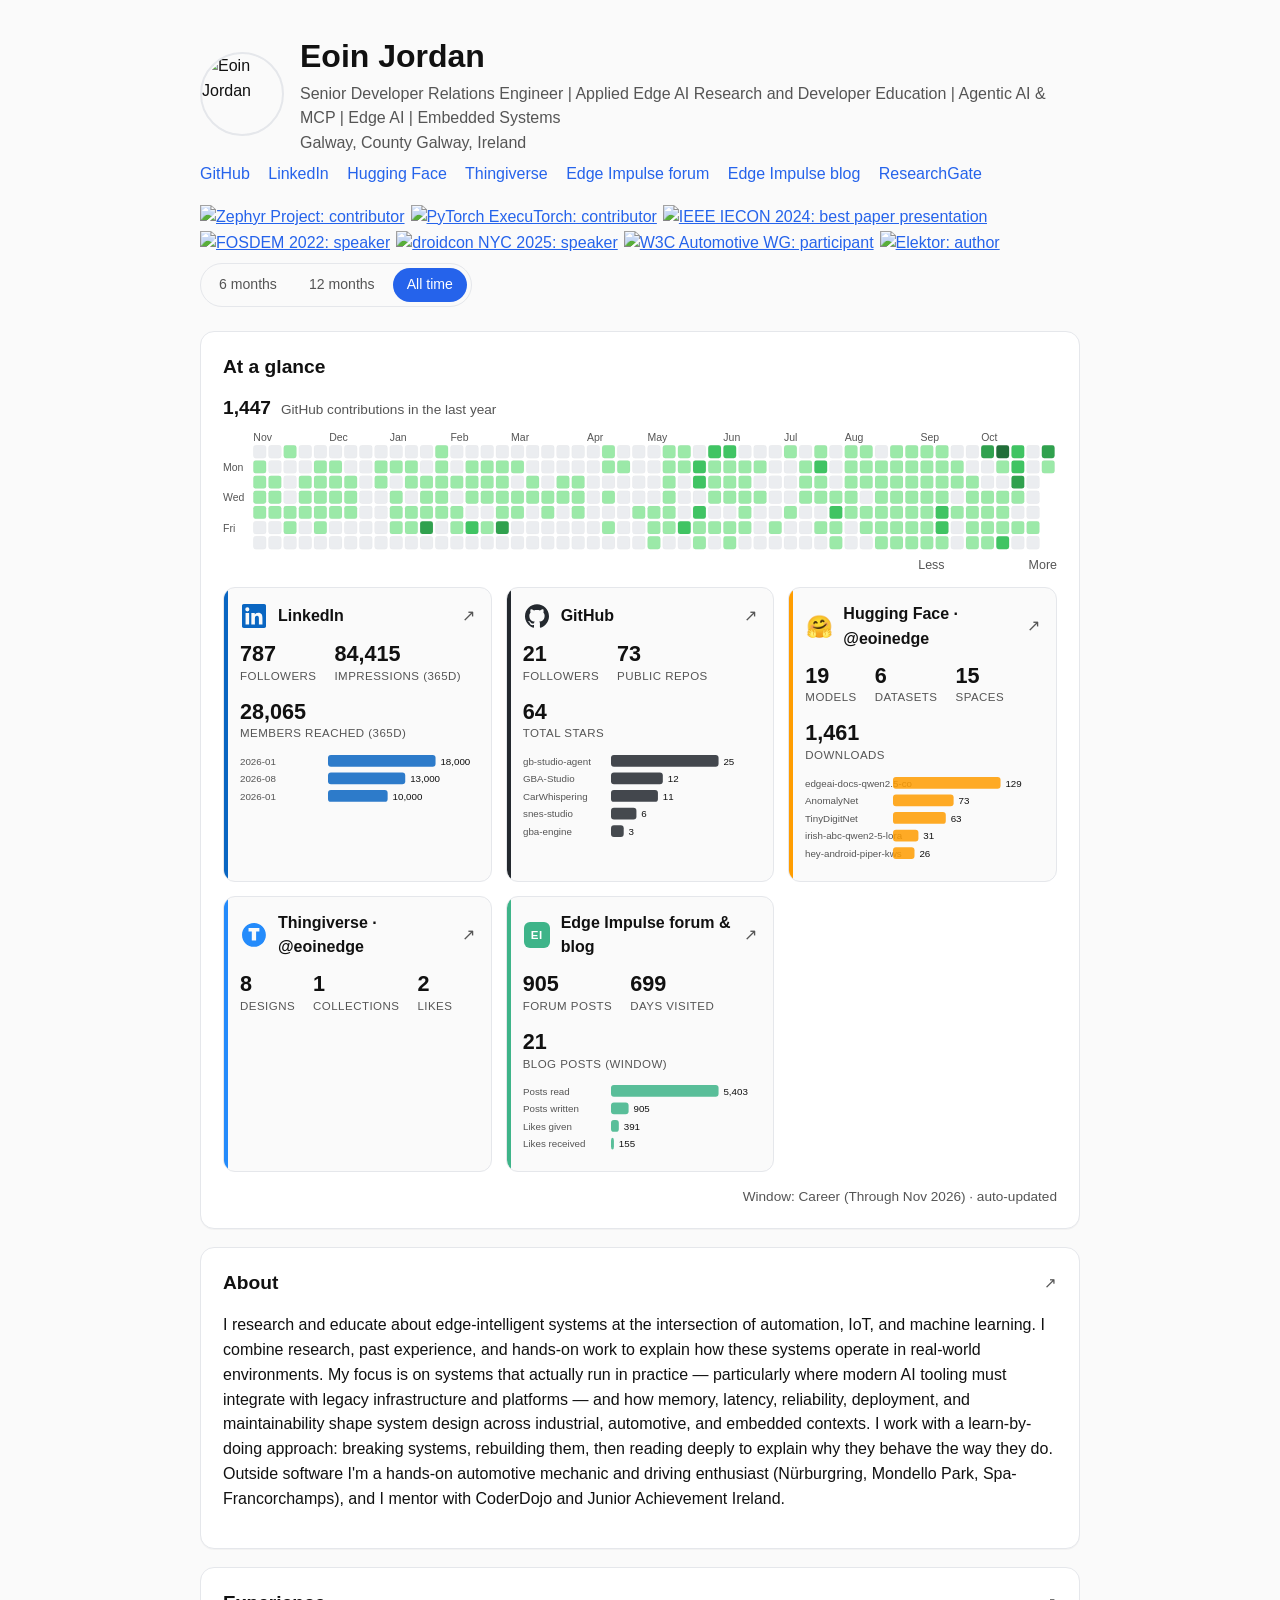
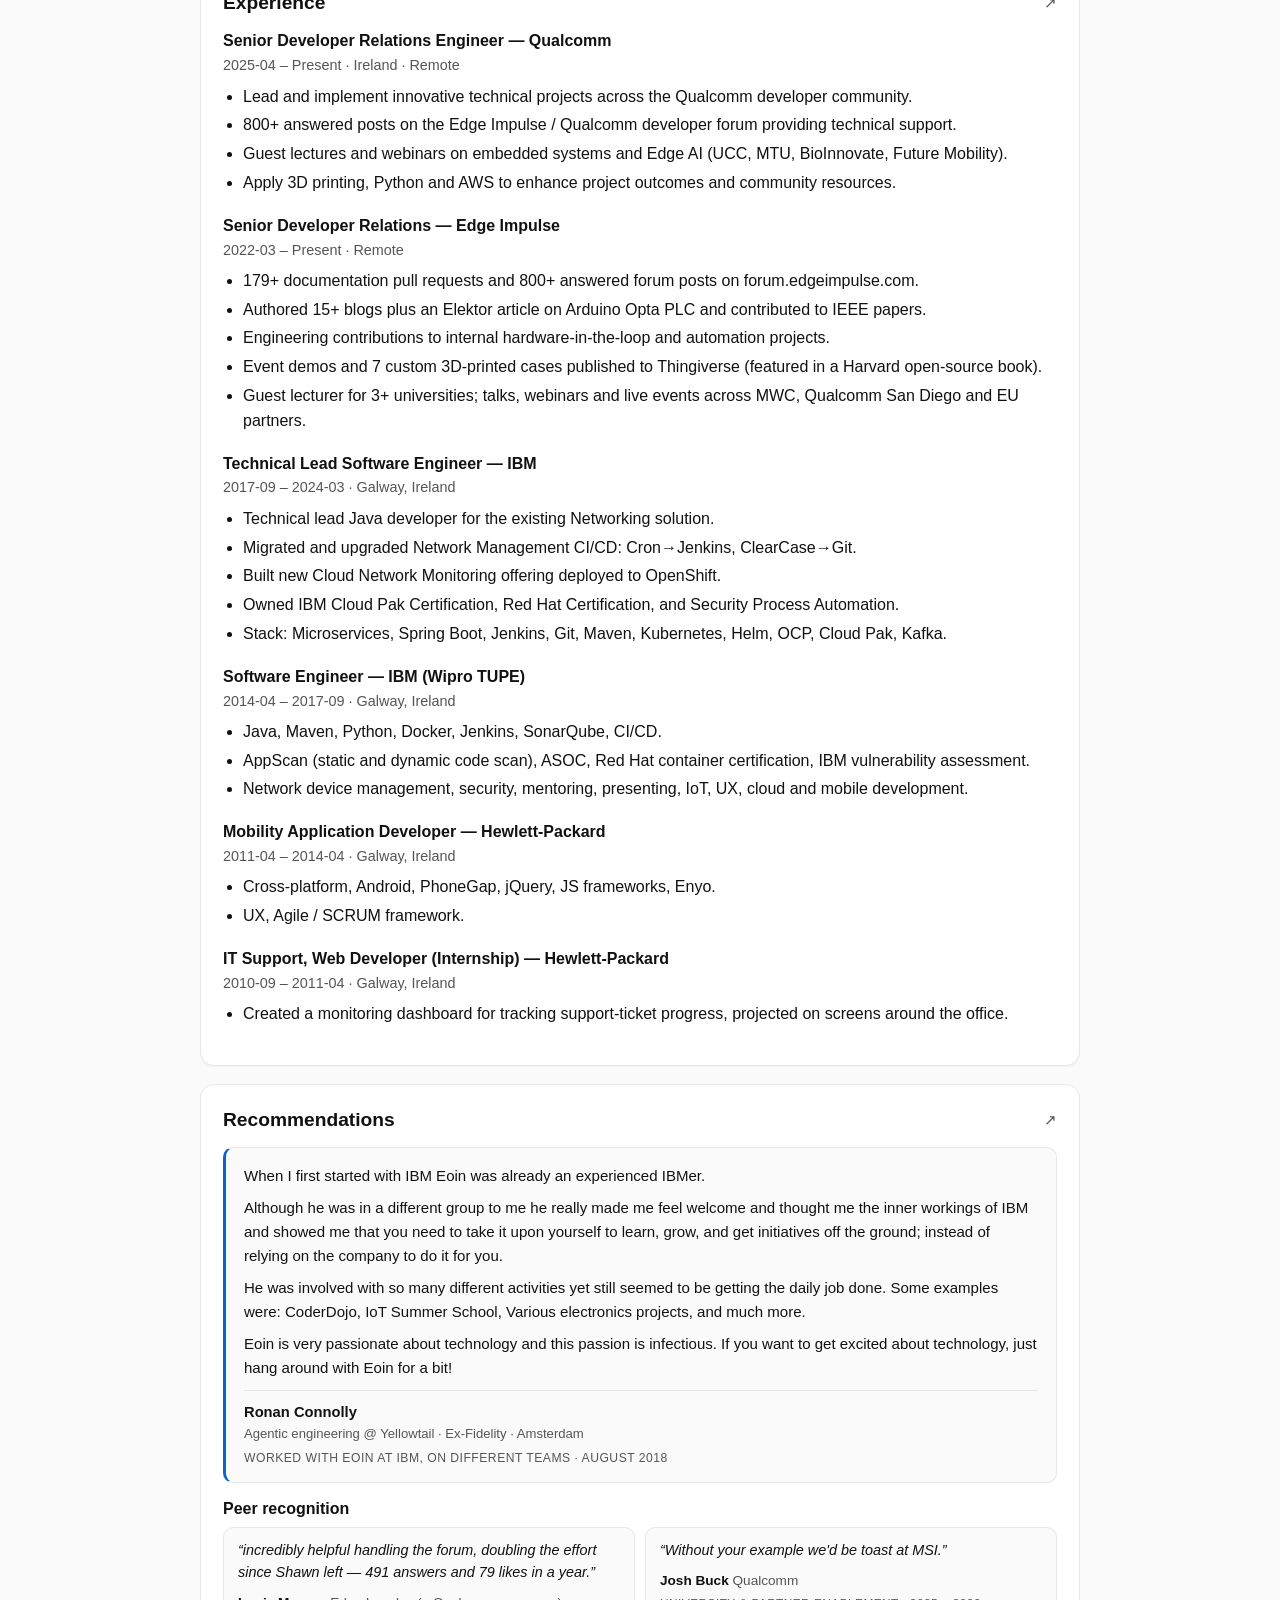
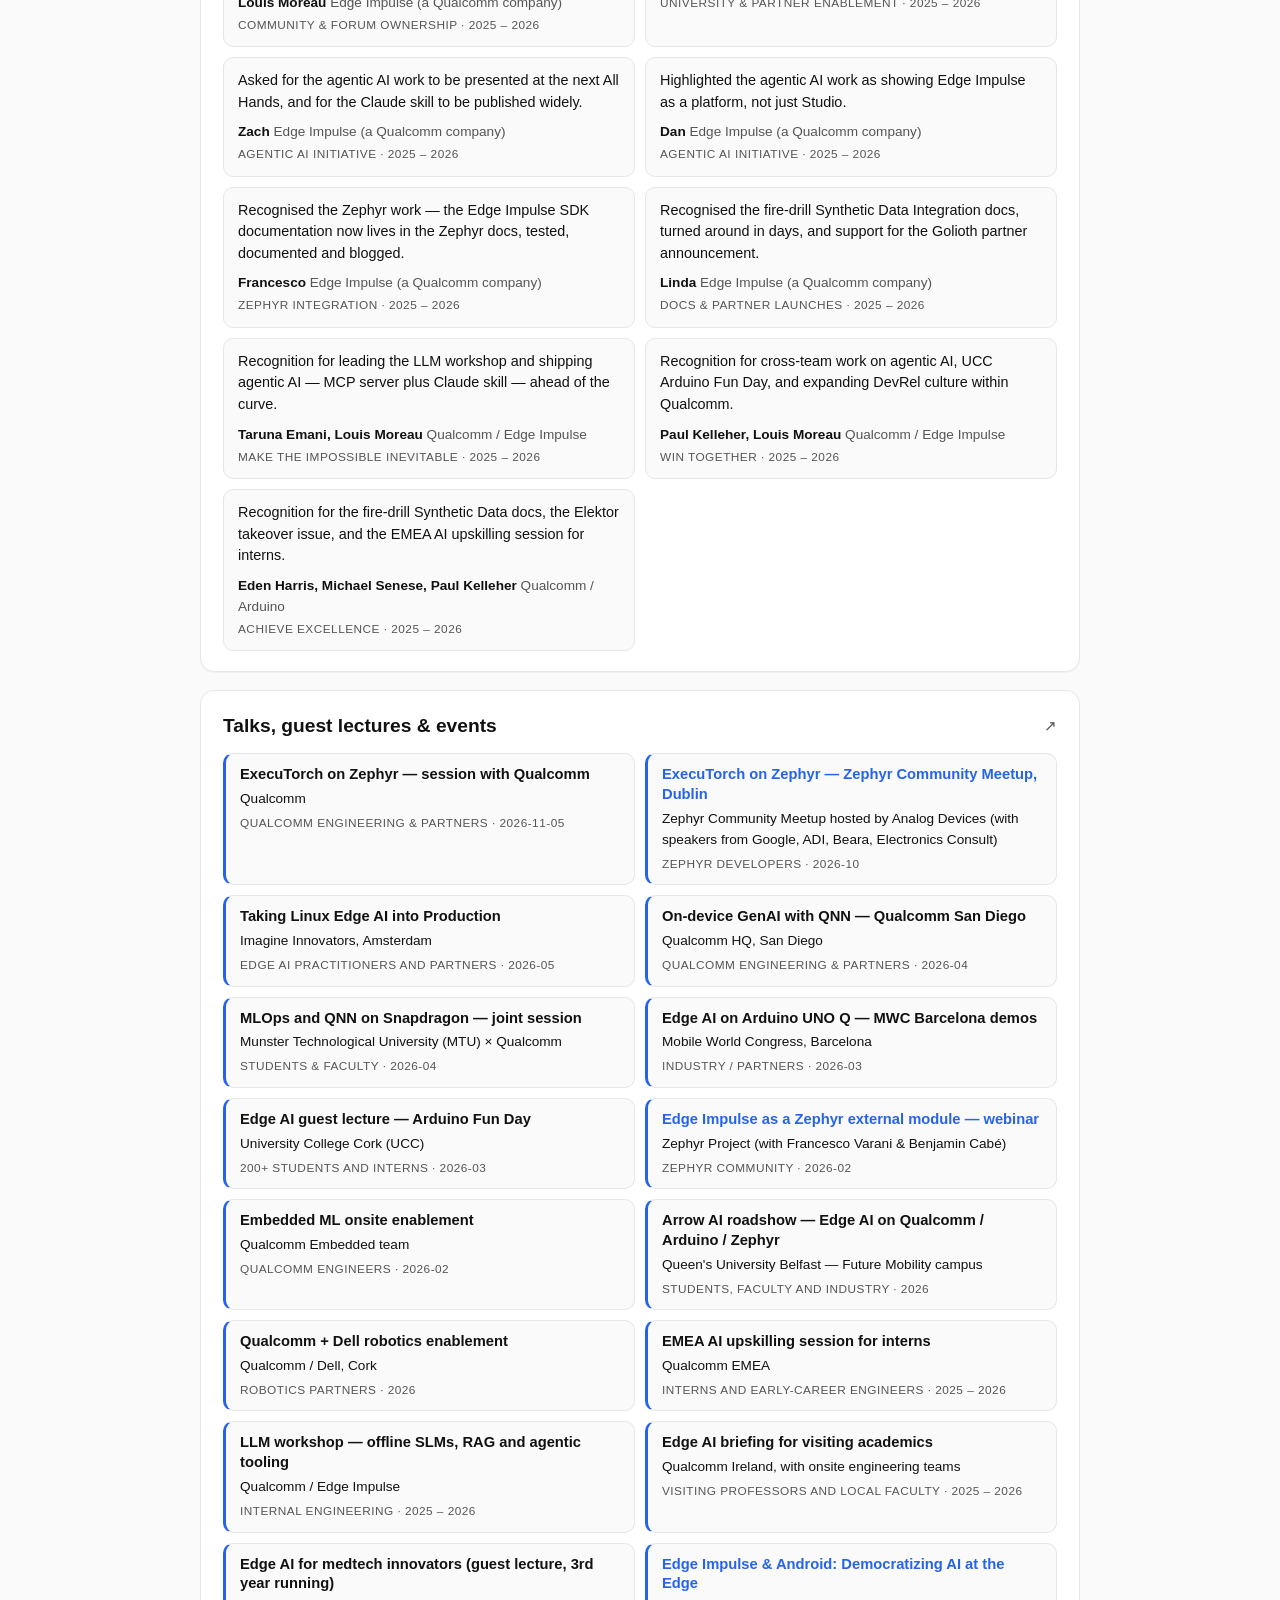
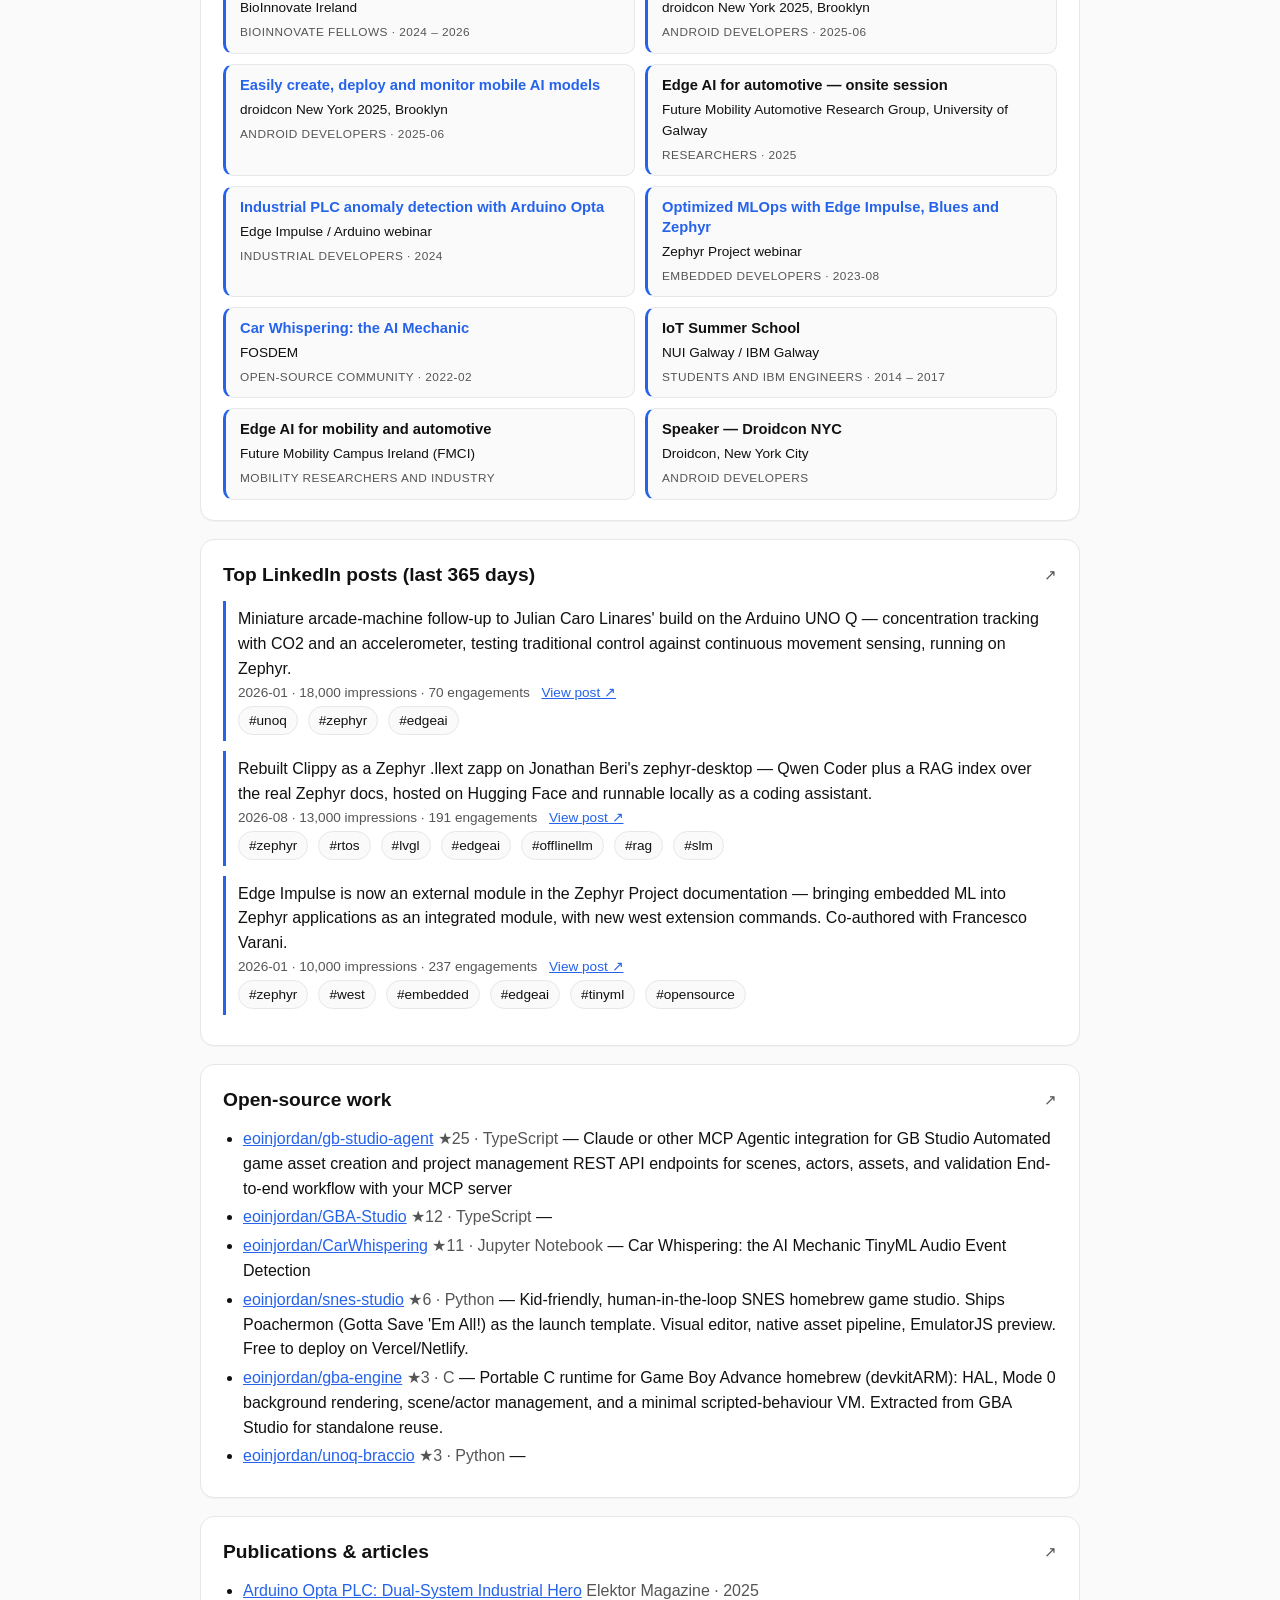
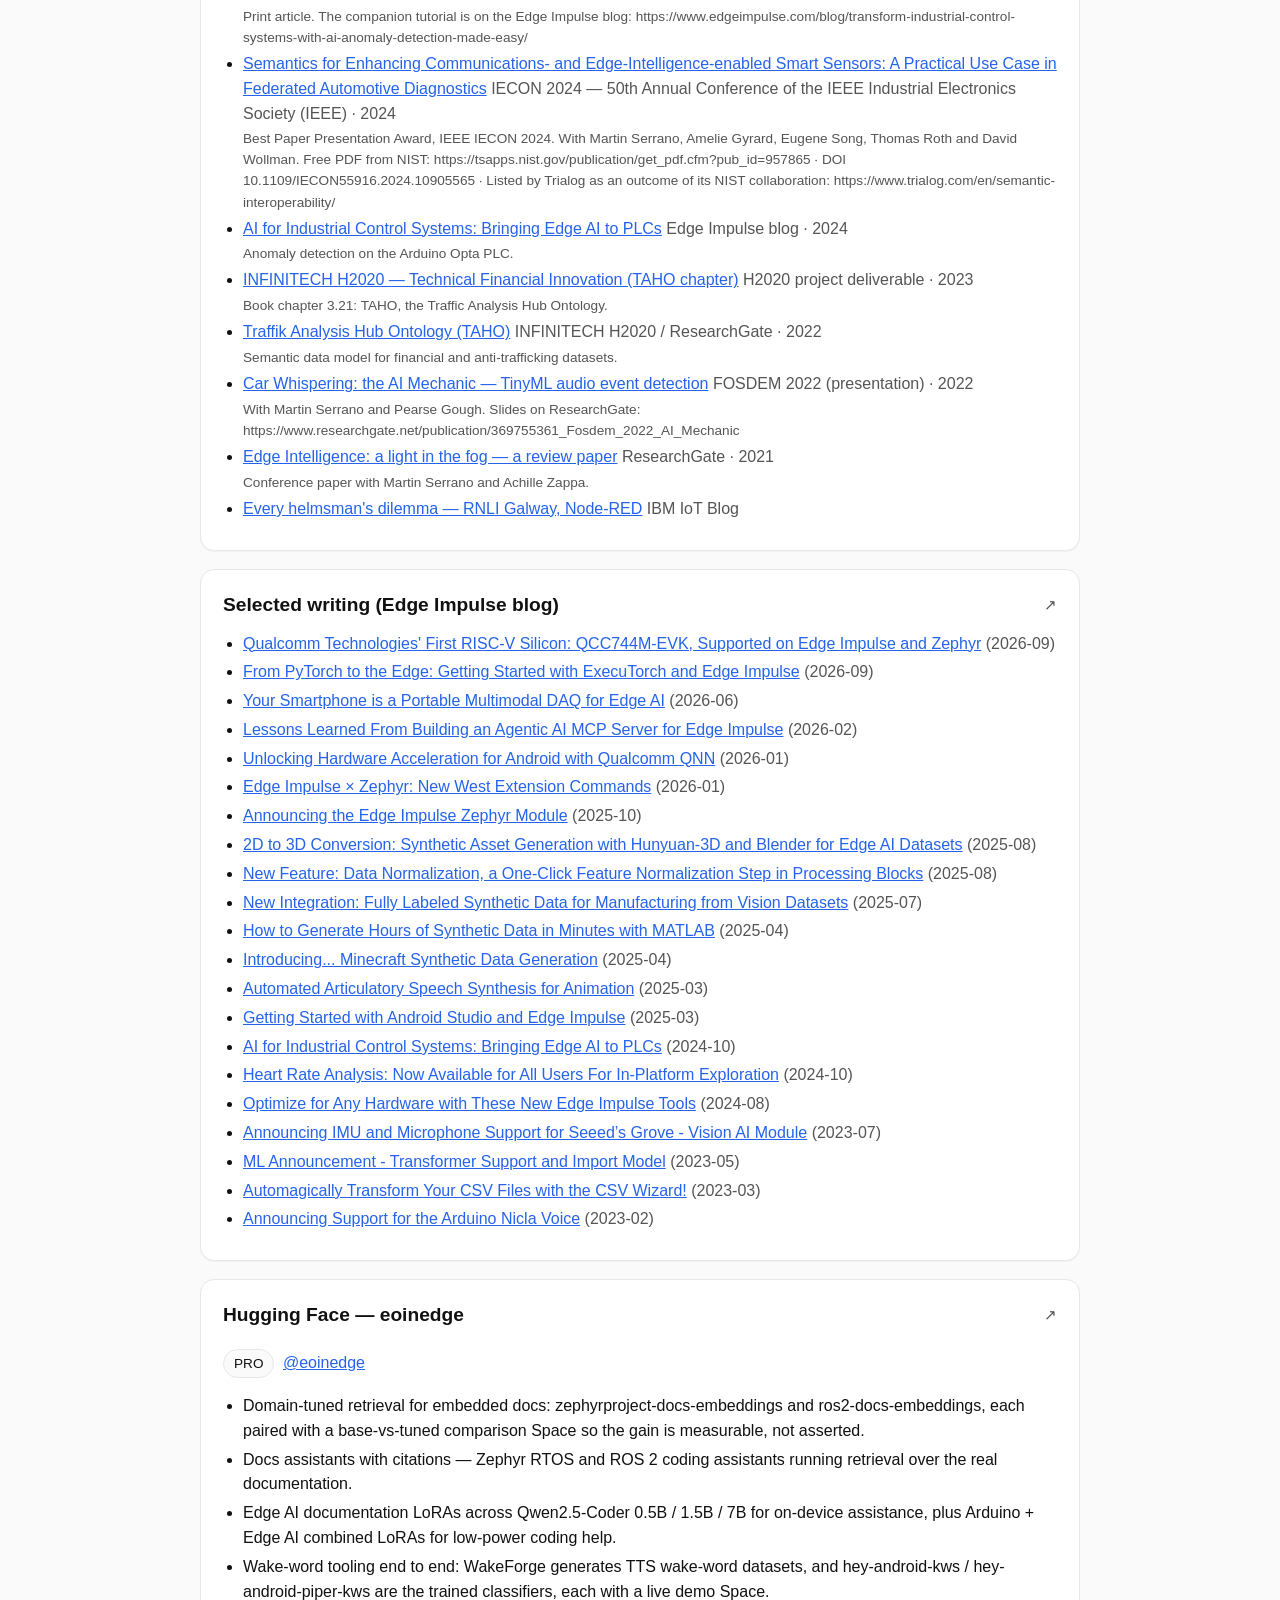
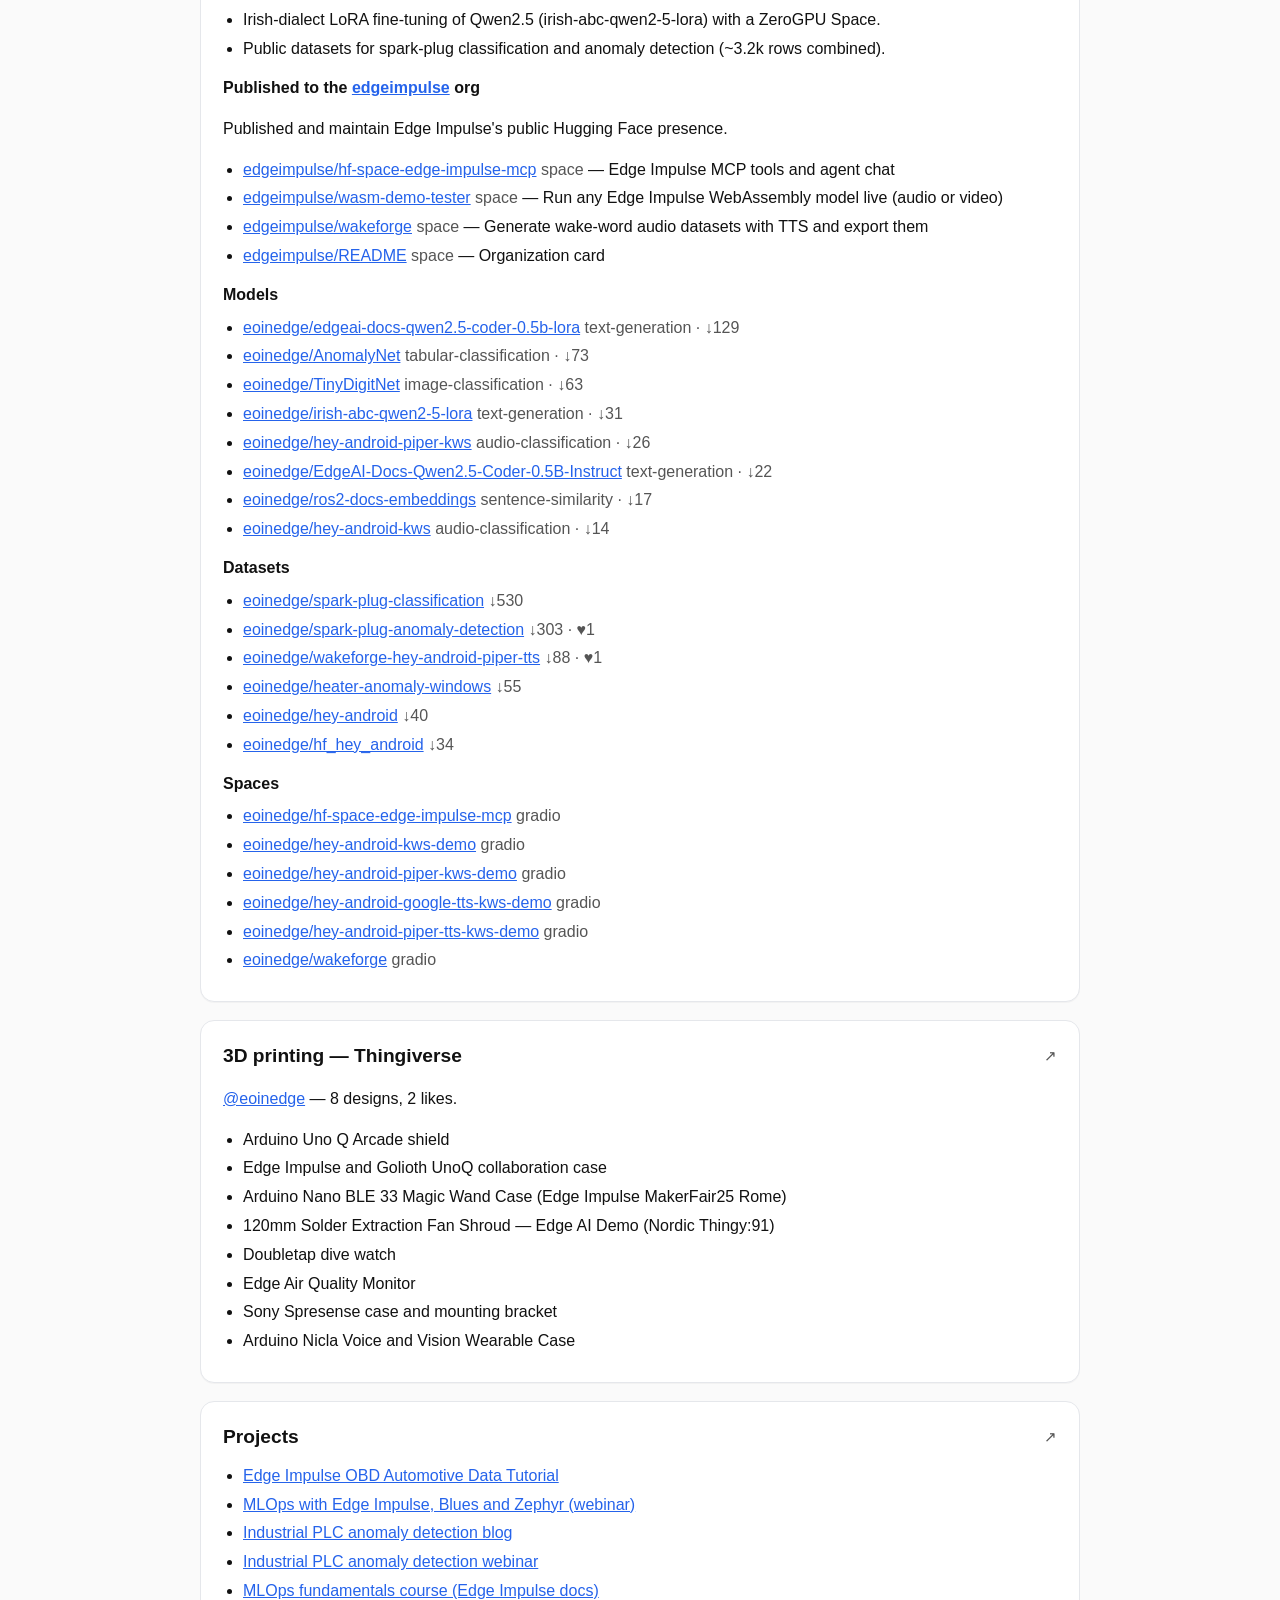
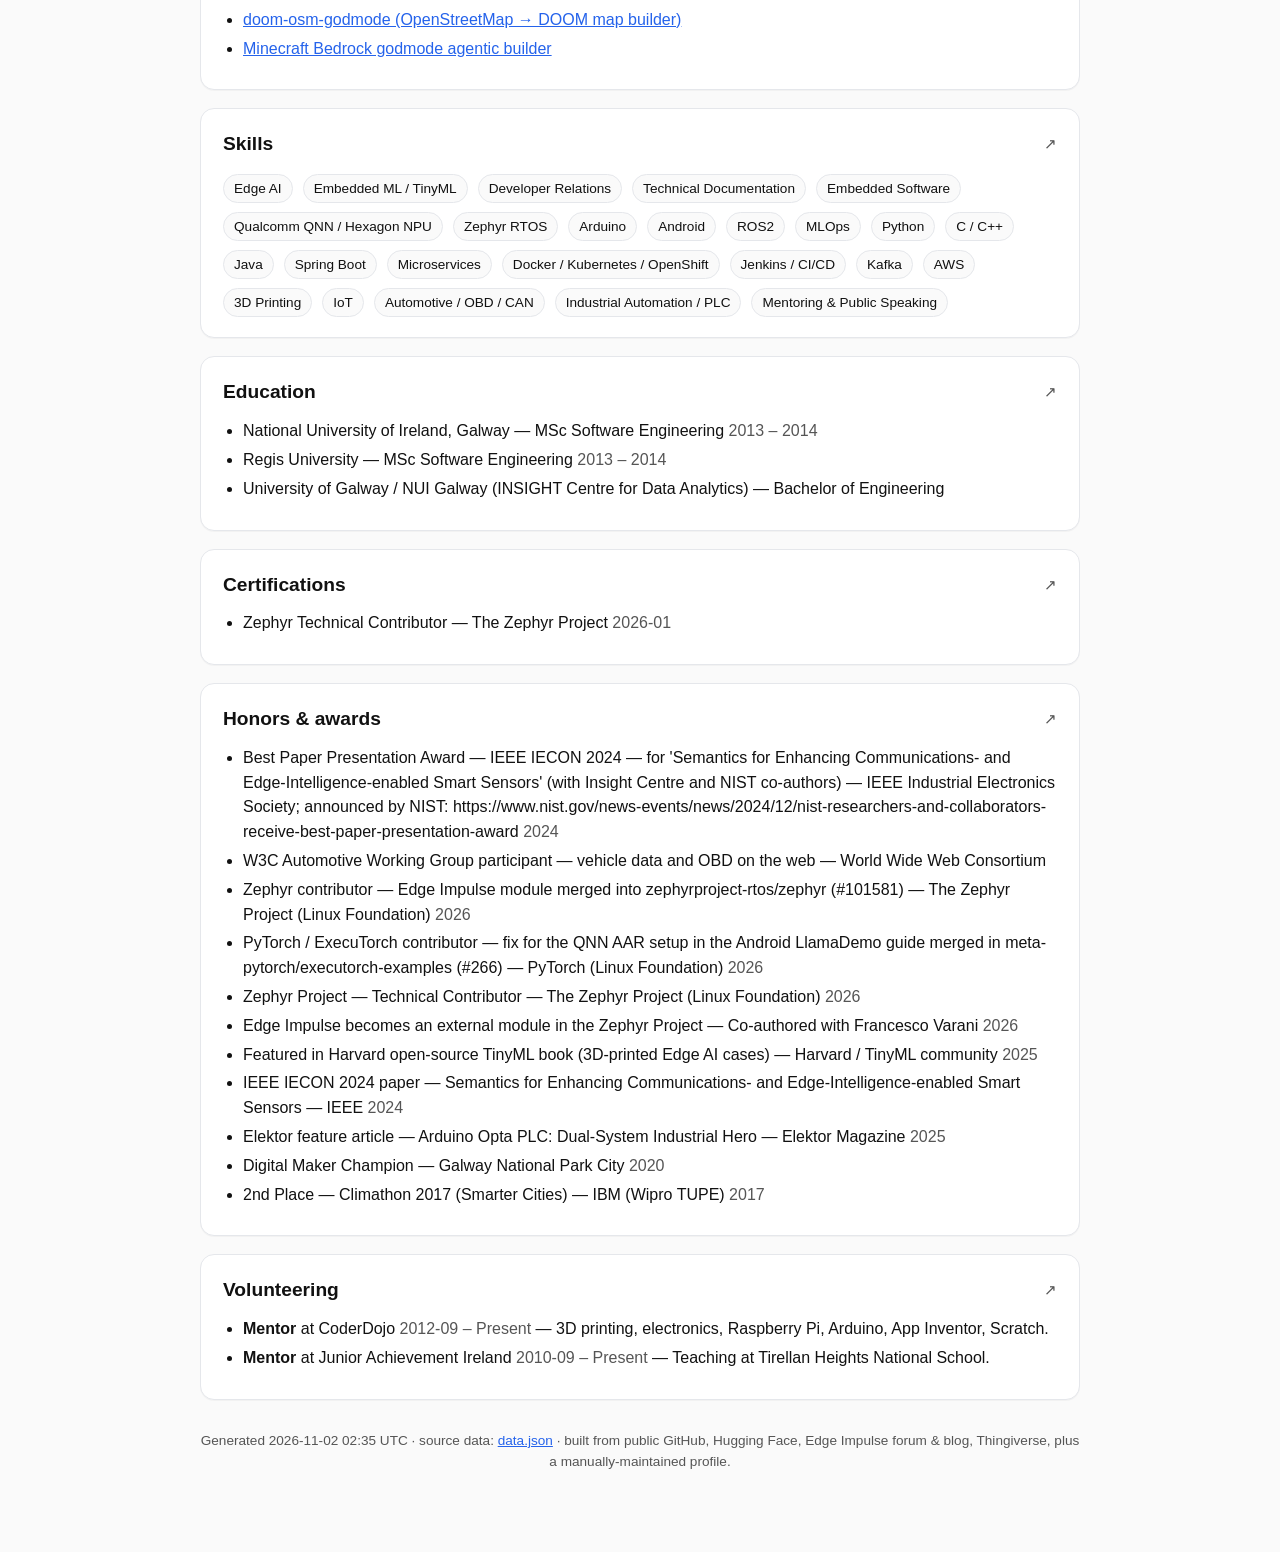
==== commit 1efdcefd: "site: droidcon NYC 2025 speaker badge" ====
--- a/index.html
+++ b/index.html
@@ -26,12 +26,12 @@
     </div>
   </div>
   <div class="links"><a href="https://github.com/eoinjordan" rel="me noopener">GitHub</a> <a href="https://www.linkedin.com/in/eoin-jordan/" rel="me noopener">LinkedIn</a> <a href="https://huggingface.co/eoinedge" rel="me noopener">Hugging Face</a> <a href="https://www.thingiverse.com/eoinedge/designs" rel="me noopener">Thingiverse</a> <a href="https://forum.edgeimpulse.com/u/eoin" rel="me noopener">Edge Impulse forum</a> <a href="https://www.edgeimpulse.com/blog/author/eoinjordan/" rel="me noopener">Edge Impulse blog</a> <a href="https://www.researchgate.net/profile/Eoin-Jordan-4" rel="me noopener">ResearchGate</a></div>
-  <div class='badges'><a href='https://github.com/zephyrproject-rtos/zephyr/pull/101581' rel='noopener' title='Edge Impulse module merged into Zephyr'><img src='https://img.shields.io/badge/Zephyr%20Project-contributor-7929D2' alt='Zephyr Project: contributor' /></a><a href='https://github.com/meta-pytorch/executorch-examples/pull/266' rel='noopener' title='Merged in executorch-examples'><img src='https://img.shields.io/badge/PyTorch%20ExecuTorch-contributor-EE4C2C?logo=pytorch&amp;logoColor=white' alt='PyTorch ExecuTorch: contributor' /></a><a href='https://www.nist.gov/news-events/news/2024/12/nist-researchers-and-collaborators-receive-best-paper-presentation-award' rel='noopener' title='Best Paper Presentation Award, IEEE IECON 2024'><img src='https://img.shields.io/badge/IEEE%20IECON%202024-best%20paper%20presentation-00629B?logo=ieee&amp;logoColor=white' alt='IEEE IECON 2024: best paper presentation' /></a><a href='https://archive.fosdem.org/2022/schedule/event/lt_car_whispering/' rel='noopener' title='Car Whispering: the AI Mechanic'><img src='https://img.shields.io/badge/FOSDEM%202022-speaker-AB1A6C' alt='FOSDEM 2022: speaker' /></a><a href='https://www.w3.org/groups/wg/auto/' rel='noopener' title='W3C Automotive Working Group: vehicle information services and OBD data on the web'><img src='https://img.shields.io/badge/W3C%20Automotive%20WG-participant-005A9C' alt='W3C Automotive WG: participant' /></a><a href='https://www.elektormagazine.com/magazine/elektor-469' rel='noopener' title='Arduino Opta PLC: Dual-System Industrial Hero'><img src='https://img.shields.io/badge/Elektor-author-2E8B57' alt='Elektor: author' /></a></div>
+  <div class='badges'><a href='https://github.com/zephyrproject-rtos/zephyr/pull/101581' rel='noopener' title='Edge Impulse module merged into Zephyr'><img src='https://img.shields.io/badge/Zephyr%20Project-contributor-7929D2' alt='Zephyr Project: contributor' /></a><a href='https://github.com/meta-pytorch/executorch-examples/pull/266' rel='noopener' title='Merged in executorch-examples'><img src='https://img.shields.io/badge/PyTorch%20ExecuTorch-contributor-EE4C2C?logo=pytorch&amp;logoColor=white' alt='PyTorch ExecuTorch: contributor' /></a><a href='https://www.nist.gov/news-events/news/2024/12/nist-researchers-and-collaborators-receive-best-paper-presentation-award' rel='noopener' title='Best Paper Presentation Award, IEEE IECON 2024'><img src='https://img.shields.io/badge/IEEE%20IECON%202024-best%20paper%20presentation-00629B?logo=ieee&amp;logoColor=white' alt='IEEE IECON 2024: best paper presentation' /></a><a href='https://archive.fosdem.org/2022/schedule/event/lt_car_whispering/' rel='noopener' title='Car Whispering: the AI Mechanic'><img src='https://img.shields.io/badge/FOSDEM%202022-speaker-AB1A6C' alt='FOSDEM 2022: speaker' /></a><a href='https://confpad.io/conferences/droidcon-new-york-2025' rel='noopener' title='Two talks at droidcon New York 2025'><img src='https://img.shields.io/badge/droidcon%20NYC%202025-speaker-1B9AAA' alt='droidcon NYC 2025: speaker' /></a><a href='https://www.w3.org/groups/wg/auto/' rel='noopener' title='W3C Automotive Working Group: vehicle information services and OBD data on the web'><img src='https://img.shields.io/badge/W3C%20Automotive%20WG-participant-005A9C' alt='W3C Automotive WG: participant' /></a><a href='https://www.elektormagazine.com/magazine/elektor-469' rel='noopener' title='Arduino Opta PLC: Dual-System Industrial Hero'><img src='https://img.shields.io/badge/Elektor-author-2E8B57' alt='Elektor: author' /></a></div>
   <div class='tabs'><a class="" href="6m.html">6 months</a><a class="" href="12m.html">12 months</a><a class="on" href="index.html">All time</a></div>
 </header>
 <section><h2>At a glance</h2><div class='contrib-wrap'><div class='contrib-head'><span class='n'>1,447</span><span class='l'>GitHub contributions in the last year</span></div><style scoped></style><svg class="contrib" viewBox="0 0 715 105" width="100%" preserveAspectRatio="xMinYMin meet"><text x="26" y="10" font-size="9" fill="var(--muted)">Nov</text><text x="91" y="10" font-size="9" fill="var(--muted)">Dec</text><text x="143" y="10" font-size="9" fill="var(--muted)">Jan</text><text x="195" y="10" font-size="9" fill="var(--muted)">Feb</text><text x="247" y="10" font-size="9" fill="var(--muted)">Mar</text><text x="312" y="10" font-size="9" fill="var(--muted)">Apr</text><text x="364" y="10" font-size="9" fill="var(--muted)">May</text><text x="429" y="10" font-size="9" fill="var(--muted)">Jun</text><text x="481" y="10" font-size="9" fill="var(--muted)">Jul</text><text x="533" y="10" font-size="9" fill="var(--muted)">Aug</text><text x="598" y="10" font-size="9" fill="var(--muted)">Sep</text><text x="650" y="10" font-size="9" fill="var(--muted)">Oct</text><text x="0" y="36" font-size="9" fill="var(--muted)">Mon</text><text x="0" y="62" font-size="9" fill="var(--muted)">Wed</text><text x="0" y="88" font-size="9" fill="var(--muted)">Fri</text><rect x="26" y="14" width="11" height="11" rx="2" ry="2" class="cl-0"><title>2025-11-02 · 0 contributions</title></rect><rect x="26" y="27" width="11" height="11" rx="2" ry="2" class="cl-1"><title>2025-11-03 · 1 contribution</title></rect><rect x="26" y="40" width="11" height="11" rx="2" ry="2" class="cl-1"><title>2025-11-04 · 15 contributions</title></rect><rect x="26" y="53" width="11" height="11" rx="2" ry="2" class="cl-1"><title>2025-11-05 · 15 contributions</title></rect><rect x="26" y="66" width="11" height="11" rx="2" ry="2" class="cl-1"><title>2025-11-06 · 6 contributions</title></rect><rect x="26" y="79" width="11" height="11" rx="2" ry="2" class="cl-0"><title>2025-11-07 · 0 contributions</title></rect><rect x="26" y="92" width="11" height="11" rx="2" ry="2" class="cl-0"><title>2025-11-08 · 0 contributions</title></rect><rect x="39" y="14" width="11" height="11" rx="2" ry="2" class="cl-0"><title>2025-11-09 · 0 contributions</title></rect><rect x="39" y="27" width="11" height="11" rx="2" ry="2" class="cl-0"><title>2025-11-10 · 0 contributions</title></rect><rect x="39" y="40" width="11" height="11" rx="2" ry="2" class="cl-1"><title>2025-11-11 · 1 contribution</title></rect><rect x="39" y="53" width="11" height="11" rx="2" ry="2" class="cl-1"><title>2025-11-12 · 5 contributions</title></rect><rect x="39" y="66" width="11" height="11" rx="2" ry="2" class="cl-1"><title>2025-11-13 · 4 contributions</title></rect><rect x="39" y="79" width="11" height="11" rx="2" ry="2" class="cl-0"><title>2025-11-14 · 0 contributions</title></rect><rect x="39" y="92" width="11" height="11" rx="2" ry="2" class="cl-0"><title>2025-11-15 · 0 contributions</title></rect><rect x="52" y="14" width="11" height="11" rx="2" ry="2" class="cl-1"><title>2025-11-16 · 1 contribution</title></rect><rect x="52" y="27" width="11" height="11" rx="2" ry="2" class="cl-0"><title>2025-11-17 · 0 contributions</title></rect><rect x="52" y="40" width="11" height="11" rx="2" ry="2" class="cl-0"><title>2025-11-18 · 0 contributions</title></rect><rect x="52" y="53" width="11" height="11" rx="2" ry="2" class="cl-0"><title>2025-11-19 · 0 contributions</title></rect><rect x="52" y="66" width="11" height="11" rx="2" ry="2" class="cl-1"><title>2025-11-20 · 6 contributions</title></rect><rect x="52" y="79" width="11" height="11" rx="2" ry="2" class="cl-1"><title>2025-11-21 · 2 contributions</title></rect><rect x="52" y="92" width="11" height="11" rx="2" ry="2" class="cl-0"><title>2025-11-22 · 0 contributions</title></rect><rect x="65" y="14" width="11" height="11" rx="2" ry="2" class="cl-0"><title>2025-11-23 · 0 contributions</title></rect><rect x="65" y="27" width="11" height="11" rx="2" ry="2" class="cl-0"><title>2025-11-24 · 0 contributions</title></rect><rect x="65" y="40" width="11" height="11" rx="2" ry="2" class="cl-1"><title>2025-11-25 · 4 contributions</title></rect><rect x="65" y="53" width="11" height="11" rx="2" ry="2" class="cl-1"><title>2025-11-26 · 6 contributions</title></rect><rect x="65" y="66" width="11" height="11" rx="2" ry="2" class="cl-1"><title>2025-11-27 · 9 contributions</title></rect><rect x="65" y="79" width="11" height="11" rx="2" ry="2" class="cl-0"><title>2025-11-28 · 0 contributions</title></rect><rect x="65" y="92" width="11" height="11" rx="2" ry="2" class="cl-0"><title>2025-11-29 · 0 contributions</title></rect><rect x="78" y="14" width="11" height="11" rx="2" ry="2" class="cl-0"><title>2025-11-30 · 0 contributions</title></rect><rect x="78" y="27" width="11" height="11" rx="2" ry="2" class="cl-1"><title>2025-12-01 · 1 contribution</title></rect><rect x="78" y="40" width="11" height="11" rx="2" ry="2" class="cl-1"><title>2025-12-02 · 1 contribution</title></rect><rect x="78" y="53" width="11" height="11" rx="2" ry="2" class="cl-1"><title>2025-12-03 · 2 contributions</title></rect><rect x="78" y="66" width="11" height="11" rx="2" ry="2" class="cl-1"><title>2025-12-04 · 1 contribution</title></rect><rect x="78" y="79" width="11" height="11" rx="2" ry="2" class="cl-1"><title>2025-12-05 · 14 contributions</title></rect><rect x="78" y="92" width="11" height="11" rx="2" ry="2" class="cl-0"><title>2025-12-06 · 0 contributions</title></rect><rect x="91" y="14" width="11" height="11" rx="2" ry="2" class="cl-0"><title>2025-12-07 · 0 contributions</title></rect><rect x="91" y="27" width="11" height="11" rx="2" ry="2" class="cl-1"><title>2025-12-08 · 9 contributions</title></rect><rect x="91" y="40" width="11" height="11" rx="2" ry="2" class="cl-1"><title>2025-12-09 · 10 contributions</title></rect><rect x="91" y="53" width="11" height="11" rx="2" ry="2" class="cl-1"><title>2025-12-10 · 6 contributions</title></rect><rect x="91" y="66" width="11" height="11" rx="2" ry="2" class="cl-1"><title>2025-12-11 · 4 contributions</title></rect><rect x="91" y="79" width="11" height="11" rx="2" ry="2" class="cl-0"><title>2025-12-12 · 0 contributions</title></rect><rect x="91" y="92" width="11" height="11" rx="2" ry="2" class="cl-0"><title>2025-12-13 · 0 contributions</title></rect><rect x="104" y="14" width="11" height="11" rx="2" ry="2" class="cl-0"><title>2025-12-14 · 0 contributions</title></rect><rect x="104" y="27" width="11" height="11" rx="2" ry="2" class="cl-0"><title>2025-12-15 · 0 contributions</title></rect><rect x="104" y="40" width="11" height="11" rx="2" ry="2" class="cl-1"><title>2025-12-16 · 1 contribution</title></rect><rect x="104" y="53" width="11" height="11" rx="2" ry="2" class="cl-1"><title>2025-12-17 · 3 contributions</title></rect><rect x="104" y="66" width="11" height="11" rx="2" ry="2" class="cl-1"><title>2025-12-18 · 3 contributions</title></rect><rect x="104" y="79" width="11" height="11" rx="2" ry="2" class="cl-0"><title>2025-12-19 · 0 contributions</title></rect><rect x="104" y="92" width="11" height="11" rx="2" ry="2" class="cl-0"><title>2025-12-20 · 0 contributions</title></rect><rect x="117" y="14" width="11" height="11" rx="2" ry="2" class="cl-0"><title>2025-12-21 · 0 contributions</title></rect><rect x="117" y="27" width="11" height="11" rx="2" ry="2" class="cl-0"><title>2025-12-22 · 0 contributions</title></rect><rect x="117" y="40" width="11" height="11" rx="2" ry="2" class="cl-0"><title>2025-12-23 · 0 contributions</title></rect><rect x="117" y="53" width="11" height="11" rx="2" ry="2" class="cl-0"><title>2025-12-24 · 0 contributions</title></rect><rect x="117" y="66" width="11" height="11" rx="2" ry="2" class="cl-0"><title>2025-12-25 · 0 contributions</title></rect><rect x="117" y="79" width="11" height="11" rx="2" ry="2" class="cl-0"><title>2025-12-26 · 0 contributions</title></rect><rect x="117" y="92" width="11" height="11" rx="2" ry="2" class="cl-0"><title>2025-12-27 · 0 contributions</title></rect><rect x="130" y="14" width="11" height="11" rx="2" ry="2" class="cl-0"><title>2025-12-28 · 0 contributions</title></rect><rect x="130" y="27" width="11" height="11" rx="2" ry="2" class="cl-1"><title>2025-12-29 · 1 contribution</title></rect><rect x="130" y="40" width="11" height="11" rx="2" ry="2" class="cl-1"><title>2025-12-30 · 2 contributions</title></rect><rect x="130" y="53" width="11" height="11" rx="2" ry="2" class="cl-0"><title>2025-12-31 · 0 contributions</title></rect><rect x="130" y="66" width="11" height="11" rx="2" ry="2" class="cl-0"><title>2026-01-01 · 0 contributions</title></rect><rect x="130" y="79" width="11" height="11" rx="2" ry="2" class="cl-0"><title>2026-01-02 · 0 contributions</title></rect><rect x="130" y="92" width="11" height="11" rx="2" ry="2" class="cl-0"><title>2026-01-03 · 0 contributions</title></rect><rect x="143" y="14" width="11" height="11" rx="2" ry="2" class="cl-0"><title>2026-01-04 · 0 contributions</title></rect><rect x="143" y="27" width="11" height="11" rx="2" ry="2" class="cl-1"><title>2026-01-05 · 2 contributions</title></rect><rect x="143" y="40" width="11" height="11" rx="2" ry="2" class="cl-0"><title>2026-01-06 · 0 contributions</title></rect><rect x="143" y="53" width="11" height="11" rx="2" ry="2" class="cl-1"><title>2026-01-07 · 1 contribution</title></rect><rect x="143" y="66" width="11" height="11" rx="2" ry="2" class="cl-1"><title>2026-01-08 · 7 contributions</title></rect><rect x="143" y="79" width="11" height="11" rx="2" ry="2" class="cl-1"><title>2026-01-09 · 2 contributions</title></rect><rect x="143" y="92" width="11" height="11" rx="2" ry="2" class="cl-0"><title>2026-01-10 · 0 contributions</title></rect><rect x="156" y="14" width="11" height="11" rx="2" ry="2" class="cl-0"><title>2026-01-11 · 0 contributions</title></rect><rect x="156" y="27" width="11" height="11" rx="2" ry="2" class="cl-1"><title>2026-01-12 · 6 contributions</title></rect><rect x="156" y="40" width="11" height="11" rx="2" ry="2" class="cl-1"><title>2026-01-13 · 6 contributions</title></rect><rect x="156" y="53" width="11" height="11" rx="2" ry="2" class="cl-0"><title>2026-01-14 · 0 contributions</title></rect><rect x="156" y="66" width="11" height="11" rx="2" ry="2" class="cl-1"><title>2026-01-15 · 2 contributions</title></rect><rect x="156" y="79" width="11" height="11" rx="2" ry="2" class="cl-1"><title>2026-01-16 · 1 contribution</title></rect><rect x="156" y="92" width="11" height="11" rx="2" ry="2" class="cl-0"><title>2026-01-17 · 0 contributions</title></rect><rect x="169" y="14" width="11" height="11" rx="2" ry="2" class="cl-0"><title>2026-01-18 · 0 contributions</title></rect><rect x="169" y="27" width="11" height="11" rx="2" ry="2" class="cl-0"><title>2026-01-19 · 0 contributions</title></rect><rect x="169" y="40" width="11" height="11" rx="2" ry="2" class="cl-1"><title>2026-01-20 · 2 contributions</title></rect><rect x="169" y="53" width="11" height="11" rx="2" ry="2" class="cl-1"><title>2026-01-21 · 6 contributions</title></rect><rect x="169" y="66" width="11" height="11" rx="2" ry="2" class="cl-1"><title>2026-01-22 · 9 contributions</title></rect><rect x="169" y="79" width="11" height="11" rx="2" ry="2" class="cl-3"><title>2026-01-23 · 39 contributions</title></rect><rect x="169" y="92" width="11" height="11" rx="2" ry="2" class="cl-0"><title>2026-01-24 · 0 contributions</title></rect><rect x="182" y="14" width="11" height="11" rx="2" ry="2" class="cl-1"><title>2026-01-25 · 7 contributions</title></rect><rect x="182" y="27" width="11" height="11" rx="2" ry="2" class="cl-1"><title>2026-01-26 · 10 contributions</title></rect><rect x="182" y="40" width="11" height="11" rx="2" ry="2" class="cl-1"><title>2026-01-27 · 4 contributions</title></rect><rect x="182" y="53" width="11" height="11" rx="2" ry="2" class="cl-1"><title>2026-01-28 · 5 contributions</title></rect><rect x="182" y="66" width="11" height="11" rx="2" ry="2" class="cl-1"><title>2026-01-29 · 4 contributions</title></rect><rect x="182" y="79" width="11" height="11" rx="2" ry="2" class="cl-0"><title>2026-01-30 · 0 contributions</title></rect><rect x="182" y="92" width="11" height="11" rx="2" ry="2" class="cl-0"><title>2026-01-31 · 0 contributions</title></rect><rect x="195" y="14" width="11" height="11" rx="2" ry="2" class="cl-0"><title>2026-02-01 · 0 contributions</title></rect><rect x="195" y="27" width="11" height="11" rx="2" ry="2" class="cl-0"><title>2026-02-02 · 0 contributions</title></rect><rect x="195" y="40" width="11" height="11" rx="2" ry="2" class="cl-1"><title>2026-02-03 · 3 contributions</title></rect><rect x="195" y="53" width="11" height="11" rx="2" ry="2" class="cl-0"><title>2026-02-04 · 0 contributions</title></rect><rect x="195" y="66" width="11" height="11" rx="2" ry="2" class="cl-1"><title>2026-02-05 · 9 contributions</title></rect><rect x="195" y="79" width="11" height="11" rx="2" ry="2" class="cl-1"><title>2026-02-06 · 14 contributions</title></rect><rect x="195" y="92" width="11" height="11" rx="2" ry="2" class="cl-0"><title>2026-02-07 · 0 contributions</title></rect><rect x="208" y="14" width="11" height="11" rx="2" ry="2" class="cl-0"><title>2026-02-08 · 0 contributions</title></rect><rect x="208" y="27" width="11" height="11" rx="2" ry="2" class="cl-1"><title>2026-02-09 · 1 contribution</title></rect><rect x="208" y="40" width="11" height="11" rx="2" ry="2" class="cl-1"><title>2026-02-10 · 14 contributions</title></rect><rect x="208" y="53" width="11" height="11" rx="2" ry="2" class="cl-1"><title>2026-02-11 · 10 contributions</title></rect><rect x="208" y="66" width="11" height="11" rx="2" ry="2" class="cl-0"><title>2026-02-12 · 0 contributions</title></rect><rect x="208" y="79" width="11" height="11" rx="2" ry="2" class="cl-2"><title>2026-02-13 · 25 contributions</title></rect><rect x="208" y="92" width="11" height="11" rx="2" ry="2" class="cl-0"><title>2026-02-14 · 0 contributions</title></rect><rect x="221" y="14" width="11" height="11" rx="2" ry="2" class="cl-0"><title>2026-02-15 · 0 contributions</title></rect><rect x="221" y="27" width="11" height="11" rx="2" ry="2" class="cl-1"><title>2026-02-16 · 3 contributions</title></rect><rect x="221" y="40" width="11" height="11" rx="2" ry="2" class="cl-1"><title>2026-02-17 · 1 contribution</title></rect><rect x="221" y="53" width="11" height="11" rx="2" ry="2" class="cl-1"><title>2026-02-18 · 7 contributions</title></rect><rect x="221" y="66" width="11" height="11" rx="2" ry="2" class="cl-0"><title>2026-02-19 · 0 contributions</title></rect><rect x="221" y="79" width="11" height="11" rx="2" ry="2" class="cl-1"><title>2026-02-20 · 8 contributions</title></rect><rect x="221" y="92" width="11" height="11" rx="2" ry="2" class="cl-0"><title>2026-02-21 · 0 contributions</title></rect><rect x="234" y="14" width="11" height="11" rx="2" ry="2" class="cl-0"><title>2026-02-22 · 0 contributions</title></rect><rect x="234" y="27" width="11" height="11" rx="2" ry="2" class="cl-1"><title>2026-02-23 · 2 contributions</title></rect><rect x="234" y="40" width="11" height="11" rx="2" ry="2" class="cl-1"><title>2026-02-24 · 3 contributions</title></rect><rect x="234" y="53" width="11" height="11" rx="2" ry="2" class="cl-1"><title>2026-02-25 · 4 contributions</title></rect><rect x="234" y="66" width="11" height="11" rx="2" ry="2" class="cl-1"><title>2026-02-26 · 15 contributions</title></rect><rect x="234" y="79" width="11" height="11" rx="2" ry="2" class="cl-3"><title>2026-02-27 · 35 contributions</title></rect><rect x="234" y="92" width="11" height="11" rx="2" ry="2" class="cl-0"><title>2026-02-28 · 0 contributions</title></rect><rect x="247" y="14" width="11" height="11" rx="2" ry="2" class="cl-0"><title>2026-03-01 · 0 contributions</title></rect><rect x="247" y="27" width="11" height="11" rx="2" ry="2" class="cl-1"><title>2026-03-02 · 1 contribution</title></rect><rect x="247" y="40" width="11" height="11" rx="2" ry="2" class="cl-0"><title>2026-03-03 · 0 contributions</title></rect><rect x="247" y="53" width="11" height="11" rx="2" ry="2" class="cl-1"><title>2026-03-04 · 9 contributions</title></rect><rect x="247" y="66" width="11" height="11" rx="2" ry="2" class="cl-1"><title>2026-03-05 · 2 contributions</title></rect><rect x="247" y="79" width="11" height="11" rx="2" ry="2" class="cl-0"><title>2026-03-06 · 0 contributions</title></rect><rect x="247" y="92" width="11" height="11" rx="2" ry="2" class="cl-0"><title>2026-03-07 · 0 contributions</title></rect><rect x="260" y="14" width="11" height="11" rx="2" ry="2" class="cl-0"><title>2026-03-08 · 0 contributions</title></rect><rect x="260" y="27" width="11" height="11" rx="2" ry="2" class="cl-0"><title>2026-03-09 · 0 contributions</title></rect><rect x="260" y="40" width="11" height="11" rx="2" ry="2" class="cl-1"><title>2026-03-10 · 4 contributions</title></rect><rect x="260" y="53" width="11" height="11" rx="2" ry="2" class="cl-1"><title>2026-03-11 · 6 contributions</title></rect><rect x="260" y="66" width="11" height="11" rx="2" ry="2" class="cl-0"><title>2026-03-12 · 0 contributions</title></rect><rect x="260" y="79" width="11" height="11" rx="2" ry="2" class="cl-0"><title>2026-03-13 · 0 contributions</title></rect><rect x="260" y="92" width="11" height="11" rx="2" ry="2" class="cl-0"><title>2026-03-14 · 0 contributions</title></rect><rect x="273" y="14" width="11" height="11" rx="2" ry="2" class="cl-0"><title>2026-03-15 · 0 contributions</title></rect><rect x="273" y="27" width="11" height="11" rx="2" ry="2" class="cl-0"><title>2026-03-16 · 0 contributions</title></rect><rect x="273" y="40" width="11" height="11" rx="2" ry="2" class="cl-0"><title>2026-03-17 · 0 contributions</title></rect><rect x="273" y="53" width="11" height="11" rx="2" ry="2" class="cl-1"><title>2026-03-18 · 3 contributions</title></rect><rect x="273" y="66" width="11" height="11" rx="2" ry="2" class="cl-1"><title>2026-03-19 · 1 contribution</title></rect><rect x="273" y="79" width="11" height="11" rx="2" ry="2" class="cl-0"><title>2026-03-20 · 0 contributions</title></rect><rect x="273" y="92" width="11" height="11" rx="2" ry="2" class="cl-0"><title>2026-03-21 · 0 contributions</title></rect><rect x="286" y="14" width="11" height="11" rx="2" ry="2" class="cl-0"><title>2026-03-22 · 0 contributions</title></rect><rect x="286" y="27" width="11" height="11" rx="2" ry="2" class="cl-0"><title>2026-03-23 · 0 contributions</title></rect><rect x="286" y="40" width="11" height="11" rx="2" ry="2" class="cl-1"><title>2026-03-24 · 2 contributions</title></rect><rect x="286" y="53" width="11" height="11" rx="2" ry="2" class="cl-1"><title>2026-03-25 · 5 contributions</title></rect><rect x="286" y="66" width="11" height="11" rx="2" ry="2" class="cl-0"><title>2026-03-26 · 0 contributions</title></rect><rect x="286" y="79" width="11" height="11" rx="2" ry="2" class="cl-0"><title>2026-03-27 · 0 contributions</title></rect><rect x="286" y="92" width="11" height="11" rx="2" ry="2" class="cl-0"><title>2026-03-28 · 0 contributions</title></rect><rect x="299" y="14" width="11" height="11" rx="2" ry="2" class="cl-0"><title>2026-03-29 · 0 contributions</title></rect><rect x="299" y="27" width="11" height="11" rx="2" ry="2" class="cl-0"><title>2026-03-30 · 0 contributions</title></rect><rect x="299" y="40" width="11" height="11" rx="2" ry="2" class="cl-1"><title>2026-03-31 · 2 contributions</title></rect><rect x="299" y="53" width="11" height="11" rx="2" ry="2" class="cl-1"><title>2026-04-01 · 1 contribution</title></rect><rect x="299" y="66" width="11" height="11" rx="2" ry="2" class="cl-1"><title>2026-04-02 · 2 contributions</title></rect><rect x="299" y="79" width="11" height="11" rx="2" ry="2" class="cl-0"><title>2026-04-03 · 0 contributions</title></rect><rect x="299" y="92" width="11" height="11" rx="2" ry="2" class="cl-0"><title>2026-04-04 · 0 contributions</title></rect><rect x="312" y="14" width="11" height="11" rx="2" ry="2" class="cl-0"><title>2026-04-05 · 0 contributions</title></rect><rect x="312" y="27" width="11" height="11" rx="2" ry="2" class="cl-0"><title>2026-04-06 · 0 contributions</title></rect><rect x="312" y="40" width="11" height="11" rx="2" ry="2" class="cl-0"><title>2026-04-07 · 0 contributions</title></rect><rect x="312" y="53" width="11" height="11" rx="2" ry="2" class="cl-0"><title>2026-04-08 · 0 contributions</title></rect><rect x="312" y="66" width="11" height="11" rx="2" ry="2" class="cl-0"><title>2026-04-09 · 0 contributions</title></rect><rect x="312" y="79" width="11" height="11" rx="2" ry="2" class="cl-0"><title>2026-04-10 · 0 contributions</title></rect><rect x="312" y="92" width="11" height="11" rx="2" ry="2" class="cl-0"><title>2026-04-11 · 0 contributions</title></rect><rect x="325" y="14" width="11" height="11" rx="2" ry="2" class="cl-1"><title>2026-04-12 · 4 contributions</title></rect><rect x="325" y="27" width="11" height="11" rx="2" ry="2" class="cl-1"><title>2026-04-13 · 1 contribution</title></rect><rect x="325" y="40" width="11" height="11" rx="2" ry="2" class="cl-0"><title>2026-04-14 · 0 contributions</title></rect><rect x="325" y="53" width="11" height="11" rx="2" ry="2" class="cl-1"><title>2026-04-15 · 4 contributions</title></rect><rect x="325" y="66" width="11" height="11" rx="2" ry="2" class="cl-0"><title>2026-04-16 · 0 contributions</title></rect><rect x="325" y="79" width="11" height="11" rx="2" ry="2" class="cl-1"><title>2026-04-17 · 6 contributions</title></rect><rect x="325" y="92" width="11" height="11" rx="2" ry="2" class="cl-0"><title>2026-04-18 · 0 contributions</title></rect><rect x="338" y="14" width="11" height="11" rx="2" ry="2" class="cl-0"><title>2026-04-19 · 0 contributions</title></rect><rect x="338" y="27" width="11" height="11" rx="2" ry="2" class="cl-1"><title>2026-04-20 · 4 contributions</title></rect><rect x="338" y="40" width="11" height="11" rx="2" ry="2" class="cl-0"><title>2026-04-21 · 0 contributions</title></rect><rect x="338" y="53" width="11" height="11" rx="2" ry="2" class="cl-0"><title>2026-04-22 · 0 contributions</title></rect><rect x="338" y="66" width="11" height="11" rx="2" ry="2" class="cl-0"><title>2026-04-23 · 0 contributions</title></rect><rect x="338" y="79" width="11" height="11" rx="2" ry="2" class="cl-0"><title>2026-04-24 · 0 contributions</title></rect><rect x="338" y="92" width="11" height="11" rx="2" ry="2" class="cl-0"><title>2026-04-25 · 0 contributions</title></rect><rect x="351" y="14" width="11" height="11" rx="2" ry="2" class="cl-0"><title>2026-04-26 · 0 contributions</title></rect><rect x="351" y="27" width="11" height="11" rx="2" ry="2" class="cl-0"><title>2026-04-27 · 0 contributions</title></rect><rect x="351" y="40" width="11" height="11" rx="2" ry="2" class="cl-0"><title>2026-04-28 · 0 contributions</title></rect><rect x="351" y="53" width="11" height="11" rx="2" ry="2" class="cl-0"><title>2026-04-29 · 0 contributions</title></rect><rect x="351" y="66" width="11" height="11" rx="2" ry="2" class="cl-1"><title>2026-04-30 · 1 contribution</title></rect><rect x="351" y="79" width="11" height="11" rx="2" ry="2" class="cl-0"><title>2026-05-01 · 0 contributions</title></rect><rect x="351" y="92" width="11" height="11" rx="2" ry="2" class="cl-0"><title>2026-05-02 · 0 contributions</title></rect><rect x="364" y="14" width="11" height="11" rx="2" ry="2" class="cl-0"><title>2026-05-03 · 0 contributions</title></rect><rect x="364" y="27" width="11" height="11" rx="2" ry="2" class="cl-0"><title>2026-05-04 · 0 contributions</title></rect><rect x="364" y="40" width="11" height="11" rx="2" ry="2" class="cl-0"><title>2026-05-05 · 0 contributions</title></rect><rect x="364" y="53" width="11" height="11" rx="2" ry="2" class="cl-0"><title>2026-05-06 · 0 contributions</title></rect><rect x="364" y="66" width="11" height="11" rx="2" ry="2" class="cl-1"><title>2026-05-07 · 1 contribution</title></rect><rect x="364" y="79" width="11" height="11" rx="2" ry="2" class="cl-1"><title>2026-05-08 · 1 contribution</title></rect><rect x="364" y="92" width="11" height="11" rx="2" ry="2" class="cl-1"><title>2026-05-09 · 1 contribution</title></rect><rect x="377" y="14" width="11" height="11" rx="2" ry="2" class="cl-1"><title>2026-05-10 · 1 contribution</title></rect><rect x="377" y="27" width="11" height="11" rx="2" ry="2" class="cl-1"><title>2026-05-11 · 2 contributions</title></rect><rect x="377" y="40" width="11" height="11" rx="2" ry="2" class="cl-1"><title>2026-05-12 · 8 contributions</title></rect><rect x="377" y="53" width="11" height="11" rx="2" ry="2" class="cl-1"><title>2026-05-13 · 5 contributions</title></rect><rect x="377" y="66" width="11" height="11" rx="2" ry="2" class="cl-1"><title>2026-05-14 · 16 contributions</title></rect><rect x="377" y="79" width="11" height="11" rx="2" ry="2" class="cl-1"><title>2026-05-15 · 2 contributions</title></rect><rect x="377" y="92" width="11" height="11" rx="2" ry="2" class="cl-0"><title>2026-05-16 · 0 contributions</title></rect><rect x="390" y="14" width="11" height="11" rx="2" ry="2" class="cl-1"><title>2026-05-17 · 8 contributions</title></rect><rect x="390" y="27" width="11" height="11" rx="2" ry="2" class="cl-1"><title>2026-05-18 · 2 contributions</title></rect><rect x="390" y="40" width="11" height="11" rx="2" ry="2" class="cl-0"><title>2026-05-19 · 0 contributions</title></rect><rect x="390" y="53" width="11" height="11" rx="2" ry="2" class="cl-0"><title>2026-05-20 · 0 contributions</title></rect><rect x="390" y="66" width="11" height="11" rx="2" ry="2" class="cl-0"><title>2026-05-21 · 0 contributions</title></rect><rect x="390" y="79" width="11" height="11" rx="2" ry="2" class="cl-2"><title>2026-05-22 · 32 contributions</title></rect><rect x="390" y="92" width="11" height="11" rx="2" ry="2" class="cl-0"><title>2026-05-23 · 0 contributions</title></rect><rect x="403" y="14" width="11" height="11" rx="2" ry="2" class="cl-0"><title>2026-05-24 · 0 contributions</title></rect><rect x="403" y="27" width="11" height="11" rx="2" ry="2" class="cl-2"><title>2026-05-25 · 19 contributions</title></rect><rect x="403" y="40" width="11" height="11" rx="2" ry="2" class="cl-2"><title>2026-05-26 · 23 contributions</title></rect><rect x="403" y="53" width="11" height="11" rx="2" ry="2" class="cl-0"><title>2026-05-27 · 0 contributions</title></rect><rect x="403" y="66" width="11" height="11" rx="2" ry="2" class="cl-2"><title>2026-05-28 · 25 contributions</title></rect><rect x="403" y="79" width="11" height="11" rx="2" ry="2" class="cl-1"><title>2026-05-29 · 4 contributions</title></rect><rect x="403" y="92" width="11" height="11" rx="2" ry="2" class="cl-1"><title>2026-05-30 · 7 contributions</title></rect><rect x="416" y="14" width="11" height="11" rx="2" ry="2" class="cl-2"><title>2026-05-31 · 28 contributions</title></rect><rect x="416" y="27" width="11" height="11" rx="2" ry="2" class="cl-1"><title>2026-06-01 · 5 contributions</title></rect><rect x="416" y="40" width="11" height="11" rx="2" ry="2" class="cl-1"><title>2026-06-02 · 15 contributions</title></rect><rect x="416" y="53" width="11" height="11" rx="2" ry="2" class="cl-1"><title>2026-06-03 · 2 contributions</title></rect><rect x="416" y="66" width="11" height="11" rx="2" ry="2" class="cl-0"><title>2026-06-04 · 0 contributions</title></rect><rect x="416" y="79" width="11" height="11" rx="2" ry="2" class="cl-1"><title>2026-06-05 · 2 contributions</title></rect><rect x="416" y="92" width="11" height="11" rx="2" ry="2" class="cl-0"><title>2026-06-06 · 0 contributions</title></rect><rect x="429" y="14" width="11" height="11" rx="2" ry="2" class="cl-2"><title>2026-06-07 · 28 contributions</title></rect><rect x="429" y="27" width="11" height="11" rx="2" ry="2" class="cl-1"><title>2026-06-08 · 7 contributions</title></rect><rect x="429" y="40" width="11" height="11" rx="2" ry="2" class="cl-1"><title>2026-06-09 · 5 contributions</title></rect><rect x="429" y="53" width="11" height="11" rx="2" ry="2" class="cl-1"><title>2026-06-10 · 9 contributions</title></rect><rect x="429" y="66" width="11" height="11" rx="2" ry="2" class="cl-0"><title>2026-06-11 · 0 contributions</title></rect><rect x="429" y="79" width="11" height="11" rx="2" ry="2" class="cl-1"><title>2026-06-12 · 1 contribution</title></rect><rect x="429" y="92" width="11" height="11" rx="2" ry="2" class="cl-1"><title>2026-06-13 · 1 contribution</title></rect><rect x="442" y="14" width="11" height="11" rx="2" ry="2" class="cl-0"><title>2026-06-14 · 0 contributions</title></rect><rect x="442" y="27" width="11" height="11" rx="2" ry="2" class="cl-1"><title>2026-06-15 · 4 contributions</title></rect><rect x="442" y="40" width="11" height="11" rx="2" ry="2" class="cl-1"><title>2026-06-16 · 7 contributions</title></rect><rect x="442" y="53" width="11" height="11" rx="2" ry="2" class="cl-1"><title>2026-06-17 · 3 contributions</title></rect><rect x="442" y="66" width="11" height="11" rx="2" ry="2" class="cl-1"><title>2026-06-18 · 1 contribution</title></rect><rect x="442" y="79" width="11" height="11" rx="2" ry="2" class="cl-1"><title>2026-06-19 · 1 contribution</title></rect><rect x="442" y="92" width="11" height="11" rx="2" ry="2" class="cl-0"><title>2026-06-20 · 0 contributions</title></rect><rect x="455" y="14" width="11" height="11" rx="2" ry="2" class="cl-0"><title>2026-06-21 · 0 contributions</title></rect><rect x="455" y="27" width="11" height="11" rx="2" ry="2" class="cl-1"><title>2026-06-22 · 1 contribution</title></rect><rect x="455" y="40" width="11" height="11" rx="2" ry="2" class="cl-0"><title>2026-06-23 · 0 contributions</title></rect><rect x="455" y="53" width="11" height="11" rx="2" ry="2" class="cl-1"><title>2026-06-24 · 1 contribution</title></rect><rect x="455" y="66" width="11" height="11" rx="2" ry="2" class="cl-0"><title>2026-06-25 · 0 contributions</title></rect><rect x="455" y="79" width="11" height="11" rx="2" ry="2" class="cl-0"><title>2026-06-26 · 0 contributions</title></rect><rect x="455" y="92" width="11" height="11" rx="2" ry="2" class="cl-0"><title>2026-06-27 · 0 contributions</title></rect><rect x="468" y="14" width="11" height="11" rx="2" ry="2" class="cl-0"><title>2026-06-28 · 0 contributions</title></rect><rect x="468" y="27" width="11" height="11" rx="2" ry="2" class="cl-0"><title>2026-06-29 · 0 contributions</title></rect><rect x="468" y="40" width="11" height="11" rx="2" ry="2" class="cl-0"><title>2026-06-30 · 0 contributions</title></rect><rect x="468" y="53" width="11" height="11" rx="2" ry="2" class="cl-0"><title>2026-07-01 · 0 contributions</title></rect><rect x="468" y="66" width="11" height="11" rx="2" ry="2" class="cl-0"><title>2026-07-02 · 0 contributions</title></rect><rect x="468" y="79" width="11" height="11" rx="2" ry="2" class="cl-1"><title>2026-07-03 · 14 contributions</title></rect><rect x="468" y="92" width="11" height="11" rx="2" ry="2" class="cl-0"><title>2026-07-04 · 0 contributions</title></rect><rect x="481" y="14" width="11" height="11" rx="2" ry="2" class="cl-1"><title>2026-07-05 · 2 contributions</title></rect><rect x="481" y="27" width="11" height="11" rx="2" ry="2" class="cl-0"><title>2026-07-06 · 0 contributions</title></rect><rect x="481" y="40" width="11" height="11" rx="2" ry="2" class="cl-0"><title>2026-07-07 · 0 contributions</title></rect><rect x="481" y="53" width="11" height="11" rx="2" ry="2" class="cl-0"><title>2026-07-08 · 0 contributions</title></rect><rect x="481" y="66" width="11" height="11" rx="2" ry="2" class="cl-1"><title>2026-07-09 · 12 contributions</title></rect><rect x="481" y="79" width="11" height="11" rx="2" ry="2" class="cl-0"><title>2026-07-10 · 0 contributions</title></rect><rect x="481" y="92" width="11" height="11" rx="2" ry="2" class="cl-0"><title>2026-07-11 · 0 contributions</title></rect><rect x="494" y="14" width="11" height="11" rx="2" ry="2" class="cl-0"><title>2026-07-12 · 0 contributions</title></rect><rect x="494" y="27" width="11" height="11" rx="2" ry="2" class="cl-1"><title>2026-07-13 · 3 contributions</title></rect><rect x="494" y="40" width="11" height="11" rx="2" ry="2" class="cl-1"><title>2026-07-14 · 5 contributions</title></rect><rect x="494" y="53" width="11" height="11" rx="2" ry="2" class="cl-1"><title>2026-07-15 · 6 contributions</title></rect><rect x="494" y="66" width="11" height="11" rx="2" ry="2" class="cl-0"><title>2026-07-16 · 0 contributions</title></rect><rect x="494" y="79" width="11" height="11" rx="2" ry="2" class="cl-0"><title>2026-07-17 · 0 contributions</title></rect><rect x="494" y="92" width="11" height="11" rx="2" ry="2" class="cl-0"><title>2026-07-18 · 0 contributions</title></rect><rect x="507" y="14" width="11" height="11" rx="2" ry="2" class="cl-1"><title>2026-07-19 · 11 contributions</title></rect><rect x="507" y="27" width="11" height="11" rx="2" ry="2" class="cl-2"><title>2026-07-20 · 25 contributions</title></rect><rect x="507" y="40" width="11" height="11" rx="2" ry="2" class="cl-1"><title>2026-07-21 · 13 contributions</title></rect><rect x="507" y="53" width="11" height="11" rx="2" ry="2" class="cl-1"><title>2026-07-22 · 1 contribution</title></rect><rect x="507" y="66" width="11" height="11" rx="2" ry="2" class="cl-0"><title>2026-07-23 · 0 contributions</title></rect><rect x="507" y="79" width="11" height="11" rx="2" ry="2" class="cl-1"><title>2026-07-24 · 4 contributions</title></rect><rect x="507" y="92" width="11" height="11" rx="2" ry="2" class="cl-0"><title>2026-07-25 · 0 contributions</title></rect><rect x="520" y="14" width="11" height="11" rx="2" ry="2" class="cl-0"><title>2026-07-26 · 0 contributions</title></rect><rect x="520" y="27" width="11" height="11" rx="2" ry="2" class="cl-0"><title>2026-07-27 · 0 contributions</title></rect><rect x="520" y="40" width="11" height="11" rx="2" ry="2" class="cl-0"><title>2026-07-28 · 0 contributions</title></rect><rect x="520" y="53" width="11" height="11" rx="2" ry="2" class="cl-1"><title>2026-07-29 · 4 contributions</title></rect><rect x="520" y="66" width="11" height="11" rx="2" ry="2" class="cl-2"><title>2026-07-30 · 22 contributions</title></rect><rect x="520" y="79" width="11" height="11" rx="2" ry="2" class="cl-1"><title>2026-07-31 · 15 contributions</title></rect><rect x="520" y="92" width="11" height="11" rx="2" ry="2" class="cl-1"><title>2026-08-01 · 1 contribution</title></rect><rect x="533" y="14" width="11" height="11" rx="2" ry="2" class="cl-1"><title>2026-08-02 · 6 contributions</title></rect><rect x="533" y="27" width="11" height="11" rx="2" ry="2" class="cl-1"><title>2026-08-03 · 10 contributions</title></rect><rect x="533" y="40" width="11" height="11" rx="2" ry="2" class="cl-1"><title>2026-08-04 · 2 contributions</title></rect><rect x="533" y="53" width="11" height="11" rx="2" ry="2" class="cl-1"><title>2026-08-05 · 3 contributions</title></rect><rect x="533" y="66" width="11" height="11" rx="2" ry="2" class="cl-1"><title>2026-08-06 · 1 contribution</title></rect><rect x="533" y="79" width="11" height="11" rx="2" ry="2" class="cl-0"><title>2026-08-07 · 0 contributions</title></rect><rect x="533" y="92" width="11" height="11" rx="2" ry="2" class="cl-0"><title>2026-08-08 · 0 contributions</title></rect><rect x="546" y="14" width="11" height="11" rx="2" ry="2" class="cl-1"><title>2026-08-09 · 4 contributions</title></rect><rect x="546" y="27" width="11" height="11" rx="2" ry="2" class="cl-1"><title>2026-08-10 · 15 contributions</title></rect><rect x="546" y="40" width="11" height="11" rx="2" ry="2" class="cl-1"><title>2026-08-11 · 3 contributions</title></rect><rect x="546" y="53" width="11" height="11" rx="2" ry="2" class="cl-0"><title>2026-08-12 · 0 contributions</title></rect><rect x="546" y="66" width="11" height="11" rx="2" ry="2" class="cl-1"><title>2026-08-13 · 4 contributions</title></rect><rect x="546" y="79" width="11" height="11" rx="2" ry="2" class="cl-1"><title>2026-08-14 · 5 contributions</title></rect><rect x="546" y="92" width="11" height="11" rx="2" ry="2" class="cl-0"><title>2026-08-15 · 0 contributions</title></rect><rect x="559" y="14" width="11" height="11" rx="2" ry="2" class="cl-0"><title>2026-08-16 · 0 contributions</title></rect><rect x="559" y="27" width="11" height="11" rx="2" ry="2" class="cl-1"><title>2026-08-17 · 2 contributions</title></rect><rect x="559" y="40" width="11" height="11" rx="2" ry="2" class="cl-1"><title>2026-08-18 · 1 contribution</title></rect><rect x="559" y="53" width="11" height="11" rx="2" ry="2" class="cl-1"><title>2026-08-19 · 8 contributions</title></rect><rect x="559" y="66" width="11" height="11" rx="2" ry="2" class="cl-1"><title>2026-08-20 · 5 contributions</title></rect><rect x="559" y="79" width="11" height="11" rx="2" ry="2" class="cl-1"><title>2026-08-21 · 7 contributions</title></rect><rect x="559" y="92" width="11" height="11" rx="2" ry="2" class="cl-1"><title>2026-08-22 · 6 contributions</title></rect><rect x="572" y="14" width="11" height="11" rx="2" ry="2" class="cl-1"><title>2026-08-23 · 1 contribution</title></rect><rect x="572" y="27" width="11" height="11" rx="2" ry="2" class="cl-1"><title>2026-08-24 · 1 contribution</title></rect><rect x="572" y="40" width="11" height="11" rx="2" ry="2" class="cl-1"><title>2026-08-25 · 1 contribution</title></rect><rect x="572" y="53" width="11" height="11" rx="2" ry="2" class="cl-1"><title>2026-08-26 · 1 contribution</title></rect><rect x="572" y="66" width="11" height="11" rx="2" ry="2" class="cl-1"><title>2026-08-27 · 1 contribution</title></rect><rect x="572" y="79" width="11" height="11" rx="2" ry="2" class="cl-1"><title>2026-08-28 · 1 contribution</title></rect><rect x="572" y="92" width="11" height="11" rx="2" ry="2" class="cl-1"><title>2026-08-29 · 1 contribution</title></rect><rect x="585" y="14" width="11" height="11" rx="2" ry="2" class="cl-1"><title>2026-08-30 · 1 contribution</title></rect><rect x="585" y="27" width="11" height="11" rx="2" ry="2" class="cl-1"><title>2026-08-31 · 1 contribution</title></rect><rect x="585" y="40" width="11" height="11" rx="2" ry="2" class="cl-1"><title>2026-09-01 · 6 contributions</title></rect><rect x="585" y="53" width="11" height="11" rx="2" ry="2" class="cl-1"><title>2026-09-02 · 1 contribution</title></rect><rect x="585" y="66" width="11" height="11" rx="2" ry="2" class="cl-1"><title>2026-09-03 · 3 contributions</title></rect><rect x="585" y="79" width="11" height="11" rx="2" ry="2" class="cl-1"><title>2026-09-04 · 15 contributions</title></rect><rect x="585" y="92" width="11" height="11" rx="2" ry="2" class="cl-1"><title>2026-09-05 · 2 contributions</title></rect><rect x="598" y="14" width="11" height="11" rx="2" ry="2" class="cl-1"><title>2026-09-06 · 8 contributions</title></rect><rect x="598" y="27" width="11" height="11" rx="2" ry="2" class="cl-1"><title>2026-09-07 · 10 contributions</title></rect><rect x="598" y="40" width="11" height="11" rx="2" ry="2" class="cl-1"><title>2026-09-08 · 2 contributions</title></rect><rect x="598" y="53" width="11" height="11" rx="2" ry="2" class="cl-1"><title>2026-09-09 · 2 contributions</title></rect><rect x="598" y="66" width="11" height="11" rx="2" ry="2" class="cl-1"><title>2026-09-10 · 5 contributions</title></rect><rect x="598" y="79" width="11" height="11" rx="2" ry="2" class="cl-1"><title>2026-09-11 · 2 contributions</title></rect><rect x="598" y="92" width="11" height="11" rx="2" ry="2" class="cl-1"><title>2026-09-12 · 1 contribution</title></rect><rect x="611" y="14" width="11" height="11" rx="2" ry="2" class="cl-1"><title>2026-09-13 · 1 contribution</title></rect><rect x="611" y="27" width="11" height="11" rx="2" ry="2" class="cl-1"><title>2026-09-14 · 2 contributions</title></rect><rect x="611" y="40" width="11" height="11" rx="2" ry="2" class="cl-1"><title>2026-09-15 · 1 contribution</title></rect><rect x="611" y="53" width="11" height="11" rx="2" ry="2" class="cl-1"><title>2026-09-16 · 1 contribution</title></rect><rect x="611" y="66" width="11" height="11" rx="2" ry="2" class="cl-2"><title>2026-09-17 · 17 contributions</title></rect><rect x="611" y="79" width="11" height="11" rx="2" ry="2" class="cl-2"><title>2026-09-18 · 17 contributions</title></rect><rect x="611" y="92" width="11" height="11" rx="2" ry="2" class="cl-1"><title>2026-09-19 · 11 contributions</title></rect><rect x="624" y="14" width="11" height="11" rx="2" ry="2" class="cl-0"><title>2026-09-20 · 0 contributions</title></rect><rect x="624" y="27" width="11" height="11" rx="2" ry="2" class="cl-1"><title>2026-09-21 · 3 contributions</title></rect><rect x="624" y="40" width="11" height="11" rx="2" ry="2" class="cl-1"><title>2026-09-22 · 14 contributions</title></rect><rect x="624" y="53" width="11" height="11" rx="2" ry="2" class="cl-0"><title>2026-09-23 · 0 contributions</title></rect><rect x="624" y="66" width="11" height="11" rx="2" ry="2" class="cl-1"><title>2026-09-24 · 10 contributions</title></rect><rect x="624" y="79" width="11" height="11" rx="2" ry="2" class="cl-0"><title>2026-09-25 · 0 contributions</title></rect><rect x="624" y="92" width="11" height="11" rx="2" ry="2" class="cl-0"><title>2026-09-26 · 0 contributions</title></rect><rect x="637" y="14" width="11" height="11" rx="2" ry="2" class="cl-0"><title>2026-09-27 · 0 contributions</title></rect><rect x="637" y="27" width="11" height="11" rx="2" ry="2" class="cl-0"><title>2026-09-28 · 0 contributions</title></rect><rect x="637" y="40" width="11" height="11" rx="2" ry="2" class="cl-1"><title>2026-09-29 · 4 contributions</title></rect><rect x="637" y="53" width="11" height="11" rx="2" ry="2" class="cl-1"><title>2026-09-30 · 5 contributions</title></rect><rect x="637" y="66" width="11" height="11" rx="2" ry="2" class="cl-1"><title>2026-10-01 · 10 contributions</title></rect><rect x="637" y="79" width="11" height="11" rx="2" ry="2" class="cl-1"><title>2026-10-02 · 3 contributions</title></rect><rect x="637" y="92" width="11" height="11" rx="2" ry="2" class="cl-1"><title>2026-10-03 · 1 contribution</title></rect><rect x="650" y="14" width="11" height="11" rx="2" ry="2" class="cl-3"><title>2026-10-04 · 46 contributions</title></rect><rect x="650" y="27" width="11" height="11" rx="2" ry="2" class="cl-0"><title>2026-10-05 · 0 contributions</title></rect><rect x="650" y="40" width="11" height="11" rx="2" ry="2" class="cl-0"><title>2026-10-06 · 0 contributions</title></rect><rect x="650" y="53" width="11" height="11" rx="2" ry="2" class="cl-1"><title>2026-10-07 · 2 contributions</title></rect><rect x="650" y="66" width="11" height="11" rx="2" ry="2" class="cl-1"><title>2026-10-08 · 5 contributions</title></rect><rect x="650" y="79" width="11" height="11" rx="2" ry="2" class="cl-1"><title>2026-10-09 · 11 contributions</title></rect><rect x="650" y="92" width="11" height="11" rx="2" ry="2" class="cl-1"><title>2026-10-10 · 12 contributions</title></rect><rect x="663" y="14" width="11" height="11" rx="2" ry="2" class="cl-4"><title>2026-10-11 · 67 contributions</title></rect><rect x="663" y="27" width="11" height="11" rx="2" ry="2" class="cl-1"><title>2026-10-12 · 3 contributions</title></rect><rect x="663" y="40" width="11" height="11" rx="2" ry="2" class="cl-0"><title>2026-10-13 · 0 contributions</title></rect><rect x="663" y="53" width="11" height="11" rx="2" ry="2" class="cl-1"><title>2026-10-14 · 1 contribution</title></rect><rect x="663" y="66" width="11" height="11" rx="2" ry="2" class="cl-1"><title>2026-10-15 · 9 contributions</title></rect><rect x="663" y="79" width="11" height="11" rx="2" ry="2" class="cl-1"><title>2026-10-16 · 8 contributions</title></rect><rect x="663" y="92" width="11" height="11" rx="2" ry="2" class="cl-2"><title>2026-10-17 · 21 contributions</title></rect><rect x="676" y="14" width="11" height="11" rx="2" ry="2" class="cl-2"><title>2026-10-18 · 18 contributions</title></rect><rect x="676" y="27" width="11" height="11" rx="2" ry="2" class="cl-2"><title>2026-10-19 · 23 contributions</title></rect><rect x="676" y="40" width="11" height="11" rx="2" ry="2" class="cl-3"><title>2026-10-20 · 45 contributions</title></rect><rect x="676" y="53" width="11" height="11" rx="2" ry="2" class="cl-1"><title>2026-10-21 · 5 contributions</title></rect><rect x="676" y="66" width="11" height="11" rx="2" ry="2" class="cl-0"><title>2026-10-22 · 0 contributions</title></rect><rect x="676" y="79" width="11" height="11" rx="2" ry="2" class="cl-1"><title>2026-10-23 · 2 contributions</title></rect><rect x="676" y="92" width="11" height="11" rx="2" ry="2" class="cl-0"><title>2026-10-24 · 0 contributions</title></rect><rect x="689" y="14" width="11" height="11" rx="2" ry="2" class="cl-0"><title>2026-10-25 · 0 contributions</title></rect><rect x="689" y="27" width="11" height="11" rx="2" ry="2" class="cl-0"><title>2026-10-26 · 0 contributions</title></rect><rect x="689" y="40" width="11" height="11" rx="2" ry="2" class="cl-0"><title>2026-10-27 · 0 contributions</title></rect><rect x="689" y="53" width="11" height="11" rx="2" ry="2" class="cl-0"><title>2026-10-28 · 0 contributions</title></rect><rect x="689" y="66" width="11" height="11" rx="2" ry="2" class="cl-0"><title>2026-10-29 · 0 contributions</title></rect><rect x="689" y="79" width="11" height="11" rx="2" ry="2" class="cl-1"><title>2026-10-30 · 1 contribution</title></rect><rect x="689" y="92" width="11" height="11" rx="2" ry="2" class="cl-0"><title>2026-10-31 · 0 contributions</title></rect><rect x="702" y="14" width="11" height="11" rx="2" ry="2" class="cl-3"><title>2026-11-01 · 38 contributions</title></rect><rect x="702" y="27" width="11" height="11" rx="2" ry="2" class="cl-1"><title>2026-11-02 · 8 contributions</title></rect></svg><div class='legend'><span>Less</span><i class='cl-0'></i><i class='cl-1'></i><i class='cl-2'></i><i class='cl-3'></i><i class='cl-4'></i><span>More</span></div></div><div class='stats-grid'><div class="brand-card" style="--brand:#0a66c2"><div class="brand-head"><div class="brand-icon"><svg viewBox='0 0 24 24'><path d='M20.447 20.452h-3.554v-5.569c0-1.328-.027-3.037-1.852-3.037-1.853 0-2.136 1.445-2.136 2.939v5.667H9.351V9h3.414v1.561h.046c.477-.9 1.637-1.852 3.37-1.852 3.601 0 4.267 2.37 4.267 5.455v6.288zM5.337 7.433a2.062 2.062 0 01-2.063-2.065 2.063 2.063 0 112.063 2.065zm1.782 13.019H3.555V9h3.564v11.452zM22.225 0H1.771C.792 0 0 .774 0 1.729v20.542C0 23.227.792 24 1.771 24h20.451C23.2 24 24 23.227 24 22.271V1.729C24 .774 23.2 0 22.222 0h.003z'/></svg></div><div class="brand-title">LinkedIn</div><a class="brand-link" href="https://www.linkedin.com/in/eoin-jordan/" rel="me noopener" title="Open LinkedIn">↗</a></div><div class="metrics"><div class="metric"><div class="n">787</div><div class="l">Followers</div></div><div class="metric"><div class="n">84,415</div><div class="l">Impressions (365d)</div></div><div class="metric"><div class="n">28,065</div><div class="l">Members reached (365d)</div></div></div><svg class="bars" viewBox="0 0 240 58" width="100%" height="58" preserveAspectRatio="xMinYMin meet"><text x="0" y="14" font-size="10" fill="var(--muted)">2026-01</text><rect x="90" y="4" rx="3" ry="3" width="110" height="12" fill="#0a66c2" opacity=".85"/><text x="205" y="14" font-size="10" fill="var(--fg)">18,000</text><text x="0" y="32" font-size="10" fill="var(--muted)">2026-08</text><rect x="90" y="22" rx="3" ry="3" width="79" height="12" fill="#0a66c2" opacity=".85"/><text x="174" y="32" font-size="10" fill="var(--fg)">13,000</text><text x="0" y="50" font-size="10" fill="var(--muted)">2026-01</text><rect x="90" y="40" rx="3" ry="3" width="61" height="12" fill="#0a66c2" opacity=".85"/><text x="156" y="50" font-size="10" fill="var(--fg)">10,000</text></svg></div><div class="brand-card" style="--brand:#24292f"><div class="brand-head"><div class="brand-icon"><svg viewBox='0 0 24 24'><path d='M12 .297c-6.63 0-12 5.373-12 12 0 5.303 3.438 9.8 8.205 11.385.6.113.82-.258.82-.577 0-.285-.01-1.04-.015-2.04-3.338.724-4.042-1.61-4.042-1.61C4.422 18.07 3.633 17.7 3.633 17.7c-1.087-.744.084-.729.084-.729 1.205.084 1.838 1.236 1.838 1.236 1.07 1.835 2.809 1.305 3.495.998.108-.776.417-1.305.76-1.605-2.665-.3-5.466-1.332-5.466-5.93 0-1.31.465-2.38 1.235-3.22-.135-.303-.54-1.523.105-3.176 0 0 1.005-.322 3.3 1.23.96-.267 1.98-.399 3-.405 1.02.006 2.04.138 3 .405 2.28-1.552 3.285-1.23 3.285-1.23.645 1.653.24 2.873.12 3.176.765.84 1.23 1.91 1.23 3.22 0 4.61-2.805 5.625-5.475 5.92.42.36.81 1.096.81 2.22 0 1.606-.015 2.896-.015 3.286 0 .315.21.69.825.57C20.565 22.092 24 17.592 24 12.297c0-6.627-5.373-12-12-12'/></svg></div><div class="brand-title">GitHub</div><a class="brand-link" href="https://github.com/eoinjordan" rel="me noopener" title="Open GitHub">↗</a></div><div class="metrics"><div class="metric"><div class="n">21</div><div class="l">Followers</div></div><div class="metric"><div class="n">73</div><div class="l">Public repos</div></div><div class="metric"><div class="n">64</div><div class="l">Total stars</div></div></div><svg class="bars" viewBox="0 0 240 94" width="100%" height="94" preserveAspectRatio="xMinYMin meet"><text x="0" y="14" font-size="10" fill="var(--muted)">gb-studio-agent</text><rect x="90" y="4" rx="3" ry="3" width="110" height="12" fill="#24292f" opacity=".85"/><text x="205" y="14" font-size="10" fill="var(--fg)">25</text><text x="0" y="32" font-size="10" fill="var(--muted)">GBA-Studio</text><rect x="90" y="22" rx="3" ry="3" width="53" height="12" fill="#24292f" opacity=".85"/><text x="148" y="32" font-size="10" fill="var(--fg)">12</text><text x="0" y="50" font-size="10" fill="var(--muted)">CarWhispering</text><rect x="90" y="40" rx="3" ry="3" width="48" height="12" fill="#24292f" opacity=".85"/><text x="143" y="50" font-size="10" fill="var(--fg)">11</text><text x="0" y="68" font-size="10" fill="var(--muted)">snes-studio</text><rect x="90" y="58" rx="3" ry="3" width="26" height="12" fill="#24292f" opacity=".85"/><text x="121" y="68" font-size="10" fill="var(--fg)">6</text><text x="0" y="86" font-size="10" fill="var(--muted)">gba-engine</text><rect x="90" y="76" rx="3" ry="3" width="13" height="12" fill="#24292f" opacity=".85"/><text x="108" y="86" font-size="10" fill="var(--fg)">3</text></svg></div><div class="brand-card" style="--brand:#ff9d00"><div class="brand-head"><div class="brand-icon"><span class="emoji">🤗</span></div><div class="brand-title">Hugging Face · @eoinedge</div><a class="brand-link" href="https://huggingface.co/eoinedge" rel="me noopener" title="Open Hugging Face · @eoinedge">↗</a></div><div class="metrics"><div class="metric"><div class="n">19</div><div class="l">Models</div></div><div class="metric"><div class="n">6</div><div class="l">Datasets</div></div><div class="metric"><div class="n">15</div><div class="l">Spaces</div></div><div class="metric"><div class="n">1,461</div><div class="l">Downloads</div></div></div><svg class="bars" viewBox="0 0 240 94" width="100%" height="94" preserveAspectRatio="xMinYMin meet"><text x="0" y="14" font-size="10" fill="var(--muted)">edgeai-docs-qwen2.5-co</text><rect x="90" y="4" rx="3" ry="3" width="110" height="12" fill="#ff9d00" opacity=".85"/><text x="205" y="14" font-size="10" fill="var(--fg)">129</text><text x="0" y="32" font-size="10" fill="var(--muted)">AnomalyNet</text><rect x="90" y="22" rx="3" ry="3" width="62" height="12" fill="#ff9d00" opacity=".85"/><text x="157" y="32" font-size="10" fill="var(--fg)">73</text><text x="0" y="50" font-size="10" fill="var(--muted)">TinyDigitNet</text><rect x="90" y="40" rx="3" ry="3" width="54" height="12" fill="#ff9d00" opacity=".85"/><text x="149" y="50" font-size="10" fill="var(--fg)">63</text><text x="0" y="68" font-size="10" fill="var(--muted)">irish-abc-qwen2-5-lora</text><rect x="90" y="58" rx="3" ry="3" width="26" height="12" fill="#ff9d00" opacity=".85"/><text x="121" y="68" font-size="10" fill="var(--fg)">31</text><text x="0" y="86" font-size="10" fill="var(--muted)">hey-android-piper-kws</text><rect x="90" y="76" rx="3" ry="3" width="22" height="12" fill="#ff9d00" opacity=".85"/><text x="117" y="86" font-size="10" fill="var(--fg)">26</text></svg></div><div class="brand-card" style="--brand:#248bfb"><div class="brand-head"><div class="brand-icon"><svg viewBox='0 0 24 24'><path d='M11.95.012C5.376.012.024 5.364.024 11.938s5.352 11.926 11.926 11.926 11.926-5.352 11.926-11.926S18.524.012 11.95.012zm5.43 8.494h-3.27v8.988h-4.32V8.506h-3.27V4.92h10.86Z'/></svg></div><div class="brand-title">Thingiverse · @eoinedge</div><a class="brand-link" href="https://www.thingiverse.com/eoinedge/designs" rel="me noopener" title="Open Thingiverse · @eoinedge">↗</a></div><div class="metrics"><div class="metric"><div class="n">8</div><div class="l">Designs</div></div><div class="metric"><div class="n">1</div><div class="l">Collections</div></div><div class="metric"><div class="n">2</div><div class="l">Likes</div></div></div></div><div class="brand-card" style="--brand:#3eb489"><div class="brand-head"><div class="brand-icon"><span class="mono">EI</span></div><div class="brand-title">Edge Impulse forum &amp; blog</div><a class="brand-link" href="https://forum.edgeimpulse.com/u/eoin" rel="me noopener" title="Open Edge Impulse forum &amp; blog">↗</a></div><div class="metrics"><div class="metric"><div class="n">905</div><div class="l">Forum posts</div></div><div class="metric"><div class="n">699</div><div class="l">Days visited</div></div><div class="metric"><div class="n">21</div><div class="l">Blog posts (window)</div></div></div><svg class="bars" viewBox="0 0 240 76" width="100%" height="76" preserveAspectRatio="xMinYMin meet"><text x="0" y="14" font-size="10" fill="var(--muted)">Posts read</text><rect x="90" y="4" rx="3" ry="3" width="110" height="12" fill="#3eb489" opacity=".85"/><text x="205" y="14" font-size="10" fill="var(--fg)">5,403</text><text x="0" y="32" font-size="10" fill="var(--muted)">Posts written</text><rect x="90" y="22" rx="3" ry="3" width="18" height="12" fill="#3eb489" opacity=".85"/><text x="113" y="32" font-size="10" fill="var(--fg)">905</text><text x="0" y="50" font-size="10" fill="var(--muted)">Likes given</text><rect x="90" y="40" rx="3" ry="3" width="8" height="12" fill="#3eb489" opacity=".85"/><text x="103" y="50" font-size="10" fill="var(--fg)">391</text><text x="0" y="68" font-size="10" fill="var(--muted)">Likes received</text><rect x="90" y="58" rx="3" ry="3" width="3" height="12" fill="#3eb489" opacity=".85"/><text x="98" y="68" font-size="10" fill="var(--fg)">155</text></svg></div></div><p class='period'>Window: Career (Through Nov 2026) · auto-updated</p></section><section><h2>About<a class="section-link" href="https://www.linkedin.com/in/eoin-jordan" rel="noopener" title="Open About">↗</a></h2><p>I research and educate about edge-intelligent systems at the intersection of automation, IoT, and machine learning. I combine research, past experience, and hands-on work to explain how these systems operate in real-world environments. My focus is on systems that actually run in practice — particularly where modern AI tooling must integrate with legacy infrastructure and platforms — and how memory, latency, reliability, deployment, and maintainability shape system design across industrial, automotive, and embedded contexts. I work with a learn-by-doing approach: breaking systems, rebuilding them, then reading deeply to explain why they behave the way they do. Outside software I&#x27;m a hands-on automotive mechanic and driving enthusiast (Nürburgring, Mondello Park, Spa-Francorchamps), and I mentor with CoderDojo and Junior Achievement Ireland.</p></section><section><h2>Experience<a class="section-link" href="https://www.linkedin.com/in/eoin-jordan/details/experience/" rel="noopener" title="Open Experience">↗</a></h2><div class='job'><h3>Senior Developer Relations Engineer — Qualcomm</h3><div class='when'>2025-04 – Present · Ireland · Remote</div><ul><li>Lead and implement innovative technical projects across the Qualcomm developer community.</li><li>800+ answered posts on the Edge Impulse / Qualcomm developer forum providing technical support.</li><li>Guest lectures and webinars on embedded systems and Edge AI (UCC, MTU, BioInnovate, Future Mobility).</li><li>Apply 3D printing, Python and AWS to enhance project outcomes and community resources.</li></ul></div><div class='job'><h3>Senior Developer Relations — Edge Impulse</h3><div class='when'>2022-03 – Present · Remote</div><ul><li>179+ documentation pull requests and 800+ answered forum posts on forum.edgeimpulse.com.</li><li>Authored 15+ blogs plus an Elektor article on Arduino Opta PLC and contributed to IEEE papers.</li><li>Engineering contributions to internal hardware-in-the-loop and automation projects.</li><li>Event demos and 7 custom 3D-printed cases published to Thingiverse (featured in a Harvard open-source book).</li><li>Guest lecturer for 3+ universities; talks, webinars and live events across MWC, Qualcomm San Diego and EU partners.</li></ul></div><div class='job'><h3>Technical Lead Software Engineer — IBM</h3><div class='when'>2017-09 – 2024-03 · Galway, Ireland</div><ul><li>Technical lead Java developer for the existing Networking solution.</li><li>Migrated and upgraded Network Management CI/CD: Cron→Jenkins, ClearCase→Git.</li><li>Built new Cloud Network Monitoring offering deployed to OpenShift.</li><li>Owned IBM Cloud Pak Certification, Red Hat Certification, and Security Process Automation.</li><li>Stack: Microservices, Spring Boot, Jenkins, Git, Maven, Kubernetes, Helm, OCP, Cloud Pak, Kafka.</li></ul></div><div class='job'><h3>Software Engineer — IBM (Wipro TUPE)</h3><div class='when'>2014-04 – 2017-09 · Galway, Ireland</div><ul><li>Java, Maven, Python, Docker, Jenkins, SonarQube, CI/CD.</li><li>AppScan (static and dynamic code scan), ASOC, Red Hat container certification, IBM vulnerability assessment.</li><li>Network device management, security, mentoring, presenting, IoT, UX, cloud and mobile development.</li></ul></div><div class='job'><h3>Mobility Application Developer — Hewlett-Packard</h3><div class='when'>2011-04 – 2014-04 · Galway, Ireland</div><ul><li>Cross-platform, Android, PhoneGap, jQuery, JS frameworks, Enyo.</li><li>UX, Agile / SCRUM framework.</li></ul></div><div class='job'><h3>IT Support, Web Developer (Internship) — Hewlett-Packard</h3><div class='when'>2010-09 – 2011-04 · Galway, Ireland</div><ul><li>Created a monitoring dashboard for tracking support-ticket progress, projected on screens around the office.</li></ul></div></section><section><h2>Recommendations<a class="section-link" href="https://www.linkedin.com/in/eoin-jordan/details/recommendations/" rel="noopener" title="Open Recommendations">↗</a></h2><div class='recs'><figure class='rec'><blockquote><p>When I first started with IBM Eoin was already an experienced IBMer.</p><p>Although he was in a different group to me he really made me feel welcome and thought me the inner workings of IBM and showed me that you need to take it upon yourself to learn, grow, and get initiatives off the ground; instead of relying on the company to do it for you.</p><p>He was involved with so many different activities yet still seemed to be getting the daily job done. Some examples were: CoderDojo, IoT Summer School, Various electronics projects, and much more.</p><p>Eoin is very passionate about technology and this passion is infectious. If you want to get excited about technology, just hang around with Eoin for a bit!</p></blockquote><figcaption><div class='rec-who'>Ronan Connolly</div><div class='rec-role'>Agentic engineering @ Yellowtail · Ex-Fidelity · Amsterdam</div><div class='rec-meta'>Worked with Eoin at IBM, on different teams · August 2018</div></figcaption></figure></div><h3>Peer recognition</h3><ul class='kudos'><li class='kudo'><div class='kudo-body'><q class='kudo-quote'>incredibly helpful handling the forum, doubling the effort since Shawn left — 491 answers and 79 likes in a year.</q></div><div class='kudo-who'>Louis Moreau <span class='kudo-role'>Edge Impulse (a Qualcomm company)</span></div><div class='kudo-meta'>Community &amp; forum ownership · 2025 – 2026</div></li><li class='kudo'><div class='kudo-body'><q class='kudo-quote'>Without your example we&#x27;d be toast at MSI.</q></div><div class='kudo-who'>Josh Buck <span class='kudo-role'>Qualcomm</span></div><div class='kudo-meta'>University &amp; partner enablement · 2025 – 2026</div></li><li class='kudo'><div class='kudo-body'><span>Asked for the agentic AI work to be presented at the next All Hands, and for the Claude skill to be published widely.</span></div><div class='kudo-who'>Zach <span class='kudo-role'>Edge Impulse (a Qualcomm company)</span></div><div class='kudo-meta'>Agentic AI initiative · 2025 – 2026</div></li><li class='kudo'><div class='kudo-body'><span>Highlighted the agentic AI work as showing Edge Impulse as a platform, not just Studio.</span></div><div class='kudo-who'>Dan <span class='kudo-role'>Edge Impulse (a Qualcomm company)</span></div><div class='kudo-meta'>Agentic AI initiative · 2025 – 2026</div></li><li class='kudo'><div class='kudo-body'><span>Recognised the Zephyr work — the Edge Impulse SDK documentation now lives in the Zephyr docs, tested, documented and blogged.</span></div><div class='kudo-who'>Francesco <span class='kudo-role'>Edge Impulse (a Qualcomm company)</span></div><div class='kudo-meta'>Zephyr integration · 2025 – 2026</div></li><li class='kudo'><div class='kudo-body'><span>Recognised the fire-drill Synthetic Data Integration docs, turned around in days, and support for the Golioth partner announcement.</span></div><div class='kudo-who'>Linda <span class='kudo-role'>Edge Impulse (a Qualcomm company)</span></div><div class='kudo-meta'>Docs &amp; partner launches · 2025 – 2026</div></li><li class='kudo'><div class='kudo-body'><span>Recognition for leading the LLM workshop and shipping agentic AI — MCP server plus Claude skill — ahead of the curve.</span></div><div class='kudo-who'>Taruna Emani, Louis Moreau <span class='kudo-role'>Qualcomm / Edge Impulse</span></div><div class='kudo-meta'>Make the Impossible Inevitable · 2025 – 2026</div></li><li class='kudo'><div class='kudo-body'><span>Recognition for cross-team work on agentic AI, UCC Arduino Fun Day, and expanding DevRel culture within Qualcomm.</span></div><div class='kudo-who'>Paul Kelleher, Louis Moreau <span class='kudo-role'>Qualcomm / Edge Impulse</span></div><div class='kudo-meta'>Win Together · 2025 – 2026</div></li><li class='kudo'><div class='kudo-body'><span>Recognition for the fire-drill Synthetic Data docs, the Elektor takeover issue, and the EMEA AI upskilling session for interns.</span></div><div class='kudo-who'>Eden Harris, Michael Senese, Paul Kelleher <span class='kudo-role'>Qualcomm / Arduino</span></div><div class='kudo-meta'>Achieve Excellence · 2025 – 2026</div></li></ul></section><section><h2>Talks, guest lectures &amp; events<a class="section-link" href="https://www.linkedin.com/in/eoin-jordan/recent-activity/all/" rel="noopener" title="Open Talks, guest lectures &amp; events">↗</a></h2><ul class='talks'><li class='talk'><div class='talk-title'>ExecuTorch on Zephyr — session with Qualcomm</div><div class='talk-venue'>Qualcomm</div><div class='talk-meta'>Qualcomm engineering &amp; partners · 2026-11-05</div></li><li class='talk'><div class='talk-title'><a href='https://www.edge-ai-vision.com/2026/10/upcoming-meetup-on-the-zephyr-project-from-adi/' rel='noopener'>ExecuTorch on Zephyr — Zephyr Community Meetup, Dublin</a></div><div class='talk-venue'>Zephyr Community Meetup hosted by Analog Devices (with speakers from Google, ADI, Beara, Electronics Consult)</div><div class='talk-meta'>Zephyr developers · 2026-10</div></li><li class='talk'><div class='talk-title'>Taking Linux Edge AI into Production</div><div class='talk-venue'>Imagine Innovators, Amsterdam</div><div class='talk-meta'>Edge AI practitioners and partners · 2026-05</div></li><li class='talk'><div class='talk-title'>On-device GenAI with QNN — Qualcomm San Diego</div><div class='talk-venue'>Qualcomm HQ, San Diego</div><div class='talk-meta'>Qualcomm engineering &amp; partners · 2026-04</div></li><li class='talk'><div class='talk-title'>MLOps and QNN on Snapdragon — joint session</div><div class='talk-venue'>Munster Technological University (MTU) × Qualcomm</div><div class='talk-meta'>Students &amp; faculty · 2026-04</div></li><li class='talk'><div class='talk-title'>Edge AI on Arduino UNO Q — MWC Barcelona demos</div><div class='talk-venue'>Mobile World Congress, Barcelona</div><div class='talk-meta'>Industry / partners · 2026-03</div></li><li class='talk'><div class='talk-title'>Edge AI guest lecture — Arduino Fun Day</div><div class='talk-venue'>University College Cork (UCC)</div><div class='talk-meta'>200+ students and interns · 2026-03</div></li><li class='talk'><div class='talk-title'><a href='https://zephyrproject.org/' rel='noopener'>Edge Impulse as a Zephyr external module — webinar</a></div><div class='talk-venue'>Zephyr Project (with Francesco Varani &amp; Benjamin Cabé)</div><div class='talk-meta'>Zephyr community · 2026-02</div></li><li class='talk'><div class='talk-title'>Embedded ML onsite enablement</div><div class='talk-venue'>Qualcomm Embedded team</div><div class='talk-meta'>Qualcomm engineers · 2026-02</div></li><li class='talk'><div class='talk-title'>Arrow AI roadshow — Edge AI on Qualcomm / Arduino / Zephyr</div><div class='talk-venue'>Queen&#x27;s University Belfast — Future Mobility campus</div><div class='talk-meta'>Students, faculty and industry · 2026</div></li><li class='talk'><div class='talk-title'>Qualcomm + Dell robotics enablement</div><div class='talk-venue'>Qualcomm / Dell, Cork</div><div class='talk-meta'>Robotics partners · 2026</div></li><li class='talk'><div class='talk-title'>EMEA AI upskilling session for interns</div><div class='talk-venue'>Qualcomm EMEA</div><div class='talk-meta'>Interns and early-career engineers · 2025 – 2026</div></li><li class='talk'><div class='talk-title'>LLM workshop — offline SLMs, RAG and agentic tooling</div><div class='talk-venue'>Qualcomm / Edge Impulse</div><div class='talk-meta'>Internal engineering · 2025 – 2026</div></li><li class='talk'><div class='talk-title'>Edge AI briefing for visiting academics</div><div class='talk-venue'>Qualcomm Ireland, with onsite engineering teams</div><div class='talk-meta'>Visiting professors and local faculty · 2025 – 2026</div></li><li class='talk'><div class='talk-title'>Edge AI for medtech innovators (guest lecture, 3rd year running)</div><div class='talk-venue'>BioInnovate Ireland</div><div class='talk-meta'>BioInnovate Fellows · 2024 – 2026</div></li><li class='talk'><div class='talk-title'><a href='https://confpad.io/conferences/droidcon-new-york-2025' rel='noopener'>Edge Impulse &amp; Android: Democratizing AI at the Edge</a></div><div class='talk-venue'>droidcon New York 2025, Brooklyn</div><div class='talk-meta'>Android developers · 2025-06</div></li><li class='talk'><div class='talk-title'><a href='https://confpad.io/conferences/droidcon-new-york-2025' rel='noopener'>Easily create, deploy and monitor mobile AI models</a></div><div class='talk-venue'>droidcon New York 2025, Brooklyn</div><div class='talk-meta'>Android developers · 2025-06</div></li><li class='talk'><div class='talk-title'>Edge AI for automotive — onsite session</div><div class='talk-venue'>Future Mobility Automotive Research Group, University of Galway</div><div class='talk-meta'>Researchers · 2025</div></li><li class='talk'><div class='talk-title'><a href='https://www.youtube.com/watch?v=6lTeBpy1QrQ' rel='noopener'>Industrial PLC anomaly detection with Arduino Opta</a></div><div class='talk-venue'>Edge Impulse / Arduino webinar</div><div class='talk-meta'>Industrial developers · 2024</div></li><li class='talk'><div class='talk-title'><a href='https://zephyrproject.org/event/optimized-mlops-with-edge-impulse-blues-and-zephyr-webinar/' rel='noopener'>Optimized MLOps with Edge Impulse, Blues and Zephyr</a></div><div class='talk-venue'>Zephyr Project webinar</div><div class='talk-meta'>Embedded developers · 2023-08</div></li><li class='talk'><div class='talk-title'><a href='https://archive.fosdem.org/2022/schedule/event/lt_car_whispering/' rel='noopener'>Car Whispering: the AI Mechanic</a></div><div class='talk-venue'>FOSDEM</div><div class='talk-meta'>Open-source community · 2022-02</div></li><li class='talk'><div class='talk-title'>IoT Summer School</div><div class='talk-venue'>NUI Galway / IBM Galway</div><div class='talk-meta'>Students and IBM engineers · 2014 – 2017</div></li><li class='talk'><div class='talk-title'>Edge AI for mobility and automotive</div><div class='talk-venue'>Future Mobility Campus Ireland (FMCI)</div><div class='talk-meta'>Mobility researchers and industry</div></li><li class='talk'><div class='talk-title'>Speaker — Droidcon NYC</div><div class='talk-venue'>Droidcon, New York City</div><div class='talk-meta'>Android developers</div></li></ul></section><section><h2>Top LinkedIn posts (last 365 days)<a class="section-link" href="https://www.linkedin.com/in/eoin-jordan/recent-activity/all/" rel="noopener" title="Open Top LinkedIn posts (last 365 days)">↗</a></h2><div class='post'><div>Miniature arcade-machine follow-up to Julian Caro Linares&#x27; build on the Arduino UNO Q — concentration tracking with CO2 and an accelerometer, testing traditional control against continuous movement sensing, running on Zephyr.</div><div class='meta'>2026-01 · 18,000 impressions · 70 engagements <a class='post-link' href='https://www.linkedin.com/feed/update/urn:li:activity:7417898655996821504/' rel='noopener'>View post ↗</a></div><div class='row'><span class='pill'>#unoq</span> <span class='pill'>#zephyr</span> <span class='pill'>#edgeai</span></div></div><div class='post'><div>Rebuilt Clippy as a Zephyr .llext zapp on Jonathan Beri&#x27;s zephyr-desktop — Qwen Coder plus a RAG index over the real Zephyr docs, hosted on Hugging Face and runnable locally as a coding assistant.</div><div class='meta'>2026-08 · 13,000 impressions · 191 engagements <a class='post-link' href='https://www.linkedin.com/feed/update/urn:li:activity:7496880603515133952/' rel='noopener'>View post ↗</a></div><div class='row'><span class='pill'>#zephyr</span> <span class='pill'>#rtos</span> <span class='pill'>#lvgl</span> <span class='pill'>#edgeai</span> <span class='pill'>#offlinellm</span> <span class='pill'>#rag</span> <span class='pill'>#slm</span></div></div><div class='post'><div>Edge Impulse is now an external module in the Zephyr Project documentation — bringing embedded ML into Zephyr applications as an integrated module, with new west extension commands. Co-authored with Francesco Varani.</div><div class='meta'>2026-01 · 10,000 impressions · 237 engagements <a class='post-link' href='https://www.linkedin.com/feed/update/urn:li:activity:7416841514808610816/' rel='noopener'>View post ↗</a></div><div class='row'><span class='pill'>#zephyr</span> <span class='pill'>#west</span> <span class='pill'>#embedded</span> <span class='pill'>#edgeai</span> <span class='pill'>#tinyml</span> <span class='pill'>#opensource</span></div></div></section><section><h2>Open-source work<a class="section-link" href="https://github.com/eoinjordan?tab=repositories" rel="noopener" title="Open Open-source work">↗</a></h2><ul><li><a href='https://github.com/eoinjordan/gb-studio-agent' rel='noopener'>eoinjordan/gb-studio-agent</a> <span class='tag'>★25 · TypeScript</span> — Claude or other MCP Agentic integration for GB Studio Automated game asset creation and project management REST API endpoints for scenes, actors, assets, and validation End-to-end workflow with your MCP server</li><li><a href='https://github.com/eoinjordan/GBA-Studio' rel='noopener'>eoinjordan/GBA-Studio</a> <span class='tag'>★12 · TypeScript</span> — </li><li><a href='https://github.com/eoinjordan/CarWhispering' rel='noopener'>eoinjordan/CarWhispering</a> <span class='tag'>★11 · Jupyter Notebook</span> —  Car Whispering: the AI Mechanic  TinyML Audio Event Detection</li><li><a href='https://github.com/eoinjordan/snes-studio' rel='noopener'>eoinjordan/snes-studio</a> <span class='tag'>★6 · Python</span> — Kid-friendly, human-in-the-loop SNES homebrew game studio. Ships Poachermon (Gotta Save &#x27;Em All!) as the launch template. Visual editor, native asset pipeline, EmulatorJS preview. Free to deploy on Vercel/Netlify.</li><li><a href='https://github.com/eoinjordan/gba-engine' rel='noopener'>eoinjordan/gba-engine</a> <span class='tag'>★3 · C</span> — Portable C runtime for Game Boy Advance homebrew (devkitARM): HAL, Mode 0 background rendering, scene/actor management, and a minimal scripted-behaviour VM. Extracted from GBA Studio for standalone reuse.</li><li><a href='https://github.com/eoinjordan/unoq-braccio' rel='noopener'>eoinjordan/unoq-braccio</a> <span class='tag'>★3 · Python</span> — </li></ul></section><section><h2>Publications &amp; articles<a class="section-link" href="https://www.researchgate.net/profile/Eoin-Jordan-4" rel="noopener" title="Open Publications &amp; articles">↗</a></h2><ul><li><a href='https://www.elektormagazine.com/' rel='noopener'>Arduino Opta PLC: Dual-System Industrial Hero</a> <span class='tag'>Elektor Magazine · 2025</span><div class='pub-note'>Print article. The companion tutorial is on the Edge Impulse blog: https://www.edgeimpulse.com/blog/transform-industrial-control-systems-with-ai-anomaly-detection-made-easy/</div></li><li><a href='https://ieeexplore.ieee.org/document/10905565/' rel='noopener'>Semantics for Enhancing Communications- and Edge-Intelligence-enabled Smart Sensors: A Practical Use Case in Federated Automotive Diagnostics</a> <span class='tag'>IECON 2024 — 50th Annual Conference of the IEEE Industrial Electronics Society (IEEE) · 2024</span><div class='pub-note'>Best Paper Presentation Award, IEEE IECON 2024. With Martin Serrano, Amelie Gyrard, Eugene Song, Thomas Roth and David Wollman. Free PDF from NIST: https://tsapps.nist.gov/publication/get_pdf.cfm?pub_id=957865 · DOI 10.1109/IECON55916.2024.10905565 · Listed by Trialog as an outcome of its NIST collaboration: https://www.trialog.com/en/semantic-interoperability/</div></li><li><a href='https://www.edgeimpulse.com/blog/transform-industrial-control-systems-with-ai-anomaly-detection-made-easy/' rel='noopener'>AI for Industrial Control Systems: Bringing Edge AI to PLCs</a> <span class='tag'>Edge Impulse blog · 2024</span><div class='pub-note'>Anomaly detection on the Arduino Opta PLC.</div></li><li><a href='https://www.researchgate.net/publication/386753654_Technical_Financial_Innovation_Solving_the_Interoperability_Problems_of_Europe_The_INFINITECH_Legacy_Ch3_Technical_Assets' rel='noopener'>INFINITECH H2020 — Technical Financial Innovation (TAHO chapter)</a> <span class='tag'>H2020 project deliverable · 2023</span><div class='pub-note'>Book chapter 3.21: TAHO, the Traffic Analysis Hub Ontology.</div></li><li><a href='https://www.researchgate.net/publication/386755342_Traffik_Analysis_Hub_Ontology' rel='noopener'>Traffik Analysis Hub Ontology (TAHO)</a> <span class='tag'>INFINITECH H2020 / ResearchGate · 2022</span><div class='pub-note'>Semantic data model for financial and anti-trafficking datasets.</div></li><li><a href='https://archive.fosdem.org/2022/schedule/event/lt_car_whispering/' rel='noopener'>Car Whispering: the AI Mechanic — TinyML audio event detection</a> <span class='tag'>FOSDEM 2022 (presentation) · 2022</span><div class='pub-note'>With Martin Serrano and Pearse Gough. Slides on ResearchGate: https://www.researchgate.net/publication/369755361_Fosdem_2022_AI_Mechanic</div></li><li><a href='https://www.researchgate.net/publication/369755285_Edge_Intelligence_a_light_in_the_fog_a_review_paper' rel='noopener'>Edge Intelligence: a light in the fog — a review paper</a> <span class='tag'>ResearchGate · 2021</span><div class='pub-note'>Conference paper with Martin Serrano and Achille Zappa.</div></li><li><a href='https://www.ibm.com/blogs/internet-of-things/' rel='noopener'>Every helmsman&#x27;s dilemma — RNLI Galway, Node-RED</a> <span class='tag'>IBM IoT Blog</span></li></ul></section><section><h2>Selected writing (Edge Impulse blog)<a class="section-link" href="https://www.edgeimpulse.com/blog/author/eoinjordan/" rel="noopener" title="Open Selected writing (Edge Impulse blog)">↗</a></h2><ul><li><a href='https://www.edgeimpulse.com/blog/qualcomm-technologies-first-risc-v-silicon-qcc744m-evk-supported-on-edge-impulse-and-zephyr/' rel='noopener'>Qualcomm Technologies&#x27; First RISC-V Silicon: QCC744M-EVK, Supported on Edge Impulse and Zephyr</a> <span class='tag'>(2026-09)</span></li><li><a href='https://www.edgeimpulse.com/blog/from-pytorch-to-the-edge-getting-started-with-executorch-and-edge-impulse/' rel='noopener'>From PyTorch to the Edge: Getting Started with ExecuTorch and Edge Impulse</a> <span class='tag'>(2026-09)</span></li><li><a href='https://www.edgeimpulse.com/blog/your-smartphone-is-a-portable-multimodal-daq-for-edge-ai/' rel='noopener'>Your Smartphone is a Portable Multimodal DAQ for Edge AI</a> <span class='tag'>(2026-06)</span></li><li><a href='https://www.edgeimpulse.com/blog/lessons-learned-from-building-an-agentic-ai-mcp-server-for-edge-impulse/' rel='noopener'>Lessons Learned From Building an Agentic AI MCP Server for Edge Impulse</a> <span class='tag'>(2026-02)</span></li><li><a href='https://www.edgeimpulse.com/blog/unlocking-hardware-acceleration-for-android-with-qualcomm-qnn/' rel='noopener'>Unlocking Hardware Acceleration for Android with Qualcomm QNN</a> <span class='tag'>(2026-01)</span></li><li><a href='https://www.edgeimpulse.com/blog/edge-impulse-x-zephyr-new-west-extension-commands/' rel='noopener'>Edge Impulse × Zephyr: New West Extension Commands</a> <span class='tag'>(2026-01)</span></li><li><a href='https://www.edgeimpulse.com/blog/announcing-the-edge-impulse-zephyr-module/' rel='noopener'>Announcing the Edge Impulse Zephyr Module</a> <span class='tag'>(2025-10)</span></li><li><a href='https://www.edgeimpulse.com/blog/2d-to-3d-conversion-synthetic-asset-generation-with-hunyuan-3d-and-blender-for-edge-ai-datasets/' rel='noopener'>2D to 3D Conversion: Synthetic Asset Generation with Hunyuan-3D and Blender for Edge AI Datasets</a> <span class='tag'>(2025-08)</span></li><li><a href='https://www.edgeimpulse.com/blog/new-feature-data-normalization-a-one-click-feature-normalization-step-in-processing-blocks/' rel='noopener'>New Feature: Data Normalization, a One-Click Feature Normalization Step in Processing Blocks</a> <span class='tag'>(2025-08)</span></li><li><a href='https://www.edgeimpulse.com/blog/new-integration-fully-labeled-synthetic-data-for-manufacturing-from-vision-datasets/' rel='noopener'>New Integration: Fully Labeled Synthetic Data for Manufacturing from Vision Datasets</a> <span class='tag'>(2025-07)</span></li><li><a href='https://www.edgeimpulse.com/blog/how-to-generate-hours-of-synthetic-data-in-minutes-with-matlab/' rel='noopener'>How to Generate Hours of Synthetic Data in Minutes with MATLAB</a> <span class='tag'>(2025-04)</span></li><li><a href='https://www.edgeimpulse.com/blog/introducing-minecraft-synthetic-data-generation/' rel='noopener'>Introducing... Minecraft Synthetic Data Generation</a> <span class='tag'>(2025-04)</span></li><li><a href='https://www.edgeimpulse.com/blog/bringing-animation-to-life-with-phoneme-classifier-and-articulatory-speech-synthesis-2/' rel='noopener'>Automated Articulatory Speech Synthesis for Animation</a> <span class='tag'>(2025-03)</span></li><li><a href='https://www.edgeimpulse.com/blog/getting-started-with-android-studio-and-edge-impulse/' rel='noopener'>Getting Started with Android Studio and Edge Impulse</a> <span class='tag'>(2025-03)</span></li><li><a href='https://www.edgeimpulse.com/blog/transform-industrial-control-systems-with-ai-anomaly-detection-made-easy/' rel='noopener'>AI for Industrial Control Systems: Bringing Edge AI to PLCs</a> <span class='tag'>(2024-10)</span></li><li><a href='https://www.edgeimpulse.com/blog/hr-hrv-dsp-block-now-available-to-evaluate/' rel='noopener'>Heart Rate Analysis: Now Available for All Users For In-Platform Exploration</a> <span class='tag'>(2024-10)</span></li><li><a href='https://www.edgeimpulse.com/blog/optimize-for-any-hardware-with-these-new-edge-impulse-tools/' rel='noopener'>Optimize for Any Hardware with These New Edge Impulse Tools</a> <span class='tag'>(2024-08)</span></li><li><a href='https://www.edgeimpulse.com/blog/announcing-imu-and-microphone-support-for-seeeds-grove-vision-ai-module/' rel='noopener'>Announcing IMU and Microphone Support for Seeed’s Grove - Vision AI Module</a> <span class='tag'>(2023-07)</span></li><li><a href='https://www.edgeimpulse.com/blog/ml-announcement-transformer-support-and-import-model/' rel='noopener'>ML Announcement - Transformer Support and Import Model</a> <span class='tag'>(2023-05)</span></li><li><a href='https://www.edgeimpulse.com/blog/automagically-transform-your-csv-files-with-the-csv-wizard/' rel='noopener'>Automagically Transform Your CSV Files with the CSV Wizard!</a> <span class='tag'>(2023-03)</span></li><li><a href='https://www.edgeimpulse.com/blog/announcing-support-for-the-arduino-nicla-voice/' rel='noopener'>Announcing Support for the Arduino Nicla Voice</a> <span class='tag'>(2023-02)</span></li></ul></section><section><h2>Hugging Face — eoinedge<a class="section-link" href="https://huggingface.co/eoinedge" rel="noopener" title="Open Hugging Face — eoinedge">↗</a></h2><p><span class='pill'>PRO</span> <a href='https://huggingface.co/eoinedge' rel='noopener'>@eoinedge</a></p><ul><li>Domain-tuned retrieval for embedded docs: zephyrproject-docs-embeddings and ros2-docs-embeddings, each paired with a base-vs-tuned comparison Space so the gain is measurable, not asserted.</li><li>Docs assistants with citations — Zephyr RTOS and ROS 2 coding assistants running retrieval over the real documentation.</li><li>Edge AI documentation LoRAs across Qwen2.5-Coder 0.5B / 1.5B / 7B for on-device assistance, plus Arduino + Edge AI combined LoRAs for low-power coding help.</li><li>Wake-word tooling end to end: WakeForge generates TTS wake-word datasets, and hey-android-kws / hey-android-piper-kws are the trained classifiers, each with a live demo Space.</li><li>Irish-dialect LoRA fine-tuning of Qwen2.5 (irish-abc-qwen2-5-lora) with a ZeroGPU Space.</li><li>Public datasets for spark-plug classification and anomaly detection (~3.2k rows combined).</li></ul><h3>Published to the <a href='https://huggingface.co/edgeimpulse' rel='noopener'>edgeimpulse</a> org</h3><p>Published and maintain Edge Impulse&#x27;s public Hugging Face presence.</p><ul><li><a href='https://huggingface.co/spaces/edgeimpulse/hf-space-edge-impulse-mcp' rel='noopener'>edgeimpulse/hf-space-edge-impulse-mcp</a> <span class='tag'>space</span> — Edge Impulse MCP tools and agent chat</li><li><a href='https://huggingface.co/spaces/edgeimpulse/wasm-demo-tester' rel='noopener'>edgeimpulse/wasm-demo-tester</a> <span class='tag'>space</span> — Run any Edge Impulse WebAssembly model live (audio or video)</li><li><a href='https://huggingface.co/spaces/edgeimpulse/wakeforge' rel='noopener'>edgeimpulse/wakeforge</a> <span class='tag'>space</span> — Generate wake-word audio datasets with TTS and export them</li><li><a href='https://huggingface.co/spaces/edgeimpulse/README' rel='noopener'>edgeimpulse/README</a> <span class='tag'>space</span> — Organization card</li></ul><h3>Models</h3><ul><li><a href='https://huggingface.co/eoinedge/edgeai-docs-qwen2.5-coder-0.5b-lora' rel='noopener'>eoinedge/edgeai-docs-qwen2.5-coder-0.5b-lora</a> <span class='tag'>text-generation · ↓129</span></li><li><a href='https://huggingface.co/eoinedge/AnomalyNet' rel='noopener'>eoinedge/AnomalyNet</a> <span class='tag'>tabular-classification · ↓73</span></li><li><a href='https://huggingface.co/eoinedge/TinyDigitNet' rel='noopener'>eoinedge/TinyDigitNet</a> <span class='tag'>image-classification · ↓63</span></li><li><a href='https://huggingface.co/eoinedge/irish-abc-qwen2-5-lora' rel='noopener'>eoinedge/irish-abc-qwen2-5-lora</a> <span class='tag'>text-generation · ↓31</span></li><li><a href='https://huggingface.co/eoinedge/hey-android-piper-kws' rel='noopener'>eoinedge/hey-android-piper-kws</a> <span class='tag'>audio-classification · ↓26</span></li><li><a href='https://huggingface.co/eoinedge/EdgeAI-Docs-Qwen2.5-Coder-0.5B-Instruct' rel='noopener'>eoinedge/EdgeAI-Docs-Qwen2.5-Coder-0.5B-Instruct</a> <span class='tag'>text-generation · ↓22</span></li><li><a href='https://huggingface.co/eoinedge/ros2-docs-embeddings' rel='noopener'>eoinedge/ros2-docs-embeddings</a> <span class='tag'>sentence-similarity · ↓17</span></li><li><a href='https://huggingface.co/eoinedge/hey-android-kws' rel='noopener'>eoinedge/hey-android-kws</a> <span class='tag'>audio-classification · ↓14</span></li></ul><h3>Datasets</h3><ul><li><a href='https://huggingface.co/datasets/eoinedge/spark-plug-classification' rel='noopener'>eoinedge/spark-plug-classification</a> <span class='tag'>↓530</span></li><li><a href='https://huggingface.co/datasets/eoinedge/spark-plug-anomaly-detection' rel='noopener'>eoinedge/spark-plug-anomaly-detection</a> <span class='tag'>↓303 · ♥1</span></li><li><a href='https://huggingface.co/datasets/eoinedge/wakeforge-hey-android-piper-tts' rel='noopener'>eoinedge/wakeforge-hey-android-piper-tts</a> <span class='tag'>↓88 · ♥1</span></li><li><a href='https://huggingface.co/datasets/eoinedge/heater-anomaly-windows' rel='noopener'>eoinedge/heater-anomaly-windows</a> <span class='tag'>↓55</span></li><li><a href='https://huggingface.co/datasets/eoinedge/hey-android' rel='noopener'>eoinedge/hey-android</a> <span class='tag'>↓40</span></li><li><a href='https://huggingface.co/datasets/eoinedge/hf_hey_android' rel='noopener'>eoinedge/hf_hey_android</a> <span class='tag'>↓34</span></li></ul><h3>Spaces</h3><ul><li><a href='https://huggingface.co/spaces/eoinedge/hf-space-edge-impulse-mcp' rel='noopener'>eoinedge/hf-space-edge-impulse-mcp</a> <span class='tag'>gradio</span></li><li><a href='https://huggingface.co/spaces/eoinedge/hey-android-kws-demo' rel='noopener'>eoinedge/hey-android-kws-demo</a> <span class='tag'>gradio</span></li><li><a href='https://huggingface.co/spaces/eoinedge/hey-android-piper-kws-demo' rel='noopener'>eoinedge/hey-android-piper-kws-demo</a> <span class='tag'>gradio</span></li><li><a href='https://huggingface.co/spaces/eoinedge/hey-android-google-tts-kws-demo' rel='noopener'>eoinedge/hey-android-google-tts-kws-demo</a> <span class='tag'>gradio</span></li><li><a href='https://huggingface.co/spaces/eoinedge/hey-android-piper-tts-kws-demo' rel='noopener'>eoinedge/hey-android-piper-tts-kws-demo</a> <span class='tag'>gradio</span></li><li><a href='https://huggingface.co/spaces/eoinedge/wakeforge' rel='noopener'>eoinedge/wakeforge</a> <span class='tag'>gradio</span></li></ul></section><section><h2>3D printing — Thingiverse<a class="section-link" href="https://www.thingiverse.com/eoinedge/designs" rel="noopener" title="Open 3D printing — Thingiverse">↗</a></h2><p><a href='https://www.thingiverse.com/eoinedge/designs' rel='noopener'>@eoinedge</a> — 8 designs, 2 likes.</p><ul><li>Arduino Uno Q Arcade shield</li><li>Edge Impulse and Golioth UnoQ collaboration case</li><li>Arduino Nano BLE 33 Magic Wand Case (Edge Impulse MakerFair25 Rome)</li><li>120mm Solder Extraction Fan Shroud — Edge AI Demo (Nordic Thingy:91)</li><li>Doubletap dive watch</li><li>Edge Air Quality Monitor</li><li>Sony Spresense case and mounting bracket</li><li>Arduino Nicla Voice and Vision Wearable Case</li></ul></section><section><h2>Projects<a class="section-link" href="https://www.linkedin.com/in/eoin-jordan/details/projects/" rel="noopener" title="Open Projects">↗</a></h2><ul><li><a href='https://docs.edgeimpulse.com/tutorials/end-to-end/obd-automotive-data' rel='noopener'>Edge Impulse OBD Automotive Data Tutorial</a></li><li><a href='https://zephyrproject.org/event/optimized-mlops-with-edge-impulse-blues-and-zephyr-webinar/' rel='noopener'>MLOps with Edge Impulse, Blues and Zephyr (webinar)</a></li><li><a href='https://www.edgeimpulse.com/blog/transform-industrial-control-systems-with-ai-anomaly-detection-made-easy/' rel='noopener'>Industrial PLC anomaly detection blog</a></li><li><a href='https://www.youtube.com/watch?v=6lTeBpy1QrQ' rel='noopener'>Industrial PLC anomaly detection webinar</a></li><li><a href='https://docs.edgeimpulse.com/knowledge/courses/edge-ai-fundamentals/what-is-edge-mlops' rel='noopener'>MLOps fundamentals course (Edge Impulse docs)</a></li><li><a href='https://www.npmjs.com/package/doom-osm-godmode' rel='noopener'>doom-osm-godmode (OpenStreetMap → DOOM map builder)</a></li><li><a href='https://github.com/eoinjordan' rel='noopener'>Minecraft Bedrock godmode agentic builder</a></li></ul></section><section><h2>Skills<a class="section-link" href="https://www.linkedin.com/in/eoin-jordan/details/skills/" rel="noopener" title="Open Skills">↗</a></h2><div class='row'><span class='pill'>Edge AI</span><span class='pill'>Embedded ML / TinyML</span><span class='pill'>Developer Relations</span><span class='pill'>Technical Documentation</span><span class='pill'>Embedded Software</span><span class='pill'>Qualcomm QNN / Hexagon NPU</span><span class='pill'>Zephyr RTOS</span><span class='pill'>Arduino</span><span class='pill'>Android</span><span class='pill'>ROS2</span><span class='pill'>MLOps</span><span class='pill'>Python</span><span class='pill'>C / C++</span><span class='pill'>Java</span><span class='pill'>Spring Boot</span><span class='pill'>Microservices</span><span class='pill'>Docker / Kubernetes / OpenShift</span><span class='pill'>Jenkins / CI/CD</span><span class='pill'>Kafka</span><span class='pill'>AWS</span><span class='pill'>3D Printing</span><span class='pill'>IoT</span><span class='pill'>Automotive / OBD / CAN</span><span class='pill'>Industrial Automation / PLC</span><span class='pill'>Mentoring &amp; Public Speaking</span></div></section><section><h2>Education<a class="section-link" href="https://www.linkedin.com/in/eoin-jordan/details/education/" rel="noopener" title="Open Education">↗</a></h2><ul><li>National University of Ireland, Galway — MSc Software Engineering <span class='tag'>2013 – 2014</span></li><li>Regis University — MSc Software Engineering <span class='tag'>2013 – 2014</span></li><li>University of Galway / NUI Galway (INSIGHT Centre for Data Analytics) — Bachelor of Engineering <span class='tag'></span></li></ul></section><section><h2>Certifications<a class="section-link" href="https://www.linkedin.com/in/eoin-jordan/details/certifications/" rel="noopener" title="Open Certifications">↗</a></h2><ul><li>Zephyr Technical Contributor — The Zephyr Project <span class='tag'>2026-01</span></li></ul></section><section><h2>Honors &amp; awards<a class="section-link" href="https://www.linkedin.com/in/eoin-jordan/details/honors/" rel="noopener" title="Open Honors &amp; awards">↗</a></h2><ul><li>Best Paper Presentation Award — IEEE IECON 2024 — for &#x27;Semantics for Enhancing Communications- and Edge-Intelligence-enabled Smart Sensors&#x27; (with Insight Centre and NIST co-authors) — IEEE Industrial Electronics Society; announced by NIST: https://www.nist.gov/news-events/news/2024/12/nist-researchers-and-collaborators-receive-best-paper-presentation-award <span class='tag'>2024</span></li><li>W3C Automotive Working Group participant — vehicle data and OBD on the web — World Wide Web Consortium <span class='tag'></span></li><li>Zephyr contributor — Edge Impulse module merged into zephyrproject-rtos/zephyr (#101581) — The Zephyr Project (Linux Foundation) <span class='tag'>2026</span></li><li>PyTorch / ExecuTorch contributor — fix for the QNN AAR setup in the Android LlamaDemo guide merged in meta-pytorch/executorch-examples (#266) — PyTorch (Linux Foundation) <span class='tag'>2026</span></li><li>Zephyr Project — Technical Contributor — The Zephyr Project (Linux Foundation) <span class='tag'>2026</span></li><li>Edge Impulse becomes an external module in the Zephyr Project — Co-authored with Francesco Varani <span class='tag'>2026</span></li><li>Featured in Harvard open-source TinyML book (3D-printed Edge AI cases) — Harvard / TinyML community <span class='tag'>2025</span></li><li>IEEE IECON 2024 paper — Semantics for Enhancing Communications- and Edge-Intelligence-enabled Smart Sensors — IEEE <span class='tag'>2024</span></li><li>Elektor feature article — Arduino Opta PLC: Dual-System Industrial Hero — Elektor Magazine <span class='tag'>2025</span></li><li>Digital Maker Champion — Galway National Park City <span class='tag'>2020</span></li><li>2nd Place — Climathon 2017 (Smarter Cities) — IBM (Wipro TUPE) <span class='tag'>2017</span></li></ul></section><section><h2>Volunteering<a class="section-link" href="https://www.linkedin.com/in/eoin-jordan/details/volunteering-experiences/" rel="noopener" title="Open Volunteering">↗</a></h2><ul><li><strong>Mentor</strong> at CoderDojo <span class='tag'>2012-09 – Present</span> — 3D printing, electronics, Raspberry Pi, Arduino, App Inventor, Scratch.</li><li><strong>Mentor</strong> at Junior Achievement Ireland <span class='tag'>2010-09 – Present</span> — Teaching at Tirellan Heights National School.</li></ul></section>
 <footer>
-  Generated 2026-11-02 02:34 UTC ·
+  Generated 2026-11-02 02:35 UTC ·
   source data: <a href="data.json">data.json</a> ·
   built from public GitHub, Hugging Face, Edge Impulse forum &amp; blog, Thingiverse,
   plus a manually-maintained profile.
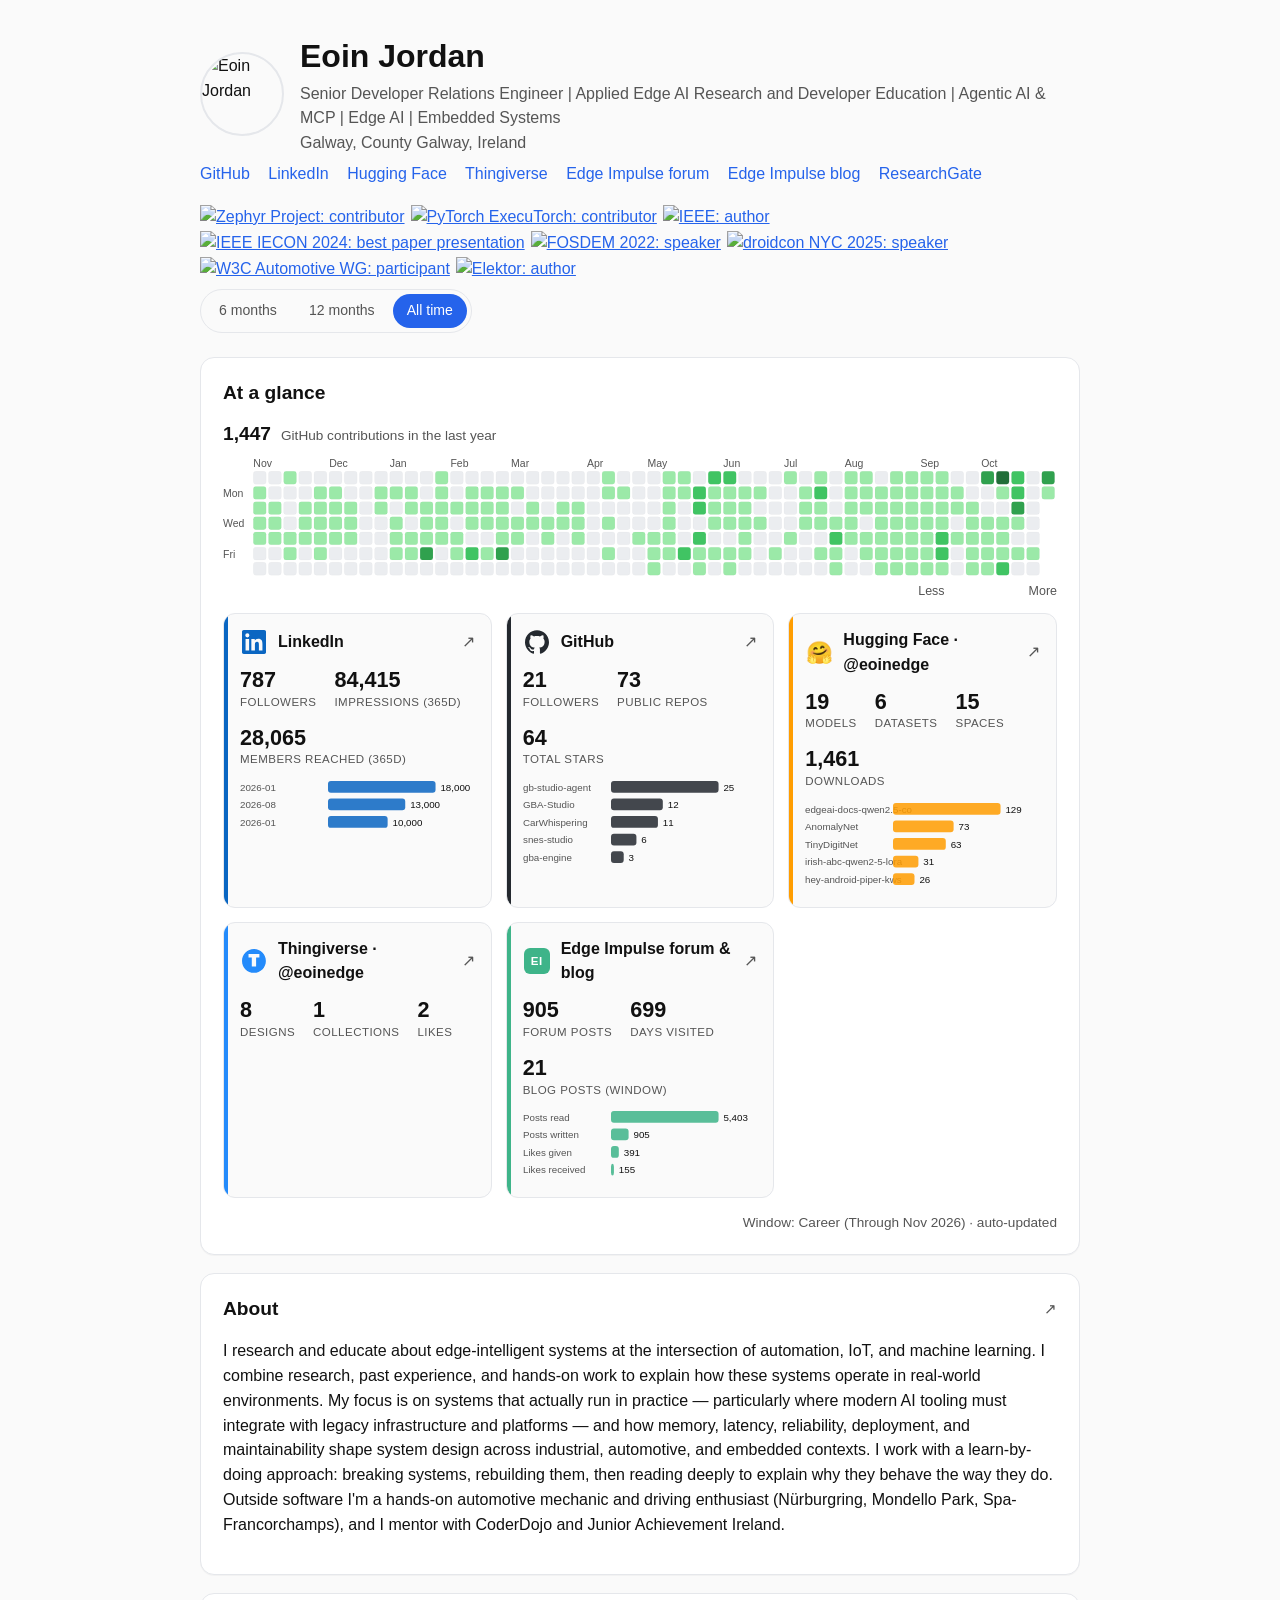
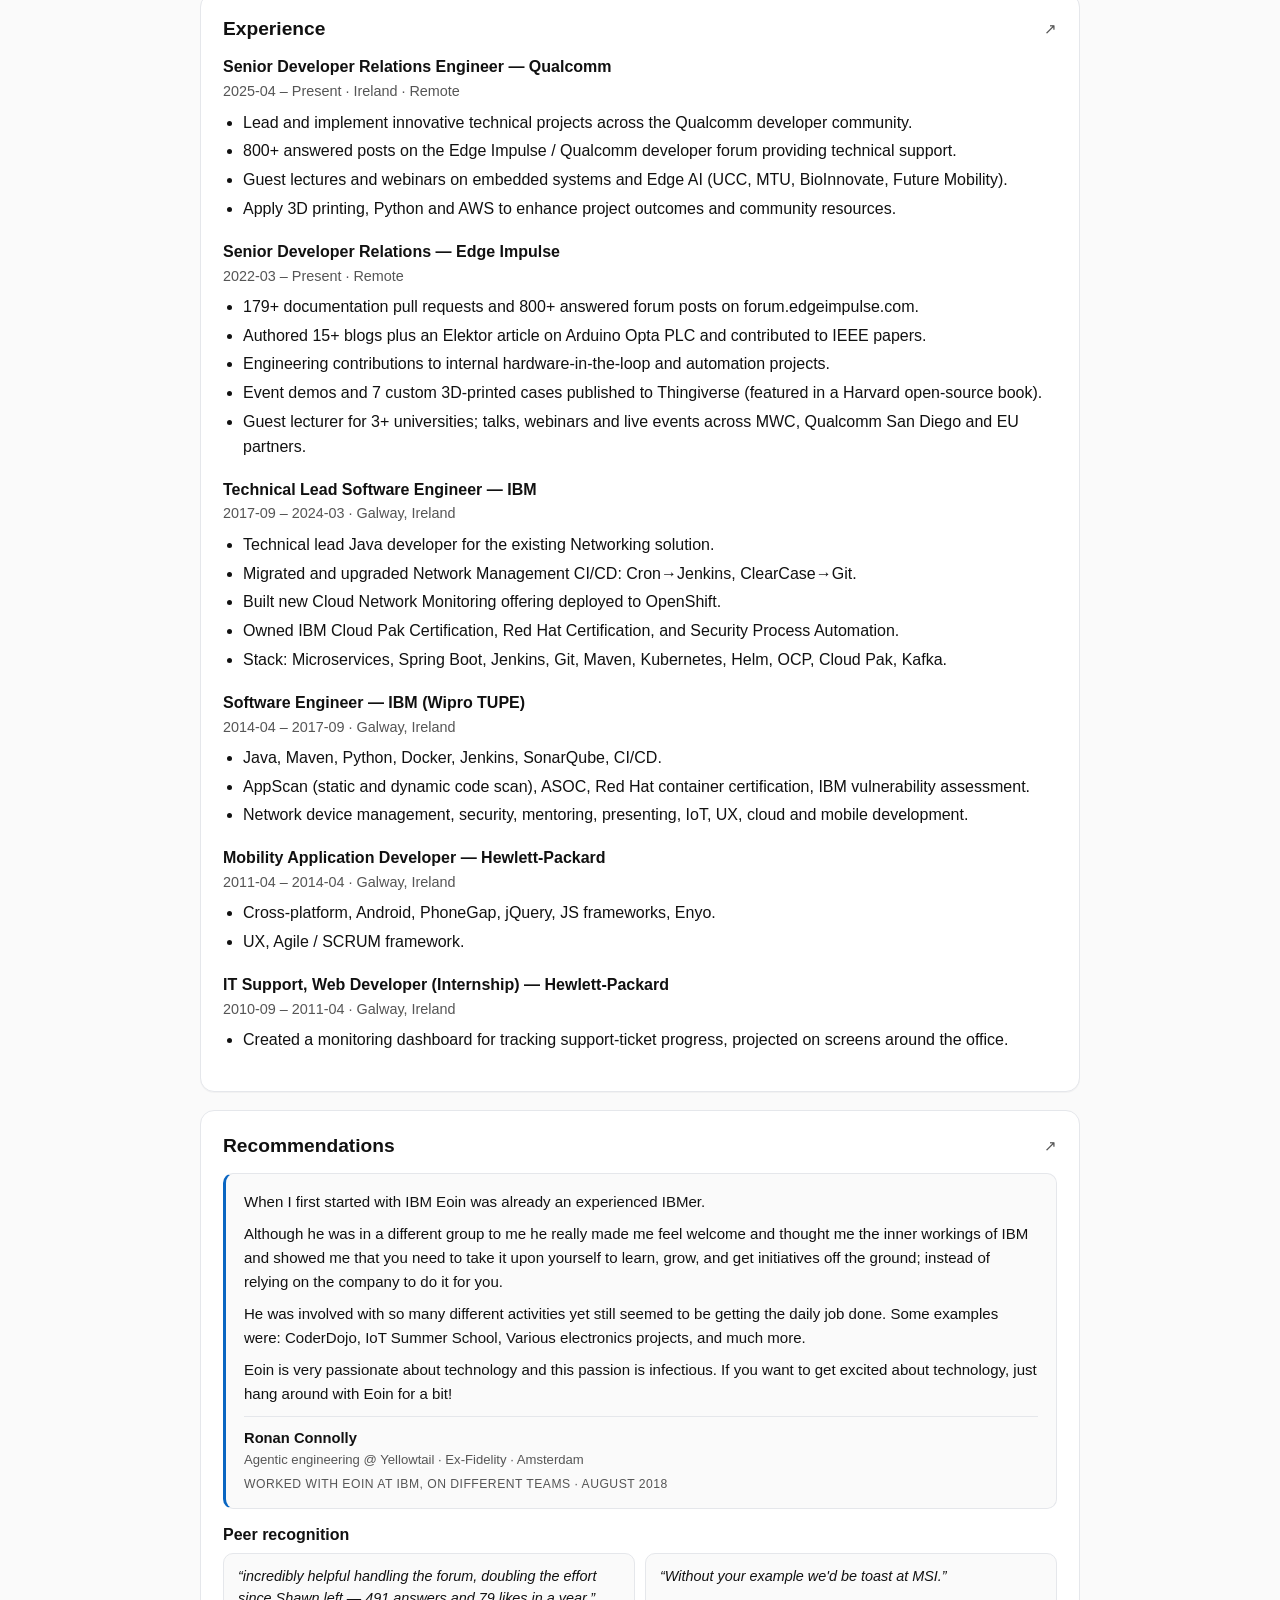
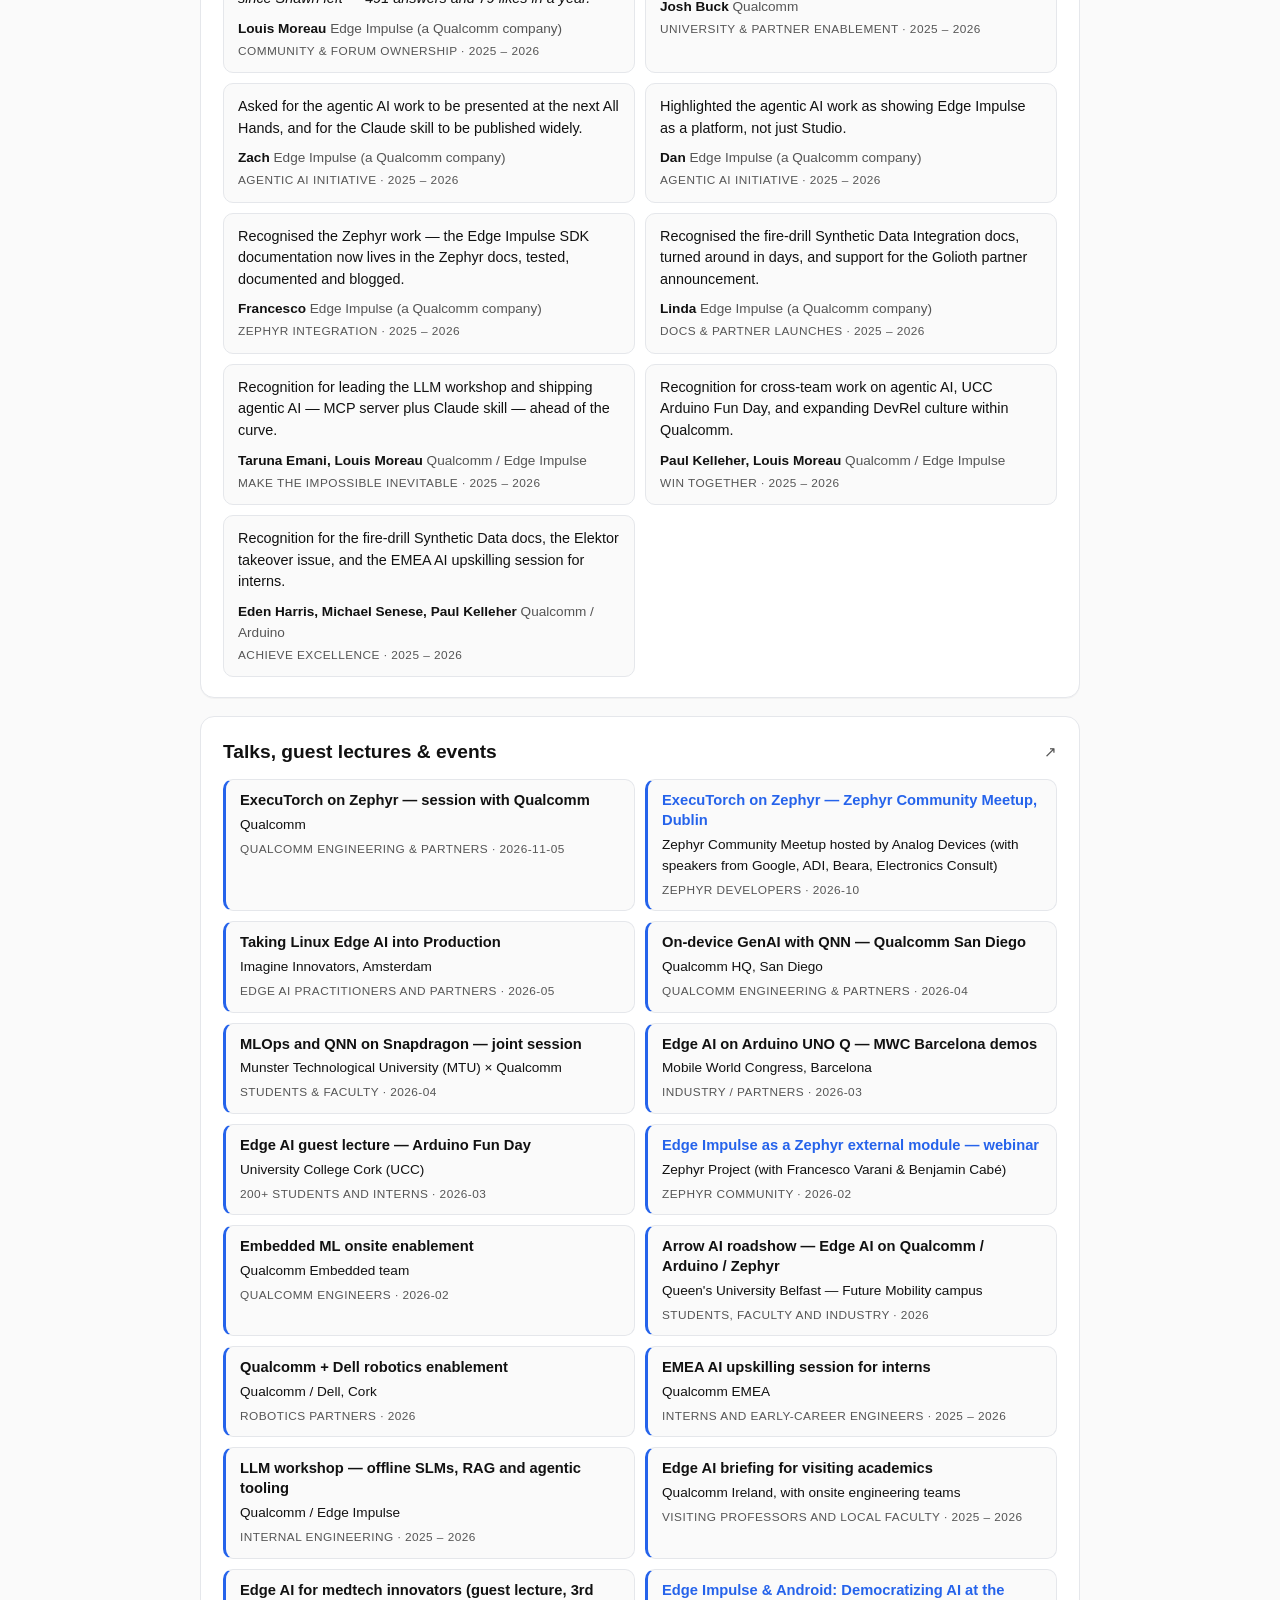
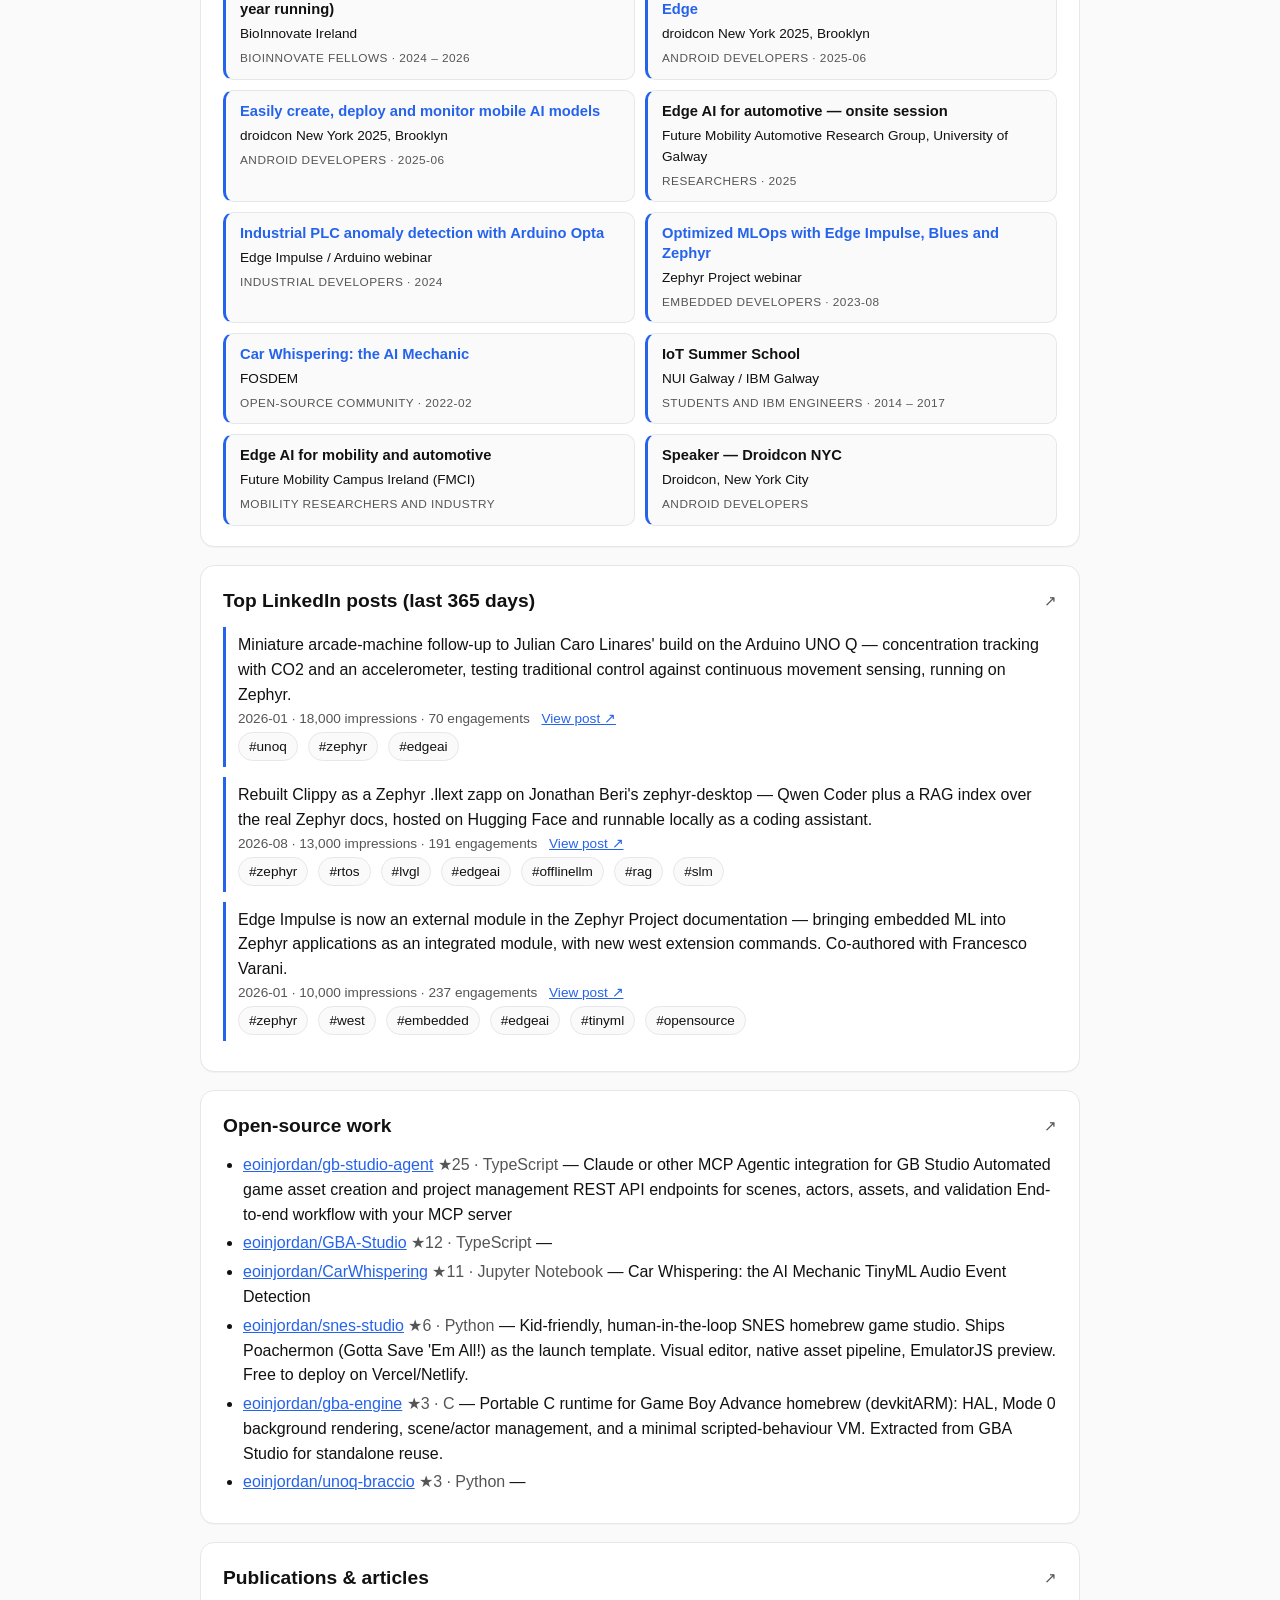
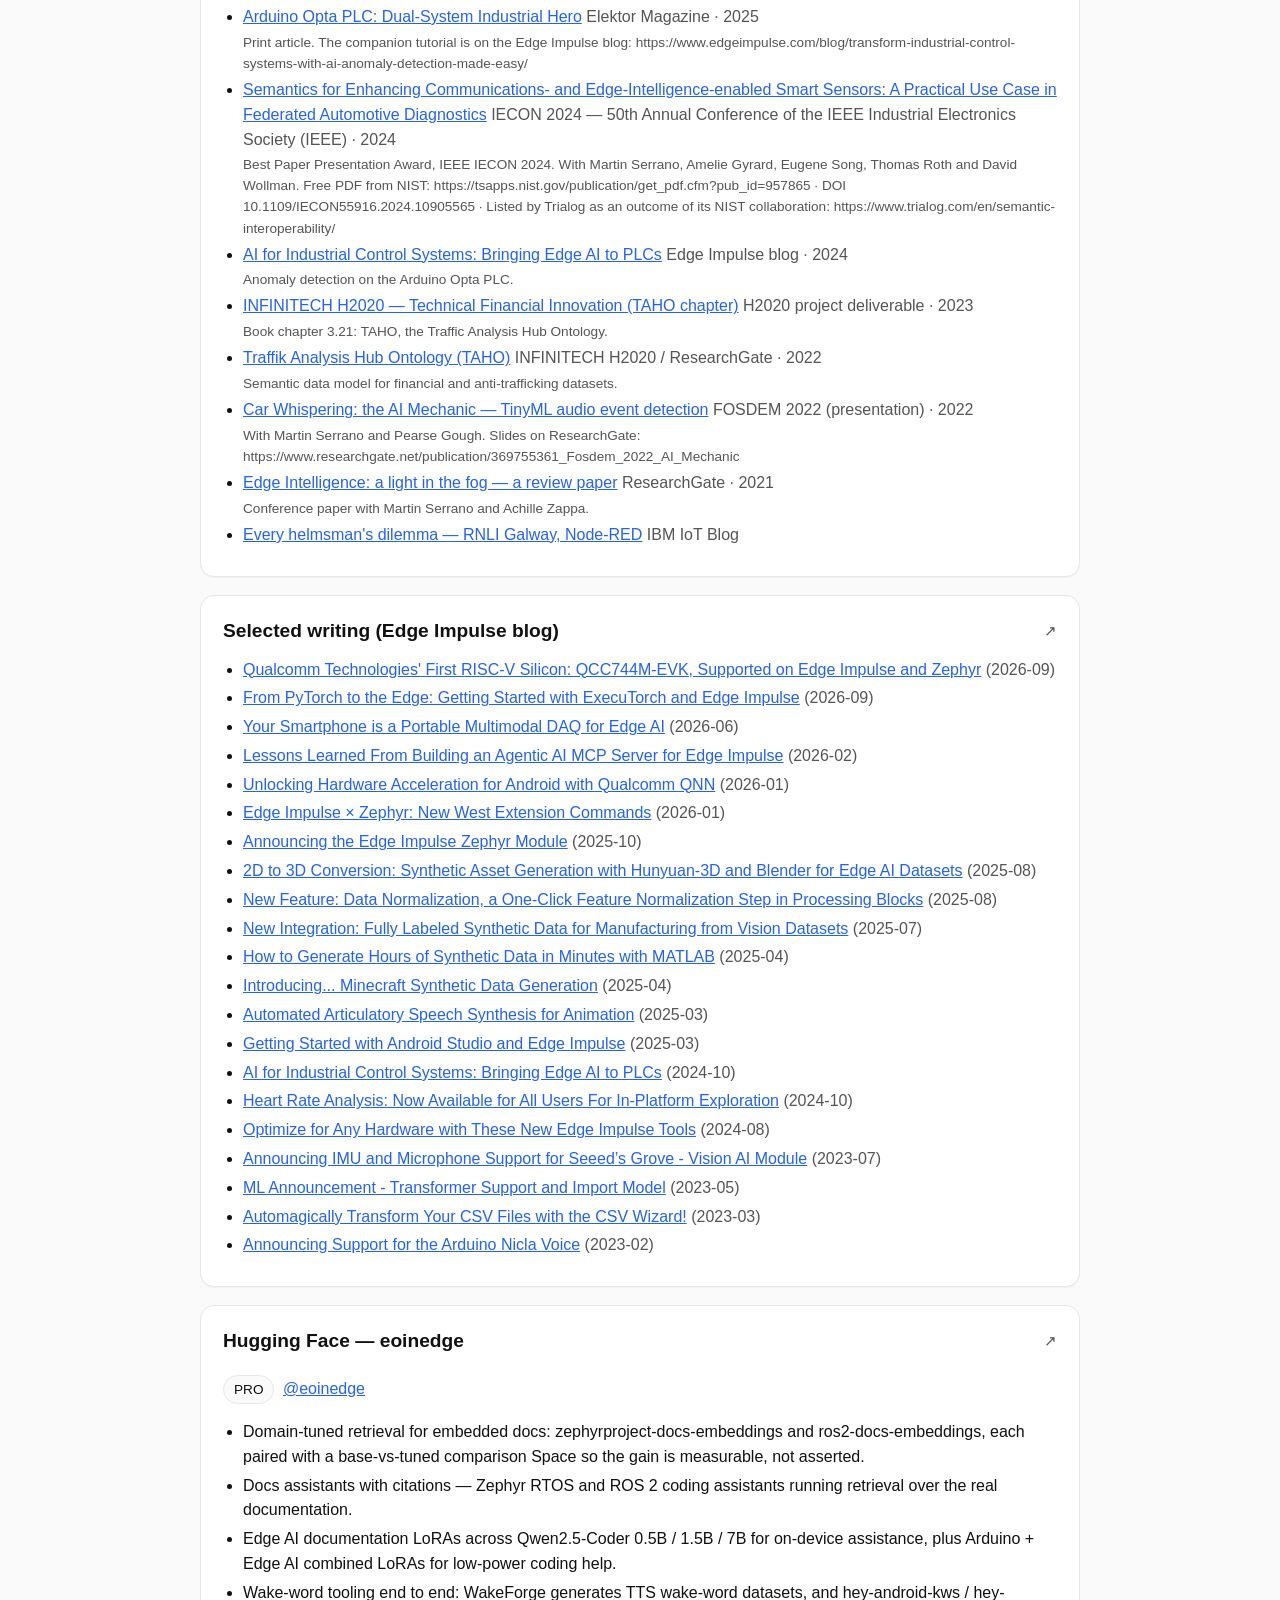
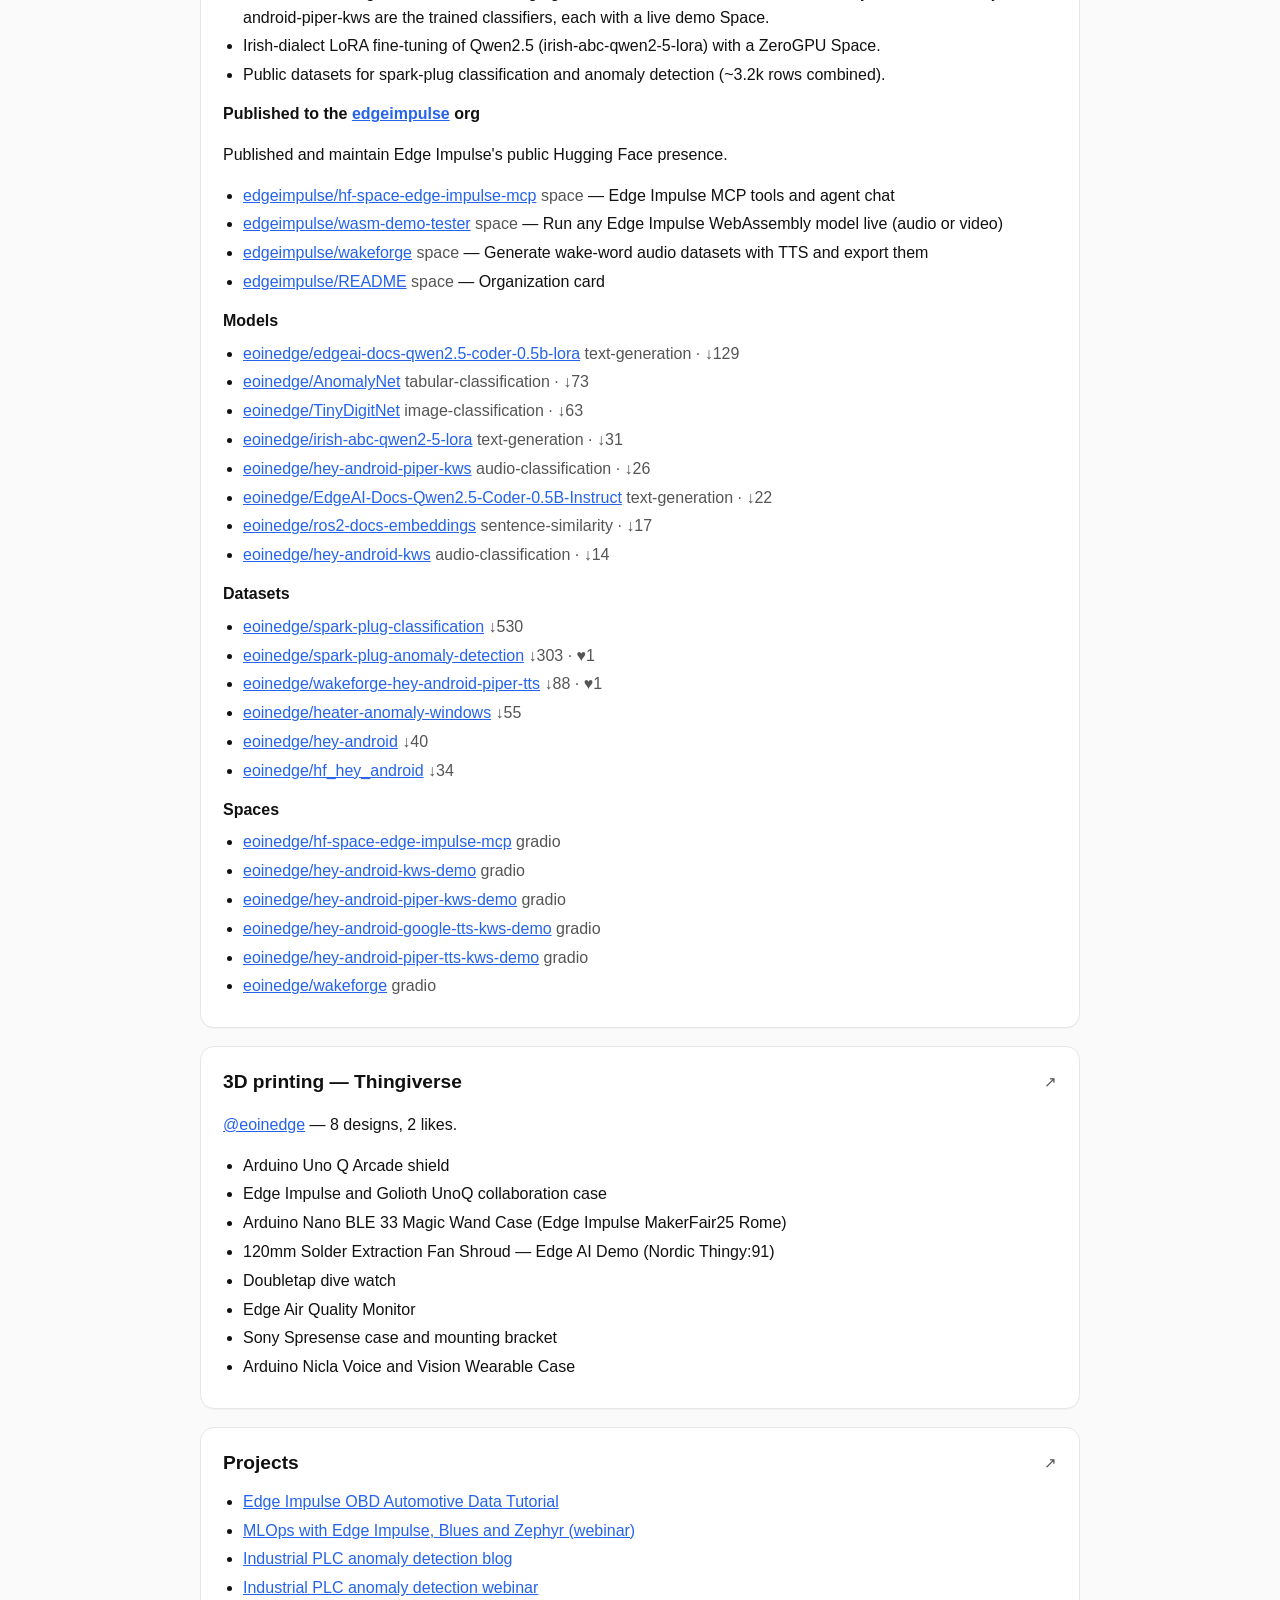
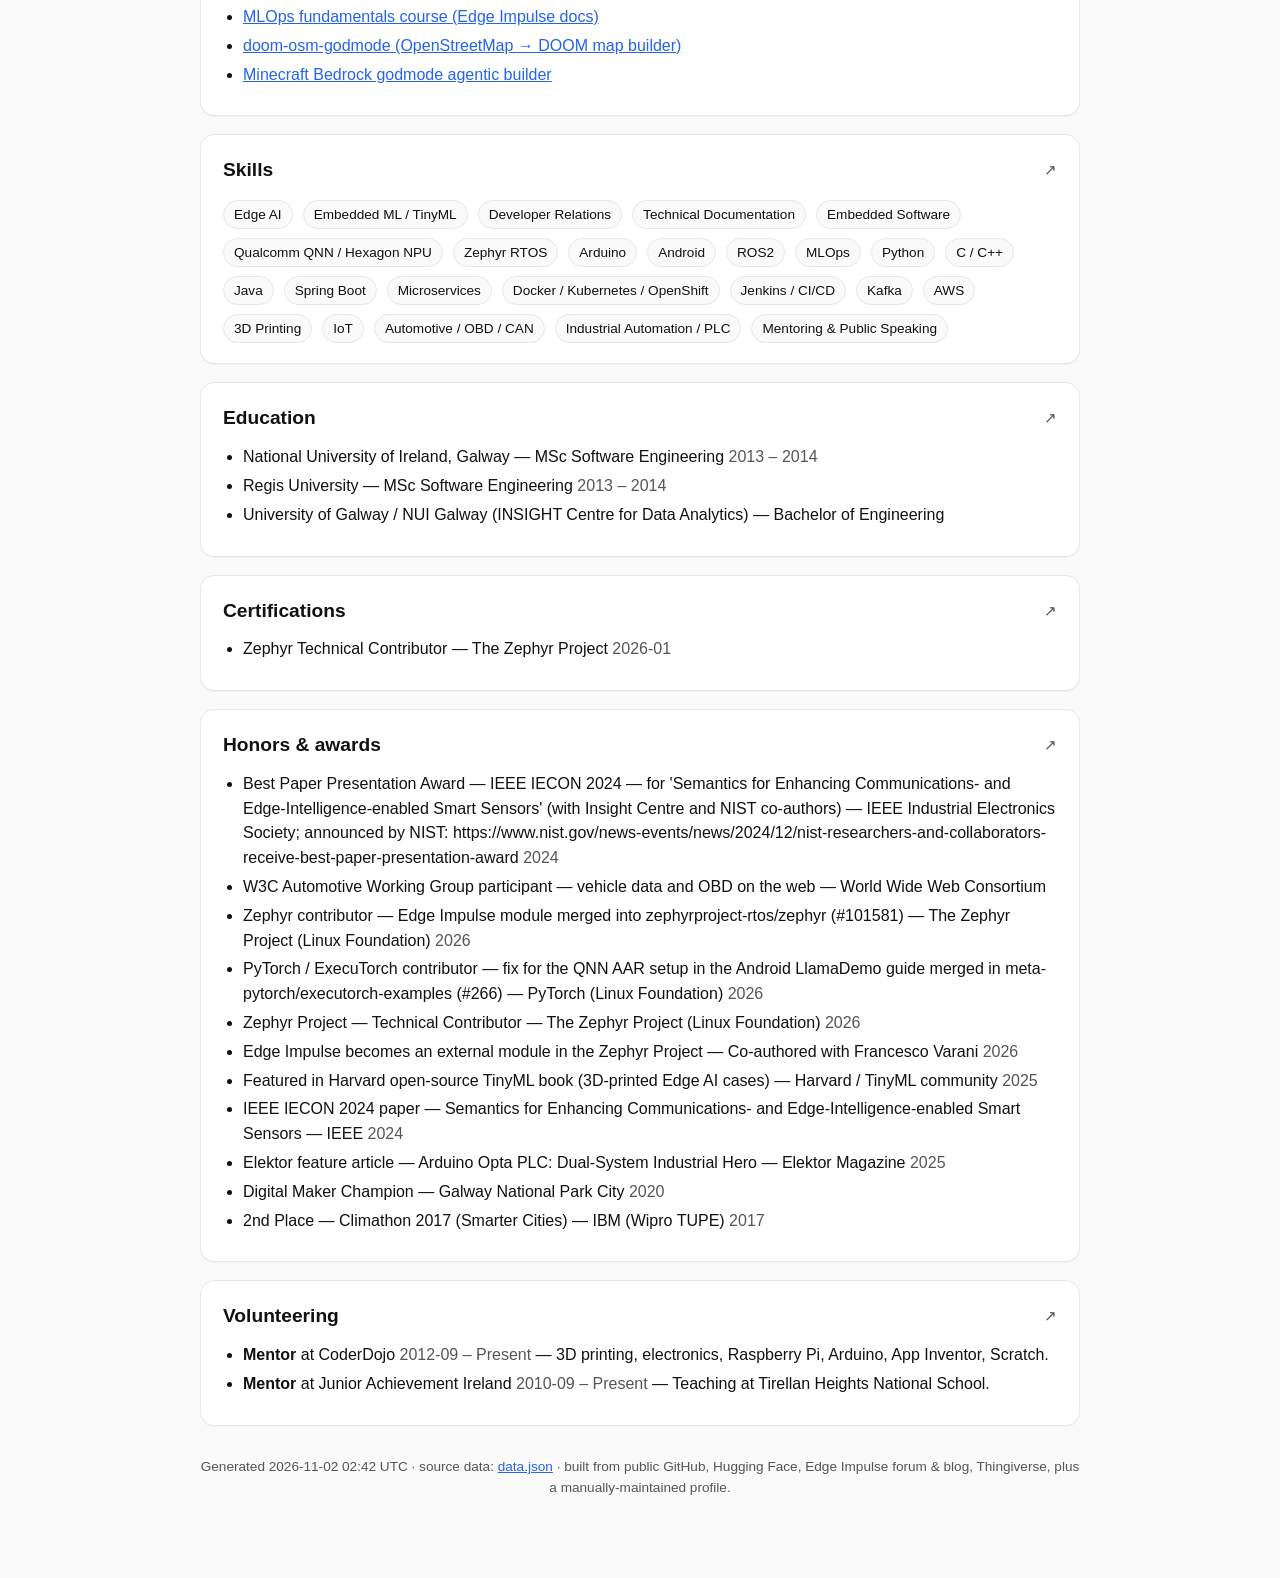
==== commit 489d5bc9: "site: IEEE author badge" ====
--- a/index.html
+++ b/index.html
@@ -26,12 +26,12 @@
     </div>
   </div>
   <div class="links"><a href="https://github.com/eoinjordan" rel="me noopener">GitHub</a> <a href="https://www.linkedin.com/in/eoin-jordan/" rel="me noopener">LinkedIn</a> <a href="https://huggingface.co/eoinedge" rel="me noopener">Hugging Face</a> <a href="https://www.thingiverse.com/eoinedge/designs" rel="me noopener">Thingiverse</a> <a href="https://forum.edgeimpulse.com/u/eoin" rel="me noopener">Edge Impulse forum</a> <a href="https://www.edgeimpulse.com/blog/author/eoinjordan/" rel="me noopener">Edge Impulse blog</a> <a href="https://www.researchgate.net/profile/Eoin-Jordan-4" rel="me noopener">ResearchGate</a></div>
-  <div class='badges'><a href='https://github.com/zephyrproject-rtos/zephyr/pull/101581' rel='noopener' title='Edge Impulse module merged into Zephyr'><img src='https://img.shields.io/badge/Zephyr%20Project-contributor-7929D2' alt='Zephyr Project: contributor' /></a><a href='https://github.com/meta-pytorch/executorch-examples/pull/266' rel='noopener' title='Merged in executorch-examples'><img src='https://img.shields.io/badge/PyTorch%20ExecuTorch-contributor-EE4C2C?logo=pytorch&amp;logoColor=white' alt='PyTorch ExecuTorch: contributor' /></a><a href='https://www.nist.gov/news-events/news/2024/12/nist-researchers-and-collaborators-receive-best-paper-presentation-award' rel='noopener' title='Best Paper Presentation Award, IEEE IECON 2024'><img src='https://img.shields.io/badge/IEEE%20IECON%202024-best%20paper%20presentation-00629B?logo=ieee&amp;logoColor=white' alt='IEEE IECON 2024: best paper presentation' /></a><a href='https://archive.fosdem.org/2022/schedule/event/lt_car_whispering/' rel='noopener' title='Car Whispering: the AI Mechanic'><img src='https://img.shields.io/badge/FOSDEM%202022-speaker-AB1A6C' alt='FOSDEM 2022: speaker' /></a><a href='https://confpad.io/conferences/droidcon-new-york-2025' rel='noopener' title='Two talks at droidcon New York 2025'><img src='https://img.shields.io/badge/droidcon%20NYC%202025-speaker-1B9AAA' alt='droidcon NYC 2025: speaker' /></a><a href='https://www.w3.org/groups/wg/auto/' rel='noopener' title='W3C Automotive Working Group: vehicle information services and OBD data on the web'><img src='https://img.shields.io/badge/W3C%20Automotive%20WG-participant-005A9C' alt='W3C Automotive WG: participant' /></a><a href='https://www.elektormagazine.com/magazine/elektor-469' rel='noopener' title='Arduino Opta PLC: Dual-System Industrial Hero'><img src='https://img.shields.io/badge/Elektor-author-2E8B57' alt='Elektor: author' /></a></div>
+  <div class='badges'><a href='https://github.com/zephyrproject-rtos/zephyr/pull/101581' rel='noopener' title='Edge Impulse module merged into Zephyr'><img src='https://img.shields.io/badge/Zephyr%20Project-contributor-7929D2' alt='Zephyr Project: contributor' /></a><a href='https://github.com/meta-pytorch/executorch-examples/pull/266' rel='noopener' title='Merged in executorch-examples'><img src='https://img.shields.io/badge/PyTorch%20ExecuTorch-contributor-EE4C2C?logo=pytorch&amp;logoColor=white' alt='PyTorch ExecuTorch: contributor' /></a><a href='https://ieeexplore.ieee.org/author/527248051342564' rel='noopener' title='IEEE Xplore author page'><img src='https://img.shields.io/badge/IEEE-author-00629B?logo=ieee&amp;logoColor=white' alt='IEEE: author' /></a><a href='https://www.nist.gov/news-events/news/2024/12/nist-researchers-and-collaborators-receive-best-paper-presentation-award' rel='noopener' title='Best Paper Presentation Award, IEEE IECON 2024'><img src='https://img.shields.io/badge/IEEE%20IECON%202024-best%20paper%20presentation-00629B?logo=ieee&amp;logoColor=white' alt='IEEE IECON 2024: best paper presentation' /></a><a href='https://archive.fosdem.org/2022/schedule/event/lt_car_whispering/' rel='noopener' title='Car Whispering: the AI Mechanic'><img src='https://img.shields.io/badge/FOSDEM%202022-speaker-AB1A6C' alt='FOSDEM 2022: speaker' /></a><a href='https://confpad.io/conferences/droidcon-new-york-2025' rel='noopener' title='Two talks at droidcon New York 2025'><img src='https://img.shields.io/badge/droidcon%20NYC%202025-speaker-1B9AAA' alt='droidcon NYC 2025: speaker' /></a><a href='https://www.w3.org/groups/wg/auto/' rel='noopener' title='W3C Automotive Working Group: vehicle information services and OBD data on the web'><img src='https://img.shields.io/badge/W3C%20Automotive%20WG-participant-005A9C' alt='W3C Automotive WG: participant' /></a><a href='https://www.elektormagazine.com/magazine/elektor-469' rel='noopener' title='Arduino Opta PLC: Dual-System Industrial Hero'><img src='https://img.shields.io/badge/Elektor-author-2E8B57' alt='Elektor: author' /></a></div>
   <div class='tabs'><a class="" href="6m.html">6 months</a><a class="" href="12m.html">12 months</a><a class="on" href="index.html">All time</a></div>
 </header>
 <section><h2>At a glance</h2><div class='contrib-wrap'><div class='contrib-head'><span class='n'>1,447</span><span class='l'>GitHub contributions in the last year</span></div><style scoped></style><svg class="contrib" viewBox="0 0 715 105" width="100%" preserveAspectRatio="xMinYMin meet"><text x="26" y="10" font-size="9" fill="var(--muted)">Nov</text><text x="91" y="10" font-size="9" fill="var(--muted)">Dec</text><text x="143" y="10" font-size="9" fill="var(--muted)">Jan</text><text x="195" y="10" font-size="9" fill="var(--muted)">Feb</text><text x="247" y="10" font-size="9" fill="var(--muted)">Mar</text><text x="312" y="10" font-size="9" fill="var(--muted)">Apr</text><text x="364" y="10" font-size="9" fill="var(--muted)">May</text><text x="429" y="10" font-size="9" fill="var(--muted)">Jun</text><text x="481" y="10" font-size="9" fill="var(--muted)">Jul</text><text x="533" y="10" font-size="9" fill="var(--muted)">Aug</text><text x="598" y="10" font-size="9" fill="var(--muted)">Sep</text><text x="650" y="10" font-size="9" fill="var(--muted)">Oct</text><text x="0" y="36" font-size="9" fill="var(--muted)">Mon</text><text x="0" y="62" font-size="9" fill="var(--muted)">Wed</text><text x="0" y="88" font-size="9" fill="var(--muted)">Fri</text><rect x="26" y="14" width="11" height="11" rx="2" ry="2" class="cl-0"><title>2025-11-02 · 0 contributions</title></rect><rect x="26" y="27" width="11" height="11" rx="2" ry="2" class="cl-1"><title>2025-11-03 · 1 contribution</title></rect><rect x="26" y="40" width="11" height="11" rx="2" ry="2" class="cl-1"><title>2025-11-04 · 15 contributions</title></rect><rect x="26" y="53" width="11" height="11" rx="2" ry="2" class="cl-1"><title>2025-11-05 · 15 contributions</title></rect><rect x="26" y="66" width="11" height="11" rx="2" ry="2" class="cl-1"><title>2025-11-06 · 6 contributions</title></rect><rect x="26" y="79" width="11" height="11" rx="2" ry="2" class="cl-0"><title>2025-11-07 · 0 contributions</title></rect><rect x="26" y="92" width="11" height="11" rx="2" ry="2" class="cl-0"><title>2025-11-08 · 0 contributions</title></rect><rect x="39" y="14" width="11" height="11" rx="2" ry="2" class="cl-0"><title>2025-11-09 · 0 contributions</title></rect><rect x="39" y="27" width="11" height="11" rx="2" ry="2" class="cl-0"><title>2025-11-10 · 0 contributions</title></rect><rect x="39" y="40" width="11" height="11" rx="2" ry="2" class="cl-1"><title>2025-11-11 · 1 contribution</title></rect><rect x="39" y="53" width="11" height="11" rx="2" ry="2" class="cl-1"><title>2025-11-12 · 5 contributions</title></rect><rect x="39" y="66" width="11" height="11" rx="2" ry="2" class="cl-1"><title>2025-11-13 · 4 contributions</title></rect><rect x="39" y="79" width="11" height="11" rx="2" ry="2" class="cl-0"><title>2025-11-14 · 0 contributions</title></rect><rect x="39" y="92" width="11" height="11" rx="2" ry="2" class="cl-0"><title>2025-11-15 · 0 contributions</title></rect><rect x="52" y="14" width="11" height="11" rx="2" ry="2" class="cl-1"><title>2025-11-16 · 1 contribution</title></rect><rect x="52" y="27" width="11" height="11" rx="2" ry="2" class="cl-0"><title>2025-11-17 · 0 contributions</title></rect><rect x="52" y="40" width="11" height="11" rx="2" ry="2" class="cl-0"><title>2025-11-18 · 0 contributions</title></rect><rect x="52" y="53" width="11" height="11" rx="2" ry="2" class="cl-0"><title>2025-11-19 · 0 contributions</title></rect><rect x="52" y="66" width="11" height="11" rx="2" ry="2" class="cl-1"><title>2025-11-20 · 6 contributions</title></rect><rect x="52" y="79" width="11" height="11" rx="2" ry="2" class="cl-1"><title>2025-11-21 · 2 contributions</title></rect><rect x="52" y="92" width="11" height="11" rx="2" ry="2" class="cl-0"><title>2025-11-22 · 0 contributions</title></rect><rect x="65" y="14" width="11" height="11" rx="2" ry="2" class="cl-0"><title>2025-11-23 · 0 contributions</title></rect><rect x="65" y="27" width="11" height="11" rx="2" ry="2" class="cl-0"><title>2025-11-24 · 0 contributions</title></rect><rect x="65" y="40" width="11" height="11" rx="2" ry="2" class="cl-1"><title>2025-11-25 · 4 contributions</title></rect><rect x="65" y="53" width="11" height="11" rx="2" ry="2" class="cl-1"><title>2025-11-26 · 6 contributions</title></rect><rect x="65" y="66" width="11" height="11" rx="2" ry="2" class="cl-1"><title>2025-11-27 · 9 contributions</title></rect><rect x="65" y="79" width="11" height="11" rx="2" ry="2" class="cl-0"><title>2025-11-28 · 0 contributions</title></rect><rect x="65" y="92" width="11" height="11" rx="2" ry="2" class="cl-0"><title>2025-11-29 · 0 contributions</title></rect><rect x="78" y="14" width="11" height="11" rx="2" ry="2" class="cl-0"><title>2025-11-30 · 0 contributions</title></rect><rect x="78" y="27" width="11" height="11" rx="2" ry="2" class="cl-1"><title>2025-12-01 · 1 contribution</title></rect><rect x="78" y="40" width="11" height="11" rx="2" ry="2" class="cl-1"><title>2025-12-02 · 1 contribution</title></rect><rect x="78" y="53" width="11" height="11" rx="2" ry="2" class="cl-1"><title>2025-12-03 · 2 contributions</title></rect><rect x="78" y="66" width="11" height="11" rx="2" ry="2" class="cl-1"><title>2025-12-04 · 1 contribution</title></rect><rect x="78" y="79" width="11" height="11" rx="2" ry="2" class="cl-1"><title>2025-12-05 · 14 contributions</title></rect><rect x="78" y="92" width="11" height="11" rx="2" ry="2" class="cl-0"><title>2025-12-06 · 0 contributions</title></rect><rect x="91" y="14" width="11" height="11" rx="2" ry="2" class="cl-0"><title>2025-12-07 · 0 contributions</title></rect><rect x="91" y="27" width="11" height="11" rx="2" ry="2" class="cl-1"><title>2025-12-08 · 9 contributions</title></rect><rect x="91" y="40" width="11" height="11" rx="2" ry="2" class="cl-1"><title>2025-12-09 · 10 contributions</title></rect><rect x="91" y="53" width="11" height="11" rx="2" ry="2" class="cl-1"><title>2025-12-10 · 6 contributions</title></rect><rect x="91" y="66" width="11" height="11" rx="2" ry="2" class="cl-1"><title>2025-12-11 · 4 contributions</title></rect><rect x="91" y="79" width="11" height="11" rx="2" ry="2" class="cl-0"><title>2025-12-12 · 0 contributions</title></rect><rect x="91" y="92" width="11" height="11" rx="2" ry="2" class="cl-0"><title>2025-12-13 · 0 contributions</title></rect><rect x="104" y="14" width="11" height="11" rx="2" ry="2" class="cl-0"><title>2025-12-14 · 0 contributions</title></rect><rect x="104" y="27" width="11" height="11" rx="2" ry="2" class="cl-0"><title>2025-12-15 · 0 contributions</title></rect><rect x="104" y="40" width="11" height="11" rx="2" ry="2" class="cl-1"><title>2025-12-16 · 1 contribution</title></rect><rect x="104" y="53" width="11" height="11" rx="2" ry="2" class="cl-1"><title>2025-12-17 · 3 contributions</title></rect><rect x="104" y="66" width="11" height="11" rx="2" ry="2" class="cl-1"><title>2025-12-18 · 3 contributions</title></rect><rect x="104" y="79" width="11" height="11" rx="2" ry="2" class="cl-0"><title>2025-12-19 · 0 contributions</title></rect><rect x="104" y="92" width="11" height="11" rx="2" ry="2" class="cl-0"><title>2025-12-20 · 0 contributions</title></rect><rect x="117" y="14" width="11" height="11" rx="2" ry="2" class="cl-0"><title>2025-12-21 · 0 contributions</title></rect><rect x="117" y="27" width="11" height="11" rx="2" ry="2" class="cl-0"><title>2025-12-22 · 0 contributions</title></rect><rect x="117" y="40" width="11" height="11" rx="2" ry="2" class="cl-0"><title>2025-12-23 · 0 contributions</title></rect><rect x="117" y="53" width="11" height="11" rx="2" ry="2" class="cl-0"><title>2025-12-24 · 0 contributions</title></rect><rect x="117" y="66" width="11" height="11" rx="2" ry="2" class="cl-0"><title>2025-12-25 · 0 contributions</title></rect><rect x="117" y="79" width="11" height="11" rx="2" ry="2" class="cl-0"><title>2025-12-26 · 0 contributions</title></rect><rect x="117" y="92" width="11" height="11" rx="2" ry="2" class="cl-0"><title>2025-12-27 · 0 contributions</title></rect><rect x="130" y="14" width="11" height="11" rx="2" ry="2" class="cl-0"><title>2025-12-28 · 0 contributions</title></rect><rect x="130" y="27" width="11" height="11" rx="2" ry="2" class="cl-1"><title>2025-12-29 · 1 contribution</title></rect><rect x="130" y="40" width="11" height="11" rx="2" ry="2" class="cl-1"><title>2025-12-30 · 2 contributions</title></rect><rect x="130" y="53" width="11" height="11" rx="2" ry="2" class="cl-0"><title>2025-12-31 · 0 contributions</title></rect><rect x="130" y="66" width="11" height="11" rx="2" ry="2" class="cl-0"><title>2026-01-01 · 0 contributions</title></rect><rect x="130" y="79" width="11" height="11" rx="2" ry="2" class="cl-0"><title>2026-01-02 · 0 contributions</title></rect><rect x="130" y="92" width="11" height="11" rx="2" ry="2" class="cl-0"><title>2026-01-03 · 0 contributions</title></rect><rect x="143" y="14" width="11" height="11" rx="2" ry="2" class="cl-0"><title>2026-01-04 · 0 contributions</title></rect><rect x="143" y="27" width="11" height="11" rx="2" ry="2" class="cl-1"><title>2026-01-05 · 2 contributions</title></rect><rect x="143" y="40" width="11" height="11" rx="2" ry="2" class="cl-0"><title>2026-01-06 · 0 contributions</title></rect><rect x="143" y="53" width="11" height="11" rx="2" ry="2" class="cl-1"><title>2026-01-07 · 1 contribution</title></rect><rect x="143" y="66" width="11" height="11" rx="2" ry="2" class="cl-1"><title>2026-01-08 · 7 contributions</title></rect><rect x="143" y="79" width="11" height="11" rx="2" ry="2" class="cl-1"><title>2026-01-09 · 2 contributions</title></rect><rect x="143" y="92" width="11" height="11" rx="2" ry="2" class="cl-0"><title>2026-01-10 · 0 contributions</title></rect><rect x="156" y="14" width="11" height="11" rx="2" ry="2" class="cl-0"><title>2026-01-11 · 0 contributions</title></rect><rect x="156" y="27" width="11" height="11" rx="2" ry="2" class="cl-1"><title>2026-01-12 · 6 contributions</title></rect><rect x="156" y="40" width="11" height="11" rx="2" ry="2" class="cl-1"><title>2026-01-13 · 6 contributions</title></rect><rect x="156" y="53" width="11" height="11" rx="2" ry="2" class="cl-0"><title>2026-01-14 · 0 contributions</title></rect><rect x="156" y="66" width="11" height="11" rx="2" ry="2" class="cl-1"><title>2026-01-15 · 2 contributions</title></rect><rect x="156" y="79" width="11" height="11" rx="2" ry="2" class="cl-1"><title>2026-01-16 · 1 contribution</title></rect><rect x="156" y="92" width="11" height="11" rx="2" ry="2" class="cl-0"><title>2026-01-17 · 0 contributions</title></rect><rect x="169" y="14" width="11" height="11" rx="2" ry="2" class="cl-0"><title>2026-01-18 · 0 contributions</title></rect><rect x="169" y="27" width="11" height="11" rx="2" ry="2" class="cl-0"><title>2026-01-19 · 0 contributions</title></rect><rect x="169" y="40" width="11" height="11" rx="2" ry="2" class="cl-1"><title>2026-01-20 · 2 contributions</title></rect><rect x="169" y="53" width="11" height="11" rx="2" ry="2" class="cl-1"><title>2026-01-21 · 6 contributions</title></rect><rect x="169" y="66" width="11" height="11" rx="2" ry="2" class="cl-1"><title>2026-01-22 · 9 contributions</title></rect><rect x="169" y="79" width="11" height="11" rx="2" ry="2" class="cl-3"><title>2026-01-23 · 39 contributions</title></rect><rect x="169" y="92" width="11" height="11" rx="2" ry="2" class="cl-0"><title>2026-01-24 · 0 contributions</title></rect><rect x="182" y="14" width="11" height="11" rx="2" ry="2" class="cl-1"><title>2026-01-25 · 7 contributions</title></rect><rect x="182" y="27" width="11" height="11" rx="2" ry="2" class="cl-1"><title>2026-01-26 · 10 contributions</title></rect><rect x="182" y="40" width="11" height="11" rx="2" ry="2" class="cl-1"><title>2026-01-27 · 4 contributions</title></rect><rect x="182" y="53" width="11" height="11" rx="2" ry="2" class="cl-1"><title>2026-01-28 · 5 contributions</title></rect><rect x="182" y="66" width="11" height="11" rx="2" ry="2" class="cl-1"><title>2026-01-29 · 4 contributions</title></rect><rect x="182" y="79" width="11" height="11" rx="2" ry="2" class="cl-0"><title>2026-01-30 · 0 contributions</title></rect><rect x="182" y="92" width="11" height="11" rx="2" ry="2" class="cl-0"><title>2026-01-31 · 0 contributions</title></rect><rect x="195" y="14" width="11" height="11" rx="2" ry="2" class="cl-0"><title>2026-02-01 · 0 contributions</title></rect><rect x="195" y="27" width="11" height="11" rx="2" ry="2" class="cl-0"><title>2026-02-02 · 0 contributions</title></rect><rect x="195" y="40" width="11" height="11" rx="2" ry="2" class="cl-1"><title>2026-02-03 · 3 contributions</title></rect><rect x="195" y="53" width="11" height="11" rx="2" ry="2" class="cl-0"><title>2026-02-04 · 0 contributions</title></rect><rect x="195" y="66" width="11" height="11" rx="2" ry="2" class="cl-1"><title>2026-02-05 · 9 contributions</title></rect><rect x="195" y="79" width="11" height="11" rx="2" ry="2" class="cl-1"><title>2026-02-06 · 14 contributions</title></rect><rect x="195" y="92" width="11" height="11" rx="2" ry="2" class="cl-0"><title>2026-02-07 · 0 contributions</title></rect><rect x="208" y="14" width="11" height="11" rx="2" ry="2" class="cl-0"><title>2026-02-08 · 0 contributions</title></rect><rect x="208" y="27" width="11" height="11" rx="2" ry="2" class="cl-1"><title>2026-02-09 · 1 contribution</title></rect><rect x="208" y="40" width="11" height="11" rx="2" ry="2" class="cl-1"><title>2026-02-10 · 14 contributions</title></rect><rect x="208" y="53" width="11" height="11" rx="2" ry="2" class="cl-1"><title>2026-02-11 · 10 contributions</title></rect><rect x="208" y="66" width="11" height="11" rx="2" ry="2" class="cl-0"><title>2026-02-12 · 0 contributions</title></rect><rect x="208" y="79" width="11" height="11" rx="2" ry="2" class="cl-2"><title>2026-02-13 · 25 contributions</title></rect><rect x="208" y="92" width="11" height="11" rx="2" ry="2" class="cl-0"><title>2026-02-14 · 0 contributions</title></rect><rect x="221" y="14" width="11" height="11" rx="2" ry="2" class="cl-0"><title>2026-02-15 · 0 contributions</title></rect><rect x="221" y="27" width="11" height="11" rx="2" ry="2" class="cl-1"><title>2026-02-16 · 3 contributions</title></rect><rect x="221" y="40" width="11" height="11" rx="2" ry="2" class="cl-1"><title>2026-02-17 · 1 contribution</title></rect><rect x="221" y="53" width="11" height="11" rx="2" ry="2" class="cl-1"><title>2026-02-18 · 7 contributions</title></rect><rect x="221" y="66" width="11" height="11" rx="2" ry="2" class="cl-0"><title>2026-02-19 · 0 contributions</title></rect><rect x="221" y="79" width="11" height="11" rx="2" ry="2" class="cl-1"><title>2026-02-20 · 8 contributions</title></rect><rect x="221" y="92" width="11" height="11" rx="2" ry="2" class="cl-0"><title>2026-02-21 · 0 contributions</title></rect><rect x="234" y="14" width="11" height="11" rx="2" ry="2" class="cl-0"><title>2026-02-22 · 0 contributions</title></rect><rect x="234" y="27" width="11" height="11" rx="2" ry="2" class="cl-1"><title>2026-02-23 · 2 contributions</title></rect><rect x="234" y="40" width="11" height="11" rx="2" ry="2" class="cl-1"><title>2026-02-24 · 3 contributions</title></rect><rect x="234" y="53" width="11" height="11" rx="2" ry="2" class="cl-1"><title>2026-02-25 · 4 contributions</title></rect><rect x="234" y="66" width="11" height="11" rx="2" ry="2" class="cl-1"><title>2026-02-26 · 15 contributions</title></rect><rect x="234" y="79" width="11" height="11" rx="2" ry="2" class="cl-3"><title>2026-02-27 · 35 contributions</title></rect><rect x="234" y="92" width="11" height="11" rx="2" ry="2" class="cl-0"><title>2026-02-28 · 0 contributions</title></rect><rect x="247" y="14" width="11" height="11" rx="2" ry="2" class="cl-0"><title>2026-03-01 · 0 contributions</title></rect><rect x="247" y="27" width="11" height="11" rx="2" ry="2" class="cl-1"><title>2026-03-02 · 1 contribution</title></rect><rect x="247" y="40" width="11" height="11" rx="2" ry="2" class="cl-0"><title>2026-03-03 · 0 contributions</title></rect><rect x="247" y="53" width="11" height="11" rx="2" ry="2" class="cl-1"><title>2026-03-04 · 9 contributions</title></rect><rect x="247" y="66" width="11" height="11" rx="2" ry="2" class="cl-1"><title>2026-03-05 · 2 contributions</title></rect><rect x="247" y="79" width="11" height="11" rx="2" ry="2" class="cl-0"><title>2026-03-06 · 0 contributions</title></rect><rect x="247" y="92" width="11" height="11" rx="2" ry="2" class="cl-0"><title>2026-03-07 · 0 contributions</title></rect><rect x="260" y="14" width="11" height="11" rx="2" ry="2" class="cl-0"><title>2026-03-08 · 0 contributions</title></rect><rect x="260" y="27" width="11" height="11" rx="2" ry="2" class="cl-0"><title>2026-03-09 · 0 contributions</title></rect><rect x="260" y="40" width="11" height="11" rx="2" ry="2" class="cl-1"><title>2026-03-10 · 4 contributions</title></rect><rect x="260" y="53" width="11" height="11" rx="2" ry="2" class="cl-1"><title>2026-03-11 · 6 contributions</title></rect><rect x="260" y="66" width="11" height="11" rx="2" ry="2" class="cl-0"><title>2026-03-12 · 0 contributions</title></rect><rect x="260" y="79" width="11" height="11" rx="2" ry="2" class="cl-0"><title>2026-03-13 · 0 contributions</title></rect><rect x="260" y="92" width="11" height="11" rx="2" ry="2" class="cl-0"><title>2026-03-14 · 0 contributions</title></rect><rect x="273" y="14" width="11" height="11" rx="2" ry="2" class="cl-0"><title>2026-03-15 · 0 contributions</title></rect><rect x="273" y="27" width="11" height="11" rx="2" ry="2" class="cl-0"><title>2026-03-16 · 0 contributions</title></rect><rect x="273" y="40" width="11" height="11" rx="2" ry="2" class="cl-0"><title>2026-03-17 · 0 contributions</title></rect><rect x="273" y="53" width="11" height="11" rx="2" ry="2" class="cl-1"><title>2026-03-18 · 3 contributions</title></rect><rect x="273" y="66" width="11" height="11" rx="2" ry="2" class="cl-1"><title>2026-03-19 · 1 contribution</title></rect><rect x="273" y="79" width="11" height="11" rx="2" ry="2" class="cl-0"><title>2026-03-20 · 0 contributions</title></rect><rect x="273" y="92" width="11" height="11" rx="2" ry="2" class="cl-0"><title>2026-03-21 · 0 contributions</title></rect><rect x="286" y="14" width="11" height="11" rx="2" ry="2" class="cl-0"><title>2026-03-22 · 0 contributions</title></rect><rect x="286" y="27" width="11" height="11" rx="2" ry="2" class="cl-0"><title>2026-03-23 · 0 contributions</title></rect><rect x="286" y="40" width="11" height="11" rx="2" ry="2" class="cl-1"><title>2026-03-24 · 2 contributions</title></rect><rect x="286" y="53" width="11" height="11" rx="2" ry="2" class="cl-1"><title>2026-03-25 · 5 contributions</title></rect><rect x="286" y="66" width="11" height="11" rx="2" ry="2" class="cl-0"><title>2026-03-26 · 0 contributions</title></rect><rect x="286" y="79" width="11" height="11" rx="2" ry="2" class="cl-0"><title>2026-03-27 · 0 contributions</title></rect><rect x="286" y="92" width="11" height="11" rx="2" ry="2" class="cl-0"><title>2026-03-28 · 0 contributions</title></rect><rect x="299" y="14" width="11" height="11" rx="2" ry="2" class="cl-0"><title>2026-03-29 · 0 contributions</title></rect><rect x="299" y="27" width="11" height="11" rx="2" ry="2" class="cl-0"><title>2026-03-30 · 0 contributions</title></rect><rect x="299" y="40" width="11" height="11" rx="2" ry="2" class="cl-1"><title>2026-03-31 · 2 contributions</title></rect><rect x="299" y="53" width="11" height="11" rx="2" ry="2" class="cl-1"><title>2026-04-01 · 1 contribution</title></rect><rect x="299" y="66" width="11" height="11" rx="2" ry="2" class="cl-1"><title>2026-04-02 · 2 contributions</title></rect><rect x="299" y="79" width="11" height="11" rx="2" ry="2" class="cl-0"><title>2026-04-03 · 0 contributions</title></rect><rect x="299" y="92" width="11" height="11" rx="2" ry="2" class="cl-0"><title>2026-04-04 · 0 contributions</title></rect><rect x="312" y="14" width="11" height="11" rx="2" ry="2" class="cl-0"><title>2026-04-05 · 0 contributions</title></rect><rect x="312" y="27" width="11" height="11" rx="2" ry="2" class="cl-0"><title>2026-04-06 · 0 contributions</title></rect><rect x="312" y="40" width="11" height="11" rx="2" ry="2" class="cl-0"><title>2026-04-07 · 0 contributions</title></rect><rect x="312" y="53" width="11" height="11" rx="2" ry="2" class="cl-0"><title>2026-04-08 · 0 contributions</title></rect><rect x="312" y="66" width="11" height="11" rx="2" ry="2" class="cl-0"><title>2026-04-09 · 0 contributions</title></rect><rect x="312" y="79" width="11" height="11" rx="2" ry="2" class="cl-0"><title>2026-04-10 · 0 contributions</title></rect><rect x="312" y="92" width="11" height="11" rx="2" ry="2" class="cl-0"><title>2026-04-11 · 0 contributions</title></rect><rect x="325" y="14" width="11" height="11" rx="2" ry="2" class="cl-1"><title>2026-04-12 · 4 contributions</title></rect><rect x="325" y="27" width="11" height="11" rx="2" ry="2" class="cl-1"><title>2026-04-13 · 1 contribution</title></rect><rect x="325" y="40" width="11" height="11" rx="2" ry="2" class="cl-0"><title>2026-04-14 · 0 contributions</title></rect><rect x="325" y="53" width="11" height="11" rx="2" ry="2" class="cl-1"><title>2026-04-15 · 4 contributions</title></rect><rect x="325" y="66" width="11" height="11" rx="2" ry="2" class="cl-0"><title>2026-04-16 · 0 contributions</title></rect><rect x="325" y="79" width="11" height="11" rx="2" ry="2" class="cl-1"><title>2026-04-17 · 6 contributions</title></rect><rect x="325" y="92" width="11" height="11" rx="2" ry="2" class="cl-0"><title>2026-04-18 · 0 contributions</title></rect><rect x="338" y="14" width="11" height="11" rx="2" ry="2" class="cl-0"><title>2026-04-19 · 0 contributions</title></rect><rect x="338" y="27" width="11" height="11" rx="2" ry="2" class="cl-1"><title>2026-04-20 · 4 contributions</title></rect><rect x="338" y="40" width="11" height="11" rx="2" ry="2" class="cl-0"><title>2026-04-21 · 0 contributions</title></rect><rect x="338" y="53" width="11" height="11" rx="2" ry="2" class="cl-0"><title>2026-04-22 · 0 contributions</title></rect><rect x="338" y="66" width="11" height="11" rx="2" ry="2" class="cl-0"><title>2026-04-23 · 0 contributions</title></rect><rect x="338" y="79" width="11" height="11" rx="2" ry="2" class="cl-0"><title>2026-04-24 · 0 contributions</title></rect><rect x="338" y="92" width="11" height="11" rx="2" ry="2" class="cl-0"><title>2026-04-25 · 0 contributions</title></rect><rect x="351" y="14" width="11" height="11" rx="2" ry="2" class="cl-0"><title>2026-04-26 · 0 contributions</title></rect><rect x="351" y="27" width="11" height="11" rx="2" ry="2" class="cl-0"><title>2026-04-27 · 0 contributions</title></rect><rect x="351" y="40" width="11" height="11" rx="2" ry="2" class="cl-0"><title>2026-04-28 · 0 contributions</title></rect><rect x="351" y="53" width="11" height="11" rx="2" ry="2" class="cl-0"><title>2026-04-29 · 0 contributions</title></rect><rect x="351" y="66" width="11" height="11" rx="2" ry="2" class="cl-1"><title>2026-04-30 · 1 contribution</title></rect><rect x="351" y="79" width="11" height="11" rx="2" ry="2" class="cl-0"><title>2026-05-01 · 0 contributions</title></rect><rect x="351" y="92" width="11" height="11" rx="2" ry="2" class="cl-0"><title>2026-05-02 · 0 contributions</title></rect><rect x="364" y="14" width="11" height="11" rx="2" ry="2" class="cl-0"><title>2026-05-03 · 0 contributions</title></rect><rect x="364" y="27" width="11" height="11" rx="2" ry="2" class="cl-0"><title>2026-05-04 · 0 contributions</title></rect><rect x="364" y="40" width="11" height="11" rx="2" ry="2" class="cl-0"><title>2026-05-05 · 0 contributions</title></rect><rect x="364" y="53" width="11" height="11" rx="2" ry="2" class="cl-0"><title>2026-05-06 · 0 contributions</title></rect><rect x="364" y="66" width="11" height="11" rx="2" ry="2" class="cl-1"><title>2026-05-07 · 1 contribution</title></rect><rect x="364" y="79" width="11" height="11" rx="2" ry="2" class="cl-1"><title>2026-05-08 · 1 contribution</title></rect><rect x="364" y="92" width="11" height="11" rx="2" ry="2" class="cl-1"><title>2026-05-09 · 1 contribution</title></rect><rect x="377" y="14" width="11" height="11" rx="2" ry="2" class="cl-1"><title>2026-05-10 · 1 contribution</title></rect><rect x="377" y="27" width="11" height="11" rx="2" ry="2" class="cl-1"><title>2026-05-11 · 2 contributions</title></rect><rect x="377" y="40" width="11" height="11" rx="2" ry="2" class="cl-1"><title>2026-05-12 · 8 contributions</title></rect><rect x="377" y="53" width="11" height="11" rx="2" ry="2" class="cl-1"><title>2026-05-13 · 5 contributions</title></rect><rect x="377" y="66" width="11" height="11" rx="2" ry="2" class="cl-1"><title>2026-05-14 · 16 contributions</title></rect><rect x="377" y="79" width="11" height="11" rx="2" ry="2" class="cl-1"><title>2026-05-15 · 2 contributions</title></rect><rect x="377" y="92" width="11" height="11" rx="2" ry="2" class="cl-0"><title>2026-05-16 · 0 contributions</title></rect><rect x="390" y="14" width="11" height="11" rx="2" ry="2" class="cl-1"><title>2026-05-17 · 8 contributions</title></rect><rect x="390" y="27" width="11" height="11" rx="2" ry="2" class="cl-1"><title>2026-05-18 · 2 contributions</title></rect><rect x="390" y="40" width="11" height="11" rx="2" ry="2" class="cl-0"><title>2026-05-19 · 0 contributions</title></rect><rect x="390" y="53" width="11" height="11" rx="2" ry="2" class="cl-0"><title>2026-05-20 · 0 contributions</title></rect><rect x="390" y="66" width="11" height="11" rx="2" ry="2" class="cl-0"><title>2026-05-21 · 0 contributions</title></rect><rect x="390" y="79" width="11" height="11" rx="2" ry="2" class="cl-2"><title>2026-05-22 · 32 contributions</title></rect><rect x="390" y="92" width="11" height="11" rx="2" ry="2" class="cl-0"><title>2026-05-23 · 0 contributions</title></rect><rect x="403" y="14" width="11" height="11" rx="2" ry="2" class="cl-0"><title>2026-05-24 · 0 contributions</title></rect><rect x="403" y="27" width="11" height="11" rx="2" ry="2" class="cl-2"><title>2026-05-25 · 19 contributions</title></rect><rect x="403" y="40" width="11" height="11" rx="2" ry="2" class="cl-2"><title>2026-05-26 · 23 contributions</title></rect><rect x="403" y="53" width="11" height="11" rx="2" ry="2" class="cl-0"><title>2026-05-27 · 0 contributions</title></rect><rect x="403" y="66" width="11" height="11" rx="2" ry="2" class="cl-2"><title>2026-05-28 · 25 contributions</title></rect><rect x="403" y="79" width="11" height="11" rx="2" ry="2" class="cl-1"><title>2026-05-29 · 4 contributions</title></rect><rect x="403" y="92" width="11" height="11" rx="2" ry="2" class="cl-1"><title>2026-05-30 · 7 contributions</title></rect><rect x="416" y="14" width="11" height="11" rx="2" ry="2" class="cl-2"><title>2026-05-31 · 28 contributions</title></rect><rect x="416" y="27" width="11" height="11" rx="2" ry="2" class="cl-1"><title>2026-06-01 · 5 contributions</title></rect><rect x="416" y="40" width="11" height="11" rx="2" ry="2" class="cl-1"><title>2026-06-02 · 15 contributions</title></rect><rect x="416" y="53" width="11" height="11" rx="2" ry="2" class="cl-1"><title>2026-06-03 · 2 contributions</title></rect><rect x="416" y="66" width="11" height="11" rx="2" ry="2" class="cl-0"><title>2026-06-04 · 0 contributions</title></rect><rect x="416" y="79" width="11" height="11" rx="2" ry="2" class="cl-1"><title>2026-06-05 · 2 contributions</title></rect><rect x="416" y="92" width="11" height="11" rx="2" ry="2" class="cl-0"><title>2026-06-06 · 0 contributions</title></rect><rect x="429" y="14" width="11" height="11" rx="2" ry="2" class="cl-2"><title>2026-06-07 · 28 contributions</title></rect><rect x="429" y="27" width="11" height="11" rx="2" ry="2" class="cl-1"><title>2026-06-08 · 7 contributions</title></rect><rect x="429" y="40" width="11" height="11" rx="2" ry="2" class="cl-1"><title>2026-06-09 · 5 contributions</title></rect><rect x="429" y="53" width="11" height="11" rx="2" ry="2" class="cl-1"><title>2026-06-10 · 9 contributions</title></rect><rect x="429" y="66" width="11" height="11" rx="2" ry="2" class="cl-0"><title>2026-06-11 · 0 contributions</title></rect><rect x="429" y="79" width="11" height="11" rx="2" ry="2" class="cl-1"><title>2026-06-12 · 1 contribution</title></rect><rect x="429" y="92" width="11" height="11" rx="2" ry="2" class="cl-1"><title>2026-06-13 · 1 contribution</title></rect><rect x="442" y="14" width="11" height="11" rx="2" ry="2" class="cl-0"><title>2026-06-14 · 0 contributions</title></rect><rect x="442" y="27" width="11" height="11" rx="2" ry="2" class="cl-1"><title>2026-06-15 · 4 contributions</title></rect><rect x="442" y="40" width="11" height="11" rx="2" ry="2" class="cl-1"><title>2026-06-16 · 7 contributions</title></rect><rect x="442" y="53" width="11" height="11" rx="2" ry="2" class="cl-1"><title>2026-06-17 · 3 contributions</title></rect><rect x="442" y="66" width="11" height="11" rx="2" ry="2" class="cl-1"><title>2026-06-18 · 1 contribution</title></rect><rect x="442" y="79" width="11" height="11" rx="2" ry="2" class="cl-1"><title>2026-06-19 · 1 contribution</title></rect><rect x="442" y="92" width="11" height="11" rx="2" ry="2" class="cl-0"><title>2026-06-20 · 0 contributions</title></rect><rect x="455" y="14" width="11" height="11" rx="2" ry="2" class="cl-0"><title>2026-06-21 · 0 contributions</title></rect><rect x="455" y="27" width="11" height="11" rx="2" ry="2" class="cl-1"><title>2026-06-22 · 1 contribution</title></rect><rect x="455" y="40" width="11" height="11" rx="2" ry="2" class="cl-0"><title>2026-06-23 · 0 contributions</title></rect><rect x="455" y="53" width="11" height="11" rx="2" ry="2" class="cl-1"><title>2026-06-24 · 1 contribution</title></rect><rect x="455" y="66" width="11" height="11" rx="2" ry="2" class="cl-0"><title>2026-06-25 · 0 contributions</title></rect><rect x="455" y="79" width="11" height="11" rx="2" ry="2" class="cl-0"><title>2026-06-26 · 0 contributions</title></rect><rect x="455" y="92" width="11" height="11" rx="2" ry="2" class="cl-0"><title>2026-06-27 · 0 contributions</title></rect><rect x="468" y="14" width="11" height="11" rx="2" ry="2" class="cl-0"><title>2026-06-28 · 0 contributions</title></rect><rect x="468" y="27" width="11" height="11" rx="2" ry="2" class="cl-0"><title>2026-06-29 · 0 contributions</title></rect><rect x="468" y="40" width="11" height="11" rx="2" ry="2" class="cl-0"><title>2026-06-30 · 0 contributions</title></rect><rect x="468" y="53" width="11" height="11" rx="2" ry="2" class="cl-0"><title>2026-07-01 · 0 contributions</title></rect><rect x="468" y="66" width="11" height="11" rx="2" ry="2" class="cl-0"><title>2026-07-02 · 0 contributions</title></rect><rect x="468" y="79" width="11" height="11" rx="2" ry="2" class="cl-1"><title>2026-07-03 · 14 contributions</title></rect><rect x="468" y="92" width="11" height="11" rx="2" ry="2" class="cl-0"><title>2026-07-04 · 0 contributions</title></rect><rect x="481" y="14" width="11" height="11" rx="2" ry="2" class="cl-1"><title>2026-07-05 · 2 contributions</title></rect><rect x="481" y="27" width="11" height="11" rx="2" ry="2" class="cl-0"><title>2026-07-06 · 0 contributions</title></rect><rect x="481" y="40" width="11" height="11" rx="2" ry="2" class="cl-0"><title>2026-07-07 · 0 contributions</title></rect><rect x="481" y="53" width="11" height="11" rx="2" ry="2" class="cl-0"><title>2026-07-08 · 0 contributions</title></rect><rect x="481" y="66" width="11" height="11" rx="2" ry="2" class="cl-1"><title>2026-07-09 · 12 contributions</title></rect><rect x="481" y="79" width="11" height="11" rx="2" ry="2" class="cl-0"><title>2026-07-10 · 0 contributions</title></rect><rect x="481" y="92" width="11" height="11" rx="2" ry="2" class="cl-0"><title>2026-07-11 · 0 contributions</title></rect><rect x="494" y="14" width="11" height="11" rx="2" ry="2" class="cl-0"><title>2026-07-12 · 0 contributions</title></rect><rect x="494" y="27" width="11" height="11" rx="2" ry="2" class="cl-1"><title>2026-07-13 · 3 contributions</title></rect><rect x="494" y="40" width="11" height="11" rx="2" ry="2" class="cl-1"><title>2026-07-14 · 5 contributions</title></rect><rect x="494" y="53" width="11" height="11" rx="2" ry="2" class="cl-1"><title>2026-07-15 · 6 contributions</title></rect><rect x="494" y="66" width="11" height="11" rx="2" ry="2" class="cl-0"><title>2026-07-16 · 0 contributions</title></rect><rect x="494" y="79" width="11" height="11" rx="2" ry="2" class="cl-0"><title>2026-07-17 · 0 contributions</title></rect><rect x="494" y="92" width="11" height="11" rx="2" ry="2" class="cl-0"><title>2026-07-18 · 0 contributions</title></rect><rect x="507" y="14" width="11" height="11" rx="2" ry="2" class="cl-1"><title>2026-07-19 · 11 contributions</title></rect><rect x="507" y="27" width="11" height="11" rx="2" ry="2" class="cl-2"><title>2026-07-20 · 25 contributions</title></rect><rect x="507" y="40" width="11" height="11" rx="2" ry="2" class="cl-1"><title>2026-07-21 · 13 contributions</title></rect><rect x="507" y="53" width="11" height="11" rx="2" ry="2" class="cl-1"><title>2026-07-22 · 1 contribution</title></rect><rect x="507" y="66" width="11" height="11" rx="2" ry="2" class="cl-0"><title>2026-07-23 · 0 contributions</title></rect><rect x="507" y="79" width="11" height="11" rx="2" ry="2" class="cl-1"><title>2026-07-24 · 4 contributions</title></rect><rect x="507" y="92" width="11" height="11" rx="2" ry="2" class="cl-0"><title>2026-07-25 · 0 contributions</title></rect><rect x="520" y="14" width="11" height="11" rx="2" ry="2" class="cl-0"><title>2026-07-26 · 0 contributions</title></rect><rect x="520" y="27" width="11" height="11" rx="2" ry="2" class="cl-0"><title>2026-07-27 · 0 contributions</title></rect><rect x="520" y="40" width="11" height="11" rx="2" ry="2" class="cl-0"><title>2026-07-28 · 0 contributions</title></rect><rect x="520" y="53" width="11" height="11" rx="2" ry="2" class="cl-1"><title>2026-07-29 · 4 contributions</title></rect><rect x="520" y="66" width="11" height="11" rx="2" ry="2" class="cl-2"><title>2026-07-30 · 22 contributions</title></rect><rect x="520" y="79" width="11" height="11" rx="2" ry="2" class="cl-1"><title>2026-07-31 · 15 contributions</title></rect><rect x="520" y="92" width="11" height="11" rx="2" ry="2" class="cl-1"><title>2026-08-01 · 1 contribution</title></rect><rect x="533" y="14" width="11" height="11" rx="2" ry="2" class="cl-1"><title>2026-08-02 · 6 contributions</title></rect><rect x="533" y="27" width="11" height="11" rx="2" ry="2" class="cl-1"><title>2026-08-03 · 10 contributions</title></rect><rect x="533" y="40" width="11" height="11" rx="2" ry="2" class="cl-1"><title>2026-08-04 · 2 contributions</title></rect><rect x="533" y="53" width="11" height="11" rx="2" ry="2" class="cl-1"><title>2026-08-05 · 3 contributions</title></rect><rect x="533" y="66" width="11" height="11" rx="2" ry="2" class="cl-1"><title>2026-08-06 · 1 contribution</title></rect><rect x="533" y="79" width="11" height="11" rx="2" ry="2" class="cl-0"><title>2026-08-07 · 0 contributions</title></rect><rect x="533" y="92" width="11" height="11" rx="2" ry="2" class="cl-0"><title>2026-08-08 · 0 contributions</title></rect><rect x="546" y="14" width="11" height="11" rx="2" ry="2" class="cl-1"><title>2026-08-09 · 4 contributions</title></rect><rect x="546" y="27" width="11" height="11" rx="2" ry="2" class="cl-1"><title>2026-08-10 · 15 contributions</title></rect><rect x="546" y="40" width="11" height="11" rx="2" ry="2" class="cl-1"><title>2026-08-11 · 3 contributions</title></rect><rect x="546" y="53" width="11" height="11" rx="2" ry="2" class="cl-0"><title>2026-08-12 · 0 contributions</title></rect><rect x="546" y="66" width="11" height="11" rx="2" ry="2" class="cl-1"><title>2026-08-13 · 4 contributions</title></rect><rect x="546" y="79" width="11" height="11" rx="2" ry="2" class="cl-1"><title>2026-08-14 · 5 contributions</title></rect><rect x="546" y="92" width="11" height="11" rx="2" ry="2" class="cl-0"><title>2026-08-15 · 0 contributions</title></rect><rect x="559" y="14" width="11" height="11" rx="2" ry="2" class="cl-0"><title>2026-08-16 · 0 contributions</title></rect><rect x="559" y="27" width="11" height="11" rx="2" ry="2" class="cl-1"><title>2026-08-17 · 2 contributions</title></rect><rect x="559" y="40" width="11" height="11" rx="2" ry="2" class="cl-1"><title>2026-08-18 · 1 contribution</title></rect><rect x="559" y="53" width="11" height="11" rx="2" ry="2" class="cl-1"><title>2026-08-19 · 8 contributions</title></rect><rect x="559" y="66" width="11" height="11" rx="2" ry="2" class="cl-1"><title>2026-08-20 · 5 contributions</title></rect><rect x="559" y="79" width="11" height="11" rx="2" ry="2" class="cl-1"><title>2026-08-21 · 7 contributions</title></rect><rect x="559" y="92" width="11" height="11" rx="2" ry="2" class="cl-1"><title>2026-08-22 · 6 contributions</title></rect><rect x="572" y="14" width="11" height="11" rx="2" ry="2" class="cl-1"><title>2026-08-23 · 1 contribution</title></rect><rect x="572" y="27" width="11" height="11" rx="2" ry="2" class="cl-1"><title>2026-08-24 · 1 contribution</title></rect><rect x="572" y="40" width="11" height="11" rx="2" ry="2" class="cl-1"><title>2026-08-25 · 1 contribution</title></rect><rect x="572" y="53" width="11" height="11" rx="2" ry="2" class="cl-1"><title>2026-08-26 · 1 contribution</title></rect><rect x="572" y="66" width="11" height="11" rx="2" ry="2" class="cl-1"><title>2026-08-27 · 1 contribution</title></rect><rect x="572" y="79" width="11" height="11" rx="2" ry="2" class="cl-1"><title>2026-08-28 · 1 contribution</title></rect><rect x="572" y="92" width="11" height="11" rx="2" ry="2" class="cl-1"><title>2026-08-29 · 1 contribution</title></rect><rect x="585" y="14" width="11" height="11" rx="2" ry="2" class="cl-1"><title>2026-08-30 · 1 contribution</title></rect><rect x="585" y="27" width="11" height="11" rx="2" ry="2" class="cl-1"><title>2026-08-31 · 1 contribution</title></rect><rect x="585" y="40" width="11" height="11" rx="2" ry="2" class="cl-1"><title>2026-09-01 · 6 contributions</title></rect><rect x="585" y="53" width="11" height="11" rx="2" ry="2" class="cl-1"><title>2026-09-02 · 1 contribution</title></rect><rect x="585" y="66" width="11" height="11" rx="2" ry="2" class="cl-1"><title>2026-09-03 · 3 contributions</title></rect><rect x="585" y="79" width="11" height="11" rx="2" ry="2" class="cl-1"><title>2026-09-04 · 15 contributions</title></rect><rect x="585" y="92" width="11" height="11" rx="2" ry="2" class="cl-1"><title>2026-09-05 · 2 contributions</title></rect><rect x="598" y="14" width="11" height="11" rx="2" ry="2" class="cl-1"><title>2026-09-06 · 8 contributions</title></rect><rect x="598" y="27" width="11" height="11" rx="2" ry="2" class="cl-1"><title>2026-09-07 · 10 contributions</title></rect><rect x="598" y="40" width="11" height="11" rx="2" ry="2" class="cl-1"><title>2026-09-08 · 2 contributions</title></rect><rect x="598" y="53" width="11" height="11" rx="2" ry="2" class="cl-1"><title>2026-09-09 · 2 contributions</title></rect><rect x="598" y="66" width="11" height="11" rx="2" ry="2" class="cl-1"><title>2026-09-10 · 5 contributions</title></rect><rect x="598" y="79" width="11" height="11" rx="2" ry="2" class="cl-1"><title>2026-09-11 · 2 contributions</title></rect><rect x="598" y="92" width="11" height="11" rx="2" ry="2" class="cl-1"><title>2026-09-12 · 1 contribution</title></rect><rect x="611" y="14" width="11" height="11" rx="2" ry="2" class="cl-1"><title>2026-09-13 · 1 contribution</title></rect><rect x="611" y="27" width="11" height="11" rx="2" ry="2" class="cl-1"><title>2026-09-14 · 2 contributions</title></rect><rect x="611" y="40" width="11" height="11" rx="2" ry="2" class="cl-1"><title>2026-09-15 · 1 contribution</title></rect><rect x="611" y="53" width="11" height="11" rx="2" ry="2" class="cl-1"><title>2026-09-16 · 1 contribution</title></rect><rect x="611" y="66" width="11" height="11" rx="2" ry="2" class="cl-2"><title>2026-09-17 · 17 contributions</title></rect><rect x="611" y="79" width="11" height="11" rx="2" ry="2" class="cl-2"><title>2026-09-18 · 17 contributions</title></rect><rect x="611" y="92" width="11" height="11" rx="2" ry="2" class="cl-1"><title>2026-09-19 · 11 contributions</title></rect><rect x="624" y="14" width="11" height="11" rx="2" ry="2" class="cl-0"><title>2026-09-20 · 0 contributions</title></rect><rect x="624" y="27" width="11" height="11" rx="2" ry="2" class="cl-1"><title>2026-09-21 · 3 contributions</title></rect><rect x="624" y="40" width="11" height="11" rx="2" ry="2" class="cl-1"><title>2026-09-22 · 14 contributions</title></rect><rect x="624" y="53" width="11" height="11" rx="2" ry="2" class="cl-0"><title>2026-09-23 · 0 contributions</title></rect><rect x="624" y="66" width="11" height="11" rx="2" ry="2" class="cl-1"><title>2026-09-24 · 10 contributions</title></rect><rect x="624" y="79" width="11" height="11" rx="2" ry="2" class="cl-0"><title>2026-09-25 · 0 contributions</title></rect><rect x="624" y="92" width="11" height="11" rx="2" ry="2" class="cl-0"><title>2026-09-26 · 0 contributions</title></rect><rect x="637" y="14" width="11" height="11" rx="2" ry="2" class="cl-0"><title>2026-09-27 · 0 contributions</title></rect><rect x="637" y="27" width="11" height="11" rx="2" ry="2" class="cl-0"><title>2026-09-28 · 0 contributions</title></rect><rect x="637" y="40" width="11" height="11" rx="2" ry="2" class="cl-1"><title>2026-09-29 · 4 contributions</title></rect><rect x="637" y="53" width="11" height="11" rx="2" ry="2" class="cl-1"><title>2026-09-30 · 5 contributions</title></rect><rect x="637" y="66" width="11" height="11" rx="2" ry="2" class="cl-1"><title>2026-10-01 · 10 contributions</title></rect><rect x="637" y="79" width="11" height="11" rx="2" ry="2" class="cl-1"><title>2026-10-02 · 3 contributions</title></rect><rect x="637" y="92" width="11" height="11" rx="2" ry="2" class="cl-1"><title>2026-10-03 · 1 contribution</title></rect><rect x="650" y="14" width="11" height="11" rx="2" ry="2" class="cl-3"><title>2026-10-04 · 46 contributions</title></rect><rect x="650" y="27" width="11" height="11" rx="2" ry="2" class="cl-0"><title>2026-10-05 · 0 contributions</title></rect><rect x="650" y="40" width="11" height="11" rx="2" ry="2" class="cl-0"><title>2026-10-06 · 0 contributions</title></rect><rect x="650" y="53" width="11" height="11" rx="2" ry="2" class="cl-1"><title>2026-10-07 · 2 contributions</title></rect><rect x="650" y="66" width="11" height="11" rx="2" ry="2" class="cl-1"><title>2026-10-08 · 5 contributions</title></rect><rect x="650" y="79" width="11" height="11" rx="2" ry="2" class="cl-1"><title>2026-10-09 · 11 contributions</title></rect><rect x="650" y="92" width="11" height="11" rx="2" ry="2" class="cl-1"><title>2026-10-10 · 12 contributions</title></rect><rect x="663" y="14" width="11" height="11" rx="2" ry="2" class="cl-4"><title>2026-10-11 · 67 contributions</title></rect><rect x="663" y="27" width="11" height="11" rx="2" ry="2" class="cl-1"><title>2026-10-12 · 3 contributions</title></rect><rect x="663" y="40" width="11" height="11" rx="2" ry="2" class="cl-0"><title>2026-10-13 · 0 contributions</title></rect><rect x="663" y="53" width="11" height="11" rx="2" ry="2" class="cl-1"><title>2026-10-14 · 1 contribution</title></rect><rect x="663" y="66" width="11" height="11" rx="2" ry="2" class="cl-1"><title>2026-10-15 · 9 contributions</title></rect><rect x="663" y="79" width="11" height="11" rx="2" ry="2" class="cl-1"><title>2026-10-16 · 8 contributions</title></rect><rect x="663" y="92" width="11" height="11" rx="2" ry="2" class="cl-2"><title>2026-10-17 · 21 contributions</title></rect><rect x="676" y="14" width="11" height="11" rx="2" ry="2" class="cl-2"><title>2026-10-18 · 18 contributions</title></rect><rect x="676" y="27" width="11" height="11" rx="2" ry="2" class="cl-2"><title>2026-10-19 · 23 contributions</title></rect><rect x="676" y="40" width="11" height="11" rx="2" ry="2" class="cl-3"><title>2026-10-20 · 45 contributions</title></rect><rect x="676" y="53" width="11" height="11" rx="2" ry="2" class="cl-1"><title>2026-10-21 · 5 contributions</title></rect><rect x="676" y="66" width="11" height="11" rx="2" ry="2" class="cl-0"><title>2026-10-22 · 0 contributions</title></rect><rect x="676" y="79" width="11" height="11" rx="2" ry="2" class="cl-1"><title>2026-10-23 · 2 contributions</title></rect><rect x="676" y="92" width="11" height="11" rx="2" ry="2" class="cl-0"><title>2026-10-24 · 0 contributions</title></rect><rect x="689" y="14" width="11" height="11" rx="2" ry="2" class="cl-0"><title>2026-10-25 · 0 contributions</title></rect><rect x="689" y="27" width="11" height="11" rx="2" ry="2" class="cl-0"><title>2026-10-26 · 0 contributions</title></rect><rect x="689" y="40" width="11" height="11" rx="2" ry="2" class="cl-0"><title>2026-10-27 · 0 contributions</title></rect><rect x="689" y="53" width="11" height="11" rx="2" ry="2" class="cl-0"><title>2026-10-28 · 0 contributions</title></rect><rect x="689" y="66" width="11" height="11" rx="2" ry="2" class="cl-0"><title>2026-10-29 · 0 contributions</title></rect><rect x="689" y="79" width="11" height="11" rx="2" ry="2" class="cl-1"><title>2026-10-30 · 1 contribution</title></rect><rect x="689" y="92" width="11" height="11" rx="2" ry="2" class="cl-0"><title>2026-10-31 · 0 contributions</title></rect><rect x="702" y="14" width="11" height="11" rx="2" ry="2" class="cl-3"><title>2026-11-01 · 38 contributions</title></rect><rect x="702" y="27" width="11" height="11" rx="2" ry="2" class="cl-1"><title>2026-11-02 · 8 contributions</title></rect></svg><div class='legend'><span>Less</span><i class='cl-0'></i><i class='cl-1'></i><i class='cl-2'></i><i class='cl-3'></i><i class='cl-4'></i><span>More</span></div></div><div class='stats-grid'><div class="brand-card" style="--brand:#0a66c2"><div class="brand-head"><div class="brand-icon"><svg viewBox='0 0 24 24'><path d='M20.447 20.452h-3.554v-5.569c0-1.328-.027-3.037-1.852-3.037-1.853 0-2.136 1.445-2.136 2.939v5.667H9.351V9h3.414v1.561h.046c.477-.9 1.637-1.852 3.37-1.852 3.601 0 4.267 2.37 4.267 5.455v6.288zM5.337 7.433a2.062 2.062 0 01-2.063-2.065 2.063 2.063 0 112.063 2.065zm1.782 13.019H3.555V9h3.564v11.452zM22.225 0H1.771C.792 0 0 .774 0 1.729v20.542C0 23.227.792 24 1.771 24h20.451C23.2 24 24 23.227 24 22.271V1.729C24 .774 23.2 0 22.222 0h.003z'/></svg></div><div class="brand-title">LinkedIn</div><a class="brand-link" href="https://www.linkedin.com/in/eoin-jordan/" rel="me noopener" title="Open LinkedIn">↗</a></div><div class="metrics"><div class="metric"><div class="n">787</div><div class="l">Followers</div></div><div class="metric"><div class="n">84,415</div><div class="l">Impressions (365d)</div></div><div class="metric"><div class="n">28,065</div><div class="l">Members reached (365d)</div></div></div><svg class="bars" viewBox="0 0 240 58" width="100%" height="58" preserveAspectRatio="xMinYMin meet"><text x="0" y="14" font-size="10" fill="var(--muted)">2026-01</text><rect x="90" y="4" rx="3" ry="3" width="110" height="12" fill="#0a66c2" opacity=".85"/><text x="205" y="14" font-size="10" fill="var(--fg)">18,000</text><text x="0" y="32" font-size="10" fill="var(--muted)">2026-08</text><rect x="90" y="22" rx="3" ry="3" width="79" height="12" fill="#0a66c2" opacity=".85"/><text x="174" y="32" font-size="10" fill="var(--fg)">13,000</text><text x="0" y="50" font-size="10" fill="var(--muted)">2026-01</text><rect x="90" y="40" rx="3" ry="3" width="61" height="12" fill="#0a66c2" opacity=".85"/><text x="156" y="50" font-size="10" fill="var(--fg)">10,000</text></svg></div><div class="brand-card" style="--brand:#24292f"><div class="brand-head"><div class="brand-icon"><svg viewBox='0 0 24 24'><path d='M12 .297c-6.63 0-12 5.373-12 12 0 5.303 3.438 9.8 8.205 11.385.6.113.82-.258.82-.577 0-.285-.01-1.04-.015-2.04-3.338.724-4.042-1.61-4.042-1.61C4.422 18.07 3.633 17.7 3.633 17.7c-1.087-.744.084-.729.084-.729 1.205.084 1.838 1.236 1.838 1.236 1.07 1.835 2.809 1.305 3.495.998.108-.776.417-1.305.76-1.605-2.665-.3-5.466-1.332-5.466-5.93 0-1.31.465-2.38 1.235-3.22-.135-.303-.54-1.523.105-3.176 0 0 1.005-.322 3.3 1.23.96-.267 1.98-.399 3-.405 1.02.006 2.04.138 3 .405 2.28-1.552 3.285-1.23 3.285-1.23.645 1.653.24 2.873.12 3.176.765.84 1.23 1.91 1.23 3.22 0 4.61-2.805 5.625-5.475 5.92.42.36.81 1.096.81 2.22 0 1.606-.015 2.896-.015 3.286 0 .315.21.69.825.57C20.565 22.092 24 17.592 24 12.297c0-6.627-5.373-12-12-12'/></svg></div><div class="brand-title">GitHub</div><a class="brand-link" href="https://github.com/eoinjordan" rel="me noopener" title="Open GitHub">↗</a></div><div class="metrics"><div class="metric"><div class="n">21</div><div class="l">Followers</div></div><div class="metric"><div class="n">73</div><div class="l">Public repos</div></div><div class="metric"><div class="n">64</div><div class="l">Total stars</div></div></div><svg class="bars" viewBox="0 0 240 94" width="100%" height="94" preserveAspectRatio="xMinYMin meet"><text x="0" y="14" font-size="10" fill="var(--muted)">gb-studio-agent</text><rect x="90" y="4" rx="3" ry="3" width="110" height="12" fill="#24292f" opacity=".85"/><text x="205" y="14" font-size="10" fill="var(--fg)">25</text><text x="0" y="32" font-size="10" fill="var(--muted)">GBA-Studio</text><rect x="90" y="22" rx="3" ry="3" width="53" height="12" fill="#24292f" opacity=".85"/><text x="148" y="32" font-size="10" fill="var(--fg)">12</text><text x="0" y="50" font-size="10" fill="var(--muted)">CarWhispering</text><rect x="90" y="40" rx="3" ry="3" width="48" height="12" fill="#24292f" opacity=".85"/><text x="143" y="50" font-size="10" fill="var(--fg)">11</text><text x="0" y="68" font-size="10" fill="var(--muted)">snes-studio</text><rect x="90" y="58" rx="3" ry="3" width="26" height="12" fill="#24292f" opacity=".85"/><text x="121" y="68" font-size="10" fill="var(--fg)">6</text><text x="0" y="86" font-size="10" fill="var(--muted)">gba-engine</text><rect x="90" y="76" rx="3" ry="3" width="13" height="12" fill="#24292f" opacity=".85"/><text x="108" y="86" font-size="10" fill="var(--fg)">3</text></svg></div><div class="brand-card" style="--brand:#ff9d00"><div class="brand-head"><div class="brand-icon"><span class="emoji">🤗</span></div><div class="brand-title">Hugging Face · @eoinedge</div><a class="brand-link" href="https://huggingface.co/eoinedge" rel="me noopener" title="Open Hugging Face · @eoinedge">↗</a></div><div class="metrics"><div class="metric"><div class="n">19</div><div class="l">Models</div></div><div class="metric"><div class="n">6</div><div class="l">Datasets</div></div><div class="metric"><div class="n">15</div><div class="l">Spaces</div></div><div class="metric"><div class="n">1,461</div><div class="l">Downloads</div></div></div><svg class="bars" viewBox="0 0 240 94" width="100%" height="94" preserveAspectRatio="xMinYMin meet"><text x="0" y="14" font-size="10" fill="var(--muted)">edgeai-docs-qwen2.5-co</text><rect x="90" y="4" rx="3" ry="3" width="110" height="12" fill="#ff9d00" opacity=".85"/><text x="205" y="14" font-size="10" fill="var(--fg)">129</text><text x="0" y="32" font-size="10" fill="var(--muted)">AnomalyNet</text><rect x="90" y="22" rx="3" ry="3" width="62" height="12" fill="#ff9d00" opacity=".85"/><text x="157" y="32" font-size="10" fill="var(--fg)">73</text><text x="0" y="50" font-size="10" fill="var(--muted)">TinyDigitNet</text><rect x="90" y="40" rx="3" ry="3" width="54" height="12" fill="#ff9d00" opacity=".85"/><text x="149" y="50" font-size="10" fill="var(--fg)">63</text><text x="0" y="68" font-size="10" fill="var(--muted)">irish-abc-qwen2-5-lora</text><rect x="90" y="58" rx="3" ry="3" width="26" height="12" fill="#ff9d00" opacity=".85"/><text x="121" y="68" font-size="10" fill="var(--fg)">31</text><text x="0" y="86" font-size="10" fill="var(--muted)">hey-android-piper-kws</text><rect x="90" y="76" rx="3" ry="3" width="22" height="12" fill="#ff9d00" opacity=".85"/><text x="117" y="86" font-size="10" fill="var(--fg)">26</text></svg></div><div class="brand-card" style="--brand:#248bfb"><div class="brand-head"><div class="brand-icon"><svg viewBox='0 0 24 24'><path d='M11.95.012C5.376.012.024 5.364.024 11.938s5.352 11.926 11.926 11.926 11.926-5.352 11.926-11.926S18.524.012 11.95.012zm5.43 8.494h-3.27v8.988h-4.32V8.506h-3.27V4.92h10.86Z'/></svg></div><div class="brand-title">Thingiverse · @eoinedge</div><a class="brand-link" href="https://www.thingiverse.com/eoinedge/designs" rel="me noopener" title="Open Thingiverse · @eoinedge">↗</a></div><div class="metrics"><div class="metric"><div class="n">8</div><div class="l">Designs</div></div><div class="metric"><div class="n">1</div><div class="l">Collections</div></div><div class="metric"><div class="n">2</div><div class="l">Likes</div></div></div></div><div class="brand-card" style="--brand:#3eb489"><div class="brand-head"><div class="brand-icon"><span class="mono">EI</span></div><div class="brand-title">Edge Impulse forum &amp; blog</div><a class="brand-link" href="https://forum.edgeimpulse.com/u/eoin" rel="me noopener" title="Open Edge Impulse forum &amp; blog">↗</a></div><div class="metrics"><div class="metric"><div class="n">905</div><div class="l">Forum posts</div></div><div class="metric"><div class="n">699</div><div class="l">Days visited</div></div><div class="metric"><div class="n">21</div><div class="l">Blog posts (window)</div></div></div><svg class="bars" viewBox="0 0 240 76" width="100%" height="76" preserveAspectRatio="xMinYMin meet"><text x="0" y="14" font-size="10" fill="var(--muted)">Posts read</text><rect x="90" y="4" rx="3" ry="3" width="110" height="12" fill="#3eb489" opacity=".85"/><text x="205" y="14" font-size="10" fill="var(--fg)">5,403</text><text x="0" y="32" font-size="10" fill="var(--muted)">Posts written</text><rect x="90" y="22" rx="3" ry="3" width="18" height="12" fill="#3eb489" opacity=".85"/><text x="113" y="32" font-size="10" fill="var(--fg)">905</text><text x="0" y="50" font-size="10" fill="var(--muted)">Likes given</text><rect x="90" y="40" rx="3" ry="3" width="8" height="12" fill="#3eb489" opacity=".85"/><text x="103" y="50" font-size="10" fill="var(--fg)">391</text><text x="0" y="68" font-size="10" fill="var(--muted)">Likes received</text><rect x="90" y="58" rx="3" ry="3" width="3" height="12" fill="#3eb489" opacity=".85"/><text x="98" y="68" font-size="10" fill="var(--fg)">155</text></svg></div></div><p class='period'>Window: Career (Through Nov 2026) · auto-updated</p></section><section><h2>About<a class="section-link" href="https://www.linkedin.com/in/eoin-jordan" rel="noopener" title="Open About">↗</a></h2><p>I research and educate about edge-intelligent systems at the intersection of automation, IoT, and machine learning. I combine research, past experience, and hands-on work to explain how these systems operate in real-world environments. My focus is on systems that actually run in practice — particularly where modern AI tooling must integrate with legacy infrastructure and platforms — and how memory, latency, reliability, deployment, and maintainability shape system design across industrial, automotive, and embedded contexts. I work with a learn-by-doing approach: breaking systems, rebuilding them, then reading deeply to explain why they behave the way they do. Outside software I&#x27;m a hands-on automotive mechanic and driving enthusiast (Nürburgring, Mondello Park, Spa-Francorchamps), and I mentor with CoderDojo and Junior Achievement Ireland.</p></section><section><h2>Experience<a class="section-link" href="https://www.linkedin.com/in/eoin-jordan/details/experience/" rel="noopener" title="Open Experience">↗</a></h2><div class='job'><h3>Senior Developer Relations Engineer — Qualcomm</h3><div class='when'>2025-04 – Present · Ireland · Remote</div><ul><li>Lead and implement innovative technical projects across the Qualcomm developer community.</li><li>800+ answered posts on the Edge Impulse / Qualcomm developer forum providing technical support.</li><li>Guest lectures and webinars on embedded systems and Edge AI (UCC, MTU, BioInnovate, Future Mobility).</li><li>Apply 3D printing, Python and AWS to enhance project outcomes and community resources.</li></ul></div><div class='job'><h3>Senior Developer Relations — Edge Impulse</h3><div class='when'>2022-03 – Present · Remote</div><ul><li>179+ documentation pull requests and 800+ answered forum posts on forum.edgeimpulse.com.</li><li>Authored 15+ blogs plus an Elektor article on Arduino Opta PLC and contributed to IEEE papers.</li><li>Engineering contributions to internal hardware-in-the-loop and automation projects.</li><li>Event demos and 7 custom 3D-printed cases published to Thingiverse (featured in a Harvard open-source book).</li><li>Guest lecturer for 3+ universities; talks, webinars and live events across MWC, Qualcomm San Diego and EU partners.</li></ul></div><div class='job'><h3>Technical Lead Software Engineer — IBM</h3><div class='when'>2017-09 – 2024-03 · Galway, Ireland</div><ul><li>Technical lead Java developer for the existing Networking solution.</li><li>Migrated and upgraded Network Management CI/CD: Cron→Jenkins, ClearCase→Git.</li><li>Built new Cloud Network Monitoring offering deployed to OpenShift.</li><li>Owned IBM Cloud Pak Certification, Red Hat Certification, and Security Process Automation.</li><li>Stack: Microservices, Spring Boot, Jenkins, Git, Maven, Kubernetes, Helm, OCP, Cloud Pak, Kafka.</li></ul></div><div class='job'><h3>Software Engineer — IBM (Wipro TUPE)</h3><div class='when'>2014-04 – 2017-09 · Galway, Ireland</div><ul><li>Java, Maven, Python, Docker, Jenkins, SonarQube, CI/CD.</li><li>AppScan (static and dynamic code scan), ASOC, Red Hat container certification, IBM vulnerability assessment.</li><li>Network device management, security, mentoring, presenting, IoT, UX, cloud and mobile development.</li></ul></div><div class='job'><h3>Mobility Application Developer — Hewlett-Packard</h3><div class='when'>2011-04 – 2014-04 · Galway, Ireland</div><ul><li>Cross-platform, Android, PhoneGap, jQuery, JS frameworks, Enyo.</li><li>UX, Agile / SCRUM framework.</li></ul></div><div class='job'><h3>IT Support, Web Developer (Internship) — Hewlett-Packard</h3><div class='when'>2010-09 – 2011-04 · Galway, Ireland</div><ul><li>Created a monitoring dashboard for tracking support-ticket progress, projected on screens around the office.</li></ul></div></section><section><h2>Recommendations<a class="section-link" href="https://www.linkedin.com/in/eoin-jordan/details/recommendations/" rel="noopener" title="Open Recommendations">↗</a></h2><div class='recs'><figure class='rec'><blockquote><p>When I first started with IBM Eoin was already an experienced IBMer.</p><p>Although he was in a different group to me he really made me feel welcome and thought me the inner workings of IBM and showed me that you need to take it upon yourself to learn, grow, and get initiatives off the ground; instead of relying on the company to do it for you.</p><p>He was involved with so many different activities yet still seemed to be getting the daily job done. Some examples were: CoderDojo, IoT Summer School, Various electronics projects, and much more.</p><p>Eoin is very passionate about technology and this passion is infectious. If you want to get excited about technology, just hang around with Eoin for a bit!</p></blockquote><figcaption><div class='rec-who'>Ronan Connolly</div><div class='rec-role'>Agentic engineering @ Yellowtail · Ex-Fidelity · Amsterdam</div><div class='rec-meta'>Worked with Eoin at IBM, on different teams · August 2018</div></figcaption></figure></div><h3>Peer recognition</h3><ul class='kudos'><li class='kudo'><div class='kudo-body'><q class='kudo-quote'>incredibly helpful handling the forum, doubling the effort since Shawn left — 491 answers and 79 likes in a year.</q></div><div class='kudo-who'>Louis Moreau <span class='kudo-role'>Edge Impulse (a Qualcomm company)</span></div><div class='kudo-meta'>Community &amp; forum ownership · 2025 – 2026</div></li><li class='kudo'><div class='kudo-body'><q class='kudo-quote'>Without your example we&#x27;d be toast at MSI.</q></div><div class='kudo-who'>Josh Buck <span class='kudo-role'>Qualcomm</span></div><div class='kudo-meta'>University &amp; partner enablement · 2025 – 2026</div></li><li class='kudo'><div class='kudo-body'><span>Asked for the agentic AI work to be presented at the next All Hands, and for the Claude skill to be published widely.</span></div><div class='kudo-who'>Zach <span class='kudo-role'>Edge Impulse (a Qualcomm company)</span></div><div class='kudo-meta'>Agentic AI initiative · 2025 – 2026</div></li><li class='kudo'><div class='kudo-body'><span>Highlighted the agentic AI work as showing Edge Impulse as a platform, not just Studio.</span></div><div class='kudo-who'>Dan <span class='kudo-role'>Edge Impulse (a Qualcomm company)</span></div><div class='kudo-meta'>Agentic AI initiative · 2025 – 2026</div></li><li class='kudo'><div class='kudo-body'><span>Recognised the Zephyr work — the Edge Impulse SDK documentation now lives in the Zephyr docs, tested, documented and blogged.</span></div><div class='kudo-who'>Francesco <span class='kudo-role'>Edge Impulse (a Qualcomm company)</span></div><div class='kudo-meta'>Zephyr integration · 2025 – 2026</div></li><li class='kudo'><div class='kudo-body'><span>Recognised the fire-drill Synthetic Data Integration docs, turned around in days, and support for the Golioth partner announcement.</span></div><div class='kudo-who'>Linda <span class='kudo-role'>Edge Impulse (a Qualcomm company)</span></div><div class='kudo-meta'>Docs &amp; partner launches · 2025 – 2026</div></li><li class='kudo'><div class='kudo-body'><span>Recognition for leading the LLM workshop and shipping agentic AI — MCP server plus Claude skill — ahead of the curve.</span></div><div class='kudo-who'>Taruna Emani, Louis Moreau <span class='kudo-role'>Qualcomm / Edge Impulse</span></div><div class='kudo-meta'>Make the Impossible Inevitable · 2025 – 2026</div></li><li class='kudo'><div class='kudo-body'><span>Recognition for cross-team work on agentic AI, UCC Arduino Fun Day, and expanding DevRel culture within Qualcomm.</span></div><div class='kudo-who'>Paul Kelleher, Louis Moreau <span class='kudo-role'>Qualcomm / Edge Impulse</span></div><div class='kudo-meta'>Win Together · 2025 – 2026</div></li><li class='kudo'><div class='kudo-body'><span>Recognition for the fire-drill Synthetic Data docs, the Elektor takeover issue, and the EMEA AI upskilling session for interns.</span></div><div class='kudo-who'>Eden Harris, Michael Senese, Paul Kelleher <span class='kudo-role'>Qualcomm / Arduino</span></div><div class='kudo-meta'>Achieve Excellence · 2025 – 2026</div></li></ul></section><section><h2>Talks, guest lectures &amp; events<a class="section-link" href="https://www.linkedin.com/in/eoin-jordan/recent-activity/all/" rel="noopener" title="Open Talks, guest lectures &amp; events">↗</a></h2><ul class='talks'><li class='talk'><div class='talk-title'>ExecuTorch on Zephyr — session with Qualcomm</div><div class='talk-venue'>Qualcomm</div><div class='talk-meta'>Qualcomm engineering &amp; partners · 2026-11-05</div></li><li class='talk'><div class='talk-title'><a href='https://www.edge-ai-vision.com/2026/10/upcoming-meetup-on-the-zephyr-project-from-adi/' rel='noopener'>ExecuTorch on Zephyr — Zephyr Community Meetup, Dublin</a></div><div class='talk-venue'>Zephyr Community Meetup hosted by Analog Devices (with speakers from Google, ADI, Beara, Electronics Consult)</div><div class='talk-meta'>Zephyr developers · 2026-10</div></li><li class='talk'><div class='talk-title'>Taking Linux Edge AI into Production</div><div class='talk-venue'>Imagine Innovators, Amsterdam</div><div class='talk-meta'>Edge AI practitioners and partners · 2026-05</div></li><li class='talk'><div class='talk-title'>On-device GenAI with QNN — Qualcomm San Diego</div><div class='talk-venue'>Qualcomm HQ, San Diego</div><div class='talk-meta'>Qualcomm engineering &amp; partners · 2026-04</div></li><li class='talk'><div class='talk-title'>MLOps and QNN on Snapdragon — joint session</div><div class='talk-venue'>Munster Technological University (MTU) × Qualcomm</div><div class='talk-meta'>Students &amp; faculty · 2026-04</div></li><li class='talk'><div class='talk-title'>Edge AI on Arduino UNO Q — MWC Barcelona demos</div><div class='talk-venue'>Mobile World Congress, Barcelona</div><div class='talk-meta'>Industry / partners · 2026-03</div></li><li class='talk'><div class='talk-title'>Edge AI guest lecture — Arduino Fun Day</div><div class='talk-venue'>University College Cork (UCC)</div><div class='talk-meta'>200+ students and interns · 2026-03</div></li><li class='talk'><div class='talk-title'><a href='https://zephyrproject.org/' rel='noopener'>Edge Impulse as a Zephyr external module — webinar</a></div><div class='talk-venue'>Zephyr Project (with Francesco Varani &amp; Benjamin Cabé)</div><div class='talk-meta'>Zephyr community · 2026-02</div></li><li class='talk'><div class='talk-title'>Embedded ML onsite enablement</div><div class='talk-venue'>Qualcomm Embedded team</div><div class='talk-meta'>Qualcomm engineers · 2026-02</div></li><li class='talk'><div class='talk-title'>Arrow AI roadshow — Edge AI on Qualcomm / Arduino / Zephyr</div><div class='talk-venue'>Queen&#x27;s University Belfast — Future Mobility campus</div><div class='talk-meta'>Students, faculty and industry · 2026</div></li><li class='talk'><div class='talk-title'>Qualcomm + Dell robotics enablement</div><div class='talk-venue'>Qualcomm / Dell, Cork</div><div class='talk-meta'>Robotics partners · 2026</div></li><li class='talk'><div class='talk-title'>EMEA AI upskilling session for interns</div><div class='talk-venue'>Qualcomm EMEA</div><div class='talk-meta'>Interns and early-career engineers · 2025 – 2026</div></li><li class='talk'><div class='talk-title'>LLM workshop — offline SLMs, RAG and agentic tooling</div><div class='talk-venue'>Qualcomm / Edge Impulse</div><div class='talk-meta'>Internal engineering · 2025 – 2026</div></li><li class='talk'><div class='talk-title'>Edge AI briefing for visiting academics</div><div class='talk-venue'>Qualcomm Ireland, with onsite engineering teams</div><div class='talk-meta'>Visiting professors and local faculty · 2025 – 2026</div></li><li class='talk'><div class='talk-title'>Edge AI for medtech innovators (guest lecture, 3rd year running)</div><div class='talk-venue'>BioInnovate Ireland</div><div class='talk-meta'>BioInnovate Fellows · 2024 – 2026</div></li><li class='talk'><div class='talk-title'><a href='https://confpad.io/conferences/droidcon-new-york-2025' rel='noopener'>Edge Impulse &amp; Android: Democratizing AI at the Edge</a></div><div class='talk-venue'>droidcon New York 2025, Brooklyn</div><div class='talk-meta'>Android developers · 2025-06</div></li><li class='talk'><div class='talk-title'><a href='https://confpad.io/conferences/droidcon-new-york-2025' rel='noopener'>Easily create, deploy and monitor mobile AI models</a></div><div class='talk-venue'>droidcon New York 2025, Brooklyn</div><div class='talk-meta'>Android developers · 2025-06</div></li><li class='talk'><div class='talk-title'>Edge AI for automotive — onsite session</div><div class='talk-venue'>Future Mobility Automotive Research Group, University of Galway</div><div class='talk-meta'>Researchers · 2025</div></li><li class='talk'><div class='talk-title'><a href='https://www.youtube.com/watch?v=6lTeBpy1QrQ' rel='noopener'>Industrial PLC anomaly detection with Arduino Opta</a></div><div class='talk-venue'>Edge Impulse / Arduino webinar</div><div class='talk-meta'>Industrial developers · 2024</div></li><li class='talk'><div class='talk-title'><a href='https://zephyrproject.org/event/optimized-mlops-with-edge-impulse-blues-and-zephyr-webinar/' rel='noopener'>Optimized MLOps with Edge Impulse, Blues and Zephyr</a></div><div class='talk-venue'>Zephyr Project webinar</div><div class='talk-meta'>Embedded developers · 2023-08</div></li><li class='talk'><div class='talk-title'><a href='https://archive.fosdem.org/2022/schedule/event/lt_car_whispering/' rel='noopener'>Car Whispering: the AI Mechanic</a></div><div class='talk-venue'>FOSDEM</div><div class='talk-meta'>Open-source community · 2022-02</div></li><li class='talk'><div class='talk-title'>IoT Summer School</div><div class='talk-venue'>NUI Galway / IBM Galway</div><div class='talk-meta'>Students and IBM engineers · 2014 – 2017</div></li><li class='talk'><div class='talk-title'>Edge AI for mobility and automotive</div><div class='talk-venue'>Future Mobility Campus Ireland (FMCI)</div><div class='talk-meta'>Mobility researchers and industry</div></li><li class='talk'><div class='talk-title'>Speaker — Droidcon NYC</div><div class='talk-venue'>Droidcon, New York City</div><div class='talk-meta'>Android developers</div></li></ul></section><section><h2>Top LinkedIn posts (last 365 days)<a class="section-link" href="https://www.linkedin.com/in/eoin-jordan/recent-activity/all/" rel="noopener" title="Open Top LinkedIn posts (last 365 days)">↗</a></h2><div class='post'><div>Miniature arcade-machine follow-up to Julian Caro Linares&#x27; build on the Arduino UNO Q — concentration tracking with CO2 and an accelerometer, testing traditional control against continuous movement sensing, running on Zephyr.</div><div class='meta'>2026-01 · 18,000 impressions · 70 engagements <a class='post-link' href='https://www.linkedin.com/feed/update/urn:li:activity:7417898655996821504/' rel='noopener'>View post ↗</a></div><div class='row'><span class='pill'>#unoq</span> <span class='pill'>#zephyr</span> <span class='pill'>#edgeai</span></div></div><div class='post'><div>Rebuilt Clippy as a Zephyr .llext zapp on Jonathan Beri&#x27;s zephyr-desktop — Qwen Coder plus a RAG index over the real Zephyr docs, hosted on Hugging Face and runnable locally as a coding assistant.</div><div class='meta'>2026-08 · 13,000 impressions · 191 engagements <a class='post-link' href='https://www.linkedin.com/feed/update/urn:li:activity:7496880603515133952/' rel='noopener'>View post ↗</a></div><div class='row'><span class='pill'>#zephyr</span> <span class='pill'>#rtos</span> <span class='pill'>#lvgl</span> <span class='pill'>#edgeai</span> <span class='pill'>#offlinellm</span> <span class='pill'>#rag</span> <span class='pill'>#slm</span></div></div><div class='post'><div>Edge Impulse is now an external module in the Zephyr Project documentation — bringing embedded ML into Zephyr applications as an integrated module, with new west extension commands. Co-authored with Francesco Varani.</div><div class='meta'>2026-01 · 10,000 impressions · 237 engagements <a class='post-link' href='https://www.linkedin.com/feed/update/urn:li:activity:7416841514808610816/' rel='noopener'>View post ↗</a></div><div class='row'><span class='pill'>#zephyr</span> <span class='pill'>#west</span> <span class='pill'>#embedded</span> <span class='pill'>#edgeai</span> <span class='pill'>#tinyml</span> <span class='pill'>#opensource</span></div></div></section><section><h2>Open-source work<a class="section-link" href="https://github.com/eoinjordan?tab=repositories" rel="noopener" title="Open Open-source work">↗</a></h2><ul><li><a href='https://github.com/eoinjordan/gb-studio-agent' rel='noopener'>eoinjordan/gb-studio-agent</a> <span class='tag'>★25 · TypeScript</span> — Claude or other MCP Agentic integration for GB Studio Automated game asset creation and project management REST API endpoints for scenes, actors, assets, and validation End-to-end workflow with your MCP server</li><li><a href='https://github.com/eoinjordan/GBA-Studio' rel='noopener'>eoinjordan/GBA-Studio</a> <span class='tag'>★12 · TypeScript</span> — </li><li><a href='https://github.com/eoinjordan/CarWhispering' rel='noopener'>eoinjordan/CarWhispering</a> <span class='tag'>★11 · Jupyter Notebook</span> —  Car Whispering: the AI Mechanic  TinyML Audio Event Detection</li><li><a href='https://github.com/eoinjordan/snes-studio' rel='noopener'>eoinjordan/snes-studio</a> <span class='tag'>★6 · Python</span> — Kid-friendly, human-in-the-loop SNES homebrew game studio. Ships Poachermon (Gotta Save &#x27;Em All!) as the launch template. Visual editor, native asset pipeline, EmulatorJS preview. Free to deploy on Vercel/Netlify.</li><li><a href='https://github.com/eoinjordan/gba-engine' rel='noopener'>eoinjordan/gba-engine</a> <span class='tag'>★3 · C</span> — Portable C runtime for Game Boy Advance homebrew (devkitARM): HAL, Mode 0 background rendering, scene/actor management, and a minimal scripted-behaviour VM. Extracted from GBA Studio for standalone reuse.</li><li><a href='https://github.com/eoinjordan/unoq-braccio' rel='noopener'>eoinjordan/unoq-braccio</a> <span class='tag'>★3 · Python</span> — </li></ul></section><section><h2>Publications &amp; articles<a class="section-link" href="https://www.researchgate.net/profile/Eoin-Jordan-4" rel="noopener" title="Open Publications &amp; articles">↗</a></h2><ul><li><a href='https://www.elektormagazine.com/' rel='noopener'>Arduino Opta PLC: Dual-System Industrial Hero</a> <span class='tag'>Elektor Magazine · 2025</span><div class='pub-note'>Print article. The companion tutorial is on the Edge Impulse blog: https://www.edgeimpulse.com/blog/transform-industrial-control-systems-with-ai-anomaly-detection-made-easy/</div></li><li><a href='https://ieeexplore.ieee.org/document/10905565/' rel='noopener'>Semantics for Enhancing Communications- and Edge-Intelligence-enabled Smart Sensors: A Practical Use Case in Federated Automotive Diagnostics</a> <span class='tag'>IECON 2024 — 50th Annual Conference of the IEEE Industrial Electronics Society (IEEE) · 2024</span><div class='pub-note'>Best Paper Presentation Award, IEEE IECON 2024. With Martin Serrano, Amelie Gyrard, Eugene Song, Thomas Roth and David Wollman. Free PDF from NIST: https://tsapps.nist.gov/publication/get_pdf.cfm?pub_id=957865 · DOI 10.1109/IECON55916.2024.10905565 · Listed by Trialog as an outcome of its NIST collaboration: https://www.trialog.com/en/semantic-interoperability/</div></li><li><a href='https://www.edgeimpulse.com/blog/transform-industrial-control-systems-with-ai-anomaly-detection-made-easy/' rel='noopener'>AI for Industrial Control Systems: Bringing Edge AI to PLCs</a> <span class='tag'>Edge Impulse blog · 2024</span><div class='pub-note'>Anomaly detection on the Arduino Opta PLC.</div></li><li><a href='https://www.researchgate.net/publication/386753654_Technical_Financial_Innovation_Solving_the_Interoperability_Problems_of_Europe_The_INFINITECH_Legacy_Ch3_Technical_Assets' rel='noopener'>INFINITECH H2020 — Technical Financial Innovation (TAHO chapter)</a> <span class='tag'>H2020 project deliverable · 2023</span><div class='pub-note'>Book chapter 3.21: TAHO, the Traffic Analysis Hub Ontology.</div></li><li><a href='https://www.researchgate.net/publication/386755342_Traffik_Analysis_Hub_Ontology' rel='noopener'>Traffik Analysis Hub Ontology (TAHO)</a> <span class='tag'>INFINITECH H2020 / ResearchGate · 2022</span><div class='pub-note'>Semantic data model for financial and anti-trafficking datasets.</div></li><li><a href='https://archive.fosdem.org/2022/schedule/event/lt_car_whispering/' rel='noopener'>Car Whispering: the AI Mechanic — TinyML audio event detection</a> <span class='tag'>FOSDEM 2022 (presentation) · 2022</span><div class='pub-note'>With Martin Serrano and Pearse Gough. Slides on ResearchGate: https://www.researchgate.net/publication/369755361_Fosdem_2022_AI_Mechanic</div></li><li><a href='https://www.researchgate.net/publication/369755285_Edge_Intelligence_a_light_in_the_fog_a_review_paper' rel='noopener'>Edge Intelligence: a light in the fog — a review paper</a> <span class='tag'>ResearchGate · 2021</span><div class='pub-note'>Conference paper with Martin Serrano and Achille Zappa.</div></li><li><a href='https://www.ibm.com/blogs/internet-of-things/' rel='noopener'>Every helmsman&#x27;s dilemma — RNLI Galway, Node-RED</a> <span class='tag'>IBM IoT Blog</span></li></ul></section><section><h2>Selected writing (Edge Impulse blog)<a class="section-link" href="https://www.edgeimpulse.com/blog/author/eoinjordan/" rel="noopener" title="Open Selected writing (Edge Impulse blog)">↗</a></h2><ul><li><a href='https://www.edgeimpulse.com/blog/qualcomm-technologies-first-risc-v-silicon-qcc744m-evk-supported-on-edge-impulse-and-zephyr/' rel='noopener'>Qualcomm Technologies&#x27; First RISC-V Silicon: QCC744M-EVK, Supported on Edge Impulse and Zephyr</a> <span class='tag'>(2026-09)</span></li><li><a href='https://www.edgeimpulse.com/blog/from-pytorch-to-the-edge-getting-started-with-executorch-and-edge-impulse/' rel='noopener'>From PyTorch to the Edge: Getting Started with ExecuTorch and Edge Impulse</a> <span class='tag'>(2026-09)</span></li><li><a href='https://www.edgeimpulse.com/blog/your-smartphone-is-a-portable-multimodal-daq-for-edge-ai/' rel='noopener'>Your Smartphone is a Portable Multimodal DAQ for Edge AI</a> <span class='tag'>(2026-06)</span></li><li><a href='https://www.edgeimpulse.com/blog/lessons-learned-from-building-an-agentic-ai-mcp-server-for-edge-impulse/' rel='noopener'>Lessons Learned From Building an Agentic AI MCP Server for Edge Impulse</a> <span class='tag'>(2026-02)</span></li><li><a href='https://www.edgeimpulse.com/blog/unlocking-hardware-acceleration-for-android-with-qualcomm-qnn/' rel='noopener'>Unlocking Hardware Acceleration for Android with Qualcomm QNN</a> <span class='tag'>(2026-01)</span></li><li><a href='https://www.edgeimpulse.com/blog/edge-impulse-x-zephyr-new-west-extension-commands/' rel='noopener'>Edge Impulse × Zephyr: New West Extension Commands</a> <span class='tag'>(2026-01)</span></li><li><a href='https://www.edgeimpulse.com/blog/announcing-the-edge-impulse-zephyr-module/' rel='noopener'>Announcing the Edge Impulse Zephyr Module</a> <span class='tag'>(2025-10)</span></li><li><a href='https://www.edgeimpulse.com/blog/2d-to-3d-conversion-synthetic-asset-generation-with-hunyuan-3d-and-blender-for-edge-ai-datasets/' rel='noopener'>2D to 3D Conversion: Synthetic Asset Generation with Hunyuan-3D and Blender for Edge AI Datasets</a> <span class='tag'>(2025-08)</span></li><li><a href='https://www.edgeimpulse.com/blog/new-feature-data-normalization-a-one-click-feature-normalization-step-in-processing-blocks/' rel='noopener'>New Feature: Data Normalization, a One-Click Feature Normalization Step in Processing Blocks</a> <span class='tag'>(2025-08)</span></li><li><a href='https://www.edgeimpulse.com/blog/new-integration-fully-labeled-synthetic-data-for-manufacturing-from-vision-datasets/' rel='noopener'>New Integration: Fully Labeled Synthetic Data for Manufacturing from Vision Datasets</a> <span class='tag'>(2025-07)</span></li><li><a href='https://www.edgeimpulse.com/blog/how-to-generate-hours-of-synthetic-data-in-minutes-with-matlab/' rel='noopener'>How to Generate Hours of Synthetic Data in Minutes with MATLAB</a> <span class='tag'>(2025-04)</span></li><li><a href='https://www.edgeimpulse.com/blog/introducing-minecraft-synthetic-data-generation/' rel='noopener'>Introducing... Minecraft Synthetic Data Generation</a> <span class='tag'>(2025-04)</span></li><li><a href='https://www.edgeimpulse.com/blog/bringing-animation-to-life-with-phoneme-classifier-and-articulatory-speech-synthesis-2/' rel='noopener'>Automated Articulatory Speech Synthesis for Animation</a> <span class='tag'>(2025-03)</span></li><li><a href='https://www.edgeimpulse.com/blog/getting-started-with-android-studio-and-edge-impulse/' rel='noopener'>Getting Started with Android Studio and Edge Impulse</a> <span class='tag'>(2025-03)</span></li><li><a href='https://www.edgeimpulse.com/blog/transform-industrial-control-systems-with-ai-anomaly-detection-made-easy/' rel='noopener'>AI for Industrial Control Systems: Bringing Edge AI to PLCs</a> <span class='tag'>(2024-10)</span></li><li><a href='https://www.edgeimpulse.com/blog/hr-hrv-dsp-block-now-available-to-evaluate/' rel='noopener'>Heart Rate Analysis: Now Available for All Users For In-Platform Exploration</a> <span class='tag'>(2024-10)</span></li><li><a href='https://www.edgeimpulse.com/blog/optimize-for-any-hardware-with-these-new-edge-impulse-tools/' rel='noopener'>Optimize for Any Hardware with These New Edge Impulse Tools</a> <span class='tag'>(2024-08)</span></li><li><a href='https://www.edgeimpulse.com/blog/announcing-imu-and-microphone-support-for-seeeds-grove-vision-ai-module/' rel='noopener'>Announcing IMU and Microphone Support for Seeed’s Grove - Vision AI Module</a> <span class='tag'>(2023-07)</span></li><li><a href='https://www.edgeimpulse.com/blog/ml-announcement-transformer-support-and-import-model/' rel='noopener'>ML Announcement - Transformer Support and Import Model</a> <span class='tag'>(2023-05)</span></li><li><a href='https://www.edgeimpulse.com/blog/automagically-transform-your-csv-files-with-the-csv-wizard/' rel='noopener'>Automagically Transform Your CSV Files with the CSV Wizard!</a> <span class='tag'>(2023-03)</span></li><li><a href='https://www.edgeimpulse.com/blog/announcing-support-for-the-arduino-nicla-voice/' rel='noopener'>Announcing Support for the Arduino Nicla Voice</a> <span class='tag'>(2023-02)</span></li></ul></section><section><h2>Hugging Face — eoinedge<a class="section-link" href="https://huggingface.co/eoinedge" rel="noopener" title="Open Hugging Face — eoinedge">↗</a></h2><p><span class='pill'>PRO</span> <a href='https://huggingface.co/eoinedge' rel='noopener'>@eoinedge</a></p><ul><li>Domain-tuned retrieval for embedded docs: zephyrproject-docs-embeddings and ros2-docs-embeddings, each paired with a base-vs-tuned comparison Space so the gain is measurable, not asserted.</li><li>Docs assistants with citations — Zephyr RTOS and ROS 2 coding assistants running retrieval over the real documentation.</li><li>Edge AI documentation LoRAs across Qwen2.5-Coder 0.5B / 1.5B / 7B for on-device assistance, plus Arduino + Edge AI combined LoRAs for low-power coding help.</li><li>Wake-word tooling end to end: WakeForge generates TTS wake-word datasets, and hey-android-kws / hey-android-piper-kws are the trained classifiers, each with a live demo Space.</li><li>Irish-dialect LoRA fine-tuning of Qwen2.5 (irish-abc-qwen2-5-lora) with a ZeroGPU Space.</li><li>Public datasets for spark-plug classification and anomaly detection (~3.2k rows combined).</li></ul><h3>Published to the <a href='https://huggingface.co/edgeimpulse' rel='noopener'>edgeimpulse</a> org</h3><p>Published and maintain Edge Impulse&#x27;s public Hugging Face presence.</p><ul><li><a href='https://huggingface.co/spaces/edgeimpulse/hf-space-edge-impulse-mcp' rel='noopener'>edgeimpulse/hf-space-edge-impulse-mcp</a> <span class='tag'>space</span> — Edge Impulse MCP tools and agent chat</li><li><a href='https://huggingface.co/spaces/edgeimpulse/wasm-demo-tester' rel='noopener'>edgeimpulse/wasm-demo-tester</a> <span class='tag'>space</span> — Run any Edge Impulse WebAssembly model live (audio or video)</li><li><a href='https://huggingface.co/spaces/edgeimpulse/wakeforge' rel='noopener'>edgeimpulse/wakeforge</a> <span class='tag'>space</span> — Generate wake-word audio datasets with TTS and export them</li><li><a href='https://huggingface.co/spaces/edgeimpulse/README' rel='noopener'>edgeimpulse/README</a> <span class='tag'>space</span> — Organization card</li></ul><h3>Models</h3><ul><li><a href='https://huggingface.co/eoinedge/edgeai-docs-qwen2.5-coder-0.5b-lora' rel='noopener'>eoinedge/edgeai-docs-qwen2.5-coder-0.5b-lora</a> <span class='tag'>text-generation · ↓129</span></li><li><a href='https://huggingface.co/eoinedge/AnomalyNet' rel='noopener'>eoinedge/AnomalyNet</a> <span class='tag'>tabular-classification · ↓73</span></li><li><a href='https://huggingface.co/eoinedge/TinyDigitNet' rel='noopener'>eoinedge/TinyDigitNet</a> <span class='tag'>image-classification · ↓63</span></li><li><a href='https://huggingface.co/eoinedge/irish-abc-qwen2-5-lora' rel='noopener'>eoinedge/irish-abc-qwen2-5-lora</a> <span class='tag'>text-generation · ↓31</span></li><li><a href='https://huggingface.co/eoinedge/hey-android-piper-kws' rel='noopener'>eoinedge/hey-android-piper-kws</a> <span class='tag'>audio-classification · ↓26</span></li><li><a href='https://huggingface.co/eoinedge/EdgeAI-Docs-Qwen2.5-Coder-0.5B-Instruct' rel='noopener'>eoinedge/EdgeAI-Docs-Qwen2.5-Coder-0.5B-Instruct</a> <span class='tag'>text-generation · ↓22</span></li><li><a href='https://huggingface.co/eoinedge/ros2-docs-embeddings' rel='noopener'>eoinedge/ros2-docs-embeddings</a> <span class='tag'>sentence-similarity · ↓17</span></li><li><a href='https://huggingface.co/eoinedge/hey-android-kws' rel='noopener'>eoinedge/hey-android-kws</a> <span class='tag'>audio-classification · ↓14</span></li></ul><h3>Datasets</h3><ul><li><a href='https://huggingface.co/datasets/eoinedge/spark-plug-classification' rel='noopener'>eoinedge/spark-plug-classification</a> <span class='tag'>↓530</span></li><li><a href='https://huggingface.co/datasets/eoinedge/spark-plug-anomaly-detection' rel='noopener'>eoinedge/spark-plug-anomaly-detection</a> <span class='tag'>↓303 · ♥1</span></li><li><a href='https://huggingface.co/datasets/eoinedge/wakeforge-hey-android-piper-tts' rel='noopener'>eoinedge/wakeforge-hey-android-piper-tts</a> <span class='tag'>↓88 · ♥1</span></li><li><a href='https://huggingface.co/datasets/eoinedge/heater-anomaly-windows' rel='noopener'>eoinedge/heater-anomaly-windows</a> <span class='tag'>↓55</span></li><li><a href='https://huggingface.co/datasets/eoinedge/hey-android' rel='noopener'>eoinedge/hey-android</a> <span class='tag'>↓40</span></li><li><a href='https://huggingface.co/datasets/eoinedge/hf_hey_android' rel='noopener'>eoinedge/hf_hey_android</a> <span class='tag'>↓34</span></li></ul><h3>Spaces</h3><ul><li><a href='https://huggingface.co/spaces/eoinedge/hf-space-edge-impulse-mcp' rel='noopener'>eoinedge/hf-space-edge-impulse-mcp</a> <span class='tag'>gradio</span></li><li><a href='https://huggingface.co/spaces/eoinedge/hey-android-kws-demo' rel='noopener'>eoinedge/hey-android-kws-demo</a> <span class='tag'>gradio</span></li><li><a href='https://huggingface.co/spaces/eoinedge/hey-android-piper-kws-demo' rel='noopener'>eoinedge/hey-android-piper-kws-demo</a> <span class='tag'>gradio</span></li><li><a href='https://huggingface.co/spaces/eoinedge/hey-android-google-tts-kws-demo' rel='noopener'>eoinedge/hey-android-google-tts-kws-demo</a> <span class='tag'>gradio</span></li><li><a href='https://huggingface.co/spaces/eoinedge/hey-android-piper-tts-kws-demo' rel='noopener'>eoinedge/hey-android-piper-tts-kws-demo</a> <span class='tag'>gradio</span></li><li><a href='https://huggingface.co/spaces/eoinedge/wakeforge' rel='noopener'>eoinedge/wakeforge</a> <span class='tag'>gradio</span></li></ul></section><section><h2>3D printing — Thingiverse<a class="section-link" href="https://www.thingiverse.com/eoinedge/designs" rel="noopener" title="Open 3D printing — Thingiverse">↗</a></h2><p><a href='https://www.thingiverse.com/eoinedge/designs' rel='noopener'>@eoinedge</a> — 8 designs, 2 likes.</p><ul><li>Arduino Uno Q Arcade shield</li><li>Edge Impulse and Golioth UnoQ collaboration case</li><li>Arduino Nano BLE 33 Magic Wand Case (Edge Impulse MakerFair25 Rome)</li><li>120mm Solder Extraction Fan Shroud — Edge AI Demo (Nordic Thingy:91)</li><li>Doubletap dive watch</li><li>Edge Air Quality Monitor</li><li>Sony Spresense case and mounting bracket</li><li>Arduino Nicla Voice and Vision Wearable Case</li></ul></section><section><h2>Projects<a class="section-link" href="https://www.linkedin.com/in/eoin-jordan/details/projects/" rel="noopener" title="Open Projects">↗</a></h2><ul><li><a href='https://docs.edgeimpulse.com/tutorials/end-to-end/obd-automotive-data' rel='noopener'>Edge Impulse OBD Automotive Data Tutorial</a></li><li><a href='https://zephyrproject.org/event/optimized-mlops-with-edge-impulse-blues-and-zephyr-webinar/' rel='noopener'>MLOps with Edge Impulse, Blues and Zephyr (webinar)</a></li><li><a href='https://www.edgeimpulse.com/blog/transform-industrial-control-systems-with-ai-anomaly-detection-made-easy/' rel='noopener'>Industrial PLC anomaly detection blog</a></li><li><a href='https://www.youtube.com/watch?v=6lTeBpy1QrQ' rel='noopener'>Industrial PLC anomaly detection webinar</a></li><li><a href='https://docs.edgeimpulse.com/knowledge/courses/edge-ai-fundamentals/what-is-edge-mlops' rel='noopener'>MLOps fundamentals course (Edge Impulse docs)</a></li><li><a href='https://www.npmjs.com/package/doom-osm-godmode' rel='noopener'>doom-osm-godmode (OpenStreetMap → DOOM map builder)</a></li><li><a href='https://github.com/eoinjordan' rel='noopener'>Minecraft Bedrock godmode agentic builder</a></li></ul></section><section><h2>Skills<a class="section-link" href="https://www.linkedin.com/in/eoin-jordan/details/skills/" rel="noopener" title="Open Skills">↗</a></h2><div class='row'><span class='pill'>Edge AI</span><span class='pill'>Embedded ML / TinyML</span><span class='pill'>Developer Relations</span><span class='pill'>Technical Documentation</span><span class='pill'>Embedded Software</span><span class='pill'>Qualcomm QNN / Hexagon NPU</span><span class='pill'>Zephyr RTOS</span><span class='pill'>Arduino</span><span class='pill'>Android</span><span class='pill'>ROS2</span><span class='pill'>MLOps</span><span class='pill'>Python</span><span class='pill'>C / C++</span><span class='pill'>Java</span><span class='pill'>Spring Boot</span><span class='pill'>Microservices</span><span class='pill'>Docker / Kubernetes / OpenShift</span><span class='pill'>Jenkins / CI/CD</span><span class='pill'>Kafka</span><span class='pill'>AWS</span><span class='pill'>3D Printing</span><span class='pill'>IoT</span><span class='pill'>Automotive / OBD / CAN</span><span class='pill'>Industrial Automation / PLC</span><span class='pill'>Mentoring &amp; Public Speaking</span></div></section><section><h2>Education<a class="section-link" href="https://www.linkedin.com/in/eoin-jordan/details/education/" rel="noopener" title="Open Education">↗</a></h2><ul><li>National University of Ireland, Galway — MSc Software Engineering <span class='tag'>2013 – 2014</span></li><li>Regis University — MSc Software Engineering <span class='tag'>2013 – 2014</span></li><li>University of Galway / NUI Galway (INSIGHT Centre for Data Analytics) — Bachelor of Engineering <span class='tag'></span></li></ul></section><section><h2>Certifications<a class="section-link" href="https://www.linkedin.com/in/eoin-jordan/details/certifications/" rel="noopener" title="Open Certifications">↗</a></h2><ul><li>Zephyr Technical Contributor — The Zephyr Project <span class='tag'>2026-01</span></li></ul></section><section><h2>Honors &amp; awards<a class="section-link" href="https://www.linkedin.com/in/eoin-jordan/details/honors/" rel="noopener" title="Open Honors &amp; awards">↗</a></h2><ul><li>Best Paper Presentation Award — IEEE IECON 2024 — for &#x27;Semantics for Enhancing Communications- and Edge-Intelligence-enabled Smart Sensors&#x27; (with Insight Centre and NIST co-authors) — IEEE Industrial Electronics Society; announced by NIST: https://www.nist.gov/news-events/news/2024/12/nist-researchers-and-collaborators-receive-best-paper-presentation-award <span class='tag'>2024</span></li><li>W3C Automotive Working Group participant — vehicle data and OBD on the web — World Wide Web Consortium <span class='tag'></span></li><li>Zephyr contributor — Edge Impulse module merged into zephyrproject-rtos/zephyr (#101581) — The Zephyr Project (Linux Foundation) <span class='tag'>2026</span></li><li>PyTorch / ExecuTorch contributor — fix for the QNN AAR setup in the Android LlamaDemo guide merged in meta-pytorch/executorch-examples (#266) — PyTorch (Linux Foundation) <span class='tag'>2026</span></li><li>Zephyr Project — Technical Contributor — The Zephyr Project (Linux Foundation) <span class='tag'>2026</span></li><li>Edge Impulse becomes an external module in the Zephyr Project — Co-authored with Francesco Varani <span class='tag'>2026</span></li><li>Featured in Harvard open-source TinyML book (3D-printed Edge AI cases) — Harvard / TinyML community <span class='tag'>2025</span></li><li>IEEE IECON 2024 paper — Semantics for Enhancing Communications- and Edge-Intelligence-enabled Smart Sensors — IEEE <span class='tag'>2024</span></li><li>Elektor feature article — Arduino Opta PLC: Dual-System Industrial Hero — Elektor Magazine <span class='tag'>2025</span></li><li>Digital Maker Champion — Galway National Park City <span class='tag'>2020</span></li><li>2nd Place — Climathon 2017 (Smarter Cities) — IBM (Wipro TUPE) <span class='tag'>2017</span></li></ul></section><section><h2>Volunteering<a class="section-link" href="https://www.linkedin.com/in/eoin-jordan/details/volunteering-experiences/" rel="noopener" title="Open Volunteering">↗</a></h2><ul><li><strong>Mentor</strong> at CoderDojo <span class='tag'>2012-09 – Present</span> — 3D printing, electronics, Raspberry Pi, Arduino, App Inventor, Scratch.</li><li><strong>Mentor</strong> at Junior Achievement Ireland <span class='tag'>2010-09 – Present</span> — Teaching at Tirellan Heights National School.</li></ul></section>
 <footer>
-  Generated 2026-11-02 02:35 UTC ·
+  Generated 2026-11-02 02:42 UTC ·
   source data: <a href="data.json">data.json</a> ·
   built from public GitHub, Hugging Face, Edge Impulse forum &amp; blog, Thingiverse,
   plus a manually-maintained profile.
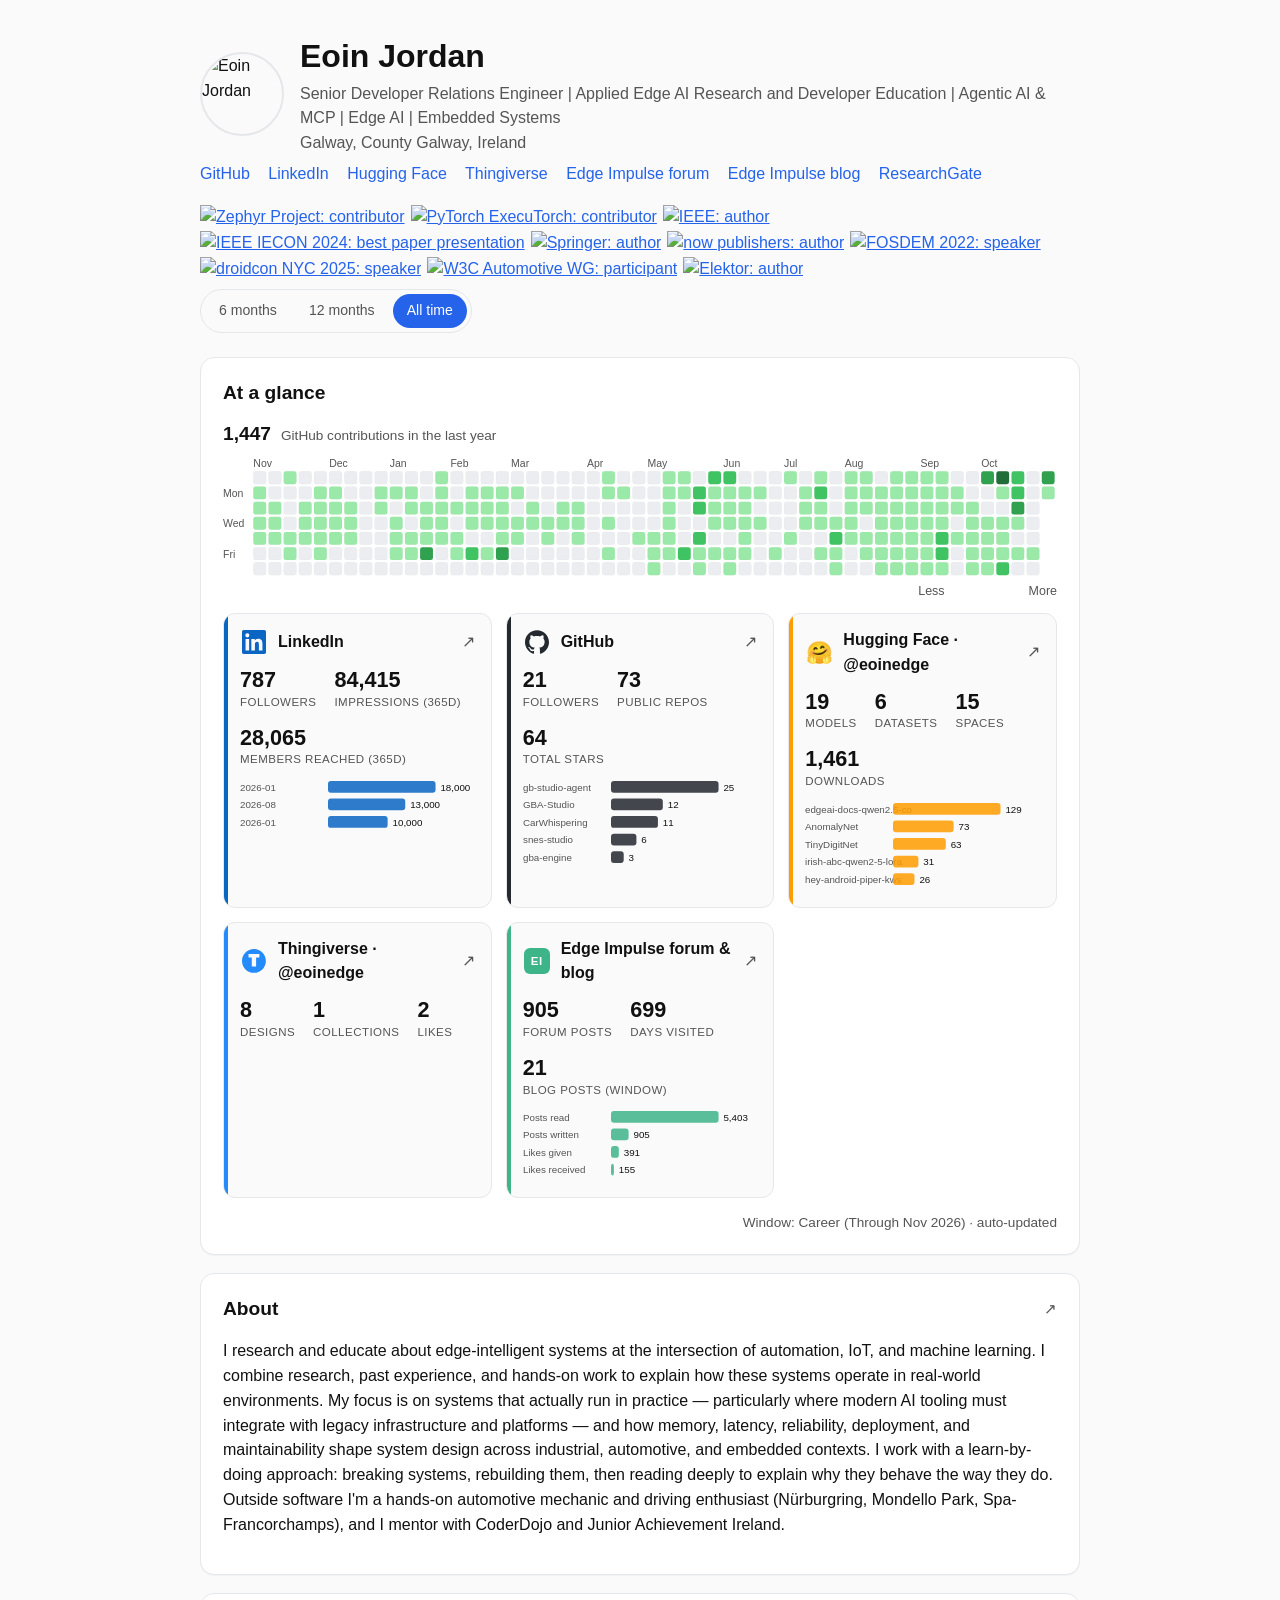
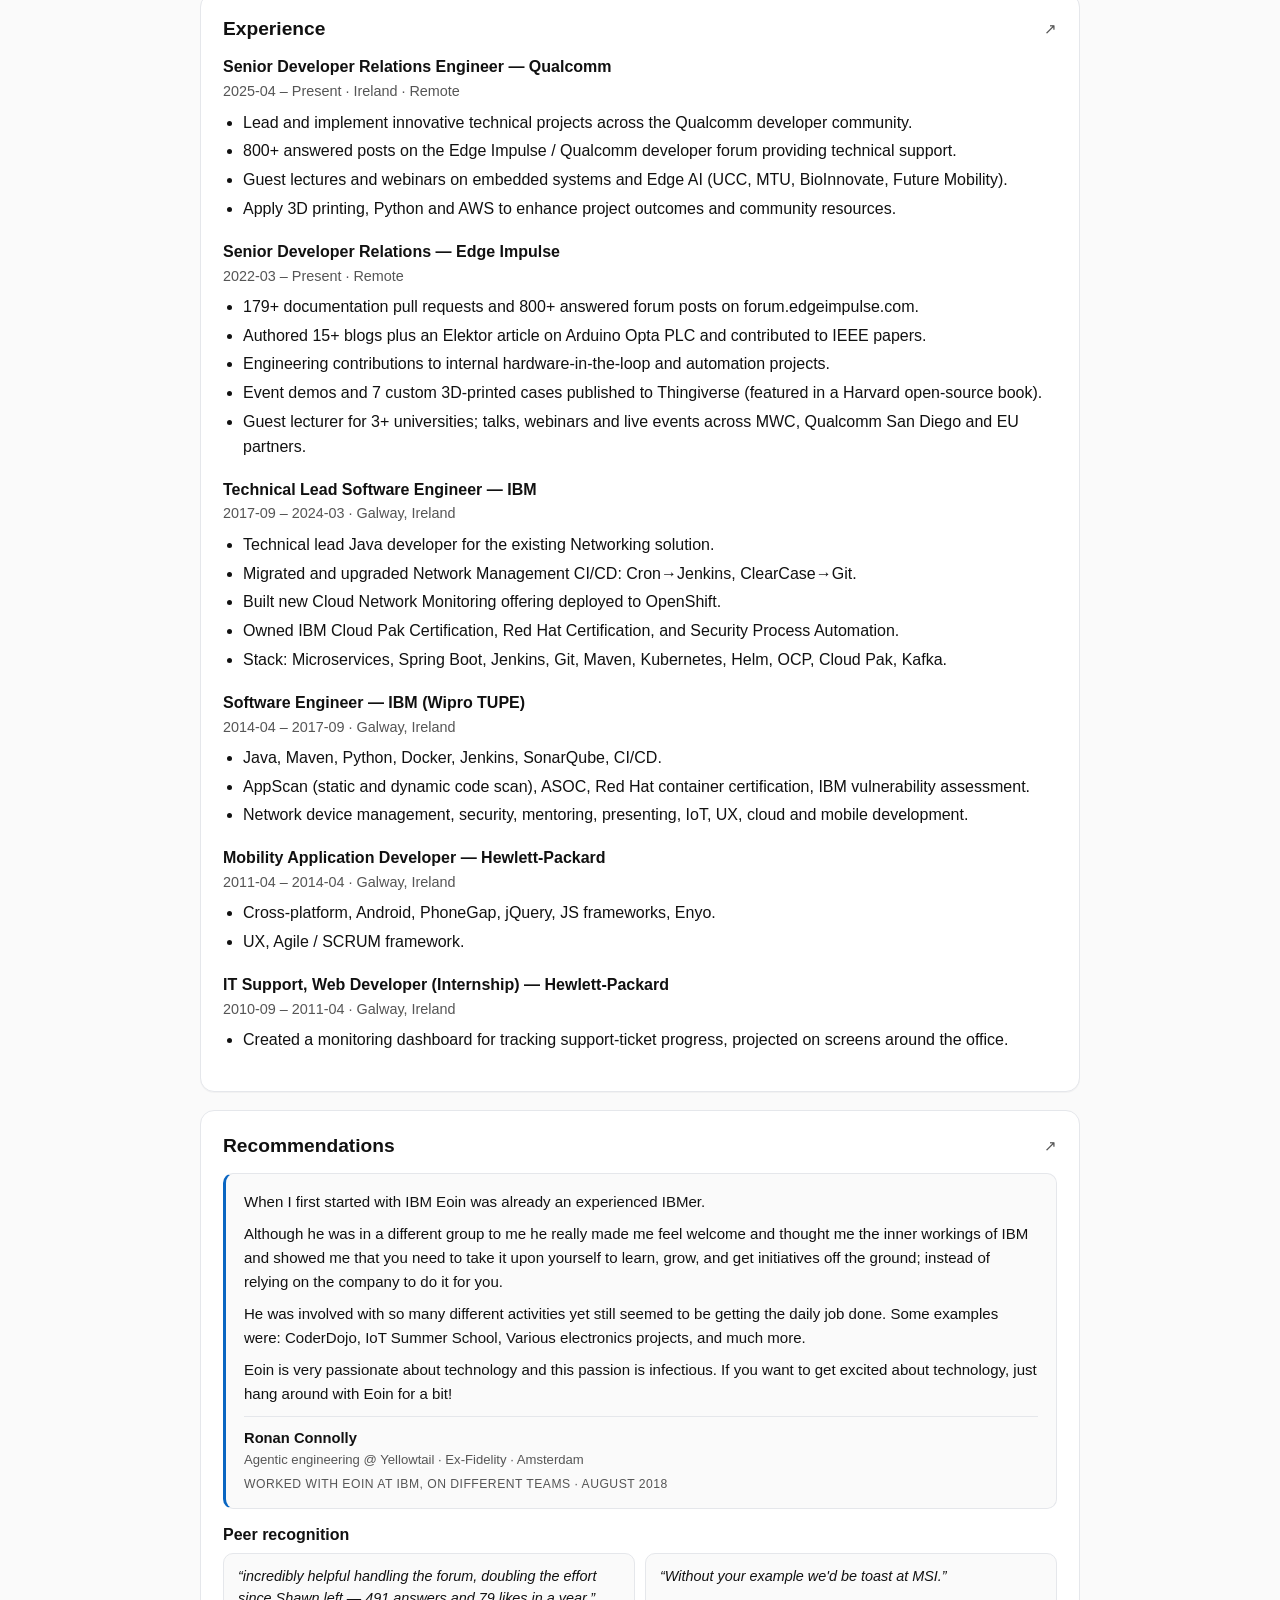
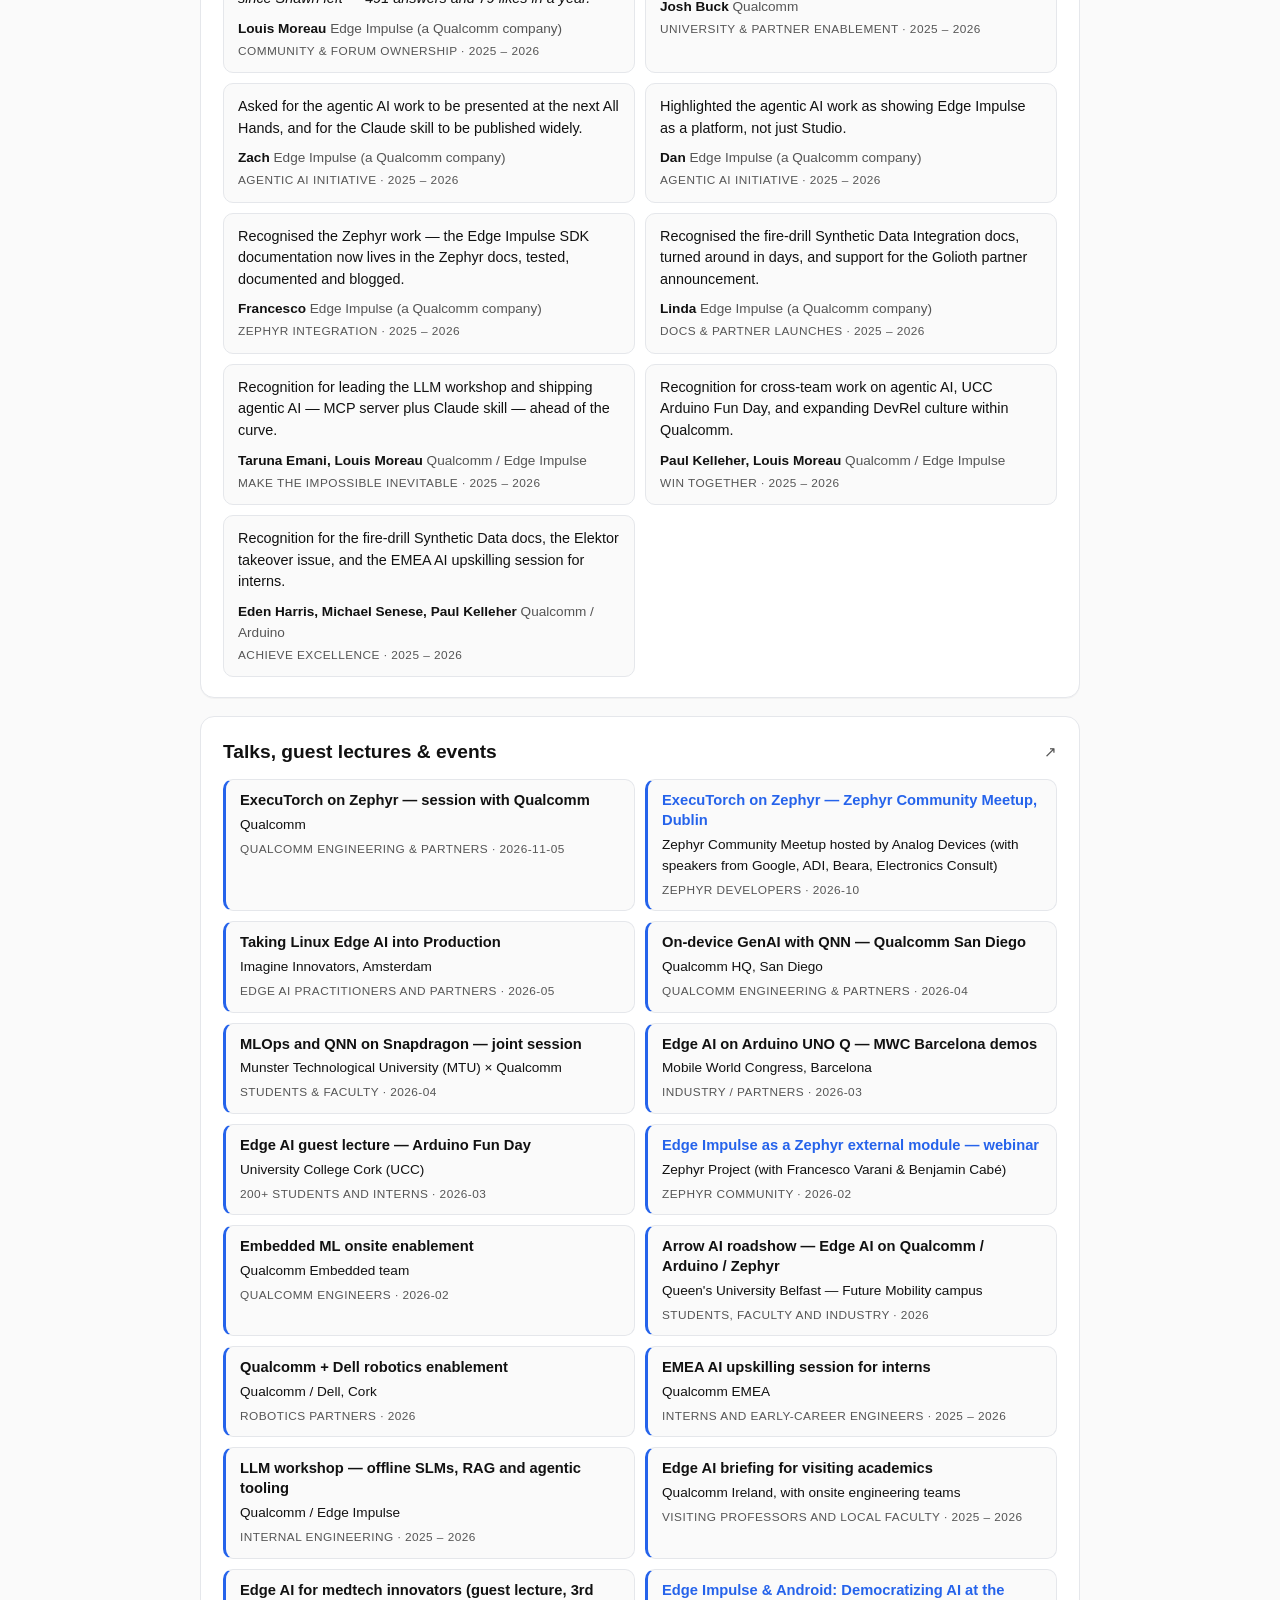
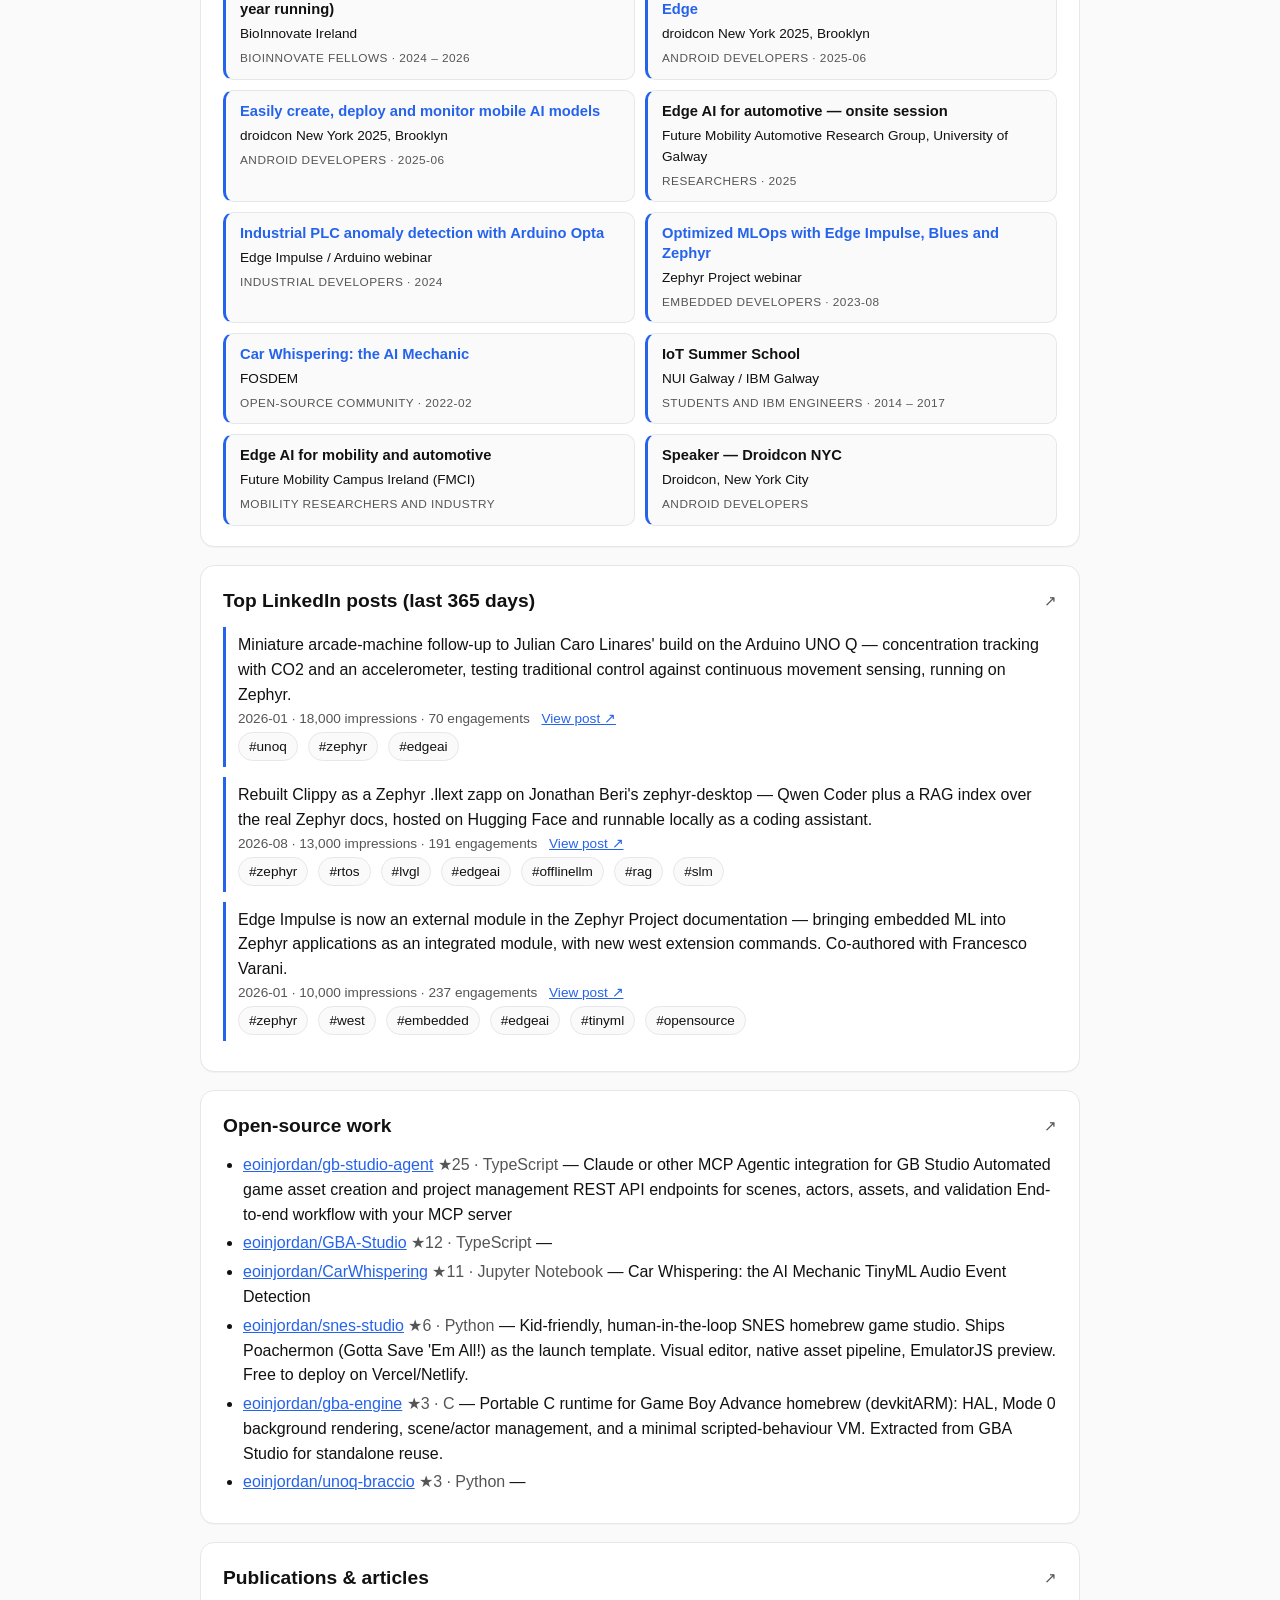
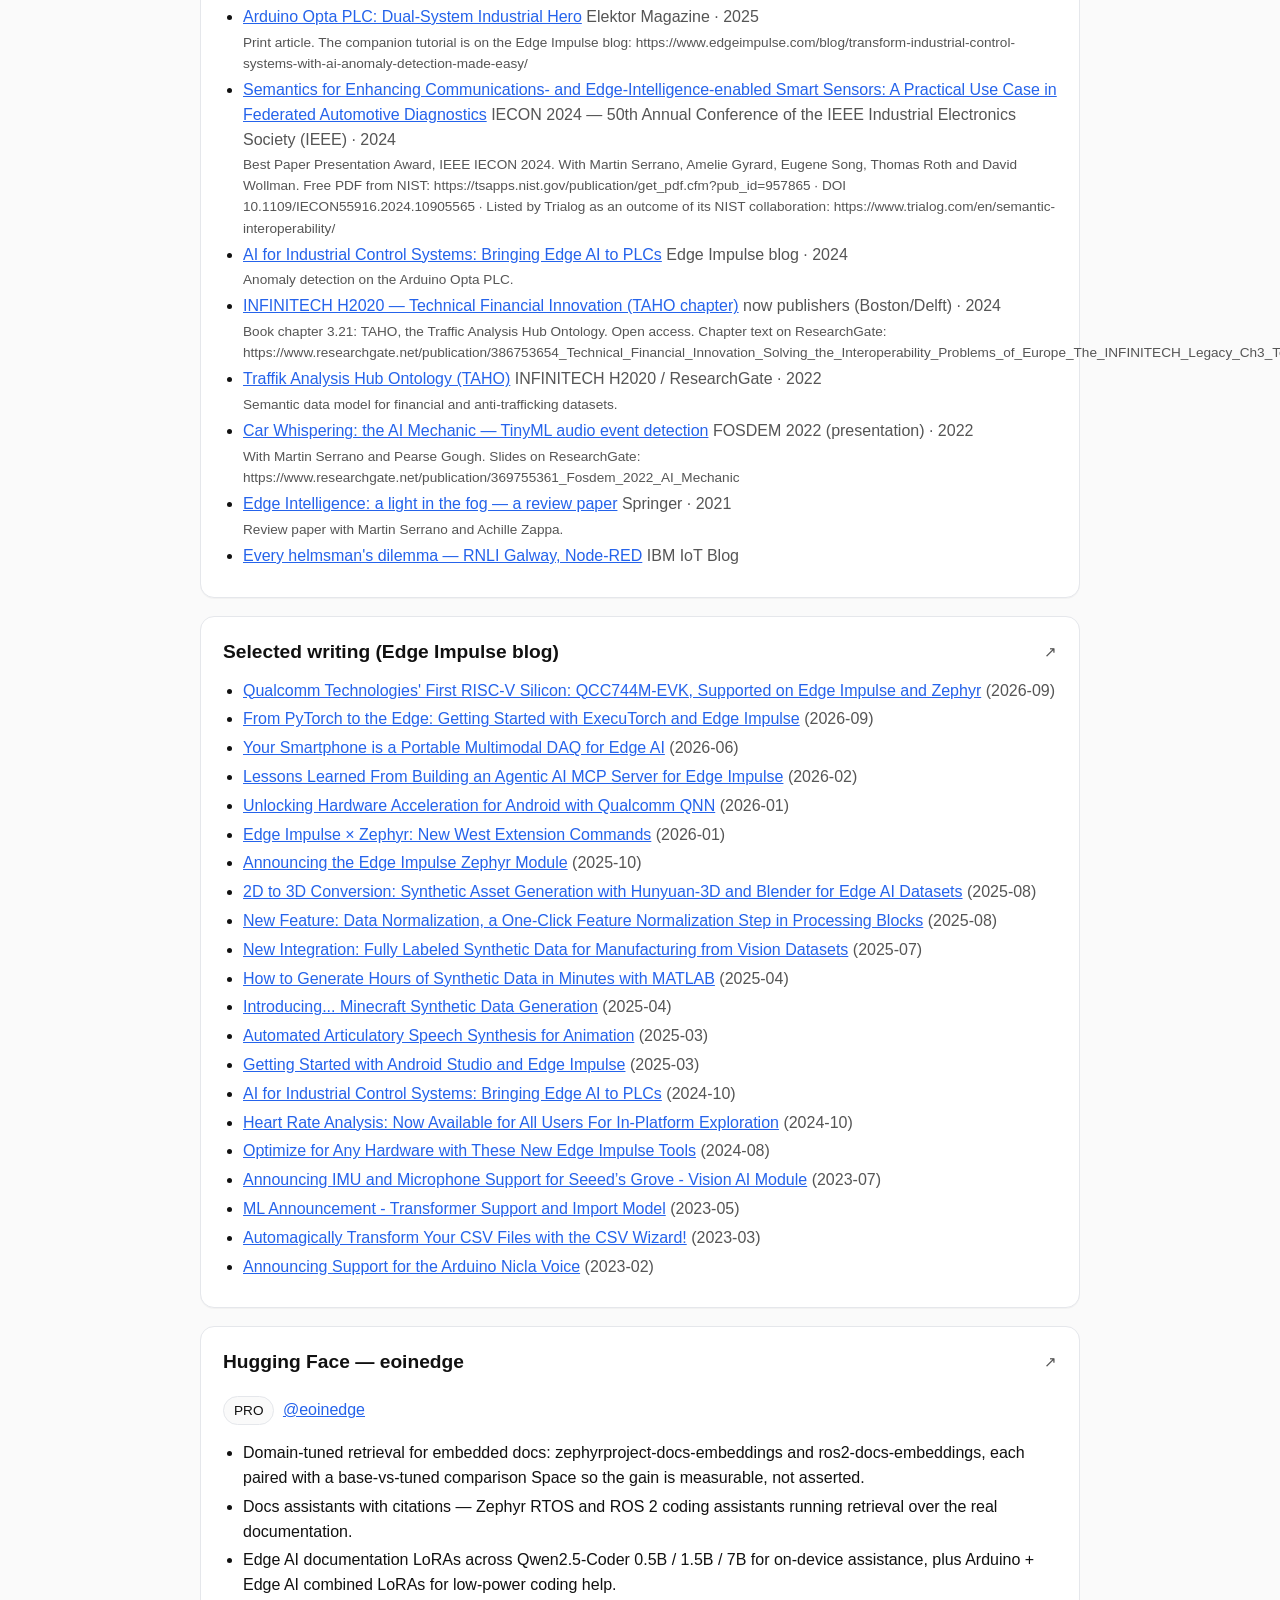
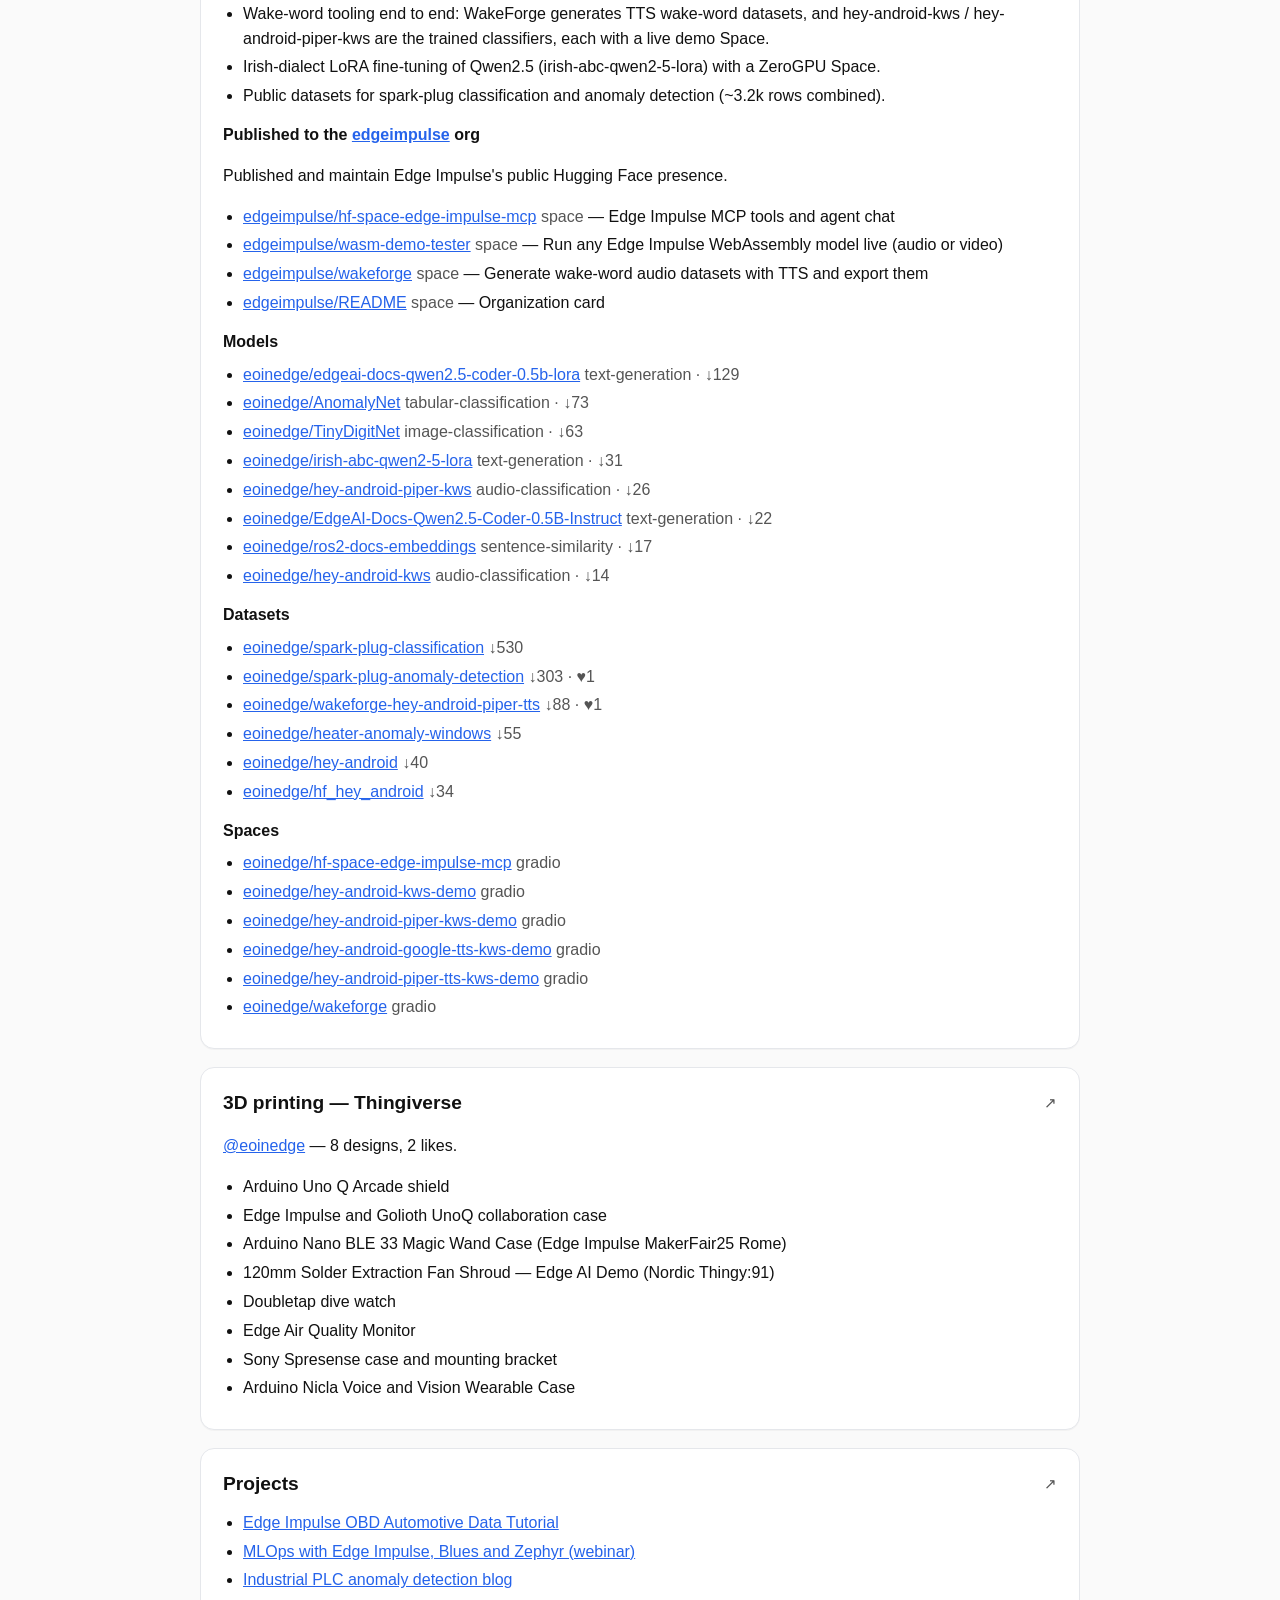
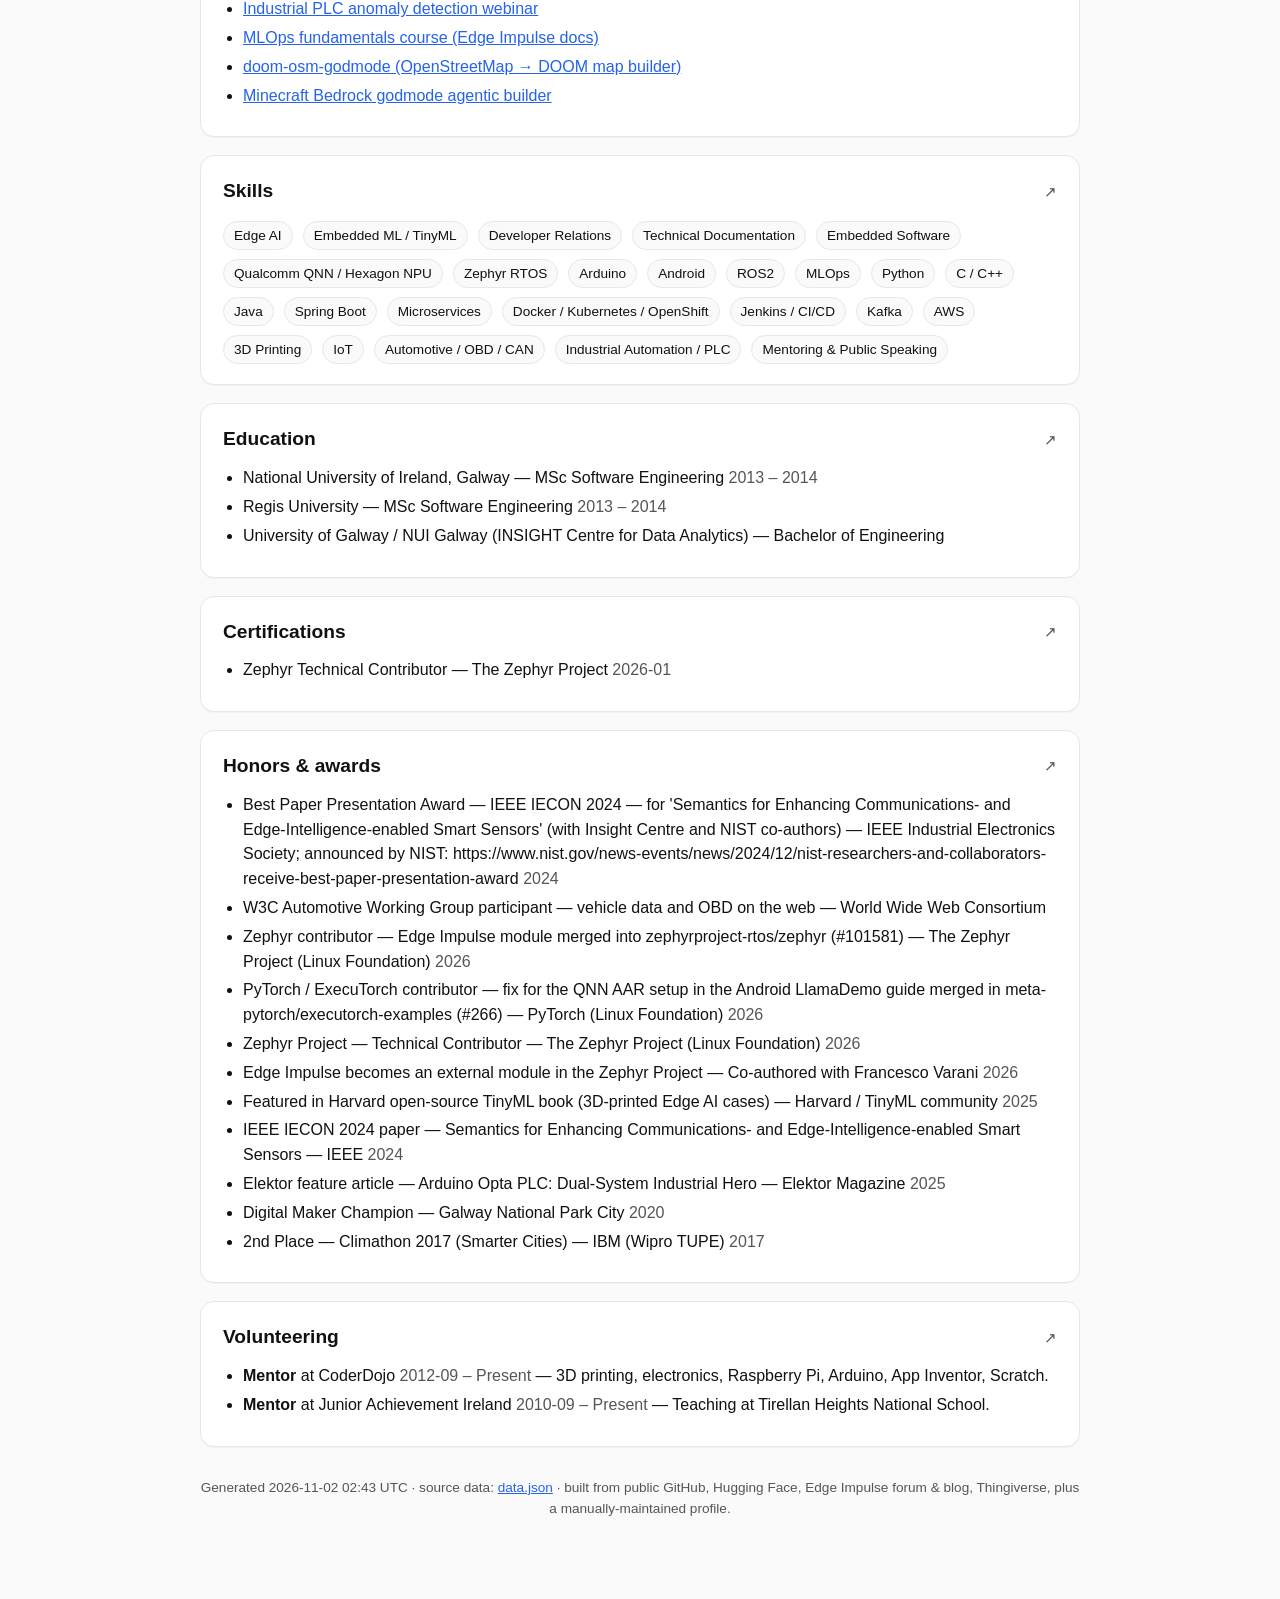
==== commit 5756cd6d: "site: Springer and now publishers author badges" ====
--- a/index.html
+++ b/index.html
@@ -26,12 +26,12 @@
     </div>
   </div>
   <div class="links"><a href="https://github.com/eoinjordan" rel="me noopener">GitHub</a> <a href="https://www.linkedin.com/in/eoin-jordan/" rel="me noopener">LinkedIn</a> <a href="https://huggingface.co/eoinedge" rel="me noopener">Hugging Face</a> <a href="https://www.thingiverse.com/eoinedge/designs" rel="me noopener">Thingiverse</a> <a href="https://forum.edgeimpulse.com/u/eoin" rel="me noopener">Edge Impulse forum</a> <a href="https://www.edgeimpulse.com/blog/author/eoinjordan/" rel="me noopener">Edge Impulse blog</a> <a href="https://www.researchgate.net/profile/Eoin-Jordan-4" rel="me noopener">ResearchGate</a></div>
-  <div class='badges'><a href='https://github.com/zephyrproject-rtos/zephyr/pull/101581' rel='noopener' title='Edge Impulse module merged into Zephyr'><img src='https://img.shields.io/badge/Zephyr%20Project-contributor-7929D2' alt='Zephyr Project: contributor' /></a><a href='https://github.com/meta-pytorch/executorch-examples/pull/266' rel='noopener' title='Merged in executorch-examples'><img src='https://img.shields.io/badge/PyTorch%20ExecuTorch-contributor-EE4C2C?logo=pytorch&amp;logoColor=white' alt='PyTorch ExecuTorch: contributor' /></a><a href='https://ieeexplore.ieee.org/author/527248051342564' rel='noopener' title='IEEE Xplore author page'><img src='https://img.shields.io/badge/IEEE-author-00629B?logo=ieee&amp;logoColor=white' alt='IEEE: author' /></a><a href='https://www.nist.gov/news-events/news/2024/12/nist-researchers-and-collaborators-receive-best-paper-presentation-award' rel='noopener' title='Best Paper Presentation Award, IEEE IECON 2024'><img src='https://img.shields.io/badge/IEEE%20IECON%202024-best%20paper%20presentation-00629B?logo=ieee&amp;logoColor=white' alt='IEEE IECON 2024: best paper presentation' /></a><a href='https://archive.fosdem.org/2022/schedule/event/lt_car_whispering/' rel='noopener' title='Car Whispering: the AI Mechanic'><img src='https://img.shields.io/badge/FOSDEM%202022-speaker-AB1A6C' alt='FOSDEM 2022: speaker' /></a><a href='https://confpad.io/conferences/droidcon-new-york-2025' rel='noopener' title='Two talks at droidcon New York 2025'><img src='https://img.shields.io/badge/droidcon%20NYC%202025-speaker-1B9AAA' alt='droidcon NYC 2025: speaker' /></a><a href='https://www.w3.org/groups/wg/auto/' rel='noopener' title='W3C Automotive Working Group: vehicle information services and OBD data on the web'><img src='https://img.shields.io/badge/W3C%20Automotive%20WG-participant-005A9C' alt='W3C Automotive WG: participant' /></a><a href='https://www.elektormagazine.com/magazine/elektor-469' rel='noopener' title='Arduino Opta PLC: Dual-System Industrial Hero'><img src='https://img.shields.io/badge/Elektor-author-2E8B57' alt='Elektor: author' /></a></div>
+  <div class='badges'><a href='https://github.com/zephyrproject-rtos/zephyr/pull/101581' rel='noopener' title='Edge Impulse module merged into Zephyr'><img src='https://img.shields.io/badge/Zephyr%20Project-contributor-7929D2' alt='Zephyr Project: contributor' /></a><a href='https://github.com/meta-pytorch/executorch-examples/pull/266' rel='noopener' title='Merged in executorch-examples'><img src='https://img.shields.io/badge/PyTorch%20ExecuTorch-contributor-EE4C2C?logo=pytorch&amp;logoColor=white' alt='PyTorch ExecuTorch: contributor' /></a><a href='https://ieeexplore.ieee.org/author/527248051342564' rel='noopener' title='IEEE Xplore author page'><img src='https://img.shields.io/badge/IEEE-author-00629B?logo=ieee&amp;logoColor=white' alt='IEEE: author' /></a><a href='https://www.nist.gov/news-events/news/2024/12/nist-researchers-and-collaborators-receive-best-paper-presentation-award' rel='noopener' title='Best Paper Presentation Award, IEEE IECON 2024'><img src='https://img.shields.io/badge/IEEE%20IECON%202024-best%20paper%20presentation-00629B?logo=ieee&amp;logoColor=white' alt='IEEE IECON 2024: best paper presentation' /></a><a href='https://www.researchgate.net/publication/369755285_Edge_Intelligence_a_light_in_the_fog_a_review_paper' rel='noopener' title='Edge Intelligence: a light in the fog (review paper, 2021)'><img src='https://img.shields.io/badge/Springer-author-1F6E43?logo=springer&amp;logoColor=white' alt='Springer: author' /></a><a href='https://nowpublishers.com/Article/BookDetails/9781638282327' rel='noopener' title='Technical Financial Innovation: The INFINITECH Legacy (chapter 3.21, TAHO)'><img src='https://img.shields.io/badge/now%20publishers-author-4B6EAF' alt='now publishers: author' /></a><a href='https://archive.fosdem.org/2022/schedule/event/lt_car_whispering/' rel='noopener' title='Car Whispering: the AI Mechanic'><img src='https://img.shields.io/badge/FOSDEM%202022-speaker-AB1A6C' alt='FOSDEM 2022: speaker' /></a><a href='https://confpad.io/conferences/droidcon-new-york-2025' rel='noopener' title='Two talks at droidcon New York 2025'><img src='https://img.shields.io/badge/droidcon%20NYC%202025-speaker-1B9AAA' alt='droidcon NYC 2025: speaker' /></a><a href='https://www.w3.org/groups/wg/auto/' rel='noopener' title='W3C Automotive Working Group: vehicle information services and OBD data on the web'><img src='https://img.shields.io/badge/W3C%20Automotive%20WG-participant-005A9C' alt='W3C Automotive WG: participant' /></a><a href='https://www.elektormagazine.com/magazine/elektor-469' rel='noopener' title='Arduino Opta PLC: Dual-System Industrial Hero'><img src='https://img.shields.io/badge/Elektor-author-2E8B57' alt='Elektor: author' /></a></div>
   <div class='tabs'><a class="" href="6m.html">6 months</a><a class="" href="12m.html">12 months</a><a class="on" href="index.html">All time</a></div>
 </header>
-<section><h2>At a glance</h2><div class='contrib-wrap'><div class='contrib-head'><span class='n'>1,447</span><span class='l'>GitHub contributions in the last year</span></div><style scoped></style><svg class="contrib" viewBox="0 0 715 105" width="100%" preserveAspectRatio="xMinYMin meet"><text x="26" y="10" font-size="9" fill="var(--muted)">Nov</text><text x="91" y="10" font-size="9" fill="var(--muted)">Dec</text><text x="143" y="10" font-size="9" fill="var(--muted)">Jan</text><text x="195" y="10" font-size="9" fill="var(--muted)">Feb</text><text x="247" y="10" font-size="9" fill="var(--muted)">Mar</text><text x="312" y="10" font-size="9" fill="var(--muted)">Apr</text><text x="364" y="10" font-size="9" fill="var(--muted)">May</text><text x="429" y="10" font-size="9" fill="var(--muted)">Jun</text><text x="481" y="10" font-size="9" fill="var(--muted)">Jul</text><text x="533" y="10" font-size="9" fill="var(--muted)">Aug</text><text x="598" y="10" font-size="9" fill="var(--muted)">Sep</text><text x="650" y="10" font-size="9" fill="var(--muted)">Oct</text><text x="0" y="36" font-size="9" fill="var(--muted)">Mon</text><text x="0" y="62" font-size="9" fill="var(--muted)">Wed</text><text x="0" y="88" font-size="9" fill="var(--muted)">Fri</text><rect x="26" y="14" width="11" height="11" rx="2" ry="2" class="cl-0"><title>2025-11-02 · 0 contributions</title></rect><rect x="26" y="27" width="11" height="11" rx="2" ry="2" class="cl-1"><title>2025-11-03 · 1 contribution</title></rect><rect x="26" y="40" width="11" height="11" rx="2" ry="2" class="cl-1"><title>2025-11-04 · 15 contributions</title></rect><rect x="26" y="53" width="11" height="11" rx="2" ry="2" class="cl-1"><title>2025-11-05 · 15 contributions</title></rect><rect x="26" y="66" width="11" height="11" rx="2" ry="2" class="cl-1"><title>2025-11-06 · 6 contributions</title></rect><rect x="26" y="79" width="11" height="11" rx="2" ry="2" class="cl-0"><title>2025-11-07 · 0 contributions</title></rect><rect x="26" y="92" width="11" height="11" rx="2" ry="2" class="cl-0"><title>2025-11-08 · 0 contributions</title></rect><rect x="39" y="14" width="11" height="11" rx="2" ry="2" class="cl-0"><title>2025-11-09 · 0 contributions</title></rect><rect x="39" y="27" width="11" height="11" rx="2" ry="2" class="cl-0"><title>2025-11-10 · 0 contributions</title></rect><rect x="39" y="40" width="11" height="11" rx="2" ry="2" class="cl-1"><title>2025-11-11 · 1 contribution</title></rect><rect x="39" y="53" width="11" height="11" rx="2" ry="2" class="cl-1"><title>2025-11-12 · 5 contributions</title></rect><rect x="39" y="66" width="11" height="11" rx="2" ry="2" class="cl-1"><title>2025-11-13 · 4 contributions</title></rect><rect x="39" y="79" width="11" height="11" rx="2" ry="2" class="cl-0"><title>2025-11-14 · 0 contributions</title></rect><rect x="39" y="92" width="11" height="11" rx="2" ry="2" class="cl-0"><title>2025-11-15 · 0 contributions</title></rect><rect x="52" y="14" width="11" height="11" rx="2" ry="2" class="cl-1"><title>2025-11-16 · 1 contribution</title></rect><rect x="52" y="27" width="11" height="11" rx="2" ry="2" class="cl-0"><title>2025-11-17 · 0 contributions</title></rect><rect x="52" y="40" width="11" height="11" rx="2" ry="2" class="cl-0"><title>2025-11-18 · 0 contributions</title></rect><rect x="52" y="53" width="11" height="11" rx="2" ry="2" class="cl-0"><title>2025-11-19 · 0 contributions</title></rect><rect x="52" y="66" width="11" height="11" rx="2" ry="2" class="cl-1"><title>2025-11-20 · 6 contributions</title></rect><rect x="52" y="79" width="11" height="11" rx="2" ry="2" class="cl-1"><title>2025-11-21 · 2 contributions</title></rect><rect x="52" y="92" width="11" height="11" rx="2" ry="2" class="cl-0"><title>2025-11-22 · 0 contributions</title></rect><rect x="65" y="14" width="11" height="11" rx="2" ry="2" class="cl-0"><title>2025-11-23 · 0 contributions</title></rect><rect x="65" y="27" width="11" height="11" rx="2" ry="2" class="cl-0"><title>2025-11-24 · 0 contributions</title></rect><rect x="65" y="40" width="11" height="11" rx="2" ry="2" class="cl-1"><title>2025-11-25 · 4 contributions</title></rect><rect x="65" y="53" width="11" height="11" rx="2" ry="2" class="cl-1"><title>2025-11-26 · 6 contributions</title></rect><rect x="65" y="66" width="11" height="11" rx="2" ry="2" class="cl-1"><title>2025-11-27 · 9 contributions</title></rect><rect x="65" y="79" width="11" height="11" rx="2" ry="2" class="cl-0"><title>2025-11-28 · 0 contributions</title></rect><rect x="65" y="92" width="11" height="11" rx="2" ry="2" class="cl-0"><title>2025-11-29 · 0 contributions</title></rect><rect x="78" y="14" width="11" height="11" rx="2" ry="2" class="cl-0"><title>2025-11-30 · 0 contributions</title></rect><rect x="78" y="27" width="11" height="11" rx="2" ry="2" class="cl-1"><title>2025-12-01 · 1 contribution</title></rect><rect x="78" y="40" width="11" height="11" rx="2" ry="2" class="cl-1"><title>2025-12-02 · 1 contribution</title></rect><rect x="78" y="53" width="11" height="11" rx="2" ry="2" class="cl-1"><title>2025-12-03 · 2 contributions</title></rect><rect x="78" y="66" width="11" height="11" rx="2" ry="2" class="cl-1"><title>2025-12-04 · 1 contribution</title></rect><rect x="78" y="79" width="11" height="11" rx="2" ry="2" class="cl-1"><title>2025-12-05 · 14 contributions</title></rect><rect x="78" y="92" width="11" height="11" rx="2" ry="2" class="cl-0"><title>2025-12-06 · 0 contributions</title></rect><rect x="91" y="14" width="11" height="11" rx="2" ry="2" class="cl-0"><title>2025-12-07 · 0 contributions</title></rect><rect x="91" y="27" width="11" height="11" rx="2" ry="2" class="cl-1"><title>2025-12-08 · 9 contributions</title></rect><rect x="91" y="40" width="11" height="11" rx="2" ry="2" class="cl-1"><title>2025-12-09 · 10 contributions</title></rect><rect x="91" y="53" width="11" height="11" rx="2" ry="2" class="cl-1"><title>2025-12-10 · 6 contributions</title></rect><rect x="91" y="66" width="11" height="11" rx="2" ry="2" class="cl-1"><title>2025-12-11 · 4 contributions</title></rect><rect x="91" y="79" width="11" height="11" rx="2" ry="2" class="cl-0"><title>2025-12-12 · 0 contributions</title></rect><rect x="91" y="92" width="11" height="11" rx="2" ry="2" class="cl-0"><title>2025-12-13 · 0 contributions</title></rect><rect x="104" y="14" width="11" height="11" rx="2" ry="2" class="cl-0"><title>2025-12-14 · 0 contributions</title></rect><rect x="104" y="27" width="11" height="11" rx="2" ry="2" class="cl-0"><title>2025-12-15 · 0 contributions</title></rect><rect x="104" y="40" width="11" height="11" rx="2" ry="2" class="cl-1"><title>2025-12-16 · 1 contribution</title></rect><rect x="104" y="53" width="11" height="11" rx="2" ry="2" class="cl-1"><title>2025-12-17 · 3 contributions</title></rect><rect x="104" y="66" width="11" height="11" rx="2" ry="2" class="cl-1"><title>2025-12-18 · 3 contributions</title></rect><rect x="104" y="79" width="11" height="11" rx="2" ry="2" class="cl-0"><title>2025-12-19 · 0 contributions</title></rect><rect x="104" y="92" width="11" height="11" rx="2" ry="2" class="cl-0"><title>2025-12-20 · 0 contributions</title></rect><rect x="117" y="14" width="11" height="11" rx="2" ry="2" class="cl-0"><title>2025-12-21 · 0 contributions</title></rect><rect x="117" y="27" width="11" height="11" rx="2" ry="2" class="cl-0"><title>2025-12-22 · 0 contributions</title></rect><rect x="117" y="40" width="11" height="11" rx="2" ry="2" class="cl-0"><title>2025-12-23 · 0 contributions</title></rect><rect x="117" y="53" width="11" height="11" rx="2" ry="2" class="cl-0"><title>2025-12-24 · 0 contributions</title></rect><rect x="117" y="66" width="11" height="11" rx="2" ry="2" class="cl-0"><title>2025-12-25 · 0 contributions</title></rect><rect x="117" y="79" width="11" height="11" rx="2" ry="2" class="cl-0"><title>2025-12-26 · 0 contributions</title></rect><rect x="117" y="92" width="11" height="11" rx="2" ry="2" class="cl-0"><title>2025-12-27 · 0 contributions</title></rect><rect x="130" y="14" width="11" height="11" rx="2" ry="2" class="cl-0"><title>2025-12-28 · 0 contributions</title></rect><rect x="130" y="27" width="11" height="11" rx="2" ry="2" class="cl-1"><title>2025-12-29 · 1 contribution</title></rect><rect x="130" y="40" width="11" height="11" rx="2" ry="2" class="cl-1"><title>2025-12-30 · 2 contributions</title></rect><rect x="130" y="53" width="11" height="11" rx="2" ry="2" class="cl-0"><title>2025-12-31 · 0 contributions</title></rect><rect x="130" y="66" width="11" height="11" rx="2" ry="2" class="cl-0"><title>2026-01-01 · 0 contributions</title></rect><rect x="130" y="79" width="11" height="11" rx="2" ry="2" class="cl-0"><title>2026-01-02 · 0 contributions</title></rect><rect x="130" y="92" width="11" height="11" rx="2" ry="2" class="cl-0"><title>2026-01-03 · 0 contributions</title></rect><rect x="143" y="14" width="11" height="11" rx="2" ry="2" class="cl-0"><title>2026-01-04 · 0 contributions</title></rect><rect x="143" y="27" width="11" height="11" rx="2" ry="2" class="cl-1"><title>2026-01-05 · 2 contributions</title></rect><rect x="143" y="40" width="11" height="11" rx="2" ry="2" class="cl-0"><title>2026-01-06 · 0 contributions</title></rect><rect x="143" y="53" width="11" height="11" rx="2" ry="2" class="cl-1"><title>2026-01-07 · 1 contribution</title></rect><rect x="143" y="66" width="11" height="11" rx="2" ry="2" class="cl-1"><title>2026-01-08 · 7 contributions</title></rect><rect x="143" y="79" width="11" height="11" rx="2" ry="2" class="cl-1"><title>2026-01-09 · 2 contributions</title></rect><rect x="143" y="92" width="11" height="11" rx="2" ry="2" class="cl-0"><title>2026-01-10 · 0 contributions</title></rect><rect x="156" y="14" width="11" height="11" rx="2" ry="2" class="cl-0"><title>2026-01-11 · 0 contributions</title></rect><rect x="156" y="27" width="11" height="11" rx="2" ry="2" class="cl-1"><title>2026-01-12 · 6 contributions</title></rect><rect x="156" y="40" width="11" height="11" rx="2" ry="2" class="cl-1"><title>2026-01-13 · 6 contributions</title></rect><rect x="156" y="53" width="11" height="11" rx="2" ry="2" class="cl-0"><title>2026-01-14 · 0 contributions</title></rect><rect x="156" y="66" width="11" height="11" rx="2" ry="2" class="cl-1"><title>2026-01-15 · 2 contributions</title></rect><rect x="156" y="79" width="11" height="11" rx="2" ry="2" class="cl-1"><title>2026-01-16 · 1 contribution</title></rect><rect x="156" y="92" width="11" height="11" rx="2" ry="2" class="cl-0"><title>2026-01-17 · 0 contributions</title></rect><rect x="169" y="14" width="11" height="11" rx="2" ry="2" class="cl-0"><title>2026-01-18 · 0 contributions</title></rect><rect x="169" y="27" width="11" height="11" rx="2" ry="2" class="cl-0"><title>2026-01-19 · 0 contributions</title></rect><rect x="169" y="40" width="11" height="11" rx="2" ry="2" class="cl-1"><title>2026-01-20 · 2 contributions</title></rect><rect x="169" y="53" width="11" height="11" rx="2" ry="2" class="cl-1"><title>2026-01-21 · 6 contributions</title></rect><rect x="169" y="66" width="11" height="11" rx="2" ry="2" class="cl-1"><title>2026-01-22 · 9 contributions</title></rect><rect x="169" y="79" width="11" height="11" rx="2" ry="2" class="cl-3"><title>2026-01-23 · 39 contributions</title></rect><rect x="169" y="92" width="11" height="11" rx="2" ry="2" class="cl-0"><title>2026-01-24 · 0 contributions</title></rect><rect x="182" y="14" width="11" height="11" rx="2" ry="2" class="cl-1"><title>2026-01-25 · 7 contributions</title></rect><rect x="182" y="27" width="11" height="11" rx="2" ry="2" class="cl-1"><title>2026-01-26 · 10 contributions</title></rect><rect x="182" y="40" width="11" height="11" rx="2" ry="2" class="cl-1"><title>2026-01-27 · 4 contributions</title></rect><rect x="182" y="53" width="11" height="11" rx="2" ry="2" class="cl-1"><title>2026-01-28 · 5 contributions</title></rect><rect x="182" y="66" width="11" height="11" rx="2" ry="2" class="cl-1"><title>2026-01-29 · 4 contributions</title></rect><rect x="182" y="79" width="11" height="11" rx="2" ry="2" class="cl-0"><title>2026-01-30 · 0 contributions</title></rect><rect x="182" y="92" width="11" height="11" rx="2" ry="2" class="cl-0"><title>2026-01-31 · 0 contributions</title></rect><rect x="195" y="14" width="11" height="11" rx="2" ry="2" class="cl-0"><title>2026-02-01 · 0 contributions</title></rect><rect x="195" y="27" width="11" height="11" rx="2" ry="2" class="cl-0"><title>2026-02-02 · 0 contributions</title></rect><rect x="195" y="40" width="11" height="11" rx="2" ry="2" class="cl-1"><title>2026-02-03 · 3 contributions</title></rect><rect x="195" y="53" width="11" height="11" rx="2" ry="2" class="cl-0"><title>2026-02-04 · 0 contributions</title></rect><rect x="195" y="66" width="11" height="11" rx="2" ry="2" class="cl-1"><title>2026-02-05 · 9 contributions</title></rect><rect x="195" y="79" width="11" height="11" rx="2" ry="2" class="cl-1"><title>2026-02-06 · 14 contributions</title></rect><rect x="195" y="92" width="11" height="11" rx="2" ry="2" class="cl-0"><title>2026-02-07 · 0 contributions</title></rect><rect x="208" y="14" width="11" height="11" rx="2" ry="2" class="cl-0"><title>2026-02-08 · 0 contributions</title></rect><rect x="208" y="27" width="11" height="11" rx="2" ry="2" class="cl-1"><title>2026-02-09 · 1 contribution</title></rect><rect x="208" y="40" width="11" height="11" rx="2" ry="2" class="cl-1"><title>2026-02-10 · 14 contributions</title></rect><rect x="208" y="53" width="11" height="11" rx="2" ry="2" class="cl-1"><title>2026-02-11 · 10 contributions</title></rect><rect x="208" y="66" width="11" height="11" rx="2" ry="2" class="cl-0"><title>2026-02-12 · 0 contributions</title></rect><rect x="208" y="79" width="11" height="11" rx="2" ry="2" class="cl-2"><title>2026-02-13 · 25 contributions</title></rect><rect x="208" y="92" width="11" height="11" rx="2" ry="2" class="cl-0"><title>2026-02-14 · 0 contributions</title></rect><rect x="221" y="14" width="11" height="11" rx="2" ry="2" class="cl-0"><title>2026-02-15 · 0 contributions</title></rect><rect x="221" y="27" width="11" height="11" rx="2" ry="2" class="cl-1"><title>2026-02-16 · 3 contributions</title></rect><rect x="221" y="40" width="11" height="11" rx="2" ry="2" class="cl-1"><title>2026-02-17 · 1 contribution</title></rect><rect x="221" y="53" width="11" height="11" rx="2" ry="2" class="cl-1"><title>2026-02-18 · 7 contributions</title></rect><rect x="221" y="66" width="11" height="11" rx="2" ry="2" class="cl-0"><title>2026-02-19 · 0 contributions</title></rect><rect x="221" y="79" width="11" height="11" rx="2" ry="2" class="cl-1"><title>2026-02-20 · 8 contributions</title></rect><rect x="221" y="92" width="11" height="11" rx="2" ry="2" class="cl-0"><title>2026-02-21 · 0 contributions</title></rect><rect x="234" y="14" width="11" height="11" rx="2" ry="2" class="cl-0"><title>2026-02-22 · 0 contributions</title></rect><rect x="234" y="27" width="11" height="11" rx="2" ry="2" class="cl-1"><title>2026-02-23 · 2 contributions</title></rect><rect x="234" y="40" width="11" height="11" rx="2" ry="2" class="cl-1"><title>2026-02-24 · 3 contributions</title></rect><rect x="234" y="53" width="11" height="11" rx="2" ry="2" class="cl-1"><title>2026-02-25 · 4 contributions</title></rect><rect x="234" y="66" width="11" height="11" rx="2" ry="2" class="cl-1"><title>2026-02-26 · 15 contributions</title></rect><rect x="234" y="79" width="11" height="11" rx="2" ry="2" class="cl-3"><title>2026-02-27 · 35 contributions</title></rect><rect x="234" y="92" width="11" height="11" rx="2" ry="2" class="cl-0"><title>2026-02-28 · 0 contributions</title></rect><rect x="247" y="14" width="11" height="11" rx="2" ry="2" class="cl-0"><title>2026-03-01 · 0 contributions</title></rect><rect x="247" y="27" width="11" height="11" rx="2" ry="2" class="cl-1"><title>2026-03-02 · 1 contribution</title></rect><rect x="247" y="40" width="11" height="11" rx="2" ry="2" class="cl-0"><title>2026-03-03 · 0 contributions</title></rect><rect x="247" y="53" width="11" height="11" rx="2" ry="2" class="cl-1"><title>2026-03-04 · 9 contributions</title></rect><rect x="247" y="66" width="11" height="11" rx="2" ry="2" class="cl-1"><title>2026-03-05 · 2 contributions</title></rect><rect x="247" y="79" width="11" height="11" rx="2" ry="2" class="cl-0"><title>2026-03-06 · 0 contributions</title></rect><rect x="247" y="92" width="11" height="11" rx="2" ry="2" class="cl-0"><title>2026-03-07 · 0 contributions</title></rect><rect x="260" y="14" width="11" height="11" rx="2" ry="2" class="cl-0"><title>2026-03-08 · 0 contributions</title></rect><rect x="260" y="27" width="11" height="11" rx="2" ry="2" class="cl-0"><title>2026-03-09 · 0 contributions</title></rect><rect x="260" y="40" width="11" height="11" rx="2" ry="2" class="cl-1"><title>2026-03-10 · 4 contributions</title></rect><rect x="260" y="53" width="11" height="11" rx="2" ry="2" class="cl-1"><title>2026-03-11 · 6 contributions</title></rect><rect x="260" y="66" width="11" height="11" rx="2" ry="2" class="cl-0"><title>2026-03-12 · 0 contributions</title></rect><rect x="260" y="79" width="11" height="11" rx="2" ry="2" class="cl-0"><title>2026-03-13 · 0 contributions</title></rect><rect x="260" y="92" width="11" height="11" rx="2" ry="2" class="cl-0"><title>2026-03-14 · 0 contributions</title></rect><rect x="273" y="14" width="11" height="11" rx="2" ry="2" class="cl-0"><title>2026-03-15 · 0 contributions</title></rect><rect x="273" y="27" width="11" height="11" rx="2" ry="2" class="cl-0"><title>2026-03-16 · 0 contributions</title></rect><rect x="273" y="40" width="11" height="11" rx="2" ry="2" class="cl-0"><title>2026-03-17 · 0 contributions</title></rect><rect x="273" y="53" width="11" height="11" rx="2" ry="2" class="cl-1"><title>2026-03-18 · 3 contributions</title></rect><rect x="273" y="66" width="11" height="11" rx="2" ry="2" class="cl-1"><title>2026-03-19 · 1 contribution</title></rect><rect x="273" y="79" width="11" height="11" rx="2" ry="2" class="cl-0"><title>2026-03-20 · 0 contributions</title></rect><rect x="273" y="92" width="11" height="11" rx="2" ry="2" class="cl-0"><title>2026-03-21 · 0 contributions</title></rect><rect x="286" y="14" width="11" height="11" rx="2" ry="2" class="cl-0"><title>2026-03-22 · 0 contributions</title></rect><rect x="286" y="27" width="11" height="11" rx="2" ry="2" class="cl-0"><title>2026-03-23 · 0 contributions</title></rect><rect x="286" y="40" width="11" height="11" rx="2" ry="2" class="cl-1"><title>2026-03-24 · 2 contributions</title></rect><rect x="286" y="53" width="11" height="11" rx="2" ry="2" class="cl-1"><title>2026-03-25 · 5 contributions</title></rect><rect x="286" y="66" width="11" height="11" rx="2" ry="2" class="cl-0"><title>2026-03-26 · 0 contributions</title></rect><rect x="286" y="79" width="11" height="11" rx="2" ry="2" class="cl-0"><title>2026-03-27 · 0 contributions</title></rect><rect x="286" y="92" width="11" height="11" rx="2" ry="2" class="cl-0"><title>2026-03-28 · 0 contributions</title></rect><rect x="299" y="14" width="11" height="11" rx="2" ry="2" class="cl-0"><title>2026-03-29 · 0 contributions</title></rect><rect x="299" y="27" width="11" height="11" rx="2" ry="2" class="cl-0"><title>2026-03-30 · 0 contributions</title></rect><rect x="299" y="40" width="11" height="11" rx="2" ry="2" class="cl-1"><title>2026-03-31 · 2 contributions</title></rect><rect x="299" y="53" width="11" height="11" rx="2" ry="2" class="cl-1"><title>2026-04-01 · 1 contribution</title></rect><rect x="299" y="66" width="11" height="11" rx="2" ry="2" class="cl-1"><title>2026-04-02 · 2 contributions</title></rect><rect x="299" y="79" width="11" height="11" rx="2" ry="2" class="cl-0"><title>2026-04-03 · 0 contributions</title></rect><rect x="299" y="92" width="11" height="11" rx="2" ry="2" class="cl-0"><title>2026-04-04 · 0 contributions</title></rect><rect x="312" y="14" width="11" height="11" rx="2" ry="2" class="cl-0"><title>2026-04-05 · 0 contributions</title></rect><rect x="312" y="27" width="11" height="11" rx="2" ry="2" class="cl-0"><title>2026-04-06 · 0 contributions</title></rect><rect x="312" y="40" width="11" height="11" rx="2" ry="2" class="cl-0"><title>2026-04-07 · 0 contributions</title></rect><rect x="312" y="53" width="11" height="11" rx="2" ry="2" class="cl-0"><title>2026-04-08 · 0 contributions</title></rect><rect x="312" y="66" width="11" height="11" rx="2" ry="2" class="cl-0"><title>2026-04-09 · 0 contributions</title></rect><rect x="312" y="79" width="11" height="11" rx="2" ry="2" class="cl-0"><title>2026-04-10 · 0 contributions</title></rect><rect x="312" y="92" width="11" height="11" rx="2" ry="2" class="cl-0"><title>2026-04-11 · 0 contributions</title></rect><rect x="325" y="14" width="11" height="11" rx="2" ry="2" class="cl-1"><title>2026-04-12 · 4 contributions</title></rect><rect x="325" y="27" width="11" height="11" rx="2" ry="2" class="cl-1"><title>2026-04-13 · 1 contribution</title></rect><rect x="325" y="40" width="11" height="11" rx="2" ry="2" class="cl-0"><title>2026-04-14 · 0 contributions</title></rect><rect x="325" y="53" width="11" height="11" rx="2" ry="2" class="cl-1"><title>2026-04-15 · 4 contributions</title></rect><rect x="325" y="66" width="11" height="11" rx="2" ry="2" class="cl-0"><title>2026-04-16 · 0 contributions</title></rect><rect x="325" y="79" width="11" height="11" rx="2" ry="2" class="cl-1"><title>2026-04-17 · 6 contributions</title></rect><rect x="325" y="92" width="11" height="11" rx="2" ry="2" class="cl-0"><title>2026-04-18 · 0 contributions</title></rect><rect x="338" y="14" width="11" height="11" rx="2" ry="2" class="cl-0"><title>2026-04-19 · 0 contributions</title></rect><rect x="338" y="27" width="11" height="11" rx="2" ry="2" class="cl-1"><title>2026-04-20 · 4 contributions</title></rect><rect x="338" y="40" width="11" height="11" rx="2" ry="2" class="cl-0"><title>2026-04-21 · 0 contributions</title></rect><rect x="338" y="53" width="11" height="11" rx="2" ry="2" class="cl-0"><title>2026-04-22 · 0 contributions</title></rect><rect x="338" y="66" width="11" height="11" rx="2" ry="2" class="cl-0"><title>2026-04-23 · 0 contributions</title></rect><rect x="338" y="79" width="11" height="11" rx="2" ry="2" class="cl-0"><title>2026-04-24 · 0 contributions</title></rect><rect x="338" y="92" width="11" height="11" rx="2" ry="2" class="cl-0"><title>2026-04-25 · 0 contributions</title></rect><rect x="351" y="14" width="11" height="11" rx="2" ry="2" class="cl-0"><title>2026-04-26 · 0 contributions</title></rect><rect x="351" y="27" width="11" height="11" rx="2" ry="2" class="cl-0"><title>2026-04-27 · 0 contributions</title></rect><rect x="351" y="40" width="11" height="11" rx="2" ry="2" class="cl-0"><title>2026-04-28 · 0 contributions</title></rect><rect x="351" y="53" width="11" height="11" rx="2" ry="2" class="cl-0"><title>2026-04-29 · 0 contributions</title></rect><rect x="351" y="66" width="11" height="11" rx="2" ry="2" class="cl-1"><title>2026-04-30 · 1 contribution</title></rect><rect x="351" y="79" width="11" height="11" rx="2" ry="2" class="cl-0"><title>2026-05-01 · 0 contributions</title></rect><rect x="351" y="92" width="11" height="11" rx="2" ry="2" class="cl-0"><title>2026-05-02 · 0 contributions</title></rect><rect x="364" y="14" width="11" height="11" rx="2" ry="2" class="cl-0"><title>2026-05-03 · 0 contributions</title></rect><rect x="364" y="27" width="11" height="11" rx="2" ry="2" class="cl-0"><title>2026-05-04 · 0 contributions</title></rect><rect x="364" y="40" width="11" height="11" rx="2" ry="2" class="cl-0"><title>2026-05-05 · 0 contributions</title></rect><rect x="364" y="53" width="11" height="11" rx="2" ry="2" class="cl-0"><title>2026-05-06 · 0 contributions</title></rect><rect x="364" y="66" width="11" height="11" rx="2" ry="2" class="cl-1"><title>2026-05-07 · 1 contribution</title></rect><rect x="364" y="79" width="11" height="11" rx="2" ry="2" class="cl-1"><title>2026-05-08 · 1 contribution</title></rect><rect x="364" y="92" width="11" height="11" rx="2" ry="2" class="cl-1"><title>2026-05-09 · 1 contribution</title></rect><rect x="377" y="14" width="11" height="11" rx="2" ry="2" class="cl-1"><title>2026-05-10 · 1 contribution</title></rect><rect x="377" y="27" width="11" height="11" rx="2" ry="2" class="cl-1"><title>2026-05-11 · 2 contributions</title></rect><rect x="377" y="40" width="11" height="11" rx="2" ry="2" class="cl-1"><title>2026-05-12 · 8 contributions</title></rect><rect x="377" y="53" width="11" height="11" rx="2" ry="2" class="cl-1"><title>2026-05-13 · 5 contributions</title></rect><rect x="377" y="66" width="11" height="11" rx="2" ry="2" class="cl-1"><title>2026-05-14 · 16 contributions</title></rect><rect x="377" y="79" width="11" height="11" rx="2" ry="2" class="cl-1"><title>2026-05-15 · 2 contributions</title></rect><rect x="377" y="92" width="11" height="11" rx="2" ry="2" class="cl-0"><title>2026-05-16 · 0 contributions</title></rect><rect x="390" y="14" width="11" height="11" rx="2" ry="2" class="cl-1"><title>2026-05-17 · 8 contributions</title></rect><rect x="390" y="27" width="11" height="11" rx="2" ry="2" class="cl-1"><title>2026-05-18 · 2 contributions</title></rect><rect x="390" y="40" width="11" height="11" rx="2" ry="2" class="cl-0"><title>2026-05-19 · 0 contributions</title></rect><rect x="390" y="53" width="11" height="11" rx="2" ry="2" class="cl-0"><title>2026-05-20 · 0 contributions</title></rect><rect x="390" y="66" width="11" height="11" rx="2" ry="2" class="cl-0"><title>2026-05-21 · 0 contributions</title></rect><rect x="390" y="79" width="11" height="11" rx="2" ry="2" class="cl-2"><title>2026-05-22 · 32 contributions</title></rect><rect x="390" y="92" width="11" height="11" rx="2" ry="2" class="cl-0"><title>2026-05-23 · 0 contributions</title></rect><rect x="403" y="14" width="11" height="11" rx="2" ry="2" class="cl-0"><title>2026-05-24 · 0 contributions</title></rect><rect x="403" y="27" width="11" height="11" rx="2" ry="2" class="cl-2"><title>2026-05-25 · 19 contributions</title></rect><rect x="403" y="40" width="11" height="11" rx="2" ry="2" class="cl-2"><title>2026-05-26 · 23 contributions</title></rect><rect x="403" y="53" width="11" height="11" rx="2" ry="2" class="cl-0"><title>2026-05-27 · 0 contributions</title></rect><rect x="403" y="66" width="11" height="11" rx="2" ry="2" class="cl-2"><title>2026-05-28 · 25 contributions</title></rect><rect x="403" y="79" width="11" height="11" rx="2" ry="2" class="cl-1"><title>2026-05-29 · 4 contributions</title></rect><rect x="403" y="92" width="11" height="11" rx="2" ry="2" class="cl-1"><title>2026-05-30 · 7 contributions</title></rect><rect x="416" y="14" width="11" height="11" rx="2" ry="2" class="cl-2"><title>2026-05-31 · 28 contributions</title></rect><rect x="416" y="27" width="11" height="11" rx="2" ry="2" class="cl-1"><title>2026-06-01 · 5 contributions</title></rect><rect x="416" y="40" width="11" height="11" rx="2" ry="2" class="cl-1"><title>2026-06-02 · 15 contributions</title></rect><rect x="416" y="53" width="11" height="11" rx="2" ry="2" class="cl-1"><title>2026-06-03 · 2 contributions</title></rect><rect x="416" y="66" width="11" height="11" rx="2" ry="2" class="cl-0"><title>2026-06-04 · 0 contributions</title></rect><rect x="416" y="79" width="11" height="11" rx="2" ry="2" class="cl-1"><title>2026-06-05 · 2 contributions</title></rect><rect x="416" y="92" width="11" height="11" rx="2" ry="2" class="cl-0"><title>2026-06-06 · 0 contributions</title></rect><rect x="429" y="14" width="11" height="11" rx="2" ry="2" class="cl-2"><title>2026-06-07 · 28 contributions</title></rect><rect x="429" y="27" width="11" height="11" rx="2" ry="2" class="cl-1"><title>2026-06-08 · 7 contributions</title></rect><rect x="429" y="40" width="11" height="11" rx="2" ry="2" class="cl-1"><title>2026-06-09 · 5 contributions</title></rect><rect x="429" y="53" width="11" height="11" rx="2" ry="2" class="cl-1"><title>2026-06-10 · 9 contributions</title></rect><rect x="429" y="66" width="11" height="11" rx="2" ry="2" class="cl-0"><title>2026-06-11 · 0 contributions</title></rect><rect x="429" y="79" width="11" height="11" rx="2" ry="2" class="cl-1"><title>2026-06-12 · 1 contribution</title></rect><rect x="429" y="92" width="11" height="11" rx="2" ry="2" class="cl-1"><title>2026-06-13 · 1 contribution</title></rect><rect x="442" y="14" width="11" height="11" rx="2" ry="2" class="cl-0"><title>2026-06-14 · 0 contributions</title></rect><rect x="442" y="27" width="11" height="11" rx="2" ry="2" class="cl-1"><title>2026-06-15 · 4 contributions</title></rect><rect x="442" y="40" width="11" height="11" rx="2" ry="2" class="cl-1"><title>2026-06-16 · 7 contributions</title></rect><rect x="442" y="53" width="11" height="11" rx="2" ry="2" class="cl-1"><title>2026-06-17 · 3 contributions</title></rect><rect x="442" y="66" width="11" height="11" rx="2" ry="2" class="cl-1"><title>2026-06-18 · 1 contribution</title></rect><rect x="442" y="79" width="11" height="11" rx="2" ry="2" class="cl-1"><title>2026-06-19 · 1 contribution</title></rect><rect x="442" y="92" width="11" height="11" rx="2" ry="2" class="cl-0"><title>2026-06-20 · 0 contributions</title></rect><rect x="455" y="14" width="11" height="11" rx="2" ry="2" class="cl-0"><title>2026-06-21 · 0 contributions</title></rect><rect x="455" y="27" width="11" height="11" rx="2" ry="2" class="cl-1"><title>2026-06-22 · 1 contribution</title></rect><rect x="455" y="40" width="11" height="11" rx="2" ry="2" class="cl-0"><title>2026-06-23 · 0 contributions</title></rect><rect x="455" y="53" width="11" height="11" rx="2" ry="2" class="cl-1"><title>2026-06-24 · 1 contribution</title></rect><rect x="455" y="66" width="11" height="11" rx="2" ry="2" class="cl-0"><title>2026-06-25 · 0 contributions</title></rect><rect x="455" y="79" width="11" height="11" rx="2" ry="2" class="cl-0"><title>2026-06-26 · 0 contributions</title></rect><rect x="455" y="92" width="11" height="11" rx="2" ry="2" class="cl-0"><title>2026-06-27 · 0 contributions</title></rect><rect x="468" y="14" width="11" height="11" rx="2" ry="2" class="cl-0"><title>2026-06-28 · 0 contributions</title></rect><rect x="468" y="27" width="11" height="11" rx="2" ry="2" class="cl-0"><title>2026-06-29 · 0 contributions</title></rect><rect x="468" y="40" width="11" height="11" rx="2" ry="2" class="cl-0"><title>2026-06-30 · 0 contributions</title></rect><rect x="468" y="53" width="11" height="11" rx="2" ry="2" class="cl-0"><title>2026-07-01 · 0 contributions</title></rect><rect x="468" y="66" width="11" height="11" rx="2" ry="2" class="cl-0"><title>2026-07-02 · 0 contributions</title></rect><rect x="468" y="79" width="11" height="11" rx="2" ry="2" class="cl-1"><title>2026-07-03 · 14 contributions</title></rect><rect x="468" y="92" width="11" height="11" rx="2" ry="2" class="cl-0"><title>2026-07-04 · 0 contributions</title></rect><rect x="481" y="14" width="11" height="11" rx="2" ry="2" class="cl-1"><title>2026-07-05 · 2 contributions</title></rect><rect x="481" y="27" width="11" height="11" rx="2" ry="2" class="cl-0"><title>2026-07-06 · 0 contributions</title></rect><rect x="481" y="40" width="11" height="11" rx="2" ry="2" class="cl-0"><title>2026-07-07 · 0 contributions</title></rect><rect x="481" y="53" width="11" height="11" rx="2" ry="2" class="cl-0"><title>2026-07-08 · 0 contributions</title></rect><rect x="481" y="66" width="11" height="11" rx="2" ry="2" class="cl-1"><title>2026-07-09 · 12 contributions</title></rect><rect x="481" y="79" width="11" height="11" rx="2" ry="2" class="cl-0"><title>2026-07-10 · 0 contributions</title></rect><rect x="481" y="92" width="11" height="11" rx="2" ry="2" class="cl-0"><title>2026-07-11 · 0 contributions</title></rect><rect x="494" y="14" width="11" height="11" rx="2" ry="2" class="cl-0"><title>2026-07-12 · 0 contributions</title></rect><rect x="494" y="27" width="11" height="11" rx="2" ry="2" class="cl-1"><title>2026-07-13 · 3 contributions</title></rect><rect x="494" y="40" width="11" height="11" rx="2" ry="2" class="cl-1"><title>2026-07-14 · 5 contributions</title></rect><rect x="494" y="53" width="11" height="11" rx="2" ry="2" class="cl-1"><title>2026-07-15 · 6 contributions</title></rect><rect x="494" y="66" width="11" height="11" rx="2" ry="2" class="cl-0"><title>2026-07-16 · 0 contributions</title></rect><rect x="494" y="79" width="11" height="11" rx="2" ry="2" class="cl-0"><title>2026-07-17 · 0 contributions</title></rect><rect x="494" y="92" width="11" height="11" rx="2" ry="2" class="cl-0"><title>2026-07-18 · 0 contributions</title></rect><rect x="507" y="14" width="11" height="11" rx="2" ry="2" class="cl-1"><title>2026-07-19 · 11 contributions</title></rect><rect x="507" y="27" width="11" height="11" rx="2" ry="2" class="cl-2"><title>2026-07-20 · 25 contributions</title></rect><rect x="507" y="40" width="11" height="11" rx="2" ry="2" class="cl-1"><title>2026-07-21 · 13 contributions</title></rect><rect x="507" y="53" width="11" height="11" rx="2" ry="2" class="cl-1"><title>2026-07-22 · 1 contribution</title></rect><rect x="507" y="66" width="11" height="11" rx="2" ry="2" class="cl-0"><title>2026-07-23 · 0 contributions</title></rect><rect x="507" y="79" width="11" height="11" rx="2" ry="2" class="cl-1"><title>2026-07-24 · 4 contributions</title></rect><rect x="507" y="92" width="11" height="11" rx="2" ry="2" class="cl-0"><title>2026-07-25 · 0 contributions</title></rect><rect x="520" y="14" width="11" height="11" rx="2" ry="2" class="cl-0"><title>2026-07-26 · 0 contributions</title></rect><rect x="520" y="27" width="11" height="11" rx="2" ry="2" class="cl-0"><title>2026-07-27 · 0 contributions</title></rect><rect x="520" y="40" width="11" height="11" rx="2" ry="2" class="cl-0"><title>2026-07-28 · 0 contributions</title></rect><rect x="520" y="53" width="11" height="11" rx="2" ry="2" class="cl-1"><title>2026-07-29 · 4 contributions</title></rect><rect x="520" y="66" width="11" height="11" rx="2" ry="2" class="cl-2"><title>2026-07-30 · 22 contributions</title></rect><rect x="520" y="79" width="11" height="11" rx="2" ry="2" class="cl-1"><title>2026-07-31 · 15 contributions</title></rect><rect x="520" y="92" width="11" height="11" rx="2" ry="2" class="cl-1"><title>2026-08-01 · 1 contribution</title></rect><rect x="533" y="14" width="11" height="11" rx="2" ry="2" class="cl-1"><title>2026-08-02 · 6 contributions</title></rect><rect x="533" y="27" width="11" height="11" rx="2" ry="2" class="cl-1"><title>2026-08-03 · 10 contributions</title></rect><rect x="533" y="40" width="11" height="11" rx="2" ry="2" class="cl-1"><title>2026-08-04 · 2 contributions</title></rect><rect x="533" y="53" width="11" height="11" rx="2" ry="2" class="cl-1"><title>2026-08-05 · 3 contributions</title></rect><rect x="533" y="66" width="11" height="11" rx="2" ry="2" class="cl-1"><title>2026-08-06 · 1 contribution</title></rect><rect x="533" y="79" width="11" height="11" rx="2" ry="2" class="cl-0"><title>2026-08-07 · 0 contributions</title></rect><rect x="533" y="92" width="11" height="11" rx="2" ry="2" class="cl-0"><title>2026-08-08 · 0 contributions</title></rect><rect x="546" y="14" width="11" height="11" rx="2" ry="2" class="cl-1"><title>2026-08-09 · 4 contributions</title></rect><rect x="546" y="27" width="11" height="11" rx="2" ry="2" class="cl-1"><title>2026-08-10 · 15 contributions</title></rect><rect x="546" y="40" width="11" height="11" rx="2" ry="2" class="cl-1"><title>2026-08-11 · 3 contributions</title></rect><rect x="546" y="53" width="11" height="11" rx="2" ry="2" class="cl-0"><title>2026-08-12 · 0 contributions</title></rect><rect x="546" y="66" width="11" height="11" rx="2" ry="2" class="cl-1"><title>2026-08-13 · 4 contributions</title></rect><rect x="546" y="79" width="11" height="11" rx="2" ry="2" class="cl-1"><title>2026-08-14 · 5 contributions</title></rect><rect x="546" y="92" width="11" height="11" rx="2" ry="2" class="cl-0"><title>2026-08-15 · 0 contributions</title></rect><rect x="559" y="14" width="11" height="11" rx="2" ry="2" class="cl-0"><title>2026-08-16 · 0 contributions</title></rect><rect x="559" y="27" width="11" height="11" rx="2" ry="2" class="cl-1"><title>2026-08-17 · 2 contributions</title></rect><rect x="559" y="40" width="11" height="11" rx="2" ry="2" class="cl-1"><title>2026-08-18 · 1 contribution</title></rect><rect x="559" y="53" width="11" height="11" rx="2" ry="2" class="cl-1"><title>2026-08-19 · 8 contributions</title></rect><rect x="559" y="66" width="11" height="11" rx="2" ry="2" class="cl-1"><title>2026-08-20 · 5 contributions</title></rect><rect x="559" y="79" width="11" height="11" rx="2" ry="2" class="cl-1"><title>2026-08-21 · 7 contributions</title></rect><rect x="559" y="92" width="11" height="11" rx="2" ry="2" class="cl-1"><title>2026-08-22 · 6 contributions</title></rect><rect x="572" y="14" width="11" height="11" rx="2" ry="2" class="cl-1"><title>2026-08-23 · 1 contribution</title></rect><rect x="572" y="27" width="11" height="11" rx="2" ry="2" class="cl-1"><title>2026-08-24 · 1 contribution</title></rect><rect x="572" y="40" width="11" height="11" rx="2" ry="2" class="cl-1"><title>2026-08-25 · 1 contribution</title></rect><rect x="572" y="53" width="11" height="11" rx="2" ry="2" class="cl-1"><title>2026-08-26 · 1 contribution</title></rect><rect x="572" y="66" width="11" height="11" rx="2" ry="2" class="cl-1"><title>2026-08-27 · 1 contribution</title></rect><rect x="572" y="79" width="11" height="11" rx="2" ry="2" class="cl-1"><title>2026-08-28 · 1 contribution</title></rect><rect x="572" y="92" width="11" height="11" rx="2" ry="2" class="cl-1"><title>2026-08-29 · 1 contribution</title></rect><rect x="585" y="14" width="11" height="11" rx="2" ry="2" class="cl-1"><title>2026-08-30 · 1 contribution</title></rect><rect x="585" y="27" width="11" height="11" rx="2" ry="2" class="cl-1"><title>2026-08-31 · 1 contribution</title></rect><rect x="585" y="40" width="11" height="11" rx="2" ry="2" class="cl-1"><title>2026-09-01 · 6 contributions</title></rect><rect x="585" y="53" width="11" height="11" rx="2" ry="2" class="cl-1"><title>2026-09-02 · 1 contribution</title></rect><rect x="585" y="66" width="11" height="11" rx="2" ry="2" class="cl-1"><title>2026-09-03 · 3 contributions</title></rect><rect x="585" y="79" width="11" height="11" rx="2" ry="2" class="cl-1"><title>2026-09-04 · 15 contributions</title></rect><rect x="585" y="92" width="11" height="11" rx="2" ry="2" class="cl-1"><title>2026-09-05 · 2 contributions</title></rect><rect x="598" y="14" width="11" height="11" rx="2" ry="2" class="cl-1"><title>2026-09-06 · 8 contributions</title></rect><rect x="598" y="27" width="11" height="11" rx="2" ry="2" class="cl-1"><title>2026-09-07 · 10 contributions</title></rect><rect x="598" y="40" width="11" height="11" rx="2" ry="2" class="cl-1"><title>2026-09-08 · 2 contributions</title></rect><rect x="598" y="53" width="11" height="11" rx="2" ry="2" class="cl-1"><title>2026-09-09 · 2 contributions</title></rect><rect x="598" y="66" width="11" height="11" rx="2" ry="2" class="cl-1"><title>2026-09-10 · 5 contributions</title></rect><rect x="598" y="79" width="11" height="11" rx="2" ry="2" class="cl-1"><title>2026-09-11 · 2 contributions</title></rect><rect x="598" y="92" width="11" height="11" rx="2" ry="2" class="cl-1"><title>2026-09-12 · 1 contribution</title></rect><rect x="611" y="14" width="11" height="11" rx="2" ry="2" class="cl-1"><title>2026-09-13 · 1 contribution</title></rect><rect x="611" y="27" width="11" height="11" rx="2" ry="2" class="cl-1"><title>2026-09-14 · 2 contributions</title></rect><rect x="611" y="40" width="11" height="11" rx="2" ry="2" class="cl-1"><title>2026-09-15 · 1 contribution</title></rect><rect x="611" y="53" width="11" height="11" rx="2" ry="2" class="cl-1"><title>2026-09-16 · 1 contribution</title></rect><rect x="611" y="66" width="11" height="11" rx="2" ry="2" class="cl-2"><title>2026-09-17 · 17 contributions</title></rect><rect x="611" y="79" width="11" height="11" rx="2" ry="2" class="cl-2"><title>2026-09-18 · 17 contributions</title></rect><rect x="611" y="92" width="11" height="11" rx="2" ry="2" class="cl-1"><title>2026-09-19 · 11 contributions</title></rect><rect x="624" y="14" width="11" height="11" rx="2" ry="2" class="cl-0"><title>2026-09-20 · 0 contributions</title></rect><rect x="624" y="27" width="11" height="11" rx="2" ry="2" class="cl-1"><title>2026-09-21 · 3 contributions</title></rect><rect x="624" y="40" width="11" height="11" rx="2" ry="2" class="cl-1"><title>2026-09-22 · 14 contributions</title></rect><rect x="624" y="53" width="11" height="11" rx="2" ry="2" class="cl-0"><title>2026-09-23 · 0 contributions</title></rect><rect x="624" y="66" width="11" height="11" rx="2" ry="2" class="cl-1"><title>2026-09-24 · 10 contributions</title></rect><rect x="624" y="79" width="11" height="11" rx="2" ry="2" class="cl-0"><title>2026-09-25 · 0 contributions</title></rect><rect x="624" y="92" width="11" height="11" rx="2" ry="2" class="cl-0"><title>2026-09-26 · 0 contributions</title></rect><rect x="637" y="14" width="11" height="11" rx="2" ry="2" class="cl-0"><title>2026-09-27 · 0 contributions</title></rect><rect x="637" y="27" width="11" height="11" rx="2" ry="2" class="cl-0"><title>2026-09-28 · 0 contributions</title></rect><rect x="637" y="40" width="11" height="11" rx="2" ry="2" class="cl-1"><title>2026-09-29 · 4 contributions</title></rect><rect x="637" y="53" width="11" height="11" rx="2" ry="2" class="cl-1"><title>2026-09-30 · 5 contributions</title></rect><rect x="637" y="66" width="11" height="11" rx="2" ry="2" class="cl-1"><title>2026-10-01 · 10 contributions</title></rect><rect x="637" y="79" width="11" height="11" rx="2" ry="2" class="cl-1"><title>2026-10-02 · 3 contributions</title></rect><rect x="637" y="92" width="11" height="11" rx="2" ry="2" class="cl-1"><title>2026-10-03 · 1 contribution</title></rect><rect x="650" y="14" width="11" height="11" rx="2" ry="2" class="cl-3"><title>2026-10-04 · 46 contributions</title></rect><rect x="650" y="27" width="11" height="11" rx="2" ry="2" class="cl-0"><title>2026-10-05 · 0 contributions</title></rect><rect x="650" y="40" width="11" height="11" rx="2" ry="2" class="cl-0"><title>2026-10-06 · 0 contributions</title></rect><rect x="650" y="53" width="11" height="11" rx="2" ry="2" class="cl-1"><title>2026-10-07 · 2 contributions</title></rect><rect x="650" y="66" width="11" height="11" rx="2" ry="2" class="cl-1"><title>2026-10-08 · 5 contributions</title></rect><rect x="650" y="79" width="11" height="11" rx="2" ry="2" class="cl-1"><title>2026-10-09 · 11 contributions</title></rect><rect x="650" y="92" width="11" height="11" rx="2" ry="2" class="cl-1"><title>2026-10-10 · 12 contributions</title></rect><rect x="663" y="14" width="11" height="11" rx="2" ry="2" class="cl-4"><title>2026-10-11 · 67 contributions</title></rect><rect x="663" y="27" width="11" height="11" rx="2" ry="2" class="cl-1"><title>2026-10-12 · 3 contributions</title></rect><rect x="663" y="40" width="11" height="11" rx="2" ry="2" class="cl-0"><title>2026-10-13 · 0 contributions</title></rect><rect x="663" y="53" width="11" height="11" rx="2" ry="2" class="cl-1"><title>2026-10-14 · 1 contribution</title></rect><rect x="663" y="66" width="11" height="11" rx="2" ry="2" class="cl-1"><title>2026-10-15 · 9 contributions</title></rect><rect x="663" y="79" width="11" height="11" rx="2" ry="2" class="cl-1"><title>2026-10-16 · 8 contributions</title></rect><rect x="663" y="92" width="11" height="11" rx="2" ry="2" class="cl-2"><title>2026-10-17 · 21 contributions</title></rect><rect x="676" y="14" width="11" height="11" rx="2" ry="2" class="cl-2"><title>2026-10-18 · 18 contributions</title></rect><rect x="676" y="27" width="11" height="11" rx="2" ry="2" class="cl-2"><title>2026-10-19 · 23 contributions</title></rect><rect x="676" y="40" width="11" height="11" rx="2" ry="2" class="cl-3"><title>2026-10-20 · 45 contributions</title></rect><rect x="676" y="53" width="11" height="11" rx="2" ry="2" class="cl-1"><title>2026-10-21 · 5 contributions</title></rect><rect x="676" y="66" width="11" height="11" rx="2" ry="2" class="cl-0"><title>2026-10-22 · 0 contributions</title></rect><rect x="676" y="79" width="11" height="11" rx="2" ry="2" class="cl-1"><title>2026-10-23 · 2 contributions</title></rect><rect x="676" y="92" width="11" height="11" rx="2" ry="2" class="cl-0"><title>2026-10-24 · 0 contributions</title></rect><rect x="689" y="14" width="11" height="11" rx="2" ry="2" class="cl-0"><title>2026-10-25 · 0 contributions</title></rect><rect x="689" y="27" width="11" height="11" rx="2" ry="2" class="cl-0"><title>2026-10-26 · 0 contributions</title></rect><rect x="689" y="40" width="11" height="11" rx="2" ry="2" class="cl-0"><title>2026-10-27 · 0 contributions</title></rect><rect x="689" y="53" width="11" height="11" rx="2" ry="2" class="cl-0"><title>2026-10-28 · 0 contributions</title></rect><rect x="689" y="66" width="11" height="11" rx="2" ry="2" class="cl-0"><title>2026-10-29 · 0 contributions</title></rect><rect x="689" y="79" width="11" height="11" rx="2" ry="2" class="cl-1"><title>2026-10-30 · 1 contribution</title></rect><rect x="689" y="92" width="11" height="11" rx="2" ry="2" class="cl-0"><title>2026-10-31 · 0 contributions</title></rect><rect x="702" y="14" width="11" height="11" rx="2" ry="2" class="cl-3"><title>2026-11-01 · 38 contributions</title></rect><rect x="702" y="27" width="11" height="11" rx="2" ry="2" class="cl-1"><title>2026-11-02 · 8 contributions</title></rect></svg><div class='legend'><span>Less</span><i class='cl-0'></i><i class='cl-1'></i><i class='cl-2'></i><i class='cl-3'></i><i class='cl-4'></i><span>More</span></div></div><div class='stats-grid'><div class="brand-card" style="--brand:#0a66c2"><div class="brand-head"><div class="brand-icon"><svg viewBox='0 0 24 24'><path d='M20.447 20.452h-3.554v-5.569c0-1.328-.027-3.037-1.852-3.037-1.853 0-2.136 1.445-2.136 2.939v5.667H9.351V9h3.414v1.561h.046c.477-.9 1.637-1.852 3.37-1.852 3.601 0 4.267 2.37 4.267 5.455v6.288zM5.337 7.433a2.062 2.062 0 01-2.063-2.065 2.063 2.063 0 112.063 2.065zm1.782 13.019H3.555V9h3.564v11.452zM22.225 0H1.771C.792 0 0 .774 0 1.729v20.542C0 23.227.792 24 1.771 24h20.451C23.2 24 24 23.227 24 22.271V1.729C24 .774 23.2 0 22.222 0h.003z'/></svg></div><div class="brand-title">LinkedIn</div><a class="brand-link" href="https://www.linkedin.com/in/eoin-jordan/" rel="me noopener" title="Open LinkedIn">↗</a></div><div class="metrics"><div class="metric"><div class="n">787</div><div class="l">Followers</div></div><div class="metric"><div class="n">84,415</div><div class="l">Impressions (365d)</div></div><div class="metric"><div class="n">28,065</div><div class="l">Members reached (365d)</div></div></div><svg class="bars" viewBox="0 0 240 58" width="100%" height="58" preserveAspectRatio="xMinYMin meet"><text x="0" y="14" font-size="10" fill="var(--muted)">2026-01</text><rect x="90" y="4" rx="3" ry="3" width="110" height="12" fill="#0a66c2" opacity=".85"/><text x="205" y="14" font-size="10" fill="var(--fg)">18,000</text><text x="0" y="32" font-size="10" fill="var(--muted)">2026-08</text><rect x="90" y="22" rx="3" ry="3" width="79" height="12" fill="#0a66c2" opacity=".85"/><text x="174" y="32" font-size="10" fill="var(--fg)">13,000</text><text x="0" y="50" font-size="10" fill="var(--muted)">2026-01</text><rect x="90" y="40" rx="3" ry="3" width="61" height="12" fill="#0a66c2" opacity=".85"/><text x="156" y="50" font-size="10" fill="var(--fg)">10,000</text></svg></div><div class="brand-card" style="--brand:#24292f"><div class="brand-head"><div class="brand-icon"><svg viewBox='0 0 24 24'><path d='M12 .297c-6.63 0-12 5.373-12 12 0 5.303 3.438 9.8 8.205 11.385.6.113.82-.258.82-.577 0-.285-.01-1.04-.015-2.04-3.338.724-4.042-1.61-4.042-1.61C4.422 18.07 3.633 17.7 3.633 17.7c-1.087-.744.084-.729.084-.729 1.205.084 1.838 1.236 1.838 1.236 1.07 1.835 2.809 1.305 3.495.998.108-.776.417-1.305.76-1.605-2.665-.3-5.466-1.332-5.466-5.93 0-1.31.465-2.38 1.235-3.22-.135-.303-.54-1.523.105-3.176 0 0 1.005-.322 3.3 1.23.96-.267 1.98-.399 3-.405 1.02.006 2.04.138 3 .405 2.28-1.552 3.285-1.23 3.285-1.23.645 1.653.24 2.873.12 3.176.765.84 1.23 1.91 1.23 3.22 0 4.61-2.805 5.625-5.475 5.92.42.36.81 1.096.81 2.22 0 1.606-.015 2.896-.015 3.286 0 .315.21.69.825.57C20.565 22.092 24 17.592 24 12.297c0-6.627-5.373-12-12-12'/></svg></div><div class="brand-title">GitHub</div><a class="brand-link" href="https://github.com/eoinjordan" rel="me noopener" title="Open GitHub">↗</a></div><div class="metrics"><div class="metric"><div class="n">21</div><div class="l">Followers</div></div><div class="metric"><div class="n">73</div><div class="l">Public repos</div></div><div class="metric"><div class="n">64</div><div class="l">Total stars</div></div></div><svg class="bars" viewBox="0 0 240 94" width="100%" height="94" preserveAspectRatio="xMinYMin meet"><text x="0" y="14" font-size="10" fill="var(--muted)">gb-studio-agent</text><rect x="90" y="4" rx="3" ry="3" width="110" height="12" fill="#24292f" opacity=".85"/><text x="205" y="14" font-size="10" fill="var(--fg)">25</text><text x="0" y="32" font-size="10" fill="var(--muted)">GBA-Studio</text><rect x="90" y="22" rx="3" ry="3" width="53" height="12" fill="#24292f" opacity=".85"/><text x="148" y="32" font-size="10" fill="var(--fg)">12</text><text x="0" y="50" font-size="10" fill="var(--muted)">CarWhispering</text><rect x="90" y="40" rx="3" ry="3" width="48" height="12" fill="#24292f" opacity=".85"/><text x="143" y="50" font-size="10" fill="var(--fg)">11</text><text x="0" y="68" font-size="10" fill="var(--muted)">snes-studio</text><rect x="90" y="58" rx="3" ry="3" width="26" height="12" fill="#24292f" opacity=".85"/><text x="121" y="68" font-size="10" fill="var(--fg)">6</text><text x="0" y="86" font-size="10" fill="var(--muted)">gba-engine</text><rect x="90" y="76" rx="3" ry="3" width="13" height="12" fill="#24292f" opacity=".85"/><text x="108" y="86" font-size="10" fill="var(--fg)">3</text></svg></div><div class="brand-card" style="--brand:#ff9d00"><div class="brand-head"><div class="brand-icon"><span class="emoji">🤗</span></div><div class="brand-title">Hugging Face · @eoinedge</div><a class="brand-link" href="https://huggingface.co/eoinedge" rel="me noopener" title="Open Hugging Face · @eoinedge">↗</a></div><div class="metrics"><div class="metric"><div class="n">19</div><div class="l">Models</div></div><div class="metric"><div class="n">6</div><div class="l">Datasets</div></div><div class="metric"><div class="n">15</div><div class="l">Spaces</div></div><div class="metric"><div class="n">1,461</div><div class="l">Downloads</div></div></div><svg class="bars" viewBox="0 0 240 94" width="100%" height="94" preserveAspectRatio="xMinYMin meet"><text x="0" y="14" font-size="10" fill="var(--muted)">edgeai-docs-qwen2.5-co</text><rect x="90" y="4" rx="3" ry="3" width="110" height="12" fill="#ff9d00" opacity=".85"/><text x="205" y="14" font-size="10" fill="var(--fg)">129</text><text x="0" y="32" font-size="10" fill="var(--muted)">AnomalyNet</text><rect x="90" y="22" rx="3" ry="3" width="62" height="12" fill="#ff9d00" opacity=".85"/><text x="157" y="32" font-size="10" fill="var(--fg)">73</text><text x="0" y="50" font-size="10" fill="var(--muted)">TinyDigitNet</text><rect x="90" y="40" rx="3" ry="3" width="54" height="12" fill="#ff9d00" opacity=".85"/><text x="149" y="50" font-size="10" fill="var(--fg)">63</text><text x="0" y="68" font-size="10" fill="var(--muted)">irish-abc-qwen2-5-lora</text><rect x="90" y="58" rx="3" ry="3" width="26" height="12" fill="#ff9d00" opacity=".85"/><text x="121" y="68" font-size="10" fill="var(--fg)">31</text><text x="0" y="86" font-size="10" fill="var(--muted)">hey-android-piper-kws</text><rect x="90" y="76" rx="3" ry="3" width="22" height="12" fill="#ff9d00" opacity=".85"/><text x="117" y="86" font-size="10" fill="var(--fg)">26</text></svg></div><div class="brand-card" style="--brand:#248bfb"><div class="brand-head"><div class="brand-icon"><svg viewBox='0 0 24 24'><path d='M11.95.012C5.376.012.024 5.364.024 11.938s5.352 11.926 11.926 11.926 11.926-5.352 11.926-11.926S18.524.012 11.95.012zm5.43 8.494h-3.27v8.988h-4.32V8.506h-3.27V4.92h10.86Z'/></svg></div><div class="brand-title">Thingiverse · @eoinedge</div><a class="brand-link" href="https://www.thingiverse.com/eoinedge/designs" rel="me noopener" title="Open Thingiverse · @eoinedge">↗</a></div><div class="metrics"><div class="metric"><div class="n">8</div><div class="l">Designs</div></div><div class="metric"><div class="n">1</div><div class="l">Collections</div></div><div class="metric"><div class="n">2</div><div class="l">Likes</div></div></div></div><div class="brand-card" style="--brand:#3eb489"><div class="brand-head"><div class="brand-icon"><span class="mono">EI</span></div><div class="brand-title">Edge Impulse forum &amp; blog</div><a class="brand-link" href="https://forum.edgeimpulse.com/u/eoin" rel="me noopener" title="Open Edge Impulse forum &amp; blog">↗</a></div><div class="metrics"><div class="metric"><div class="n">905</div><div class="l">Forum posts</div></div><div class="metric"><div class="n">699</div><div class="l">Days visited</div></div><div class="metric"><div class="n">21</div><div class="l">Blog posts (window)</div></div></div><svg class="bars" viewBox="0 0 240 76" width="100%" height="76" preserveAspectRatio="xMinYMin meet"><text x="0" y="14" font-size="10" fill="var(--muted)">Posts read</text><rect x="90" y="4" rx="3" ry="3" width="110" height="12" fill="#3eb489" opacity=".85"/><text x="205" y="14" font-size="10" fill="var(--fg)">5,403</text><text x="0" y="32" font-size="10" fill="var(--muted)">Posts written</text><rect x="90" y="22" rx="3" ry="3" width="18" height="12" fill="#3eb489" opacity=".85"/><text x="113" y="32" font-size="10" fill="var(--fg)">905</text><text x="0" y="50" font-size="10" fill="var(--muted)">Likes given</text><rect x="90" y="40" rx="3" ry="3" width="8" height="12" fill="#3eb489" opacity=".85"/><text x="103" y="50" font-size="10" fill="var(--fg)">391</text><text x="0" y="68" font-size="10" fill="var(--muted)">Likes received</text><rect x="90" y="58" rx="3" ry="3" width="3" height="12" fill="#3eb489" opacity=".85"/><text x="98" y="68" font-size="10" fill="var(--fg)">155</text></svg></div></div><p class='period'>Window: Career (Through Nov 2026) · auto-updated</p></section><section><h2>About<a class="section-link" href="https://www.linkedin.com/in/eoin-jordan" rel="noopener" title="Open About">↗</a></h2><p>I research and educate about edge-intelligent systems at the intersection of automation, IoT, and machine learning. I combine research, past experience, and hands-on work to explain how these systems operate in real-world environments. My focus is on systems that actually run in practice — particularly where modern AI tooling must integrate with legacy infrastructure and platforms — and how memory, latency, reliability, deployment, and maintainability shape system design across industrial, automotive, and embedded contexts. I work with a learn-by-doing approach: breaking systems, rebuilding them, then reading deeply to explain why they behave the way they do. Outside software I&#x27;m a hands-on automotive mechanic and driving enthusiast (Nürburgring, Mondello Park, Spa-Francorchamps), and I mentor with CoderDojo and Junior Achievement Ireland.</p></section><section><h2>Experience<a class="section-link" href="https://www.linkedin.com/in/eoin-jordan/details/experience/" rel="noopener" title="Open Experience">↗</a></h2><div class='job'><h3>Senior Developer Relations Engineer — Qualcomm</h3><div class='when'>2025-04 – Present · Ireland · Remote</div><ul><li>Lead and implement innovative technical projects across the Qualcomm developer community.</li><li>800+ answered posts on the Edge Impulse / Qualcomm developer forum providing technical support.</li><li>Guest lectures and webinars on embedded systems and Edge AI (UCC, MTU, BioInnovate, Future Mobility).</li><li>Apply 3D printing, Python and AWS to enhance project outcomes and community resources.</li></ul></div><div class='job'><h3>Senior Developer Relations — Edge Impulse</h3><div class='when'>2022-03 – Present · Remote</div><ul><li>179+ documentation pull requests and 800+ answered forum posts on forum.edgeimpulse.com.</li><li>Authored 15+ blogs plus an Elektor article on Arduino Opta PLC and contributed to IEEE papers.</li><li>Engineering contributions to internal hardware-in-the-loop and automation projects.</li><li>Event demos and 7 custom 3D-printed cases published to Thingiverse (featured in a Harvard open-source book).</li><li>Guest lecturer for 3+ universities; talks, webinars and live events across MWC, Qualcomm San Diego and EU partners.</li></ul></div><div class='job'><h3>Technical Lead Software Engineer — IBM</h3><div class='when'>2017-09 – 2024-03 · Galway, Ireland</div><ul><li>Technical lead Java developer for the existing Networking solution.</li><li>Migrated and upgraded Network Management CI/CD: Cron→Jenkins, ClearCase→Git.</li><li>Built new Cloud Network Monitoring offering deployed to OpenShift.</li><li>Owned IBM Cloud Pak Certification, Red Hat Certification, and Security Process Automation.</li><li>Stack: Microservices, Spring Boot, Jenkins, Git, Maven, Kubernetes, Helm, OCP, Cloud Pak, Kafka.</li></ul></div><div class='job'><h3>Software Engineer — IBM (Wipro TUPE)</h3><div class='when'>2014-04 – 2017-09 · Galway, Ireland</div><ul><li>Java, Maven, Python, Docker, Jenkins, SonarQube, CI/CD.</li><li>AppScan (static and dynamic code scan), ASOC, Red Hat container certification, IBM vulnerability assessment.</li><li>Network device management, security, mentoring, presenting, IoT, UX, cloud and mobile development.</li></ul></div><div class='job'><h3>Mobility Application Developer — Hewlett-Packard</h3><div class='when'>2011-04 – 2014-04 · Galway, Ireland</div><ul><li>Cross-platform, Android, PhoneGap, jQuery, JS frameworks, Enyo.</li><li>UX, Agile / SCRUM framework.</li></ul></div><div class='job'><h3>IT Support, Web Developer (Internship) — Hewlett-Packard</h3><div class='when'>2010-09 – 2011-04 · Galway, Ireland</div><ul><li>Created a monitoring dashboard for tracking support-ticket progress, projected on screens around the office.</li></ul></div></section><section><h2>Recommendations<a class="section-link" href="https://www.linkedin.com/in/eoin-jordan/details/recommendations/" rel="noopener" title="Open Recommendations">↗</a></h2><div class='recs'><figure class='rec'><blockquote><p>When I first started with IBM Eoin was already an experienced IBMer.</p><p>Although he was in a different group to me he really made me feel welcome and thought me the inner workings of IBM and showed me that you need to take it upon yourself to learn, grow, and get initiatives off the ground; instead of relying on the company to do it for you.</p><p>He was involved with so many different activities yet still seemed to be getting the daily job done. Some examples were: CoderDojo, IoT Summer School, Various electronics projects, and much more.</p><p>Eoin is very passionate about technology and this passion is infectious. If you want to get excited about technology, just hang around with Eoin for a bit!</p></blockquote><figcaption><div class='rec-who'>Ronan Connolly</div><div class='rec-role'>Agentic engineering @ Yellowtail · Ex-Fidelity · Amsterdam</div><div class='rec-meta'>Worked with Eoin at IBM, on different teams · August 2018</div></figcaption></figure></div><h3>Peer recognition</h3><ul class='kudos'><li class='kudo'><div class='kudo-body'><q class='kudo-quote'>incredibly helpful handling the forum, doubling the effort since Shawn left — 491 answers and 79 likes in a year.</q></div><div class='kudo-who'>Louis Moreau <span class='kudo-role'>Edge Impulse (a Qualcomm company)</span></div><div class='kudo-meta'>Community &amp; forum ownership · 2025 – 2026</div></li><li class='kudo'><div class='kudo-body'><q class='kudo-quote'>Without your example we&#x27;d be toast at MSI.</q></div><div class='kudo-who'>Josh Buck <span class='kudo-role'>Qualcomm</span></div><div class='kudo-meta'>University &amp; partner enablement · 2025 – 2026</div></li><li class='kudo'><div class='kudo-body'><span>Asked for the agentic AI work to be presented at the next All Hands, and for the Claude skill to be published widely.</span></div><div class='kudo-who'>Zach <span class='kudo-role'>Edge Impulse (a Qualcomm company)</span></div><div class='kudo-meta'>Agentic AI initiative · 2025 – 2026</div></li><li class='kudo'><div class='kudo-body'><span>Highlighted the agentic AI work as showing Edge Impulse as a platform, not just Studio.</span></div><div class='kudo-who'>Dan <span class='kudo-role'>Edge Impulse (a Qualcomm company)</span></div><div class='kudo-meta'>Agentic AI initiative · 2025 – 2026</div></li><li class='kudo'><div class='kudo-body'><span>Recognised the Zephyr work — the Edge Impulse SDK documentation now lives in the Zephyr docs, tested, documented and blogged.</span></div><div class='kudo-who'>Francesco <span class='kudo-role'>Edge Impulse (a Qualcomm company)</span></div><div class='kudo-meta'>Zephyr integration · 2025 – 2026</div></li><li class='kudo'><div class='kudo-body'><span>Recognised the fire-drill Synthetic Data Integration docs, turned around in days, and support for the Golioth partner announcement.</span></div><div class='kudo-who'>Linda <span class='kudo-role'>Edge Impulse (a Qualcomm company)</span></div><div class='kudo-meta'>Docs &amp; partner launches · 2025 – 2026</div></li><li class='kudo'><div class='kudo-body'><span>Recognition for leading the LLM workshop and shipping agentic AI — MCP server plus Claude skill — ahead of the curve.</span></div><div class='kudo-who'>Taruna Emani, Louis Moreau <span class='kudo-role'>Qualcomm / Edge Impulse</span></div><div class='kudo-meta'>Make the Impossible Inevitable · 2025 – 2026</div></li><li class='kudo'><div class='kudo-body'><span>Recognition for cross-team work on agentic AI, UCC Arduino Fun Day, and expanding DevRel culture within Qualcomm.</span></div><div class='kudo-who'>Paul Kelleher, Louis Moreau <span class='kudo-role'>Qualcomm / Edge Impulse</span></div><div class='kudo-meta'>Win Together · 2025 – 2026</div></li><li class='kudo'><div class='kudo-body'><span>Recognition for the fire-drill Synthetic Data docs, the Elektor takeover issue, and the EMEA AI upskilling session for interns.</span></div><div class='kudo-who'>Eden Harris, Michael Senese, Paul Kelleher <span class='kudo-role'>Qualcomm / Arduino</span></div><div class='kudo-meta'>Achieve Excellence · 2025 – 2026</div></li></ul></section><section><h2>Talks, guest lectures &amp; events<a class="section-link" href="https://www.linkedin.com/in/eoin-jordan/recent-activity/all/" rel="noopener" title="Open Talks, guest lectures &amp; events">↗</a></h2><ul class='talks'><li class='talk'><div class='talk-title'>ExecuTorch on Zephyr — session with Qualcomm</div><div class='talk-venue'>Qualcomm</div><div class='talk-meta'>Qualcomm engineering &amp; partners · 2026-11-05</div></li><li class='talk'><div class='talk-title'><a href='https://www.edge-ai-vision.com/2026/10/upcoming-meetup-on-the-zephyr-project-from-adi/' rel='noopener'>ExecuTorch on Zephyr — Zephyr Community Meetup, Dublin</a></div><div class='talk-venue'>Zephyr Community Meetup hosted by Analog Devices (with speakers from Google, ADI, Beara, Electronics Consult)</div><div class='talk-meta'>Zephyr developers · 2026-10</div></li><li class='talk'><div class='talk-title'>Taking Linux Edge AI into Production</div><div class='talk-venue'>Imagine Innovators, Amsterdam</div><div class='talk-meta'>Edge AI practitioners and partners · 2026-05</div></li><li class='talk'><div class='talk-title'>On-device GenAI with QNN — Qualcomm San Diego</div><div class='talk-venue'>Qualcomm HQ, San Diego</div><div class='talk-meta'>Qualcomm engineering &amp; partners · 2026-04</div></li><li class='talk'><div class='talk-title'>MLOps and QNN on Snapdragon — joint session</div><div class='talk-venue'>Munster Technological University (MTU) × Qualcomm</div><div class='talk-meta'>Students &amp; faculty · 2026-04</div></li><li class='talk'><div class='talk-title'>Edge AI on Arduino UNO Q — MWC Barcelona demos</div><div class='talk-venue'>Mobile World Congress, Barcelona</div><div class='talk-meta'>Industry / partners · 2026-03</div></li><li class='talk'><div class='talk-title'>Edge AI guest lecture — Arduino Fun Day</div><div class='talk-venue'>University College Cork (UCC)</div><div class='talk-meta'>200+ students and interns · 2026-03</div></li><li class='talk'><div class='talk-title'><a href='https://zephyrproject.org/' rel='noopener'>Edge Impulse as a Zephyr external module — webinar</a></div><div class='talk-venue'>Zephyr Project (with Francesco Varani &amp; Benjamin Cabé)</div><div class='talk-meta'>Zephyr community · 2026-02</div></li><li class='talk'><div class='talk-title'>Embedded ML onsite enablement</div><div class='talk-venue'>Qualcomm Embedded team</div><div class='talk-meta'>Qualcomm engineers · 2026-02</div></li><li class='talk'><div class='talk-title'>Arrow AI roadshow — Edge AI on Qualcomm / Arduino / Zephyr</div><div class='talk-venue'>Queen&#x27;s University Belfast — Future Mobility campus</div><div class='talk-meta'>Students, faculty and industry · 2026</div></li><li class='talk'><div class='talk-title'>Qualcomm + Dell robotics enablement</div><div class='talk-venue'>Qualcomm / Dell, Cork</div><div class='talk-meta'>Robotics partners · 2026</div></li><li class='talk'><div class='talk-title'>EMEA AI upskilling session for interns</div><div class='talk-venue'>Qualcomm EMEA</div><div class='talk-meta'>Interns and early-career engineers · 2025 – 2026</div></li><li class='talk'><div class='talk-title'>LLM workshop — offline SLMs, RAG and agentic tooling</div><div class='talk-venue'>Qualcomm / Edge Impulse</div><div class='talk-meta'>Internal engineering · 2025 – 2026</div></li><li class='talk'><div class='talk-title'>Edge AI briefing for visiting academics</div><div class='talk-venue'>Qualcomm Ireland, with onsite engineering teams</div><div class='talk-meta'>Visiting professors and local faculty · 2025 – 2026</div></li><li class='talk'><div class='talk-title'>Edge AI for medtech innovators (guest lecture, 3rd year running)</div><div class='talk-venue'>BioInnovate Ireland</div><div class='talk-meta'>BioInnovate Fellows · 2024 – 2026</div></li><li class='talk'><div class='talk-title'><a href='https://confpad.io/conferences/droidcon-new-york-2025' rel='noopener'>Edge Impulse &amp; Android: Democratizing AI at the Edge</a></div><div class='talk-venue'>droidcon New York 2025, Brooklyn</div><div class='talk-meta'>Android developers · 2025-06</div></li><li class='talk'><div class='talk-title'><a href='https://confpad.io/conferences/droidcon-new-york-2025' rel='noopener'>Easily create, deploy and monitor mobile AI models</a></div><div class='talk-venue'>droidcon New York 2025, Brooklyn</div><div class='talk-meta'>Android developers · 2025-06</div></li><li class='talk'><div class='talk-title'>Edge AI for automotive — onsite session</div><div class='talk-venue'>Future Mobility Automotive Research Group, University of Galway</div><div class='talk-meta'>Researchers · 2025</div></li><li class='talk'><div class='talk-title'><a href='https://www.youtube.com/watch?v=6lTeBpy1QrQ' rel='noopener'>Industrial PLC anomaly detection with Arduino Opta</a></div><div class='talk-venue'>Edge Impulse / Arduino webinar</div><div class='talk-meta'>Industrial developers · 2024</div></li><li class='talk'><div class='talk-title'><a href='https://zephyrproject.org/event/optimized-mlops-with-edge-impulse-blues-and-zephyr-webinar/' rel='noopener'>Optimized MLOps with Edge Impulse, Blues and Zephyr</a></div><div class='talk-venue'>Zephyr Project webinar</div><div class='talk-meta'>Embedded developers · 2023-08</div></li><li class='talk'><div class='talk-title'><a href='https://archive.fosdem.org/2022/schedule/event/lt_car_whispering/' rel='noopener'>Car Whispering: the AI Mechanic</a></div><div class='talk-venue'>FOSDEM</div><div class='talk-meta'>Open-source community · 2022-02</div></li><li class='talk'><div class='talk-title'>IoT Summer School</div><div class='talk-venue'>NUI Galway / IBM Galway</div><div class='talk-meta'>Students and IBM engineers · 2014 – 2017</div></li><li class='talk'><div class='talk-title'>Edge AI for mobility and automotive</div><div class='talk-venue'>Future Mobility Campus Ireland (FMCI)</div><div class='talk-meta'>Mobility researchers and industry</div></li><li class='talk'><div class='talk-title'>Speaker — Droidcon NYC</div><div class='talk-venue'>Droidcon, New York City</div><div class='talk-meta'>Android developers</div></li></ul></section><section><h2>Top LinkedIn posts (last 365 days)<a class="section-link" href="https://www.linkedin.com/in/eoin-jordan/recent-activity/all/" rel="noopener" title="Open Top LinkedIn posts (last 365 days)">↗</a></h2><div class='post'><div>Miniature arcade-machine follow-up to Julian Caro Linares&#x27; build on the Arduino UNO Q — concentration tracking with CO2 and an accelerometer, testing traditional control against continuous movement sensing, running on Zephyr.</div><div class='meta'>2026-01 · 18,000 impressions · 70 engagements <a class='post-link' href='https://www.linkedin.com/feed/update/urn:li:activity:7417898655996821504/' rel='noopener'>View post ↗</a></div><div class='row'><span class='pill'>#unoq</span> <span class='pill'>#zephyr</span> <span class='pill'>#edgeai</span></div></div><div class='post'><div>Rebuilt Clippy as a Zephyr .llext zapp on Jonathan Beri&#x27;s zephyr-desktop — Qwen Coder plus a RAG index over the real Zephyr docs, hosted on Hugging Face and runnable locally as a coding assistant.</div><div class='meta'>2026-08 · 13,000 impressions · 191 engagements <a class='post-link' href='https://www.linkedin.com/feed/update/urn:li:activity:7496880603515133952/' rel='noopener'>View post ↗</a></div><div class='row'><span class='pill'>#zephyr</span> <span class='pill'>#rtos</span> <span class='pill'>#lvgl</span> <span class='pill'>#edgeai</span> <span class='pill'>#offlinellm</span> <span class='pill'>#rag</span> <span class='pill'>#slm</span></div></div><div class='post'><div>Edge Impulse is now an external module in the Zephyr Project documentation — bringing embedded ML into Zephyr applications as an integrated module, with new west extension commands. Co-authored with Francesco Varani.</div><div class='meta'>2026-01 · 10,000 impressions · 237 engagements <a class='post-link' href='https://www.linkedin.com/feed/update/urn:li:activity:7416841514808610816/' rel='noopener'>View post ↗</a></div><div class='row'><span class='pill'>#zephyr</span> <span class='pill'>#west</span> <span class='pill'>#embedded</span> <span class='pill'>#edgeai</span> <span class='pill'>#tinyml</span> <span class='pill'>#opensource</span></div></div></section><section><h2>Open-source work<a class="section-link" href="https://github.com/eoinjordan?tab=repositories" rel="noopener" title="Open Open-source work">↗</a></h2><ul><li><a href='https://github.com/eoinjordan/gb-studio-agent' rel='noopener'>eoinjordan/gb-studio-agent</a> <span class='tag'>★25 · TypeScript</span> — Claude or other MCP Agentic integration for GB Studio Automated game asset creation and project management REST API endpoints for scenes, actors, assets, and validation End-to-end workflow with your MCP server</li><li><a href='https://github.com/eoinjordan/GBA-Studio' rel='noopener'>eoinjordan/GBA-Studio</a> <span class='tag'>★12 · TypeScript</span> — </li><li><a href='https://github.com/eoinjordan/CarWhispering' rel='noopener'>eoinjordan/CarWhispering</a> <span class='tag'>★11 · Jupyter Notebook</span> —  Car Whispering: the AI Mechanic  TinyML Audio Event Detection</li><li><a href='https://github.com/eoinjordan/snes-studio' rel='noopener'>eoinjordan/snes-studio</a> <span class='tag'>★6 · Python</span> — Kid-friendly, human-in-the-loop SNES homebrew game studio. Ships Poachermon (Gotta Save &#x27;Em All!) as the launch template. Visual editor, native asset pipeline, EmulatorJS preview. Free to deploy on Vercel/Netlify.</li><li><a href='https://github.com/eoinjordan/gba-engine' rel='noopener'>eoinjordan/gba-engine</a> <span class='tag'>★3 · C</span> — Portable C runtime for Game Boy Advance homebrew (devkitARM): HAL, Mode 0 background rendering, scene/actor management, and a minimal scripted-behaviour VM. Extracted from GBA Studio for standalone reuse.</li><li><a href='https://github.com/eoinjordan/unoq-braccio' rel='noopener'>eoinjordan/unoq-braccio</a> <span class='tag'>★3 · Python</span> — </li></ul></section><section><h2>Publications &amp; articles<a class="section-link" href="https://www.researchgate.net/profile/Eoin-Jordan-4" rel="noopener" title="Open Publications &amp; articles">↗</a></h2><ul><li><a href='https://www.elektormagazine.com/' rel='noopener'>Arduino Opta PLC: Dual-System Industrial Hero</a> <span class='tag'>Elektor Magazine · 2025</span><div class='pub-note'>Print article. The companion tutorial is on the Edge Impulse blog: https://www.edgeimpulse.com/blog/transform-industrial-control-systems-with-ai-anomaly-detection-made-easy/</div></li><li><a href='https://ieeexplore.ieee.org/document/10905565/' rel='noopener'>Semantics for Enhancing Communications- and Edge-Intelligence-enabled Smart Sensors: A Practical Use Case in Federated Automotive Diagnostics</a> <span class='tag'>IECON 2024 — 50th Annual Conference of the IEEE Industrial Electronics Society (IEEE) · 2024</span><div class='pub-note'>Best Paper Presentation Award, IEEE IECON 2024. With Martin Serrano, Amelie Gyrard, Eugene Song, Thomas Roth and David Wollman. Free PDF from NIST: https://tsapps.nist.gov/publication/get_pdf.cfm?pub_id=957865 · DOI 10.1109/IECON55916.2024.10905565 · Listed by Trialog as an outcome of its NIST collaboration: https://www.trialog.com/en/semantic-interoperability/</div></li><li><a href='https://www.edgeimpulse.com/blog/transform-industrial-control-systems-with-ai-anomaly-detection-made-easy/' rel='noopener'>AI for Industrial Control Systems: Bringing Edge AI to PLCs</a> <span class='tag'>Edge Impulse blog · 2024</span><div class='pub-note'>Anomaly detection on the Arduino Opta PLC.</div></li><li><a href='https://www.researchgate.net/publication/386753654_Technical_Financial_Innovation_Solving_the_Interoperability_Problems_of_Europe_The_INFINITECH_Legacy_Ch3_Technical_Assets' rel='noopener'>INFINITECH H2020 — Technical Financial Innovation (TAHO chapter)</a> <span class='tag'>H2020 project deliverable · 2023</span><div class='pub-note'>Book chapter 3.21: TAHO, the Traffic Analysis Hub Ontology.</div></li><li><a href='https://www.researchgate.net/publication/386755342_Traffik_Analysis_Hub_Ontology' rel='noopener'>Traffik Analysis Hub Ontology (TAHO)</a> <span class='tag'>INFINITECH H2020 / ResearchGate · 2022</span><div class='pub-note'>Semantic data model for financial and anti-trafficking datasets.</div></li><li><a href='https://archive.fosdem.org/2022/schedule/event/lt_car_whispering/' rel='noopener'>Car Whispering: the AI Mechanic — TinyML audio event detection</a> <span class='tag'>FOSDEM 2022 (presentation) · 2022</span><div class='pub-note'>With Martin Serrano and Pearse Gough. Slides on ResearchGate: https://www.researchgate.net/publication/369755361_Fosdem_2022_AI_Mechanic</div></li><li><a href='https://www.researchgate.net/publication/369755285_Edge_Intelligence_a_light_in_the_fog_a_review_paper' rel='noopener'>Edge Intelligence: a light in the fog — a review paper</a> <span class='tag'>ResearchGate · 2021</span><div class='pub-note'>Conference paper with Martin Serrano and Achille Zappa.</div></li><li><a href='https://www.ibm.com/blogs/internet-of-things/' rel='noopener'>Every helmsman&#x27;s dilemma — RNLI Galway, Node-RED</a> <span class='tag'>IBM IoT Blog</span></li></ul></section><section><h2>Selected writing (Edge Impulse blog)<a class="section-link" href="https://www.edgeimpulse.com/blog/author/eoinjordan/" rel="noopener" title="Open Selected writing (Edge Impulse blog)">↗</a></h2><ul><li><a href='https://www.edgeimpulse.com/blog/qualcomm-technologies-first-risc-v-silicon-qcc744m-evk-supported-on-edge-impulse-and-zephyr/' rel='noopener'>Qualcomm Technologies&#x27; First RISC-V Silicon: QCC744M-EVK, Supported on Edge Impulse and Zephyr</a> <span class='tag'>(2026-09)</span></li><li><a href='https://www.edgeimpulse.com/blog/from-pytorch-to-the-edge-getting-started-with-executorch-and-edge-impulse/' rel='noopener'>From PyTorch to the Edge: Getting Started with ExecuTorch and Edge Impulse</a> <span class='tag'>(2026-09)</span></li><li><a href='https://www.edgeimpulse.com/blog/your-smartphone-is-a-portable-multimodal-daq-for-edge-ai/' rel='noopener'>Your Smartphone is a Portable Multimodal DAQ for Edge AI</a> <span class='tag'>(2026-06)</span></li><li><a href='https://www.edgeimpulse.com/blog/lessons-learned-from-building-an-agentic-ai-mcp-server-for-edge-impulse/' rel='noopener'>Lessons Learned From Building an Agentic AI MCP Server for Edge Impulse</a> <span class='tag'>(2026-02)</span></li><li><a href='https://www.edgeimpulse.com/blog/unlocking-hardware-acceleration-for-android-with-qualcomm-qnn/' rel='noopener'>Unlocking Hardware Acceleration for Android with Qualcomm QNN</a> <span class='tag'>(2026-01)</span></li><li><a href='https://www.edgeimpulse.com/blog/edge-impulse-x-zephyr-new-west-extension-commands/' rel='noopener'>Edge Impulse × Zephyr: New West Extension Commands</a> <span class='tag'>(2026-01)</span></li><li><a href='https://www.edgeimpulse.com/blog/announcing-the-edge-impulse-zephyr-module/' rel='noopener'>Announcing the Edge Impulse Zephyr Module</a> <span class='tag'>(2025-10)</span></li><li><a href='https://www.edgeimpulse.com/blog/2d-to-3d-conversion-synthetic-asset-generation-with-hunyuan-3d-and-blender-for-edge-ai-datasets/' rel='noopener'>2D to 3D Conversion: Synthetic Asset Generation with Hunyuan-3D and Blender for Edge AI Datasets</a> <span class='tag'>(2025-08)</span></li><li><a href='https://www.edgeimpulse.com/blog/new-feature-data-normalization-a-one-click-feature-normalization-step-in-processing-blocks/' rel='noopener'>New Feature: Data Normalization, a One-Click Feature Normalization Step in Processing Blocks</a> <span class='tag'>(2025-08)</span></li><li><a href='https://www.edgeimpulse.com/blog/new-integration-fully-labeled-synthetic-data-for-manufacturing-from-vision-datasets/' rel='noopener'>New Integration: Fully Labeled Synthetic Data for Manufacturing from Vision Datasets</a> <span class='tag'>(2025-07)</span></li><li><a href='https://www.edgeimpulse.com/blog/how-to-generate-hours-of-synthetic-data-in-minutes-with-matlab/' rel='noopener'>How to Generate Hours of Synthetic Data in Minutes with MATLAB</a> <span class='tag'>(2025-04)</span></li><li><a href='https://www.edgeimpulse.com/blog/introducing-minecraft-synthetic-data-generation/' rel='noopener'>Introducing... Minecraft Synthetic Data Generation</a> <span class='tag'>(2025-04)</span></li><li><a href='https://www.edgeimpulse.com/blog/bringing-animation-to-life-with-phoneme-classifier-and-articulatory-speech-synthesis-2/' rel='noopener'>Automated Articulatory Speech Synthesis for Animation</a> <span class='tag'>(2025-03)</span></li><li><a href='https://www.edgeimpulse.com/blog/getting-started-with-android-studio-and-edge-impulse/' rel='noopener'>Getting Started with Android Studio and Edge Impulse</a> <span class='tag'>(2025-03)</span></li><li><a href='https://www.edgeimpulse.com/blog/transform-industrial-control-systems-with-ai-anomaly-detection-made-easy/' rel='noopener'>AI for Industrial Control Systems: Bringing Edge AI to PLCs</a> <span class='tag'>(2024-10)</span></li><li><a href='https://www.edgeimpulse.com/blog/hr-hrv-dsp-block-now-available-to-evaluate/' rel='noopener'>Heart Rate Analysis: Now Available for All Users For In-Platform Exploration</a> <span class='tag'>(2024-10)</span></li><li><a href='https://www.edgeimpulse.com/blog/optimize-for-any-hardware-with-these-new-edge-impulse-tools/' rel='noopener'>Optimize for Any Hardware with These New Edge Impulse Tools</a> <span class='tag'>(2024-08)</span></li><li><a href='https://www.edgeimpulse.com/blog/announcing-imu-and-microphone-support-for-seeeds-grove-vision-ai-module/' rel='noopener'>Announcing IMU and Microphone Support for Seeed’s Grove - Vision AI Module</a> <span class='tag'>(2023-07)</span></li><li><a href='https://www.edgeimpulse.com/blog/ml-announcement-transformer-support-and-import-model/' rel='noopener'>ML Announcement - Transformer Support and Import Model</a> <span class='tag'>(2023-05)</span></li><li><a href='https://www.edgeimpulse.com/blog/automagically-transform-your-csv-files-with-the-csv-wizard/' rel='noopener'>Automagically Transform Your CSV Files with the CSV Wizard!</a> <span class='tag'>(2023-03)</span></li><li><a href='https://www.edgeimpulse.com/blog/announcing-support-for-the-arduino-nicla-voice/' rel='noopener'>Announcing Support for the Arduino Nicla Voice</a> <span class='tag'>(2023-02)</span></li></ul></section><section><h2>Hugging Face — eoinedge<a class="section-link" href="https://huggingface.co/eoinedge" rel="noopener" title="Open Hugging Face — eoinedge">↗</a></h2><p><span class='pill'>PRO</span> <a href='https://huggingface.co/eoinedge' rel='noopener'>@eoinedge</a></p><ul><li>Domain-tuned retrieval for embedded docs: zephyrproject-docs-embeddings and ros2-docs-embeddings, each paired with a base-vs-tuned comparison Space so the gain is measurable, not asserted.</li><li>Docs assistants with citations — Zephyr RTOS and ROS 2 coding assistants running retrieval over the real documentation.</li><li>Edge AI documentation LoRAs across Qwen2.5-Coder 0.5B / 1.5B / 7B for on-device assistance, plus Arduino + Edge AI combined LoRAs for low-power coding help.</li><li>Wake-word tooling end to end: WakeForge generates TTS wake-word datasets, and hey-android-kws / hey-android-piper-kws are the trained classifiers, each with a live demo Space.</li><li>Irish-dialect LoRA fine-tuning of Qwen2.5 (irish-abc-qwen2-5-lora) with a ZeroGPU Space.</li><li>Public datasets for spark-plug classification and anomaly detection (~3.2k rows combined).</li></ul><h3>Published to the <a href='https://huggingface.co/edgeimpulse' rel='noopener'>edgeimpulse</a> org</h3><p>Published and maintain Edge Impulse&#x27;s public Hugging Face presence.</p><ul><li><a href='https://huggingface.co/spaces/edgeimpulse/hf-space-edge-impulse-mcp' rel='noopener'>edgeimpulse/hf-space-edge-impulse-mcp</a> <span class='tag'>space</span> — Edge Impulse MCP tools and agent chat</li><li><a href='https://huggingface.co/spaces/edgeimpulse/wasm-demo-tester' rel='noopener'>edgeimpulse/wasm-demo-tester</a> <span class='tag'>space</span> — Run any Edge Impulse WebAssembly model live (audio or video)</li><li><a href='https://huggingface.co/spaces/edgeimpulse/wakeforge' rel='noopener'>edgeimpulse/wakeforge</a> <span class='tag'>space</span> — Generate wake-word audio datasets with TTS and export them</li><li><a href='https://huggingface.co/spaces/edgeimpulse/README' rel='noopener'>edgeimpulse/README</a> <span class='tag'>space</span> — Organization card</li></ul><h3>Models</h3><ul><li><a href='https://huggingface.co/eoinedge/edgeai-docs-qwen2.5-coder-0.5b-lora' rel='noopener'>eoinedge/edgeai-docs-qwen2.5-coder-0.5b-lora</a> <span class='tag'>text-generation · ↓129</span></li><li><a href='https://huggingface.co/eoinedge/AnomalyNet' rel='noopener'>eoinedge/AnomalyNet</a> <span class='tag'>tabular-classification · ↓73</span></li><li><a href='https://huggingface.co/eoinedge/TinyDigitNet' rel='noopener'>eoinedge/TinyDigitNet</a> <span class='tag'>image-classification · ↓63</span></li><li><a href='https://huggingface.co/eoinedge/irish-abc-qwen2-5-lora' rel='noopener'>eoinedge/irish-abc-qwen2-5-lora</a> <span class='tag'>text-generation · ↓31</span></li><li><a href='https://huggingface.co/eoinedge/hey-android-piper-kws' rel='noopener'>eoinedge/hey-android-piper-kws</a> <span class='tag'>audio-classification · ↓26</span></li><li><a href='https://huggingface.co/eoinedge/EdgeAI-Docs-Qwen2.5-Coder-0.5B-Instruct' rel='noopener'>eoinedge/EdgeAI-Docs-Qwen2.5-Coder-0.5B-Instruct</a> <span class='tag'>text-generation · ↓22</span></li><li><a href='https://huggingface.co/eoinedge/ros2-docs-embeddings' rel='noopener'>eoinedge/ros2-docs-embeddings</a> <span class='tag'>sentence-similarity · ↓17</span></li><li><a href='https://huggingface.co/eoinedge/hey-android-kws' rel='noopener'>eoinedge/hey-android-kws</a> <span class='tag'>audio-classification · ↓14</span></li></ul><h3>Datasets</h3><ul><li><a href='https://huggingface.co/datasets/eoinedge/spark-plug-classification' rel='noopener'>eoinedge/spark-plug-classification</a> <span class='tag'>↓530</span></li><li><a href='https://huggingface.co/datasets/eoinedge/spark-plug-anomaly-detection' rel='noopener'>eoinedge/spark-plug-anomaly-detection</a> <span class='tag'>↓303 · ♥1</span></li><li><a href='https://huggingface.co/datasets/eoinedge/wakeforge-hey-android-piper-tts' rel='noopener'>eoinedge/wakeforge-hey-android-piper-tts</a> <span class='tag'>↓88 · ♥1</span></li><li><a href='https://huggingface.co/datasets/eoinedge/heater-anomaly-windows' rel='noopener'>eoinedge/heater-anomaly-windows</a> <span class='tag'>↓55</span></li><li><a href='https://huggingface.co/datasets/eoinedge/hey-android' rel='noopener'>eoinedge/hey-android</a> <span class='tag'>↓40</span></li><li><a href='https://huggingface.co/datasets/eoinedge/hf_hey_android' rel='noopener'>eoinedge/hf_hey_android</a> <span class='tag'>↓34</span></li></ul><h3>Spaces</h3><ul><li><a href='https://huggingface.co/spaces/eoinedge/hf-space-edge-impulse-mcp' rel='noopener'>eoinedge/hf-space-edge-impulse-mcp</a> <span class='tag'>gradio</span></li><li><a href='https://huggingface.co/spaces/eoinedge/hey-android-kws-demo' rel='noopener'>eoinedge/hey-android-kws-demo</a> <span class='tag'>gradio</span></li><li><a href='https://huggingface.co/spaces/eoinedge/hey-android-piper-kws-demo' rel='noopener'>eoinedge/hey-android-piper-kws-demo</a> <span class='tag'>gradio</span></li><li><a href='https://huggingface.co/spaces/eoinedge/hey-android-google-tts-kws-demo' rel='noopener'>eoinedge/hey-android-google-tts-kws-demo</a> <span class='tag'>gradio</span></li><li><a href='https://huggingface.co/spaces/eoinedge/hey-android-piper-tts-kws-demo' rel='noopener'>eoinedge/hey-android-piper-tts-kws-demo</a> <span class='tag'>gradio</span></li><li><a href='https://huggingface.co/spaces/eoinedge/wakeforge' rel='noopener'>eoinedge/wakeforge</a> <span class='tag'>gradio</span></li></ul></section><section><h2>3D printing — Thingiverse<a class="section-link" href="https://www.thingiverse.com/eoinedge/designs" rel="noopener" title="Open 3D printing — Thingiverse">↗</a></h2><p><a href='https://www.thingiverse.com/eoinedge/designs' rel='noopener'>@eoinedge</a> — 8 designs, 2 likes.</p><ul><li>Arduino Uno Q Arcade shield</li><li>Edge Impulse and Golioth UnoQ collaboration case</li><li>Arduino Nano BLE 33 Magic Wand Case (Edge Impulse MakerFair25 Rome)</li><li>120mm Solder Extraction Fan Shroud — Edge AI Demo (Nordic Thingy:91)</li><li>Doubletap dive watch</li><li>Edge Air Quality Monitor</li><li>Sony Spresense case and mounting bracket</li><li>Arduino Nicla Voice and Vision Wearable Case</li></ul></section><section><h2>Projects<a class="section-link" href="https://www.linkedin.com/in/eoin-jordan/details/projects/" rel="noopener" title="Open Projects">↗</a></h2><ul><li><a href='https://docs.edgeimpulse.com/tutorials/end-to-end/obd-automotive-data' rel='noopener'>Edge Impulse OBD Automotive Data Tutorial</a></li><li><a href='https://zephyrproject.org/event/optimized-mlops-with-edge-impulse-blues-and-zephyr-webinar/' rel='noopener'>MLOps with Edge Impulse, Blues and Zephyr (webinar)</a></li><li><a href='https://www.edgeimpulse.com/blog/transform-industrial-control-systems-with-ai-anomaly-detection-made-easy/' rel='noopener'>Industrial PLC anomaly detection blog</a></li><li><a href='https://www.youtube.com/watch?v=6lTeBpy1QrQ' rel='noopener'>Industrial PLC anomaly detection webinar</a></li><li><a href='https://docs.edgeimpulse.com/knowledge/courses/edge-ai-fundamentals/what-is-edge-mlops' rel='noopener'>MLOps fundamentals course (Edge Impulse docs)</a></li><li><a href='https://www.npmjs.com/package/doom-osm-godmode' rel='noopener'>doom-osm-godmode (OpenStreetMap → DOOM map builder)</a></li><li><a href='https://github.com/eoinjordan' rel='noopener'>Minecraft Bedrock godmode agentic builder</a></li></ul></section><section><h2>Skills<a class="section-link" href="https://www.linkedin.com/in/eoin-jordan/details/skills/" rel="noopener" title="Open Skills">↗</a></h2><div class='row'><span class='pill'>Edge AI</span><span class='pill'>Embedded ML / TinyML</span><span class='pill'>Developer Relations</span><span class='pill'>Technical Documentation</span><span class='pill'>Embedded Software</span><span class='pill'>Qualcomm QNN / Hexagon NPU</span><span class='pill'>Zephyr RTOS</span><span class='pill'>Arduino</span><span class='pill'>Android</span><span class='pill'>ROS2</span><span class='pill'>MLOps</span><span class='pill'>Python</span><span class='pill'>C / C++</span><span class='pill'>Java</span><span class='pill'>Spring Boot</span><span class='pill'>Microservices</span><span class='pill'>Docker / Kubernetes / OpenShift</span><span class='pill'>Jenkins / CI/CD</span><span class='pill'>Kafka</span><span class='pill'>AWS</span><span class='pill'>3D Printing</span><span class='pill'>IoT</span><span class='pill'>Automotive / OBD / CAN</span><span class='pill'>Industrial Automation / PLC</span><span class='pill'>Mentoring &amp; Public Speaking</span></div></section><section><h2>Education<a class="section-link" href="https://www.linkedin.com/in/eoin-jordan/details/education/" rel="noopener" title="Open Education">↗</a></h2><ul><li>National University of Ireland, Galway — MSc Software Engineering <span class='tag'>2013 – 2014</span></li><li>Regis University — MSc Software Engineering <span class='tag'>2013 – 2014</span></li><li>University of Galway / NUI Galway (INSIGHT Centre for Data Analytics) — Bachelor of Engineering <span class='tag'></span></li></ul></section><section><h2>Certifications<a class="section-link" href="https://www.linkedin.com/in/eoin-jordan/details/certifications/" rel="noopener" title="Open Certifications">↗</a></h2><ul><li>Zephyr Technical Contributor — The Zephyr Project <span class='tag'>2026-01</span></li></ul></section><section><h2>Honors &amp; awards<a class="section-link" href="https://www.linkedin.com/in/eoin-jordan/details/honors/" rel="noopener" title="Open Honors &amp; awards">↗</a></h2><ul><li>Best Paper Presentation Award — IEEE IECON 2024 — for &#x27;Semantics for Enhancing Communications- and Edge-Intelligence-enabled Smart Sensors&#x27; (with Insight Centre and NIST co-authors) — IEEE Industrial Electronics Society; announced by NIST: https://www.nist.gov/news-events/news/2024/12/nist-researchers-and-collaborators-receive-best-paper-presentation-award <span class='tag'>2024</span></li><li>W3C Automotive Working Group participant — vehicle data and OBD on the web — World Wide Web Consortium <span class='tag'></span></li><li>Zephyr contributor — Edge Impulse module merged into zephyrproject-rtos/zephyr (#101581) — The Zephyr Project (Linux Foundation) <span class='tag'>2026</span></li><li>PyTorch / ExecuTorch contributor — fix for the QNN AAR setup in the Android LlamaDemo guide merged in meta-pytorch/executorch-examples (#266) — PyTorch (Linux Foundation) <span class='tag'>2026</span></li><li>Zephyr Project — Technical Contributor — The Zephyr Project (Linux Foundation) <span class='tag'>2026</span></li><li>Edge Impulse becomes an external module in the Zephyr Project — Co-authored with Francesco Varani <span class='tag'>2026</span></li><li>Featured in Harvard open-source TinyML book (3D-printed Edge AI cases) — Harvard / TinyML community <span class='tag'>2025</span></li><li>IEEE IECON 2024 paper — Semantics for Enhancing Communications- and Edge-Intelligence-enabled Smart Sensors — IEEE <span class='tag'>2024</span></li><li>Elektor feature article — Arduino Opta PLC: Dual-System Industrial Hero — Elektor Magazine <span class='tag'>2025</span></li><li>Digital Maker Champion — Galway National Park City <span class='tag'>2020</span></li><li>2nd Place — Climathon 2017 (Smarter Cities) — IBM (Wipro TUPE) <span class='tag'>2017</span></li></ul></section><section><h2>Volunteering<a class="section-link" href="https://www.linkedin.com/in/eoin-jordan/details/volunteering-experiences/" rel="noopener" title="Open Volunteering">↗</a></h2><ul><li><strong>Mentor</strong> at CoderDojo <span class='tag'>2012-09 – Present</span> — 3D printing, electronics, Raspberry Pi, Arduino, App Inventor, Scratch.</li><li><strong>Mentor</strong> at Junior Achievement Ireland <span class='tag'>2010-09 – Present</span> — Teaching at Tirellan Heights National School.</li></ul></section>
+<section><h2>At a glance</h2><div class='contrib-wrap'><div class='contrib-head'><span class='n'>1,447</span><span class='l'>GitHub contributions in the last year</span></div><style scoped></style><svg class="contrib" viewBox="0 0 715 105" width="100%" preserveAspectRatio="xMinYMin meet"><text x="26" y="10" font-size="9" fill="var(--muted)">Nov</text><text x="91" y="10" font-size="9" fill="var(--muted)">Dec</text><text x="143" y="10" font-size="9" fill="var(--muted)">Jan</text><text x="195" y="10" font-size="9" fill="var(--muted)">Feb</text><text x="247" y="10" font-size="9" fill="var(--muted)">Mar</text><text x="312" y="10" font-size="9" fill="var(--muted)">Apr</text><text x="364" y="10" font-size="9" fill="var(--muted)">May</text><text x="429" y="10" font-size="9" fill="var(--muted)">Jun</text><text x="481" y="10" font-size="9" fill="var(--muted)">Jul</text><text x="533" y="10" font-size="9" fill="var(--muted)">Aug</text><text x="598" y="10" font-size="9" fill="var(--muted)">Sep</text><text x="650" y="10" font-size="9" fill="var(--muted)">Oct</text><text x="0" y="36" font-size="9" fill="var(--muted)">Mon</text><text x="0" y="62" font-size="9" fill="var(--muted)">Wed</text><text x="0" y="88" font-size="9" fill="var(--muted)">Fri</text><rect x="26" y="14" width="11" height="11" rx="2" ry="2" class="cl-0"><title>2025-11-02 · 0 contributions</title></rect><rect x="26" y="27" width="11" height="11" rx="2" ry="2" class="cl-1"><title>2025-11-03 · 1 contribution</title></rect><rect x="26" y="40" width="11" height="11" rx="2" ry="2" class="cl-1"><title>2025-11-04 · 15 contributions</title></rect><rect x="26" y="53" width="11" height="11" rx="2" ry="2" class="cl-1"><title>2025-11-05 · 15 contributions</title></rect><rect x="26" y="66" width="11" height="11" rx="2" ry="2" class="cl-1"><title>2025-11-06 · 6 contributions</title></rect><rect x="26" y="79" width="11" height="11" rx="2" ry="2" class="cl-0"><title>2025-11-07 · 0 contributions</title></rect><rect x="26" y="92" width="11" height="11" rx="2" ry="2" class="cl-0"><title>2025-11-08 · 0 contributions</title></rect><rect x="39" y="14" width="11" height="11" rx="2" ry="2" class="cl-0"><title>2025-11-09 · 0 contributions</title></rect><rect x="39" y="27" width="11" height="11" rx="2" ry="2" class="cl-0"><title>2025-11-10 · 0 contributions</title></rect><rect x="39" y="40" width="11" height="11" rx="2" ry="2" class="cl-1"><title>2025-11-11 · 1 contribution</title></rect><rect x="39" y="53" width="11" height="11" rx="2" ry="2" class="cl-1"><title>2025-11-12 · 5 contributions</title></rect><rect x="39" y="66" width="11" height="11" rx="2" ry="2" class="cl-1"><title>2025-11-13 · 4 contributions</title></rect><rect x="39" y="79" width="11" height="11" rx="2" ry="2" class="cl-0"><title>2025-11-14 · 0 contributions</title></rect><rect x="39" y="92" width="11" height="11" rx="2" ry="2" class="cl-0"><title>2025-11-15 · 0 contributions</title></rect><rect x="52" y="14" width="11" height="11" rx="2" ry="2" class="cl-1"><title>2025-11-16 · 1 contribution</title></rect><rect x="52" y="27" width="11" height="11" rx="2" ry="2" class="cl-0"><title>2025-11-17 · 0 contributions</title></rect><rect x="52" y="40" width="11" height="11" rx="2" ry="2" class="cl-0"><title>2025-11-18 · 0 contributions</title></rect><rect x="52" y="53" width="11" height="11" rx="2" ry="2" class="cl-0"><title>2025-11-19 · 0 contributions</title></rect><rect x="52" y="66" width="11" height="11" rx="2" ry="2" class="cl-1"><title>2025-11-20 · 6 contributions</title></rect><rect x="52" y="79" width="11" height="11" rx="2" ry="2" class="cl-1"><title>2025-11-21 · 2 contributions</title></rect><rect x="52" y="92" width="11" height="11" rx="2" ry="2" class="cl-0"><title>2025-11-22 · 0 contributions</title></rect><rect x="65" y="14" width="11" height="11" rx="2" ry="2" class="cl-0"><title>2025-11-23 · 0 contributions</title></rect><rect x="65" y="27" width="11" height="11" rx="2" ry="2" class="cl-0"><title>2025-11-24 · 0 contributions</title></rect><rect x="65" y="40" width="11" height="11" rx="2" ry="2" class="cl-1"><title>2025-11-25 · 4 contributions</title></rect><rect x="65" y="53" width="11" height="11" rx="2" ry="2" class="cl-1"><title>2025-11-26 · 6 contributions</title></rect><rect x="65" y="66" width="11" height="11" rx="2" ry="2" class="cl-1"><title>2025-11-27 · 9 contributions</title></rect><rect x="65" y="79" width="11" height="11" rx="2" ry="2" class="cl-0"><title>2025-11-28 · 0 contributions</title></rect><rect x="65" y="92" width="11" height="11" rx="2" ry="2" class="cl-0"><title>2025-11-29 · 0 contributions</title></rect><rect x="78" y="14" width="11" height="11" rx="2" ry="2" class="cl-0"><title>2025-11-30 · 0 contributions</title></rect><rect x="78" y="27" width="11" height="11" rx="2" ry="2" class="cl-1"><title>2025-12-01 · 1 contribution</title></rect><rect x="78" y="40" width="11" height="11" rx="2" ry="2" class="cl-1"><title>2025-12-02 · 1 contribution</title></rect><rect x="78" y="53" width="11" height="11" rx="2" ry="2" class="cl-1"><title>2025-12-03 · 2 contributions</title></rect><rect x="78" y="66" width="11" height="11" rx="2" ry="2" class="cl-1"><title>2025-12-04 · 1 contribution</title></rect><rect x="78" y="79" width="11" height="11" rx="2" ry="2" class="cl-1"><title>2025-12-05 · 14 contributions</title></rect><rect x="78" y="92" width="11" height="11" rx="2" ry="2" class="cl-0"><title>2025-12-06 · 0 contributions</title></rect><rect x="91" y="14" width="11" height="11" rx="2" ry="2" class="cl-0"><title>2025-12-07 · 0 contributions</title></rect><rect x="91" y="27" width="11" height="11" rx="2" ry="2" class="cl-1"><title>2025-12-08 · 9 contributions</title></rect><rect x="91" y="40" width="11" height="11" rx="2" ry="2" class="cl-1"><title>2025-12-09 · 10 contributions</title></rect><rect x="91" y="53" width="11" height="11" rx="2" ry="2" class="cl-1"><title>2025-12-10 · 6 contributions</title></rect><rect x="91" y="66" width="11" height="11" rx="2" ry="2" class="cl-1"><title>2025-12-11 · 4 contributions</title></rect><rect x="91" y="79" width="11" height="11" rx="2" ry="2" class="cl-0"><title>2025-12-12 · 0 contributions</title></rect><rect x="91" y="92" width="11" height="11" rx="2" ry="2" class="cl-0"><title>2025-12-13 · 0 contributions</title></rect><rect x="104" y="14" width="11" height="11" rx="2" ry="2" class="cl-0"><title>2025-12-14 · 0 contributions</title></rect><rect x="104" y="27" width="11" height="11" rx="2" ry="2" class="cl-0"><title>2025-12-15 · 0 contributions</title></rect><rect x="104" y="40" width="11" height="11" rx="2" ry="2" class="cl-1"><title>2025-12-16 · 1 contribution</title></rect><rect x="104" y="53" width="11" height="11" rx="2" ry="2" class="cl-1"><title>2025-12-17 · 3 contributions</title></rect><rect x="104" y="66" width="11" height="11" rx="2" ry="2" class="cl-1"><title>2025-12-18 · 3 contributions</title></rect><rect x="104" y="79" width="11" height="11" rx="2" ry="2" class="cl-0"><title>2025-12-19 · 0 contributions</title></rect><rect x="104" y="92" width="11" height="11" rx="2" ry="2" class="cl-0"><title>2025-12-20 · 0 contributions</title></rect><rect x="117" y="14" width="11" height="11" rx="2" ry="2" class="cl-0"><title>2025-12-21 · 0 contributions</title></rect><rect x="117" y="27" width="11" height="11" rx="2" ry="2" class="cl-0"><title>2025-12-22 · 0 contributions</title></rect><rect x="117" y="40" width="11" height="11" rx="2" ry="2" class="cl-0"><title>2025-12-23 · 0 contributions</title></rect><rect x="117" y="53" width="11" height="11" rx="2" ry="2" class="cl-0"><title>2025-12-24 · 0 contributions</title></rect><rect x="117" y="66" width="11" height="11" rx="2" ry="2" class="cl-0"><title>2025-12-25 · 0 contributions</title></rect><rect x="117" y="79" width="11" height="11" rx="2" ry="2" class="cl-0"><title>2025-12-26 · 0 contributions</title></rect><rect x="117" y="92" width="11" height="11" rx="2" ry="2" class="cl-0"><title>2025-12-27 · 0 contributions</title></rect><rect x="130" y="14" width="11" height="11" rx="2" ry="2" class="cl-0"><title>2025-12-28 · 0 contributions</title></rect><rect x="130" y="27" width="11" height="11" rx="2" ry="2" class="cl-1"><title>2025-12-29 · 1 contribution</title></rect><rect x="130" y="40" width="11" height="11" rx="2" ry="2" class="cl-1"><title>2025-12-30 · 2 contributions</title></rect><rect x="130" y="53" width="11" height="11" rx="2" ry="2" class="cl-0"><title>2025-12-31 · 0 contributions</title></rect><rect x="130" y="66" width="11" height="11" rx="2" ry="2" class="cl-0"><title>2026-01-01 · 0 contributions</title></rect><rect x="130" y="79" width="11" height="11" rx="2" ry="2" class="cl-0"><title>2026-01-02 · 0 contributions</title></rect><rect x="130" y="92" width="11" height="11" rx="2" ry="2" class="cl-0"><title>2026-01-03 · 0 contributions</title></rect><rect x="143" y="14" width="11" height="11" rx="2" ry="2" class="cl-0"><title>2026-01-04 · 0 contributions</title></rect><rect x="143" y="27" width="11" height="11" rx="2" ry="2" class="cl-1"><title>2026-01-05 · 2 contributions</title></rect><rect x="143" y="40" width="11" height="11" rx="2" ry="2" class="cl-0"><title>2026-01-06 · 0 contributions</title></rect><rect x="143" y="53" width="11" height="11" rx="2" ry="2" class="cl-1"><title>2026-01-07 · 1 contribution</title></rect><rect x="143" y="66" width="11" height="11" rx="2" ry="2" class="cl-1"><title>2026-01-08 · 7 contributions</title></rect><rect x="143" y="79" width="11" height="11" rx="2" ry="2" class="cl-1"><title>2026-01-09 · 2 contributions</title></rect><rect x="143" y="92" width="11" height="11" rx="2" ry="2" class="cl-0"><title>2026-01-10 · 0 contributions</title></rect><rect x="156" y="14" width="11" height="11" rx="2" ry="2" class="cl-0"><title>2026-01-11 · 0 contributions</title></rect><rect x="156" y="27" width="11" height="11" rx="2" ry="2" class="cl-1"><title>2026-01-12 · 6 contributions</title></rect><rect x="156" y="40" width="11" height="11" rx="2" ry="2" class="cl-1"><title>2026-01-13 · 6 contributions</title></rect><rect x="156" y="53" width="11" height="11" rx="2" ry="2" class="cl-0"><title>2026-01-14 · 0 contributions</title></rect><rect x="156" y="66" width="11" height="11" rx="2" ry="2" class="cl-1"><title>2026-01-15 · 2 contributions</title></rect><rect x="156" y="79" width="11" height="11" rx="2" ry="2" class="cl-1"><title>2026-01-16 · 1 contribution</title></rect><rect x="156" y="92" width="11" height="11" rx="2" ry="2" class="cl-0"><title>2026-01-17 · 0 contributions</title></rect><rect x="169" y="14" width="11" height="11" rx="2" ry="2" class="cl-0"><title>2026-01-18 · 0 contributions</title></rect><rect x="169" y="27" width="11" height="11" rx="2" ry="2" class="cl-0"><title>2026-01-19 · 0 contributions</title></rect><rect x="169" y="40" width="11" height="11" rx="2" ry="2" class="cl-1"><title>2026-01-20 · 2 contributions</title></rect><rect x="169" y="53" width="11" height="11" rx="2" ry="2" class="cl-1"><title>2026-01-21 · 6 contributions</title></rect><rect x="169" y="66" width="11" height="11" rx="2" ry="2" class="cl-1"><title>2026-01-22 · 9 contributions</title></rect><rect x="169" y="79" width="11" height="11" rx="2" ry="2" class="cl-3"><title>2026-01-23 · 39 contributions</title></rect><rect x="169" y="92" width="11" height="11" rx="2" ry="2" class="cl-0"><title>2026-01-24 · 0 contributions</title></rect><rect x="182" y="14" width="11" height="11" rx="2" ry="2" class="cl-1"><title>2026-01-25 · 7 contributions</title></rect><rect x="182" y="27" width="11" height="11" rx="2" ry="2" class="cl-1"><title>2026-01-26 · 10 contributions</title></rect><rect x="182" y="40" width="11" height="11" rx="2" ry="2" class="cl-1"><title>2026-01-27 · 4 contributions</title></rect><rect x="182" y="53" width="11" height="11" rx="2" ry="2" class="cl-1"><title>2026-01-28 · 5 contributions</title></rect><rect x="182" y="66" width="11" height="11" rx="2" ry="2" class="cl-1"><title>2026-01-29 · 4 contributions</title></rect><rect x="182" y="79" width="11" height="11" rx="2" ry="2" class="cl-0"><title>2026-01-30 · 0 contributions</title></rect><rect x="182" y="92" width="11" height="11" rx="2" ry="2" class="cl-0"><title>2026-01-31 · 0 contributions</title></rect><rect x="195" y="14" width="11" height="11" rx="2" ry="2" class="cl-0"><title>2026-02-01 · 0 contributions</title></rect><rect x="195" y="27" width="11" height="11" rx="2" ry="2" class="cl-0"><title>2026-02-02 · 0 contributions</title></rect><rect x="195" y="40" width="11" height="11" rx="2" ry="2" class="cl-1"><title>2026-02-03 · 3 contributions</title></rect><rect x="195" y="53" width="11" height="11" rx="2" ry="2" class="cl-0"><title>2026-02-04 · 0 contributions</title></rect><rect x="195" y="66" width="11" height="11" rx="2" ry="2" class="cl-1"><title>2026-02-05 · 9 contributions</title></rect><rect x="195" y="79" width="11" height="11" rx="2" ry="2" class="cl-1"><title>2026-02-06 · 14 contributions</title></rect><rect x="195" y="92" width="11" height="11" rx="2" ry="2" class="cl-0"><title>2026-02-07 · 0 contributions</title></rect><rect x="208" y="14" width="11" height="11" rx="2" ry="2" class="cl-0"><title>2026-02-08 · 0 contributions</title></rect><rect x="208" y="27" width="11" height="11" rx="2" ry="2" class="cl-1"><title>2026-02-09 · 1 contribution</title></rect><rect x="208" y="40" width="11" height="11" rx="2" ry="2" class="cl-1"><title>2026-02-10 · 14 contributions</title></rect><rect x="208" y="53" width="11" height="11" rx="2" ry="2" class="cl-1"><title>2026-02-11 · 10 contributions</title></rect><rect x="208" y="66" width="11" height="11" rx="2" ry="2" class="cl-0"><title>2026-02-12 · 0 contributions</title></rect><rect x="208" y="79" width="11" height="11" rx="2" ry="2" class="cl-2"><title>2026-02-13 · 25 contributions</title></rect><rect x="208" y="92" width="11" height="11" rx="2" ry="2" class="cl-0"><title>2026-02-14 · 0 contributions</title></rect><rect x="221" y="14" width="11" height="11" rx="2" ry="2" class="cl-0"><title>2026-02-15 · 0 contributions</title></rect><rect x="221" y="27" width="11" height="11" rx="2" ry="2" class="cl-1"><title>2026-02-16 · 3 contributions</title></rect><rect x="221" y="40" width="11" height="11" rx="2" ry="2" class="cl-1"><title>2026-02-17 · 1 contribution</title></rect><rect x="221" y="53" width="11" height="11" rx="2" ry="2" class="cl-1"><title>2026-02-18 · 7 contributions</title></rect><rect x="221" y="66" width="11" height="11" rx="2" ry="2" class="cl-0"><title>2026-02-19 · 0 contributions</title></rect><rect x="221" y="79" width="11" height="11" rx="2" ry="2" class="cl-1"><title>2026-02-20 · 8 contributions</title></rect><rect x="221" y="92" width="11" height="11" rx="2" ry="2" class="cl-0"><title>2026-02-21 · 0 contributions</title></rect><rect x="234" y="14" width="11" height="11" rx="2" ry="2" class="cl-0"><title>2026-02-22 · 0 contributions</title></rect><rect x="234" y="27" width="11" height="11" rx="2" ry="2" class="cl-1"><title>2026-02-23 · 2 contributions</title></rect><rect x="234" y="40" width="11" height="11" rx="2" ry="2" class="cl-1"><title>2026-02-24 · 3 contributions</title></rect><rect x="234" y="53" width="11" height="11" rx="2" ry="2" class="cl-1"><title>2026-02-25 · 4 contributions</title></rect><rect x="234" y="66" width="11" height="11" rx="2" ry="2" class="cl-1"><title>2026-02-26 · 15 contributions</title></rect><rect x="234" y="79" width="11" height="11" rx="2" ry="2" class="cl-3"><title>2026-02-27 · 35 contributions</title></rect><rect x="234" y="92" width="11" height="11" rx="2" ry="2" class="cl-0"><title>2026-02-28 · 0 contributions</title></rect><rect x="247" y="14" width="11" height="11" rx="2" ry="2" class="cl-0"><title>2026-03-01 · 0 contributions</title></rect><rect x="247" y="27" width="11" height="11" rx="2" ry="2" class="cl-1"><title>2026-03-02 · 1 contribution</title></rect><rect x="247" y="40" width="11" height="11" rx="2" ry="2" class="cl-0"><title>2026-03-03 · 0 contributions</title></rect><rect x="247" y="53" width="11" height="11" rx="2" ry="2" class="cl-1"><title>2026-03-04 · 9 contributions</title></rect><rect x="247" y="66" width="11" height="11" rx="2" ry="2" class="cl-1"><title>2026-03-05 · 2 contributions</title></rect><rect x="247" y="79" width="11" height="11" rx="2" ry="2" class="cl-0"><title>2026-03-06 · 0 contributions</title></rect><rect x="247" y="92" width="11" height="11" rx="2" ry="2" class="cl-0"><title>2026-03-07 · 0 contributions</title></rect><rect x="260" y="14" width="11" height="11" rx="2" ry="2" class="cl-0"><title>2026-03-08 · 0 contributions</title></rect><rect x="260" y="27" width="11" height="11" rx="2" ry="2" class="cl-0"><title>2026-03-09 · 0 contributions</title></rect><rect x="260" y="40" width="11" height="11" rx="2" ry="2" class="cl-1"><title>2026-03-10 · 4 contributions</title></rect><rect x="260" y="53" width="11" height="11" rx="2" ry="2" class="cl-1"><title>2026-03-11 · 6 contributions</title></rect><rect x="260" y="66" width="11" height="11" rx="2" ry="2" class="cl-0"><title>2026-03-12 · 0 contributions</title></rect><rect x="260" y="79" width="11" height="11" rx="2" ry="2" class="cl-0"><title>2026-03-13 · 0 contributions</title></rect><rect x="260" y="92" width="11" height="11" rx="2" ry="2" class="cl-0"><title>2026-03-14 · 0 contributions</title></rect><rect x="273" y="14" width="11" height="11" rx="2" ry="2" class="cl-0"><title>2026-03-15 · 0 contributions</title></rect><rect x="273" y="27" width="11" height="11" rx="2" ry="2" class="cl-0"><title>2026-03-16 · 0 contributions</title></rect><rect x="273" y="40" width="11" height="11" rx="2" ry="2" class="cl-0"><title>2026-03-17 · 0 contributions</title></rect><rect x="273" y="53" width="11" height="11" rx="2" ry="2" class="cl-1"><title>2026-03-18 · 3 contributions</title></rect><rect x="273" y="66" width="11" height="11" rx="2" ry="2" class="cl-1"><title>2026-03-19 · 1 contribution</title></rect><rect x="273" y="79" width="11" height="11" rx="2" ry="2" class="cl-0"><title>2026-03-20 · 0 contributions</title></rect><rect x="273" y="92" width="11" height="11" rx="2" ry="2" class="cl-0"><title>2026-03-21 · 0 contributions</title></rect><rect x="286" y="14" width="11" height="11" rx="2" ry="2" class="cl-0"><title>2026-03-22 · 0 contributions</title></rect><rect x="286" y="27" width="11" height="11" rx="2" ry="2" class="cl-0"><title>2026-03-23 · 0 contributions</title></rect><rect x="286" y="40" width="11" height="11" rx="2" ry="2" class="cl-1"><title>2026-03-24 · 2 contributions</title></rect><rect x="286" y="53" width="11" height="11" rx="2" ry="2" class="cl-1"><title>2026-03-25 · 5 contributions</title></rect><rect x="286" y="66" width="11" height="11" rx="2" ry="2" class="cl-0"><title>2026-03-26 · 0 contributions</title></rect><rect x="286" y="79" width="11" height="11" rx="2" ry="2" class="cl-0"><title>2026-03-27 · 0 contributions</title></rect><rect x="286" y="92" width="11" height="11" rx="2" ry="2" class="cl-0"><title>2026-03-28 · 0 contributions</title></rect><rect x="299" y="14" width="11" height="11" rx="2" ry="2" class="cl-0"><title>2026-03-29 · 0 contributions</title></rect><rect x="299" y="27" width="11" height="11" rx="2" ry="2" class="cl-0"><title>2026-03-30 · 0 contributions</title></rect><rect x="299" y="40" width="11" height="11" rx="2" ry="2" class="cl-1"><title>2026-03-31 · 2 contributions</title></rect><rect x="299" y="53" width="11" height="11" rx="2" ry="2" class="cl-1"><title>2026-04-01 · 1 contribution</title></rect><rect x="299" y="66" width="11" height="11" rx="2" ry="2" class="cl-1"><title>2026-04-02 · 2 contributions</title></rect><rect x="299" y="79" width="11" height="11" rx="2" ry="2" class="cl-0"><title>2026-04-03 · 0 contributions</title></rect><rect x="299" y="92" width="11" height="11" rx="2" ry="2" class="cl-0"><title>2026-04-04 · 0 contributions</title></rect><rect x="312" y="14" width="11" height="11" rx="2" ry="2" class="cl-0"><title>2026-04-05 · 0 contributions</title></rect><rect x="312" y="27" width="11" height="11" rx="2" ry="2" class="cl-0"><title>2026-04-06 · 0 contributions</title></rect><rect x="312" y="40" width="11" height="11" rx="2" ry="2" class="cl-0"><title>2026-04-07 · 0 contributions</title></rect><rect x="312" y="53" width="11" height="11" rx="2" ry="2" class="cl-0"><title>2026-04-08 · 0 contributions</title></rect><rect x="312" y="66" width="11" height="11" rx="2" ry="2" class="cl-0"><title>2026-04-09 · 0 contributions</title></rect><rect x="312" y="79" width="11" height="11" rx="2" ry="2" class="cl-0"><title>2026-04-10 · 0 contributions</title></rect><rect x="312" y="92" width="11" height="11" rx="2" ry="2" class="cl-0"><title>2026-04-11 · 0 contributions</title></rect><rect x="325" y="14" width="11" height="11" rx="2" ry="2" class="cl-1"><title>2026-04-12 · 4 contributions</title></rect><rect x="325" y="27" width="11" height="11" rx="2" ry="2" class="cl-1"><title>2026-04-13 · 1 contribution</title></rect><rect x="325" y="40" width="11" height="11" rx="2" ry="2" class="cl-0"><title>2026-04-14 · 0 contributions</title></rect><rect x="325" y="53" width="11" height="11" rx="2" ry="2" class="cl-1"><title>2026-04-15 · 4 contributions</title></rect><rect x="325" y="66" width="11" height="11" rx="2" ry="2" class="cl-0"><title>2026-04-16 · 0 contributions</title></rect><rect x="325" y="79" width="11" height="11" rx="2" ry="2" class="cl-1"><title>2026-04-17 · 6 contributions</title></rect><rect x="325" y="92" width="11" height="11" rx="2" ry="2" class="cl-0"><title>2026-04-18 · 0 contributions</title></rect><rect x="338" y="14" width="11" height="11" rx="2" ry="2" class="cl-0"><title>2026-04-19 · 0 contributions</title></rect><rect x="338" y="27" width="11" height="11" rx="2" ry="2" class="cl-1"><title>2026-04-20 · 4 contributions</title></rect><rect x="338" y="40" width="11" height="11" rx="2" ry="2" class="cl-0"><title>2026-04-21 · 0 contributions</title></rect><rect x="338" y="53" width="11" height="11" rx="2" ry="2" class="cl-0"><title>2026-04-22 · 0 contributions</title></rect><rect x="338" y="66" width="11" height="11" rx="2" ry="2" class="cl-0"><title>2026-04-23 · 0 contributions</title></rect><rect x="338" y="79" width="11" height="11" rx="2" ry="2" class="cl-0"><title>2026-04-24 · 0 contributions</title></rect><rect x="338" y="92" width="11" height="11" rx="2" ry="2" class="cl-0"><title>2026-04-25 · 0 contributions</title></rect><rect x="351" y="14" width="11" height="11" rx="2" ry="2" class="cl-0"><title>2026-04-26 · 0 contributions</title></rect><rect x="351" y="27" width="11" height="11" rx="2" ry="2" class="cl-0"><title>2026-04-27 · 0 contributions</title></rect><rect x="351" y="40" width="11" height="11" rx="2" ry="2" class="cl-0"><title>2026-04-28 · 0 contributions</title></rect><rect x="351" y="53" width="11" height="11" rx="2" ry="2" class="cl-0"><title>2026-04-29 · 0 contributions</title></rect><rect x="351" y="66" width="11" height="11" rx="2" ry="2" class="cl-1"><title>2026-04-30 · 1 contribution</title></rect><rect x="351" y="79" width="11" height="11" rx="2" ry="2" class="cl-0"><title>2026-05-01 · 0 contributions</title></rect><rect x="351" y="92" width="11" height="11" rx="2" ry="2" class="cl-0"><title>2026-05-02 · 0 contributions</title></rect><rect x="364" y="14" width="11" height="11" rx="2" ry="2" class="cl-0"><title>2026-05-03 · 0 contributions</title></rect><rect x="364" y="27" width="11" height="11" rx="2" ry="2" class="cl-0"><title>2026-05-04 · 0 contributions</title></rect><rect x="364" y="40" width="11" height="11" rx="2" ry="2" class="cl-0"><title>2026-05-05 · 0 contributions</title></rect><rect x="364" y="53" width="11" height="11" rx="2" ry="2" class="cl-0"><title>2026-05-06 · 0 contributions</title></rect><rect x="364" y="66" width="11" height="11" rx="2" ry="2" class="cl-1"><title>2026-05-07 · 1 contribution</title></rect><rect x="364" y="79" width="11" height="11" rx="2" ry="2" class="cl-1"><title>2026-05-08 · 1 contribution</title></rect><rect x="364" y="92" width="11" height="11" rx="2" ry="2" class="cl-1"><title>2026-05-09 · 1 contribution</title></rect><rect x="377" y="14" width="11" height="11" rx="2" ry="2" class="cl-1"><title>2026-05-10 · 1 contribution</title></rect><rect x="377" y="27" width="11" height="11" rx="2" ry="2" class="cl-1"><title>2026-05-11 · 2 contributions</title></rect><rect x="377" y="40" width="11" height="11" rx="2" ry="2" class="cl-1"><title>2026-05-12 · 8 contributions</title></rect><rect x="377" y="53" width="11" height="11" rx="2" ry="2" class="cl-1"><title>2026-05-13 · 5 contributions</title></rect><rect x="377" y="66" width="11" height="11" rx="2" ry="2" class="cl-1"><title>2026-05-14 · 16 contributions</title></rect><rect x="377" y="79" width="11" height="11" rx="2" ry="2" class="cl-1"><title>2026-05-15 · 2 contributions</title></rect><rect x="377" y="92" width="11" height="11" rx="2" ry="2" class="cl-0"><title>2026-05-16 · 0 contributions</title></rect><rect x="390" y="14" width="11" height="11" rx="2" ry="2" class="cl-1"><title>2026-05-17 · 8 contributions</title></rect><rect x="390" y="27" width="11" height="11" rx="2" ry="2" class="cl-1"><title>2026-05-18 · 2 contributions</title></rect><rect x="390" y="40" width="11" height="11" rx="2" ry="2" class="cl-0"><title>2026-05-19 · 0 contributions</title></rect><rect x="390" y="53" width="11" height="11" rx="2" ry="2" class="cl-0"><title>2026-05-20 · 0 contributions</title></rect><rect x="390" y="66" width="11" height="11" rx="2" ry="2" class="cl-0"><title>2026-05-21 · 0 contributions</title></rect><rect x="390" y="79" width="11" height="11" rx="2" ry="2" class="cl-2"><title>2026-05-22 · 32 contributions</title></rect><rect x="390" y="92" width="11" height="11" rx="2" ry="2" class="cl-0"><title>2026-05-23 · 0 contributions</title></rect><rect x="403" y="14" width="11" height="11" rx="2" ry="2" class="cl-0"><title>2026-05-24 · 0 contributions</title></rect><rect x="403" y="27" width="11" height="11" rx="2" ry="2" class="cl-2"><title>2026-05-25 · 19 contributions</title></rect><rect x="403" y="40" width="11" height="11" rx="2" ry="2" class="cl-2"><title>2026-05-26 · 23 contributions</title></rect><rect x="403" y="53" width="11" height="11" rx="2" ry="2" class="cl-0"><title>2026-05-27 · 0 contributions</title></rect><rect x="403" y="66" width="11" height="11" rx="2" ry="2" class="cl-2"><title>2026-05-28 · 25 contributions</title></rect><rect x="403" y="79" width="11" height="11" rx="2" ry="2" class="cl-1"><title>2026-05-29 · 4 contributions</title></rect><rect x="403" y="92" width="11" height="11" rx="2" ry="2" class="cl-1"><title>2026-05-30 · 7 contributions</title></rect><rect x="416" y="14" width="11" height="11" rx="2" ry="2" class="cl-2"><title>2026-05-31 · 28 contributions</title></rect><rect x="416" y="27" width="11" height="11" rx="2" ry="2" class="cl-1"><title>2026-06-01 · 5 contributions</title></rect><rect x="416" y="40" width="11" height="11" rx="2" ry="2" class="cl-1"><title>2026-06-02 · 15 contributions</title></rect><rect x="416" y="53" width="11" height="11" rx="2" ry="2" class="cl-1"><title>2026-06-03 · 2 contributions</title></rect><rect x="416" y="66" width="11" height="11" rx="2" ry="2" class="cl-0"><title>2026-06-04 · 0 contributions</title></rect><rect x="416" y="79" width="11" height="11" rx="2" ry="2" class="cl-1"><title>2026-06-05 · 2 contributions</title></rect><rect x="416" y="92" width="11" height="11" rx="2" ry="2" class="cl-0"><title>2026-06-06 · 0 contributions</title></rect><rect x="429" y="14" width="11" height="11" rx="2" ry="2" class="cl-2"><title>2026-06-07 · 28 contributions</title></rect><rect x="429" y="27" width="11" height="11" rx="2" ry="2" class="cl-1"><title>2026-06-08 · 7 contributions</title></rect><rect x="429" y="40" width="11" height="11" rx="2" ry="2" class="cl-1"><title>2026-06-09 · 5 contributions</title></rect><rect x="429" y="53" width="11" height="11" rx="2" ry="2" class="cl-1"><title>2026-06-10 · 9 contributions</title></rect><rect x="429" y="66" width="11" height="11" rx="2" ry="2" class="cl-0"><title>2026-06-11 · 0 contributions</title></rect><rect x="429" y="79" width="11" height="11" rx="2" ry="2" class="cl-1"><title>2026-06-12 · 1 contribution</title></rect><rect x="429" y="92" width="11" height="11" rx="2" ry="2" class="cl-1"><title>2026-06-13 · 1 contribution</title></rect><rect x="442" y="14" width="11" height="11" rx="2" ry="2" class="cl-0"><title>2026-06-14 · 0 contributions</title></rect><rect x="442" y="27" width="11" height="11" rx="2" ry="2" class="cl-1"><title>2026-06-15 · 4 contributions</title></rect><rect x="442" y="40" width="11" height="11" rx="2" ry="2" class="cl-1"><title>2026-06-16 · 7 contributions</title></rect><rect x="442" y="53" width="11" height="11" rx="2" ry="2" class="cl-1"><title>2026-06-17 · 3 contributions</title></rect><rect x="442" y="66" width="11" height="11" rx="2" ry="2" class="cl-1"><title>2026-06-18 · 1 contribution</title></rect><rect x="442" y="79" width="11" height="11" rx="2" ry="2" class="cl-1"><title>2026-06-19 · 1 contribution</title></rect><rect x="442" y="92" width="11" height="11" rx="2" ry="2" class="cl-0"><title>2026-06-20 · 0 contributions</title></rect><rect x="455" y="14" width="11" height="11" rx="2" ry="2" class="cl-0"><title>2026-06-21 · 0 contributions</title></rect><rect x="455" y="27" width="11" height="11" rx="2" ry="2" class="cl-1"><title>2026-06-22 · 1 contribution</title></rect><rect x="455" y="40" width="11" height="11" rx="2" ry="2" class="cl-0"><title>2026-06-23 · 0 contributions</title></rect><rect x="455" y="53" width="11" height="11" rx="2" ry="2" class="cl-1"><title>2026-06-24 · 1 contribution</title></rect><rect x="455" y="66" width="11" height="11" rx="2" ry="2" class="cl-0"><title>2026-06-25 · 0 contributions</title></rect><rect x="455" y="79" width="11" height="11" rx="2" ry="2" class="cl-0"><title>2026-06-26 · 0 contributions</title></rect><rect x="455" y="92" width="11" height="11" rx="2" ry="2" class="cl-0"><title>2026-06-27 · 0 contributions</title></rect><rect x="468" y="14" width="11" height="11" rx="2" ry="2" class="cl-0"><title>2026-06-28 · 0 contributions</title></rect><rect x="468" y="27" width="11" height="11" rx="2" ry="2" class="cl-0"><title>2026-06-29 · 0 contributions</title></rect><rect x="468" y="40" width="11" height="11" rx="2" ry="2" class="cl-0"><title>2026-06-30 · 0 contributions</title></rect><rect x="468" y="53" width="11" height="11" rx="2" ry="2" class="cl-0"><title>2026-07-01 · 0 contributions</title></rect><rect x="468" y="66" width="11" height="11" rx="2" ry="2" class="cl-0"><title>2026-07-02 · 0 contributions</title></rect><rect x="468" y="79" width="11" height="11" rx="2" ry="2" class="cl-1"><title>2026-07-03 · 14 contributions</title></rect><rect x="468" y="92" width="11" height="11" rx="2" ry="2" class="cl-0"><title>2026-07-04 · 0 contributions</title></rect><rect x="481" y="14" width="11" height="11" rx="2" ry="2" class="cl-1"><title>2026-07-05 · 2 contributions</title></rect><rect x="481" y="27" width="11" height="11" rx="2" ry="2" class="cl-0"><title>2026-07-06 · 0 contributions</title></rect><rect x="481" y="40" width="11" height="11" rx="2" ry="2" class="cl-0"><title>2026-07-07 · 0 contributions</title></rect><rect x="481" y="53" width="11" height="11" rx="2" ry="2" class="cl-0"><title>2026-07-08 · 0 contributions</title></rect><rect x="481" y="66" width="11" height="11" rx="2" ry="2" class="cl-1"><title>2026-07-09 · 12 contributions</title></rect><rect x="481" y="79" width="11" height="11" rx="2" ry="2" class="cl-0"><title>2026-07-10 · 0 contributions</title></rect><rect x="481" y="92" width="11" height="11" rx="2" ry="2" class="cl-0"><title>2026-07-11 · 0 contributions</title></rect><rect x="494" y="14" width="11" height="11" rx="2" ry="2" class="cl-0"><title>2026-07-12 · 0 contributions</title></rect><rect x="494" y="27" width="11" height="11" rx="2" ry="2" class="cl-1"><title>2026-07-13 · 3 contributions</title></rect><rect x="494" y="40" width="11" height="11" rx="2" ry="2" class="cl-1"><title>2026-07-14 · 5 contributions</title></rect><rect x="494" y="53" width="11" height="11" rx="2" ry="2" class="cl-1"><title>2026-07-15 · 6 contributions</title></rect><rect x="494" y="66" width="11" height="11" rx="2" ry="2" class="cl-0"><title>2026-07-16 · 0 contributions</title></rect><rect x="494" y="79" width="11" height="11" rx="2" ry="2" class="cl-0"><title>2026-07-17 · 0 contributions</title></rect><rect x="494" y="92" width="11" height="11" rx="2" ry="2" class="cl-0"><title>2026-07-18 · 0 contributions</title></rect><rect x="507" y="14" width="11" height="11" rx="2" ry="2" class="cl-1"><title>2026-07-19 · 11 contributions</title></rect><rect x="507" y="27" width="11" height="11" rx="2" ry="2" class="cl-2"><title>2026-07-20 · 25 contributions</title></rect><rect x="507" y="40" width="11" height="11" rx="2" ry="2" class="cl-1"><title>2026-07-21 · 13 contributions</title></rect><rect x="507" y="53" width="11" height="11" rx="2" ry="2" class="cl-1"><title>2026-07-22 · 1 contribution</title></rect><rect x="507" y="66" width="11" height="11" rx="2" ry="2" class="cl-0"><title>2026-07-23 · 0 contributions</title></rect><rect x="507" y="79" width="11" height="11" rx="2" ry="2" class="cl-1"><title>2026-07-24 · 4 contributions</title></rect><rect x="507" y="92" width="11" height="11" rx="2" ry="2" class="cl-0"><title>2026-07-25 · 0 contributions</title></rect><rect x="520" y="14" width="11" height="11" rx="2" ry="2" class="cl-0"><title>2026-07-26 · 0 contributions</title></rect><rect x="520" y="27" width="11" height="11" rx="2" ry="2" class="cl-0"><title>2026-07-27 · 0 contributions</title></rect><rect x="520" y="40" width="11" height="11" rx="2" ry="2" class="cl-0"><title>2026-07-28 · 0 contributions</title></rect><rect x="520" y="53" width="11" height="11" rx="2" ry="2" class="cl-1"><title>2026-07-29 · 4 contributions</title></rect><rect x="520" y="66" width="11" height="11" rx="2" ry="2" class="cl-2"><title>2026-07-30 · 22 contributions</title></rect><rect x="520" y="79" width="11" height="11" rx="2" ry="2" class="cl-1"><title>2026-07-31 · 15 contributions</title></rect><rect x="520" y="92" width="11" height="11" rx="2" ry="2" class="cl-1"><title>2026-08-01 · 1 contribution</title></rect><rect x="533" y="14" width="11" height="11" rx="2" ry="2" class="cl-1"><title>2026-08-02 · 6 contributions</title></rect><rect x="533" y="27" width="11" height="11" rx="2" ry="2" class="cl-1"><title>2026-08-03 · 10 contributions</title></rect><rect x="533" y="40" width="11" height="11" rx="2" ry="2" class="cl-1"><title>2026-08-04 · 2 contributions</title></rect><rect x="533" y="53" width="11" height="11" rx="2" ry="2" class="cl-1"><title>2026-08-05 · 3 contributions</title></rect><rect x="533" y="66" width="11" height="11" rx="2" ry="2" class="cl-1"><title>2026-08-06 · 1 contribution</title></rect><rect x="533" y="79" width="11" height="11" rx="2" ry="2" class="cl-0"><title>2026-08-07 · 0 contributions</title></rect><rect x="533" y="92" width="11" height="11" rx="2" ry="2" class="cl-0"><title>2026-08-08 · 0 contributions</title></rect><rect x="546" y="14" width="11" height="11" rx="2" ry="2" class="cl-1"><title>2026-08-09 · 4 contributions</title></rect><rect x="546" y="27" width="11" height="11" rx="2" ry="2" class="cl-1"><title>2026-08-10 · 15 contributions</title></rect><rect x="546" y="40" width="11" height="11" rx="2" ry="2" class="cl-1"><title>2026-08-11 · 3 contributions</title></rect><rect x="546" y="53" width="11" height="11" rx="2" ry="2" class="cl-0"><title>2026-08-12 · 0 contributions</title></rect><rect x="546" y="66" width="11" height="11" rx="2" ry="2" class="cl-1"><title>2026-08-13 · 4 contributions</title></rect><rect x="546" y="79" width="11" height="11" rx="2" ry="2" class="cl-1"><title>2026-08-14 · 5 contributions</title></rect><rect x="546" y="92" width="11" height="11" rx="2" ry="2" class="cl-0"><title>2026-08-15 · 0 contributions</title></rect><rect x="559" y="14" width="11" height="11" rx="2" ry="2" class="cl-0"><title>2026-08-16 · 0 contributions</title></rect><rect x="559" y="27" width="11" height="11" rx="2" ry="2" class="cl-1"><title>2026-08-17 · 2 contributions</title></rect><rect x="559" y="40" width="11" height="11" rx="2" ry="2" class="cl-1"><title>2026-08-18 · 1 contribution</title></rect><rect x="559" y="53" width="11" height="11" rx="2" ry="2" class="cl-1"><title>2026-08-19 · 8 contributions</title></rect><rect x="559" y="66" width="11" height="11" rx="2" ry="2" class="cl-1"><title>2026-08-20 · 5 contributions</title></rect><rect x="559" y="79" width="11" height="11" rx="2" ry="2" class="cl-1"><title>2026-08-21 · 7 contributions</title></rect><rect x="559" y="92" width="11" height="11" rx="2" ry="2" class="cl-1"><title>2026-08-22 · 6 contributions</title></rect><rect x="572" y="14" width="11" height="11" rx="2" ry="2" class="cl-1"><title>2026-08-23 · 1 contribution</title></rect><rect x="572" y="27" width="11" height="11" rx="2" ry="2" class="cl-1"><title>2026-08-24 · 1 contribution</title></rect><rect x="572" y="40" width="11" height="11" rx="2" ry="2" class="cl-1"><title>2026-08-25 · 1 contribution</title></rect><rect x="572" y="53" width="11" height="11" rx="2" ry="2" class="cl-1"><title>2026-08-26 · 1 contribution</title></rect><rect x="572" y="66" width="11" height="11" rx="2" ry="2" class="cl-1"><title>2026-08-27 · 1 contribution</title></rect><rect x="572" y="79" width="11" height="11" rx="2" ry="2" class="cl-1"><title>2026-08-28 · 1 contribution</title></rect><rect x="572" y="92" width="11" height="11" rx="2" ry="2" class="cl-1"><title>2026-08-29 · 1 contribution</title></rect><rect x="585" y="14" width="11" height="11" rx="2" ry="2" class="cl-1"><title>2026-08-30 · 1 contribution</title></rect><rect x="585" y="27" width="11" height="11" rx="2" ry="2" class="cl-1"><title>2026-08-31 · 1 contribution</title></rect><rect x="585" y="40" width="11" height="11" rx="2" ry="2" class="cl-1"><title>2026-09-01 · 6 contributions</title></rect><rect x="585" y="53" width="11" height="11" rx="2" ry="2" class="cl-1"><title>2026-09-02 · 1 contribution</title></rect><rect x="585" y="66" width="11" height="11" rx="2" ry="2" class="cl-1"><title>2026-09-03 · 3 contributions</title></rect><rect x="585" y="79" width="11" height="11" rx="2" ry="2" class="cl-1"><title>2026-09-04 · 15 contributions</title></rect><rect x="585" y="92" width="11" height="11" rx="2" ry="2" class="cl-1"><title>2026-09-05 · 2 contributions</title></rect><rect x="598" y="14" width="11" height="11" rx="2" ry="2" class="cl-1"><title>2026-09-06 · 8 contributions</title></rect><rect x="598" y="27" width="11" height="11" rx="2" ry="2" class="cl-1"><title>2026-09-07 · 10 contributions</title></rect><rect x="598" y="40" width="11" height="11" rx="2" ry="2" class="cl-1"><title>2026-09-08 · 2 contributions</title></rect><rect x="598" y="53" width="11" height="11" rx="2" ry="2" class="cl-1"><title>2026-09-09 · 2 contributions</title></rect><rect x="598" y="66" width="11" height="11" rx="2" ry="2" class="cl-1"><title>2026-09-10 · 5 contributions</title></rect><rect x="598" y="79" width="11" height="11" rx="2" ry="2" class="cl-1"><title>2026-09-11 · 2 contributions</title></rect><rect x="598" y="92" width="11" height="11" rx="2" ry="2" class="cl-1"><title>2026-09-12 · 1 contribution</title></rect><rect x="611" y="14" width="11" height="11" rx="2" ry="2" class="cl-1"><title>2026-09-13 · 1 contribution</title></rect><rect x="611" y="27" width="11" height="11" rx="2" ry="2" class="cl-1"><title>2026-09-14 · 2 contributions</title></rect><rect x="611" y="40" width="11" height="11" rx="2" ry="2" class="cl-1"><title>2026-09-15 · 1 contribution</title></rect><rect x="611" y="53" width="11" height="11" rx="2" ry="2" class="cl-1"><title>2026-09-16 · 1 contribution</title></rect><rect x="611" y="66" width="11" height="11" rx="2" ry="2" class="cl-2"><title>2026-09-17 · 17 contributions</title></rect><rect x="611" y="79" width="11" height="11" rx="2" ry="2" class="cl-2"><title>2026-09-18 · 17 contributions</title></rect><rect x="611" y="92" width="11" height="11" rx="2" ry="2" class="cl-1"><title>2026-09-19 · 11 contributions</title></rect><rect x="624" y="14" width="11" height="11" rx="2" ry="2" class="cl-0"><title>2026-09-20 · 0 contributions</title></rect><rect x="624" y="27" width="11" height="11" rx="2" ry="2" class="cl-1"><title>2026-09-21 · 3 contributions</title></rect><rect x="624" y="40" width="11" height="11" rx="2" ry="2" class="cl-1"><title>2026-09-22 · 14 contributions</title></rect><rect x="624" y="53" width="11" height="11" rx="2" ry="2" class="cl-0"><title>2026-09-23 · 0 contributions</title></rect><rect x="624" y="66" width="11" height="11" rx="2" ry="2" class="cl-1"><title>2026-09-24 · 10 contributions</title></rect><rect x="624" y="79" width="11" height="11" rx="2" ry="2" class="cl-0"><title>2026-09-25 · 0 contributions</title></rect><rect x="624" y="92" width="11" height="11" rx="2" ry="2" class="cl-0"><title>2026-09-26 · 0 contributions</title></rect><rect x="637" y="14" width="11" height="11" rx="2" ry="2" class="cl-0"><title>2026-09-27 · 0 contributions</title></rect><rect x="637" y="27" width="11" height="11" rx="2" ry="2" class="cl-0"><title>2026-09-28 · 0 contributions</title></rect><rect x="637" y="40" width="11" height="11" rx="2" ry="2" class="cl-1"><title>2026-09-29 · 4 contributions</title></rect><rect x="637" y="53" width="11" height="11" rx="2" ry="2" class="cl-1"><title>2026-09-30 · 5 contributions</title></rect><rect x="637" y="66" width="11" height="11" rx="2" ry="2" class="cl-1"><title>2026-10-01 · 10 contributions</title></rect><rect x="637" y="79" width="11" height="11" rx="2" ry="2" class="cl-1"><title>2026-10-02 · 3 contributions</title></rect><rect x="637" y="92" width="11" height="11" rx="2" ry="2" class="cl-1"><title>2026-10-03 · 1 contribution</title></rect><rect x="650" y="14" width="11" height="11" rx="2" ry="2" class="cl-3"><title>2026-10-04 · 46 contributions</title></rect><rect x="650" y="27" width="11" height="11" rx="2" ry="2" class="cl-0"><title>2026-10-05 · 0 contributions</title></rect><rect x="650" y="40" width="11" height="11" rx="2" ry="2" class="cl-0"><title>2026-10-06 · 0 contributions</title></rect><rect x="650" y="53" width="11" height="11" rx="2" ry="2" class="cl-1"><title>2026-10-07 · 2 contributions</title></rect><rect x="650" y="66" width="11" height="11" rx="2" ry="2" class="cl-1"><title>2026-10-08 · 5 contributions</title></rect><rect x="650" y="79" width="11" height="11" rx="2" ry="2" class="cl-1"><title>2026-10-09 · 11 contributions</title></rect><rect x="650" y="92" width="11" height="11" rx="2" ry="2" class="cl-1"><title>2026-10-10 · 12 contributions</title></rect><rect x="663" y="14" width="11" height="11" rx="2" ry="2" class="cl-4"><title>2026-10-11 · 67 contributions</title></rect><rect x="663" y="27" width="11" height="11" rx="2" ry="2" class="cl-1"><title>2026-10-12 · 3 contributions</title></rect><rect x="663" y="40" width="11" height="11" rx="2" ry="2" class="cl-0"><title>2026-10-13 · 0 contributions</title></rect><rect x="663" y="53" width="11" height="11" rx="2" ry="2" class="cl-1"><title>2026-10-14 · 1 contribution</title></rect><rect x="663" y="66" width="11" height="11" rx="2" ry="2" class="cl-1"><title>2026-10-15 · 9 contributions</title></rect><rect x="663" y="79" width="11" height="11" rx="2" ry="2" class="cl-1"><title>2026-10-16 · 8 contributions</title></rect><rect x="663" y="92" width="11" height="11" rx="2" ry="2" class="cl-2"><title>2026-10-17 · 21 contributions</title></rect><rect x="676" y="14" width="11" height="11" rx="2" ry="2" class="cl-2"><title>2026-10-18 · 18 contributions</title></rect><rect x="676" y="27" width="11" height="11" rx="2" ry="2" class="cl-2"><title>2026-10-19 · 23 contributions</title></rect><rect x="676" y="40" width="11" height="11" rx="2" ry="2" class="cl-3"><title>2026-10-20 · 45 contributions</title></rect><rect x="676" y="53" width="11" height="11" rx="2" ry="2" class="cl-1"><title>2026-10-21 · 5 contributions</title></rect><rect x="676" y="66" width="11" height="11" rx="2" ry="2" class="cl-0"><title>2026-10-22 · 0 contributions</title></rect><rect x="676" y="79" width="11" height="11" rx="2" ry="2" class="cl-1"><title>2026-10-23 · 2 contributions</title></rect><rect x="676" y="92" width="11" height="11" rx="2" ry="2" class="cl-0"><title>2026-10-24 · 0 contributions</title></rect><rect x="689" y="14" width="11" height="11" rx="2" ry="2" class="cl-0"><title>2026-10-25 · 0 contributions</title></rect><rect x="689" y="27" width="11" height="11" rx="2" ry="2" class="cl-0"><title>2026-10-26 · 0 contributions</title></rect><rect x="689" y="40" width="11" height="11" rx="2" ry="2" class="cl-0"><title>2026-10-27 · 0 contributions</title></rect><rect x="689" y="53" width="11" height="11" rx="2" ry="2" class="cl-0"><title>2026-10-28 · 0 contributions</title></rect><rect x="689" y="66" width="11" height="11" rx="2" ry="2" class="cl-0"><title>2026-10-29 · 0 contributions</title></rect><rect x="689" y="79" width="11" height="11" rx="2" ry="2" class="cl-1"><title>2026-10-30 · 1 contribution</title></rect><rect x="689" y="92" width="11" height="11" rx="2" ry="2" class="cl-0"><title>2026-10-31 · 0 contributions</title></rect><rect x="702" y="14" width="11" height="11" rx="2" ry="2" class="cl-3"><title>2026-11-01 · 38 contributions</title></rect><rect x="702" y="27" width="11" height="11" rx="2" ry="2" class="cl-1"><title>2026-11-02 · 8 contributions</title></rect></svg><div class='legend'><span>Less</span><i class='cl-0'></i><i class='cl-1'></i><i class='cl-2'></i><i class='cl-3'></i><i class='cl-4'></i><span>More</span></div></div><div class='stats-grid'><div class="brand-card" style="--brand:#0a66c2"><div class="brand-head"><div class="brand-icon"><svg viewBox='0 0 24 24'><path d='M20.447 20.452h-3.554v-5.569c0-1.328-.027-3.037-1.852-3.037-1.853 0-2.136 1.445-2.136 2.939v5.667H9.351V9h3.414v1.561h.046c.477-.9 1.637-1.852 3.37-1.852 3.601 0 4.267 2.37 4.267 5.455v6.288zM5.337 7.433a2.062 2.062 0 01-2.063-2.065 2.063 2.063 0 112.063 2.065zm1.782 13.019H3.555V9h3.564v11.452zM22.225 0H1.771C.792 0 0 .774 0 1.729v20.542C0 23.227.792 24 1.771 24h20.451C23.2 24 24 23.227 24 22.271V1.729C24 .774 23.2 0 22.222 0h.003z'/></svg></div><div class="brand-title">LinkedIn</div><a class="brand-link" href="https://www.linkedin.com/in/eoin-jordan/" rel="me noopener" title="Open LinkedIn">↗</a></div><div class="metrics"><div class="metric"><div class="n">787</div><div class="l">Followers</div></div><div class="metric"><div class="n">84,415</div><div class="l">Impressions (365d)</div></div><div class="metric"><div class="n">28,065</div><div class="l">Members reached (365d)</div></div></div><svg class="bars" viewBox="0 0 240 58" width="100%" height="58" preserveAspectRatio="xMinYMin meet"><text x="0" y="14" font-size="10" fill="var(--muted)">2026-01</text><rect x="90" y="4" rx="3" ry="3" width="110" height="12" fill="#0a66c2" opacity=".85"/><text x="205" y="14" font-size="10" fill="var(--fg)">18,000</text><text x="0" y="32" font-size="10" fill="var(--muted)">2026-08</text><rect x="90" y="22" rx="3" ry="3" width="79" height="12" fill="#0a66c2" opacity=".85"/><text x="174" y="32" font-size="10" fill="var(--fg)">13,000</text><text x="0" y="50" font-size="10" fill="var(--muted)">2026-01</text><rect x="90" y="40" rx="3" ry="3" width="61" height="12" fill="#0a66c2" opacity=".85"/><text x="156" y="50" font-size="10" fill="var(--fg)">10,000</text></svg></div><div class="brand-card" style="--brand:#24292f"><div class="brand-head"><div class="brand-icon"><svg viewBox='0 0 24 24'><path d='M12 .297c-6.63 0-12 5.373-12 12 0 5.303 3.438 9.8 8.205 11.385.6.113.82-.258.82-.577 0-.285-.01-1.04-.015-2.04-3.338.724-4.042-1.61-4.042-1.61C4.422 18.07 3.633 17.7 3.633 17.7c-1.087-.744.084-.729.084-.729 1.205.084 1.838 1.236 1.838 1.236 1.07 1.835 2.809 1.305 3.495.998.108-.776.417-1.305.76-1.605-2.665-.3-5.466-1.332-5.466-5.93 0-1.31.465-2.38 1.235-3.22-.135-.303-.54-1.523.105-3.176 0 0 1.005-.322 3.3 1.23.96-.267 1.98-.399 3-.405 1.02.006 2.04.138 3 .405 2.28-1.552 3.285-1.23 3.285-1.23.645 1.653.24 2.873.12 3.176.765.84 1.23 1.91 1.23 3.22 0 4.61-2.805 5.625-5.475 5.92.42.36.81 1.096.81 2.22 0 1.606-.015 2.896-.015 3.286 0 .315.21.69.825.57C20.565 22.092 24 17.592 24 12.297c0-6.627-5.373-12-12-12'/></svg></div><div class="brand-title">GitHub</div><a class="brand-link" href="https://github.com/eoinjordan" rel="me noopener" title="Open GitHub">↗</a></div><div class="metrics"><div class="metric"><div class="n">21</div><div class="l">Followers</div></div><div class="metric"><div class="n">73</div><div class="l">Public repos</div></div><div class="metric"><div class="n">64</div><div class="l">Total stars</div></div></div><svg class="bars" viewBox="0 0 240 94" width="100%" height="94" preserveAspectRatio="xMinYMin meet"><text x="0" y="14" font-size="10" fill="var(--muted)">gb-studio-agent</text><rect x="90" y="4" rx="3" ry="3" width="110" height="12" fill="#24292f" opacity=".85"/><text x="205" y="14" font-size="10" fill="var(--fg)">25</text><text x="0" y="32" font-size="10" fill="var(--muted)">GBA-Studio</text><rect x="90" y="22" rx="3" ry="3" width="53" height="12" fill="#24292f" opacity=".85"/><text x="148" y="32" font-size="10" fill="var(--fg)">12</text><text x="0" y="50" font-size="10" fill="var(--muted)">CarWhispering</text><rect x="90" y="40" rx="3" ry="3" width="48" height="12" fill="#24292f" opacity=".85"/><text x="143" y="50" font-size="10" fill="var(--fg)">11</text><text x="0" y="68" font-size="10" fill="var(--muted)">snes-studio</text><rect x="90" y="58" rx="3" ry="3" width="26" height="12" fill="#24292f" opacity=".85"/><text x="121" y="68" font-size="10" fill="var(--fg)">6</text><text x="0" y="86" font-size="10" fill="var(--muted)">gba-engine</text><rect x="90" y="76" rx="3" ry="3" width="13" height="12" fill="#24292f" opacity=".85"/><text x="108" y="86" font-size="10" fill="var(--fg)">3</text></svg></div><div class="brand-card" style="--brand:#ff9d00"><div class="brand-head"><div class="brand-icon"><span class="emoji">🤗</span></div><div class="brand-title">Hugging Face · @eoinedge</div><a class="brand-link" href="https://huggingface.co/eoinedge" rel="me noopener" title="Open Hugging Face · @eoinedge">↗</a></div><div class="metrics"><div class="metric"><div class="n">19</div><div class="l">Models</div></div><div class="metric"><div class="n">6</div><div class="l">Datasets</div></div><div class="metric"><div class="n">15</div><div class="l">Spaces</div></div><div class="metric"><div class="n">1,461</div><div class="l">Downloads</div></div></div><svg class="bars" viewBox="0 0 240 94" width="100%" height="94" preserveAspectRatio="xMinYMin meet"><text x="0" y="14" font-size="10" fill="var(--muted)">edgeai-docs-qwen2.5-co</text><rect x="90" y="4" rx="3" ry="3" width="110" height="12" fill="#ff9d00" opacity=".85"/><text x="205" y="14" font-size="10" fill="var(--fg)">129</text><text x="0" y="32" font-size="10" fill="var(--muted)">AnomalyNet</text><rect x="90" y="22" rx="3" ry="3" width="62" height="12" fill="#ff9d00" opacity=".85"/><text x="157" y="32" font-size="10" fill="var(--fg)">73</text><text x="0" y="50" font-size="10" fill="var(--muted)">TinyDigitNet</text><rect x="90" y="40" rx="3" ry="3" width="54" height="12" fill="#ff9d00" opacity=".85"/><text x="149" y="50" font-size="10" fill="var(--fg)">63</text><text x="0" y="68" font-size="10" fill="var(--muted)">irish-abc-qwen2-5-lora</text><rect x="90" y="58" rx="3" ry="3" width="26" height="12" fill="#ff9d00" opacity=".85"/><text x="121" y="68" font-size="10" fill="var(--fg)">31</text><text x="0" y="86" font-size="10" fill="var(--muted)">hey-android-piper-kws</text><rect x="90" y="76" rx="3" ry="3" width="22" height="12" fill="#ff9d00" opacity=".85"/><text x="117" y="86" font-size="10" fill="var(--fg)">26</text></svg></div><div class="brand-card" style="--brand:#248bfb"><div class="brand-head"><div class="brand-icon"><svg viewBox='0 0 24 24'><path d='M11.95.012C5.376.012.024 5.364.024 11.938s5.352 11.926 11.926 11.926 11.926-5.352 11.926-11.926S18.524.012 11.95.012zm5.43 8.494h-3.27v8.988h-4.32V8.506h-3.27V4.92h10.86Z'/></svg></div><div class="brand-title">Thingiverse · @eoinedge</div><a class="brand-link" href="https://www.thingiverse.com/eoinedge/designs" rel="me noopener" title="Open Thingiverse · @eoinedge">↗</a></div><div class="metrics"><div class="metric"><div class="n">8</div><div class="l">Designs</div></div><div class="metric"><div class="n">1</div><div class="l">Collections</div></div><div class="metric"><div class="n">2</div><div class="l">Likes</div></div></div></div><div class="brand-card" style="--brand:#3eb489"><div class="brand-head"><div class="brand-icon"><span class="mono">EI</span></div><div class="brand-title">Edge Impulse forum &amp; blog</div><a class="brand-link" href="https://forum.edgeimpulse.com/u/eoin" rel="me noopener" title="Open Edge Impulse forum &amp; blog">↗</a></div><div class="metrics"><div class="metric"><div class="n">905</div><div class="l">Forum posts</div></div><div class="metric"><div class="n">699</div><div class="l">Days visited</div></div><div class="metric"><div class="n">21</div><div class="l">Blog posts (window)</div></div></div><svg class="bars" viewBox="0 0 240 76" width="100%" height="76" preserveAspectRatio="xMinYMin meet"><text x="0" y="14" font-size="10" fill="var(--muted)">Posts read</text><rect x="90" y="4" rx="3" ry="3" width="110" height="12" fill="#3eb489" opacity=".85"/><text x="205" y="14" font-size="10" fill="var(--fg)">5,403</text><text x="0" y="32" font-size="10" fill="var(--muted)">Posts written</text><rect x="90" y="22" rx="3" ry="3" width="18" height="12" fill="#3eb489" opacity=".85"/><text x="113" y="32" font-size="10" fill="var(--fg)">905</text><text x="0" y="50" font-size="10" fill="var(--muted)">Likes given</text><rect x="90" y="40" rx="3" ry="3" width="8" height="12" fill="#3eb489" opacity=".85"/><text x="103" y="50" font-size="10" fill="var(--fg)">391</text><text x="0" y="68" font-size="10" fill="var(--muted)">Likes received</text><rect x="90" y="58" rx="3" ry="3" width="3" height="12" fill="#3eb489" opacity=".85"/><text x="98" y="68" font-size="10" fill="var(--fg)">155</text></svg></div></div><p class='period'>Window: Career (Through Nov 2026) · auto-updated</p></section><section><h2>About<a class="section-link" href="https://www.linkedin.com/in/eoin-jordan" rel="noopener" title="Open About">↗</a></h2><p>I research and educate about edge-intelligent systems at the intersection of automation, IoT, and machine learning. I combine research, past experience, and hands-on work to explain how these systems operate in real-world environments. My focus is on systems that actually run in practice — particularly where modern AI tooling must integrate with legacy infrastructure and platforms — and how memory, latency, reliability, deployment, and maintainability shape system design across industrial, automotive, and embedded contexts. I work with a learn-by-doing approach: breaking systems, rebuilding them, then reading deeply to explain why they behave the way they do. Outside software I&#x27;m a hands-on automotive mechanic and driving enthusiast (Nürburgring, Mondello Park, Spa-Francorchamps), and I mentor with CoderDojo and Junior Achievement Ireland.</p></section><section><h2>Experience<a class="section-link" href="https://www.linkedin.com/in/eoin-jordan/details/experience/" rel="noopener" title="Open Experience">↗</a></h2><div class='job'><h3>Senior Developer Relations Engineer — Qualcomm</h3><div class='when'>2025-04 – Present · Ireland · Remote</div><ul><li>Lead and implement innovative technical projects across the Qualcomm developer community.</li><li>800+ answered posts on the Edge Impulse / Qualcomm developer forum providing technical support.</li><li>Guest lectures and webinars on embedded systems and Edge AI (UCC, MTU, BioInnovate, Future Mobility).</li><li>Apply 3D printing, Python and AWS to enhance project outcomes and community resources.</li></ul></div><div class='job'><h3>Senior Developer Relations — Edge Impulse</h3><div class='when'>2022-03 – Present · Remote</div><ul><li>179+ documentation pull requests and 800+ answered forum posts on forum.edgeimpulse.com.</li><li>Authored 15+ blogs plus an Elektor article on Arduino Opta PLC and contributed to IEEE papers.</li><li>Engineering contributions to internal hardware-in-the-loop and automation projects.</li><li>Event demos and 7 custom 3D-printed cases published to Thingiverse (featured in a Harvard open-source book).</li><li>Guest lecturer for 3+ universities; talks, webinars and live events across MWC, Qualcomm San Diego and EU partners.</li></ul></div><div class='job'><h3>Technical Lead Software Engineer — IBM</h3><div class='when'>2017-09 – 2024-03 · Galway, Ireland</div><ul><li>Technical lead Java developer for the existing Networking solution.</li><li>Migrated and upgraded Network Management CI/CD: Cron→Jenkins, ClearCase→Git.</li><li>Built new Cloud Network Monitoring offering deployed to OpenShift.</li><li>Owned IBM Cloud Pak Certification, Red Hat Certification, and Security Process Automation.</li><li>Stack: Microservices, Spring Boot, Jenkins, Git, Maven, Kubernetes, Helm, OCP, Cloud Pak, Kafka.</li></ul></div><div class='job'><h3>Software Engineer — IBM (Wipro TUPE)</h3><div class='when'>2014-04 – 2017-09 · Galway, Ireland</div><ul><li>Java, Maven, Python, Docker, Jenkins, SonarQube, CI/CD.</li><li>AppScan (static and dynamic code scan), ASOC, Red Hat container certification, IBM vulnerability assessment.</li><li>Network device management, security, mentoring, presenting, IoT, UX, cloud and mobile development.</li></ul></div><div class='job'><h3>Mobility Application Developer — Hewlett-Packard</h3><div class='when'>2011-04 – 2014-04 · Galway, Ireland</div><ul><li>Cross-platform, Android, PhoneGap, jQuery, JS frameworks, Enyo.</li><li>UX, Agile / SCRUM framework.</li></ul></div><div class='job'><h3>IT Support, Web Developer (Internship) — Hewlett-Packard</h3><div class='when'>2010-09 – 2011-04 · Galway, Ireland</div><ul><li>Created a monitoring dashboard for tracking support-ticket progress, projected on screens around the office.</li></ul></div></section><section><h2>Recommendations<a class="section-link" href="https://www.linkedin.com/in/eoin-jordan/details/recommendations/" rel="noopener" title="Open Recommendations">↗</a></h2><div class='recs'><figure class='rec'><blockquote><p>When I first started with IBM Eoin was already an experienced IBMer.</p><p>Although he was in a different group to me he really made me feel welcome and thought me the inner workings of IBM and showed me that you need to take it upon yourself to learn, grow, and get initiatives off the ground; instead of relying on the company to do it for you.</p><p>He was involved with so many different activities yet still seemed to be getting the daily job done. Some examples were: CoderDojo, IoT Summer School, Various electronics projects, and much more.</p><p>Eoin is very passionate about technology and this passion is infectious. If you want to get excited about technology, just hang around with Eoin for a bit!</p></blockquote><figcaption><div class='rec-who'>Ronan Connolly</div><div class='rec-role'>Agentic engineering @ Yellowtail · Ex-Fidelity · Amsterdam</div><div class='rec-meta'>Worked with Eoin at IBM, on different teams · August 2018</div></figcaption></figure></div><h3>Peer recognition</h3><ul class='kudos'><li class='kudo'><div class='kudo-body'><q class='kudo-quote'>incredibly helpful handling the forum, doubling the effort since Shawn left — 491 answers and 79 likes in a year.</q></div><div class='kudo-who'>Louis Moreau <span class='kudo-role'>Edge Impulse (a Qualcomm company)</span></div><div class='kudo-meta'>Community &amp; forum ownership · 2025 – 2026</div></li><li class='kudo'><div class='kudo-body'><q class='kudo-quote'>Without your example we&#x27;d be toast at MSI.</q></div><div class='kudo-who'>Josh Buck <span class='kudo-role'>Qualcomm</span></div><div class='kudo-meta'>University &amp; partner enablement · 2025 – 2026</div></li><li class='kudo'><div class='kudo-body'><span>Asked for the agentic AI work to be presented at the next All Hands, and for the Claude skill to be published widely.</span></div><div class='kudo-who'>Zach <span class='kudo-role'>Edge Impulse (a Qualcomm company)</span></div><div class='kudo-meta'>Agentic AI initiative · 2025 – 2026</div></li><li class='kudo'><div class='kudo-body'><span>Highlighted the agentic AI work as showing Edge Impulse as a platform, not just Studio.</span></div><div class='kudo-who'>Dan <span class='kudo-role'>Edge Impulse (a Qualcomm company)</span></div><div class='kudo-meta'>Agentic AI initiative · 2025 – 2026</div></li><li class='kudo'><div class='kudo-body'><span>Recognised the Zephyr work — the Edge Impulse SDK documentation now lives in the Zephyr docs, tested, documented and blogged.</span></div><div class='kudo-who'>Francesco <span class='kudo-role'>Edge Impulse (a Qualcomm company)</span></div><div class='kudo-meta'>Zephyr integration · 2025 – 2026</div></li><li class='kudo'><div class='kudo-body'><span>Recognised the fire-drill Synthetic Data Integration docs, turned around in days, and support for the Golioth partner announcement.</span></div><div class='kudo-who'>Linda <span class='kudo-role'>Edge Impulse (a Qualcomm company)</span></div><div class='kudo-meta'>Docs &amp; partner launches · 2025 – 2026</div></li><li class='kudo'><div class='kudo-body'><span>Recognition for leading the LLM workshop and shipping agentic AI — MCP server plus Claude skill — ahead of the curve.</span></div><div class='kudo-who'>Taruna Emani, Louis Moreau <span class='kudo-role'>Qualcomm / Edge Impulse</span></div><div class='kudo-meta'>Make the Impossible Inevitable · 2025 – 2026</div></li><li class='kudo'><div class='kudo-body'><span>Recognition for cross-team work on agentic AI, UCC Arduino Fun Day, and expanding DevRel culture within Qualcomm.</span></div><div class='kudo-who'>Paul Kelleher, Louis Moreau <span class='kudo-role'>Qualcomm / Edge Impulse</span></div><div class='kudo-meta'>Win Together · 2025 – 2026</div></li><li class='kudo'><div class='kudo-body'><span>Recognition for the fire-drill Synthetic Data docs, the Elektor takeover issue, and the EMEA AI upskilling session for interns.</span></div><div class='kudo-who'>Eden Harris, Michael Senese, Paul Kelleher <span class='kudo-role'>Qualcomm / Arduino</span></div><div class='kudo-meta'>Achieve Excellence · 2025 – 2026</div></li></ul></section><section><h2>Talks, guest lectures &amp; events<a class="section-link" href="https://www.linkedin.com/in/eoin-jordan/recent-activity/all/" rel="noopener" title="Open Talks, guest lectures &amp; events">↗</a></h2><ul class='talks'><li class='talk'><div class='talk-title'>ExecuTorch on Zephyr — session with Qualcomm</div><div class='talk-venue'>Qualcomm</div><div class='talk-meta'>Qualcomm engineering &amp; partners · 2026-11-05</div></li><li class='talk'><div class='talk-title'><a href='https://www.edge-ai-vision.com/2026/10/upcoming-meetup-on-the-zephyr-project-from-adi/' rel='noopener'>ExecuTorch on Zephyr — Zephyr Community Meetup, Dublin</a></div><div class='talk-venue'>Zephyr Community Meetup hosted by Analog Devices (with speakers from Google, ADI, Beara, Electronics Consult)</div><div class='talk-meta'>Zephyr developers · 2026-10</div></li><li class='talk'><div class='talk-title'>Taking Linux Edge AI into Production</div><div class='talk-venue'>Imagine Innovators, Amsterdam</div><div class='talk-meta'>Edge AI practitioners and partners · 2026-05</div></li><li class='talk'><div class='talk-title'>On-device GenAI with QNN — Qualcomm San Diego</div><div class='talk-venue'>Qualcomm HQ, San Diego</div><div class='talk-meta'>Qualcomm engineering &amp; partners · 2026-04</div></li><li class='talk'><div class='talk-title'>MLOps and QNN on Snapdragon — joint session</div><div class='talk-venue'>Munster Technological University (MTU) × Qualcomm</div><div class='talk-meta'>Students &amp; faculty · 2026-04</div></li><li class='talk'><div class='talk-title'>Edge AI on Arduino UNO Q — MWC Barcelona demos</div><div class='talk-venue'>Mobile World Congress, Barcelona</div><div class='talk-meta'>Industry / partners · 2026-03</div></li><li class='talk'><div class='talk-title'>Edge AI guest lecture — Arduino Fun Day</div><div class='talk-venue'>University College Cork (UCC)</div><div class='talk-meta'>200+ students and interns · 2026-03</div></li><li class='talk'><div class='talk-title'><a href='https://zephyrproject.org/' rel='noopener'>Edge Impulse as a Zephyr external module — webinar</a></div><div class='talk-venue'>Zephyr Project (with Francesco Varani &amp; Benjamin Cabé)</div><div class='talk-meta'>Zephyr community · 2026-02</div></li><li class='talk'><div class='talk-title'>Embedded ML onsite enablement</div><div class='talk-venue'>Qualcomm Embedded team</div><div class='talk-meta'>Qualcomm engineers · 2026-02</div></li><li class='talk'><div class='talk-title'>Arrow AI roadshow — Edge AI on Qualcomm / Arduino / Zephyr</div><div class='talk-venue'>Queen&#x27;s University Belfast — Future Mobility campus</div><div class='talk-meta'>Students, faculty and industry · 2026</div></li><li class='talk'><div class='talk-title'>Qualcomm + Dell robotics enablement</div><div class='talk-venue'>Qualcomm / Dell, Cork</div><div class='talk-meta'>Robotics partners · 2026</div></li><li class='talk'><div class='talk-title'>EMEA AI upskilling session for interns</div><div class='talk-venue'>Qualcomm EMEA</div><div class='talk-meta'>Interns and early-career engineers · 2025 – 2026</div></li><li class='talk'><div class='talk-title'>LLM workshop — offline SLMs, RAG and agentic tooling</div><div class='talk-venue'>Qualcomm / Edge Impulse</div><div class='talk-meta'>Internal engineering · 2025 – 2026</div></li><li class='talk'><div class='talk-title'>Edge AI briefing for visiting academics</div><div class='talk-venue'>Qualcomm Ireland, with onsite engineering teams</div><div class='talk-meta'>Visiting professors and local faculty · 2025 – 2026</div></li><li class='talk'><div class='talk-title'>Edge AI for medtech innovators (guest lecture, 3rd year running)</div><div class='talk-venue'>BioInnovate Ireland</div><div class='talk-meta'>BioInnovate Fellows · 2024 – 2026</div></li><li class='talk'><div class='talk-title'><a href='https://confpad.io/conferences/droidcon-new-york-2025' rel='noopener'>Edge Impulse &amp; Android: Democratizing AI at the Edge</a></div><div class='talk-venue'>droidcon New York 2025, Brooklyn</div><div class='talk-meta'>Android developers · 2025-06</div></li><li class='talk'><div class='talk-title'><a href='https://confpad.io/conferences/droidcon-new-york-2025' rel='noopener'>Easily create, deploy and monitor mobile AI models</a></div><div class='talk-venue'>droidcon New York 2025, Brooklyn</div><div class='talk-meta'>Android developers · 2025-06</div></li><li class='talk'><div class='talk-title'>Edge AI for automotive — onsite session</div><div class='talk-venue'>Future Mobility Automotive Research Group, University of Galway</div><div class='talk-meta'>Researchers · 2025</div></li><li class='talk'><div class='talk-title'><a href='https://www.youtube.com/watch?v=6lTeBpy1QrQ' rel='noopener'>Industrial PLC anomaly detection with Arduino Opta</a></div><div class='talk-venue'>Edge Impulse / Arduino webinar</div><div class='talk-meta'>Industrial developers · 2024</div></li><li class='talk'><div class='talk-title'><a href='https://zephyrproject.org/event/optimized-mlops-with-edge-impulse-blues-and-zephyr-webinar/' rel='noopener'>Optimized MLOps with Edge Impulse, Blues and Zephyr</a></div><div class='talk-venue'>Zephyr Project webinar</div><div class='talk-meta'>Embedded developers · 2023-08</div></li><li class='talk'><div class='talk-title'><a href='https://archive.fosdem.org/2022/schedule/event/lt_car_whispering/' rel='noopener'>Car Whispering: the AI Mechanic</a></div><div class='talk-venue'>FOSDEM</div><div class='talk-meta'>Open-source community · 2022-02</div></li><li class='talk'><div class='talk-title'>IoT Summer School</div><div class='talk-venue'>NUI Galway / IBM Galway</div><div class='talk-meta'>Students and IBM engineers · 2014 – 2017</div></li><li class='talk'><div class='talk-title'>Edge AI for mobility and automotive</div><div class='talk-venue'>Future Mobility Campus Ireland (FMCI)</div><div class='talk-meta'>Mobility researchers and industry</div></li><li class='talk'><div class='talk-title'>Speaker — Droidcon NYC</div><div class='talk-venue'>Droidcon, New York City</div><div class='talk-meta'>Android developers</div></li></ul></section><section><h2>Top LinkedIn posts (last 365 days)<a class="section-link" href="https://www.linkedin.com/in/eoin-jordan/recent-activity/all/" rel="noopener" title="Open Top LinkedIn posts (last 365 days)">↗</a></h2><div class='post'><div>Miniature arcade-machine follow-up to Julian Caro Linares&#x27; build on the Arduino UNO Q — concentration tracking with CO2 and an accelerometer, testing traditional control against continuous movement sensing, running on Zephyr.</div><div class='meta'>2026-01 · 18,000 impressions · 70 engagements <a class='post-link' href='https://www.linkedin.com/feed/update/urn:li:activity:7417898655996821504/' rel='noopener'>View post ↗</a></div><div class='row'><span class='pill'>#unoq</span> <span class='pill'>#zephyr</span> <span class='pill'>#edgeai</span></div></div><div class='post'><div>Rebuilt Clippy as a Zephyr .llext zapp on Jonathan Beri&#x27;s zephyr-desktop — Qwen Coder plus a RAG index over the real Zephyr docs, hosted on Hugging Face and runnable locally as a coding assistant.</div><div class='meta'>2026-08 · 13,000 impressions · 191 engagements <a class='post-link' href='https://www.linkedin.com/feed/update/urn:li:activity:7496880603515133952/' rel='noopener'>View post ↗</a></div><div class='row'><span class='pill'>#zephyr</span> <span class='pill'>#rtos</span> <span class='pill'>#lvgl</span> <span class='pill'>#edgeai</span> <span class='pill'>#offlinellm</span> <span class='pill'>#rag</span> <span class='pill'>#slm</span></div></div><div class='post'><div>Edge Impulse is now an external module in the Zephyr Project documentation — bringing embedded ML into Zephyr applications as an integrated module, with new west extension commands. Co-authored with Francesco Varani.</div><div class='meta'>2026-01 · 10,000 impressions · 237 engagements <a class='post-link' href='https://www.linkedin.com/feed/update/urn:li:activity:7416841514808610816/' rel='noopener'>View post ↗</a></div><div class='row'><span class='pill'>#zephyr</span> <span class='pill'>#west</span> <span class='pill'>#embedded</span> <span class='pill'>#edgeai</span> <span class='pill'>#tinyml</span> <span class='pill'>#opensource</span></div></div></section><section><h2>Open-source work<a class="section-link" href="https://github.com/eoinjordan?tab=repositories" rel="noopener" title="Open Open-source work">↗</a></h2><ul><li><a href='https://github.com/eoinjordan/gb-studio-agent' rel='noopener'>eoinjordan/gb-studio-agent</a> <span class='tag'>★25 · TypeScript</span> — Claude or other MCP Agentic integration for GB Studio Automated game asset creation and project management REST API endpoints for scenes, actors, assets, and validation End-to-end workflow with your MCP server</li><li><a href='https://github.com/eoinjordan/GBA-Studio' rel='noopener'>eoinjordan/GBA-Studio</a> <span class='tag'>★12 · TypeScript</span> — </li><li><a href='https://github.com/eoinjordan/CarWhispering' rel='noopener'>eoinjordan/CarWhispering</a> <span class='tag'>★11 · Jupyter Notebook</span> —  Car Whispering: the AI Mechanic  TinyML Audio Event Detection</li><li><a href='https://github.com/eoinjordan/snes-studio' rel='noopener'>eoinjordan/snes-studio</a> <span class='tag'>★6 · Python</span> — Kid-friendly, human-in-the-loop SNES homebrew game studio. Ships Poachermon (Gotta Save &#x27;Em All!) as the launch template. Visual editor, native asset pipeline, EmulatorJS preview. Free to deploy on Vercel/Netlify.</li><li><a href='https://github.com/eoinjordan/gba-engine' rel='noopener'>eoinjordan/gba-engine</a> <span class='tag'>★3 · C</span> — Portable C runtime for Game Boy Advance homebrew (devkitARM): HAL, Mode 0 background rendering, scene/actor management, and a minimal scripted-behaviour VM. Extracted from GBA Studio for standalone reuse.</li><li><a href='https://github.com/eoinjordan/unoq-braccio' rel='noopener'>eoinjordan/unoq-braccio</a> <span class='tag'>★3 · Python</span> — </li></ul></section><section><h2>Publications &amp; articles<a class="section-link" href="https://www.researchgate.net/profile/Eoin-Jordan-4" rel="noopener" title="Open Publications &amp; articles">↗</a></h2><ul><li><a href='https://www.elektormagazine.com/' rel='noopener'>Arduino Opta PLC: Dual-System Industrial Hero</a> <span class='tag'>Elektor Magazine · 2025</span><div class='pub-note'>Print article. The companion tutorial is on the Edge Impulse blog: https://www.edgeimpulse.com/blog/transform-industrial-control-systems-with-ai-anomaly-detection-made-easy/</div></li><li><a href='https://ieeexplore.ieee.org/document/10905565/' rel='noopener'>Semantics for Enhancing Communications- and Edge-Intelligence-enabled Smart Sensors: A Practical Use Case in Federated Automotive Diagnostics</a> <span class='tag'>IECON 2024 — 50th Annual Conference of the IEEE Industrial Electronics Society (IEEE) · 2024</span><div class='pub-note'>Best Paper Presentation Award, IEEE IECON 2024. With Martin Serrano, Amelie Gyrard, Eugene Song, Thomas Roth and David Wollman. Free PDF from NIST: https://tsapps.nist.gov/publication/get_pdf.cfm?pub_id=957865 · DOI 10.1109/IECON55916.2024.10905565 · Listed by Trialog as an outcome of its NIST collaboration: https://www.trialog.com/en/semantic-interoperability/</div></li><li><a href='https://www.edgeimpulse.com/blog/transform-industrial-control-systems-with-ai-anomaly-detection-made-easy/' rel='noopener'>AI for Industrial Control Systems: Bringing Edge AI to PLCs</a> <span class='tag'>Edge Impulse blog · 2024</span><div class='pub-note'>Anomaly detection on the Arduino Opta PLC.</div></li><li><a href='https://nowpublishers.com/Article/BookDetails/9781638282327' rel='noopener'>INFINITECH H2020 — Technical Financial Innovation (TAHO chapter)</a> <span class='tag'>now publishers (Boston/Delft) · 2024</span><div class='pub-note'>Book chapter 3.21: TAHO, the Traffic Analysis Hub Ontology. Open access. Chapter text on ResearchGate: https://www.researchgate.net/publication/386753654_Technical_Financial_Innovation_Solving_the_Interoperability_Problems_of_Europe_The_INFINITECH_Legacy_Ch3_Technical_Assets</div></li><li><a href='https://www.researchgate.net/publication/386755342_Traffik_Analysis_Hub_Ontology' rel='noopener'>Traffik Analysis Hub Ontology (TAHO)</a> <span class='tag'>INFINITECH H2020 / ResearchGate · 2022</span><div class='pub-note'>Semantic data model for financial and anti-trafficking datasets.</div></li><li><a href='https://archive.fosdem.org/2022/schedule/event/lt_car_whispering/' rel='noopener'>Car Whispering: the AI Mechanic — TinyML audio event detection</a> <span class='tag'>FOSDEM 2022 (presentation) · 2022</span><div class='pub-note'>With Martin Serrano and Pearse Gough. Slides on ResearchGate: https://www.researchgate.net/publication/369755361_Fosdem_2022_AI_Mechanic</div></li><li><a href='https://www.researchgate.net/publication/369755285_Edge_Intelligence_a_light_in_the_fog_a_review_paper' rel='noopener'>Edge Intelligence: a light in the fog — a review paper</a> <span class='tag'>Springer · 2021</span><div class='pub-note'>Review paper with Martin Serrano and Achille Zappa.</div></li><li><a href='https://www.ibm.com/blogs/internet-of-things/' rel='noopener'>Every helmsman&#x27;s dilemma — RNLI Galway, Node-RED</a> <span class='tag'>IBM IoT Blog</span></li></ul></section><section><h2>Selected writing (Edge Impulse blog)<a class="section-link" href="https://www.edgeimpulse.com/blog/author/eoinjordan/" rel="noopener" title="Open Selected writing (Edge Impulse blog)">↗</a></h2><ul><li><a href='https://www.edgeimpulse.com/blog/qualcomm-technologies-first-risc-v-silicon-qcc744m-evk-supported-on-edge-impulse-and-zephyr/' rel='noopener'>Qualcomm Technologies&#x27; First RISC-V Silicon: QCC744M-EVK, Supported on Edge Impulse and Zephyr</a> <span class='tag'>(2026-09)</span></li><li><a href='https://www.edgeimpulse.com/blog/from-pytorch-to-the-edge-getting-started-with-executorch-and-edge-impulse/' rel='noopener'>From PyTorch to the Edge: Getting Started with ExecuTorch and Edge Impulse</a> <span class='tag'>(2026-09)</span></li><li><a href='https://www.edgeimpulse.com/blog/your-smartphone-is-a-portable-multimodal-daq-for-edge-ai/' rel='noopener'>Your Smartphone is a Portable Multimodal DAQ for Edge AI</a> <span class='tag'>(2026-06)</span></li><li><a href='https://www.edgeimpulse.com/blog/lessons-learned-from-building-an-agentic-ai-mcp-server-for-edge-impulse/' rel='noopener'>Lessons Learned From Building an Agentic AI MCP Server for Edge Impulse</a> <span class='tag'>(2026-02)</span></li><li><a href='https://www.edgeimpulse.com/blog/unlocking-hardware-acceleration-for-android-with-qualcomm-qnn/' rel='noopener'>Unlocking Hardware Acceleration for Android with Qualcomm QNN</a> <span class='tag'>(2026-01)</span></li><li><a href='https://www.edgeimpulse.com/blog/edge-impulse-x-zephyr-new-west-extension-commands/' rel='noopener'>Edge Impulse × Zephyr: New West Extension Commands</a> <span class='tag'>(2026-01)</span></li><li><a href='https://www.edgeimpulse.com/blog/announcing-the-edge-impulse-zephyr-module/' rel='noopener'>Announcing the Edge Impulse Zephyr Module</a> <span class='tag'>(2025-10)</span></li><li><a href='https://www.edgeimpulse.com/blog/2d-to-3d-conversion-synthetic-asset-generation-with-hunyuan-3d-and-blender-for-edge-ai-datasets/' rel='noopener'>2D to 3D Conversion: Synthetic Asset Generation with Hunyuan-3D and Blender for Edge AI Datasets</a> <span class='tag'>(2025-08)</span></li><li><a href='https://www.edgeimpulse.com/blog/new-feature-data-normalization-a-one-click-feature-normalization-step-in-processing-blocks/' rel='noopener'>New Feature: Data Normalization, a One-Click Feature Normalization Step in Processing Blocks</a> <span class='tag'>(2025-08)</span></li><li><a href='https://www.edgeimpulse.com/blog/new-integration-fully-labeled-synthetic-data-for-manufacturing-from-vision-datasets/' rel='noopener'>New Integration: Fully Labeled Synthetic Data for Manufacturing from Vision Datasets</a> <span class='tag'>(2025-07)</span></li><li><a href='https://www.edgeimpulse.com/blog/how-to-generate-hours-of-synthetic-data-in-minutes-with-matlab/' rel='noopener'>How to Generate Hours of Synthetic Data in Minutes with MATLAB</a> <span class='tag'>(2025-04)</span></li><li><a href='https://www.edgeimpulse.com/blog/introducing-minecraft-synthetic-data-generation/' rel='noopener'>Introducing... Minecraft Synthetic Data Generation</a> <span class='tag'>(2025-04)</span></li><li><a href='https://www.edgeimpulse.com/blog/bringing-animation-to-life-with-phoneme-classifier-and-articulatory-speech-synthesis-2/' rel='noopener'>Automated Articulatory Speech Synthesis for Animation</a> <span class='tag'>(2025-03)</span></li><li><a href='https://www.edgeimpulse.com/blog/getting-started-with-android-studio-and-edge-impulse/' rel='noopener'>Getting Started with Android Studio and Edge Impulse</a> <span class='tag'>(2025-03)</span></li><li><a href='https://www.edgeimpulse.com/blog/transform-industrial-control-systems-with-ai-anomaly-detection-made-easy/' rel='noopener'>AI for Industrial Control Systems: Bringing Edge AI to PLCs</a> <span class='tag'>(2024-10)</span></li><li><a href='https://www.edgeimpulse.com/blog/hr-hrv-dsp-block-now-available-to-evaluate/' rel='noopener'>Heart Rate Analysis: Now Available for All Users For In-Platform Exploration</a> <span class='tag'>(2024-10)</span></li><li><a href='https://www.edgeimpulse.com/blog/optimize-for-any-hardware-with-these-new-edge-impulse-tools/' rel='noopener'>Optimize for Any Hardware with These New Edge Impulse Tools</a> <span class='tag'>(2024-08)</span></li><li><a href='https://www.edgeimpulse.com/blog/announcing-imu-and-microphone-support-for-seeeds-grove-vision-ai-module/' rel='noopener'>Announcing IMU and Microphone Support for Seeed’s Grove - Vision AI Module</a> <span class='tag'>(2023-07)</span></li><li><a href='https://www.edgeimpulse.com/blog/ml-announcement-transformer-support-and-import-model/' rel='noopener'>ML Announcement - Transformer Support and Import Model</a> <span class='tag'>(2023-05)</span></li><li><a href='https://www.edgeimpulse.com/blog/automagically-transform-your-csv-files-with-the-csv-wizard/' rel='noopener'>Automagically Transform Your CSV Files with the CSV Wizard!</a> <span class='tag'>(2023-03)</span></li><li><a href='https://www.edgeimpulse.com/blog/announcing-support-for-the-arduino-nicla-voice/' rel='noopener'>Announcing Support for the Arduino Nicla Voice</a> <span class='tag'>(2023-02)</span></li></ul></section><section><h2>Hugging Face — eoinedge<a class="section-link" href="https://huggingface.co/eoinedge" rel="noopener" title="Open Hugging Face — eoinedge">↗</a></h2><p><span class='pill'>PRO</span> <a href='https://huggingface.co/eoinedge' rel='noopener'>@eoinedge</a></p><ul><li>Domain-tuned retrieval for embedded docs: zephyrproject-docs-embeddings and ros2-docs-embeddings, each paired with a base-vs-tuned comparison Space so the gain is measurable, not asserted.</li><li>Docs assistants with citations — Zephyr RTOS and ROS 2 coding assistants running retrieval over the real documentation.</li><li>Edge AI documentation LoRAs across Qwen2.5-Coder 0.5B / 1.5B / 7B for on-device assistance, plus Arduino + Edge AI combined LoRAs for low-power coding help.</li><li>Wake-word tooling end to end: WakeForge generates TTS wake-word datasets, and hey-android-kws / hey-android-piper-kws are the trained classifiers, each with a live demo Space.</li><li>Irish-dialect LoRA fine-tuning of Qwen2.5 (irish-abc-qwen2-5-lora) with a ZeroGPU Space.</li><li>Public datasets for spark-plug classification and anomaly detection (~3.2k rows combined).</li></ul><h3>Published to the <a href='https://huggingface.co/edgeimpulse' rel='noopener'>edgeimpulse</a> org</h3><p>Published and maintain Edge Impulse&#x27;s public Hugging Face presence.</p><ul><li><a href='https://huggingface.co/spaces/edgeimpulse/hf-space-edge-impulse-mcp' rel='noopener'>edgeimpulse/hf-space-edge-impulse-mcp</a> <span class='tag'>space</span> — Edge Impulse MCP tools and agent chat</li><li><a href='https://huggingface.co/spaces/edgeimpulse/wasm-demo-tester' rel='noopener'>edgeimpulse/wasm-demo-tester</a> <span class='tag'>space</span> — Run any Edge Impulse WebAssembly model live (audio or video)</li><li><a href='https://huggingface.co/spaces/edgeimpulse/wakeforge' rel='noopener'>edgeimpulse/wakeforge</a> <span class='tag'>space</span> — Generate wake-word audio datasets with TTS and export them</li><li><a href='https://huggingface.co/spaces/edgeimpulse/README' rel='noopener'>edgeimpulse/README</a> <span class='tag'>space</span> — Organization card</li></ul><h3>Models</h3><ul><li><a href='https://huggingface.co/eoinedge/edgeai-docs-qwen2.5-coder-0.5b-lora' rel='noopener'>eoinedge/edgeai-docs-qwen2.5-coder-0.5b-lora</a> <span class='tag'>text-generation · ↓129</span></li><li><a href='https://huggingface.co/eoinedge/AnomalyNet' rel='noopener'>eoinedge/AnomalyNet</a> <span class='tag'>tabular-classification · ↓73</span></li><li><a href='https://huggingface.co/eoinedge/TinyDigitNet' rel='noopener'>eoinedge/TinyDigitNet</a> <span class='tag'>image-classification · ↓63</span></li><li><a href='https://huggingface.co/eoinedge/irish-abc-qwen2-5-lora' rel='noopener'>eoinedge/irish-abc-qwen2-5-lora</a> <span class='tag'>text-generation · ↓31</span></li><li><a href='https://huggingface.co/eoinedge/hey-android-piper-kws' rel='noopener'>eoinedge/hey-android-piper-kws</a> <span class='tag'>audio-classification · ↓26</span></li><li><a href='https://huggingface.co/eoinedge/EdgeAI-Docs-Qwen2.5-Coder-0.5B-Instruct' rel='noopener'>eoinedge/EdgeAI-Docs-Qwen2.5-Coder-0.5B-Instruct</a> <span class='tag'>text-generation · ↓22</span></li><li><a href='https://huggingface.co/eoinedge/ros2-docs-embeddings' rel='noopener'>eoinedge/ros2-docs-embeddings</a> <span class='tag'>sentence-similarity · ↓17</span></li><li><a href='https://huggingface.co/eoinedge/hey-android-kws' rel='noopener'>eoinedge/hey-android-kws</a> <span class='tag'>audio-classification · ↓14</span></li></ul><h3>Datasets</h3><ul><li><a href='https://huggingface.co/datasets/eoinedge/spark-plug-classification' rel='noopener'>eoinedge/spark-plug-classification</a> <span class='tag'>↓530</span></li><li><a href='https://huggingface.co/datasets/eoinedge/spark-plug-anomaly-detection' rel='noopener'>eoinedge/spark-plug-anomaly-detection</a> <span class='tag'>↓303 · ♥1</span></li><li><a href='https://huggingface.co/datasets/eoinedge/wakeforge-hey-android-piper-tts' rel='noopener'>eoinedge/wakeforge-hey-android-piper-tts</a> <span class='tag'>↓88 · ♥1</span></li><li><a href='https://huggingface.co/datasets/eoinedge/heater-anomaly-windows' rel='noopener'>eoinedge/heater-anomaly-windows</a> <span class='tag'>↓55</span></li><li><a href='https://huggingface.co/datasets/eoinedge/hey-android' rel='noopener'>eoinedge/hey-android</a> <span class='tag'>↓40</span></li><li><a href='https://huggingface.co/datasets/eoinedge/hf_hey_android' rel='noopener'>eoinedge/hf_hey_android</a> <span class='tag'>↓34</span></li></ul><h3>Spaces</h3><ul><li><a href='https://huggingface.co/spaces/eoinedge/hf-space-edge-impulse-mcp' rel='noopener'>eoinedge/hf-space-edge-impulse-mcp</a> <span class='tag'>gradio</span></li><li><a href='https://huggingface.co/spaces/eoinedge/hey-android-kws-demo' rel='noopener'>eoinedge/hey-android-kws-demo</a> <span class='tag'>gradio</span></li><li><a href='https://huggingface.co/spaces/eoinedge/hey-android-piper-kws-demo' rel='noopener'>eoinedge/hey-android-piper-kws-demo</a> <span class='tag'>gradio</span></li><li><a href='https://huggingface.co/spaces/eoinedge/hey-android-google-tts-kws-demo' rel='noopener'>eoinedge/hey-android-google-tts-kws-demo</a> <span class='tag'>gradio</span></li><li><a href='https://huggingface.co/spaces/eoinedge/hey-android-piper-tts-kws-demo' rel='noopener'>eoinedge/hey-android-piper-tts-kws-demo</a> <span class='tag'>gradio</span></li><li><a href='https://huggingface.co/spaces/eoinedge/wakeforge' rel='noopener'>eoinedge/wakeforge</a> <span class='tag'>gradio</span></li></ul></section><section><h2>3D printing — Thingiverse<a class="section-link" href="https://www.thingiverse.com/eoinedge/designs" rel="noopener" title="Open 3D printing — Thingiverse">↗</a></h2><p><a href='https://www.thingiverse.com/eoinedge/designs' rel='noopener'>@eoinedge</a> — 8 designs, 2 likes.</p><ul><li>Arduino Uno Q Arcade shield</li><li>Edge Impulse and Golioth UnoQ collaboration case</li><li>Arduino Nano BLE 33 Magic Wand Case (Edge Impulse MakerFair25 Rome)</li><li>120mm Solder Extraction Fan Shroud — Edge AI Demo (Nordic Thingy:91)</li><li>Doubletap dive watch</li><li>Edge Air Quality Monitor</li><li>Sony Spresense case and mounting bracket</li><li>Arduino Nicla Voice and Vision Wearable Case</li></ul></section><section><h2>Projects<a class="section-link" href="https://www.linkedin.com/in/eoin-jordan/details/projects/" rel="noopener" title="Open Projects">↗</a></h2><ul><li><a href='https://docs.edgeimpulse.com/tutorials/end-to-end/obd-automotive-data' rel='noopener'>Edge Impulse OBD Automotive Data Tutorial</a></li><li><a href='https://zephyrproject.org/event/optimized-mlops-with-edge-impulse-blues-and-zephyr-webinar/' rel='noopener'>MLOps with Edge Impulse, Blues and Zephyr (webinar)</a></li><li><a href='https://www.edgeimpulse.com/blog/transform-industrial-control-systems-with-ai-anomaly-detection-made-easy/' rel='noopener'>Industrial PLC anomaly detection blog</a></li><li><a href='https://www.youtube.com/watch?v=6lTeBpy1QrQ' rel='noopener'>Industrial PLC anomaly detection webinar</a></li><li><a href='https://docs.edgeimpulse.com/knowledge/courses/edge-ai-fundamentals/what-is-edge-mlops' rel='noopener'>MLOps fundamentals course (Edge Impulse docs)</a></li><li><a href='https://www.npmjs.com/package/doom-osm-godmode' rel='noopener'>doom-osm-godmode (OpenStreetMap → DOOM map builder)</a></li><li><a href='https://github.com/eoinjordan' rel='noopener'>Minecraft Bedrock godmode agentic builder</a></li></ul></section><section><h2>Skills<a class="section-link" href="https://www.linkedin.com/in/eoin-jordan/details/skills/" rel="noopener" title="Open Skills">↗</a></h2><div class='row'><span class='pill'>Edge AI</span><span class='pill'>Embedded ML / TinyML</span><span class='pill'>Developer Relations</span><span class='pill'>Technical Documentation</span><span class='pill'>Embedded Software</span><span class='pill'>Qualcomm QNN / Hexagon NPU</span><span class='pill'>Zephyr RTOS</span><span class='pill'>Arduino</span><span class='pill'>Android</span><span class='pill'>ROS2</span><span class='pill'>MLOps</span><span class='pill'>Python</span><span class='pill'>C / C++</span><span class='pill'>Java</span><span class='pill'>Spring Boot</span><span class='pill'>Microservices</span><span class='pill'>Docker / Kubernetes / OpenShift</span><span class='pill'>Jenkins / CI/CD</span><span class='pill'>Kafka</span><span class='pill'>AWS</span><span class='pill'>3D Printing</span><span class='pill'>IoT</span><span class='pill'>Automotive / OBD / CAN</span><span class='pill'>Industrial Automation / PLC</span><span class='pill'>Mentoring &amp; Public Speaking</span></div></section><section><h2>Education<a class="section-link" href="https://www.linkedin.com/in/eoin-jordan/details/education/" rel="noopener" title="Open Education">↗</a></h2><ul><li>National University of Ireland, Galway — MSc Software Engineering <span class='tag'>2013 – 2014</span></li><li>Regis University — MSc Software Engineering <span class='tag'>2013 – 2014</span></li><li>University of Galway / NUI Galway (INSIGHT Centre for Data Analytics) — Bachelor of Engineering <span class='tag'></span></li></ul></section><section><h2>Certifications<a class="section-link" href="https://www.linkedin.com/in/eoin-jordan/details/certifications/" rel="noopener" title="Open Certifications">↗</a></h2><ul><li>Zephyr Technical Contributor — The Zephyr Project <span class='tag'>2026-01</span></li></ul></section><section><h2>Honors &amp; awards<a class="section-link" href="https://www.linkedin.com/in/eoin-jordan/details/honors/" rel="noopener" title="Open Honors &amp; awards">↗</a></h2><ul><li>Best Paper Presentation Award — IEEE IECON 2024 — for &#x27;Semantics for Enhancing Communications- and Edge-Intelligence-enabled Smart Sensors&#x27; (with Insight Centre and NIST co-authors) — IEEE Industrial Electronics Society; announced by NIST: https://www.nist.gov/news-events/news/2024/12/nist-researchers-and-collaborators-receive-best-paper-presentation-award <span class='tag'>2024</span></li><li>W3C Automotive Working Group participant — vehicle data and OBD on the web — World Wide Web Consortium <span class='tag'></span></li><li>Zephyr contributor — Edge Impulse module merged into zephyrproject-rtos/zephyr (#101581) — The Zephyr Project (Linux Foundation) <span class='tag'>2026</span></li><li>PyTorch / ExecuTorch contributor — fix for the QNN AAR setup in the Android LlamaDemo guide merged in meta-pytorch/executorch-examples (#266) — PyTorch (Linux Foundation) <span class='tag'>2026</span></li><li>Zephyr Project — Technical Contributor — The Zephyr Project (Linux Foundation) <span class='tag'>2026</span></li><li>Edge Impulse becomes an external module in the Zephyr Project — Co-authored with Francesco Varani <span class='tag'>2026</span></li><li>Featured in Harvard open-source TinyML book (3D-printed Edge AI cases) — Harvard / TinyML community <span class='tag'>2025</span></li><li>IEEE IECON 2024 paper — Semantics for Enhancing Communications- and Edge-Intelligence-enabled Smart Sensors — IEEE <span class='tag'>2024</span></li><li>Elektor feature article — Arduino Opta PLC: Dual-System Industrial Hero — Elektor Magazine <span class='tag'>2025</span></li><li>Digital Maker Champion — Galway National Park City <span class='tag'>2020</span></li><li>2nd Place — Climathon 2017 (Smarter Cities) — IBM (Wipro TUPE) <span class='tag'>2017</span></li></ul></section><section><h2>Volunteering<a class="section-link" href="https://www.linkedin.com/in/eoin-jordan/details/volunteering-experiences/" rel="noopener" title="Open Volunteering">↗</a></h2><ul><li><strong>Mentor</strong> at CoderDojo <span class='tag'>2012-09 – Present</span> — 3D printing, electronics, Raspberry Pi, Arduino, App Inventor, Scratch.</li><li><strong>Mentor</strong> at Junior Achievement Ireland <span class='tag'>2010-09 – Present</span> — Teaching at Tirellan Heights National School.</li></ul></section>
 <footer>
-  Generated 2026-11-02 02:42 UTC ·
+  Generated 2026-11-02 02:43 UTC ·
   source data: <a href="data.json">data.json</a> ·
   built from public GitHub, Hugging Face, Edge Impulse forum &amp; blog, Thingiverse,
   plus a manually-maintained profile.
